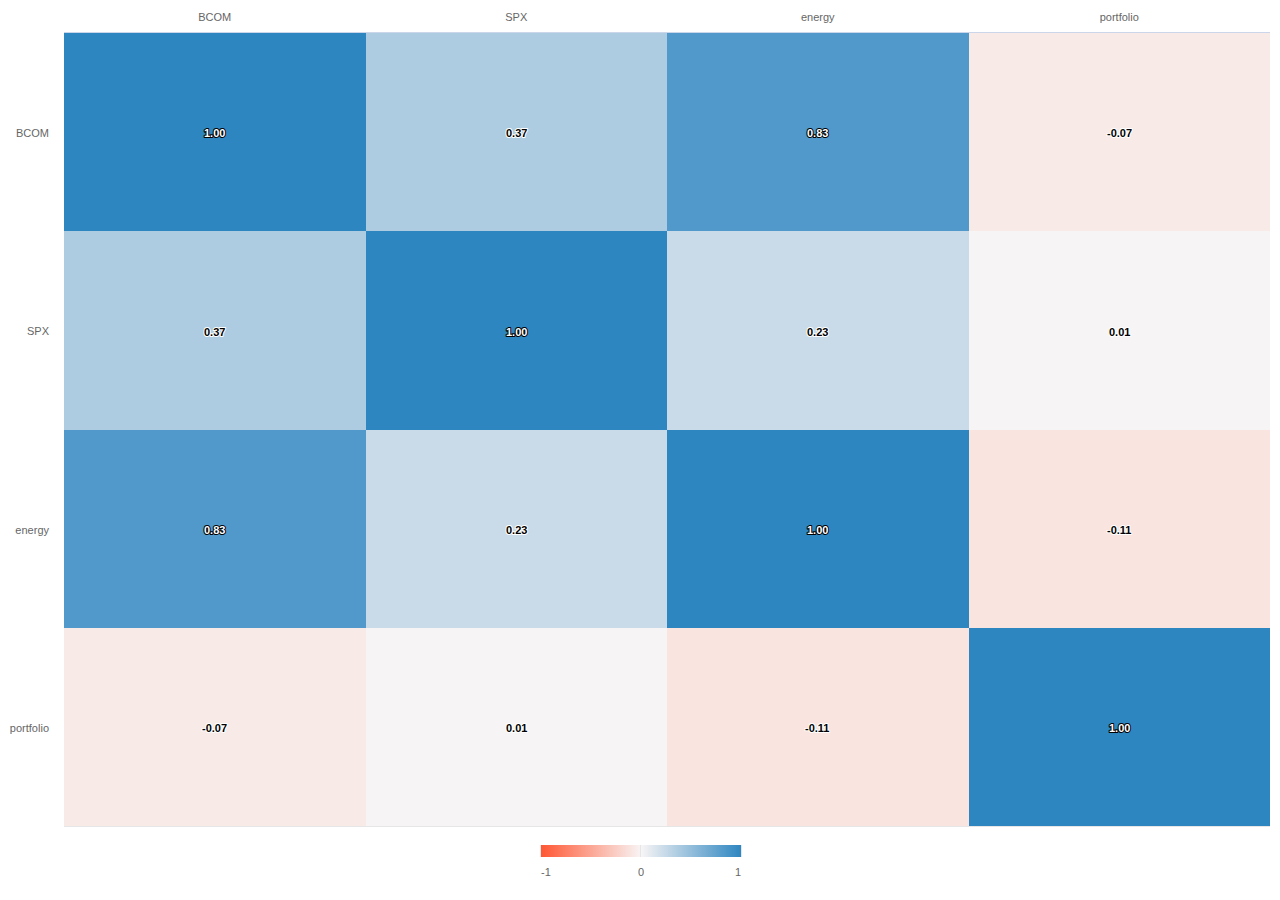
==== correlations.html @ a304d5aa "updated_site" ====
<!DOCTYPE html>
<html>
<head>
<meta charset="utf-8" />
<title>highchart</title>
<script>(function() {
  // If window.HTMLWidgets is already defined, then use it; otherwise create a
  // new object. This allows preceding code to set options that affect the
  // initialization process (though none currently exist).
  window.HTMLWidgets = window.HTMLWidgets || {};

  // See if we're running in a viewer pane. If not, we're in a web browser.
  var viewerMode = window.HTMLWidgets.viewerMode =
      /\bviewer_pane=1\b/.test(window.location);

  // See if we're running in Shiny mode. If not, it's a static document.
  // Note that static widgets can appear in both Shiny and static modes, but
  // obviously, Shiny widgets can only appear in Shiny apps/documents.
  var shinyMode = window.HTMLWidgets.shinyMode =
      typeof(window.Shiny) !== "undefined" && !!window.Shiny.outputBindings;

  // We can't count on jQuery being available, so we implement our own
  // version if necessary.
  function querySelectorAll(scope, selector) {
    if (typeof(jQuery) !== "undefined" && scope instanceof jQuery) {
      return scope.find(selector);
    }
    if (scope.querySelectorAll) {
      return scope.querySelectorAll(selector);
    }
  }

  function asArray(value) {
    if (value === null)
      return [];
    if ($.isArray(value))
      return value;
    return [value];
  }

  // Implement jQuery's extend
  function extend(target /*, ... */) {
    if (arguments.length == 1) {
      return target;
    }
    for (var i = 1; i < arguments.length; i++) {
      var source = arguments[i];
      for (var prop in source) {
        if (source.hasOwnProperty(prop)) {
          target[prop] = source[prop];
        }
      }
    }
    return target;
  }

  // IE8 doesn't support Array.forEach.
  function forEach(values, callback, thisArg) {
    if (values.forEach) {
      values.forEach(callback, thisArg);
    } else {
      for (var i = 0; i < values.length; i++) {
        callback.call(thisArg, values[i], i, values);
      }
    }
  }

  // Replaces the specified method with the return value of funcSource.
  //
  // Note that funcSource should not BE the new method, it should be a function
  // that RETURNS the new method. funcSource receives a single argument that is
  // the overridden method, it can be called from the new method. The overridden
  // method can be called like a regular function, it has the target permanently
  // bound to it so "this" will work correctly.
  function overrideMethod(target, methodName, funcSource) {
    var superFunc = target[methodName] || function() {};
    var superFuncBound = function() {
      return superFunc.apply(target, arguments);
    };
    target[methodName] = funcSource(superFuncBound);
  }

  // Add a method to delegator that, when invoked, calls
  // delegatee.methodName. If there is no such method on
  // the delegatee, but there was one on delegator before
  // delegateMethod was called, then the original version
  // is invoked instead.
  // For example:
  //
  // var a = {
  //   method1: function() { console.log('a1'); }
  //   method2: function() { console.log('a2'); }
  // };
  // var b = {
  //   method1: function() { console.log('b1'); }
  // };
  // delegateMethod(a, b, "method1");
  // delegateMethod(a, b, "method2");
  // a.method1();
  // a.method2();
  //
  // The output would be "b1", "a2".
  function delegateMethod(delegator, delegatee, methodName) {
    var inherited = delegator[methodName];
    delegator[methodName] = function() {
      var target = delegatee;
      var method = delegatee[methodName];

      // The method doesn't exist on the delegatee. Instead,
      // call the method on the delegator, if it exists.
      if (!method) {
        target = delegator;
        method = inherited;
      }

      if (method) {
        return method.apply(target, arguments);
      }
    };
  }

  // Implement a vague facsimilie of jQuery's data method
  function elementData(el, name, value) {
    if (arguments.length == 2) {
      return el["htmlwidget_data_" + name];
    } else if (arguments.length == 3) {
      el["htmlwidget_data_" + name] = value;
      return el;
    } else {
      throw new Error("Wrong number of arguments for elementData: " +
        arguments.length);
    }
  }

  // http://stackoverflow.com/questions/3446170/escape-string-for-use-in-javascript-regex
  function escapeRegExp(str) {
    return str.replace(/[\-\[\]\/\{\}\(\)\*\+\?\.\\\^\$\|]/g, "\\$&");
  }

  function hasClass(el, className) {
    var re = new RegExp("\\b" + escapeRegExp(className) + "\\b");
    return re.test(el.className);
  }

  // elements - array (or array-like object) of HTML elements
  // className - class name to test for
  // include - if true, only return elements with given className;
  //   if false, only return elements *without* given className
  function filterByClass(elements, className, include) {
    var results = [];
    for (var i = 0; i < elements.length; i++) {
      if (hasClass(elements[i], className) == include)
        results.push(elements[i]);
    }
    return results;
  }

  function on(obj, eventName, func) {
    if (obj.addEventListener) {
      obj.addEventListener(eventName, func, false);
    } else if (obj.attachEvent) {
      obj.attachEvent(eventName, func);
    }
  }

  function off(obj, eventName, func) {
    if (obj.removeEventListener)
      obj.removeEventListener(eventName, func, false);
    else if (obj.detachEvent) {
      obj.detachEvent(eventName, func);
    }
  }

  // Translate array of values to top/right/bottom/left, as usual with
  // the "padding" CSS property
  // https://developer.mozilla.org/en-US/docs/Web/CSS/padding
  function unpackPadding(value) {
    if (typeof(value) === "number")
      value = [value];
    if (value.length === 1) {
      return {top: value[0], right: value[0], bottom: value[0], left: value[0]};
    }
    if (value.length === 2) {
      return {top: value[0], right: value[1], bottom: value[0], left: value[1]};
    }
    if (value.length === 3) {
      return {top: value[0], right: value[1], bottom: value[2], left: value[1]};
    }
    if (value.length === 4) {
      return {top: value[0], right: value[1], bottom: value[2], left: value[3]};
    }
  }

  // Convert an unpacked padding object to a CSS value
  function paddingToCss(paddingObj) {
    return paddingObj.top + "px " + paddingObj.right + "px " + paddingObj.bottom + "px " + paddingObj.left + "px";
  }

  // Makes a number suitable for CSS
  function px(x) {
    if (typeof(x) === "number")
      return x + "px";
    else
      return x;
  }

  // Retrieves runtime widget sizing information for an element.
  // The return value is either null, or an object with fill, padding,
  // defaultWidth, defaultHeight fields.
  function sizingPolicy(el) {
    var sizingEl = document.querySelector("script[data-for='" + el.id + "'][type='application/htmlwidget-sizing']");
    if (!sizingEl)
      return null;
    var sp = JSON.parse(sizingEl.textContent || sizingEl.text || "{}");
    if (viewerMode) {
      return sp.viewer;
    } else {
      return sp.browser;
    }
  }

  // @param tasks Array of strings (or falsy value, in which case no-op).
  //   Each element must be a valid JavaScript expression that yields a
  //   function. Or, can be an array of objects with "code" and "data"
  //   properties; in this case, the "code" property should be a string
  //   of JS that's an expr that yields a function, and "data" should be
  //   an object that will be added as an additional argument when that
  //   function is called.
  // @param target The object that will be "this" for each function
  //   execution.
  // @param args Array of arguments to be passed to the functions. (The
  //   same arguments will be passed to all functions.)
  function evalAndRun(tasks, target, args) {
    if (tasks) {
      forEach(tasks, function(task) {
        var theseArgs = args;
        if (typeof(task) === "object") {
          theseArgs = theseArgs.concat([task.data]);
          task = task.code;
        }
        var taskFunc = tryEval(task);
        if (typeof(taskFunc) !== "function") {
          throw new Error("Task must be a function! Source:\n" + task);
        }
        taskFunc.apply(target, theseArgs);
      });
    }
  }

  // Attempt eval() both with and without enclosing in parentheses.
  // Note that enclosing coerces a function declaration into
  // an expression that eval() can parse
  // (otherwise, a SyntaxError is thrown)
  function tryEval(code) {
    var result = null;
    try {
      result = eval(code);
    } catch(error) {
      if (!error instanceof SyntaxError) {
        throw error;
      }
      try {
        result = eval("(" + code + ")");
      } catch(e) {
        if (e instanceof SyntaxError) {
          throw error;
        } else {
          throw e;
        }
      }
    }
    return result;
  }

  function initSizing(el) {
    var sizing = sizingPolicy(el);
    if (!sizing)
      return;

    var cel = document.getElementById("htmlwidget_container");
    if (!cel)
      return;

    if (typeof(sizing.padding) !== "undefined") {
      document.body.style.margin = "0";
      document.body.style.padding = paddingToCss(unpackPadding(sizing.padding));
    }

    if (sizing.fill) {
      document.body.style.overflow = "hidden";
      document.body.style.width = "100%";
      document.body.style.height = "100%";
      document.documentElement.style.width = "100%";
      document.documentElement.style.height = "100%";
      if (cel) {
        cel.style.position = "absolute";
        var pad = unpackPadding(sizing.padding);
        cel.style.top = pad.top + "px";
        cel.style.right = pad.right + "px";
        cel.style.bottom = pad.bottom + "px";
        cel.style.left = pad.left + "px";
        el.style.width = "100%";
        el.style.height = "100%";
      }

      return {
        getWidth: function() { return cel.offsetWidth; },
        getHeight: function() { return cel.offsetHeight; }
      };

    } else {
      el.style.width = px(sizing.width);
      el.style.height = px(sizing.height);

      return {
        getWidth: function() { return el.offsetWidth; },
        getHeight: function() { return el.offsetHeight; }
      };
    }
  }

  // Default implementations for methods
  var defaults = {
    find: function(scope) {
      return querySelectorAll(scope, "." + this.name);
    },
    renderError: function(el, err) {
      var $el = $(el);

      this.clearError(el);

      // Add all these error classes, as Shiny does
      var errClass = "shiny-output-error";
      if (err.type !== null) {
        // use the classes of the error condition as CSS class names
        errClass = errClass + " " + $.map(asArray(err.type), function(type) {
          return errClass + "-" + type;
        }).join(" ");
      }
      errClass = errClass + " htmlwidgets-error";

      // Is el inline or block? If inline or inline-block, just display:none it
      // and add an inline error.
      var display = $el.css("display");
      $el.data("restore-display-mode", display);

      if (display === "inline" || display === "inline-block") {
        $el.hide();
        if (err.message !== "") {
          var errorSpan = $("<span>").addClass(errClass);
          errorSpan.text(err.message);
          $el.after(errorSpan);
        }
      } else if (display === "block") {
        // If block, add an error just after the el, set visibility:none on the
        // el, and position the error to be on top of the el.
        // Mark it with a unique ID and CSS class so we can remove it later.
        $el.css("visibility", "hidden");
        if (err.message !== "") {
          var errorDiv = $("<div>").addClass(errClass).css("position", "absolute")
            .css("top", el.offsetTop)
            .css("left", el.offsetLeft)
            // setting width can push out the page size, forcing otherwise
            // unnecessary scrollbars to appear and making it impossible for
            // the element to shrink; so use max-width instead
            .css("maxWidth", el.offsetWidth)
            .css("height", el.offsetHeight);
          errorDiv.text(err.message);
          $el.after(errorDiv);

          // Really dumb way to keep the size/position of the error in sync with
          // the parent element as the window is resized or whatever.
          var intId = setInterval(function() {
            if (!errorDiv[0].parentElement) {
              clearInterval(intId);
              return;
            }
            errorDiv
              .css("top", el.offsetTop)
              .css("left", el.offsetLeft)
              .css("maxWidth", el.offsetWidth)
              .css("height", el.offsetHeight);
          }, 500);
        }
      }
    },
    clearError: function(el) {
      var $el = $(el);
      var display = $el.data("restore-display-mode");
      $el.data("restore-display-mode", null);

      if (display === "inline" || display === "inline-block") {
        if (display)
          $el.css("display", display);
        $(el.nextSibling).filter(".htmlwidgets-error").remove();
      } else if (display === "block"){
        $el.css("visibility", "inherit");
        $(el.nextSibling).filter(".htmlwidgets-error").remove();
      }
    },
    sizing: {}
  };

  // Called by widget bindings to register a new type of widget. The definition
  // object can contain the following properties:
  // - name (required) - A string indicating the binding name, which will be
  //   used by default as the CSS classname to look for.
  // - initialize (optional) - A function(el) that will be called once per
  //   widget element; if a value is returned, it will be passed as the third
  //   value to renderValue.
  // - renderValue (required) - A function(el, data, initValue) that will be
  //   called with data. Static contexts will cause this to be called once per
  //   element; Shiny apps will cause this to be called multiple times per
  //   element, as the data changes.
  window.HTMLWidgets.widget = function(definition) {
    if (!definition.name) {
      throw new Error("Widget must have a name");
    }
    if (!definition.type) {
      throw new Error("Widget must have a type");
    }
    // Currently we only support output widgets
    if (definition.type !== "output") {
      throw new Error("Unrecognized widget type '" + definition.type + "'");
    }
    // TODO: Verify that .name is a valid CSS classname

    // Support new-style instance-bound definitions. Old-style class-bound
    // definitions have one widget "object" per widget per type/class of
    // widget; the renderValue and resize methods on such widget objects
    // take el and instance arguments, because the widget object can't
    // store them. New-style instance-bound definitions have one widget
    // object per widget instance; the definition that's passed in doesn't
    // provide renderValue or resize methods at all, just the single method
    //   factory(el, width, height)
    // which returns an object that has renderValue(x) and resize(w, h).
    // This enables a far more natural programming style for the widget
    // author, who can store per-instance state using either OO-style
    // instance fields or functional-style closure variables (I guess this
    // is in contrast to what can only be called C-style pseudo-OO which is
    // what we required before).
    if (definition.factory) {
      definition = createLegacyDefinitionAdapter(definition);
    }

    if (!definition.renderValue) {
      throw new Error("Widget must have a renderValue function");
    }

    // For static rendering (non-Shiny), use a simple widget registration
    // scheme. We also use this scheme for Shiny apps/documents that also
    // contain static widgets.
    window.HTMLWidgets.widgets = window.HTMLWidgets.widgets || [];
    // Merge defaults into the definition; don't mutate the original definition.
    var staticBinding = extend({}, defaults, definition);
    overrideMethod(staticBinding, "find", function(superfunc) {
      return function(scope) {
        var results = superfunc(scope);
        // Filter out Shiny outputs, we only want the static kind
        return filterByClass(results, "html-widget-output", false);
      };
    });
    window.HTMLWidgets.widgets.push(staticBinding);

    if (shinyMode) {
      // Shiny is running. Register the definition with an output binding.
      // The definition itself will not be the output binding, instead
      // we will make an output binding object that delegates to the
      // definition. This is because we foolishly used the same method
      // name (renderValue) for htmlwidgets definition and Shiny bindings
      // but they actually have quite different semantics (the Shiny
      // bindings receive data that includes lots of metadata that it
      // strips off before calling htmlwidgets renderValue). We can't
      // just ignore the difference because in some widgets it's helpful
      // to call this.renderValue() from inside of resize(), and if
      // we're not delegating, then that call will go to the Shiny
      // version instead of the htmlwidgets version.

      // Merge defaults with definition, without mutating either.
      var bindingDef = extend({}, defaults, definition);

      // This object will be our actual Shiny binding.
      var shinyBinding = new Shiny.OutputBinding();

      // With a few exceptions, we'll want to simply use the bindingDef's
      // version of methods if they are available, otherwise fall back to
      // Shiny's defaults. NOTE: If Shiny's output bindings gain additional
      // methods in the future, and we want them to be overrideable by
      // HTMLWidget binding definitions, then we'll need to add them to this
      // list.
      delegateMethod(shinyBinding, bindingDef, "getId");
      delegateMethod(shinyBinding, bindingDef, "onValueChange");
      delegateMethod(shinyBinding, bindingDef, "onValueError");
      delegateMethod(shinyBinding, bindingDef, "renderError");
      delegateMethod(shinyBinding, bindingDef, "clearError");
      delegateMethod(shinyBinding, bindingDef, "showProgress");

      // The find, renderValue, and resize are handled differently, because we
      // want to actually decorate the behavior of the bindingDef methods.

      shinyBinding.find = function(scope) {
        var results = bindingDef.find(scope);

        // Only return elements that are Shiny outputs, not static ones
        var dynamicResults = results.filter(".html-widget-output");

        // It's possible that whatever caused Shiny to think there might be
        // new dynamic outputs, also caused there to be new static outputs.
        // Since there might be lots of different htmlwidgets bindings, we
        // schedule execution for later--no need to staticRender multiple
        // times.
        if (results.length !== dynamicResults.length)
          scheduleStaticRender();

        return dynamicResults;
      };

      // Wrap renderValue to handle initialization, which unfortunately isn't
      // supported natively by Shiny at the time of this writing.

      shinyBinding.renderValue = function(el, data) {
        Shiny.renderDependencies(data.deps);
        // Resolve strings marked as javascript literals to objects
        if (!(data.evals instanceof Array)) data.evals = [data.evals];
        for (var i = 0; data.evals && i < data.evals.length; i++) {
          window.HTMLWidgets.evaluateStringMember(data.x, data.evals[i]);
        }
        if (!bindingDef.renderOnNullValue) {
          if (data.x === null) {
            el.style.visibility = "hidden";
            return;
          } else {
            el.style.visibility = "inherit";
          }
        }
        if (!elementData(el, "initialized")) {
          initSizing(el);

          elementData(el, "initialized", true);
          if (bindingDef.initialize) {
            var result = bindingDef.initialize(el, el.offsetWidth,
              el.offsetHeight);
            elementData(el, "init_result", result);
          }
        }
        bindingDef.renderValue(el, data.x, elementData(el, "init_result"));
        evalAndRun(data.jsHooks.render, elementData(el, "init_result"), [el, data.x]);
      };

      // Only override resize if bindingDef implements it
      if (bindingDef.resize) {
        shinyBinding.resize = function(el, width, height) {
          // Shiny can call resize before initialize/renderValue have been
          // called, which doesn't make sense for widgets.
          if (elementData(el, "initialized")) {
            bindingDef.resize(el, width, height, elementData(el, "init_result"));
          }
        };
      }

      Shiny.outputBindings.register(shinyBinding, bindingDef.name);
    }
  };

  var scheduleStaticRenderTimerId = null;
  function scheduleStaticRender() {
    if (!scheduleStaticRenderTimerId) {
      scheduleStaticRenderTimerId = setTimeout(function() {
        scheduleStaticRenderTimerId = null;
        window.HTMLWidgets.staticRender();
      }, 1);
    }
  }

  // Render static widgets after the document finishes loading
  // Statically render all elements that are of this widget's class
  window.HTMLWidgets.staticRender = function() {
    var bindings = window.HTMLWidgets.widgets || [];
    forEach(bindings, function(binding) {
      var matches = binding.find(document.documentElement);
      forEach(matches, function(el) {
        var sizeObj = initSizing(el, binding);

        if (hasClass(el, "html-widget-static-bound"))
          return;
        el.className = el.className + " html-widget-static-bound";

        var initResult;
        if (binding.initialize) {
          initResult = binding.initialize(el,
            sizeObj ? sizeObj.getWidth() : el.offsetWidth,
            sizeObj ? sizeObj.getHeight() : el.offsetHeight
          );
          elementData(el, "init_result", initResult);
        }

        if (binding.resize) {
          var lastSize = {
            w: sizeObj ? sizeObj.getWidth() : el.offsetWidth,
            h: sizeObj ? sizeObj.getHeight() : el.offsetHeight
          };
          var resizeHandler = function(e) {
            var size = {
              w: sizeObj ? sizeObj.getWidth() : el.offsetWidth,
              h: sizeObj ? sizeObj.getHeight() : el.offsetHeight
            };
            if (size.w === 0 && size.h === 0)
              return;
            if (size.w === lastSize.w && size.h === lastSize.h)
              return;
            lastSize = size;
            binding.resize(el, size.w, size.h, initResult);
          };

          on(window, "resize", resizeHandler);

          // This is needed for cases where we're running in a Shiny
          // app, but the widget itself is not a Shiny output, but
          // rather a simple static widget. One example of this is
          // an rmarkdown document that has runtime:shiny and widget
          // that isn't in a render function. Shiny only knows to
          // call resize handlers for Shiny outputs, not for static
          // widgets, so we do it ourselves.
          if (window.jQuery) {
            window.jQuery(document).on(
              "shown.htmlwidgets shown.bs.tab.htmlwidgets shown.bs.collapse.htmlwidgets",
              resizeHandler
            );
            window.jQuery(document).on(
              "hidden.htmlwidgets hidden.bs.tab.htmlwidgets hidden.bs.collapse.htmlwidgets",
              resizeHandler
            );
          }

          // This is needed for the specific case of ioslides, which
          // flips slides between display:none and display:block.
          // Ideally we would not have to have ioslide-specific code
          // here, but rather have ioslides raise a generic event,
          // but the rmarkdown package just went to CRAN so the
          // window to getting that fixed may be long.
          if (window.addEventListener) {
            // It's OK to limit this to window.addEventListener
            // browsers because ioslides itself only supports
            // such browsers.
            on(document, "slideenter", resizeHandler);
            on(document, "slideleave", resizeHandler);
          }
        }

        var scriptData = document.querySelector("script[data-for='" + el.id + "'][type='application/json']");
        if (scriptData) {
          var data = JSON.parse(scriptData.textContent || scriptData.text);
          // Resolve strings marked as javascript literals to objects
          if (!(data.evals instanceof Array)) data.evals = [data.evals];
          for (var k = 0; data.evals && k < data.evals.length; k++) {
            window.HTMLWidgets.evaluateStringMember(data.x, data.evals[k]);
          }
          binding.renderValue(el, data.x, initResult);
          evalAndRun(data.jsHooks.render, initResult, [el, data.x]);
        }
      });
    });

    invokePostRenderHandlers();
  }


  function has_jQuery3() {
    if (!window.jQuery) {
      return false;
    }
    var $version = window.jQuery.fn.jquery;
    var $major_version = parseInt($version.split(".")[0]);
    return $major_version >= 3;
  }

  /*
  / Shiny 1.4 bumped jQuery from 1.x to 3.x which means jQuery's
  / on-ready handler (i.e., $(fn)) is now asyncronous (i.e., it now
  / really means $(setTimeout(fn)).
  / https://jquery.com/upgrade-guide/3.0/#breaking-change-document-ready-handlers-are-now-asynchronous
  /
  / Since Shiny uses $() to schedule initShiny, shiny>=1.4 calls initShiny
  / one tick later than it did before, which means staticRender() is
  / called renderValue() earlier than (advanced) widget authors might be expecting.
  / https://github.com/rstudio/shiny/issues/2630
  /
  / For a concrete example, leaflet has some methods (e.g., updateBounds)
  / which reference Shiny methods registered in initShiny (e.g., setInputValue).
  / Since leaflet is privy to this life-cycle, it knows to use setTimeout() to
  / delay execution of those methods (until Shiny methods are ready)
  / https://github.com/rstudio/leaflet/blob/18ec981/javascript/src/index.js#L266-L268
  /
  / Ideally widget authors wouldn't need to use this setTimeout() hack that
  / leaflet uses to call Shiny methods on a staticRender(). In the long run,
  / the logic initShiny should be broken up so that method registration happens
  / right away, but binding happens later.
  */
  function maybeStaticRenderLater() {
    if (shinyMode && has_jQuery3()) {
      window.jQuery(window.HTMLWidgets.staticRender);
    } else {
      window.HTMLWidgets.staticRender();
    }
  }

  if (document.addEventListener) {
    document.addEventListener("DOMContentLoaded", function() {
      document.removeEventListener("DOMContentLoaded", arguments.callee, false);
      maybeStaticRenderLater();
    }, false);
  } else if (document.attachEvent) {
    document.attachEvent("onreadystatechange", function() {
      if (document.readyState === "complete") {
        document.detachEvent("onreadystatechange", arguments.callee);
        maybeStaticRenderLater();
      }
    });
  }


  window.HTMLWidgets.getAttachmentUrl = function(depname, key) {
    // If no key, default to the first item
    if (typeof(key) === "undefined")
      key = 1;

    var link = document.getElementById(depname + "-" + key + "-attachment");
    if (!link) {
      throw new Error("Attachment " + depname + "/" + key + " not found in document");
    }
    return link.getAttribute("href");
  };

  window.HTMLWidgets.dataframeToD3 = function(df) {
    var names = [];
    var length;
    for (var name in df) {
        if (df.hasOwnProperty(name))
            names.push(name);
        if (typeof(df[name]) !== "object" || typeof(df[name].length) === "undefined") {
            throw new Error("All fields must be arrays");
        } else if (typeof(length) !== "undefined" && length !== df[name].length) {
            throw new Error("All fields must be arrays of the same length");
        }
        length = df[name].length;
    }
    var results = [];
    var item;
    for (var row = 0; row < length; row++) {
        item = {};
        for (var col = 0; col < names.length; col++) {
            item[names[col]] = df[names[col]][row];
        }
        results.push(item);
    }
    return results;
  };

  window.HTMLWidgets.transposeArray2D = function(array) {
      if (array.length === 0) return array;
      var newArray = array[0].map(function(col, i) {
          return array.map(function(row) {
              return row[i]
          })
      });
      return newArray;
  };
  // Split value at splitChar, but allow splitChar to be escaped
  // using escapeChar. Any other characters escaped by escapeChar
  // will be included as usual (including escapeChar itself).
  function splitWithEscape(value, splitChar, escapeChar) {
    var results = [];
    var escapeMode = false;
    var currentResult = "";
    for (var pos = 0; pos < value.length; pos++) {
      if (!escapeMode) {
        if (value[pos] === splitChar) {
          results.push(currentResult);
          currentResult = "";
        } else if (value[pos] === escapeChar) {
          escapeMode = true;
        } else {
          currentResult += value[pos];
        }
      } else {
        currentResult += value[pos];
        escapeMode = false;
      }
    }
    if (currentResult !== "") {
      results.push(currentResult);
    }
    return results;
  }
  // Function authored by Yihui/JJ Allaire
  window.HTMLWidgets.evaluateStringMember = function(o, member) {
    var parts = splitWithEscape(member, '.', '\\');
    for (var i = 0, l = parts.length; i < l; i++) {
      var part = parts[i];
      // part may be a character or 'numeric' member name
      if (o !== null && typeof o === "object" && part in o) {
        if (i == (l - 1)) { // if we are at the end of the line then evalulate
          if (typeof o[part] === "string")
            o[part] = tryEval(o[part]);
        } else { // otherwise continue to next embedded object
          o = o[part];
        }
      }
    }
  };

  // Retrieve the HTMLWidget instance (i.e. the return value of an
  // HTMLWidget binding's initialize() or factory() function)
  // associated with an element, or null if none.
  window.HTMLWidgets.getInstance = function(el) {
    return elementData(el, "init_result");
  };

  // Finds the first element in the scope that matches the selector,
  // and returns the HTMLWidget instance (i.e. the return value of
  // an HTMLWidget binding's initialize() or factory() function)
  // associated with that element, if any. If no element matches the
  // selector, or the first matching element has no HTMLWidget
  // instance associated with it, then null is returned.
  //
  // The scope argument is optional, and defaults to window.document.
  window.HTMLWidgets.find = function(scope, selector) {
    if (arguments.length == 1) {
      selector = scope;
      scope = document;
    }

    var el = scope.querySelector(selector);
    if (el === null) {
      return null;
    } else {
      return window.HTMLWidgets.getInstance(el);
    }
  };

  // Finds all elements in the scope that match the selector, and
  // returns the HTMLWidget instances (i.e. the return values of
  // an HTMLWidget binding's initialize() or factory() function)
  // associated with the elements, in an array. If elements that
  // match the selector don't have an associated HTMLWidget
  // instance, the returned array will contain nulls.
  //
  // The scope argument is optional, and defaults to window.document.
  window.HTMLWidgets.findAll = function(scope, selector) {
    if (arguments.length == 1) {
      selector = scope;
      scope = document;
    }

    var nodes = scope.querySelectorAll(selector);
    var results = [];
    for (var i = 0; i < nodes.length; i++) {
      results.push(window.HTMLWidgets.getInstance(nodes[i]));
    }
    return results;
  };

  var postRenderHandlers = [];
  function invokePostRenderHandlers() {
    while (postRenderHandlers.length) {
      var handler = postRenderHandlers.shift();
      if (handler) {
        handler();
      }
    }
  }

  // Register the given callback function to be invoked after the
  // next time static widgets are rendered.
  window.HTMLWidgets.addPostRenderHandler = function(callback) {
    postRenderHandlers.push(callback);
  };

  // Takes a new-style instance-bound definition, and returns an
  // old-style class-bound definition. This saves us from having
  // to rewrite all the logic in this file to accomodate both
  // types of definitions.
  function createLegacyDefinitionAdapter(defn) {
    var result = {
      name: defn.name,
      type: defn.type,
      initialize: function(el, width, height) {
        return defn.factory(el, width, height);
      },
      renderValue: function(el, x, instance) {
        return instance.renderValue(x);
      },
      resize: function(el, width, height, instance) {
        return instance.resize(width, height);
      }
    };

    if (defn.find)
      result.find = defn.find;
    if (defn.renderError)
      result.renderError = defn.renderError;
    if (defn.clearError)
      result.clearError = defn.clearError;

    return result;
  }
})();

</script>
<script>/*! jQuery v3.5.0 | (c) JS Foundation and other contributors | jquery.org/license */
!function(e,t){"use strict";"object"==typeof module&&"object"==typeof module.exports?module.exports=e.document?t(e,!0):function(e){if(!e.document)throw new Error("jQuery requires a window with a document");return t(e)}:t(e)}("undefined"!=typeof window?window:this,function(C,e){"use strict";var t=[],r=Object.getPrototypeOf,s=t.slice,g=t.flat?function(e){return t.flat.call(e)}:function(e){return t.concat.apply([],e)},u=t.push,i=t.indexOf,n={},o=n.toString,v=n.hasOwnProperty,a=v.toString,l=a.call(Object),y={},m=function(e){return"function"==typeof e&&"number"!=typeof e.nodeType},x=function(e){return null!=e&&e===e.window},E=C.document,c={type:!0,src:!0,nonce:!0,noModule:!0};function b(e,t,n){var r,i,o=(n=n||E).createElement("script");if(o.text=e,t)for(r in c)(i=t[r]||t.getAttribute&&t.getAttribute(r))&&o.setAttribute(r,i);n.head.appendChild(o).parentNode.removeChild(o)}function w(e){return null==e?e+"":"object"==typeof e||"function"==typeof e?n[o.call(e)]||"object":typeof e}var f="3.5.0",S=function(e,t){return new S.fn.init(e,t)};function p(e){var t=!!e&&"length"in e&&e.length,n=w(e);return!m(e)&&!x(e)&&("array"===n||0===t||"number"==typeof t&&0<t&&t-1 in e)}S.fn=S.prototype={jquery:f,constructor:S,length:0,toArray:function(){return s.call(this)},get:function(e){return null==e?s.call(this):e<0?this[e+this.length]:this[e]},pushStack:function(e){var t=S.merge(this.constructor(),e);return t.prevObject=this,t},each:function(e){return S.each(this,e)},map:function(n){return this.pushStack(S.map(this,function(e,t){return n.call(e,t,e)}))},slice:function(){return this.pushStack(s.apply(this,arguments))},first:function(){return this.eq(0)},last:function(){return this.eq(-1)},even:function(){return this.pushStack(S.grep(this,function(e,t){return(t+1)%2}))},odd:function(){return this.pushStack(S.grep(this,function(e,t){return t%2}))},eq:function(e){var t=this.length,n=+e+(e<0?t:0);return this.pushStack(0<=n&&n<t?[this[n]]:[])},end:function(){return this.prevObject||this.constructor()},push:u,sort:t.sort,splice:t.splice},S.extend=S.fn.extend=function(){var e,t,n,r,i,o,a=arguments[0]||{},s=1,u=arguments.length,l=!1;for("boolean"==typeof a&&(l=a,a=arguments[s]||{},s++),"object"==typeof a||m(a)||(a={}),s===u&&(a=this,s--);s<u;s++)if(null!=(e=arguments[s]))for(t in e)r=e[t],"__proto__"!==t&&a!==r&&(l&&r&&(S.isPlainObject(r)||(i=Array.isArray(r)))?(n=a[t],o=i&&!Array.isArray(n)?[]:i||S.isPlainObject(n)?n:{},i=!1,a[t]=S.extend(l,o,r)):void 0!==r&&(a[t]=r));return a},S.extend({expando:"jQuery"+(f+Math.random()).replace(/\D/g,""),isReady:!0,error:function(e){throw new Error(e)},noop:function(){},isPlainObject:function(e){var t,n;return!(!e||"[object Object]"!==o.call(e))&&(!(t=r(e))||"function"==typeof(n=v.call(t,"constructor")&&t.constructor)&&a.call(n)===l)},isEmptyObject:function(e){var t;for(t in e)return!1;return!0},globalEval:function(e,t,n){b(e,{nonce:t&&t.nonce},n)},each:function(e,t){var n,r=0;if(p(e)){for(n=e.length;r<n;r++)if(!1===t.call(e[r],r,e[r]))break}else for(r in e)if(!1===t.call(e[r],r,e[r]))break;return e},makeArray:function(e,t){var n=t||[];return null!=e&&(p(Object(e))?S.merge(n,"string"==typeof e?[e]:e):u.call(n,e)),n},inArray:function(e,t,n){return null==t?-1:i.call(t,e,n)},merge:function(e,t){for(var n=+t.length,r=0,i=e.length;r<n;r++)e[i++]=t[r];return e.length=i,e},grep:function(e,t,n){for(var r=[],i=0,o=e.length,a=!n;i<o;i++)!t(e[i],i)!==a&&r.push(e[i]);return r},map:function(e,t,n){var r,i,o=0,a=[];if(p(e))for(r=e.length;o<r;o++)null!=(i=t(e[o],o,n))&&a.push(i);else for(o in e)null!=(i=t(e[o],o,n))&&a.push(i);return g(a)},guid:1,support:y}),"function"==typeof Symbol&&(S.fn[Symbol.iterator]=t[Symbol.iterator]),S.each("Boolean Number String Function Array Date RegExp Object Error Symbol".split(" "),function(e,t){n["[object "+t+"]"]=t.toLowerCase()});var d=function(n){var e,d,b,o,i,h,f,g,w,u,l,T,C,a,E,v,s,c,y,S="sizzle"+1*new Date,p=n.document,k=0,r=0,m=ue(),x=ue(),A=ue(),N=ue(),D=function(e,t){return e===t&&(l=!0),0},j={}.hasOwnProperty,t=[],q=t.pop,L=t.push,H=t.push,O=t.slice,P=function(e,t){for(var n=0,r=e.length;n<r;n++)if(e[n]===t)return n;return-1},R="checked|selected|async|autofocus|autoplay|controls|defer|disabled|hidden|ismap|loop|multiple|open|readonly|required|scoped",M="[\\x20\\t\\r\\n\\f]",I="(?:\\\\[\\da-fA-F]{1,6}"+M+"?|\\\\[^\\r\\n\\f]|[\\w-]|[^\0-\\x7f])+",W="\\["+M+"*("+I+")(?:"+M+"*([*^$|!~]?=)"+M+"*(?:'((?:\\\\.|[^\\\\'])*)'|\"((?:\\\\.|[^\\\\\"])*)\"|("+I+"))|)"+M+"*\\]",F=":("+I+")(?:\\((('((?:\\\\.|[^\\\\'])*)'|\"((?:\\\\.|[^\\\\\"])*)\")|((?:\\\\.|[^\\\\()[\\]]|"+W+")*)|.*)\\)|)",B=new RegExp(M+"+","g"),$=new RegExp("^"+M+"+|((?:^|[^\\\\])(?:\\\\.)*)"+M+"+$","g"),_=new RegExp("^"+M+"*,"+M+"*"),z=new RegExp("^"+M+"*([>+~]|"+M+")"+M+"*"),U=new RegExp(M+"|>"),X=new RegExp(F),V=new RegExp("^"+I+"$"),G={ID:new RegExp("^#("+I+")"),CLASS:new RegExp("^\\.("+I+")"),TAG:new RegExp("^("+I+"|[*])"),ATTR:new RegExp("^"+W),PSEUDO:new RegExp("^"+F),CHILD:new RegExp("^:(only|first|last|nth|nth-last)-(child|of-type)(?:\\("+M+"*(even|odd|(([+-]|)(\\d*)n|)"+M+"*(?:([+-]|)"+M+"*(\\d+)|))"+M+"*\\)|)","i"),bool:new RegExp("^(?:"+R+")$","i"),needsContext:new RegExp("^"+M+"*[>+~]|:(even|odd|eq|gt|lt|nth|first|last)(?:\\("+M+"*((?:-\\d)?\\d*)"+M+"*\\)|)(?=[^-]|$)","i")},Y=/HTML$/i,Q=/^(?:input|select|textarea|button)$/i,J=/^h\d$/i,K=/^[^{]+\{\s*\[native \w/,Z=/^(?:#([\w-]+)|(\w+)|\.([\w-]+))$/,ee=/[+~]/,te=new RegExp("\\\\[\\da-fA-F]{1,6}"+M+"?|\\\\([^\\r\\n\\f])","g"),ne=function(e,t){var n="0x"+e.slice(1)-65536;return t||(n<0?String.fromCharCode(n+65536):String.fromCharCode(n>>10|55296,1023&n|56320))},re=/([\0-\x1f\x7f]|^-?\d)|^-$|[^\0-\x1f\x7f-\uFFFF\w-]/g,ie=function(e,t){return t?"\0"===e?"\ufffd":e.slice(0,-1)+"\\"+e.charCodeAt(e.length-1).toString(16)+" ":"\\"+e},oe=function(){T()},ae=be(function(e){return!0===e.disabled&&"fieldset"===e.nodeName.toLowerCase()},{dir:"parentNode",next:"legend"});try{H.apply(t=O.call(p.childNodes),p.childNodes),t[p.childNodes.length].nodeType}catch(e){H={apply:t.length?function(e,t){L.apply(e,O.call(t))}:function(e,t){var n=e.length,r=0;while(e[n++]=t[r++]);e.length=n-1}}}function se(t,e,n,r){var i,o,a,s,u,l,c,f=e&&e.ownerDocument,p=e?e.nodeType:9;if(n=n||[],"string"!=typeof t||!t||1!==p&&9!==p&&11!==p)return n;if(!r&&(T(e),e=e||C,E)){if(11!==p&&(u=Z.exec(t)))if(i=u[1]){if(9===p){if(!(a=e.getElementById(i)))return n;if(a.id===i)return n.push(a),n}else if(f&&(a=f.getElementById(i))&&y(e,a)&&a.id===i)return n.push(a),n}else{if(u[2])return H.apply(n,e.getElementsByTagName(t)),n;if((i=u[3])&&d.getElementsByClassName&&e.getElementsByClassName)return H.apply(n,e.getElementsByClassName(i)),n}if(d.qsa&&!N[t+" "]&&(!v||!v.test(t))&&(1!==p||"object"!==e.nodeName.toLowerCase())){if(c=t,f=e,1===p&&(U.test(t)||z.test(t))){(f=ee.test(t)&&ye(e.parentNode)||e)===e&&d.scope||((s=e.getAttribute("id"))?s=s.replace(re,ie):e.setAttribute("id",s=S)),o=(l=h(t)).length;while(o--)l[o]=(s?"#"+s:":scope")+" "+xe(l[o]);c=l.join(",")}try{return H.apply(n,f.querySelectorAll(c)),n}catch(e){N(t,!0)}finally{s===S&&e.removeAttribute("id")}}}return g(t.replace($,"$1"),e,n,r)}function ue(){var r=[];return function e(t,n){return r.push(t+" ")>b.cacheLength&&delete e[r.shift()],e[t+" "]=n}}function le(e){return e[S]=!0,e}function ce(e){var t=C.createElement("fieldset");try{return!!e(t)}catch(e){return!1}finally{t.parentNode&&t.parentNode.removeChild(t),t=null}}function fe(e,t){var n=e.split("|"),r=n.length;while(r--)b.attrHandle[n[r]]=t}function pe(e,t){var n=t&&e,r=n&&1===e.nodeType&&1===t.nodeType&&e.sourceIndex-t.sourceIndex;if(r)return r;if(n)while(n=n.nextSibling)if(n===t)return-1;return e?1:-1}function de(t){return function(e){return"input"===e.nodeName.toLowerCase()&&e.type===t}}function he(n){return function(e){var t=e.nodeName.toLowerCase();return("input"===t||"button"===t)&&e.type===n}}function ge(t){return function(e){return"form"in e?e.parentNode&&!1===e.disabled?"label"in e?"label"in e.parentNode?e.parentNode.disabled===t:e.disabled===t:e.isDisabled===t||e.isDisabled!==!t&&ae(e)===t:e.disabled===t:"label"in e&&e.disabled===t}}function ve(a){return le(function(o){return o=+o,le(function(e,t){var n,r=a([],e.length,o),i=r.length;while(i--)e[n=r[i]]&&(e[n]=!(t[n]=e[n]))})})}function ye(e){return e&&"undefined"!=typeof e.getElementsByTagName&&e}for(e in d=se.support={},i=se.isXML=function(e){var t=e.namespaceURI,n=(e.ownerDocument||e).documentElement;return!Y.test(t||n&&n.nodeName||"HTML")},T=se.setDocument=function(e){var t,n,r=e?e.ownerDocument||e:p;return r!=C&&9===r.nodeType&&r.documentElement&&(a=(C=r).documentElement,E=!i(C),p!=C&&(n=C.defaultView)&&n.top!==n&&(n.addEventListener?n.addEventListener("unload",oe,!1):n.attachEvent&&n.attachEvent("onunload",oe)),d.scope=ce(function(e){return a.appendChild(e).appendChild(C.createElement("div")),"undefined"!=typeof e.querySelectorAll&&!e.querySelectorAll(":scope fieldset div").length}),d.attributes=ce(function(e){return e.className="i",!e.getAttribute("className")}),d.getElementsByTagName=ce(function(e){return e.appendChild(C.createComment("")),!e.getElementsByTagName("*").length}),d.getElementsByClassName=K.test(C.getElementsByClassName),d.getById=ce(function(e){return a.appendChild(e).id=S,!C.getElementsByName||!C.getElementsByName(S).length}),d.getById?(b.filter.ID=function(e){var t=e.replace(te,ne);return function(e){return e.getAttribute("id")===t}},b.find.ID=function(e,t){if("undefined"!=typeof t.getElementById&&E){var n=t.getElementById(e);return n?[n]:[]}}):(b.filter.ID=function(e){var n=e.replace(te,ne);return function(e){var t="undefined"!=typeof e.getAttributeNode&&e.getAttributeNode("id");return t&&t.value===n}},b.find.ID=function(e,t){if("undefined"!=typeof t.getElementById&&E){var n,r,i,o=t.getElementById(e);if(o){if((n=o.getAttributeNode("id"))&&n.value===e)return[o];i=t.getElementsByName(e),r=0;while(o=i[r++])if((n=o.getAttributeNode("id"))&&n.value===e)return[o]}return[]}}),b.find.TAG=d.getElementsByTagName?function(e,t){return"undefined"!=typeof t.getElementsByTagName?t.getElementsByTagName(e):d.qsa?t.querySelectorAll(e):void 0}:function(e,t){var n,r=[],i=0,o=t.getElementsByTagName(e);if("*"===e){while(n=o[i++])1===n.nodeType&&r.push(n);return r}return o},b.find.CLASS=d.getElementsByClassName&&function(e,t){if("undefined"!=typeof t.getElementsByClassName&&E)return t.getElementsByClassName(e)},s=[],v=[],(d.qsa=K.test(C.querySelectorAll))&&(ce(function(e){var t;a.appendChild(e).innerHTML="<a id='"+S+"'></a><select id='"+S+"-\r\\' msallowcapture=''><option selected=''></option></select>",e.querySelectorAll("[msallowcapture^='']").length&&v.push("[*^$]="+M+"*(?:''|\"\")"),e.querySelectorAll("[selected]").length||v.push("\\["+M+"*(?:value|"+R+")"),e.querySelectorAll("[id~="+S+"-]").length||v.push("~="),(t=C.createElement("input")).setAttribute("name",""),e.appendChild(t),e.querySelectorAll("[name='']").length||v.push("\\["+M+"*name"+M+"*="+M+"*(?:''|\"\")"),e.querySelectorAll(":checked").length||v.push(":checked"),e.querySelectorAll("a#"+S+"+*").length||v.push(".#.+[+~]"),e.querySelectorAll("\\\f"),v.push("[\\r\\n\\f]")}),ce(function(e){e.innerHTML="<a href='' disabled='disabled'></a><select disabled='disabled'><option/></select>";var t=C.createElement("input");t.setAttribute("type","hidden"),e.appendChild(t).setAttribute("name","D"),e.querySelectorAll("[name=d]").length&&v.push("name"+M+"*[*^$|!~]?="),2!==e.querySelectorAll(":enabled").length&&v.push(":enabled",":disabled"),a.appendChild(e).disabled=!0,2!==e.querySelectorAll(":disabled").length&&v.push(":enabled",":disabled"),e.querySelectorAll("*,:x"),v.push(",.*:")})),(d.matchesSelector=K.test(c=a.matches||a.webkitMatchesSelector||a.mozMatchesSelector||a.oMatchesSelector||a.msMatchesSelector))&&ce(function(e){d.disconnectedMatch=c.call(e,"*"),c.call(e,"[s!='']:x"),s.push("!=",F)}),v=v.length&&new RegExp(v.join("|")),s=s.length&&new RegExp(s.join("|")),t=K.test(a.compareDocumentPosition),y=t||K.test(a.contains)?function(e,t){var n=9===e.nodeType?e.documentElement:e,r=t&&t.parentNode;return e===r||!(!r||1!==r.nodeType||!(n.contains?n.contains(r):e.compareDocumentPosition&&16&e.compareDocumentPosition(r)))}:function(e,t){if(t)while(t=t.parentNode)if(t===e)return!0;return!1},D=t?function(e,t){if(e===t)return l=!0,0;var n=!e.compareDocumentPosition-!t.compareDocumentPosition;return n||(1&(n=(e.ownerDocument||e)==(t.ownerDocument||t)?e.compareDocumentPosition(t):1)||!d.sortDetached&&t.compareDocumentPosition(e)===n?e==C||e.ownerDocument==p&&y(p,e)?-1:t==C||t.ownerDocument==p&&y(p,t)?1:u?P(u,e)-P(u,t):0:4&n?-1:1)}:function(e,t){if(e===t)return l=!0,0;var n,r=0,i=e.parentNode,o=t.parentNode,a=[e],s=[t];if(!i||!o)return e==C?-1:t==C?1:i?-1:o?1:u?P(u,e)-P(u,t):0;if(i===o)return pe(e,t);n=e;while(n=n.parentNode)a.unshift(n);n=t;while(n=n.parentNode)s.unshift(n);while(a[r]===s[r])r++;return r?pe(a[r],s[r]):a[r]==p?-1:s[r]==p?1:0}),C},se.matches=function(e,t){return se(e,null,null,t)},se.matchesSelector=function(e,t){if(T(e),d.matchesSelector&&E&&!N[t+" "]&&(!s||!s.test(t))&&(!v||!v.test(t)))try{var n=c.call(e,t);if(n||d.disconnectedMatch||e.document&&11!==e.document.nodeType)return n}catch(e){N(t,!0)}return 0<se(t,C,null,[e]).length},se.contains=function(e,t){return(e.ownerDocument||e)!=C&&T(e),y(e,t)},se.attr=function(e,t){(e.ownerDocument||e)!=C&&T(e);var n=b.attrHandle[t.toLowerCase()],r=n&&j.call(b.attrHandle,t.toLowerCase())?n(e,t,!E):void 0;return void 0!==r?r:d.attributes||!E?e.getAttribute(t):(r=e.getAttributeNode(t))&&r.specified?r.value:null},se.escape=function(e){return(e+"").replace(re,ie)},se.error=function(e){throw new Error("Syntax error, unrecognized expression: "+e)},se.uniqueSort=function(e){var t,n=[],r=0,i=0;if(l=!d.detectDuplicates,u=!d.sortStable&&e.slice(0),e.sort(D),l){while(t=e[i++])t===e[i]&&(r=n.push(i));while(r--)e.splice(n[r],1)}return u=null,e},o=se.getText=function(e){var t,n="",r=0,i=e.nodeType;if(i){if(1===i||9===i||11===i){if("string"==typeof e.textContent)return e.textContent;for(e=e.firstChild;e;e=e.nextSibling)n+=o(e)}else if(3===i||4===i)return e.nodeValue}else while(t=e[r++])n+=o(t);return n},(b=se.selectors={cacheLength:50,createPseudo:le,match:G,attrHandle:{},find:{},relative:{">":{dir:"parentNode",first:!0}," ":{dir:"parentNode"},"+":{dir:"previousSibling",first:!0},"~":{dir:"previousSibling"}},preFilter:{ATTR:function(e){return e[1]=e[1].replace(te,ne),e[3]=(e[3]||e[4]||e[5]||"").replace(te,ne),"~="===e[2]&&(e[3]=" "+e[3]+" "),e.slice(0,4)},CHILD:function(e){return e[1]=e[1].toLowerCase(),"nth"===e[1].slice(0,3)?(e[3]||se.error(e[0]),e[4]=+(e[4]?e[5]+(e[6]||1):2*("even"===e[3]||"odd"===e[3])),e[5]=+(e[7]+e[8]||"odd"===e[3])):e[3]&&se.error(e[0]),e},PSEUDO:function(e){var t,n=!e[6]&&e[2];return G.CHILD.test(e[0])?null:(e[3]?e[2]=e[4]||e[5]||"":n&&X.test(n)&&(t=h(n,!0))&&(t=n.indexOf(")",n.length-t)-n.length)&&(e[0]=e[0].slice(0,t),e[2]=n.slice(0,t)),e.slice(0,3))}},filter:{TAG:function(e){var t=e.replace(te,ne).toLowerCase();return"*"===e?function(){return!0}:function(e){return e.nodeName&&e.nodeName.toLowerCase()===t}},CLASS:function(e){var t=m[e+" "];return t||(t=new RegExp("(^|"+M+")"+e+"("+M+"|$)"))&&m(e,function(e){return t.test("string"==typeof e.className&&e.className||"undefined"!=typeof e.getAttribute&&e.getAttribute("class")||"")})},ATTR:function(n,r,i){return function(e){var t=se.attr(e,n);return null==t?"!="===r:!r||(t+="","="===r?t===i:"!="===r?t!==i:"^="===r?i&&0===t.indexOf(i):"*="===r?i&&-1<t.indexOf(i):"$="===r?i&&t.slice(-i.length)===i:"~="===r?-1<(" "+t.replace(B," ")+" ").indexOf(i):"|="===r&&(t===i||t.slice(0,i.length+1)===i+"-"))}},CHILD:function(h,e,t,g,v){var y="nth"!==h.slice(0,3),m="last"!==h.slice(-4),x="of-type"===e;return 1===g&&0===v?function(e){return!!e.parentNode}:function(e,t,n){var r,i,o,a,s,u,l=y!==m?"nextSibling":"previousSibling",c=e.parentNode,f=x&&e.nodeName.toLowerCase(),p=!n&&!x,d=!1;if(c){if(y){while(l){a=e;while(a=a[l])if(x?a.nodeName.toLowerCase()===f:1===a.nodeType)return!1;u=l="only"===h&&!u&&"nextSibling"}return!0}if(u=[m?c.firstChild:c.lastChild],m&&p){d=(s=(r=(i=(o=(a=c)[S]||(a[S]={}))[a.uniqueID]||(o[a.uniqueID]={}))[h]||[])[0]===k&&r[1])&&r[2],a=s&&c.childNodes[s];while(a=++s&&a&&a[l]||(d=s=0)||u.pop())if(1===a.nodeType&&++d&&a===e){i[h]=[k,s,d];break}}else if(p&&(d=s=(r=(i=(o=(a=e)[S]||(a[S]={}))[a.uniqueID]||(o[a.uniqueID]={}))[h]||[])[0]===k&&r[1]),!1===d)while(a=++s&&a&&a[l]||(d=s=0)||u.pop())if((x?a.nodeName.toLowerCase()===f:1===a.nodeType)&&++d&&(p&&((i=(o=a[S]||(a[S]={}))[a.uniqueID]||(o[a.uniqueID]={}))[h]=[k,d]),a===e))break;return(d-=v)===g||d%g==0&&0<=d/g}}},PSEUDO:function(e,o){var t,a=b.pseudos[e]||b.setFilters[e.toLowerCase()]||se.error("unsupported pseudo: "+e);return a[S]?a(o):1<a.length?(t=[e,e,"",o],b.setFilters.hasOwnProperty(e.toLowerCase())?le(function(e,t){var n,r=a(e,o),i=r.length;while(i--)e[n=P(e,r[i])]=!(t[n]=r[i])}):function(e){return a(e,0,t)}):a}},pseudos:{not:le(function(e){var r=[],i=[],s=f(e.replace($,"$1"));return s[S]?le(function(e,t,n,r){var i,o=s(e,null,r,[]),a=e.length;while(a--)(i=o[a])&&(e[a]=!(t[a]=i))}):function(e,t,n){return r[0]=e,s(r,null,n,i),r[0]=null,!i.pop()}}),has:le(function(t){return function(e){return 0<se(t,e).length}}),contains:le(function(t){return t=t.replace(te,ne),function(e){return-1<(e.textContent||o(e)).indexOf(t)}}),lang:le(function(n){return V.test(n||"")||se.error("unsupported lang: "+n),n=n.replace(te,ne).toLowerCase(),function(e){var t;do{if(t=E?e.lang:e.getAttribute("xml:lang")||e.getAttribute("lang"))return(t=t.toLowerCase())===n||0===t.indexOf(n+"-")}while((e=e.parentNode)&&1===e.nodeType);return!1}}),target:function(e){var t=n.location&&n.location.hash;return t&&t.slice(1)===e.id},root:function(e){return e===a},focus:function(e){return e===C.activeElement&&(!C.hasFocus||C.hasFocus())&&!!(e.type||e.href||~e.tabIndex)},enabled:ge(!1),disabled:ge(!0),checked:function(e){var t=e.nodeName.toLowerCase();return"input"===t&&!!e.checked||"option"===t&&!!e.selected},selected:function(e){return e.parentNode&&e.parentNode.selectedIndex,!0===e.selected},empty:function(e){for(e=e.firstChild;e;e=e.nextSibling)if(e.nodeType<6)return!1;return!0},parent:function(e){return!b.pseudos.empty(e)},header:function(e){return J.test(e.nodeName)},input:function(e){return Q.test(e.nodeName)},button:function(e){var t=e.nodeName.toLowerCase();return"input"===t&&"button"===e.type||"button"===t},text:function(e){var t;return"input"===e.nodeName.toLowerCase()&&"text"===e.type&&(null==(t=e.getAttribute("type"))||"text"===t.toLowerCase())},first:ve(function(){return[0]}),last:ve(function(e,t){return[t-1]}),eq:ve(function(e,t,n){return[n<0?n+t:n]}),even:ve(function(e,t){for(var n=0;n<t;n+=2)e.push(n);return e}),odd:ve(function(e,t){for(var n=1;n<t;n+=2)e.push(n);return e}),lt:ve(function(e,t,n){for(var r=n<0?n+t:t<n?t:n;0<=--r;)e.push(r);return e}),gt:ve(function(e,t,n){for(var r=n<0?n+t:n;++r<t;)e.push(r);return e})}}).pseudos.nth=b.pseudos.eq,{radio:!0,checkbox:!0,file:!0,password:!0,image:!0})b.pseudos[e]=de(e);for(e in{submit:!0,reset:!0})b.pseudos[e]=he(e);function me(){}function xe(e){for(var t=0,n=e.length,r="";t<n;t++)r+=e[t].value;return r}function be(s,e,t){var u=e.dir,l=e.next,c=l||u,f=t&&"parentNode"===c,p=r++;return e.first?function(e,t,n){while(e=e[u])if(1===e.nodeType||f)return s(e,t,n);return!1}:function(e,t,n){var r,i,o,a=[k,p];if(n){while(e=e[u])if((1===e.nodeType||f)&&s(e,t,n))return!0}else while(e=e[u])if(1===e.nodeType||f)if(i=(o=e[S]||(e[S]={}))[e.uniqueID]||(o[e.uniqueID]={}),l&&l===e.nodeName.toLowerCase())e=e[u]||e;else{if((r=i[c])&&r[0]===k&&r[1]===p)return a[2]=r[2];if((i[c]=a)[2]=s(e,t,n))return!0}return!1}}function we(i){return 1<i.length?function(e,t,n){var r=i.length;while(r--)if(!i[r](e,t,n))return!1;return!0}:i[0]}function Te(e,t,n,r,i){for(var o,a=[],s=0,u=e.length,l=null!=t;s<u;s++)(o=e[s])&&(n&&!n(o,r,i)||(a.push(o),l&&t.push(s)));return a}function Ce(d,h,g,v,y,e){return v&&!v[S]&&(v=Ce(v)),y&&!y[S]&&(y=Ce(y,e)),le(function(e,t,n,r){var i,o,a,s=[],u=[],l=t.length,c=e||function(e,t,n){for(var r=0,i=t.length;r<i;r++)se(e,t[r],n);return n}(h||"*",n.nodeType?[n]:n,[]),f=!d||!e&&h?c:Te(c,s,d,n,r),p=g?y||(e?d:l||v)?[]:t:f;if(g&&g(f,p,n,r),v){i=Te(p,u),v(i,[],n,r),o=i.length;while(o--)(a=i[o])&&(p[u[o]]=!(f[u[o]]=a))}if(e){if(y||d){if(y){i=[],o=p.length;while(o--)(a=p[o])&&i.push(f[o]=a);y(null,p=[],i,r)}o=p.length;while(o--)(a=p[o])&&-1<(i=y?P(e,a):s[o])&&(e[i]=!(t[i]=a))}}else p=Te(p===t?p.splice(l,p.length):p),y?y(null,t,p,r):H.apply(t,p)})}function Ee(e){for(var i,t,n,r=e.length,o=b.relative[e[0].type],a=o||b.relative[" "],s=o?1:0,u=be(function(e){return e===i},a,!0),l=be(function(e){return-1<P(i,e)},a,!0),c=[function(e,t,n){var r=!o&&(n||t!==w)||((i=t).nodeType?u(e,t,n):l(e,t,n));return i=null,r}];s<r;s++)if(t=b.relative[e[s].type])c=[be(we(c),t)];else{if((t=b.filter[e[s].type].apply(null,e[s].matches))[S]){for(n=++s;n<r;n++)if(b.relative[e[n].type])break;return Ce(1<s&&we(c),1<s&&xe(e.slice(0,s-1).concat({value:" "===e[s-2].type?"*":""})).replace($,"$1"),t,s<n&&Ee(e.slice(s,n)),n<r&&Ee(e=e.slice(n)),n<r&&xe(e))}c.push(t)}return we(c)}return me.prototype=b.filters=b.pseudos,b.setFilters=new me,h=se.tokenize=function(e,t){var n,r,i,o,a,s,u,l=x[e+" "];if(l)return t?0:l.slice(0);a=e,s=[],u=b.preFilter;while(a){for(o in n&&!(r=_.exec(a))||(r&&(a=a.slice(r[0].length)||a),s.push(i=[])),n=!1,(r=z.exec(a))&&(n=r.shift(),i.push({value:n,type:r[0].replace($," ")}),a=a.slice(n.length)),b.filter)!(r=G[o].exec(a))||u[o]&&!(r=u[o](r))||(n=r.shift(),i.push({value:n,type:o,matches:r}),a=a.slice(n.length));if(!n)break}return t?a.length:a?se.error(e):x(e,s).slice(0)},f=se.compile=function(e,t){var n,v,y,m,x,r,i=[],o=[],a=A[e+" "];if(!a){t||(t=h(e)),n=t.length;while(n--)(a=Ee(t[n]))[S]?i.push(a):o.push(a);(a=A(e,(v=o,m=0<(y=i).length,x=0<v.length,r=function(e,t,n,r,i){var o,a,s,u=0,l="0",c=e&&[],f=[],p=w,d=e||x&&b.find.TAG("*",i),h=k+=null==p?1:Math.random()||.1,g=d.length;for(i&&(w=t==C||t||i);l!==g&&null!=(o=d[l]);l++){if(x&&o){a=0,t||o.ownerDocument==C||(T(o),n=!E);while(s=v[a++])if(s(o,t||C,n)){r.push(o);break}i&&(k=h)}m&&((o=!s&&o)&&u--,e&&c.push(o))}if(u+=l,m&&l!==u){a=0;while(s=y[a++])s(c,f,t,n);if(e){if(0<u)while(l--)c[l]||f[l]||(f[l]=q.call(r));f=Te(f)}H.apply(r,f),i&&!e&&0<f.length&&1<u+y.length&&se.uniqueSort(r)}return i&&(k=h,w=p),c},m?le(r):r))).selector=e}return a},g=se.select=function(e,t,n,r){var i,o,a,s,u,l="function"==typeof e&&e,c=!r&&h(e=l.selector||e);if(n=n||[],1===c.length){if(2<(o=c[0]=c[0].slice(0)).length&&"ID"===(a=o[0]).type&&9===t.nodeType&&E&&b.relative[o[1].type]){if(!(t=(b.find.ID(a.matches[0].replace(te,ne),t)||[])[0]))return n;l&&(t=t.parentNode),e=e.slice(o.shift().value.length)}i=G.needsContext.test(e)?0:o.length;while(i--){if(a=o[i],b.relative[s=a.type])break;if((u=b.find[s])&&(r=u(a.matches[0].replace(te,ne),ee.test(o[0].type)&&ye(t.parentNode)||t))){if(o.splice(i,1),!(e=r.length&&xe(o)))return H.apply(n,r),n;break}}}return(l||f(e,c))(r,t,!E,n,!t||ee.test(e)&&ye(t.parentNode)||t),n},d.sortStable=S.split("").sort(D).join("")===S,d.detectDuplicates=!!l,T(),d.sortDetached=ce(function(e){return 1&e.compareDocumentPosition(C.createElement("fieldset"))}),ce(function(e){return e.innerHTML="<a href='#'></a>","#"===e.firstChild.getAttribute("href")})||fe("type|href|height|width",function(e,t,n){if(!n)return e.getAttribute(t,"type"===t.toLowerCase()?1:2)}),d.attributes&&ce(function(e){return e.innerHTML="<input/>",e.firstChild.setAttribute("value",""),""===e.firstChild.getAttribute("value")})||fe("value",function(e,t,n){if(!n&&"input"===e.nodeName.toLowerCase())return e.defaultValue}),ce(function(e){return null==e.getAttribute("disabled")})||fe(R,function(e,t,n){var r;if(!n)return!0===e[t]?t.toLowerCase():(r=e.getAttributeNode(t))&&r.specified?r.value:null}),se}(C);S.find=d,S.expr=d.selectors,S.expr[":"]=S.expr.pseudos,S.uniqueSort=S.unique=d.uniqueSort,S.text=d.getText,S.isXMLDoc=d.isXML,S.contains=d.contains,S.escapeSelector=d.escape;var h=function(e,t,n){var r=[],i=void 0!==n;while((e=e[t])&&9!==e.nodeType)if(1===e.nodeType){if(i&&S(e).is(n))break;r.push(e)}return r},T=function(e,t){for(var n=[];e;e=e.nextSibling)1===e.nodeType&&e!==t&&n.push(e);return n},k=S.expr.match.needsContext;function A(e,t){return e.nodeName&&e.nodeName.toLowerCase()===t.toLowerCase()}var N=/^<([a-z][^\/\0>:\x20\t\r\n\f]*)[\x20\t\r\n\f]*\/?>(?:<\/\1>|)$/i;function D(e,n,r){return m(n)?S.grep(e,function(e,t){return!!n.call(e,t,e)!==r}):n.nodeType?S.grep(e,function(e){return e===n!==r}):"string"!=typeof n?S.grep(e,function(e){return-1<i.call(n,e)!==r}):S.filter(n,e,r)}S.filter=function(e,t,n){var r=t[0];return n&&(e=":not("+e+")"),1===t.length&&1===r.nodeType?S.find.matchesSelector(r,e)?[r]:[]:S.find.matches(e,S.grep(t,function(e){return 1===e.nodeType}))},S.fn.extend({find:function(e){var t,n,r=this.length,i=this;if("string"!=typeof e)return this.pushStack(S(e).filter(function(){for(t=0;t<r;t++)if(S.contains(i[t],this))return!0}));for(n=this.pushStack([]),t=0;t<r;t++)S.find(e,i[t],n);return 1<r?S.uniqueSort(n):n},filter:function(e){return this.pushStack(D(this,e||[],!1))},not:function(e){return this.pushStack(D(this,e||[],!0))},is:function(e){return!!D(this,"string"==typeof e&&k.test(e)?S(e):e||[],!1).length}});var j,q=/^(?:\s*(<[\w\W]+>)[^>]*|#([\w-]+))$/;(S.fn.init=function(e,t,n){var r,i;if(!e)return this;if(n=n||j,"string"==typeof e){if(!(r="<"===e[0]&&">"===e[e.length-1]&&3<=e.length?[null,e,null]:q.exec(e))||!r[1]&&t)return!t||t.jquery?(t||n).find(e):this.constructor(t).find(e);if(r[1]){if(t=t instanceof S?t[0]:t,S.merge(this,S.parseHTML(r[1],t&&t.nodeType?t.ownerDocument||t:E,!0)),N.test(r[1])&&S.isPlainObject(t))for(r in t)m(this[r])?this[r](t[r]):this.attr(r,t[r]);return this}return(i=E.getElementById(r[2]))&&(this[0]=i,this.length=1),this}return e.nodeType?(this[0]=e,this.length=1,this):m(e)?void 0!==n.ready?n.ready(e):e(S):S.makeArray(e,this)}).prototype=S.fn,j=S(E);var L=/^(?:parents|prev(?:Until|All))/,H={children:!0,contents:!0,next:!0,prev:!0};function O(e,t){while((e=e[t])&&1!==e.nodeType);return e}S.fn.extend({has:function(e){var t=S(e,this),n=t.length;return this.filter(function(){for(var e=0;e<n;e++)if(S.contains(this,t[e]))return!0})},closest:function(e,t){var n,r=0,i=this.length,o=[],a="string"!=typeof e&&S(e);if(!k.test(e))for(;r<i;r++)for(n=this[r];n&&n!==t;n=n.parentNode)if(n.nodeType<11&&(a?-1<a.index(n):1===n.nodeType&&S.find.matchesSelector(n,e))){o.push(n);break}return this.pushStack(1<o.length?S.uniqueSort(o):o)},index:function(e){return e?"string"==typeof e?i.call(S(e),this[0]):i.call(this,e.jquery?e[0]:e):this[0]&&this[0].parentNode?this.first().prevAll().length:-1},add:function(e,t){return this.pushStack(S.uniqueSort(S.merge(this.get(),S(e,t))))},addBack:function(e){return this.add(null==e?this.prevObject:this.prevObject.filter(e))}}),S.each({parent:function(e){var t=e.parentNode;return t&&11!==t.nodeType?t:null},parents:function(e){return h(e,"parentNode")},parentsUntil:function(e,t,n){return h(e,"parentNode",n)},next:function(e){return O(e,"nextSibling")},prev:function(e){return O(e,"previousSibling")},nextAll:function(e){return h(e,"nextSibling")},prevAll:function(e){return h(e,"previousSibling")},nextUntil:function(e,t,n){return h(e,"nextSibling",n)},prevUntil:function(e,t,n){return h(e,"previousSibling",n)},siblings:function(e){return T((e.parentNode||{}).firstChild,e)},children:function(e){return T(e.firstChild)},contents:function(e){return null!=e.contentDocument&&r(e.contentDocument)?e.contentDocument:(A(e,"template")&&(e=e.content||e),S.merge([],e.childNodes))}},function(r,i){S.fn[r]=function(e,t){var n=S.map(this,i,e);return"Until"!==r.slice(-5)&&(t=e),t&&"string"==typeof t&&(n=S.filter(t,n)),1<this.length&&(H[r]||S.uniqueSort(n),L.test(r)&&n.reverse()),this.pushStack(n)}});var P=/[^\x20\t\r\n\f]+/g;function R(e){return e}function M(e){throw e}function I(e,t,n,r){var i;try{e&&m(i=e.promise)?i.call(e).done(t).fail(n):e&&m(i=e.then)?i.call(e,t,n):t.apply(void 0,[e].slice(r))}catch(e){n.apply(void 0,[e])}}S.Callbacks=function(r){var e,n;r="string"==typeof r?(e=r,n={},S.each(e.match(P)||[],function(e,t){n[t]=!0}),n):S.extend({},r);var i,t,o,a,s=[],u=[],l=-1,c=function(){for(a=a||r.once,o=i=!0;u.length;l=-1){t=u.shift();while(++l<s.length)!1===s[l].apply(t[0],t[1])&&r.stopOnFalse&&(l=s.length,t=!1)}r.memory||(t=!1),i=!1,a&&(s=t?[]:"")},f={add:function(){return s&&(t&&!i&&(l=s.length-1,u.push(t)),function n(e){S.each(e,function(e,t){m(t)?r.unique&&f.has(t)||s.push(t):t&&t.length&&"string"!==w(t)&&n(t)})}(arguments),t&&!i&&c()),this},remove:function(){return S.each(arguments,function(e,t){var n;while(-1<(n=S.inArray(t,s,n)))s.splice(n,1),n<=l&&l--}),this},has:function(e){return e?-1<S.inArray(e,s):0<s.length},empty:function(){return s&&(s=[]),this},disable:function(){return a=u=[],s=t="",this},disabled:function(){return!s},lock:function(){return a=u=[],t||i||(s=t=""),this},locked:function(){return!!a},fireWith:function(e,t){return a||(t=[e,(t=t||[]).slice?t.slice():t],u.push(t),i||c()),this},fire:function(){return f.fireWith(this,arguments),this},fired:function(){return!!o}};return f},S.extend({Deferred:function(e){var o=[["notify","progress",S.Callbacks("memory"),S.Callbacks("memory"),2],["resolve","done",S.Callbacks("once memory"),S.Callbacks("once memory"),0,"resolved"],["reject","fail",S.Callbacks("once memory"),S.Callbacks("once memory"),1,"rejected"]],i="pending",a={state:function(){return i},always:function(){return s.done(arguments).fail(arguments),this},"catch":function(e){return a.then(null,e)},pipe:function(){var i=arguments;return S.Deferred(function(r){S.each(o,function(e,t){var n=m(i[t[4]])&&i[t[4]];s[t[1]](function(){var e=n&&n.apply(this,arguments);e&&m(e.promise)?e.promise().progress(r.notify).done(r.resolve).fail(r.reject):r[t[0]+"With"](this,n?[e]:arguments)})}),i=null}).promise()},then:function(t,n,r){var u=0;function l(i,o,a,s){return function(){var n=this,r=arguments,e=function(){var e,t;if(!(i<u)){if((e=a.apply(n,r))===o.promise())throw new TypeError("Thenable self-resolution");t=e&&("object"==typeof e||"function"==typeof e)&&e.then,m(t)?s?t.call(e,l(u,o,R,s),l(u,o,M,s)):(u++,t.call(e,l(u,o,R,s),l(u,o,M,s),l(u,o,R,o.notifyWith))):(a!==R&&(n=void 0,r=[e]),(s||o.resolveWith)(n,r))}},t=s?e:function(){try{e()}catch(e){S.Deferred.exceptionHook&&S.Deferred.exceptionHook(e,t.stackTrace),u<=i+1&&(a!==M&&(n=void 0,r=[e]),o.rejectWith(n,r))}};i?t():(S.Deferred.getStackHook&&(t.stackTrace=S.Deferred.getStackHook()),C.setTimeout(t))}}return S.Deferred(function(e){o[0][3].add(l(0,e,m(r)?r:R,e.notifyWith)),o[1][3].add(l(0,e,m(t)?t:R)),o[2][3].add(l(0,e,m(n)?n:M))}).promise()},promise:function(e){return null!=e?S.extend(e,a):a}},s={};return S.each(o,function(e,t){var n=t[2],r=t[5];a[t[1]]=n.add,r&&n.add(function(){i=r},o[3-e][2].disable,o[3-e][3].disable,o[0][2].lock,o[0][3].lock),n.add(t[3].fire),s[t[0]]=function(){return s[t[0]+"With"](this===s?void 0:this,arguments),this},s[t[0]+"With"]=n.fireWith}),a.promise(s),e&&e.call(s,s),s},when:function(e){var n=arguments.length,t=n,r=Array(t),i=s.call(arguments),o=S.Deferred(),a=function(t){return function(e){r[t]=this,i[t]=1<arguments.length?s.call(arguments):e,--n||o.resolveWith(r,i)}};if(n<=1&&(I(e,o.done(a(t)).resolve,o.reject,!n),"pending"===o.state()||m(i[t]&&i[t].then)))return o.then();while(t--)I(i[t],a(t),o.reject);return o.promise()}});var W=/^(Eval|Internal|Range|Reference|Syntax|Type|URI)Error$/;S.Deferred.exceptionHook=function(e,t){C.console&&C.console.warn&&e&&W.test(e.name)&&C.console.warn("jQuery.Deferred exception: "+e.message,e.stack,t)},S.readyException=function(e){C.setTimeout(function(){throw e})};var F=S.Deferred();function B(){E.removeEventListener("DOMContentLoaded",B),C.removeEventListener("load",B),S.ready()}S.fn.ready=function(e){return F.then(e)["catch"](function(e){S.readyException(e)}),this},S.extend({isReady:!1,readyWait:1,ready:function(e){(!0===e?--S.readyWait:S.isReady)||(S.isReady=!0)!==e&&0<--S.readyWait||F.resolveWith(E,[S])}}),S.ready.then=F.then,"complete"===E.readyState||"loading"!==E.readyState&&!E.documentElement.doScroll?C.setTimeout(S.ready):(E.addEventListener("DOMContentLoaded",B),C.addEventListener("load",B));var $=function(e,t,n,r,i,o,a){var s=0,u=e.length,l=null==n;if("object"===w(n))for(s in i=!0,n)$(e,t,s,n[s],!0,o,a);else if(void 0!==r&&(i=!0,m(r)||(a=!0),l&&(a?(t.call(e,r),t=null):(l=t,t=function(e,t,n){return l.call(S(e),n)})),t))for(;s<u;s++)t(e[s],n,a?r:r.call(e[s],s,t(e[s],n)));return i?e:l?t.call(e):u?t(e[0],n):o},_=/^-ms-/,z=/-([a-z])/g;function U(e,t){return t.toUpperCase()}function X(e){return e.replace(_,"ms-").replace(z,U)}var V=function(e){return 1===e.nodeType||9===e.nodeType||!+e.nodeType};function G(){this.expando=S.expando+G.uid++}G.uid=1,G.prototype={cache:function(e){var t=e[this.expando];return t||(t=Object.create(null),V(e)&&(e.nodeType?e[this.expando]=t:Object.defineProperty(e,this.expando,{value:t,configurable:!0}))),t},set:function(e,t,n){var r,i=this.cache(e);if("string"==typeof t)i[X(t)]=n;else for(r in t)i[X(r)]=t[r];return i},get:function(e,t){return void 0===t?this.cache(e):e[this.expando]&&e[this.expando][X(t)]},access:function(e,t,n){return void 0===t||t&&"string"==typeof t&&void 0===n?this.get(e,t):(this.set(e,t,n),void 0!==n?n:t)},remove:function(e,t){var n,r=e[this.expando];if(void 0!==r){if(void 0!==t){n=(t=Array.isArray(t)?t.map(X):(t=X(t))in r?[t]:t.match(P)||[]).length;while(n--)delete r[t[n]]}(void 0===t||S.isEmptyObject(r))&&(e.nodeType?e[this.expando]=void 0:delete e[this.expando])}},hasData:function(e){var t=e[this.expando];return void 0!==t&&!S.isEmptyObject(t)}};var Y=new G,Q=new G,J=/^(?:\{[\w\W]*\}|\[[\w\W]*\])$/,K=/[A-Z]/g;function Z(e,t,n){var r,i;if(void 0===n&&1===e.nodeType)if(r="data-"+t.replace(K,"-$&").toLowerCase(),"string"==typeof(n=e.getAttribute(r))){try{n="true"===(i=n)||"false"!==i&&("null"===i?null:i===+i+""?+i:J.test(i)?JSON.parse(i):i)}catch(e){}Q.set(e,t,n)}else n=void 0;return n}S.extend({hasData:function(e){return Q.hasData(e)||Y.hasData(e)},data:function(e,t,n){return Q.access(e,t,n)},removeData:function(e,t){Q.remove(e,t)},_data:function(e,t,n){return Y.access(e,t,n)},_removeData:function(e,t){Y.remove(e,t)}}),S.fn.extend({data:function(n,e){var t,r,i,o=this[0],a=o&&o.attributes;if(void 0===n){if(this.length&&(i=Q.get(o),1===o.nodeType&&!Y.get(o,"hasDataAttrs"))){t=a.length;while(t--)a[t]&&0===(r=a[t].name).indexOf("data-")&&(r=X(r.slice(5)),Z(o,r,i[r]));Y.set(o,"hasDataAttrs",!0)}return i}return"object"==typeof n?this.each(function(){Q.set(this,n)}):$(this,function(e){var t;if(o&&void 0===e)return void 0!==(t=Q.get(o,n))?t:void 0!==(t=Z(o,n))?t:void 0;this.each(function(){Q.set(this,n,e)})},null,e,1<arguments.length,null,!0)},removeData:function(e){return this.each(function(){Q.remove(this,e)})}}),S.extend({queue:function(e,t,n){var r;if(e)return t=(t||"fx")+"queue",r=Y.get(e,t),n&&(!r||Array.isArray(n)?r=Y.access(e,t,S.makeArray(n)):r.push(n)),r||[]},dequeue:function(e,t){t=t||"fx";var n=S.queue(e,t),r=n.length,i=n.shift(),o=S._queueHooks(e,t);"inprogress"===i&&(i=n.shift(),r--),i&&("fx"===t&&n.unshift("inprogress"),delete o.stop,i.call(e,function(){S.dequeue(e,t)},o)),!r&&o&&o.empty.fire()},_queueHooks:function(e,t){var n=t+"queueHooks";return Y.get(e,n)||Y.access(e,n,{empty:S.Callbacks("once memory").add(function(){Y.remove(e,[t+"queue",n])})})}}),S.fn.extend({queue:function(t,n){var e=2;return"string"!=typeof t&&(n=t,t="fx",e--),arguments.length<e?S.queue(this[0],t):void 0===n?this:this.each(function(){var e=S.queue(this,t,n);S._queueHooks(this,t),"fx"===t&&"inprogress"!==e[0]&&S.dequeue(this,t)})},dequeue:function(e){return this.each(function(){S.dequeue(this,e)})},clearQueue:function(e){return this.queue(e||"fx",[])},promise:function(e,t){var n,r=1,i=S.Deferred(),o=this,a=this.length,s=function(){--r||i.resolveWith(o,[o])};"string"!=typeof e&&(t=e,e=void 0),e=e||"fx";while(a--)(n=Y.get(o[a],e+"queueHooks"))&&n.empty&&(r++,n.empty.add(s));return s(),i.promise(t)}});var ee=/[+-]?(?:\d*\.|)\d+(?:[eE][+-]?\d+|)/.source,te=new RegExp("^(?:([+-])=|)("+ee+")([a-z%]*)$","i"),ne=["Top","Right","Bottom","Left"],re=E.documentElement,ie=function(e){return S.contains(e.ownerDocument,e)},oe={composed:!0};re.getRootNode&&(ie=function(e){return S.contains(e.ownerDocument,e)||e.getRootNode(oe)===e.ownerDocument});var ae=function(e,t){return"none"===(e=t||e).style.display||""===e.style.display&&ie(e)&&"none"===S.css(e,"display")};function se(e,t,n,r){var i,o,a=20,s=r?function(){return r.cur()}:function(){return S.css(e,t,"")},u=s(),l=n&&n[3]||(S.cssNumber[t]?"":"px"),c=e.nodeType&&(S.cssNumber[t]||"px"!==l&&+u)&&te.exec(S.css(e,t));if(c&&c[3]!==l){u/=2,l=l||c[3],c=+u||1;while(a--)S.style(e,t,c+l),(1-o)*(1-(o=s()/u||.5))<=0&&(a=0),c/=o;c*=2,S.style(e,t,c+l),n=n||[]}return n&&(c=+c||+u||0,i=n[1]?c+(n[1]+1)*n[2]:+n[2],r&&(r.unit=l,r.start=c,r.end=i)),i}var ue={};function le(e,t){for(var n,r,i,o,a,s,u,l=[],c=0,f=e.length;c<f;c++)(r=e[c]).style&&(n=r.style.display,t?("none"===n&&(l[c]=Y.get(r,"display")||null,l[c]||(r.style.display="")),""===r.style.display&&ae(r)&&(l[c]=(u=a=o=void 0,a=(i=r).ownerDocument,s=i.nodeName,(u=ue[s])||(o=a.body.appendChild(a.createElement(s)),u=S.css(o,"display"),o.parentNode.removeChild(o),"none"===u&&(u="block"),ue[s]=u)))):"none"!==n&&(l[c]="none",Y.set(r,"display",n)));for(c=0;c<f;c++)null!=l[c]&&(e[c].style.display=l[c]);return e}S.fn.extend({show:function(){return le(this,!0)},hide:function(){return le(this)},toggle:function(e){return"boolean"==typeof e?e?this.show():this.hide():this.each(function(){ae(this)?S(this).show():S(this).hide()})}});var ce,fe,pe=/^(?:checkbox|radio)$/i,de=/<([a-z][^\/\0>\x20\t\r\n\f]*)/i,he=/^$|^module$|\/(?:java|ecma)script/i;ce=E.createDocumentFragment().appendChild(E.createElement("div")),(fe=E.createElement("input")).setAttribute("type","radio"),fe.setAttribute("checked","checked"),fe.setAttribute("name","t"),ce.appendChild(fe),y.checkClone=ce.cloneNode(!0).cloneNode(!0).lastChild.checked,ce.innerHTML="<textarea>x</textarea>",y.noCloneChecked=!!ce.cloneNode(!0).lastChild.defaultValue,ce.innerHTML="<option></option>",y.option=!!ce.lastChild;var ge={thead:[1,"<table>","</table>"],col:[2,"<table><colgroup>","</colgroup></table>"],tr:[2,"<table><tbody>","</tbody></table>"],td:[3,"<table><tbody><tr>","</tr></tbody></table>"],_default:[0,"",""]};function ve(e,t){var n;return n="undefined"!=typeof e.getElementsByTagName?e.getElementsByTagName(t||"*"):"undefined"!=typeof e.querySelectorAll?e.querySelectorAll(t||"*"):[],void 0===t||t&&A(e,t)?S.merge([e],n):n}function ye(e,t){for(var n=0,r=e.length;n<r;n++)Y.set(e[n],"globalEval",!t||Y.get(t[n],"globalEval"))}ge.tbody=ge.tfoot=ge.colgroup=ge.caption=ge.thead,ge.th=ge.td,y.option||(ge.optgroup=ge.option=[1,"<select multiple='multiple'>","</select>"]);var me=/<|&#?\w+;/;function xe(e,t,n,r,i){for(var o,a,s,u,l,c,f=t.createDocumentFragment(),p=[],d=0,h=e.length;d<h;d++)if((o=e[d])||0===o)if("object"===w(o))S.merge(p,o.nodeType?[o]:o);else if(me.test(o)){a=a||f.appendChild(t.createElement("div")),s=(de.exec(o)||["",""])[1].toLowerCase(),u=ge[s]||ge._default,a.innerHTML=u[1]+S.htmlPrefilter(o)+u[2],c=u[0];while(c--)a=a.lastChild;S.merge(p,a.childNodes),(a=f.firstChild).textContent=""}else p.push(t.createTextNode(o));f.textContent="",d=0;while(o=p[d++])if(r&&-1<S.inArray(o,r))i&&i.push(o);else if(l=ie(o),a=ve(f.appendChild(o),"script"),l&&ye(a),n){c=0;while(o=a[c++])he.test(o.type||"")&&n.push(o)}return f}var be=/^key/,we=/^(?:mouse|pointer|contextmenu|drag|drop)|click/,Te=/^([^.]*)(?:\.(.+)|)/;function Ce(){return!0}function Ee(){return!1}function Se(e,t){return e===function(){try{return E.activeElement}catch(e){}}()==("focus"===t)}function ke(e,t,n,r,i,o){var a,s;if("object"==typeof t){for(s in"string"!=typeof n&&(r=r||n,n=void 0),t)ke(e,s,n,r,t[s],o);return e}if(null==r&&null==i?(i=n,r=n=void 0):null==i&&("string"==typeof n?(i=r,r=void 0):(i=r,r=n,n=void 0)),!1===i)i=Ee;else if(!i)return e;return 1===o&&(a=i,(i=function(e){return S().off(e),a.apply(this,arguments)}).guid=a.guid||(a.guid=S.guid++)),e.each(function(){S.event.add(this,t,i,r,n)})}function Ae(e,i,o){o?(Y.set(e,i,!1),S.event.add(e,i,{namespace:!1,handler:function(e){var t,n,r=Y.get(this,i);if(1&e.isTrigger&&this[i]){if(r.length)(S.event.special[i]||{}).delegateType&&e.stopPropagation();else if(r=s.call(arguments),Y.set(this,i,r),t=o(this,i),this[i](),r!==(n=Y.get(this,i))||t?Y.set(this,i,!1):n={},r!==n)return e.stopImmediatePropagation(),e.preventDefault(),n.value}else r.length&&(Y.set(this,i,{value:S.event.trigger(S.extend(r[0],S.Event.prototype),r.slice(1),this)}),e.stopImmediatePropagation())}})):void 0===Y.get(e,i)&&S.event.add(e,i,Ce)}S.event={global:{},add:function(t,e,n,r,i){var o,a,s,u,l,c,f,p,d,h,g,v=Y.get(t);if(V(t)){n.handler&&(n=(o=n).handler,i=o.selector),i&&S.find.matchesSelector(re,i),n.guid||(n.guid=S.guid++),(u=v.events)||(u=v.events=Object.create(null)),(a=v.handle)||(a=v.handle=function(e){return"undefined"!=typeof S&&S.event.triggered!==e.type?S.event.dispatch.apply(t,arguments):void 0}),l=(e=(e||"").match(P)||[""]).length;while(l--)d=g=(s=Te.exec(e[l])||[])[1],h=(s[2]||"").split(".").sort(),d&&(f=S.event.special[d]||{},d=(i?f.delegateType:f.bindType)||d,f=S.event.special[d]||{},c=S.extend({type:d,origType:g,data:r,handler:n,guid:n.guid,selector:i,needsContext:i&&S.expr.match.needsContext.test(i),namespace:h.join(".")},o),(p=u[d])||((p=u[d]=[]).delegateCount=0,f.setup&&!1!==f.setup.call(t,r,h,a)||t.addEventListener&&t.addEventListener(d,a)),f.add&&(f.add.call(t,c),c.handler.guid||(c.handler.guid=n.guid)),i?p.splice(p.delegateCount++,0,c):p.push(c),S.event.global[d]=!0)}},remove:function(e,t,n,r,i){var o,a,s,u,l,c,f,p,d,h,g,v=Y.hasData(e)&&Y.get(e);if(v&&(u=v.events)){l=(t=(t||"").match(P)||[""]).length;while(l--)if(d=g=(s=Te.exec(t[l])||[])[1],h=(s[2]||"").split(".").sort(),d){f=S.event.special[d]||{},p=u[d=(r?f.delegateType:f.bindType)||d]||[],s=s[2]&&new RegExp("(^|\\.)"+h.join("\\.(?:.*\\.|)")+"(\\.|$)"),a=o=p.length;while(o--)c=p[o],!i&&g!==c.origType||n&&n.guid!==c.guid||s&&!s.test(c.namespace)||r&&r!==c.selector&&("**"!==r||!c.selector)||(p.splice(o,1),c.selector&&p.delegateCount--,f.remove&&f.remove.call(e,c));a&&!p.length&&(f.teardown&&!1!==f.teardown.call(e,h,v.handle)||S.removeEvent(e,d,v.handle),delete u[d])}else for(d in u)S.event.remove(e,d+t[l],n,r,!0);S.isEmptyObject(u)&&Y.remove(e,"handle events")}},dispatch:function(e){var t,n,r,i,o,a,s=new Array(arguments.length),u=S.event.fix(e),l=(Y.get(this,"events")||Object.create(null))[u.type]||[],c=S.event.special[u.type]||{};for(s[0]=u,t=1;t<arguments.length;t++)s[t]=arguments[t];if(u.delegateTarget=this,!c.preDispatch||!1!==c.preDispatch.call(this,u)){a=S.event.handlers.call(this,u,l),t=0;while((i=a[t++])&&!u.isPropagationStopped()){u.currentTarget=i.elem,n=0;while((o=i.handlers[n++])&&!u.isImmediatePropagationStopped())u.rnamespace&&!1!==o.namespace&&!u.rnamespace.test(o.namespace)||(u.handleObj=o,u.data=o.data,void 0!==(r=((S.event.special[o.origType]||{}).handle||o.handler).apply(i.elem,s))&&!1===(u.result=r)&&(u.preventDefault(),u.stopPropagation()))}return c.postDispatch&&c.postDispatch.call(this,u),u.result}},handlers:function(e,t){var n,r,i,o,a,s=[],u=t.delegateCount,l=e.target;if(u&&l.nodeType&&!("click"===e.type&&1<=e.button))for(;l!==this;l=l.parentNode||this)if(1===l.nodeType&&("click"!==e.type||!0!==l.disabled)){for(o=[],a={},n=0;n<u;n++)void 0===a[i=(r=t[n]).selector+" "]&&(a[i]=r.needsContext?-1<S(i,this).index(l):S.find(i,this,null,[l]).length),a[i]&&o.push(r);o.length&&s.push({elem:l,handlers:o})}return l=this,u<t.length&&s.push({elem:l,handlers:t.slice(u)}),s},addProp:function(t,e){Object.defineProperty(S.Event.prototype,t,{enumerable:!0,configurable:!0,get:m(e)?function(){if(this.originalEvent)return e(this.originalEvent)}:function(){if(this.originalEvent)return this.originalEvent[t]},set:function(e){Object.defineProperty(this,t,{enumerable:!0,configurable:!0,writable:!0,value:e})}})},fix:function(e){return e[S.expando]?e:new S.Event(e)},special:{load:{noBubble:!0},click:{setup:function(e){var t=this||e;return pe.test(t.type)&&t.click&&A(t,"input")&&Ae(t,"click",Ce),!1},trigger:function(e){var t=this||e;return pe.test(t.type)&&t.click&&A(t,"input")&&Ae(t,"click"),!0},_default:function(e){var t=e.target;return pe.test(t.type)&&t.click&&A(t,"input")&&Y.get(t,"click")||A(t,"a")}},beforeunload:{postDispatch:function(e){void 0!==e.result&&e.originalEvent&&(e.originalEvent.returnValue=e.result)}}}},S.removeEvent=function(e,t,n){e.removeEventListener&&e.removeEventListener(t,n)},S.Event=function(e,t){if(!(this instanceof S.Event))return new S.Event(e,t);e&&e.type?(this.originalEvent=e,this.type=e.type,this.isDefaultPrevented=e.defaultPrevented||void 0===e.defaultPrevented&&!1===e.returnValue?Ce:Ee,this.target=e.target&&3===e.target.nodeType?e.target.parentNode:e.target,this.currentTarget=e.currentTarget,this.relatedTarget=e.relatedTarget):this.type=e,t&&S.extend(this,t),this.timeStamp=e&&e.timeStamp||Date.now(),this[S.expando]=!0},S.Event.prototype={constructor:S.Event,isDefaultPrevented:Ee,isPropagationStopped:Ee,isImmediatePropagationStopped:Ee,isSimulated:!1,preventDefault:function(){var e=this.originalEvent;this.isDefaultPrevented=Ce,e&&!this.isSimulated&&e.preventDefault()},stopPropagation:function(){var e=this.originalEvent;this.isPropagationStopped=Ce,e&&!this.isSimulated&&e.stopPropagation()},stopImmediatePropagation:function(){var e=this.originalEvent;this.isImmediatePropagationStopped=Ce,e&&!this.isSimulated&&e.stopImmediatePropagation(),this.stopPropagation()}},S.each({altKey:!0,bubbles:!0,cancelable:!0,changedTouches:!0,ctrlKey:!0,detail:!0,eventPhase:!0,metaKey:!0,pageX:!0,pageY:!0,shiftKey:!0,view:!0,"char":!0,code:!0,charCode:!0,key:!0,keyCode:!0,button:!0,buttons:!0,clientX:!0,clientY:!0,offsetX:!0,offsetY:!0,pointerId:!0,pointerType:!0,screenX:!0,screenY:!0,targetTouches:!0,toElement:!0,touches:!0,which:function(e){var t=e.button;return null==e.which&&be.test(e.type)?null!=e.charCode?e.charCode:e.keyCode:!e.which&&void 0!==t&&we.test(e.type)?1&t?1:2&t?3:4&t?2:0:e.which}},S.event.addProp),S.each({focus:"focusin",blur:"focusout"},function(e,t){S.event.special[e]={setup:function(){return Ae(this,e,Se),!1},trigger:function(){return Ae(this,e),!0},delegateType:t}}),S.each({mouseenter:"mouseover",mouseleave:"mouseout",pointerenter:"pointerover",pointerleave:"pointerout"},function(e,i){S.event.special[e]={delegateType:i,bindType:i,handle:function(e){var t,n=e.relatedTarget,r=e.handleObj;return n&&(n===this||S.contains(this,n))||(e.type=r.origType,t=r.handler.apply(this,arguments),e.type=i),t}}}),S.fn.extend({on:function(e,t,n,r){return ke(this,e,t,n,r)},one:function(e,t,n,r){return ke(this,e,t,n,r,1)},off:function(e,t,n){var r,i;if(e&&e.preventDefault&&e.handleObj)return r=e.handleObj,S(e.delegateTarget).off(r.namespace?r.origType+"."+r.namespace:r.origType,r.selector,r.handler),this;if("object"==typeof e){for(i in e)this.off(i,t,e[i]);return this}return!1!==t&&"function"!=typeof t||(n=t,t=void 0),!1===n&&(n=Ee),this.each(function(){S.event.remove(this,e,n,t)})}});var Ne=/<script|<style|<link/i,De=/checked\s*(?:[^=]|=\s*.checked.)/i,je=/^\s*<!(?:\[CDATA\[|--)|(?:\]\]|--)>\s*$/g;function qe(e,t){return A(e,"table")&&A(11!==t.nodeType?t:t.firstChild,"tr")&&S(e).children("tbody")[0]||e}function Le(e){return e.type=(null!==e.getAttribute("type"))+"/"+e.type,e}function He(e){return"true/"===(e.type||"").slice(0,5)?e.type=e.type.slice(5):e.removeAttribute("type"),e}function Oe(e,t){var n,r,i,o,a,s;if(1===t.nodeType){if(Y.hasData(e)&&(s=Y.get(e).events))for(i in Y.remove(t,"handle events"),s)for(n=0,r=s[i].length;n<r;n++)S.event.add(t,i,s[i][n]);Q.hasData(e)&&(o=Q.access(e),a=S.extend({},o),Q.set(t,a))}}function Pe(n,r,i,o){r=g(r);var e,t,a,s,u,l,c=0,f=n.length,p=f-1,d=r[0],h=m(d);if(h||1<f&&"string"==typeof d&&!y.checkClone&&De.test(d))return n.each(function(e){var t=n.eq(e);h&&(r[0]=d.call(this,e,t.html())),Pe(t,r,i,o)});if(f&&(t=(e=xe(r,n[0].ownerDocument,!1,n,o)).firstChild,1===e.childNodes.length&&(e=t),t||o)){for(s=(a=S.map(ve(e,"script"),Le)).length;c<f;c++)u=e,c!==p&&(u=S.clone(u,!0,!0),s&&S.merge(a,ve(u,"script"))),i.call(n[c],u,c);if(s)for(l=a[a.length-1].ownerDocument,S.map(a,He),c=0;c<s;c++)u=a[c],he.test(u.type||"")&&!Y.access(u,"globalEval")&&S.contains(l,u)&&(u.src&&"module"!==(u.type||"").toLowerCase()?S._evalUrl&&!u.noModule&&S._evalUrl(u.src,{nonce:u.nonce||u.getAttribute("nonce")},l):b(u.textContent.replace(je,""),u,l))}return n}function Re(e,t,n){for(var r,i=t?S.filter(t,e):e,o=0;null!=(r=i[o]);o++)n||1!==r.nodeType||S.cleanData(ve(r)),r.parentNode&&(n&&ie(r)&&ye(ve(r,"script")),r.parentNode.removeChild(r));return e}S.extend({htmlPrefilter:function(e){return e},clone:function(e,t,n){var r,i,o,a,s,u,l,c=e.cloneNode(!0),f=ie(e);if(!(y.noCloneChecked||1!==e.nodeType&&11!==e.nodeType||S.isXMLDoc(e)))for(a=ve(c),r=0,i=(o=ve(e)).length;r<i;r++)s=o[r],u=a[r],void 0,"input"===(l=u.nodeName.toLowerCase())&&pe.test(s.type)?u.checked=s.checked:"input"!==l&&"textarea"!==l||(u.defaultValue=s.defaultValue);if(t)if(n)for(o=o||ve(e),a=a||ve(c),r=0,i=o.length;r<i;r++)Oe(o[r],a[r]);else Oe(e,c);return 0<(a=ve(c,"script")).length&&ye(a,!f&&ve(e,"script")),c},cleanData:function(e){for(var t,n,r,i=S.event.special,o=0;void 0!==(n=e[o]);o++)if(V(n)){if(t=n[Y.expando]){if(t.events)for(r in t.events)i[r]?S.event.remove(n,r):S.removeEvent(n,r,t.handle);n[Y.expando]=void 0}n[Q.expando]&&(n[Q.expando]=void 0)}}}),S.fn.extend({detach:function(e){return Re(this,e,!0)},remove:function(e){return Re(this,e)},text:function(e){return $(this,function(e){return void 0===e?S.text(this):this.empty().each(function(){1!==this.nodeType&&11!==this.nodeType&&9!==this.nodeType||(this.textContent=e)})},null,e,arguments.length)},append:function(){return Pe(this,arguments,function(e){1!==this.nodeType&&11!==this.nodeType&&9!==this.nodeType||qe(this,e).appendChild(e)})},prepend:function(){return Pe(this,arguments,function(e){if(1===this.nodeType||11===this.nodeType||9===this.nodeType){var t=qe(this,e);t.insertBefore(e,t.firstChild)}})},before:function(){return Pe(this,arguments,function(e){this.parentNode&&this.parentNode.insertBefore(e,this)})},after:function(){return Pe(this,arguments,function(e){this.parentNode&&this.parentNode.insertBefore(e,this.nextSibling)})},empty:function(){for(var e,t=0;null!=(e=this[t]);t++)1===e.nodeType&&(S.cleanData(ve(e,!1)),e.textContent="");return this},clone:function(e,t){return e=null!=e&&e,t=null==t?e:t,this.map(function(){return S.clone(this,e,t)})},html:function(e){return $(this,function(e){var t=this[0]||{},n=0,r=this.length;if(void 0===e&&1===t.nodeType)return t.innerHTML;if("string"==typeof e&&!Ne.test(e)&&!ge[(de.exec(e)||["",""])[1].toLowerCase()]){e=S.htmlPrefilter(e);try{for(;n<r;n++)1===(t=this[n]||{}).nodeType&&(S.cleanData(ve(t,!1)),t.innerHTML=e);t=0}catch(e){}}t&&this.empty().append(e)},null,e,arguments.length)},replaceWith:function(){var n=[];return Pe(this,arguments,function(e){var t=this.parentNode;S.inArray(this,n)<0&&(S.cleanData(ve(this)),t&&t.replaceChild(e,this))},n)}}),S.each({appendTo:"append",prependTo:"prepend",insertBefore:"before",insertAfter:"after",replaceAll:"replaceWith"},function(e,a){S.fn[e]=function(e){for(var t,n=[],r=S(e),i=r.length-1,o=0;o<=i;o++)t=o===i?this:this.clone(!0),S(r[o])[a](t),u.apply(n,t.get());return this.pushStack(n)}});var Me=new RegExp("^("+ee+")(?!px)[a-z%]+$","i"),Ie=function(e){var t=e.ownerDocument.defaultView;return t&&t.opener||(t=C),t.getComputedStyle(e)},We=function(e,t,n){var r,i,o={};for(i in t)o[i]=e.style[i],e.style[i]=t[i];for(i in r=n.call(e),t)e.style[i]=o[i];return r},Fe=new RegExp(ne.join("|"),"i");function Be(e,t,n){var r,i,o,a,s=e.style;return(n=n||Ie(e))&&(""!==(a=n.getPropertyValue(t)||n[t])||ie(e)||(a=S.style(e,t)),!y.pixelBoxStyles()&&Me.test(a)&&Fe.test(t)&&(r=s.width,i=s.minWidth,o=s.maxWidth,s.minWidth=s.maxWidth=s.width=a,a=n.width,s.width=r,s.minWidth=i,s.maxWidth=o)),void 0!==a?a+"":a}function $e(e,t){return{get:function(){if(!e())return(this.get=t).apply(this,arguments);delete this.get}}}!function(){function e(){if(l){u.style.cssText="position:absolute;left:-11111px;width:60px;margin-top:1px;padding:0;border:0",l.style.cssText="position:relative;display:block;box-sizing:border-box;overflow:scroll;margin:auto;border:1px;padding:1px;width:60%;top:1%",re.appendChild(u).appendChild(l);var e=C.getComputedStyle(l);n="1%"!==e.top,s=12===t(e.marginLeft),l.style.right="60%",o=36===t(e.right),r=36===t(e.width),l.style.position="absolute",i=12===t(l.offsetWidth/3),re.removeChild(u),l=null}}function t(e){return Math.round(parseFloat(e))}var n,r,i,o,a,s,u=E.createElement("div"),l=E.createElement("div");l.style&&(l.style.backgroundClip="content-box",l.cloneNode(!0).style.backgroundClip="",y.clearCloneStyle="content-box"===l.style.backgroundClip,S.extend(y,{boxSizingReliable:function(){return e(),r},pixelBoxStyles:function(){return e(),o},pixelPosition:function(){return e(),n},reliableMarginLeft:function(){return e(),s},scrollboxSize:function(){return e(),i},reliableTrDimensions:function(){var e,t,n,r;return null==a&&(e=E.createElement("table"),t=E.createElement("tr"),n=E.createElement("div"),e.style.cssText="position:absolute;left:-11111px",t.style.height="1px",n.style.height="9px",re.appendChild(e).appendChild(t).appendChild(n),r=C.getComputedStyle(t),a=3<parseInt(r.height),re.removeChild(e)),a}}))}();var _e=["Webkit","Moz","ms"],ze=E.createElement("div").style,Ue={};function Xe(e){var t=S.cssProps[e]||Ue[e];return t||(e in ze?e:Ue[e]=function(e){var t=e[0].toUpperCase()+e.slice(1),n=_e.length;while(n--)if((e=_e[n]+t)in ze)return e}(e)||e)}var Ve=/^(none|table(?!-c[ea]).+)/,Ge=/^--/,Ye={position:"absolute",visibility:"hidden",display:"block"},Qe={letterSpacing:"0",fontWeight:"400"};function Je(e,t,n){var r=te.exec(t);return r?Math.max(0,r[2]-(n||0))+(r[3]||"px"):t}function Ke(e,t,n,r,i,o){var a="width"===t?1:0,s=0,u=0;if(n===(r?"border":"content"))return 0;for(;a<4;a+=2)"margin"===n&&(u+=S.css(e,n+ne[a],!0,i)),r?("content"===n&&(u-=S.css(e,"padding"+ne[a],!0,i)),"margin"!==n&&(u-=S.css(e,"border"+ne[a]+"Width",!0,i))):(u+=S.css(e,"padding"+ne[a],!0,i),"padding"!==n?u+=S.css(e,"border"+ne[a]+"Width",!0,i):s+=S.css(e,"border"+ne[a]+"Width",!0,i));return!r&&0<=o&&(u+=Math.max(0,Math.ceil(e["offset"+t[0].toUpperCase()+t.slice(1)]-o-u-s-.5))||0),u}function Ze(e,t,n){var r=Ie(e),i=(!y.boxSizingReliable()||n)&&"border-box"===S.css(e,"boxSizing",!1,r),o=i,a=Be(e,t,r),s="offset"+t[0].toUpperCase()+t.slice(1);if(Me.test(a)){if(!n)return a;a="auto"}return(!y.boxSizingReliable()&&i||!y.reliableTrDimensions()&&A(e,"tr")||"auto"===a||!parseFloat(a)&&"inline"===S.css(e,"display",!1,r))&&e.getClientRects().length&&(i="border-box"===S.css(e,"boxSizing",!1,r),(o=s in e)&&(a=e[s])),(a=parseFloat(a)||0)+Ke(e,t,n||(i?"border":"content"),o,r,a)+"px"}function et(e,t,n,r,i){return new et.prototype.init(e,t,n,r,i)}S.extend({cssHooks:{opacity:{get:function(e,t){if(t){var n=Be(e,"opacity");return""===n?"1":n}}}},cssNumber:{animationIterationCount:!0,columnCount:!0,fillOpacity:!0,flexGrow:!0,flexShrink:!0,fontWeight:!0,gridArea:!0,gridColumn:!0,gridColumnEnd:!0,gridColumnStart:!0,gridRow:!0,gridRowEnd:!0,gridRowStart:!0,lineHeight:!0,opacity:!0,order:!0,orphans:!0,widows:!0,zIndex:!0,zoom:!0},cssProps:{},style:function(e,t,n,r){if(e&&3!==e.nodeType&&8!==e.nodeType&&e.style){var i,o,a,s=X(t),u=Ge.test(t),l=e.style;if(u||(t=Xe(s)),a=S.cssHooks[t]||S.cssHooks[s],void 0===n)return a&&"get"in a&&void 0!==(i=a.get(e,!1,r))?i:l[t];"string"===(o=typeof n)&&(i=te.exec(n))&&i[1]&&(n=se(e,t,i),o="number"),null!=n&&n==n&&("number"!==o||u||(n+=i&&i[3]||(S.cssNumber[s]?"":"px")),y.clearCloneStyle||""!==n||0!==t.indexOf("background")||(l[t]="inherit"),a&&"set"in a&&void 0===(n=a.set(e,n,r))||(u?l.setProperty(t,n):l[t]=n))}},css:function(e,t,n,r){var i,o,a,s=X(t);return Ge.test(t)||(t=Xe(s)),(a=S.cssHooks[t]||S.cssHooks[s])&&"get"in a&&(i=a.get(e,!0,n)),void 0===i&&(i=Be(e,t,r)),"normal"===i&&t in Qe&&(i=Qe[t]),""===n||n?(o=parseFloat(i),!0===n||isFinite(o)?o||0:i):i}}),S.each(["height","width"],function(e,u){S.cssHooks[u]={get:function(e,t,n){if(t)return!Ve.test(S.css(e,"display"))||e.getClientRects().length&&e.getBoundingClientRect().width?Ze(e,u,n):We(e,Ye,function(){return Ze(e,u,n)})},set:function(e,t,n){var r,i=Ie(e),o=!y.scrollboxSize()&&"absolute"===i.position,a=(o||n)&&"border-box"===S.css(e,"boxSizing",!1,i),s=n?Ke(e,u,n,a,i):0;return a&&o&&(s-=Math.ceil(e["offset"+u[0].toUpperCase()+u.slice(1)]-parseFloat(i[u])-Ke(e,u,"border",!1,i)-.5)),s&&(r=te.exec(t))&&"px"!==(r[3]||"px")&&(e.style[u]=t,t=S.css(e,u)),Je(0,t,s)}}}),S.cssHooks.marginLeft=$e(y.reliableMarginLeft,function(e,t){if(t)return(parseFloat(Be(e,"marginLeft"))||e.getBoundingClientRect().left-We(e,{marginLeft:0},function(){return e.getBoundingClientRect().left}))+"px"}),S.each({margin:"",padding:"",border:"Width"},function(i,o){S.cssHooks[i+o]={expand:function(e){for(var t=0,n={},r="string"==typeof e?e.split(" "):[e];t<4;t++)n[i+ne[t]+o]=r[t]||r[t-2]||r[0];return n}},"margin"!==i&&(S.cssHooks[i+o].set=Je)}),S.fn.extend({css:function(e,t){return $(this,function(e,t,n){var r,i,o={},a=0;if(Array.isArray(t)){for(r=Ie(e),i=t.length;a<i;a++)o[t[a]]=S.css(e,t[a],!1,r);return o}return void 0!==n?S.style(e,t,n):S.css(e,t)},e,t,1<arguments.length)}}),((S.Tween=et).prototype={constructor:et,init:function(e,t,n,r,i,o){this.elem=e,this.prop=n,this.easing=i||S.easing._default,this.options=t,this.start=this.now=this.cur(),this.end=r,this.unit=o||(S.cssNumber[n]?"":"px")},cur:function(){var e=et.propHooks[this.prop];return e&&e.get?e.get(this):et.propHooks._default.get(this)},run:function(e){var t,n=et.propHooks[this.prop];return this.options.duration?this.pos=t=S.easing[this.easing](e,this.options.duration*e,0,1,this.options.duration):this.pos=t=e,this.now=(this.end-this.start)*t+this.start,this.options.step&&this.options.step.call(this.elem,this.now,this),n&&n.set?n.set(this):et.propHooks._default.set(this),this}}).init.prototype=et.prototype,(et.propHooks={_default:{get:function(e){var t;return 1!==e.elem.nodeType||null!=e.elem[e.prop]&&null==e.elem.style[e.prop]?e.elem[e.prop]:(t=S.css(e.elem,e.prop,""))&&"auto"!==t?t:0},set:function(e){S.fx.step[e.prop]?S.fx.step[e.prop](e):1!==e.elem.nodeType||!S.cssHooks[e.prop]&&null==e.elem.style[Xe(e.prop)]?e.elem[e.prop]=e.now:S.style(e.elem,e.prop,e.now+e.unit)}}}).scrollTop=et.propHooks.scrollLeft={set:function(e){e.elem.nodeType&&e.elem.parentNode&&(e.elem[e.prop]=e.now)}},S.easing={linear:function(e){return e},swing:function(e){return.5-Math.cos(e*Math.PI)/2},_default:"swing"},S.fx=et.prototype.init,S.fx.step={};var tt,nt,rt,it,ot=/^(?:toggle|show|hide)$/,at=/queueHooks$/;function st(){nt&&(!1===E.hidden&&C.requestAnimationFrame?C.requestAnimationFrame(st):C.setTimeout(st,S.fx.interval),S.fx.tick())}function ut(){return C.setTimeout(function(){tt=void 0}),tt=Date.now()}function lt(e,t){var n,r=0,i={height:e};for(t=t?1:0;r<4;r+=2-t)i["margin"+(n=ne[r])]=i["padding"+n]=e;return t&&(i.opacity=i.width=e),i}function ct(e,t,n){for(var r,i=(ft.tweeners[t]||[]).concat(ft.tweeners["*"]),o=0,a=i.length;o<a;o++)if(r=i[o].call(n,t,e))return r}function ft(o,e,t){var n,a,r=0,i=ft.prefilters.length,s=S.Deferred().always(function(){delete u.elem}),u=function(){if(a)return!1;for(var e=tt||ut(),t=Math.max(0,l.startTime+l.duration-e),n=1-(t/l.duration||0),r=0,i=l.tweens.length;r<i;r++)l.tweens[r].run(n);return s.notifyWith(o,[l,n,t]),n<1&&i?t:(i||s.notifyWith(o,[l,1,0]),s.resolveWith(o,[l]),!1)},l=s.promise({elem:o,props:S.extend({},e),opts:S.extend(!0,{specialEasing:{},easing:S.easing._default},t),originalProperties:e,originalOptions:t,startTime:tt||ut(),duration:t.duration,tweens:[],createTween:function(e,t){var n=S.Tween(o,l.opts,e,t,l.opts.specialEasing[e]||l.opts.easing);return l.tweens.push(n),n},stop:function(e){var t=0,n=e?l.tweens.length:0;if(a)return this;for(a=!0;t<n;t++)l.tweens[t].run(1);return e?(s.notifyWith(o,[l,1,0]),s.resolveWith(o,[l,e])):s.rejectWith(o,[l,e]),this}}),c=l.props;for(!function(e,t){var n,r,i,o,a;for(n in e)if(i=t[r=X(n)],o=e[n],Array.isArray(o)&&(i=o[1],o=e[n]=o[0]),n!==r&&(e[r]=o,delete e[n]),(a=S.cssHooks[r])&&"expand"in a)for(n in o=a.expand(o),delete e[r],o)n in e||(e[n]=o[n],t[n]=i);else t[r]=i}(c,l.opts.specialEasing);r<i;r++)if(n=ft.prefilters[r].call(l,o,c,l.opts))return m(n.stop)&&(S._queueHooks(l.elem,l.opts.queue).stop=n.stop.bind(n)),n;return S.map(c,ct,l),m(l.opts.start)&&l.opts.start.call(o,l),l.progress(l.opts.progress).done(l.opts.done,l.opts.complete).fail(l.opts.fail).always(l.opts.always),S.fx.timer(S.extend(u,{elem:o,anim:l,queue:l.opts.queue})),l}S.Animation=S.extend(ft,{tweeners:{"*":[function(e,t){var n=this.createTween(e,t);return se(n.elem,e,te.exec(t),n),n}]},tweener:function(e,t){m(e)?(t=e,e=["*"]):e=e.match(P);for(var n,r=0,i=e.length;r<i;r++)n=e[r],ft.tweeners[n]=ft.tweeners[n]||[],ft.tweeners[n].unshift(t)},prefilters:[function(e,t,n){var r,i,o,a,s,u,l,c,f="width"in t||"height"in t,p=this,d={},h=e.style,g=e.nodeType&&ae(e),v=Y.get(e,"fxshow");for(r in n.queue||(null==(a=S._queueHooks(e,"fx")).unqueued&&(a.unqueued=0,s=a.empty.fire,a.empty.fire=function(){a.unqueued||s()}),a.unqueued++,p.always(function(){p.always(function(){a.unqueued--,S.queue(e,"fx").length||a.empty.fire()})})),t)if(i=t[r],ot.test(i)){if(delete t[r],o=o||"toggle"===i,i===(g?"hide":"show")){if("show"!==i||!v||void 0===v[r])continue;g=!0}d[r]=v&&v[r]||S.style(e,r)}if((u=!S.isEmptyObject(t))||!S.isEmptyObject(d))for(r in f&&1===e.nodeType&&(n.overflow=[h.overflow,h.overflowX,h.overflowY],null==(l=v&&v.display)&&(l=Y.get(e,"display")),"none"===(c=S.css(e,"display"))&&(l?c=l:(le([e],!0),l=e.style.display||l,c=S.css(e,"display"),le([e]))),("inline"===c||"inline-block"===c&&null!=l)&&"none"===S.css(e,"float")&&(u||(p.done(function(){h.display=l}),null==l&&(c=h.display,l="none"===c?"":c)),h.display="inline-block")),n.overflow&&(h.overflow="hidden",p.always(function(){h.overflow=n.overflow[0],h.overflowX=n.overflow[1],h.overflowY=n.overflow[2]})),u=!1,d)u||(v?"hidden"in v&&(g=v.hidden):v=Y.access(e,"fxshow",{display:l}),o&&(v.hidden=!g),g&&le([e],!0),p.done(function(){for(r in g||le([e]),Y.remove(e,"fxshow"),d)S.style(e,r,d[r])})),u=ct(g?v[r]:0,r,p),r in v||(v[r]=u.start,g&&(u.end=u.start,u.start=0))}],prefilter:function(e,t){t?ft.prefilters.unshift(e):ft.prefilters.push(e)}}),S.speed=function(e,t,n){var r=e&&"object"==typeof e?S.extend({},e):{complete:n||!n&&t||m(e)&&e,duration:e,easing:n&&t||t&&!m(t)&&t};return S.fx.off?r.duration=0:"number"!=typeof r.duration&&(r.duration in S.fx.speeds?r.duration=S.fx.speeds[r.duration]:r.duration=S.fx.speeds._default),null!=r.queue&&!0!==r.queue||(r.queue="fx"),r.old=r.complete,r.complete=function(){m(r.old)&&r.old.call(this),r.queue&&S.dequeue(this,r.queue)},r},S.fn.extend({fadeTo:function(e,t,n,r){return this.filter(ae).css("opacity",0).show().end().animate({opacity:t},e,n,r)},animate:function(t,e,n,r){var i=S.isEmptyObject(t),o=S.speed(e,n,r),a=function(){var e=ft(this,S.extend({},t),o);(i||Y.get(this,"finish"))&&e.stop(!0)};return a.finish=a,i||!1===o.queue?this.each(a):this.queue(o.queue,a)},stop:function(i,e,o){var a=function(e){var t=e.stop;delete e.stop,t(o)};return"string"!=typeof i&&(o=e,e=i,i=void 0),e&&this.queue(i||"fx",[]),this.each(function(){var e=!0,t=null!=i&&i+"queueHooks",n=S.timers,r=Y.get(this);if(t)r[t]&&r[t].stop&&a(r[t]);else for(t in r)r[t]&&r[t].stop&&at.test(t)&&a(r[t]);for(t=n.length;t--;)n[t].elem!==this||null!=i&&n[t].queue!==i||(n[t].anim.stop(o),e=!1,n.splice(t,1));!e&&o||S.dequeue(this,i)})},finish:function(a){return!1!==a&&(a=a||"fx"),this.each(function(){var e,t=Y.get(this),n=t[a+"queue"],r=t[a+"queueHooks"],i=S.timers,o=n?n.length:0;for(t.finish=!0,S.queue(this,a,[]),r&&r.stop&&r.stop.call(this,!0),e=i.length;e--;)i[e].elem===this&&i[e].queue===a&&(i[e].anim.stop(!0),i.splice(e,1));for(e=0;e<o;e++)n[e]&&n[e].finish&&n[e].finish.call(this);delete t.finish})}}),S.each(["toggle","show","hide"],function(e,r){var i=S.fn[r];S.fn[r]=function(e,t,n){return null==e||"boolean"==typeof e?i.apply(this,arguments):this.animate(lt(r,!0),e,t,n)}}),S.each({slideDown:lt("show"),slideUp:lt("hide"),slideToggle:lt("toggle"),fadeIn:{opacity:"show"},fadeOut:{opacity:"hide"},fadeToggle:{opacity:"toggle"}},function(e,r){S.fn[e]=function(e,t,n){return this.animate(r,e,t,n)}}),S.timers=[],S.fx.tick=function(){var e,t=0,n=S.timers;for(tt=Date.now();t<n.length;t++)(e=n[t])()||n[t]!==e||n.splice(t--,1);n.length||S.fx.stop(),tt=void 0},S.fx.timer=function(e){S.timers.push(e),S.fx.start()},S.fx.interval=13,S.fx.start=function(){nt||(nt=!0,st())},S.fx.stop=function(){nt=null},S.fx.speeds={slow:600,fast:200,_default:400},S.fn.delay=function(r,e){return r=S.fx&&S.fx.speeds[r]||r,e=e||"fx",this.queue(e,function(e,t){var n=C.setTimeout(e,r);t.stop=function(){C.clearTimeout(n)}})},rt=E.createElement("input"),it=E.createElement("select").appendChild(E.createElement("option")),rt.type="checkbox",y.checkOn=""!==rt.value,y.optSelected=it.selected,(rt=E.createElement("input")).value="t",rt.type="radio",y.radioValue="t"===rt.value;var pt,dt=S.expr.attrHandle;S.fn.extend({attr:function(e,t){return $(this,S.attr,e,t,1<arguments.length)},removeAttr:function(e){return this.each(function(){S.removeAttr(this,e)})}}),S.extend({attr:function(e,t,n){var r,i,o=e.nodeType;if(3!==o&&8!==o&&2!==o)return"undefined"==typeof e.getAttribute?S.prop(e,t,n):(1===o&&S.isXMLDoc(e)||(i=S.attrHooks[t.toLowerCase()]||(S.expr.match.bool.test(t)?pt:void 0)),void 0!==n?null===n?void S.removeAttr(e,t):i&&"set"in i&&void 0!==(r=i.set(e,n,t))?r:(e.setAttribute(t,n+""),n):i&&"get"in i&&null!==(r=i.get(e,t))?r:null==(r=S.find.attr(e,t))?void 0:r)},attrHooks:{type:{set:function(e,t){if(!y.radioValue&&"radio"===t&&A(e,"input")){var n=e.value;return e.setAttribute("type",t),n&&(e.value=n),t}}}},removeAttr:function(e,t){var n,r=0,i=t&&t.match(P);if(i&&1===e.nodeType)while(n=i[r++])e.removeAttribute(n)}}),pt={set:function(e,t,n){return!1===t?S.removeAttr(e,n):e.setAttribute(n,n),n}},S.each(S.expr.match.bool.source.match(/\w+/g),function(e,t){var a=dt[t]||S.find.attr;dt[t]=function(e,t,n){var r,i,o=t.toLowerCase();return n||(i=dt[o],dt[o]=r,r=null!=a(e,t,n)?o:null,dt[o]=i),r}});var ht=/^(?:input|select|textarea|button)$/i,gt=/^(?:a|area)$/i;function vt(e){return(e.match(P)||[]).join(" ")}function yt(e){return e.getAttribute&&e.getAttribute("class")||""}function mt(e){return Array.isArray(e)?e:"string"==typeof e&&e.match(P)||[]}S.fn.extend({prop:function(e,t){return $(this,S.prop,e,t,1<arguments.length)},removeProp:function(e){return this.each(function(){delete this[S.propFix[e]||e]})}}),S.extend({prop:function(e,t,n){var r,i,o=e.nodeType;if(3!==o&&8!==o&&2!==o)return 1===o&&S.isXMLDoc(e)||(t=S.propFix[t]||t,i=S.propHooks[t]),void 0!==n?i&&"set"in i&&void 0!==(r=i.set(e,n,t))?r:e[t]=n:i&&"get"in i&&null!==(r=i.get(e,t))?r:e[t]},propHooks:{tabIndex:{get:function(e){var t=S.find.attr(e,"tabindex");return t?parseInt(t,10):ht.test(e.nodeName)||gt.test(e.nodeName)&&e.href?0:-1}}},propFix:{"for":"htmlFor","class":"className"}}),y.optSelected||(S.propHooks.selected={get:function(e){var t=e.parentNode;return t&&t.parentNode&&t.parentNode.selectedIndex,null},set:function(e){var t=e.parentNode;t&&(t.selectedIndex,t.parentNode&&t.parentNode.selectedIndex)}}),S.each(["tabIndex","readOnly","maxLength","cellSpacing","cellPadding","rowSpan","colSpan","useMap","frameBorder","contentEditable"],function(){S.propFix[this.toLowerCase()]=this}),S.fn.extend({addClass:function(t){var e,n,r,i,o,a,s,u=0;if(m(t))return this.each(function(e){S(this).addClass(t.call(this,e,yt(this)))});if((e=mt(t)).length)while(n=this[u++])if(i=yt(n),r=1===n.nodeType&&" "+vt(i)+" "){a=0;while(o=e[a++])r.indexOf(" "+o+" ")<0&&(r+=o+" ");i!==(s=vt(r))&&n.setAttribute("class",s)}return this},removeClass:function(t){var e,n,r,i,o,a,s,u=0;if(m(t))return this.each(function(e){S(this).removeClass(t.call(this,e,yt(this)))});if(!arguments.length)return this.attr("class","");if((e=mt(t)).length)while(n=this[u++])if(i=yt(n),r=1===n.nodeType&&" "+vt(i)+" "){a=0;while(o=e[a++])while(-1<r.indexOf(" "+o+" "))r=r.replace(" "+o+" "," ");i!==(s=vt(r))&&n.setAttribute("class",s)}return this},toggleClass:function(i,t){var o=typeof i,a="string"===o||Array.isArray(i);return"boolean"==typeof t&&a?t?this.addClass(i):this.removeClass(i):m(i)?this.each(function(e){S(this).toggleClass(i.call(this,e,yt(this),t),t)}):this.each(function(){var e,t,n,r;if(a){t=0,n=S(this),r=mt(i);while(e=r[t++])n.hasClass(e)?n.removeClass(e):n.addClass(e)}else void 0!==i&&"boolean"!==o||((e=yt(this))&&Y.set(this,"__className__",e),this.setAttribute&&this.setAttribute("class",e||!1===i?"":Y.get(this,"__className__")||""))})},hasClass:function(e){var t,n,r=0;t=" "+e+" ";while(n=this[r++])if(1===n.nodeType&&-1<(" "+vt(yt(n))+" ").indexOf(t))return!0;return!1}});var xt=/\r/g;S.fn.extend({val:function(n){var r,e,i,t=this[0];return arguments.length?(i=m(n),this.each(function(e){var t;1===this.nodeType&&(null==(t=i?n.call(this,e,S(this).val()):n)?t="":"number"==typeof t?t+="":Array.isArray(t)&&(t=S.map(t,function(e){return null==e?"":e+""})),(r=S.valHooks[this.type]||S.valHooks[this.nodeName.toLowerCase()])&&"set"in r&&void 0!==r.set(this,t,"value")||(this.value=t))})):t?(r=S.valHooks[t.type]||S.valHooks[t.nodeName.toLowerCase()])&&"get"in r&&void 0!==(e=r.get(t,"value"))?e:"string"==typeof(e=t.value)?e.replace(xt,""):null==e?"":e:void 0}}),S.extend({valHooks:{option:{get:function(e){var t=S.find.attr(e,"value");return null!=t?t:vt(S.text(e))}},select:{get:function(e){var t,n,r,i=e.options,o=e.selectedIndex,a="select-one"===e.type,s=a?null:[],u=a?o+1:i.length;for(r=o<0?u:a?o:0;r<u;r++)if(((n=i[r]).selected||r===o)&&!n.disabled&&(!n.parentNode.disabled||!A(n.parentNode,"optgroup"))){if(t=S(n).val(),a)return t;s.push(t)}return s},set:function(e,t){var n,r,i=e.options,o=S.makeArray(t),a=i.length;while(a--)((r=i[a]).selected=-1<S.inArray(S.valHooks.option.get(r),o))&&(n=!0);return n||(e.selectedIndex=-1),o}}}}),S.each(["radio","checkbox"],function(){S.valHooks[this]={set:function(e,t){if(Array.isArray(t))return e.checked=-1<S.inArray(S(e).val(),t)}},y.checkOn||(S.valHooks[this].get=function(e){return null===e.getAttribute("value")?"on":e.value})}),y.focusin="onfocusin"in C;var bt=/^(?:focusinfocus|focusoutblur)$/,wt=function(e){e.stopPropagation()};S.extend(S.event,{trigger:function(e,t,n,r){var i,o,a,s,u,l,c,f,p=[n||E],d=v.call(e,"type")?e.type:e,h=v.call(e,"namespace")?e.namespace.split("."):[];if(o=f=a=n=n||E,3!==n.nodeType&&8!==n.nodeType&&!bt.test(d+S.event.triggered)&&(-1<d.indexOf(".")&&(d=(h=d.split(".")).shift(),h.sort()),u=d.indexOf(":")<0&&"on"+d,(e=e[S.expando]?e:new S.Event(d,"object"==typeof e&&e)).isTrigger=r?2:3,e.namespace=h.join("."),e.rnamespace=e.namespace?new RegExp("(^|\\.)"+h.join("\\.(?:.*\\.|)")+"(\\.|$)"):null,e.result=void 0,e.target||(e.target=n),t=null==t?[e]:S.makeArray(t,[e]),c=S.event.special[d]||{},r||!c.trigger||!1!==c.trigger.apply(n,t))){if(!r&&!c.noBubble&&!x(n)){for(s=c.delegateType||d,bt.test(s+d)||(o=o.parentNode);o;o=o.parentNode)p.push(o),a=o;a===(n.ownerDocument||E)&&p.push(a.defaultView||a.parentWindow||C)}i=0;while((o=p[i++])&&!e.isPropagationStopped())f=o,e.type=1<i?s:c.bindType||d,(l=(Y.get(o,"events")||Object.create(null))[e.type]&&Y.get(o,"handle"))&&l.apply(o,t),(l=u&&o[u])&&l.apply&&V(o)&&(e.result=l.apply(o,t),!1===e.result&&e.preventDefault());return e.type=d,r||e.isDefaultPrevented()||c._default&&!1!==c._default.apply(p.pop(),t)||!V(n)||u&&m(n[d])&&!x(n)&&((a=n[u])&&(n[u]=null),S.event.triggered=d,e.isPropagationStopped()&&f.addEventListener(d,wt),n[d](),e.isPropagationStopped()&&f.removeEventListener(d,wt),S.event.triggered=void 0,a&&(n[u]=a)),e.result}},simulate:function(e,t,n){var r=S.extend(new S.Event,n,{type:e,isSimulated:!0});S.event.trigger(r,null,t)}}),S.fn.extend({trigger:function(e,t){return this.each(function(){S.event.trigger(e,t,this)})},triggerHandler:function(e,t){var n=this[0];if(n)return S.event.trigger(e,t,n,!0)}}),y.focusin||S.each({focus:"focusin",blur:"focusout"},function(n,r){var i=function(e){S.event.simulate(r,e.target,S.event.fix(e))};S.event.special[r]={setup:function(){var e=this.ownerDocument||this.document||this,t=Y.access(e,r);t||e.addEventListener(n,i,!0),Y.access(e,r,(t||0)+1)},teardown:function(){var e=this.ownerDocument||this.document||this,t=Y.access(e,r)-1;t?Y.access(e,r,t):(e.removeEventListener(n,i,!0),Y.remove(e,r))}}});var Tt=C.location,Ct={guid:Date.now()},Et=/\?/;S.parseXML=function(e){var t;if(!e||"string"!=typeof e)return null;try{t=(new C.DOMParser).parseFromString(e,"text/xml")}catch(e){t=void 0}return t&&!t.getElementsByTagName("parsererror").length||S.error("Invalid XML: "+e),t};var St=/\[\]$/,kt=/\r?\n/g,At=/^(?:submit|button|image|reset|file)$/i,Nt=/^(?:input|select|textarea|keygen)/i;function Dt(n,e,r,i){var t;if(Array.isArray(e))S.each(e,function(e,t){r||St.test(n)?i(n,t):Dt(n+"["+("object"==typeof t&&null!=t?e:"")+"]",t,r,i)});else if(r||"object"!==w(e))i(n,e);else for(t in e)Dt(n+"["+t+"]",e[t],r,i)}S.param=function(e,t){var n,r=[],i=function(e,t){var n=m(t)?t():t;r[r.length]=encodeURIComponent(e)+"="+encodeURIComponent(null==n?"":n)};if(null==e)return"";if(Array.isArray(e)||e.jquery&&!S.isPlainObject(e))S.each(e,function(){i(this.name,this.value)});else for(n in e)Dt(n,e[n],t,i);return r.join("&")},S.fn.extend({serialize:function(){return S.param(this.serializeArray())},serializeArray:function(){return this.map(function(){var e=S.prop(this,"elements");return e?S.makeArray(e):this}).filter(function(){var e=this.type;return this.name&&!S(this).is(":disabled")&&Nt.test(this.nodeName)&&!At.test(e)&&(this.checked||!pe.test(e))}).map(function(e,t){var n=S(this).val();return null==n?null:Array.isArray(n)?S.map(n,function(e){return{name:t.name,value:e.replace(kt,"\r\n")}}):{name:t.name,value:n.replace(kt,"\r\n")}}).get()}});var jt=/%20/g,qt=/#.*$/,Lt=/([?&])_=[^&]*/,Ht=/^(.*?):[ \t]*([^\r\n]*)$/gm,Ot=/^(?:GET|HEAD)$/,Pt=/^\/\//,Rt={},Mt={},It="*/".concat("*"),Wt=E.createElement("a");function Ft(o){return function(e,t){"string"!=typeof e&&(t=e,e="*");var n,r=0,i=e.toLowerCase().match(P)||[];if(m(t))while(n=i[r++])"+"===n[0]?(n=n.slice(1)||"*",(o[n]=o[n]||[]).unshift(t)):(o[n]=o[n]||[]).push(t)}}function Bt(t,i,o,a){var s={},u=t===Mt;function l(e){var r;return s[e]=!0,S.each(t[e]||[],function(e,t){var n=t(i,o,a);return"string"!=typeof n||u||s[n]?u?!(r=n):void 0:(i.dataTypes.unshift(n),l(n),!1)}),r}return l(i.dataTypes[0])||!s["*"]&&l("*")}function $t(e,t){var n,r,i=S.ajaxSettings.flatOptions||{};for(n in t)void 0!==t[n]&&((i[n]?e:r||(r={}))[n]=t[n]);return r&&S.extend(!0,e,r),e}Wt.href=Tt.href,S.extend({active:0,lastModified:{},etag:{},ajaxSettings:{url:Tt.href,type:"GET",isLocal:/^(?:about|app|app-storage|.+-extension|file|res|widget):$/.test(Tt.protocol),global:!0,processData:!0,async:!0,contentType:"application/x-www-form-urlencoded; charset=UTF-8",accepts:{"*":It,text:"text/plain",html:"text/html",xml:"application/xml, text/xml",json:"application/json, text/javascript"},contents:{xml:/\bxml\b/,html:/\bhtml/,json:/\bjson\b/},responseFields:{xml:"responseXML",text:"responseText",json:"responseJSON"},converters:{"* text":String,"text html":!0,"text json":JSON.parse,"text xml":S.parseXML},flatOptions:{url:!0,context:!0}},ajaxSetup:function(e,t){return t?$t($t(e,S.ajaxSettings),t):$t(S.ajaxSettings,e)},ajaxPrefilter:Ft(Rt),ajaxTransport:Ft(Mt),ajax:function(e,t){"object"==typeof e&&(t=e,e=void 0),t=t||{};var c,f,p,n,d,r,h,g,i,o,v=S.ajaxSetup({},t),y=v.context||v,m=v.context&&(y.nodeType||y.jquery)?S(y):S.event,x=S.Deferred(),b=S.Callbacks("once memory"),w=v.statusCode||{},a={},s={},u="canceled",T={readyState:0,getResponseHeader:function(e){var t;if(h){if(!n){n={};while(t=Ht.exec(p))n[t[1].toLowerCase()+" "]=(n[t[1].toLowerCase()+" "]||[]).concat(t[2])}t=n[e.toLowerCase()+" "]}return null==t?null:t.join(", ")},getAllResponseHeaders:function(){return h?p:null},setRequestHeader:function(e,t){return null==h&&(e=s[e.toLowerCase()]=s[e.toLowerCase()]||e,a[e]=t),this},overrideMimeType:function(e){return null==h&&(v.mimeType=e),this},statusCode:function(e){var t;if(e)if(h)T.always(e[T.status]);else for(t in e)w[t]=[w[t],e[t]];return this},abort:function(e){var t=e||u;return c&&c.abort(t),l(0,t),this}};if(x.promise(T),v.url=((e||v.url||Tt.href)+"").replace(Pt,Tt.protocol+"//"),v.type=t.method||t.type||v.method||v.type,v.dataTypes=(v.dataType||"*").toLowerCase().match(P)||[""],null==v.crossDomain){r=E.createElement("a");try{r.href=v.url,r.href=r.href,v.crossDomain=Wt.protocol+"//"+Wt.host!=r.protocol+"//"+r.host}catch(e){v.crossDomain=!0}}if(v.data&&v.processData&&"string"!=typeof v.data&&(v.data=S.param(v.data,v.traditional)),Bt(Rt,v,t,T),h)return T;for(i in(g=S.event&&v.global)&&0==S.active++&&S.event.trigger("ajaxStart"),v.type=v.type.toUpperCase(),v.hasContent=!Ot.test(v.type),f=v.url.replace(qt,""),v.hasContent?v.data&&v.processData&&0===(v.contentType||"").indexOf("application/x-www-form-urlencoded")&&(v.data=v.data.replace(jt,"+")):(o=v.url.slice(f.length),v.data&&(v.processData||"string"==typeof v.data)&&(f+=(Et.test(f)?"&":"?")+v.data,delete v.data),!1===v.cache&&(f=f.replace(Lt,"$1"),o=(Et.test(f)?"&":"?")+"_="+Ct.guid+++o),v.url=f+o),v.ifModified&&(S.lastModified[f]&&T.setRequestHeader("If-Modified-Since",S.lastModified[f]),S.etag[f]&&T.setRequestHeader("If-None-Match",S.etag[f])),(v.data&&v.hasContent&&!1!==v.contentType||t.contentType)&&T.setRequestHeader("Content-Type",v.contentType),T.setRequestHeader("Accept",v.dataTypes[0]&&v.accepts[v.dataTypes[0]]?v.accepts[v.dataTypes[0]]+("*"!==v.dataTypes[0]?", "+It+"; q=0.01":""):v.accepts["*"]),v.headers)T.setRequestHeader(i,v.headers[i]);if(v.beforeSend&&(!1===v.beforeSend.call(y,T,v)||h))return T.abort();if(u="abort",b.add(v.complete),T.done(v.success),T.fail(v.error),c=Bt(Mt,v,t,T)){if(T.readyState=1,g&&m.trigger("ajaxSend",[T,v]),h)return T;v.async&&0<v.timeout&&(d=C.setTimeout(function(){T.abort("timeout")},v.timeout));try{h=!1,c.send(a,l)}catch(e){if(h)throw e;l(-1,e)}}else l(-1,"No Transport");function l(e,t,n,r){var i,o,a,s,u,l=t;h||(h=!0,d&&C.clearTimeout(d),c=void 0,p=r||"",T.readyState=0<e?4:0,i=200<=e&&e<300||304===e,n&&(s=function(e,t,n){var r,i,o,a,s=e.contents,u=e.dataTypes;while("*"===u[0])u.shift(),void 0===r&&(r=e.mimeType||t.getResponseHeader("Content-Type"));if(r)for(i in s)if(s[i]&&s[i].test(r)){u.unshift(i);break}if(u[0]in n)o=u[0];else{for(i in n){if(!u[0]||e.converters[i+" "+u[0]]){o=i;break}a||(a=i)}o=o||a}if(o)return o!==u[0]&&u.unshift(o),n[o]}(v,T,n)),!i&&-1<S.inArray("script",v.dataTypes)&&(v.converters["text script"]=function(){}),s=function(e,t,n,r){var i,o,a,s,u,l={},c=e.dataTypes.slice();if(c[1])for(a in e.converters)l[a.toLowerCase()]=e.converters[a];o=c.shift();while(o)if(e.responseFields[o]&&(n[e.responseFields[o]]=t),!u&&r&&e.dataFilter&&(t=e.dataFilter(t,e.dataType)),u=o,o=c.shift())if("*"===o)o=u;else if("*"!==u&&u!==o){if(!(a=l[u+" "+o]||l["* "+o]))for(i in l)if((s=i.split(" "))[1]===o&&(a=l[u+" "+s[0]]||l["* "+s[0]])){!0===a?a=l[i]:!0!==l[i]&&(o=s[0],c.unshift(s[1]));break}if(!0!==a)if(a&&e["throws"])t=a(t);else try{t=a(t)}catch(e){return{state:"parsererror",error:a?e:"No conversion from "+u+" to "+o}}}return{state:"success",data:t}}(v,s,T,i),i?(v.ifModified&&((u=T.getResponseHeader("Last-Modified"))&&(S.lastModified[f]=u),(u=T.getResponseHeader("etag"))&&(S.etag[f]=u)),204===e||"HEAD"===v.type?l="nocontent":304===e?l="notmodified":(l=s.state,o=s.data,i=!(a=s.error))):(a=l,!e&&l||(l="error",e<0&&(e=0))),T.status=e,T.statusText=(t||l)+"",i?x.resolveWith(y,[o,l,T]):x.rejectWith(y,[T,l,a]),T.statusCode(w),w=void 0,g&&m.trigger(i?"ajaxSuccess":"ajaxError",[T,v,i?o:a]),b.fireWith(y,[T,l]),g&&(m.trigger("ajaxComplete",[T,v]),--S.active||S.event.trigger("ajaxStop")))}return T},getJSON:function(e,t,n){return S.get(e,t,n,"json")},getScript:function(e,t){return S.get(e,void 0,t,"script")}}),S.each(["get","post"],function(e,i){S[i]=function(e,t,n,r){return m(t)&&(r=r||n,n=t,t=void 0),S.ajax(S.extend({url:e,type:i,dataType:r,data:t,success:n},S.isPlainObject(e)&&e))}}),S.ajaxPrefilter(function(e){var t;for(t in e.headers)"content-type"===t.toLowerCase()&&(e.contentType=e.headers[t]||"")}),S._evalUrl=function(e,t,n){return S.ajax({url:e,type:"GET",dataType:"script",cache:!0,async:!1,global:!1,converters:{"text script":function(){}},dataFilter:function(e){S.globalEval(e,t,n)}})},S.fn.extend({wrapAll:function(e){var t;return this[0]&&(m(e)&&(e=e.call(this[0])),t=S(e,this[0].ownerDocument).eq(0).clone(!0),this[0].parentNode&&t.insertBefore(this[0]),t.map(function(){var e=this;while(e.firstElementChild)e=e.firstElementChild;return e}).append(this)),this},wrapInner:function(n){return m(n)?this.each(function(e){S(this).wrapInner(n.call(this,e))}):this.each(function(){var e=S(this),t=e.contents();t.length?t.wrapAll(n):e.append(n)})},wrap:function(t){var n=m(t);return this.each(function(e){S(this).wrapAll(n?t.call(this,e):t)})},unwrap:function(e){return this.parent(e).not("body").each(function(){S(this).replaceWith(this.childNodes)}),this}}),S.expr.pseudos.hidden=function(e){return!S.expr.pseudos.visible(e)},S.expr.pseudos.visible=function(e){return!!(e.offsetWidth||e.offsetHeight||e.getClientRects().length)},S.ajaxSettings.xhr=function(){try{return new C.XMLHttpRequest}catch(e){}};var _t={0:200,1223:204},zt=S.ajaxSettings.xhr();y.cors=!!zt&&"withCredentials"in zt,y.ajax=zt=!!zt,S.ajaxTransport(function(i){var o,a;if(y.cors||zt&&!i.crossDomain)return{send:function(e,t){var n,r=i.xhr();if(r.open(i.type,i.url,i.async,i.username,i.password),i.xhrFields)for(n in i.xhrFields)r[n]=i.xhrFields[n];for(n in i.mimeType&&r.overrideMimeType&&r.overrideMimeType(i.mimeType),i.crossDomain||e["X-Requested-With"]||(e["X-Requested-With"]="XMLHttpRequest"),e)r.setRequestHeader(n,e[n]);o=function(e){return function(){o&&(o=a=r.onload=r.onerror=r.onabort=r.ontimeout=r.onreadystatechange=null,"abort"===e?r.abort():"error"===e?"number"!=typeof r.status?t(0,"error"):t(r.status,r.statusText):t(_t[r.status]||r.status,r.statusText,"text"!==(r.responseType||"text")||"string"!=typeof r.responseText?{binary:r.response}:{text:r.responseText},r.getAllResponseHeaders()))}},r.onload=o(),a=r.onerror=r.ontimeout=o("error"),void 0!==r.onabort?r.onabort=a:r.onreadystatechange=function(){4===r.readyState&&C.setTimeout(function(){o&&a()})},o=o("abort");try{r.send(i.hasContent&&i.data||null)}catch(e){if(o)throw e}},abort:function(){o&&o()}}}),S.ajaxPrefilter(function(e){e.crossDomain&&(e.contents.script=!1)}),S.ajaxSetup({accepts:{script:"text/javascript, application/javascript, application/ecmascript, application/x-ecmascript"},contents:{script:/\b(?:java|ecma)script\b/},converters:{"text script":function(e){return S.globalEval(e),e}}}),S.ajaxPrefilter("script",function(e){void 0===e.cache&&(e.cache=!1),e.crossDomain&&(e.type="GET")}),S.ajaxTransport("script",function(n){var r,i;if(n.crossDomain||n.scriptAttrs)return{send:function(e,t){r=S("<script>").attr(n.scriptAttrs||{}).prop({charset:n.scriptCharset,src:n.url}).on("load error",i=function(e){r.remove(),i=null,e&&t("error"===e.type?404:200,e.type)}),E.head.appendChild(r[0])},abort:function(){i&&i()}}});var Ut,Xt=[],Vt=/(=)\?(?=&|$)|\?\?/;S.ajaxSetup({jsonp:"callback",jsonpCallback:function(){var e=Xt.pop()||S.expando+"_"+Ct.guid++;return this[e]=!0,e}}),S.ajaxPrefilter("json jsonp",function(e,t,n){var r,i,o,a=!1!==e.jsonp&&(Vt.test(e.url)?"url":"string"==typeof e.data&&0===(e.contentType||"").indexOf("application/x-www-form-urlencoded")&&Vt.test(e.data)&&"data");if(a||"jsonp"===e.dataTypes[0])return r=e.jsonpCallback=m(e.jsonpCallback)?e.jsonpCallback():e.jsonpCallback,a?e[a]=e[a].replace(Vt,"$1"+r):!1!==e.jsonp&&(e.url+=(Et.test(e.url)?"&":"?")+e.jsonp+"="+r),e.converters["script json"]=function(){return o||S.error(r+" was not called"),o[0]},e.dataTypes[0]="json",i=C[r],C[r]=function(){o=arguments},n.always(function(){void 0===i?S(C).removeProp(r):C[r]=i,e[r]&&(e.jsonpCallback=t.jsonpCallback,Xt.push(r)),o&&m(i)&&i(o[0]),o=i=void 0}),"script"}),y.createHTMLDocument=((Ut=E.implementation.createHTMLDocument("").body).innerHTML="<form></form><form></form>",2===Ut.childNodes.length),S.parseHTML=function(e,t,n){return"string"!=typeof e?[]:("boolean"==typeof t&&(n=t,t=!1),t||(y.createHTMLDocument?((r=(t=E.implementation.createHTMLDocument("")).createElement("base")).href=E.location.href,t.head.appendChild(r)):t=E),o=!n&&[],(i=N.exec(e))?[t.createElement(i[1])]:(i=xe([e],t,o),o&&o.length&&S(o).remove(),S.merge([],i.childNodes)));var r,i,o},S.fn.load=function(e,t,n){var r,i,o,a=this,s=e.indexOf(" ");return-1<s&&(r=vt(e.slice(s)),e=e.slice(0,s)),m(t)?(n=t,t=void 0):t&&"object"==typeof t&&(i="POST"),0<a.length&&S.ajax({url:e,type:i||"GET",dataType:"html",data:t}).done(function(e){o=arguments,a.html(r?S("<div>").append(S.parseHTML(e)).find(r):e)}).always(n&&function(e,t){a.each(function(){n.apply(this,o||[e.responseText,t,e])})}),this},S.expr.pseudos.animated=function(t){return S.grep(S.timers,function(e){return t===e.elem}).length},S.offset={setOffset:function(e,t,n){var r,i,o,a,s,u,l=S.css(e,"position"),c=S(e),f={};"static"===l&&(e.style.position="relative"),s=c.offset(),o=S.css(e,"top"),u=S.css(e,"left"),("absolute"===l||"fixed"===l)&&-1<(o+u).indexOf("auto")?(a=(r=c.position()).top,i=r.left):(a=parseFloat(o)||0,i=parseFloat(u)||0),m(t)&&(t=t.call(e,n,S.extend({},s))),null!=t.top&&(f.top=t.top-s.top+a),null!=t.left&&(f.left=t.left-s.left+i),"using"in t?t.using.call(e,f):("number"==typeof f.top&&(f.top+="px"),"number"==typeof f.left&&(f.left+="px"),c.css(f))}},S.fn.extend({offset:function(t){if(arguments.length)return void 0===t?this:this.each(function(e){S.offset.setOffset(this,t,e)});var e,n,r=this[0];return r?r.getClientRects().length?(e=r.getBoundingClientRect(),n=r.ownerDocument.defaultView,{top:e.top+n.pageYOffset,left:e.left+n.pageXOffset}):{top:0,left:0}:void 0},position:function(){if(this[0]){var e,t,n,r=this[0],i={top:0,left:0};if("fixed"===S.css(r,"position"))t=r.getBoundingClientRect();else{t=this.offset(),n=r.ownerDocument,e=r.offsetParent||n.documentElement;while(e&&(e===n.body||e===n.documentElement)&&"static"===S.css(e,"position"))e=e.parentNode;e&&e!==r&&1===e.nodeType&&((i=S(e).offset()).top+=S.css(e,"borderTopWidth",!0),i.left+=S.css(e,"borderLeftWidth",!0))}return{top:t.top-i.top-S.css(r,"marginTop",!0),left:t.left-i.left-S.css(r,"marginLeft",!0)}}},offsetParent:function(){return this.map(function(){var e=this.offsetParent;while(e&&"static"===S.css(e,"position"))e=e.offsetParent;return e||re})}}),S.each({scrollLeft:"pageXOffset",scrollTop:"pageYOffset"},function(t,i){var o="pageYOffset"===i;S.fn[t]=function(e){return $(this,function(e,t,n){var r;if(x(e)?r=e:9===e.nodeType&&(r=e.defaultView),void 0===n)return r?r[i]:e[t];r?r.scrollTo(o?r.pageXOffset:n,o?n:r.pageYOffset):e[t]=n},t,e,arguments.length)}}),S.each(["top","left"],function(e,n){S.cssHooks[n]=$e(y.pixelPosition,function(e,t){if(t)return t=Be(e,n),Me.test(t)?S(e).position()[n]+"px":t})}),S.each({Height:"height",Width:"width"},function(a,s){S.each({padding:"inner"+a,content:s,"":"outer"+a},function(r,o){S.fn[o]=function(e,t){var n=arguments.length&&(r||"boolean"!=typeof e),i=r||(!0===e||!0===t?"margin":"border");return $(this,function(e,t,n){var r;return x(e)?0===o.indexOf("outer")?e["inner"+a]:e.document.documentElement["client"+a]:9===e.nodeType?(r=e.documentElement,Math.max(e.body["scroll"+a],r["scroll"+a],e.body["offset"+a],r["offset"+a],r["client"+a])):void 0===n?S.css(e,t,i):S.style(e,t,n,i)},s,n?e:void 0,n)}})}),S.each(["ajaxStart","ajaxStop","ajaxComplete","ajaxError","ajaxSuccess","ajaxSend"],function(e,t){S.fn[t]=function(e){return this.on(t,e)}}),S.fn.extend({bind:function(e,t,n){return this.on(e,null,t,n)},unbind:function(e,t){return this.off(e,null,t)},delegate:function(e,t,n,r){return this.on(t,e,n,r)},undelegate:function(e,t,n){return 1===arguments.length?this.off(e,"**"):this.off(t,e||"**",n)},hover:function(e,t){return this.mouseenter(e).mouseleave(t||e)}}),S.each("blur focus focusin focusout resize scroll click dblclick mousedown mouseup mousemove mouseover mouseout mouseenter mouseleave change select submit keydown keypress keyup contextmenu".split(" "),function(e,n){S.fn[n]=function(e,t){return 0<arguments.length?this.on(n,null,e,t):this.trigger(n)}});var Gt=/^[\s\uFEFF\xA0]+|[\s\uFEFF\xA0]+$/g;S.proxy=function(e,t){var n,r,i;if("string"==typeof t&&(n=e[t],t=e,e=n),m(e))return r=s.call(arguments,2),(i=function(){return e.apply(t||this,r.concat(s.call(arguments)))}).guid=e.guid=e.guid||S.guid++,i},S.holdReady=function(e){e?S.readyWait++:S.ready(!0)},S.isArray=Array.isArray,S.parseJSON=JSON.parse,S.nodeName=A,S.isFunction=m,S.isWindow=x,S.camelCase=X,S.type=w,S.now=Date.now,S.isNumeric=function(e){var t=S.type(e);return("number"===t||"string"===t)&&!isNaN(e-parseFloat(e))},S.trim=function(e){return null==e?"":(e+"").replace(Gt,"")},"function"==typeof define&&define.amd&&define("jquery",[],function(){return S});var Yt=C.jQuery,Qt=C.$;return S.noConflict=function(e){return C.$===S&&(C.$=Qt),e&&C.jQuery===S&&(C.jQuery=Yt),S},"undefined"==typeof e&&(C.jQuery=C.$=S),S});
</script>
<script>!function(a){if("object"==typeof exports&&"undefined"!=typeof module)module.exports=a();else if("function"==typeof define&&define.amd)define([],a);else{var b;b="undefined"!=typeof window?window:"undefined"!=typeof global?global:"undefined"!=typeof self?self:this,b.proj4=a()}}(function(){return function a(b,c,d){function e(g,h){if(!c[g]){if(!b[g]){var i="function"==typeof require&&require;if(!h&&i)return i(g,!0);if(f)return f(g,!0);var j=new Error("Cannot find module '"+g+"'");throw j.code="MODULE_NOT_FOUND",j}var k=c[g]={exports:{}};b[g][0].call(k.exports,function(a){var c=b[g][1][a];return e(c?c:a)},k,k.exports,a,b,c,d)}return c[g].exports}for(var f="function"==typeof require&&require,g=0;g<d.length;g++)e(d[g]);return e}({"./includedProjections":[function(a,b,c){var d=[a("./lib/projections/tmerc"),a("./lib/projections/utm"),a("./lib/projections/sterea"),a("./lib/projections/stere"),a("./lib/projections/somerc"),a("./lib/projections/omerc"),a("./lib/projections/lcc"),a("./lib/projections/krovak"),a("./lib/projections/cass"),a("./lib/projections/laea"),a("./lib/projections/aea"),a("./lib/projections/gnom"),a("./lib/projections/cea"),a("./lib/projections/eqc"),a("./lib/projections/poly"),a("./lib/projections/nzmg"),a("./lib/projections/mill"),a("./lib/projections/sinu"),a("./lib/projections/moll"),a("./lib/projections/eqdc"),a("./lib/projections/vandg"),a("./lib/projections/aeqd"),a("./lib/projections/ortho")];b.exports=function(proj4){d.forEach(function(a){proj4.Proj.projections.add(a)})}},{"./lib/projections/aea":40,"./lib/projections/aeqd":41,"./lib/projections/cass":42,"./lib/projections/cea":43,"./lib/projections/eqc":44,"./lib/projections/eqdc":45,"./lib/projections/gnom":47,"./lib/projections/krovak":48,"./lib/projections/laea":49,"./lib/projections/lcc":50,"./lib/projections/mill":53,"./lib/projections/moll":54,"./lib/projections/nzmg":55,"./lib/projections/omerc":56,"./lib/projections/ortho":57,"./lib/projections/poly":58,"./lib/projections/sinu":59,"./lib/projections/somerc":60,"./lib/projections/stere":61,"./lib/projections/sterea":62,"./lib/projections/tmerc":63,"./lib/projections/utm":64,"./lib/projections/vandg":65}],1:[function(a,b,c){function Point(a,b,c){if(!(this instanceof Point))return new Point(a,b,c);if(Array.isArray(a))this.x=a[0],this.y=a[1],this.z=a[2]||0;else if("object"==typeof a)this.x=a.x,this.y=a.y,this.z=a.z||0;else if("string"==typeof a&&"undefined"==typeof b){var d=a.split(",");this.x=parseFloat(d[0],10),this.y=parseFloat(d[1],10),this.z=parseFloat(d[2],10)||0}else this.x=a,this.y=b,this.z=c||0;console.warn("proj4.Point will be removed in version 3, use proj4.toPoint")}var d=a("mgrs");Point.fromMGRS=function(a){return new Point(d.toPoint(a))},Point.prototype.toMGRS=function(a){return d.forward([this.x,this.y],a)},b.exports=Point},{mgrs:68}],2:[function(a,b,c){function Projection(a,b){if(!(this instanceof Projection))return new Projection(a);b=b||function(a){if(a)throw a};var c=d(a);if("object"!=typeof c)return void b(a);var f=g(c),h=Projection.projections.get(f.projName);h?(e(this,f),e(this,h),this.init(),b(null,this)):b(a)}var d=a("./parseCode"),e=a("./extend"),f=a("./projections"),g=a("./deriveConstants");Projection.projections=f,Projection.projections.start(),b.exports=Projection},{"./deriveConstants":33,"./extend":34,"./parseCode":37,"./projections":39}],3:[function(a,b,c){b.exports=function(a,b,c){var d,e,f,g=c.x,h=c.y,i=c.z||0;for(f=0;3>f;f++)if(!b||2!==f||void 0!==c.z)switch(0===f?(d=g,e="x"):1===f?(d=h,e="y"):(d=i,e="z"),a.axis[f]){case"e":c[e]=d;break;case"w":c[e]=-d;break;case"n":c[e]=d;break;case"s":c[e]=-d;break;case"u":void 0!==c[e]&&(c.z=d);break;case"d":void 0!==c[e]&&(c.z=-d);break;default:return null}return c}},{}],4:[function(a,b,c){var d=Math.PI/2,e=a("./sign");b.exports=function(a){return Math.abs(a)<d?a:a-e(a)*Math.PI}},{"./sign":21}],5:[function(a,b,c){var d=2*Math.PI,e=3.14159265359,f=a("./sign");b.exports=function(a){return Math.abs(a)<=e?a:a-f(a)*d}},{"./sign":21}],6:[function(a,b,c){b.exports=function(a){return Math.abs(a)>1&&(a=a>1?1:-1),Math.asin(a)}},{}],7:[function(a,b,c){b.exports=function(a){return 1-.25*a*(1+a/16*(3+1.25*a))}},{}],8:[function(a,b,c){b.exports=function(a){return.375*a*(1+.25*a*(1+.46875*a))}},{}],9:[function(a,b,c){b.exports=function(a){return.05859375*a*a*(1+.75*a)}},{}],10:[function(a,b,c){b.exports=function(a){return a*a*a*(35/3072)}},{}],11:[function(a,b,c){b.exports=function(a,b,c){var d=b*c;return a/Math.sqrt(1-d*d)}},{}],12:[function(a,b,c){b.exports=function(a,b,c,d,e){var f,g;f=a/b;for(var h=0;15>h;h++)if(g=(a-(b*f-c*Math.sin(2*f)+d*Math.sin(4*f)-e*Math.sin(6*f)))/(b-2*c*Math.cos(2*f)+4*d*Math.cos(4*f)-6*e*Math.cos(6*f)),f+=g,Math.abs(g)<=1e-10)return f;return NaN}},{}],13:[function(a,b,c){var d=Math.PI/2;b.exports=function(a,b){var c=1-(1-a*a)/(2*a)*Math.log((1-a)/(1+a));if(Math.abs(Math.abs(b)-c)<1e-6)return 0>b?-1*d:d;for(var e,f,g,h,i=Math.asin(.5*b),j=0;30>j;j++)if(f=Math.sin(i),g=Math.cos(i),h=a*f,e=Math.pow(1-h*h,2)/(2*g)*(b/(1-a*a)-f/(1-h*h)+.5/a*Math.log((1-h)/(1+h))),i+=e,Math.abs(e)<=1e-10)return i;return NaN}},{}],14:[function(a,b,c){b.exports=function(a,b,c,d,e){return a*e-b*Math.sin(2*e)+c*Math.sin(4*e)-d*Math.sin(6*e)}},{}],15:[function(a,b,c){b.exports=function(a,b,c){var d=a*b;return c/Math.sqrt(1-d*d)}},{}],16:[function(a,b,c){var d=Math.PI/2;b.exports=function(a,b){for(var c,e,f=.5*a,g=d-2*Math.atan(b),h=0;15>=h;h++)if(c=a*Math.sin(g),e=d-2*Math.atan(b*Math.pow((1-c)/(1+c),f))-g,g+=e,Math.abs(e)<=1e-10)return g;return-9999}},{}],17:[function(a,b,c){var d=1,e=.25,f=.046875,g=.01953125,h=.01068115234375,i=.75,j=.46875,k=.013020833333333334,l=.007120768229166667,m=.3645833333333333,n=.005696614583333333,o=.3076171875;b.exports=function(a){var b=[];b[0]=d-a*(e+a*(f+a*(g+a*h))),b[1]=a*(i-a*(f+a*(g+a*h)));var c=a*a;return b[2]=c*(j-a*(k+a*l)),c*=a,b[3]=c*(m-a*n),b[4]=c*a*o,b}},{}],18:[function(a,b,c){var d=a("./pj_mlfn"),e=1e-10,f=20;b.exports=function(a,b,c){for(var g=1/(1-b),h=a,i=f;i;--i){var j=Math.sin(h),k=1-b*j*j;if(k=(d(h,j,Math.cos(h),c)-a)*(k*Math.sqrt(k))*g,h-=k,Math.abs(k)<e)return h}return h}},{"./pj_mlfn":19}],19:[function(a,b,c){b.exports=function(a,b,c,d){return c*=b,b*=b,d[0]*a-c*(d[1]+b*(d[2]+b*(d[3]+b*d[4])))}},{}],20:[function(a,b,c){b.exports=function(a,b){var c;return a>1e-7?(c=a*b,(1-a*a)*(b/(1-c*c)-.5/a*Math.log((1-c)/(1+c)))):2*b}},{}],21:[function(a,b,c){b.exports=function(a){return 0>a?-1:1}},{}],22:[function(a,b,c){b.exports=function(a,b){return Math.pow((1-a)/(1+a),b)}},{}],23:[function(a,b,c){b.exports=function(a){var b={x:a[0],y:a[1]};return a.length>2&&(b.z=a[2]),a.length>3&&(b.m=a[3]),b}},{}],24:[function(a,b,c){var d=Math.PI/2;b.exports=function(a,b,c){var e=a*c,f=.5*a;return e=Math.pow((1-e)/(1+e),f),Math.tan(.5*(d-b))/e}},{}],25:[function(a,b,c){c.wgs84={towgs84:"0,0,0",ellipse:"WGS84",datumName:"WGS84"},c.ch1903={towgs84:"674.374,15.056,405.346",ellipse:"bessel",datumName:"swiss"},c.ggrs87={towgs84:"-199.87,74.79,246.62",ellipse:"GRS80",datumName:"Greek_Geodetic_Reference_System_1987"},c.nad83={towgs84:"0,0,0",ellipse:"GRS80",datumName:"North_American_Datum_1983"},c.nad27={nadgrids:"@conus,@alaska,@ntv2_0.gsb,@ntv1_can.dat",ellipse:"clrk66",datumName:"North_American_Datum_1927"},c.potsdam={towgs84:"606.0,23.0,413.0",ellipse:"bessel",datumName:"Potsdam Rauenberg 1950 DHDN"},c.carthage={towgs84:"-263.0,6.0,431.0",ellipse:"clark80",datumName:"Carthage 1934 Tunisia"},c.hermannskogel={towgs84:"653.0,-212.0,449.0",ellipse:"bessel",datumName:"Hermannskogel"},c.ire65={towgs84:"482.530,-130.596,564.557,-1.042,-0.214,-0.631,8.15",ellipse:"mod_airy",datumName:"Ireland 1965"},c.rassadiran={towgs84:"-133.63,-157.5,-158.62",ellipse:"intl",datumName:"Rassadiran"},c.nzgd49={towgs84:"59.47,-5.04,187.44,0.47,-0.1,1.024,-4.5993",ellipse:"intl",datumName:"New Zealand Geodetic Datum 1949"},c.osgb36={towgs84:"446.448,-125.157,542.060,0.1502,0.2470,0.8421,-20.4894",ellipse:"airy",datumName:"Airy 1830"},c.s_jtsk={towgs84:"589,76,480",ellipse:"bessel",datumName:"S-JTSK (Ferro)"},c.beduaram={towgs84:"-106,-87,188",ellipse:"clrk80",datumName:"Beduaram"},c.gunung_segara={towgs84:"-403,684,41",ellipse:"bessel",datumName:"Gunung Segara Jakarta"},c.rnb72={towgs84:"106.869,-52.2978,103.724,-0.33657,0.456955,-1.84218,1",ellipse:"intl",datumName:"Reseau National Belge 1972"}},{}],26:[function(a,b,c){c.MERIT={a:6378137,rf:298.257,ellipseName:"MERIT 1983"},c.SGS85={a:6378136,rf:298.257,ellipseName:"Soviet Geodetic System 85"},c.GRS80={a:6378137,rf:298.257222101,ellipseName:"GRS 1980(IUGG, 1980)"},c.IAU76={a:6378140,rf:298.257,ellipseName:"IAU 1976"},c.airy={a:6377563.396,b:6356256.91,ellipseName:"Airy 1830"},c.APL4={a:6378137,rf:298.25,ellipseName:"Appl. Physics. 1965"},c.NWL9D={a:6378145,rf:298.25,ellipseName:"Naval Weapons Lab., 1965"},c.mod_airy={a:6377340.189,b:6356034.446,ellipseName:"Modified Airy"},c.andrae={a:6377104.43,rf:300,ellipseName:"Andrae 1876 (Den., Iclnd.)"},c.aust_SA={a:6378160,rf:298.25,ellipseName:"Australian Natl & S. Amer. 1969"},c.GRS67={a:6378160,rf:298.247167427,ellipseName:"GRS 67(IUGG 1967)"},c.bessel={a:6377397.155,rf:299.1528128,ellipseName:"Bessel 1841"},c.bess_nam={a:6377483.865,rf:299.1528128,ellipseName:"Bessel 1841 (Namibia)"},c.clrk66={a:6378206.4,b:6356583.8,ellipseName:"Clarke 1866"},c.clrk80={a:6378249.145,rf:293.4663,ellipseName:"Clarke 1880 mod."},c.clrk58={a:6378293.645208759,rf:294.2606763692654,ellipseName:"Clarke 1858"},c.CPM={a:6375738.7,rf:334.29,ellipseName:"Comm. des Poids et Mesures 1799"},c.delmbr={a:6376428,rf:311.5,ellipseName:"Delambre 1810 (Belgium)"},c.engelis={a:6378136.05,rf:298.2566,ellipseName:"Engelis 1985"},c.evrst30={a:6377276.345,rf:300.8017,ellipseName:"Everest 1830"},c.evrst48={a:6377304.063,rf:300.8017,ellipseName:"Everest 1948"},c.evrst56={a:6377301.243,rf:300.8017,ellipseName:"Everest 1956"},c.evrst69={a:6377295.664,rf:300.8017,ellipseName:"Everest 1969"},c.evrstSS={a:6377298.556,rf:300.8017,ellipseName:"Everest (Sabah & Sarawak)"},c.fschr60={a:6378166,rf:298.3,ellipseName:"Fischer (Mercury Datum) 1960"},c.fschr60m={a:6378155,rf:298.3,ellipseName:"Fischer 1960"},c.fschr68={a:6378150,rf:298.3,ellipseName:"Fischer 1968"},c.helmert={a:6378200,rf:298.3,ellipseName:"Helmert 1906"},c.hough={a:6378270,rf:297,ellipseName:"Hough"},c.intl={a:6378388,rf:297,ellipseName:"International 1909 (Hayford)"},c.kaula={a:6378163,rf:298.24,ellipseName:"Kaula 1961"},c.lerch={a:6378139,rf:298.257,ellipseName:"Lerch 1979"},c.mprts={a:6397300,rf:191,ellipseName:"Maupertius 1738"},c.new_intl={a:6378157.5,b:6356772.2,ellipseName:"New International 1967"},c.plessis={a:6376523,rf:6355863,ellipseName:"Plessis 1817 (France)"},c.krass={a:6378245,rf:298.3,ellipseName:"Krassovsky, 1942"},c.SEasia={a:6378155,b:6356773.3205,ellipseName:"Southeast Asia"},c.walbeck={a:6376896,b:6355834.8467,ellipseName:"Walbeck"},c.WGS60={a:6378165,rf:298.3,ellipseName:"WGS 60"},c.WGS66={a:6378145,rf:298.25,ellipseName:"WGS 66"},c.WGS7={a:6378135,rf:298.26,ellipseName:"WGS 72"},c.WGS84={a:6378137,rf:298.257223563,ellipseName:"WGS 84"},c.sphere={a:6370997,b:6370997,ellipseName:"Normal Sphere (r=6370997)"}},{}],27:[function(a,b,c){c.greenwich=0,c.lisbon=-9.131906111111,c.paris=2.337229166667,c.bogota=-74.080916666667,c.madrid=-3.687938888889,c.rome=12.452333333333,c.bern=7.439583333333,c.jakarta=106.807719444444,c.ferro=-17.666666666667,c.brussels=4.367975,c.stockholm=18.058277777778,c.athens=23.7163375,c.oslo=10.722916666667},{}],28:[function(a,b,c){c.ft={to_meter:.3048},c["us-ft"]={to_meter:1200/3937}},{}],29:[function(a,b,c){function d(a,b,c){var d;return Array.isArray(c)?(d=g(a,b,c),3===c.length?[d.x,d.y,d.z]:[d.x,d.y]):g(a,b,c)}function e(a){return a instanceof f?a:a.oProj?a.oProj:f(a)}function proj4(a,b,c){a=e(a);var f,g=!1;return"undefined"==typeof b?(b=a,a=h,g=!0):("undefined"!=typeof b.x||Array.isArray(b))&&(c=b,b=a,a=h,g=!0),b=e(b),c?d(a,b,c):(f={forward:function(c){return d(a,b,c)},inverse:function(c){return d(b,a,c)}},g&&(f.oProj=b),f)}var f=a("./Proj"),g=a("./transform"),h=f("WGS84");b.exports=proj4},{"./Proj":2,"./transform":66}],30:[function(a,b,c){var d=Math.PI/2,e=1,f=2,g=3,h=4,i=5,j=484813681109536e-20,k=1.0026,l=.3826834323650898,m=function(a){return this instanceof m?(this.datum_type=h,void(a&&(a.datumCode&&"none"===a.datumCode&&(this.datum_type=i),a.datum_params&&(this.datum_params=a.datum_params.map(parseFloat),0===this.datum_params[0]&&0===this.datum_params[1]&&0===this.datum_params[2]||(this.datum_type=e),this.datum_params.length>3&&(0===this.datum_params[3]&&0===this.datum_params[4]&&0===this.datum_params[5]&&0===this.datum_params[6]||(this.datum_type=f,this.datum_params[3]*=j,this.datum_params[4]*=j,this.datum_params[5]*=j,this.datum_params[6]=this.datum_params[6]/1e6+1))),this.datum_type=a.grids?g:this.datum_type,this.a=a.a,this.b=a.b,this.es=a.es,this.ep2=a.ep2,this.datum_type===g&&(this.grids=a.grids)))):new m(a)};m.prototype={compare_datums:function(a){return this.datum_type!==a.datum_type?!1:this.a!==a.a||Math.abs(this.es-a.es)>5e-11?!1:this.datum_type===e?this.datum_params[0]===a.datum_params[0]&&this.datum_params[1]===a.datum_params[1]&&this.datum_params[2]===a.datum_params[2]:this.datum_type===f?this.datum_params[0]===a.datum_params[0]&&this.datum_params[1]===a.datum_params[1]&&this.datum_params[2]===a.datum_params[2]&&this.datum_params[3]===a.datum_params[3]&&this.datum_params[4]===a.datum_params[4]&&this.datum_params[5]===a.datum_params[5]&&this.datum_params[6]===a.datum_params[6]:this.datum_type===g||a.datum_type===g?this.nadgrids===a.nadgrids:!0},geodetic_to_geocentric:function(a){var b,c,e,f,g,h,i,j=a.x,k=a.y,l=a.z?a.z:0,m=0;if(-d>k&&k>-1.001*d)k=-d;else if(k>d&&1.001*d>k)k=d;else if(-d>k||k>d)return null;return j>Math.PI&&(j-=2*Math.PI),g=Math.sin(k),i=Math.cos(k),h=g*g,f=this.a/Math.sqrt(1-this.es*h),b=(f+l)*i*Math.cos(j),c=(f+l)*i*Math.sin(j),e=(f*(1-this.es)+l)*g,a.x=b,a.y=c,a.z=e,m},geocentric_to_geodetic:function(a){var b,c,e,f,g,h,i,j,k,l,m,n,o,p,q,r,s,t=1e-12,u=t*t,v=30,w=a.x,x=a.y,y=a.z?a.z:0;if(o=!1,b=Math.sqrt(w*w+x*x),c=Math.sqrt(w*w+x*x+y*y),b/this.a<t){if(o=!0,q=0,c/this.a<t)return r=d,void(s=-this.b)}else q=Math.atan2(x,w);e=y/c,f=b/c,g=1/Math.sqrt(1-this.es*(2-this.es)*f*f),j=f*(1-this.es)*g,k=e*g,p=0;do p++,i=this.a/Math.sqrt(1-this.es*k*k),s=b*j+y*k-i*(1-this.es*k*k),h=this.es*i/(i+s),g=1/Math.sqrt(1-h*(2-h)*f*f),l=f*(1-h)*g,m=e*g,n=m*j-l*k,j=l,k=m;while(n*n>u&&v>p);return r=Math.atan(m/Math.abs(l)),a.x=q,a.y=r,a.z=s,a},geocentric_to_geodetic_noniter:function(a){var b,c,e,f,g,h,i,j,m,n,o,p,q,r,s,t,u,v=a.x,w=a.y,x=a.z?a.z:0;if(v=parseFloat(v),w=parseFloat(w),x=parseFloat(x),u=!1,0!==v)b=Math.atan2(w,v);else if(w>0)b=d;else if(0>w)b=-d;else if(u=!0,b=0,x>0)c=d;else{if(!(0>x))return c=d,void(e=-this.b);c=-d}return g=v*v+w*w,f=Math.sqrt(g),h=x*k,j=Math.sqrt(h*h+g),n=h/j,p=f/j,o=n*n*n,i=x+this.b*this.ep2*o,t=f-this.a*this.es*p*p*p,m=Math.sqrt(i*i+t*t),q=i/m,r=t/m,s=this.a/Math.sqrt(1-this.es*q*q),e=r>=l?f/r-s:-l>=r?f/-r-s:x/q+s*(this.es-1),u===!1&&(c=Math.atan(q/r)),a.x=b,a.y=c,a.z=e,a},geocentric_to_wgs84:function(a){if(this.datum_type===e)a.x+=this.datum_params[0],a.y+=this.datum_params[1],a.z+=this.datum_params[2];else if(this.datum_type===f){var b=this.datum_params[0],c=this.datum_params[1],d=this.datum_params[2],g=this.datum_params[3],h=this.datum_params[4],i=this.datum_params[5],j=this.datum_params[6],k=j*(a.x-i*a.y+h*a.z)+b,l=j*(i*a.x+a.y-g*a.z)+c,m=j*(-h*a.x+g*a.y+a.z)+d;a.x=k,a.y=l,a.z=m}},geocentric_from_wgs84:function(a){if(this.datum_type===e)a.x-=this.datum_params[0],a.y-=this.datum_params[1],a.z-=this.datum_params[2];else if(this.datum_type===f){var b=this.datum_params[0],c=this.datum_params[1],d=this.datum_params[2],g=this.datum_params[3],h=this.datum_params[4],i=this.datum_params[5],j=this.datum_params[6],k=(a.x-b)/j,l=(a.y-c)/j,m=(a.z-d)/j;a.x=k+i*l-h*m,a.y=-i*k+l+g*m,a.z=h*k-g*l+m}}},b.exports=m},{}],31:[function(a,b,c){var d=1,e=2,f=3,g=5,h=6378137,i=.006694379990141316;b.exports=function(a,b,c){function j(a){return a===d||a===e}var k,l,m;if(a.compare_datums(b))return c;if(a.datum_type===g||b.datum_type===g)return c;var n=a.a,o=a.es,p=b.a,q=b.es,r=a.datum_type;if(r===f)if(0===this.apply_gridshift(a,0,c))a.a=h,a.es=i;else{if(!a.datum_params)return a.a=n,a.es=a.es,c;for(k=1,l=0,m=a.datum_params.length;m>l;l++)k*=a.datum_params[l];if(0===k)return a.a=n,a.es=a.es,c;r=a.datum_params.length>3?e:d}return b.datum_type===f&&(b.a=h,b.es=i),(a.es!==b.es||a.a!==b.a||j(r)||j(b.datum_type))&&(a.geodetic_to_geocentric(c),j(a.datum_type)&&a.geocentric_to_wgs84(c),j(b.datum_type)&&b.geocentric_from_wgs84(c),b.geocentric_to_geodetic(c)),b.datum_type===f&&this.apply_gridshift(b,1,c),a.a=n,a.es=o,b.a=p,b.es=q,c}},{}],32:[function(a,b,c){function d(a){var b=this;if(2===arguments.length){var c=arguments[1];"string"==typeof c?"+"===c.charAt(0)?d[a]=f(arguments[1]):d[a]=g(arguments[1]):d[a]=c}else if(1===arguments.length){if(Array.isArray(a))return a.map(function(a){Array.isArray(a)?d.apply(b,a):d(a)});if("string"==typeof a){if(a in d)return d[a]}else"EPSG"in a?d["EPSG:"+a.EPSG]=a:"ESRI"in a?d["ESRI:"+a.ESRI]=a:"IAU2000"in a?d["IAU2000:"+a.IAU2000]=a:console.log(a);return}}var e=a("./global"),f=a("./projString"),g=a("./wkt");e(d),b.exports=d},{"./global":35,"./projString":38,"./wkt":67}],33:[function(a,b,c){var d=a("./constants/Datum"),e=a("./constants/Ellipsoid"),f=a("./extend"),g=a("./datum"),h=1e-10,i=.16666666666666666,j=.04722222222222222,k=.022156084656084655;b.exports=function(a){if(a.datumCode&&"none"!==a.datumCode){var b=d[a.datumCode];b&&(a.datum_params=b.towgs84?b.towgs84.split(","):null,a.ellps=b.ellipse,a.datumName=b.datumName?b.datumName:a.datumCode)}if(!a.a){var c=e[a.ellps]?e[a.ellps]:e.WGS84;f(a,c)}return a.rf&&!a.b&&(a.b=(1-1/a.rf)*a.a),(0===a.rf||Math.abs(a.a-a.b)<h)&&(a.sphere=!0,a.b=a.a),a.a2=a.a*a.a,a.b2=a.b*a.b,a.es=(a.a2-a.b2)/a.a2,a.e=Math.sqrt(a.es),a.R_A&&(a.a*=1-a.es*(i+a.es*(j+a.es*k)),a.a2=a.a*a.a,a.b2=a.b*a.b,a.es=0),a.ep2=(a.a2-a.b2)/a.b2,a.k0||(a.k0=1),a.axis||(a.axis="enu"),a.datum||(a.datum=g(a)),a}},{"./constants/Datum":25,"./constants/Ellipsoid":26,"./datum":30,"./extend":34}],34:[function(a,b,c){b.exports=function(a,b){a=a||{};var c,d;if(!b)return a;for(d in b)c=b[d],void 0!==c&&(a[d]=c);return a}},{}],35:[function(a,b,c){b.exports=function(a){a("EPSG:4326","+title=WGS 84 (long/lat) +proj=longlat +ellps=WGS84 +datum=WGS84 +units=degrees"),a("EPSG:4269","+title=NAD83 (long/lat) +proj=longlat +a=6378137.0 +b=6356752.31414036 +ellps=GRS80 +datum=NAD83 +units=degrees"),a("EPSG:3857","+title=WGS 84 / Pseudo-Mercator +proj=merc +a=6378137 +b=6378137 +lat_ts=0.0 +lon_0=0.0 +x_0=0.0 +y_0=0 +k=1.0 +units=m +nadgrids=@null +no_defs"),a.WGS84=a["EPSG:4326"],a["EPSG:3785"]=a["EPSG:3857"],a.GOOGLE=a["EPSG:3857"],a["EPSG:900913"]=a["EPSG:3857"],a["EPSG:102113"]=a["EPSG:3857"]}},{}],36:[function(a,b,c){var proj4=a("./core");proj4.defaultDatum="WGS84",proj4.Proj=a("./Proj"),proj4.WGS84=new proj4.Proj("WGS84"),proj4.Point=a("./Point"),proj4.toPoint=a("./common/toPoint"),proj4.defs=a("./defs"),proj4.transform=a("./transform"),proj4.mgrs=a("mgrs"),proj4.version=a("../package.json").version,a("./includedProjections")(proj4),b.exports=proj4},{"../package.json":69,"./Point":1,"./Proj":2,"./common/toPoint":23,"./core":29,"./defs":32,"./includedProjections":"./includedProjections","./transform":66,mgrs:68}],37:[function(a,b,c){function d(a){return"string"==typeof a}function e(a){return a in i}function f(a){var b=["GEOGCS","GEOCCS","PROJCS","LOCAL_CS"];return b.reduce(function(b,c){return b+1+a.indexOf(c)},0)}function g(a){return"+"===a[0]}function h(a){return d(a)?e(a)?i[a]:f(a)?j(a):g(a)?k(a):void 0:a}var i=a("./defs"),j=a("./wkt"),k=a("./projString");b.exports=h},{"./defs":32,"./projString":38,"./wkt":67}],38:[function(a,b,c){var d=.017453292519943295,e=a("./constants/PrimeMeridian"),f=a("./constants/units");b.exports=function(a){var b={},c={};a.split("+").map(function(a){return a.trim()}).filter(function(a){return a}).forEach(function(a){var b=a.split("=");b.push(!0),c[b[0].toLowerCase()]=b[1]});var g,h,i,j={proj:"projName",datum:"datumCode",rf:function(a){b.rf=parseFloat(a)},lat_0:function(a){b.lat0=a*d},lat_1:function(a){b.lat1=a*d},lat_2:function(a){b.lat2=a*d},lat_ts:function(a){b.lat_ts=a*d},lon_0:function(a){b.long0=a*d},lon_1:function(a){b.long1=a*d},lon_2:function(a){b.long2=a*d},alpha:function(a){b.alpha=parseFloat(a)*d},lonc:function(a){b.longc=a*d},x_0:function(a){b.x0=parseFloat(a)},y_0:function(a){b.y0=parseFloat(a)},k_0:function(a){b.k0=parseFloat(a)},k:function(a){b.k0=parseFloat(a)},a:function(a){b.a=parseFloat(a)},b:function(a){b.b=parseFloat(a)},r_a:function(){b.R_A=!0},zone:function(a){b.zone=parseInt(a,10)},south:function(){b.utmSouth=!0},towgs84:function(a){b.datum_params=a.split(",").map(function(a){return parseFloat(a)})},to_meter:function(a){b.to_meter=parseFloat(a)},units:function(a){b.units=a,f[a]&&(b.to_meter=f[a].to_meter)},from_greenwich:function(a){b.from_greenwich=a*d},pm:function(a){b.from_greenwich=(e[a]?e[a]:parseFloat(a))*d},nadgrids:function(a){"@null"===a?b.datumCode="none":b.nadgrids=a},axis:function(a){var c="ewnsud";3===a.length&&-1!==c.indexOf(a.substr(0,1))&&-1!==c.indexOf(a.substr(1,1))&&-1!==c.indexOf(a.substr(2,1))&&(b.axis=a)}};for(g in c)h=c[g],g in j?(i=j[g],"function"==typeof i?i(h):b[i]=h):b[g]=h;return"string"==typeof b.datumCode&&"WGS84"!==b.datumCode&&(b.datumCode=b.datumCode.toLowerCase()),b}},{"./constants/PrimeMeridian":27,"./constants/units":28}],39:[function(a,b,c){function d(a,b){var c=g.length;return a.names?(g[c]=a,a.names.forEach(function(a){f[a.toLowerCase()]=c}),this):(console.log(b),!0)}var e=[a("./projections/merc"),a("./projections/longlat")],f={},g=[];c.add=d,c.get=function(a){if(!a)return!1;var b=a.toLowerCase();return"undefined"!=typeof f[b]&&g[f[b]]?g[f[b]]:void 0},c.start=function(){e.forEach(d)}},{"./projections/longlat":51,"./projections/merc":52}],40:[function(a,b,c){var d=1e-10,e=a("../common/msfnz"),f=a("../common/qsfnz"),g=a("../common/adjust_lon"),h=a("../common/asinz");c.init=function(){Math.abs(this.lat1+this.lat2)<d||(this.temp=this.b/this.a,this.es=1-Math.pow(this.temp,2),this.e3=Math.sqrt(this.es),this.sin_po=Math.sin(this.lat1),this.cos_po=Math.cos(this.lat1),this.t1=this.sin_po,this.con=this.sin_po,this.ms1=e(this.e3,this.sin_po,this.cos_po),this.qs1=f(this.e3,this.sin_po,this.cos_po),this.sin_po=Math.sin(this.lat2),this.cos_po=Math.cos(this.lat2),this.t2=this.sin_po,this.ms2=e(this.e3,this.sin_po,this.cos_po),this.qs2=f(this.e3,this.sin_po,this.cos_po),this.sin_po=Math.sin(this.lat0),this.cos_po=Math.cos(this.lat0),this.t3=this.sin_po,this.qs0=f(this.e3,this.sin_po,this.cos_po),Math.abs(this.lat1-this.lat2)>d?this.ns0=(this.ms1*this.ms1-this.ms2*this.ms2)/(this.qs2-this.qs1):this.ns0=this.con,this.c=this.ms1*this.ms1+this.ns0*this.qs1,this.rh=this.a*Math.sqrt(this.c-this.ns0*this.qs0)/this.ns0)},c.forward=function(a){var b=a.x,c=a.y;this.sin_phi=Math.sin(c),this.cos_phi=Math.cos(c);var d=f(this.e3,this.sin_phi,this.cos_phi),e=this.a*Math.sqrt(this.c-this.ns0*d)/this.ns0,h=this.ns0*g(b-this.long0),i=e*Math.sin(h)+this.x0,j=this.rh-e*Math.cos(h)+this.y0;return a.x=i,a.y=j,a},c.inverse=function(a){var b,c,d,e,f,h;return a.x-=this.x0,a.y=this.rh-a.y+this.y0,this.ns0>=0?(b=Math.sqrt(a.x*a.x+a.y*a.y),d=1):(b=-Math.sqrt(a.x*a.x+a.y*a.y),d=-1),e=0,0!==b&&(e=Math.atan2(d*a.x,d*a.y)),d=b*this.ns0/this.a,this.sphere?h=Math.asin((this.c-d*d)/(2*this.ns0)):(c=(this.c-d*d)/this.ns0,h=this.phi1z(this.e3,c)),f=g(e/this.ns0+this.long0),a.x=f,a.y=h,a},c.phi1z=function(a,b){var c,e,f,g,i,j=h(.5*b);if(d>a)return j;for(var k=a*a,l=1;25>=l;l++)if(c=Math.sin(j),e=Math.cos(j),f=a*c,g=1-f*f,i=.5*g*g/e*(b/(1-k)-c/g+.5/a*Math.log((1-f)/(1+f))),j+=i,Math.abs(i)<=1e-7)return j;return null},c.names=["Albers_Conic_Equal_Area","Albers","aea"]},{"../common/adjust_lon":5,"../common/asinz":6,"../common/msfnz":15,"../common/qsfnz":20}],41:[function(a,b,c){var d=a("../common/adjust_lon"),e=Math.PI/2,f=1e-10,g=a("../common/mlfn"),h=a("../common/e0fn"),i=a("../common/e1fn"),j=a("../common/e2fn"),k=a("../common/e3fn"),l=a("../common/gN"),m=a("../common/asinz"),n=a("../common/imlfn");c.init=function(){this.sin_p12=Math.sin(this.lat0),this.cos_p12=Math.cos(this.lat0)},c.forward=function(a){var b,c,m,n,o,p,q,r,s,t,u,v,w,x,y,z,A,B,C,D,E,F,G,H=a.x,I=a.y,J=Math.sin(a.y),K=Math.cos(a.y),L=d(H-this.long0);return this.sphere?Math.abs(this.sin_p12-1)<=f?(a.x=this.x0+this.a*(e-I)*Math.sin(L),a.y=this.y0-this.a*(e-I)*Math.cos(L),a):Math.abs(this.sin_p12+1)<=f?(a.x=this.x0+this.a*(e+I)*Math.sin(L),a.y=this.y0+this.a*(e+I)*Math.cos(L),a):(B=this.sin_p12*J+this.cos_p12*K*Math.cos(L),z=Math.acos(B),A=z/Math.sin(z),a.x=this.x0+this.a*A*K*Math.sin(L),a.y=this.y0+this.a*A*(this.cos_p12*J-this.sin_p12*K*Math.cos(L)),a):(b=h(this.es),c=i(this.es),m=j(this.es),n=k(this.es),Math.abs(this.sin_p12-1)<=f?(o=this.a*g(b,c,m,n,e),p=this.a*g(b,c,m,n,I),a.x=this.x0+(o-p)*Math.sin(L),a.y=this.y0-(o-p)*Math.cos(L),a):Math.abs(this.sin_p12+1)<=f?(o=this.a*g(b,c,m,n,e),p=this.a*g(b,c,m,n,I),a.x=this.x0+(o+p)*Math.sin(L),a.y=this.y0+(o+p)*Math.cos(L),a):(q=J/K,r=l(this.a,this.e,this.sin_p12),s=l(this.a,this.e,J),t=Math.atan((1-this.es)*q+this.es*r*this.sin_p12/(s*K)),u=Math.atan2(Math.sin(L),this.cos_p12*Math.tan(t)-this.sin_p12*Math.cos(L)),C=0===u?Math.asin(this.cos_p12*Math.sin(t)-this.sin_p12*Math.cos(t)):Math.abs(Math.abs(u)-Math.PI)<=f?-Math.asin(this.cos_p12*Math.sin(t)-this.sin_p12*Math.cos(t)):Math.asin(Math.sin(L)*Math.cos(t)/Math.sin(u)),v=this.e*this.sin_p12/Math.sqrt(1-this.es),w=this.e*this.cos_p12*Math.cos(u)/Math.sqrt(1-this.es),x=v*w,y=w*w,D=C*C,E=D*C,F=E*C,G=F*C,z=r*C*(1-D*y*(1-y)/6+E/8*x*(1-2*y)+F/120*(y*(4-7*y)-3*v*v*(1-7*y))-G/48*x),a.x=this.x0+z*Math.sin(u),a.y=this.y0+z*Math.cos(u),a))},c.inverse=function(a){a.x-=this.x0,a.y-=this.y0;var b,c,o,p,q,r,s,t,u,v,w,x,y,z,A,B,C,D,E,F,G,H,I;if(this.sphere){if(b=Math.sqrt(a.x*a.x+a.y*a.y),b>2*e*this.a)return;return c=b/this.a,o=Math.sin(c),p=Math.cos(c),q=this.long0,Math.abs(b)<=f?r=this.lat0:(r=m(p*this.sin_p12+a.y*o*this.cos_p12/b),s=Math.abs(this.lat0)-e,q=d(Math.abs(s)<=f?this.lat0>=0?this.long0+Math.atan2(a.x,-a.y):this.long0-Math.atan2(-a.x,a.y):this.long0+Math.atan2(a.x*o,b*this.cos_p12*p-a.y*this.sin_p12*o))),a.x=q,a.y=r,a}return t=h(this.es),u=i(this.es),v=j(this.es),w=k(this.es),Math.abs(this.sin_p12-1)<=f?(x=this.a*g(t,u,v,w,e),b=Math.sqrt(a.x*a.x+a.y*a.y),y=x-b,r=n(y/this.a,t,u,v,w),q=d(this.long0+Math.atan2(a.x,-1*a.y)),a.x=q,a.y=r,a):Math.abs(this.sin_p12+1)<=f?(x=this.a*g(t,u,v,w,e),b=Math.sqrt(a.x*a.x+a.y*a.y),y=b-x,r=n(y/this.a,t,u,v,w),q=d(this.long0+Math.atan2(a.x,a.y)),a.x=q,a.y=r,a):(b=Math.sqrt(a.x*a.x+a.y*a.y),B=Math.atan2(a.x,a.y),z=l(this.a,this.e,this.sin_p12),C=Math.cos(B),D=this.e*this.cos_p12*C,E=-D*D/(1-this.es),F=3*this.es*(1-E)*this.sin_p12*this.cos_p12*C/(1-this.es),G=b/z,H=G-E*(1+E)*Math.pow(G,3)/6-F*(1+3*E)*Math.pow(G,4)/24,I=1-E*H*H/2-G*H*H*H/6,A=Math.asin(this.sin_p12*Math.cos(H)+this.cos_p12*Math.sin(H)*C),q=d(this.long0+Math.asin(Math.sin(B)*Math.sin(H)/Math.cos(A))),r=Math.atan((1-this.es*I*this.sin_p12/Math.sin(A))*Math.tan(A)/(1-this.es)),a.x=q,a.y=r,a)},c.names=["Azimuthal_Equidistant","aeqd"]},{"../common/adjust_lon":5,"../common/asinz":6,"../common/e0fn":7,"../common/e1fn":8,"../common/e2fn":9,"../common/e3fn":10,"../common/gN":11,"../common/imlfn":12,"../common/mlfn":14}],42:[function(a,b,c){var d=a("../common/mlfn"),e=a("../common/e0fn"),f=a("../common/e1fn"),g=a("../common/e2fn"),h=a("../common/e3fn"),i=a("../common/gN"),j=a("../common/adjust_lon"),k=a("../common/adjust_lat"),l=a("../common/imlfn"),m=Math.PI/2,n=1e-10;c.init=function(){this.sphere||(this.e0=e(this.es),this.e1=f(this.es),this.e2=g(this.es),this.e3=h(this.es),this.ml0=this.a*d(this.e0,this.e1,this.e2,this.e3,this.lat0))},c.forward=function(a){var b,c,e=a.x,f=a.y;if(e=j(e-this.long0),this.sphere)b=this.a*Math.asin(Math.cos(f)*Math.sin(e)),c=this.a*(Math.atan2(Math.tan(f),Math.cos(e))-this.lat0);else{var g=Math.sin(f),h=Math.cos(f),k=i(this.a,this.e,g),l=Math.tan(f)*Math.tan(f),m=e*Math.cos(f),n=m*m,o=this.es*h*h/(1-this.es),p=this.a*d(this.e0,this.e1,this.e2,this.e3,f);b=k*m*(1-n*l*(1/6-(8-l+8*o)*n/120)),c=p-this.ml0+k*g/h*n*(.5+(5-l+6*o)*n/24)}return a.x=b+this.x0,a.y=c+this.y0,a},c.inverse=function(a){a.x-=this.x0,a.y-=this.y0;var b,c,d=a.x/this.a,e=a.y/this.a;if(this.sphere){var f=e+this.lat0;b=Math.asin(Math.sin(f)*Math.cos(d)),c=Math.atan2(Math.tan(d),Math.cos(f))}else{var g=this.ml0/this.a+e,h=l(g,this.e0,this.e1,this.e2,this.e3);if(Math.abs(Math.abs(h)-m)<=n)return a.x=this.long0,a.y=m,0>e&&(a.y*=-1),a;var o=i(this.a,this.e,Math.sin(h)),p=o*o*o/this.a/this.a*(1-this.es),q=Math.pow(Math.tan(h),2),r=d*this.a/o,s=r*r;b=h-o*Math.tan(h)/p*r*r*(.5-(1+3*q)*r*r/24),c=r*(1-s*(q/3+(1+3*q)*q*s/15))/Math.cos(h)}return a.x=j(c+this.long0),a.y=k(b),a},c.names=["Cassini","Cassini_Soldner","cass"]},{"../common/adjust_lat":4,"../common/adjust_lon":5,"../common/e0fn":7,"../common/e1fn":8,"../common/e2fn":9,"../common/e3fn":10,"../common/gN":11,"../common/imlfn":12,"../common/mlfn":14}],43:[function(a,b,c){var d=a("../common/adjust_lon"),e=a("../common/qsfnz"),f=a("../common/msfnz"),g=a("../common/iqsfnz");c.init=function(){this.sphere||(this.k0=f(this.e,Math.sin(this.lat_ts),Math.cos(this.lat_ts)))},c.forward=function(a){var b,c,f=a.x,g=a.y,h=d(f-this.long0);if(this.sphere)b=this.x0+this.a*h*Math.cos(this.lat_ts),c=this.y0+this.a*Math.sin(g)/Math.cos(this.lat_ts);else{var i=e(this.e,Math.sin(g));b=this.x0+this.a*this.k0*h,c=this.y0+this.a*i*.5/this.k0}return a.x=b,a.y=c,a},c.inverse=function(a){a.x-=this.x0,a.y-=this.y0;var b,c;return this.sphere?(b=d(this.long0+a.x/this.a/Math.cos(this.lat_ts)),c=Math.asin(a.y/this.a*Math.cos(this.lat_ts))):(c=g(this.e,2*a.y*this.k0/this.a),b=d(this.long0+a.x/(this.a*this.k0))),a.x=b,a.y=c,a},c.names=["cea"]},{"../common/adjust_lon":5,"../common/iqsfnz":13,"../common/msfnz":15,"../common/qsfnz":20}],44:[function(a,b,c){var d=a("../common/adjust_lon"),e=a("../common/adjust_lat");c.init=function(){this.x0=this.x0||0,this.y0=this.y0||0,this.lat0=this.lat0||0,this.long0=this.long0||0,this.lat_ts=this.lat_ts||0,this.title=this.title||"Equidistant Cylindrical (Plate Carre)",this.rc=Math.cos(this.lat_ts)},c.forward=function(a){var b=a.x,c=a.y,f=d(b-this.long0),g=e(c-this.lat0);return a.x=this.x0+this.a*f*this.rc,a.y=this.y0+this.a*g,a},c.inverse=function(a){var b=a.x,c=a.y;return a.x=d(this.long0+(b-this.x0)/(this.a*this.rc)),a.y=e(this.lat0+(c-this.y0)/this.a),a},c.names=["Equirectangular","Equidistant_Cylindrical","eqc"]},{"../common/adjust_lat":4,"../common/adjust_lon":5}],45:[function(a,b,c){var d=a("../common/e0fn"),e=a("../common/e1fn"),f=a("../common/e2fn"),g=a("../common/e3fn"),h=a("../common/msfnz"),i=a("../common/mlfn"),j=a("../common/adjust_lon"),k=a("../common/adjust_lat"),l=a("../common/imlfn"),m=1e-10;c.init=function(){Math.abs(this.lat1+this.lat2)<m||(this.lat2=this.lat2||this.lat1,this.temp=this.b/this.a,this.es=1-Math.pow(this.temp,2),this.e=Math.sqrt(this.es),this.e0=d(this.es),this.e1=e(this.es),this.e2=f(this.es),this.e3=g(this.es),this.sinphi=Math.sin(this.lat1),this.cosphi=Math.cos(this.lat1),this.ms1=h(this.e,this.sinphi,this.cosphi),this.ml1=i(this.e0,this.e1,this.e2,this.e3,this.lat1),Math.abs(this.lat1-this.lat2)<m?this.ns=this.sinphi:(this.sinphi=Math.sin(this.lat2),this.cosphi=Math.cos(this.lat2),this.ms2=h(this.e,this.sinphi,this.cosphi),this.ml2=i(this.e0,this.e1,this.e2,this.e3,this.lat2),this.ns=(this.ms1-this.ms2)/(this.ml2-this.ml1)),this.g=this.ml1+this.ms1/this.ns,this.ml0=i(this.e0,this.e1,this.e2,this.e3,this.lat0),this.rh=this.a*(this.g-this.ml0))},c.forward=function(a){var b,c=a.x,d=a.y;if(this.sphere)b=this.a*(this.g-d);else{var e=i(this.e0,this.e1,this.e2,this.e3,d);b=this.a*(this.g-e)}var f=this.ns*j(c-this.long0),g=this.x0+b*Math.sin(f),h=this.y0+this.rh-b*Math.cos(f);return a.x=g,a.y=h,a},c.inverse=function(a){a.x-=this.x0,a.y=this.rh-a.y+this.y0;var b,c,d,e;this.ns>=0?(c=Math.sqrt(a.x*a.x+a.y*a.y),
b=1):(c=-Math.sqrt(a.x*a.x+a.y*a.y),b=-1);var f=0;if(0!==c&&(f=Math.atan2(b*a.x,b*a.y)),this.sphere)return e=j(this.long0+f/this.ns),d=k(this.g-c/this.a),a.x=e,a.y=d,a;var g=this.g-c/this.a;return d=l(g,this.e0,this.e1,this.e2,this.e3),e=j(this.long0+f/this.ns),a.x=e,a.y=d,a},c.names=["Equidistant_Conic","eqdc"]},{"../common/adjust_lat":4,"../common/adjust_lon":5,"../common/e0fn":7,"../common/e1fn":8,"../common/e2fn":9,"../common/e3fn":10,"../common/imlfn":12,"../common/mlfn":14,"../common/msfnz":15}],46:[function(a,b,c){var d=Math.PI/4,e=a("../common/srat"),f=Math.PI/2,g=20;c.init=function(){var a=Math.sin(this.lat0),b=Math.cos(this.lat0);b*=b,this.rc=Math.sqrt(1-this.es)/(1-this.es*a*a),this.C=Math.sqrt(1+this.es*b*b/(1-this.es)),this.phic0=Math.asin(a/this.C),this.ratexp=.5*this.C*this.e,this.K=Math.tan(.5*this.phic0+d)/(Math.pow(Math.tan(.5*this.lat0+d),this.C)*e(this.e*a,this.ratexp))},c.forward=function(a){var b=a.x,c=a.y;return a.y=2*Math.atan(this.K*Math.pow(Math.tan(.5*c+d),this.C)*e(this.e*Math.sin(c),this.ratexp))-f,a.x=this.C*b,a},c.inverse=function(a){for(var b=1e-14,c=a.x/this.C,h=a.y,i=Math.pow(Math.tan(.5*h+d)/this.K,1/this.C),j=g;j>0&&(h=2*Math.atan(i*e(this.e*Math.sin(a.y),-.5*this.e))-f,!(Math.abs(h-a.y)<b));--j)a.y=h;return j?(a.x=c,a.y=h,a):null},c.names=["gauss"]},{"../common/srat":22}],47:[function(a,b,c){var d=a("../common/adjust_lon"),e=1e-10,f=a("../common/asinz");c.init=function(){this.sin_p14=Math.sin(this.lat0),this.cos_p14=Math.cos(this.lat0),this.infinity_dist=1e3*this.a,this.rc=1},c.forward=function(a){var b,c,f,g,h,i,j,k,l=a.x,m=a.y;return f=d(l-this.long0),b=Math.sin(m),c=Math.cos(m),g=Math.cos(f),i=this.sin_p14*b+this.cos_p14*c*g,h=1,i>0||Math.abs(i)<=e?(j=this.x0+this.a*h*c*Math.sin(f)/i,k=this.y0+this.a*h*(this.cos_p14*b-this.sin_p14*c*g)/i):(j=this.x0+this.infinity_dist*c*Math.sin(f),k=this.y0+this.infinity_dist*(this.cos_p14*b-this.sin_p14*c*g)),a.x=j,a.y=k,a},c.inverse=function(a){var b,c,e,g,h,i;return a.x=(a.x-this.x0)/this.a,a.y=(a.y-this.y0)/this.a,a.x/=this.k0,a.y/=this.k0,(b=Math.sqrt(a.x*a.x+a.y*a.y))?(g=Math.atan2(b,this.rc),c=Math.sin(g),e=Math.cos(g),i=f(e*this.sin_p14+a.y*c*this.cos_p14/b),h=Math.atan2(a.x*c,b*this.cos_p14*e-a.y*this.sin_p14*c),h=d(this.long0+h)):(i=this.phic0,h=0),a.x=h,a.y=i,a},c.names=["gnom"]},{"../common/adjust_lon":5,"../common/asinz":6}],48:[function(a,b,c){var d=a("../common/adjust_lon");c.init=function(){this.a=6377397.155,this.es=.006674372230614,this.e=Math.sqrt(this.es),this.lat0||(this.lat0=.863937979737193),this.long0||(this.long0=.4334234309119251),this.k0||(this.k0=.9999),this.s45=.785398163397448,this.s90=2*this.s45,this.fi0=this.lat0,this.e2=this.es,this.e=Math.sqrt(this.e2),this.alfa=Math.sqrt(1+this.e2*Math.pow(Math.cos(this.fi0),4)/(1-this.e2)),this.uq=1.04216856380474,this.u0=Math.asin(Math.sin(this.fi0)/this.alfa),this.g=Math.pow((1+this.e*Math.sin(this.fi0))/(1-this.e*Math.sin(this.fi0)),this.alfa*this.e/2),this.k=Math.tan(this.u0/2+this.s45)/Math.pow(Math.tan(this.fi0/2+this.s45),this.alfa)*this.g,this.k1=this.k0,this.n0=this.a*Math.sqrt(1-this.e2)/(1-this.e2*Math.pow(Math.sin(this.fi0),2)),this.s0=1.37008346281555,this.n=Math.sin(this.s0),this.ro0=this.k1*this.n0/Math.tan(this.s0),this.ad=this.s90-this.uq},c.forward=function(a){var b,c,e,f,g,h,i,j=a.x,k=a.y,l=d(j-this.long0);return b=Math.pow((1+this.e*Math.sin(k))/(1-this.e*Math.sin(k)),this.alfa*this.e/2),c=2*(Math.atan(this.k*Math.pow(Math.tan(k/2+this.s45),this.alfa)/b)-this.s45),e=-l*this.alfa,f=Math.asin(Math.cos(this.ad)*Math.sin(c)+Math.sin(this.ad)*Math.cos(c)*Math.cos(e)),g=Math.asin(Math.cos(c)*Math.sin(e)/Math.cos(f)),h=this.n*g,i=this.ro0*Math.pow(Math.tan(this.s0/2+this.s45),this.n)/Math.pow(Math.tan(f/2+this.s45),this.n),a.y=i*Math.cos(h)/1,a.x=i*Math.sin(h)/1,this.czech||(a.y*=-1,a.x*=-1),a},c.inverse=function(a){var b,c,d,e,f,g,h,i,j=a.x;a.x=a.y,a.y=j,this.czech||(a.y*=-1,a.x*=-1),g=Math.sqrt(a.x*a.x+a.y*a.y),f=Math.atan2(a.y,a.x),e=f/Math.sin(this.s0),d=2*(Math.atan(Math.pow(this.ro0/g,1/this.n)*Math.tan(this.s0/2+this.s45))-this.s45),b=Math.asin(Math.cos(this.ad)*Math.sin(d)-Math.sin(this.ad)*Math.cos(d)*Math.cos(e)),c=Math.asin(Math.cos(d)*Math.sin(e)/Math.cos(b)),a.x=this.long0-c/this.alfa,h=b,i=0;var k=0;do a.y=2*(Math.atan(Math.pow(this.k,-1/this.alfa)*Math.pow(Math.tan(b/2+this.s45),1/this.alfa)*Math.pow((1+this.e*Math.sin(h))/(1-this.e*Math.sin(h)),this.e/2))-this.s45),Math.abs(h-a.y)<1e-10&&(i=1),h=a.y,k+=1;while(0===i&&15>k);return k>=15?null:a},c.names=["Krovak","krovak"]},{"../common/adjust_lon":5}],49:[function(a,b,c){var d=Math.PI/2,e=Math.PI/4,f=1e-10,g=a("../common/qsfnz"),h=a("../common/adjust_lon");c.S_POLE=1,c.N_POLE=2,c.EQUIT=3,c.OBLIQ=4,c.init=function(){var a=Math.abs(this.lat0);if(Math.abs(a-d)<f?this.mode=this.lat0<0?this.S_POLE:this.N_POLE:Math.abs(a)<f?this.mode=this.EQUIT:this.mode=this.OBLIQ,this.es>0){var b;switch(this.qp=g(this.e,1),this.mmf=.5/(1-this.es),this.apa=this.authset(this.es),this.mode){case this.N_POLE:this.dd=1;break;case this.S_POLE:this.dd=1;break;case this.EQUIT:this.rq=Math.sqrt(.5*this.qp),this.dd=1/this.rq,this.xmf=1,this.ymf=.5*this.qp;break;case this.OBLIQ:this.rq=Math.sqrt(.5*this.qp),b=Math.sin(this.lat0),this.sinb1=g(this.e,b)/this.qp,this.cosb1=Math.sqrt(1-this.sinb1*this.sinb1),this.dd=Math.cos(this.lat0)/(Math.sqrt(1-this.es*b*b)*this.rq*this.cosb1),this.ymf=(this.xmf=this.rq)/this.dd,this.xmf*=this.dd}}else this.mode===this.OBLIQ&&(this.sinph0=Math.sin(this.lat0),this.cosph0=Math.cos(this.lat0))},c.forward=function(a){var b,c,i,j,k,l,m,n,o,p,q=a.x,r=a.y;if(q=h(q-this.long0),this.sphere){if(k=Math.sin(r),p=Math.cos(r),i=Math.cos(q),this.mode===this.OBLIQ||this.mode===this.EQUIT){if(c=this.mode===this.EQUIT?1+p*i:1+this.sinph0*k+this.cosph0*p*i,f>=c)return null;c=Math.sqrt(2/c),b=c*p*Math.sin(q),c*=this.mode===this.EQUIT?k:this.cosph0*k-this.sinph0*p*i}else if(this.mode===this.N_POLE||this.mode===this.S_POLE){if(this.mode===this.N_POLE&&(i=-i),Math.abs(r+this.phi0)<f)return null;c=e-.5*r,c=2*(this.mode===this.S_POLE?Math.cos(c):Math.sin(c)),b=c*Math.sin(q),c*=i}}else{switch(m=0,n=0,o=0,i=Math.cos(q),j=Math.sin(q),k=Math.sin(r),l=g(this.e,k),this.mode!==this.OBLIQ&&this.mode!==this.EQUIT||(m=l/this.qp,n=Math.sqrt(1-m*m)),this.mode){case this.OBLIQ:o=1+this.sinb1*m+this.cosb1*n*i;break;case this.EQUIT:o=1+n*i;break;case this.N_POLE:o=d+r,l=this.qp-l;break;case this.S_POLE:o=r-d,l=this.qp+l}if(Math.abs(o)<f)return null;switch(this.mode){case this.OBLIQ:case this.EQUIT:o=Math.sqrt(2/o),c=this.mode===this.OBLIQ?this.ymf*o*(this.cosb1*m-this.sinb1*n*i):(o=Math.sqrt(2/(1+n*i)))*m*this.ymf,b=this.xmf*o*n*j;break;case this.N_POLE:case this.S_POLE:l>=0?(b=(o=Math.sqrt(l))*j,c=i*(this.mode===this.S_POLE?o:-o)):b=c=0}}return a.x=this.a*b+this.x0,a.y=this.a*c+this.y0,a},c.inverse=function(a){a.x-=this.x0,a.y-=this.y0;var b,c,e,g,i,j,k,l=a.x/this.a,m=a.y/this.a;if(this.sphere){var n,o=0,p=0;if(n=Math.sqrt(l*l+m*m),c=.5*n,c>1)return null;switch(c=2*Math.asin(c),this.mode!==this.OBLIQ&&this.mode!==this.EQUIT||(p=Math.sin(c),o=Math.cos(c)),this.mode){case this.EQUIT:c=Math.abs(n)<=f?0:Math.asin(m*p/n),l*=p,m=o*n;break;case this.OBLIQ:c=Math.abs(n)<=f?this.phi0:Math.asin(o*this.sinph0+m*p*this.cosph0/n),l*=p*this.cosph0,m=(o-Math.sin(c)*this.sinph0)*n;break;case this.N_POLE:m=-m,c=d-c;break;case this.S_POLE:c-=d}b=0!==m||this.mode!==this.EQUIT&&this.mode!==this.OBLIQ?Math.atan2(l,m):0}else{if(k=0,this.mode===this.OBLIQ||this.mode===this.EQUIT){if(l/=this.dd,m*=this.dd,j=Math.sqrt(l*l+m*m),f>j)return a.x=0,a.y=this.phi0,a;g=2*Math.asin(.5*j/this.rq),e=Math.cos(g),l*=g=Math.sin(g),this.mode===this.OBLIQ?(k=e*this.sinb1+m*g*this.cosb1/j,i=this.qp*k,m=j*this.cosb1*e-m*this.sinb1*g):(k=m*g/j,i=this.qp*k,m=j*e)}else if(this.mode===this.N_POLE||this.mode===this.S_POLE){if(this.mode===this.N_POLE&&(m=-m),i=l*l+m*m,!i)return a.x=0,a.y=this.phi0,a;k=1-i/this.qp,this.mode===this.S_POLE&&(k=-k)}b=Math.atan2(l,m),c=this.authlat(Math.asin(k),this.apa)}return a.x=h(this.long0+b),a.y=c,a},c.P00=.3333333333333333,c.P01=.17222222222222222,c.P02=.10257936507936508,c.P10=.06388888888888888,c.P11=.0664021164021164,c.P20=.016415012942191543,c.authset=function(a){var b,c=[];return c[0]=a*this.P00,b=a*a,c[0]+=b*this.P01,c[1]=b*this.P10,b*=a,c[0]+=b*this.P02,c[1]+=b*this.P11,c[2]=b*this.P20,c},c.authlat=function(a,b){var c=a+a;return a+b[0]*Math.sin(c)+b[1]*Math.sin(c+c)+b[2]*Math.sin(c+c+c)},c.names=["Lambert Azimuthal Equal Area","Lambert_Azimuthal_Equal_Area","laea"]},{"../common/adjust_lon":5,"../common/qsfnz":20}],50:[function(a,b,c){var d=1e-10,e=a("../common/msfnz"),f=a("../common/tsfnz"),g=Math.PI/2,h=a("../common/sign"),i=a("../common/adjust_lon"),j=a("../common/phi2z");c.init=function(){if(this.lat2||(this.lat2=this.lat1),this.k0||(this.k0=1),this.x0=this.x0||0,this.y0=this.y0||0,!(Math.abs(this.lat1+this.lat2)<d)){var a=this.b/this.a;this.e=Math.sqrt(1-a*a);var b=Math.sin(this.lat1),c=Math.cos(this.lat1),g=e(this.e,b,c),h=f(this.e,this.lat1,b),i=Math.sin(this.lat2),j=Math.cos(this.lat2),k=e(this.e,i,j),l=f(this.e,this.lat2,i),m=f(this.e,this.lat0,Math.sin(this.lat0));Math.abs(this.lat1-this.lat2)>d?this.ns=Math.log(g/k)/Math.log(h/l):this.ns=b,isNaN(this.ns)&&(this.ns=b),this.f0=g/(this.ns*Math.pow(h,this.ns)),this.rh=this.a*this.f0*Math.pow(m,this.ns),this.title||(this.title="Lambert Conformal Conic")}},c.forward=function(a){var b=a.x,c=a.y;Math.abs(2*Math.abs(c)-Math.PI)<=d&&(c=h(c)*(g-2*d));var e,j,k=Math.abs(Math.abs(c)-g);if(k>d)e=f(this.e,c,Math.sin(c)),j=this.a*this.f0*Math.pow(e,this.ns);else{if(k=c*this.ns,0>=k)return null;j=0}var l=this.ns*i(b-this.long0);return a.x=this.k0*(j*Math.sin(l))+this.x0,a.y=this.k0*(this.rh-j*Math.cos(l))+this.y0,a},c.inverse=function(a){var b,c,d,e,f,h=(a.x-this.x0)/this.k0,k=this.rh-(a.y-this.y0)/this.k0;this.ns>0?(b=Math.sqrt(h*h+k*k),c=1):(b=-Math.sqrt(h*h+k*k),c=-1);var l=0;if(0!==b&&(l=Math.atan2(c*h,c*k)),0!==b||this.ns>0){if(c=1/this.ns,d=Math.pow(b/(this.a*this.f0),c),e=j(this.e,d),-9999===e)return null}else e=-g;return f=i(l/this.ns+this.long0),a.x=f,a.y=e,a},c.names=["Lambert Tangential Conformal Conic Projection","Lambert_Conformal_Conic","Lambert_Conformal_Conic_2SP","lcc"]},{"../common/adjust_lon":5,"../common/msfnz":15,"../common/phi2z":16,"../common/sign":21,"../common/tsfnz":24}],51:[function(a,b,c){function d(a){return a}c.init=function(){},c.forward=d,c.inverse=d,c.names=["longlat","identity"]},{}],52:[function(a,b,c){var d=a("../common/msfnz"),e=Math.PI/2,f=1e-10,g=57.29577951308232,h=a("../common/adjust_lon"),i=Math.PI/4,j=a("../common/tsfnz"),k=a("../common/phi2z");c.init=function(){var a=this.b/this.a;this.es=1-a*a,"x0"in this||(this.x0=0),"y0"in this||(this.y0=0),this.e=Math.sqrt(this.es),this.lat_ts?this.sphere?this.k0=Math.cos(this.lat_ts):this.k0=d(this.e,Math.sin(this.lat_ts),Math.cos(this.lat_ts)):this.k0||(this.k?this.k0=this.k:this.k0=1)},c.forward=function(a){var b=a.x,c=a.y;if(c*g>90&&-90>c*g&&b*g>180&&-180>b*g)return null;var d,k;if(Math.abs(Math.abs(c)-e)<=f)return null;if(this.sphere)d=this.x0+this.a*this.k0*h(b-this.long0),k=this.y0+this.a*this.k0*Math.log(Math.tan(i+.5*c));else{var l=Math.sin(c),m=j(this.e,c,l);d=this.x0+this.a*this.k0*h(b-this.long0),k=this.y0-this.a*this.k0*Math.log(m)}return a.x=d,a.y=k,a},c.inverse=function(a){var b,c,d=a.x-this.x0,f=a.y-this.y0;if(this.sphere)c=e-2*Math.atan(Math.exp(-f/(this.a*this.k0)));else{var g=Math.exp(-f/(this.a*this.k0));if(c=k(this.e,g),-9999===c)return null}return b=h(this.long0+d/(this.a*this.k0)),a.x=b,a.y=c,a},c.names=["Mercator","Popular Visualisation Pseudo Mercator","Mercator_1SP","Mercator_Auxiliary_Sphere","merc"]},{"../common/adjust_lon":5,"../common/msfnz":15,"../common/phi2z":16,"../common/tsfnz":24}],53:[function(a,b,c){var d=a("../common/adjust_lon");c.init=function(){},c.forward=function(a){var b=a.x,c=a.y,e=d(b-this.long0),f=this.x0+this.a*e,g=this.y0+this.a*Math.log(Math.tan(Math.PI/4+c/2.5))*1.25;return a.x=f,a.y=g,a},c.inverse=function(a){a.x-=this.x0,a.y-=this.y0;var b=d(this.long0+a.x/this.a),c=2.5*(Math.atan(Math.exp(.8*a.y/this.a))-Math.PI/4);return a.x=b,a.y=c,a},c.names=["Miller_Cylindrical","mill"]},{"../common/adjust_lon":5}],54:[function(a,b,c){var d=a("../common/adjust_lon"),e=1e-10;c.init=function(){},c.forward=function(a){for(var b=a.x,c=a.y,f=d(b-this.long0),g=c,h=Math.PI*Math.sin(c),i=0;!0;i++){var j=-(g+Math.sin(g)-h)/(1+Math.cos(g));if(g+=j,Math.abs(j)<e)break}g/=2,Math.PI/2-Math.abs(c)<e&&(f=0);var k=.900316316158*this.a*f*Math.cos(g)+this.x0,l=1.4142135623731*this.a*Math.sin(g)+this.y0;return a.x=k,a.y=l,a},c.inverse=function(a){var b,c;a.x-=this.x0,a.y-=this.y0,c=a.y/(1.4142135623731*this.a),Math.abs(c)>.999999999999&&(c=.999999999999),b=Math.asin(c);var e=d(this.long0+a.x/(.900316316158*this.a*Math.cos(b)));e<-Math.PI&&(e=-Math.PI),e>Math.PI&&(e=Math.PI),c=(2*b+Math.sin(2*b))/Math.PI,Math.abs(c)>1&&(c=1);var f=Math.asin(c);return a.x=e,a.y=f,a},c.names=["Mollweide","moll"]},{"../common/adjust_lon":5}],55:[function(a,b,c){var d=484813681109536e-20;c.iterations=1,c.init=function(){this.A=[],this.A[1]=.6399175073,this.A[2]=-.1358797613,this.A[3]=.063294409,this.A[4]=-.02526853,this.A[5]=.0117879,this.A[6]=-.0055161,this.A[7]=.0026906,this.A[8]=-.001333,this.A[9]=67e-5,this.A[10]=-34e-5,this.B_re=[],this.B_im=[],this.B_re[1]=.7557853228,this.B_im[1]=0,this.B_re[2]=.249204646,this.B_im[2]=.003371507,this.B_re[3]=-.001541739,this.B_im[3]=.04105856,this.B_re[4]=-.10162907,this.B_im[4]=.01727609,this.B_re[5]=-.26623489,this.B_im[5]=-.36249218,this.B_re[6]=-.6870983,this.B_im[6]=-1.1651967,this.C_re=[],this.C_im=[],this.C_re[1]=1.3231270439,this.C_im[1]=0,this.C_re[2]=-.577245789,this.C_im[2]=-.007809598,this.C_re[3]=.508307513,this.C_im[3]=-.112208952,this.C_re[4]=-.15094762,this.C_im[4]=.18200602,this.C_re[5]=1.01418179,this.C_im[5]=1.64497696,this.C_re[6]=1.9660549,this.C_im[6]=2.5127645,this.D=[],this.D[1]=1.5627014243,this.D[2]=.5185406398,this.D[3]=-.03333098,this.D[4]=-.1052906,this.D[5]=-.0368594,this.D[6]=.007317,this.D[7]=.0122,this.D[8]=.00394,this.D[9]=-.0013},c.forward=function(a){var b,c=a.x,e=a.y,f=e-this.lat0,g=c-this.long0,h=f/d*1e-5,i=g,j=1,k=0;for(b=1;10>=b;b++)j*=h,k+=this.A[b]*j;var l,m,n=k,o=i,p=1,q=0,r=0,s=0;for(b=1;6>=b;b++)l=p*n-q*o,m=q*n+p*o,p=l,q=m,r=r+this.B_re[b]*p-this.B_im[b]*q,s=s+this.B_im[b]*p+this.B_re[b]*q;return a.x=s*this.a+this.x0,a.y=r*this.a+this.y0,a},c.inverse=function(a){var b,c,e,f=a.x,g=a.y,h=f-this.x0,i=g-this.y0,j=i/this.a,k=h/this.a,l=1,m=0,n=0,o=0;for(b=1;6>=b;b++)c=l*j-m*k,e=m*j+l*k,l=c,m=e,n=n+this.C_re[b]*l-this.C_im[b]*m,o=o+this.C_im[b]*l+this.C_re[b]*m;for(var p=0;p<this.iterations;p++){var q,r,s=n,t=o,u=j,v=k;for(b=2;6>=b;b++)q=s*n-t*o,r=t*n+s*o,s=q,t=r,u+=(b-1)*(this.B_re[b]*s-this.B_im[b]*t),v+=(b-1)*(this.B_im[b]*s+this.B_re[b]*t);s=1,t=0;var w=this.B_re[1],x=this.B_im[1];for(b=2;6>=b;b++)q=s*n-t*o,r=t*n+s*o,s=q,t=r,w+=b*(this.B_re[b]*s-this.B_im[b]*t),x+=b*(this.B_im[b]*s+this.B_re[b]*t);var y=w*w+x*x;n=(u*w+v*x)/y,o=(v*w-u*x)/y}var z=n,A=o,B=1,C=0;for(b=1;9>=b;b++)B*=z,C+=this.D[b]*B;var D=this.lat0+C*d*1e5,E=this.long0+A;return a.x=E,a.y=D,a},c.names=["New_Zealand_Map_Grid","nzmg"]},{}],56:[function(a,b,c){var d=a("../common/tsfnz"),e=a("../common/adjust_lon"),f=a("../common/phi2z"),g=Math.PI/2,h=Math.PI/4,i=1e-10;c.init=function(){this.no_off=this.no_off||!1,this.no_rot=this.no_rot||!1,isNaN(this.k0)&&(this.k0=1);var a=Math.sin(this.lat0),b=Math.cos(this.lat0),c=this.e*a;this.bl=Math.sqrt(1+this.es/(1-this.es)*Math.pow(b,4)),this.al=this.a*this.bl*this.k0*Math.sqrt(1-this.es)/(1-c*c);var f=d(this.e,this.lat0,a),g=this.bl/b*Math.sqrt((1-this.es)/(1-c*c));1>g*g&&(g=1);var h,i;if(isNaN(this.longc)){var j=d(this.e,this.lat1,Math.sin(this.lat1)),k=d(this.e,this.lat2,Math.sin(this.lat2));this.lat0>=0?this.el=(g+Math.sqrt(g*g-1))*Math.pow(f,this.bl):this.el=(g-Math.sqrt(g*g-1))*Math.pow(f,this.bl);var l=Math.pow(j,this.bl),m=Math.pow(k,this.bl);h=this.el/l,i=.5*(h-1/h);var n=(this.el*this.el-m*l)/(this.el*this.el+m*l),o=(m-l)/(m+l),p=e(this.long1-this.long2);this.long0=.5*(this.long1+this.long2)-Math.atan(n*Math.tan(.5*this.bl*p)/o)/this.bl,this.long0=e(this.long0);var q=e(this.long1-this.long0);this.gamma0=Math.atan(Math.sin(this.bl*q)/i),this.alpha=Math.asin(g*Math.sin(this.gamma0))}else h=this.lat0>=0?g+Math.sqrt(g*g-1):g-Math.sqrt(g*g-1),this.el=h*Math.pow(f,this.bl),i=.5*(h-1/h),this.gamma0=Math.asin(Math.sin(this.alpha)/g),this.long0=this.longc-Math.asin(i*Math.tan(this.gamma0))/this.bl;this.no_off?this.uc=0:this.lat0>=0?this.uc=this.al/this.bl*Math.atan2(Math.sqrt(g*g-1),Math.cos(this.alpha)):this.uc=-1*this.al/this.bl*Math.atan2(Math.sqrt(g*g-1),Math.cos(this.alpha))},c.forward=function(a){var b,c,f,j=a.x,k=a.y,l=e(j-this.long0);if(Math.abs(Math.abs(k)-g)<=i)f=k>0?-1:1,c=this.al/this.bl*Math.log(Math.tan(h+f*this.gamma0*.5)),b=-1*f*g*this.al/this.bl;else{var m=d(this.e,k,Math.sin(k)),n=this.el/Math.pow(m,this.bl),o=.5*(n-1/n),p=.5*(n+1/n),q=Math.sin(this.bl*l),r=(o*Math.sin(this.gamma0)-q*Math.cos(this.gamma0))/p;c=Math.abs(Math.abs(r)-1)<=i?Number.POSITIVE_INFINITY:.5*this.al*Math.log((1-r)/(1+r))/this.bl,b=Math.abs(Math.cos(this.bl*l))<=i?this.al*this.bl*l:this.al*Math.atan2(o*Math.cos(this.gamma0)+q*Math.sin(this.gamma0),Math.cos(this.bl*l))/this.bl}return this.no_rot?(a.x=this.x0+b,a.y=this.y0+c):(b-=this.uc,a.x=this.x0+c*Math.cos(this.alpha)+b*Math.sin(this.alpha),a.y=this.y0+b*Math.cos(this.alpha)-c*Math.sin(this.alpha)),a},c.inverse=function(a){var b,c;this.no_rot?(c=a.y-this.y0,b=a.x-this.x0):(c=(a.x-this.x0)*Math.cos(this.alpha)-(a.y-this.y0)*Math.sin(this.alpha),b=(a.y-this.y0)*Math.cos(this.alpha)+(a.x-this.x0)*Math.sin(this.alpha),b+=this.uc);var d=Math.exp(-1*this.bl*c/this.al),h=.5*(d-1/d),j=.5*(d+1/d),k=Math.sin(this.bl*b/this.al),l=(k*Math.cos(this.gamma0)+h*Math.sin(this.gamma0))/j,m=Math.pow(this.el/Math.sqrt((1+l)/(1-l)),1/this.bl);return Math.abs(l-1)<i?(a.x=this.long0,a.y=g):Math.abs(l+1)<i?(a.x=this.long0,a.y=-1*g):(a.y=f(this.e,m),a.x=e(this.long0-Math.atan2(h*Math.cos(this.gamma0)-k*Math.sin(this.gamma0),Math.cos(this.bl*b/this.al))/this.bl)),a},c.names=["Hotine_Oblique_Mercator","Hotine Oblique Mercator","Hotine_Oblique_Mercator_Azimuth_Natural_Origin","Hotine_Oblique_Mercator_Azimuth_Center","omerc"]},{"../common/adjust_lon":5,"../common/phi2z":16,"../common/tsfnz":24}],57:[function(a,b,c){var d=a("../common/adjust_lon"),e=1e-10,f=a("../common/asinz"),g=Math.PI/2;c.init=function(){this.sin_p14=Math.sin(this.lat0),this.cos_p14=Math.cos(this.lat0)},c.forward=function(a){var b,c,f,g,h,i,j,k,l=a.x,m=a.y;return f=d(l-this.long0),b=Math.sin(m),c=Math.cos(m),g=Math.cos(f),i=this.sin_p14*b+this.cos_p14*c*g,h=1,(i>0||Math.abs(i)<=e)&&(j=this.a*h*c*Math.sin(f),k=this.y0+this.a*h*(this.cos_p14*b-this.sin_p14*c*g)),a.x=j,a.y=k,a},c.inverse=function(a){var b,c,h,i,j,k,l;return a.x-=this.x0,a.y-=this.y0,b=Math.sqrt(a.x*a.x+a.y*a.y),c=f(b/this.a),h=Math.sin(c),i=Math.cos(c),k=this.long0,Math.abs(b)<=e?(l=this.lat0,a.x=k,a.y=l,a):(l=f(i*this.sin_p14+a.y*h*this.cos_p14/b),j=Math.abs(this.lat0)-g,Math.abs(j)<=e?(k=d(this.lat0>=0?this.long0+Math.atan2(a.x,-a.y):this.long0-Math.atan2(-a.x,a.y)),a.x=k,a.y=l,a):(k=d(this.long0+Math.atan2(a.x*h,b*this.cos_p14*i-a.y*this.sin_p14*h)),a.x=k,a.y=l,a))},c.names=["ortho"]},{"../common/adjust_lon":5,"../common/asinz":6}],58:[function(a,b,c){var d=a("../common/e0fn"),e=a("../common/e1fn"),f=a("../common/e2fn"),g=a("../common/e3fn"),h=a("../common/adjust_lon"),i=a("../common/adjust_lat"),j=a("../common/mlfn"),k=1e-10,l=a("../common/gN"),m=20;c.init=function(){this.temp=this.b/this.a,this.es=1-Math.pow(this.temp,2),this.e=Math.sqrt(this.es),this.e0=d(this.es),this.e1=e(this.es),this.e2=f(this.es),this.e3=g(this.es),this.ml0=this.a*j(this.e0,this.e1,this.e2,this.e3,this.lat0)},c.forward=function(a){var b,c,d,e=a.x,f=a.y,g=h(e-this.long0);if(d=g*Math.sin(f),this.sphere)Math.abs(f)<=k?(b=this.a*g,c=-1*this.a*this.lat0):(b=this.a*Math.sin(d)/Math.tan(f),c=this.a*(i(f-this.lat0)+(1-Math.cos(d))/Math.tan(f)));else if(Math.abs(f)<=k)b=this.a*g,c=-1*this.ml0;else{var m=l(this.a,this.e,Math.sin(f))/Math.tan(f);b=m*Math.sin(d),c=this.a*j(this.e0,this.e1,this.e2,this.e3,f)-this.ml0+m*(1-Math.cos(d))}return a.x=b+this.x0,a.y=c+this.y0,a},c.inverse=function(a){var b,c,d,e,f,g,i,l,n;if(d=a.x-this.x0,e=a.y-this.y0,this.sphere)if(Math.abs(e+this.a*this.lat0)<=k)b=h(d/this.a+this.long0),c=0;else{g=this.lat0+e/this.a,i=d*d/this.a/this.a+g*g,l=g;var o;for(f=m;f;--f)if(o=Math.tan(l),n=-1*(g*(l*o+1)-l-.5*(l*l+i)*o)/((l-g)/o-1),l+=n,Math.abs(n)<=k){c=l;break}b=h(this.long0+Math.asin(d*Math.tan(l)/this.a)/Math.sin(c))}else if(Math.abs(e+this.ml0)<=k)c=0,b=h(this.long0+d/this.a);else{g=(this.ml0+e)/this.a,i=d*d/this.a/this.a+g*g,l=g;var p,q,r,s,t;for(f=m;f;--f)if(t=this.e*Math.sin(l),p=Math.sqrt(1-t*t)*Math.tan(l),q=this.a*j(this.e0,this.e1,this.e2,this.e3,l),r=this.e0-2*this.e1*Math.cos(2*l)+4*this.e2*Math.cos(4*l)-6*this.e3*Math.cos(6*l),s=q/this.a,n=(g*(p*s+1)-s-.5*p*(s*s+i))/(this.es*Math.sin(2*l)*(s*s+i-2*g*s)/(4*p)+(g-s)*(p*r-2/Math.sin(2*l))-r),l-=n,Math.abs(n)<=k){c=l;break}p=Math.sqrt(1-this.es*Math.pow(Math.sin(c),2))*Math.tan(c),b=h(this.long0+Math.asin(d*p/this.a)/Math.sin(c))}return a.x=b,a.y=c,a},c.names=["Polyconic","poly"]},{"../common/adjust_lat":4,"../common/adjust_lon":5,"../common/e0fn":7,"../common/e1fn":8,"../common/e2fn":9,"../common/e3fn":10,"../common/gN":11,"../common/mlfn":14}],59:[function(a,b,c){var d=a("../common/adjust_lon"),e=a("../common/adjust_lat"),f=a("../common/pj_enfn"),g=20,h=a("../common/pj_mlfn"),i=a("../common/pj_inv_mlfn"),j=Math.PI/2,k=1e-10,l=a("../common/asinz");c.init=function(){this.sphere?(this.n=1,this.m=0,this.es=0,this.C_y=Math.sqrt((this.m+1)/this.n),this.C_x=this.C_y/(this.m+1)):this.en=f(this.es)},c.forward=function(a){var b,c,e=a.x,f=a.y;if(e=d(e-this.long0),this.sphere){if(this.m)for(var i=this.n*Math.sin(f),j=g;j;--j){var l=(this.m*f+Math.sin(f)-i)/(this.m+Math.cos(f));if(f-=l,Math.abs(l)<k)break}else f=1!==this.n?Math.asin(this.n*Math.sin(f)):f;b=this.a*this.C_x*e*(this.m+Math.cos(f)),c=this.a*this.C_y*f}else{var m=Math.sin(f),n=Math.cos(f);c=this.a*h(f,m,n,this.en),b=this.a*e*n/Math.sqrt(1-this.es*m*m)}return a.x=b,a.y=c,a},c.inverse=function(a){var b,c,f,g;return a.x-=this.x0,f=a.x/this.a,a.y-=this.y0,b=a.y/this.a,this.sphere?(b/=this.C_y,f/=this.C_x*(this.m+Math.cos(b)),this.m?b=l((this.m*b+Math.sin(b))/this.n):1!==this.n&&(b=l(Math.sin(b)/this.n)),f=d(f+this.long0),b=e(b)):(b=i(a.y/this.a,this.es,this.en),g=Math.abs(b),j>g?(g=Math.sin(b),c=this.long0+a.x*Math.sqrt(1-this.es*g*g)/(this.a*Math.cos(b)),f=d(c)):j>g-k&&(f=this.long0)),a.x=f,a.y=b,a},c.names=["Sinusoidal","sinu"]},{"../common/adjust_lat":4,"../common/adjust_lon":5,"../common/asinz":6,"../common/pj_enfn":17,"../common/pj_inv_mlfn":18,"../common/pj_mlfn":19}],60:[function(a,b,c){c.init=function(){var a=this.lat0;this.lambda0=this.long0;var b=Math.sin(a),c=this.a,d=this.rf,e=1/d,f=2*e-Math.pow(e,2),g=this.e=Math.sqrt(f);this.R=this.k0*c*Math.sqrt(1-f)/(1-f*Math.pow(b,2)),this.alpha=Math.sqrt(1+f/(1-f)*Math.pow(Math.cos(a),4)),this.b0=Math.asin(b/this.alpha);var h=Math.log(Math.tan(Math.PI/4+this.b0/2)),i=Math.log(Math.tan(Math.PI/4+a/2)),j=Math.log((1+g*b)/(1-g*b));this.K=h-this.alpha*i+this.alpha*g/2*j},c.forward=function(a){var b=Math.log(Math.tan(Math.PI/4-a.y/2)),c=this.e/2*Math.log((1+this.e*Math.sin(a.y))/(1-this.e*Math.sin(a.y))),d=-this.alpha*(b+c)+this.K,e=2*(Math.atan(Math.exp(d))-Math.PI/4),f=this.alpha*(a.x-this.lambda0),g=Math.atan(Math.sin(f)/(Math.sin(this.b0)*Math.tan(e)+Math.cos(this.b0)*Math.cos(f))),h=Math.asin(Math.cos(this.b0)*Math.sin(e)-Math.sin(this.b0)*Math.cos(e)*Math.cos(f));return a.y=this.R/2*Math.log((1+Math.sin(h))/(1-Math.sin(h)))+this.y0,a.x=this.R*g+this.x0,a},c.inverse=function(a){for(var b=a.x-this.x0,c=a.y-this.y0,d=b/this.R,e=2*(Math.atan(Math.exp(c/this.R))-Math.PI/4),f=Math.asin(Math.cos(this.b0)*Math.sin(e)+Math.sin(this.b0)*Math.cos(e)*Math.cos(d)),g=Math.atan(Math.sin(d)/(Math.cos(this.b0)*Math.cos(d)-Math.sin(this.b0)*Math.tan(e))),h=this.lambda0+g/this.alpha,i=0,j=f,k=-1e3,l=0;Math.abs(j-k)>1e-7;){if(++l>20)return;i=1/this.alpha*(Math.log(Math.tan(Math.PI/4+f/2))-this.K)+this.e*Math.log(Math.tan(Math.PI/4+Math.asin(this.e*Math.sin(j))/2)),k=j,j=2*Math.atan(Math.exp(i))-Math.PI/2}return a.x=h,a.y=j,a},c.names=["somerc"]},{}],61:[function(a,b,c){var d=Math.PI/2,e=1e-10,f=a("../common/sign"),g=a("../common/msfnz"),h=a("../common/tsfnz"),i=a("../common/phi2z"),j=a("../common/adjust_lon");c.ssfn_=function(a,b,c){return b*=c,Math.tan(.5*(d+a))*Math.pow((1-b)/(1+b),.5*c)},c.init=function(){this.coslat0=Math.cos(this.lat0),this.sinlat0=Math.sin(this.lat0),this.sphere?1===this.k0&&!isNaN(this.lat_ts)&&Math.abs(this.coslat0)<=e&&(this.k0=.5*(1+f(this.lat0)*Math.sin(this.lat_ts))):(Math.abs(this.coslat0)<=e&&(this.lat0>0?this.con=1:this.con=-1),this.cons=Math.sqrt(Math.pow(1+this.e,1+this.e)*Math.pow(1-this.e,1-this.e)),1===this.k0&&!isNaN(this.lat_ts)&&Math.abs(this.coslat0)<=e&&(this.k0=.5*this.cons*g(this.e,Math.sin(this.lat_ts),Math.cos(this.lat_ts))/h(this.e,this.con*this.lat_ts,this.con*Math.sin(this.lat_ts))),this.ms1=g(this.e,this.sinlat0,this.coslat0),this.X0=2*Math.atan(this.ssfn_(this.lat0,this.sinlat0,this.e))-d,this.cosX0=Math.cos(this.X0),this.sinX0=Math.sin(this.X0))},c.forward=function(a){var b,c,f,g,i,k,l=a.x,m=a.y,n=Math.sin(m),o=Math.cos(m),p=j(l-this.long0);return Math.abs(Math.abs(l-this.long0)-Math.PI)<=e&&Math.abs(m+this.lat0)<=e?(a.x=NaN,a.y=NaN,a):this.sphere?(b=2*this.k0/(1+this.sinlat0*n+this.coslat0*o*Math.cos(p)),a.x=this.a*b*o*Math.sin(p)+this.x0,a.y=this.a*b*(this.coslat0*n-this.sinlat0*o*Math.cos(p))+this.y0,a):(c=2*Math.atan(this.ssfn_(m,n,this.e))-d,g=Math.cos(c),f=Math.sin(c),Math.abs(this.coslat0)<=e?(i=h(this.e,m*this.con,this.con*n),k=2*this.a*this.k0*i/this.cons,a.x=this.x0+k*Math.sin(l-this.long0),a.y=this.y0-this.con*k*Math.cos(l-this.long0),a):(Math.abs(this.sinlat0)<e?(b=2*this.a*this.k0/(1+g*Math.cos(p)),a.y=b*f):(b=2*this.a*this.k0*this.ms1/(this.cosX0*(1+this.sinX0*f+this.cosX0*g*Math.cos(p))),a.y=b*(this.cosX0*f-this.sinX0*g*Math.cos(p))+this.y0),a.x=b*g*Math.sin(p)+this.x0,a))},c.inverse=function(a){a.x-=this.x0,a.y-=this.y0;var b,c,f,g,h,k=Math.sqrt(a.x*a.x+a.y*a.y);if(this.sphere){var l=2*Math.atan(k/(.5*this.a*this.k0));return b=this.long0,c=this.lat0,e>=k?(a.x=b,a.y=c,a):(c=Math.asin(Math.cos(l)*this.sinlat0+a.y*Math.sin(l)*this.coslat0/k),b=j(Math.abs(this.coslat0)<e?this.lat0>0?this.long0+Math.atan2(a.x,-1*a.y):this.long0+Math.atan2(a.x,a.y):this.long0+Math.atan2(a.x*Math.sin(l),k*this.coslat0*Math.cos(l)-a.y*this.sinlat0*Math.sin(l))),a.x=b,a.y=c,a)}if(Math.abs(this.coslat0)<=e){if(e>=k)return c=this.lat0,b=this.long0,a.x=b,a.y=c,a;a.x*=this.con,a.y*=this.con,f=k*this.cons/(2*this.a*this.k0),c=this.con*i(this.e,f),b=this.con*j(this.con*this.long0+Math.atan2(a.x,-1*a.y))}else g=2*Math.atan(k*this.cosX0/(2*this.a*this.k0*this.ms1)),b=this.long0,e>=k?h=this.X0:(h=Math.asin(Math.cos(g)*this.sinX0+a.y*Math.sin(g)*this.cosX0/k),b=j(this.long0+Math.atan2(a.x*Math.sin(g),k*this.cosX0*Math.cos(g)-a.y*this.sinX0*Math.sin(g)))),c=-1*i(this.e,Math.tan(.5*(d+h)));return a.x=b,a.y=c,a},c.names=["stere","Stereographic_South_Pole","Polar Stereographic (variant B)"]},{"../common/adjust_lon":5,"../common/msfnz":15,"../common/phi2z":16,"../common/sign":21,"../common/tsfnz":24}],62:[function(a,b,c){var d=a("./gauss"),e=a("../common/adjust_lon");c.init=function(){d.init.apply(this),this.rc&&(this.sinc0=Math.sin(this.phic0),this.cosc0=Math.cos(this.phic0),this.R2=2*this.rc,this.title||(this.title="Oblique Stereographic Alternative"))},c.forward=function(a){var b,c,f,g;return a.x=e(a.x-this.long0),d.forward.apply(this,[a]),b=Math.sin(a.y),c=Math.cos(a.y),f=Math.cos(a.x),g=this.k0*this.R2/(1+this.sinc0*b+this.cosc0*c*f),a.x=g*c*Math.sin(a.x),a.y=g*(this.cosc0*b-this.sinc0*c*f),a.x=this.a*a.x+this.x0,a.y=this.a*a.y+this.y0,a},c.inverse=function(a){var b,c,f,g,h;if(a.x=(a.x-this.x0)/this.a,a.y=(a.y-this.y0)/this.a,a.x/=this.k0,a.y/=this.k0,h=Math.sqrt(a.x*a.x+a.y*a.y)){var i=2*Math.atan2(h,this.R2);b=Math.sin(i),c=Math.cos(i),g=Math.asin(c*this.sinc0+a.y*b*this.cosc0/h),f=Math.atan2(a.x*b,h*this.cosc0*c-a.y*this.sinc0*b)}else g=this.phic0,f=0;return a.x=f,a.y=g,d.inverse.apply(this,[a]),a.x=e(a.x+this.long0),a},c.names=["Stereographic_North_Pole","Oblique_Stereographic","Polar_Stereographic","sterea","Oblique Stereographic Alternative"]},{"../common/adjust_lon":5,"./gauss":46}],63:[function(a,b,c){var d=a("../common/e0fn"),e=a("../common/e1fn"),f=a("../common/e2fn"),g=a("../common/e3fn"),h=a("../common/mlfn"),i=a("../common/adjust_lon"),j=Math.PI/2,k=1e-10,l=a("../common/sign"),m=a("../common/asinz");c.init=function(){this.e0=d(this.es),this.e1=e(this.es),this.e2=f(this.es),this.e3=g(this.es),this.ml0=this.a*h(this.e0,this.e1,this.e2,this.e3,this.lat0)},c.forward=function(a){var b,c,d,e=a.x,f=a.y,g=i(e-this.long0),j=Math.sin(f),k=Math.cos(f);if(this.sphere){var l=k*Math.sin(g);if(Math.abs(Math.abs(l)-1)<1e-10)return 93;c=.5*this.a*this.k0*Math.log((1+l)/(1-l)),b=Math.acos(k*Math.cos(g)/Math.sqrt(1-l*l)),0>f&&(b=-b),d=this.a*this.k0*(b-this.lat0)}else{var m=k*g,n=Math.pow(m,2),o=this.ep2*Math.pow(k,2),p=Math.tan(f),q=Math.pow(p,2);b=1-this.es*Math.pow(j,2);var r=this.a/Math.sqrt(b),s=this.a*h(this.e0,this.e1,this.e2,this.e3,f);c=this.k0*r*m*(1+n/6*(1-q+o+n/20*(5-18*q+Math.pow(q,2)+72*o-58*this.ep2)))+this.x0,d=this.k0*(s-this.ml0+r*p*(n*(.5+n/24*(5-q+9*o+4*Math.pow(o,2)+n/30*(61-58*q+Math.pow(q,2)+600*o-330*this.ep2)))))+this.y0}return a.x=c,a.y=d,a},c.inverse=function(a){var b,c,d,e,f,g,h=6;if(this.sphere){var n=Math.exp(a.x/(this.a*this.k0)),o=.5*(n-1/n),p=this.lat0+a.y/(this.a*this.k0),q=Math.cos(p);b=Math.sqrt((1-q*q)/(1+o*o)),f=m(b),0>p&&(f=-f),g=0===o&&0===q?this.long0:i(Math.atan2(o,q)+this.long0)}else{var r=a.x-this.x0,s=a.y-this.y0;for(b=(this.ml0+s/this.k0)/this.a,c=b,e=0;!0&&(d=(b+this.e1*Math.sin(2*c)-this.e2*Math.sin(4*c)+this.e3*Math.sin(6*c))/this.e0-c,c+=d,!(Math.abs(d)<=k));e++)if(e>=h)return 95;if(Math.abs(c)<j){var t=Math.sin(c),u=Math.cos(c),v=Math.tan(c),w=this.ep2*Math.pow(u,2),x=Math.pow(w,2),y=Math.pow(v,2),z=Math.pow(y,2);b=1-this.es*Math.pow(t,2);var A=this.a/Math.sqrt(b),B=A*(1-this.es)/b,C=r/(A*this.k0),D=Math.pow(C,2);f=c-A*v*D/B*(.5-D/24*(5+3*y+10*w-4*x-9*this.ep2-D/30*(61+90*y+298*w+45*z-252*this.ep2-3*x))),g=i(this.long0+C*(1-D/6*(1+2*y+w-D/20*(5-2*w+28*y-3*x+8*this.ep2+24*z)))/u)}else f=j*l(s),g=this.long0}return a.x=g,a.y=f,a},c.names=["Transverse_Mercator","Transverse Mercator","tmerc"]},{"../common/adjust_lon":5,"../common/asinz":6,"../common/e0fn":7,"../common/e1fn":8,"../common/e2fn":9,"../common/e3fn":10,"../common/mlfn":14,"../common/sign":21}],64:[function(a,b,c){var d=.017453292519943295,e=a("./tmerc");c.dependsOn="tmerc",c.init=function(){this.zone&&(this.lat0=0,this.long0=(6*Math.abs(this.zone)-183)*d,this.x0=5e5,this.y0=this.utmSouth?1e7:0,this.k0=.9996,e.init.apply(this),this.forward=e.forward,this.inverse=e.inverse)},c.names=["Universal Transverse Mercator System","utm"]},{"./tmerc":63}],65:[function(a,b,c){var d=a("../common/adjust_lon"),e=Math.PI/2,f=1e-10,g=a("../common/asinz");c.init=function(){this.R=this.a},c.forward=function(a){var b,c,h=a.x,i=a.y,j=d(h-this.long0);Math.abs(i)<=f&&(b=this.x0+this.R*j,c=this.y0);var k=g(2*Math.abs(i/Math.PI));(Math.abs(j)<=f||Math.abs(Math.abs(i)-e)<=f)&&(b=this.x0,c=i>=0?this.y0+Math.PI*this.R*Math.tan(.5*k):this.y0+Math.PI*this.R*-Math.tan(.5*k));var l=.5*Math.abs(Math.PI/j-j/Math.PI),m=l*l,n=Math.sin(k),o=Math.cos(k),p=o/(n+o-1),q=p*p,r=p*(2/n-1),s=r*r,t=Math.PI*this.R*(l*(p-s)+Math.sqrt(m*(p-s)*(p-s)-(s+m)*(q-s)))/(s+m);0>j&&(t=-t),b=this.x0+t;var u=m+p;return t=Math.PI*this.R*(r*u-l*Math.sqrt((s+m)*(m+1)-u*u))/(s+m),c=i>=0?this.y0+t:this.y0-t,a.x=b,a.y=c,a},c.inverse=function(a){var b,c,e,g,h,i,j,k,l,m,n,o,p;return a.x-=this.x0,a.y-=this.y0,n=Math.PI*this.R,e=a.x/n,g=a.y/n,h=e*e+g*g,i=-Math.abs(g)*(1+h),
j=i-2*g*g+e*e,k=-2*i+1+2*g*g+h*h,p=g*g/k+(2*j*j*j/k/k/k-9*i*j/k/k)/27,l=(i-j*j/3/k)/k,m=2*Math.sqrt(-l/3),n=3*p/l/m,Math.abs(n)>1&&(n=n>=0?1:-1),o=Math.acos(n)/3,c=a.y>=0?(-m*Math.cos(o+Math.PI/3)-j/3/k)*Math.PI:-(-m*Math.cos(o+Math.PI/3)-j/3/k)*Math.PI,b=Math.abs(e)<f?this.long0:d(this.long0+Math.PI*(h-1+Math.sqrt(1+2*(e*e-g*g)+h*h))/2/e),a.x=b,a.y=c,a},c.names=["Van_der_Grinten_I","VanDerGrinten","vandg"]},{"../common/adjust_lon":5,"../common/asinz":6}],66:[function(a,b,c){var d=.017453292519943295,e=57.29577951308232,f=1,g=2,h=a("./datum_transform"),i=a("./adjust_axis"),j=a("./Proj"),k=a("./common/toPoint");b.exports=function l(a,b,c){function m(a,b){return(a.datum.datum_type===f||a.datum.datum_type===g)&&"WGS84"!==b.datumCode}var n;return Array.isArray(c)&&(c=k(c)),a.datum&&b.datum&&(m(a,b)||m(b,a))&&(n=new j("WGS84"),l(a,n,c),a=n),"enu"!==a.axis&&i(a,!1,c),"longlat"===a.projName?(c.x*=d,c.y*=d):(a.to_meter&&(c.x*=a.to_meter,c.y*=a.to_meter),a.inverse(c)),a.from_greenwich&&(c.x+=a.from_greenwich),c=h(a.datum,b.datum,c),b.from_greenwich&&(c.x-=b.from_greenwich),"longlat"===b.projName?(c.x*=e,c.y*=e):(b.forward(c),b.to_meter&&(c.x/=b.to_meter,c.y/=b.to_meter)),"enu"!==b.axis&&i(b,!0,c),c}},{"./Proj":2,"./adjust_axis":3,"./common/toPoint":23,"./datum_transform":31}],67:[function(a,b,c){function d(a,b,c){a[b]=c.map(function(a){var b={};return e(a,b),b}).reduce(function(a,b){return j(a,b)},{})}function e(a,b){var c;return Array.isArray(a)?(c=a.shift(),"PARAMETER"===c&&(c=a.shift()),1===a.length?Array.isArray(a[0])?(b[c]={},e(a[0],b[c])):b[c]=a[0]:a.length?"TOWGS84"===c?b[c]=a:(b[c]={},["UNIT","PRIMEM","VERT_DATUM"].indexOf(c)>-1?(b[c]={name:a[0].toLowerCase(),convert:a[1]},3===a.length&&(b[c].auth=a[2])):"SPHEROID"===c?(b[c]={name:a[0],a:a[1],rf:a[2]},4===a.length&&(b[c].auth=a[3])):["GEOGCS","GEOCCS","DATUM","VERT_CS","COMPD_CS","LOCAL_CS","FITTED_CS","LOCAL_DATUM"].indexOf(c)>-1?(a[0]=["name",a[0]],d(b,c,a)):a.every(function(a){return Array.isArray(a)})?d(b,c,a):e(a,b[c])):b[c]=!0,void 0):void(b[a]=!0)}function f(a,b){var c=b[0],d=b[1];!(c in a)&&d in a&&(a[c]=a[d],3===b.length&&(a[c]=b[2](a[c])))}function g(a){return a*i}function h(a){function b(b){var c=a.to_meter||1;return parseFloat(b,10)*c}"GEOGCS"===a.type?a.projName="longlat":"LOCAL_CS"===a.type?(a.projName="identity",a.local=!0):"object"==typeof a.PROJECTION?a.projName=Object.keys(a.PROJECTION)[0]:a.projName=a.PROJECTION,a.UNIT&&(a.units=a.UNIT.name.toLowerCase(),"metre"===a.units&&(a.units="meter"),a.UNIT.convert&&("GEOGCS"===a.type?a.DATUM&&a.DATUM.SPHEROID&&(a.to_meter=parseFloat(a.UNIT.convert,10)*a.DATUM.SPHEROID.a):a.to_meter=parseFloat(a.UNIT.convert,10))),a.GEOGCS&&(a.GEOGCS.DATUM?a.datumCode=a.GEOGCS.DATUM.name.toLowerCase():a.datumCode=a.GEOGCS.name.toLowerCase(),"d_"===a.datumCode.slice(0,2)&&(a.datumCode=a.datumCode.slice(2)),"new_zealand_geodetic_datum_1949"!==a.datumCode&&"new_zealand_1949"!==a.datumCode||(a.datumCode="nzgd49"),"wgs_1984"===a.datumCode&&("Mercator_Auxiliary_Sphere"===a.PROJECTION&&(a.sphere=!0),a.datumCode="wgs84"),"_ferro"===a.datumCode.slice(-6)&&(a.datumCode=a.datumCode.slice(0,-6)),"_jakarta"===a.datumCode.slice(-8)&&(a.datumCode=a.datumCode.slice(0,-8)),~a.datumCode.indexOf("belge")&&(a.datumCode="rnb72"),a.GEOGCS.DATUM&&a.GEOGCS.DATUM.SPHEROID&&(a.ellps=a.GEOGCS.DATUM.SPHEROID.name.replace("_19","").replace(/[Cc]larke\_18/,"clrk"),"international"===a.ellps.toLowerCase().slice(0,13)&&(a.ellps="intl"),a.a=a.GEOGCS.DATUM.SPHEROID.a,a.rf=parseFloat(a.GEOGCS.DATUM.SPHEROID.rf,10)),~a.datumCode.indexOf("osgb_1936")&&(a.datumCode="osgb36")),a.b&&!isFinite(a.b)&&(a.b=a.a);var c=function(b){return f(a,b)},d=[["standard_parallel_1","Standard_Parallel_1"],["standard_parallel_2","Standard_Parallel_2"],["false_easting","False_Easting"],["false_northing","False_Northing"],["central_meridian","Central_Meridian"],["latitude_of_origin","Latitude_Of_Origin"],["latitude_of_origin","Central_Parallel"],["scale_factor","Scale_Factor"],["k0","scale_factor"],["latitude_of_center","Latitude_of_center"],["lat0","latitude_of_center",g],["longitude_of_center","Longitude_Of_Center"],["longc","longitude_of_center",g],["x0","false_easting",b],["y0","false_northing",b],["long0","central_meridian",g],["lat0","latitude_of_origin",g],["lat0","standard_parallel_1",g],["lat1","standard_parallel_1",g],["lat2","standard_parallel_2",g],["alpha","azimuth",g],["srsCode","name"]];d.forEach(c),a.long0||!a.longc||"Albers_Conic_Equal_Area"!==a.projName&&"Lambert_Azimuthal_Equal_Area"!==a.projName||(a.long0=a.longc),a.lat_ts||!a.lat1||"Stereographic_South_Pole"!==a.projName&&"Polar Stereographic (variant B)"!==a.projName||(a.lat0=g(a.lat1>0?90:-90),a.lat_ts=a.lat1)}var i=.017453292519943295,j=a("./extend");b.exports=function(a,b){var c=JSON.parse((","+a).replace(/\s*\,\s*([A-Z_0-9]+?)(\[)/g,',["$1",').slice(1).replace(/\s*\,\s*([A-Z_0-9]+?)\]/g,',"$1"]').replace(/,\["VERTCS".+/,"")),d=c.shift(),f=c.shift();c.unshift(["name",f]),c.unshift(["type",d]),c.unshift("output");var g={};return e(c,g),h(g.output),j(b,g.output)}},{"./extend":34}],68:[function(a,b,c){function d(a){return a*(Math.PI/180)}function e(a){return 180*(a/Math.PI)}function f(a){var b,c,e,f,g,i,j,k,l,m=a.lat,n=a.lon,o=6378137,p=.00669438,q=.9996,r=d(m),s=d(n);l=Math.floor((n+180)/6)+1,180===n&&(l=60),m>=56&&64>m&&n>=3&&12>n&&(l=32),m>=72&&84>m&&(n>=0&&9>n?l=31:n>=9&&21>n?l=33:n>=21&&33>n?l=35:n>=33&&42>n&&(l=37)),b=6*(l-1)-180+3,k=d(b),c=p/(1-p),e=o/Math.sqrt(1-p*Math.sin(r)*Math.sin(r)),f=Math.tan(r)*Math.tan(r),g=c*Math.cos(r)*Math.cos(r),i=Math.cos(r)*(s-k),j=o*((1-p/4-3*p*p/64-5*p*p*p/256)*r-(3*p/8+3*p*p/32+45*p*p*p/1024)*Math.sin(2*r)+(15*p*p/256+45*p*p*p/1024)*Math.sin(4*r)-35*p*p*p/3072*Math.sin(6*r));var t=q*e*(i+(1-f+g)*i*i*i/6+(5-18*f+f*f+72*g-58*c)*i*i*i*i*i/120)+5e5,u=q*(j+e*Math.tan(r)*(i*i/2+(5-f+9*g+4*g*g)*i*i*i*i/24+(61-58*f+f*f+600*g-330*c)*i*i*i*i*i*i/720));return 0>m&&(u+=1e7),{northing:Math.round(u),easting:Math.round(t),zoneNumber:l,zoneLetter:h(m)}}function g(a){var b=a.northing,c=a.easting,d=a.zoneLetter,f=a.zoneNumber;if(0>f||f>60)return null;var h,i,j,k,l,m,n,o,p,q,r=.9996,s=6378137,t=.00669438,u=(1-Math.sqrt(1-t))/(1+Math.sqrt(1-t)),v=c-5e5,w=b;"N">d&&(w-=1e7),o=6*(f-1)-180+3,h=t/(1-t),n=w/r,p=n/(s*(1-t/4-3*t*t/64-5*t*t*t/256)),q=p+(3*u/2-27*u*u*u/32)*Math.sin(2*p)+(21*u*u/16-55*u*u*u*u/32)*Math.sin(4*p)+151*u*u*u/96*Math.sin(6*p),i=s/Math.sqrt(1-t*Math.sin(q)*Math.sin(q)),j=Math.tan(q)*Math.tan(q),k=h*Math.cos(q)*Math.cos(q),l=s*(1-t)/Math.pow(1-t*Math.sin(q)*Math.sin(q),1.5),m=v/(i*r);var x=q-i*Math.tan(q)/l*(m*m/2-(5+3*j+10*k-4*k*k-9*h)*m*m*m*m/24+(61+90*j+298*k+45*j*j-252*h-3*k*k)*m*m*m*m*m*m/720);x=e(x);var y=(m-(1+2*j+k)*m*m*m/6+(5-2*k+28*j-3*k*k+8*h+24*j*j)*m*m*m*m*m/120)/Math.cos(q);y=o+e(y);var z;if(a.accuracy){var A=g({northing:a.northing+a.accuracy,easting:a.easting+a.accuracy,zoneLetter:a.zoneLetter,zoneNumber:a.zoneNumber});z={top:A.lat,right:A.lon,bottom:x,left:y}}else z={lat:x,lon:y};return z}function h(a){var b="Z";return 84>=a&&a>=72?b="X":72>a&&a>=64?b="W":64>a&&a>=56?b="V":56>a&&a>=48?b="U":48>a&&a>=40?b="T":40>a&&a>=32?b="S":32>a&&a>=24?b="R":24>a&&a>=16?b="Q":16>a&&a>=8?b="P":8>a&&a>=0?b="N":0>a&&a>=-8?b="M":-8>a&&a>=-16?b="L":-16>a&&a>=-24?b="K":-24>a&&a>=-32?b="J":-32>a&&a>=-40?b="H":-40>a&&a>=-48?b="G":-48>a&&a>=-56?b="F":-56>a&&a>=-64?b="E":-64>a&&a>=-72?b="D":-72>a&&a>=-80&&(b="C"),b}function i(a,b){var c="00000"+a.easting,d="00000"+a.northing;return a.zoneNumber+a.zoneLetter+j(a.easting,a.northing,a.zoneNumber)+c.substr(c.length-5,b)+d.substr(d.length-5,b)}function j(a,b,c){var d=k(c),e=Math.floor(a/1e5),f=Math.floor(b/1e5)%20;return l(e,f,d)}function k(a){var b=a%q;return 0===b&&(b=q),b}function l(a,b,c){var d=c-1,e=r.charCodeAt(d),f=s.charCodeAt(d),g=e+a-1,h=f+b,i=!1;g>x&&(g=g-x+t-1,i=!0),(g===u||u>e&&g>u||(g>u||u>e)&&i)&&g++,(g===v||v>e&&g>v||(g>v||v>e)&&i)&&(g++,g===u&&g++),g>x&&(g=g-x+t-1),h>w?(h=h-w+t-1,i=!0):i=!1,(h===u||u>f&&h>u||(h>u||u>f)&&i)&&h++,(h===v||v>f&&h>v||(h>v||v>f)&&i)&&(h++,h===u&&h++),h>w&&(h=h-w+t-1);var j=String.fromCharCode(g)+String.fromCharCode(h);return j}function m(a){if(a&&0===a.length)throw"MGRSPoint coverting from nothing";for(var b,c=a.length,d=null,e="",f=0;!/[A-Z]/.test(b=a.charAt(f));){if(f>=2)throw"MGRSPoint bad conversion from: "+a;e+=b,f++}var g=parseInt(e,10);if(0===f||f+3>c)throw"MGRSPoint bad conversion from: "+a;var h=a.charAt(f++);if("A">=h||"B"===h||"Y"===h||h>="Z"||"I"===h||"O"===h)throw"MGRSPoint zone letter "+h+" not handled: "+a;d=a.substring(f,f+=2);for(var i=k(g),j=n(d.charAt(0),i),l=o(d.charAt(1),i);l<p(h);)l+=2e6;var m=c-f;if(m%2!==0)throw"MGRSPoint has to have an even number \nof digits after the zone letter and two 100km letters - front \nhalf for easting meters, second half for \nnorthing meters"+a;var q,r,s,t,u,v=m/2,w=0,x=0;return v>0&&(q=1e5/Math.pow(10,v),r=a.substring(f,f+v),w=parseFloat(r)*q,s=a.substring(f+v),x=parseFloat(s)*q),t=w+j,u=x+l,{easting:t,northing:u,zoneLetter:h,zoneNumber:g,accuracy:q}}function n(a,b){for(var c=r.charCodeAt(b-1),d=1e5,e=!1;c!==a.charCodeAt(0);){if(c++,c===u&&c++,c===v&&c++,c>x){if(e)throw"Bad character: "+a;c=t,e=!0}d+=1e5}return d}function o(a,b){if(a>"V")throw"MGRSPoint given invalid Northing "+a;for(var c=s.charCodeAt(b-1),d=0,e=!1;c!==a.charCodeAt(0);){if(c++,c===u&&c++,c===v&&c++,c>w){if(e)throw"Bad character: "+a;c=t,e=!0}d+=1e5}return d}function p(a){var b;switch(a){case"C":b=11e5;break;case"D":b=2e6;break;case"E":b=28e5;break;case"F":b=37e5;break;case"G":b=46e5;break;case"H":b=55e5;break;case"J":b=64e5;break;case"K":b=73e5;break;case"L":b=82e5;break;case"M":b=91e5;break;case"N":b=0;break;case"P":b=8e5;break;case"Q":b=17e5;break;case"R":b=26e5;break;case"S":b=35e5;break;case"T":b=44e5;break;case"U":b=53e5;break;case"V":b=62e5;break;case"W":b=7e6;break;case"X":b=79e5;break;default:b=-1}if(b>=0)return b;throw"Invalid zone letter: "+a}var q=6,r="AJSAJS",s="AFAFAF",t=65,u=73,v=79,w=86,x=90;c.forward=function(a,b){return b=b||5,i(f({lat:a[1],lon:a[0]}),b)},c.inverse=function(a){var b=g(m(a.toUpperCase()));return b.lat&&b.lon?[b.lon,b.lat,b.lon,b.lat]:[b.left,b.bottom,b.right,b.top]},c.toPoint=function(a){var b=g(m(a.toUpperCase()));return b.lat&&b.lon?[b.lon,b.lat]:[(b.left+b.right)/2,(b.top+b.bottom)/2]}},{}],69:[function(a,b,c){b.exports={name:"proj4",version:"2.3.15",description:"Proj4js is a JavaScript library to transform point coordinates from one coordinate system to another, including datum transformations.",main:"lib/index.js",directories:{test:"test",doc:"docs"},scripts:{test:"./node_modules/istanbul/lib/cli.js test ./node_modules/mocha/bin/_mocha test/test.js"},repository:{type:"git",url:"git://github.com/proj4js/proj4js.git"},author:"",license:"MIT",jam:{main:"dist/proj4.js",include:["dist/proj4.js","README.md","AUTHORS","LICENSE.md"]},devDependencies:{"grunt-cli":"~0.1.13",grunt:"~0.4.2","grunt-contrib-connect":"~0.6.0","grunt-contrib-jshint":"~0.8.0",chai:"~1.8.1",mocha:"~1.17.1","grunt-mocha-phantomjs":"~0.4.0",browserify:"~12.0.1","grunt-browserify":"~4.0.1","grunt-contrib-uglify":"~0.11.1",curl:"git://github.com/cujojs/curl.git",istanbul:"~0.2.4",tin:"~0.4.0"},dependencies:{mgrs:"~0.0.2"}}},{}]},{},[36])(36)});</script>
<style type="text/css">.loading {margin-top: 10em;text-align: center;color: gray;}#play-controls {position: absolute;bottom: 0;text-align: center;min-width: 310px;max-width: 800px;margin: 0 auto;padding: 5px 0 1em 0;}#play-controls * {display: inline-block;vertical-align: middle;}#play-pause-button {color: #666666;width: 30px;height: 30px;text-align: center;font-size: 15px;cursor: pointer;border: 1px solid silver;border-radius: 3px;background: #f8f8f8;}#play-range {margin: 2.5%;width: 70%;}#play-output {color: #666666;font-family: Arial, Helvetica, sans-serif;}</style>
<script>/*
 Highcharts JS v8.1.2 (2020-06-16)

 (c) 2009-2018 Torstein Honsi

 License: www.highcharts.com/license
*/
(function(T,O){"object"===typeof module&&module.exports?(O["default"]=O,module.exports=T.document?O(T):O):"function"===typeof define&&define.amd?define("highcharts/highcharts",function(){return O(T)}):(T.Highcharts&&T.Highcharts.error(16,!0),T.Highcharts=O(T))})("undefined"!==typeof window?window:this,function(T){function O(g,c,R,y){g.hasOwnProperty(c)||(g[c]=y.apply(null,R))}var q={};O(q,"parts/Globals.js",[],function(){var g="undefined"!==typeof T?T:"undefined"!==typeof window?window:{},c=g.document,
R=g.navigator&&g.navigator.userAgent||"",y=c&&c.createElementNS&&!!c.createElementNS("http://www.w3.org/2000/svg","svg").createSVGRect,q=/(edge|msie|trident)/i.test(R)&&!g.opera,H=-1!==R.indexOf("Firefox"),D=-1!==R.indexOf("Chrome"),J=H&&4>parseInt(R.split("Firefox/")[1],10);return{product:"Highcharts",version:"8.1.2",deg2rad:2*Math.PI/360,doc:c,hasBidiBug:J,hasTouch:!!g.TouchEvent,isMS:q,isWebKit:-1!==R.indexOf("AppleWebKit"),isFirefox:H,isChrome:D,isSafari:!D&&-1!==R.indexOf("Safari"),isTouchDevice:/(Mobile|Android|Windows Phone)/.test(R),
SVG_NS:"http://www.w3.org/2000/svg",chartCount:0,seriesTypes:{},symbolSizes:{},svg:y,win:g,marginNames:["plotTop","marginRight","marginBottom","plotLeft"],noop:function(){},charts:[],dateFormats:{}}});O(q,"parts/Utilities.js",[q["parts/Globals.js"]],function(g){function c(b,h,e,z){var a=h?"Highcharts error":"Highcharts warning";32===b&&(b=a+": Deprecated member");var x=I(b),f=x?a+" #"+b+": www.highcharts.com/errors/"+b+"/":b.toString();a=function(){if(h)throw Error(f);G.console&&-1===c.messages.indexOf(f)&&
console.log(f)};if("undefined"!==typeof z){var d="";x&&(f+="?");W(z,function(b,h){d+="\n - "+h+": "+b;x&&(f+=encodeURI(h)+"="+encodeURI(b))});f+=d}e?da(e,"displayError",{code:b,message:f,params:z},a):a();c.messages.push(f)}function R(){var b,h=arguments,e={},z=function(b,h){"object"!==typeof b&&(b={});W(h,function(e,a){!y(e,!0)||C(e)||r(e)?b[a]=h[a]:b[a]=z(b[a]||{},e)});return b};!0===h[0]&&(e=h[1],h=Array.prototype.slice.call(h,2));var a=h.length;for(b=0;b<a;b++)e=z(e,h[b]);return e}function y(b,
h){return!!b&&"object"===typeof b&&(!h||!n(b))}function q(b,h,e){var a;K(h)?m(e)?b.setAttribute(h,e):b&&b.getAttribute&&((a=b.getAttribute(h))||"class"!==h||(a=b.getAttribute(h+"Name"))):W(h,function(h,e){b.setAttribute(e,h)});return a}function H(){for(var b=arguments,h=b.length,e=0;e<h;e++){var a=b[e];if("undefined"!==typeof a&&null!==a)return a}}function D(b,h){if(!b)return h;var e=b.split(".").reverse();if(1===e.length)return h[b];for(b=e.pop();"undefined"!==typeof b&&"undefined"!==typeof h&&null!==
h;)h=h[b],b=e.pop();return h}g.timers=[];var J=g.charts,t=g.doc,G=g.win;(c||(c={})).messages=[];g.error=c;var L=function(){function b(b,h,e){this.options=h;this.elem=b;this.prop=e}b.prototype.dSetter=function(){var b=this.paths,h=b&&b[0];b=b&&b[1];var e=[],a=this.now||0;if(1!==a&&h&&b)if(h.length===b.length&&1>a)for(var z=0;z<b.length;z++){for(var x=h[z],f=b[z],d=[],k=0;k<f.length;k++){var N=x[k],l=f[k];d[k]="number"===typeof N&&"number"===typeof l&&("A"!==f[0]||4!==k&&5!==k)?N+a*(l-N):l}e.push(d)}else e=
b;else e=this.toD||[];this.elem.attr("d",e,void 0,!0)};b.prototype.update=function(){var b=this.elem,h=this.prop,e=this.now,a=this.options.step;if(this[h+"Setter"])this[h+"Setter"]();else b.attr?b.element&&b.attr(h,e,null,!0):b.style[h]=e+this.unit;a&&a.call(b,e,this)};b.prototype.run=function(b,h,e){var a=this,z=a.options,x=function(b){return x.stopped?!1:a.step(b)},f=G.requestAnimationFrame||function(b){setTimeout(b,13)},d=function(){for(var b=0;b<g.timers.length;b++)g.timers[b]()||g.timers.splice(b--,
1);g.timers.length&&f(d)};b!==h||this.elem["forceAnimate:"+this.prop]?(this.startTime=+new Date,this.start=b,this.end=h,this.unit=e,this.now=this.start,this.pos=0,x.elem=this.elem,x.prop=this.prop,x()&&1===g.timers.push(x)&&f(d)):(delete z.curAnim[this.prop],z.complete&&0===Object.keys(z.curAnim).length&&z.complete.call(this.elem))};b.prototype.step=function(b){var h=+new Date,e=this.options,a=this.elem,z=e.complete,x=e.duration,f=e.curAnim;if(a.attr&&!a.element)b=!1;else if(b||h>=x+this.startTime){this.now=
this.end;this.pos=1;this.update();var d=f[this.prop]=!0;W(f,function(b){!0!==b&&(d=!1)});d&&z&&z.call(a);b=!1}else this.pos=e.easing((h-this.startTime)/x),this.now=this.start+(this.end-this.start)*this.pos,this.update(),b=!0;return b};b.prototype.initPath=function(b,h,e){function a(b,h){for(;b.length<u;){var e=b[0],a=h[u-b.length];a&&"M"===e[0]&&(b[0]="C"===a[0]?["C",e[1],e[2],e[1],e[2],e[1],e[2]]:["L",e[1],e[2]]);b.unshift(e);d&&b.push(b[b.length-1])}}function z(b,h){for(;b.length<u;)if(h=b[b.length/
k-1].slice(),"C"===h[0]&&(h[1]=h[5],h[2]=h[6]),d){var e=b[b.length/k].slice();b.splice(b.length/2,0,h,e)}else b.push(h)}var x=b.startX,f=b.endX;h=h&&h.slice();e=e.slice();var d=b.isArea,k=d?2:1;if(!h)return[e,e];if(x&&f){for(b=0;b<x.length;b++)if(x[b]===f[0]){var N=b;break}else if(x[0]===f[f.length-x.length+b]){N=b;var l=!0;break}else if(x[x.length-1]===f[f.length-x.length+b]){N=x.length-b;break}"undefined"===typeof N&&(h=[])}if(h.length&&I(N)){var u=e.length+N*k;l?(a(h,e),z(e,h)):(a(e,h),z(h,e))}return[h,
e]};b.prototype.fillSetter=function(){b.prototype.strokeSetter.apply(this,arguments)};b.prototype.strokeSetter=function(){this.elem.attr(this.prop,g.color(this.start).tweenTo(g.color(this.end),this.pos),null,!0)};return b}();g.Fx=L;g.merge=R;var v=g.pInt=function(b,h){return parseInt(b,h||10)},K=g.isString=function(b){return"string"===typeof b},n=g.isArray=function(b){b=Object.prototype.toString.call(b);return"[object Array]"===b||"[object Array Iterator]"===b};g.isObject=y;var r=g.isDOMElement=function(b){return y(b)&&
"number"===typeof b.nodeType},C=g.isClass=function(b){var h=b&&b.constructor;return!(!y(b,!0)||r(b)||!h||!h.name||"Object"===h.name)},I=g.isNumber=function(b){return"number"===typeof b&&!isNaN(b)&&Infinity>b&&-Infinity<b},p=g.erase=function(b,h){for(var e=b.length;e--;)if(b[e]===h){b.splice(e,1);break}},m=g.defined=function(b){return"undefined"!==typeof b&&null!==b};g.attr=q;var d=g.splat=function(b){return n(b)?b:[b]},l=g.syncTimeout=function(b,h,e){if(0<h)return setTimeout(b,h,e);b.call(0,e);return-1},
k=g.clearTimeout=function(b){m(b)&&clearTimeout(b)},f=g.extend=function(b,h){var e;b||(b={});for(e in h)b[e]=h[e];return b};g.pick=H;var a=g.css=function(b,h){g.isMS&&!g.svg&&h&&"undefined"!==typeof h.opacity&&(h.filter="alpha(opacity="+100*h.opacity+")");f(b.style,h)},A=g.createElement=function(b,h,e,z,x){b=t.createElement(b);h&&f(b,h);x&&a(b,{padding:"0",border:"none",margin:"0"});e&&a(b,e);z&&z.appendChild(b);return b},u=g.extendClass=function(b,h){var e=function(){};e.prototype=new b;f(e.prototype,
h);return e},E=g.pad=function(b,h,e){return Array((h||2)+1-String(b).replace("-","").length).join(e||"0")+b},P=g.relativeLength=function(b,h,e){return/%$/.test(b)?h*parseFloat(b)/100+(e||0):parseFloat(b)},w=g.wrap=function(b,h,e){var a=b[h];b[h]=function(){var b=Array.prototype.slice.call(arguments),h=arguments,z=this;z.proceed=function(){a.apply(z,arguments.length?arguments:h)};b.unshift(a);b=e.apply(this,b);z.proceed=null;return b}},M=g.format=function(b,h,e){var a="{",z=!1,x=[],f=/f$/,d=/\.([0-9])/,
k=g.defaultOptions.lang,N=e&&e.time||g.time;for(e=e&&e.numberFormatter||Y;b;){var l=b.indexOf(a);if(-1===l)break;var u=b.slice(0,l);if(z){u=u.split(":");a=D(u.shift()||"",h);if(u.length&&"number"===typeof a)if(u=u.join(":"),f.test(u)){var m=parseInt((u.match(d)||["","-1"])[1],10);null!==a&&(a=e(a,m,k.decimalPoint,-1<u.indexOf(",")?k.thousandsSep:""))}else a=N.dateFormat(u,a);x.push(a)}else x.push(u);b=b.slice(l+1);a=(z=!z)?"}":"{"}x.push(b);return x.join("")},F=g.getMagnitude=function(b){return Math.pow(10,
Math.floor(Math.log(b)/Math.LN10))},Q=g.normalizeTickInterval=function(b,h,e,a,z){var x=b;e=H(e,1);var f=b/e;h||(h=z?[1,1.2,1.5,2,2.5,3,4,5,6,8,10]:[1,2,2.5,5,10],!1===a&&(1===e?h=h.filter(function(b){return 0===b%1}):.1>=e&&(h=[1/e])));for(a=0;a<h.length&&!(x=h[a],z&&x*e>=b||!z&&f<=(h[a]+(h[a+1]||h[a]))/2);a++);return x=N(x*e,-Math.round(Math.log(.001)/Math.LN10))},e=g.stableSort=function(b,h){var e=b.length,a,z;for(z=0;z<e;z++)b[z].safeI=z;b.sort(function(b,e){a=h(b,e);return 0===a?b.safeI-e.safeI:
a});for(z=0;z<e;z++)delete b[z].safeI},b=g.arrayMin=function(b){for(var h=b.length,e=b[0];h--;)b[h]<e&&(e=b[h]);return e},h=g.arrayMax=function(b){for(var h=b.length,e=b[0];h--;)b[h]>e&&(e=b[h]);return e},z=g.destroyObjectProperties=function(b,h){W(b,function(e,a){e&&e!==h&&e.destroy&&e.destroy();delete b[a]})},x=g.discardElement=function(b){var h=g.garbageBin;h||(h=A("div"));b&&h.appendChild(b);h.innerHTML=""},N=g.correctFloat=function(b,h){return parseFloat(b.toPrecision(h||14))},aa=g.setAnimation=
function(b,h){h.renderer.globalAnimation=H(b,h.options.chart.animation,!0)},Z=g.animObject=function(b){return y(b)?R(b):{duration:b?500:0}},V=g.timeUnits={millisecond:1,second:1E3,minute:6E4,hour:36E5,day:864E5,week:6048E5,month:24192E5,year:314496E5},Y=g.numberFormat=function(b,h,e,a){b=+b||0;h=+h;var z=g.defaultOptions.lang,x=(b.toString().split(".")[1]||"").split("e")[0].length,f=b.toString().split("e");if(-1===h)h=Math.min(x,20);else if(!I(h))h=2;else if(h&&f[1]&&0>f[1]){var d=h+ +f[1];0<=d?(f[0]=
(+f[0]).toExponential(d).split("e")[0],h=d):(f[0]=f[0].split(".")[0]||0,b=20>h?(f[0]*Math.pow(10,f[1])).toFixed(h):0,f[1]=0)}var k=(Math.abs(f[1]?f[0]:b)+Math.pow(10,-Math.max(h,x)-1)).toFixed(h);x=String(v(k));d=3<x.length?x.length%3:0;e=H(e,z.decimalPoint);a=H(a,z.thousandsSep);b=(0>b?"-":"")+(d?x.substr(0,d)+a:"");b+=x.substr(d).replace(/(\d{3})(?=\d)/g,"$1"+a);h&&(b+=e+k.slice(-h));f[1]&&0!==+b&&(b+="e"+f[1]);return b};Math.easeInOutSine=function(b){return-.5*(Math.cos(Math.PI*b)-1)};var ba=g.getStyle=
function(b,h,e){if("width"===h)return h=Math.min(b.offsetWidth,b.scrollWidth),e=b.getBoundingClientRect&&b.getBoundingClientRect().width,e<h&&e>=h-1&&(h=Math.floor(e)),Math.max(0,h-g.getStyle(b,"padding-left")-g.getStyle(b,"padding-right"));if("height"===h)return Math.max(0,Math.min(b.offsetHeight,b.scrollHeight)-g.getStyle(b,"padding-top")-g.getStyle(b,"padding-bottom"));G.getComputedStyle||c(27,!0);if(b=G.getComputedStyle(b,void 0))b=b.getPropertyValue(h),H(e,"opacity"!==h)&&(b=v(b));return b},
U=g.inArray=function(b,h,e){c(32,!1,void 0,{"Highcharts.inArray":"use Array.indexOf"});return h.indexOf(b,e)},X=g.find=Array.prototype.find?function(b,h){return b.find(h)}:function(b,h){var e,a=b.length;for(e=0;e<a;e++)if(h(b[e],e))return b[e]};g.keys=function(b){c(32,!1,void 0,{"Highcharts.keys":"use Object.keys"});return Object.keys(b)};var ia=g.offset=function(b){var h=t.documentElement;b=b.parentElement||b.parentNode?b.getBoundingClientRect():{top:0,left:0};return{top:b.top+(G.pageYOffset||h.scrollTop)-
(h.clientTop||0),left:b.left+(G.pageXOffset||h.scrollLeft)-(h.clientLeft||0)}},S=g.stop=function(b,h){for(var e=g.timers.length;e--;)g.timers[e].elem!==b||h&&h!==g.timers[e].prop||(g.timers[e].stopped=!0)},W=g.objectEach=function(b,h,e){for(var a in b)Object.hasOwnProperty.call(b,a)&&h.call(e||b[a],b[a],a,b)};W({map:"map",each:"forEach",grep:"filter",reduce:"reduce",some:"some"},function(b,h){g[h]=function(e){var a;c(32,!1,void 0,(a={},a["Highcharts."+h]="use Array."+b,a));return Array.prototype[b].apply(e,
[].slice.call(arguments,1))}});var ja=g.addEvent=function(b,h,e,a){void 0===a&&(a={});var z=b.addEventListener||g.addEventListenerPolyfill;var x="function"===typeof b&&b.prototype?b.prototype.protoEvents=b.prototype.protoEvents||{}:b.hcEvents=b.hcEvents||{};g.Point&&b instanceof g.Point&&b.series&&b.series.chart&&(b.series.chart.runTrackerClick=!0);z&&z.call(b,h,e,!1);x[h]||(x[h]=[]);x[h].push({fn:e,order:"number"===typeof a.order?a.order:Infinity});x[h].sort(function(b,h){return b.order-h.order});
return function(){ea(b,h,e)}},ea=g.removeEvent=function(b,h,e){function a(h,e){var a=b.removeEventListener||g.removeEventListenerPolyfill;a&&a.call(b,h,e,!1)}function z(e){var z;if(b.nodeName){if(h){var x={};x[h]=!0}else x=e;W(x,function(b,h){if(e[h])for(z=e[h].length;z--;)a(h,e[h][z].fn)})}}var x;["protoEvents","hcEvents"].forEach(function(f,d){var k=(d=d?b:b.prototype)&&d[f];k&&(h?(x=k[h]||[],e?(k[h]=x.filter(function(b){return e!==b.fn}),a(h,e)):(z(k),k[h]=[])):(z(k),d[f]={}))})},da=g.fireEvent=
function(b,h,e,a){var z;e=e||{};if(t.createEvent&&(b.dispatchEvent||b.fireEvent)){var x=t.createEvent("Events");x.initEvent(h,!0,!0);f(x,e);b.dispatchEvent?b.dispatchEvent(x):b.fireEvent(h,x)}else e.target||f(e,{preventDefault:function(){e.defaultPrevented=!0},target:b,type:h}),function(h,a){void 0===h&&(h=[]);void 0===a&&(a=[]);var x=0,f=0,d=h.length+a.length;for(z=0;z<d;z++)!1===(h[x]?a[f]?h[x].order<=a[f].order?h[x++]:a[f++]:h[x++]:a[f++]).fn.call(b,e)&&e.preventDefault()}(b.protoEvents&&b.protoEvents[h],
b.hcEvents&&b.hcEvents[h]);a&&!e.defaultPrevented&&a.call(b,e)},ka=g.animate=function(b,h,e){var a,z="",x,f;if(!y(e)){var d=arguments;e={duration:d[2],easing:d[3],complete:d[4]}}I(e.duration)||(e.duration=400);e.easing="function"===typeof e.easing?e.easing:Math[e.easing]||Math.easeInOutSine;e.curAnim=R(h);W(h,function(d,k){S(b,k);f=new L(b,e,k);x=null;"d"===k&&n(h.d)?(f.paths=f.initPath(b,b.pathArray,h.d),f.toD=h.d,a=0,x=1):b.attr?a=b.attr(k):(a=parseFloat(ba(b,k))||0,"opacity"!==k&&(z="px"));x||
(x=d);x&&x.match&&x.match("px")&&(x=x.replace(/px/g,""));f.run(a,x,z)})},la=g.seriesType=function(b,h,e,a,x){var z=fa(),f=g.seriesTypes;z.plotOptions[b]=R(z.plotOptions[h],e);f[b]=u(f[h]||function(){},a);f[b].prototype.type=b;x&&(f[b].prototype.pointClass=u(g.Point,x));return f[b]},ca,ha=g.uniqueKey=function(){var b=Math.random().toString(36).substring(2,9)+"-",h=0;return function(){return"highcharts-"+(ca?"":b)+h++}}(),ma=g.useSerialIds=function(b){return ca=H(b,ca)},O=g.isFunction=function(b){return"function"===
typeof b},fa=g.getOptions=function(){return g.defaultOptions},na=g.setOptions=function(b){g.defaultOptions=R(!0,g.defaultOptions,b);(b.time||b.global)&&g.time.update(R(g.defaultOptions.global,g.defaultOptions.time,b.global,b.time));return g.defaultOptions};G.jQuery&&(G.jQuery.fn.highcharts=function(){var b=[].slice.call(arguments);if(this[0])return b[0]?(new (g[K(b[0])?b.shift():"Chart"])(this[0],b[0],b[1]),this):J[q(this[0],"data-highcharts-chart")]});return{Fx:g.Fx,addEvent:ja,animate:ka,animObject:Z,
arrayMax:h,arrayMin:b,attr:q,clamp:function(b,h,e){return b>h?b<e?b:e:h},clearTimeout:k,correctFloat:N,createElement:A,css:a,defined:m,destroyObjectProperties:z,discardElement:x,erase:p,error:c,extend:f,extendClass:u,find:X,fireEvent:da,format:M,getMagnitude:F,getNestedProperty:D,getOptions:fa,getStyle:ba,inArray:U,isArray:n,isClass:C,isDOMElement:r,isFunction:O,isNumber:I,isObject:y,isString:K,merge:R,normalizeTickInterval:Q,numberFormat:Y,objectEach:W,offset:ia,pad:E,pick:H,pInt:v,relativeLength:P,
removeEvent:ea,seriesType:la,setAnimation:aa,setOptions:na,splat:d,stableSort:e,stop:S,syncTimeout:l,timeUnits:V,uniqueKey:ha,useSerialIds:ma,wrap:w}});O(q,"parts/Color.js",[q["parts/Globals.js"],q["parts/Utilities.js"]],function(g,c){var R=c.isNumber,y=c.merge,q=c.pInt;c=function(){function c(g){this.parsers=[{regex:/rgba\(\s*([0-9]{1,3})\s*,\s*([0-9]{1,3})\s*,\s*([0-9]{1,3})\s*,\s*([0-9]?(?:\.[0-9]+)?)\s*\)/,parse:function(c){return[q(c[1]),q(c[2]),q(c[3]),parseFloat(c[4],10)]}},{regex:/rgb\(\s*([0-9]{1,3})\s*,\s*([0-9]{1,3})\s*,\s*([0-9]{1,3})\s*\)/,
parse:function(c){return[q(c[1]),q(c[2]),q(c[3]),1]}}];this.rgba=[];if(!(this instanceof c))return new c(g);this.init(g)}c.parse=function(g){return new c(g)};c.prototype.init=function(g){var J,t;if((this.input=g=c.names[g&&g.toLowerCase?g.toLowerCase():""]||g)&&g.stops)this.stops=g.stops.map(function(v){return new c(v[1])});else{if(g&&g.charAt&&"#"===g.charAt()){var G=g.length;g=parseInt(g.substr(1),16);7===G?J=[(g&16711680)>>16,(g&65280)>>8,g&255,1]:4===G&&(J=[(g&3840)>>4|(g&3840)>>8,(g&240)>>4|
g&240,(g&15)<<4|g&15,1])}if(!J)for(t=this.parsers.length;t--&&!J;){var L=this.parsers[t];(G=L.regex.exec(g))&&(J=L.parse(G))}}this.rgba=J||[]};c.prototype.get=function(c){var g=this.input,t=this.rgba;if("undefined"!==typeof this.stops){var G=y(g);G.stops=[].concat(G.stops);this.stops.forEach(function(g,v){G.stops[v]=[G.stops[v][0],g.get(c)]})}else G=t&&R(t[0])?"rgb"===c||!c&&1===t[3]?"rgb("+t[0]+","+t[1]+","+t[2]+")":"a"===c?t[3]:"rgba("+t.join(",")+")":g;return G};c.prototype.brighten=function(c){var g,
t=this.rgba;if(this.stops)this.stops.forEach(function(g){g.brighten(c)});else if(R(c)&&0!==c)for(g=0;3>g;g++)t[g]+=q(255*c),0>t[g]&&(t[g]=0),255<t[g]&&(t[g]=255);return this};c.prototype.setOpacity=function(c){this.rgba[3]=c;return this};c.prototype.tweenTo=function(c,g){var t=this.rgba,G=c.rgba;G.length&&t&&t.length?(c=1!==G[3]||1!==t[3],g=(c?"rgba(":"rgb(")+Math.round(G[0]+(t[0]-G[0])*(1-g))+","+Math.round(G[1]+(t[1]-G[1])*(1-g))+","+Math.round(G[2]+(t[2]-G[2])*(1-g))+(c?","+(G[3]+(t[3]-G[3])*(1-
g)):"")+")"):g=c.input||"none";return g};c.names={white:"#ffffff",black:"#000000"};return c}();g.Color=c;g.color=c.parse;return g.Color});O(q,"parts/SVGElement.js",[q["parts/Color.js"],q["parts/Globals.js"],q["parts/Utilities.js"]],function(g,c,q){var y=c.deg2rad,B=c.doc,H=c.hasTouch,D=c.isFirefox,J=c.noop,t=c.svg,G=c.SVG_NS,L=c.win,v=q.animate,K=q.animObject,n=q.attr,r=q.createElement,C=q.css,I=q.defined,p=q.erase,m=q.extend,d=q.fireEvent,l=q.isArray,k=q.isFunction,f=q.isNumber,a=q.isString,A=q.merge,
u=q.objectEach,E=q.pick,P=q.pInt,w=q.stop,M=q.uniqueKey;"";q=function(){function F(){this.height=this.element=void 0;this.opacity=1;this.renderer=void 0;this.SVG_NS=G;this.symbolCustomAttribs="x y width height r start end innerR anchorX anchorY rounded".split(" ");this.width=void 0}F.prototype._defaultGetter=function(a){a=E(this[a+"Value"],this[a],this.element?this.element.getAttribute(a):null,0);/^[\-0-9\.]+$/.test(a)&&(a=parseFloat(a));return a};F.prototype._defaultSetter=function(a,e,b){b.setAttribute(e,
a)};F.prototype.add=function(a){var e=this.renderer,b=this.element;a&&(this.parentGroup=a);this.parentInverted=a&&a.inverted;"undefined"!==typeof this.textStr&&"text"===this.element.nodeName&&e.buildText(this);this.added=!0;if(!a||a.handleZ||this.zIndex)var h=this.zIndexSetter();h||(a?a.element:e.box).appendChild(b);if(this.onAdd)this.onAdd();return this};F.prototype.addClass=function(a,e){var b=e?"":this.attr("class")||"";a=(a||"").split(/ /g).reduce(function(h,e){-1===b.indexOf(e)&&h.push(e);return h},
b?[b]:[]).join(" ");a!==b&&this.attr("class",a);return this};F.prototype.afterSetters=function(){this.doTransform&&(this.updateTransform(),this.doTransform=!1)};F.prototype.align=function(f,e,b){var h,z={};var x=this.renderer;var d=x.alignedObjects;var k,l;if(f){if(this.alignOptions=f,this.alignByTranslate=e,!b||a(b))this.alignTo=h=b||"renderer",p(d,this),d.push(this),b=void 0}else f=this.alignOptions,e=this.alignByTranslate,h=this.alignTo;b=E(b,x[h],x);h=f.align;x=f.verticalAlign;d=(b.x||0)+(f.x||
0);var u=(b.y||0)+(f.y||0);"right"===h?k=1:"center"===h&&(k=2);k&&(d+=(b.width-(f.width||0))/k);z[e?"translateX":"x"]=Math.round(d);"bottom"===x?l=1:"middle"===x&&(l=2);l&&(u+=(b.height-(f.height||0))/l);z[e?"translateY":"y"]=Math.round(u);this[this.placed?"animate":"attr"](z);this.placed=!0;this.alignAttr=z;return this};F.prototype.alignSetter=function(a){var e={left:"start",center:"middle",right:"end"};e[a]&&(this.alignValue=a,this.element.setAttribute("text-anchor",e[a]))};F.prototype.animate=
function(a,e,b){var h=K(E(e,this.renderer.globalAnimation,!0));E(B.hidden,B.msHidden,B.webkitHidden,!1)&&(h.duration=0);0!==h.duration?(b&&(h.complete=b),v(this,a,h)):(this.attr(a,void 0,b),u(a,function(b,e){h.step&&h.step.call(this,b,{prop:e,pos:1})},this));return this};F.prototype.applyTextOutline=function(a){var e=this.element,b;-1!==a.indexOf("contrast")&&(a=a.replace(/contrast/g,this.renderer.getContrast(e.style.fill)));a=a.split(" ");var h=a[a.length-1];if((b=a[0])&&"none"!==b&&c.svg){this.fakeTS=
!0;a=[].slice.call(e.getElementsByTagName("tspan"));this.ySetter=this.xSetter;b=b.replace(/(^[\d\.]+)(.*?)$/g,function(b,h,e){return 2*h+e});this.removeTextOutline(a);var z=e.textContent?/^[\u0591-\u065F\u066A-\u07FF\uFB1D-\uFDFD\uFE70-\uFEFC]/.test(e.textContent):!1;var x=e.firstChild;a.forEach(function(a,f){0===f&&(a.setAttribute("x",e.getAttribute("x")),f=e.getAttribute("y"),a.setAttribute("y",f||0),null===f&&e.setAttribute("y",0));f=a.cloneNode(!0);n(z&&!D?a:f,{"class":"highcharts-text-outline",
fill:h,stroke:h,"stroke-width":b,"stroke-linejoin":"round"});e.insertBefore(f,x)});z&&D&&a[0]&&(a=a[0].cloneNode(!0),a.textContent=" ",e.insertBefore(a,x))}};F.prototype.attr=function(a,e,b,h){var z=this.element,x,f=this,d,k,l=this.symbolCustomAttribs;if("string"===typeof a&&"undefined"!==typeof e){var m=a;a={};a[m]=e}"string"===typeof a?f=(this[a+"Getter"]||this._defaultGetter).call(this,a,z):(u(a,function(b,e){d=!1;h||w(this,e);this.symbolName&&-1!==l.indexOf(e)&&(x||(this.symbolAttr(a),x=!0),d=
!0);!this.rotation||"x"!==e&&"y"!==e||(this.doTransform=!0);d||(k=this[e+"Setter"]||this._defaultSetter,k.call(this,b,e,z),!this.styledMode&&this.shadows&&/^(width|height|visibility|x|y|d|transform|cx|cy|r)$/.test(e)&&this.updateShadows(e,b,k))},this),this.afterSetters());b&&b.call(this);return f};F.prototype.clip=function(a){return this.attr("clip-path",a?"url("+this.renderer.url+"#"+a.id+")":"none")};F.prototype.crisp=function(a,e){e=e||a.strokeWidth||0;var b=Math.round(e)%2/2;a.x=Math.floor(a.x||
this.x||0)+b;a.y=Math.floor(a.y||this.y||0)+b;a.width=Math.floor((a.width||this.width||0)-2*b);a.height=Math.floor((a.height||this.height||0)-2*b);I(a.strokeWidth)&&(a.strokeWidth=e);return a};F.prototype.complexColor=function(a,e,b){var h=this.renderer,z,x,f,k,m,p,w,C,Q,r,E=[],S;d(this.renderer,"complexColor",{args:arguments},function(){a.radialGradient?x="radialGradient":a.linearGradient&&(x="linearGradient");if(x){f=a[x];m=h.gradients;p=a.stops;Q=b.radialReference;l(f)&&(a[x]=f={x1:f[0],y1:f[1],
x2:f[2],y2:f[3],gradientUnits:"userSpaceOnUse"});"radialGradient"===x&&Q&&!I(f.gradientUnits)&&(k=f,f=A(f,h.getRadialAttr(Q,k),{gradientUnits:"userSpaceOnUse"}));u(f,function(b,h){"id"!==h&&E.push(h,b)});u(p,function(b){E.push(b)});E=E.join(",");if(m[E])r=m[E].attr("id");else{f.id=r=M();var d=m[E]=h.createElement(x).attr(f).add(h.defs);d.radAttr=k;d.stops=[];p.forEach(function(b){0===b[1].indexOf("rgba")?(z=g.parse(b[1]),w=z.get("rgb"),C=z.get("a")):(w=b[1],C=1);b=h.createElement("stop").attr({offset:b[0],
"stop-color":w,"stop-opacity":C}).add(d);d.stops.push(b)})}S="url("+h.url+"#"+r+")";b.setAttribute(e,S);b.gradient=E;a.toString=function(){return S}}})};F.prototype.css=function(a){var e=this.styles,b={},h=this.element,z="",x=!e,f=["textOutline","textOverflow","width"];a&&a.color&&(a.fill=a.color);e&&u(a,function(h,a){e&&e[a]!==h&&(b[a]=h,x=!0)});if(x){e&&(a=m(e,b));if(a)if(null===a.width||"auto"===a.width)delete this.textWidth;else if("text"===h.nodeName.toLowerCase()&&a.width)var d=this.textWidth=
P(a.width);this.styles=a;d&&!t&&this.renderer.forExport&&delete a.width;if(h.namespaceURI===this.SVG_NS){var k=function(b,h){return"-"+h.toLowerCase()};u(a,function(b,h){-1===f.indexOf(h)&&(z+=h.replace(/([A-Z])/g,k)+":"+b+";")});z&&n(h,"style",z)}else C(h,a);this.added&&("text"===this.element.nodeName&&this.renderer.buildText(this),a&&a.textOutline&&this.applyTextOutline(a.textOutline))}return this};F.prototype.dashstyleSetter=function(a){var e=this["stroke-width"];"inherit"===e&&(e=1);if(a=a&&a.toLowerCase()){var b=
a.replace("shortdashdotdot","3,1,1,1,1,1,").replace("shortdashdot","3,1,1,1").replace("shortdot","1,1,").replace("shortdash","3,1,").replace("longdash","8,3,").replace(/dot/g,"1,3,").replace("dash","4,3,").replace(/,$/,"").split(",");for(a=b.length;a--;)b[a]=""+P(b[a])*E(e,NaN);a=b.join(",").replace(/NaN/g,"none");this.element.setAttribute("stroke-dasharray",a)}};F.prototype.destroy=function(){var a=this,e=a.element||{},b=a.renderer,h=b.isSVG&&"SPAN"===e.nodeName&&a.parentGroup||void 0,z=e.ownerSVGElement;
e.onclick=e.onmouseout=e.onmouseover=e.onmousemove=e.point=null;w(a);if(a.clipPath&&z){var x=a.clipPath;[].forEach.call(z.querySelectorAll("[clip-path],[CLIP-PATH]"),function(b){-1<b.getAttribute("clip-path").indexOf(x.element.id)&&b.removeAttribute("clip-path")});a.clipPath=x.destroy()}if(a.stops){for(z=0;z<a.stops.length;z++)a.stops[z].destroy();a.stops.length=0;a.stops=void 0}a.safeRemoveChild(e);for(b.styledMode||a.destroyShadows();h&&h.div&&0===h.div.childNodes.length;)e=h.parentGroup,a.safeRemoveChild(h.div),
delete h.div,h=e;a.alignTo&&p(b.alignedObjects,a);u(a,function(b,h){a[h]&&a[h].parentGroup===a&&a[h].destroy&&a[h].destroy();delete a[h]})};F.prototype.destroyShadows=function(){(this.shadows||[]).forEach(function(a){this.safeRemoveChild(a)},this);this.shadows=void 0};F.prototype.destroyTextPath=function(a,e){var b=a.getElementsByTagName("text")[0];if(b){if(b.removeAttribute("dx"),b.removeAttribute("dy"),e.element.setAttribute("id",""),this.textPathWrapper&&b.getElementsByTagName("textPath").length){for(a=
this.textPathWrapper.element.childNodes;a.length;)b.appendChild(a[0]);b.removeChild(this.textPathWrapper.element)}}else if(a.getAttribute("dx")||a.getAttribute("dy"))a.removeAttribute("dx"),a.removeAttribute("dy");this.textPathWrapper&&(this.textPathWrapper=this.textPathWrapper.destroy())};F.prototype.dSetter=function(a,e,b){l(a)&&("string"===typeof a[0]&&(a=this.renderer.pathToSegments(a)),this.pathArray=a,a=a.reduce(function(b,a,e){return a&&a.join?(e?b+" ":"")+a.join(" "):(a||"").toString()},""));
/(NaN| {2}|^$)/.test(a)&&(a="M 0 0");this[e]!==a&&(b.setAttribute(e,a),this[e]=a)};F.prototype.fadeOut=function(a){var e=this;e.animate({opacity:0},{duration:E(a,150),complete:function(){e.attr({y:-9999}).hide()}})};F.prototype.fillSetter=function(a,e,b){"string"===typeof a?b.setAttribute(e,a):a&&this.complexColor(a,e,b)};F.prototype.getBBox=function(a,e){var b,h=this.renderer,z=this.element,x=this.styles,f=this.textStr,d=h.cache,l=h.cacheKeys,u=z.namespaceURI===this.SVG_NS;e=E(e,this.rotation,0);
var A=h.styledMode?z&&F.prototype.getStyle.call(z,"font-size"):x&&x.fontSize;if(I(f)){var p=f.toString();-1===p.indexOf("<")&&(p=p.replace(/[0-9]/g,"0"));p+=["",e,A,this.textWidth,x&&x.textOverflow,x&&x.fontWeight].join()}p&&!a&&(b=d[p]);if(!b){if(u||h.forExport){try{var w=this.fakeTS&&function(b){[].forEach.call(z.querySelectorAll(".highcharts-text-outline"),function(h){h.style.display=b})};k(w)&&w("none");b=z.getBBox?m({},z.getBBox()):{width:z.offsetWidth,height:z.offsetHeight};k(w)&&w("")}catch(X){""}if(!b||
0>b.width)b={width:0,height:0}}else b=this.htmlGetBBox();h.isSVG&&(a=b.width,h=b.height,u&&(b.height=h={"11px,17":14,"13px,20":16}[x&&x.fontSize+","+Math.round(h)]||h),e&&(x=e*y,b.width=Math.abs(h*Math.sin(x))+Math.abs(a*Math.cos(x)),b.height=Math.abs(h*Math.cos(x))+Math.abs(a*Math.sin(x))));if(p&&0<b.height){for(;250<l.length;)delete d[l.shift()];d[p]||l.push(p);d[p]=b}}return b};F.prototype.getStyle=function(a){return L.getComputedStyle(this.element||this,"").getPropertyValue(a)};F.prototype.hasClass=
function(a){return-1!==(""+this.attr("class")).split(" ").indexOf(a)};F.prototype.hide=function(a){a?this.attr({y:-9999}):this.attr({visibility:"hidden"});return this};F.prototype.htmlGetBBox=function(){return{height:0,width:0,x:0,y:0}};F.prototype.init=function(a,e){this.element="span"===e?r(e):B.createElementNS(this.SVG_NS,e);this.renderer=a;d(this,"afterInit")};F.prototype.invert=function(a){this.inverted=a;this.updateTransform();return this};F.prototype.on=function(a,e){var b,h,z=this.element,
x;H&&"click"===a?(z.ontouchstart=function(a){b=a.touches[0].clientX;h=a.touches[0].clientY},z.ontouchend=function(a){b&&4<=Math.sqrt(Math.pow(b-a.changedTouches[0].clientX,2)+Math.pow(h-a.changedTouches[0].clientY,2))||e.call(z,a);x=!0;a.preventDefault()},z.onclick=function(b){x||e.call(z,b)}):z["on"+a]=e;return this};F.prototype.opacitySetter=function(a,e,b){this[e]=a;b.setAttribute(e,a)};F.prototype.removeClass=function(f){return this.attr("class",(""+this.attr("class")).replace(a(f)?new RegExp("(^| )"+
f+"( |$)"):f," ").replace(/ +/g," ").trim())};F.prototype.removeTextOutline=function(a){for(var e=a.length,b;e--;)b=a[e],"highcharts-text-outline"===b.getAttribute("class")&&p(a,this.element.removeChild(b))};F.prototype.safeRemoveChild=function(a){var e=a.parentNode;e&&e.removeChild(a)};F.prototype.setRadialReference=function(a){var e=this.element.gradient&&this.renderer.gradients[this.element.gradient];this.element.radialReference=a;e&&e.radAttr&&e.animate(this.renderer.getRadialAttr(a,e.radAttr));
return this};F.prototype.setTextPath=function(a,e){var b=this.element,h={textAnchor:"text-anchor"},z=!1,x=this.textPathWrapper,d=!x;e=A(!0,{enabled:!0,attributes:{dy:-5,startOffset:"50%",textAnchor:"middle"}},e);var k=e.attributes;if(a&&e&&e.enabled){x&&null===x.element.parentNode?(d=!0,x=x.destroy()):x&&this.removeTextOutline.call(x.parentGroup,[].slice.call(b.getElementsByTagName("tspan")));this.options&&this.options.padding&&(k.dx=-this.options.padding);x||(this.textPathWrapper=x=this.renderer.createElement("textPath"),
z=!0);var l=x.element;(e=a.element.getAttribute("id"))||a.element.setAttribute("id",e=M());if(d)for(a=b.getElementsByTagName("tspan");a.length;)a[0].setAttribute("y",0),f(k.dx)&&a[0].setAttribute("x",-k.dx),l.appendChild(a[0]);z&&x&&x.add({element:this.text?this.text.element:b});l.setAttributeNS("http://www.w3.org/1999/xlink","href",this.renderer.url+"#"+e);I(k.dy)&&(l.parentNode.setAttribute("dy",k.dy),delete k.dy);I(k.dx)&&(l.parentNode.setAttribute("dx",k.dx),delete k.dx);u(k,function(b,a){l.setAttribute(h[a]||
a,b)});b.removeAttribute("transform");this.removeTextOutline.call(x,[].slice.call(b.getElementsByTagName("tspan")));this.text&&!this.renderer.styledMode&&this.attr({fill:"none","stroke-width":0});this.applyTextOutline=this.updateTransform=J}else x&&(delete this.updateTransform,delete this.applyTextOutline,this.destroyTextPath(b,a),this.updateTransform(),this.options&&this.options.rotation&&this.applyTextOutline(this.options.style.textOutline));return this};F.prototype.shadow=function(a,e,b){var h=
[],z=this.element,x=!1,f=this.oldShadowOptions;var d={color:"#000000",offsetX:1,offsetY:1,opacity:.15,width:3};var k;!0===a?k=d:"object"===typeof a&&(k=m(d,a));k&&(k&&f&&u(k,function(b,h){b!==f[h]&&(x=!0)}),x&&this.destroyShadows(),this.oldShadowOptions=k);if(!k)this.destroyShadows();else if(!this.shadows){var l=k.opacity/k.width;var A=this.parentInverted?"translate(-1,-1)":"translate("+k.offsetX+", "+k.offsetY+")";for(d=1;d<=k.width;d++){var p=z.cloneNode(!1);var w=2*k.width+1-2*d;n(p,{stroke:a.color||
"#000000","stroke-opacity":l*d,"stroke-width":w,transform:A,fill:"none"});p.setAttribute("class",(p.getAttribute("class")||"")+" highcharts-shadow");b&&(n(p,"height",Math.max(n(p,"height")-w,0)),p.cutHeight=w);e?e.element.appendChild(p):z.parentNode&&z.parentNode.insertBefore(p,z);h.push(p)}this.shadows=h}return this};F.prototype.show=function(a){return this.attr({visibility:a?"inherit":"visible"})};F.prototype.strokeSetter=function(a,e,b){this[e]=a;this.stroke&&this["stroke-width"]?(F.prototype.fillSetter.call(this,
this.stroke,"stroke",b),b.setAttribute("stroke-width",this["stroke-width"]),this.hasStroke=!0):"stroke-width"===e&&0===a&&this.hasStroke?(b.removeAttribute("stroke"),this.hasStroke=!1):this.renderer.styledMode&&this["stroke-width"]&&(b.setAttribute("stroke-width",this["stroke-width"]),this.hasStroke=!0)};F.prototype.strokeWidth=function(){if(!this.renderer.styledMode)return this["stroke-width"]||0;var a=this.getStyle("stroke-width"),e=0;if(a.indexOf("px")===a.length-2)e=P(a);else if(""!==a){var b=
B.createElementNS(G,"rect");n(b,{width:a,"stroke-width":0});this.element.parentNode.appendChild(b);e=b.getBBox().width;b.parentNode.removeChild(b)}return e};F.prototype.symbolAttr=function(a){var e=this;"x y r start end width height innerR anchorX anchorY clockwise".split(" ").forEach(function(b){e[b]=E(a[b],e[b])});e.attr({d:e.renderer.symbols[e.symbolName](e.x,e.y,e.width,e.height,e)})};F.prototype.textSetter=function(a){a!==this.textStr&&(delete this.textPxLength,this.textStr=a,this.added&&this.renderer.buildText(this))};
F.prototype.titleSetter=function(a){var e=this.element.getElementsByTagName("title")[0];e||(e=B.createElementNS(this.SVG_NS,"title"),this.element.appendChild(e));e.firstChild&&e.removeChild(e.firstChild);e.appendChild(B.createTextNode(String(E(a,"")).replace(/<[^>]*>/g,"").replace(/&lt;/g,"<").replace(/&gt;/g,">")))};F.prototype.toFront=function(){var a=this.element;a.parentNode.appendChild(a);return this};F.prototype.translate=function(a,e){return this.attr({translateX:a,translateY:e})};F.prototype.updateShadows=
function(a,e,b){var h=this.shadows;if(h)for(var z=h.length;z--;)b.call(h[z],"height"===a?Math.max(e-(h[z].cutHeight||0),0):"d"===a?this.d:e,a,h[z])};F.prototype.updateTransform=function(){var a=this.translateX||0,e=this.translateY||0,b=this.scaleX,h=this.scaleY,z=this.inverted,x=this.rotation,f=this.matrix,d=this.element;z&&(a+=this.width,e+=this.height);a=["translate("+a+","+e+")"];I(f)&&a.push("matrix("+f.join(",")+")");z?a.push("rotate(90) scale(-1,1)"):x&&a.push("rotate("+x+" "+E(this.rotationOriginX,
d.getAttribute("x"),0)+" "+E(this.rotationOriginY,d.getAttribute("y")||0)+")");(I(b)||I(h))&&a.push("scale("+E(b,1)+" "+E(h,1)+")");a.length&&d.setAttribute("transform",a.join(" "))};F.prototype.visibilitySetter=function(a,e,b){"inherit"===a?b.removeAttribute(e):this[e]!==a&&b.setAttribute(e,a);this[e]=a};F.prototype.xGetter=function(a){"circle"===this.element.nodeName&&("x"===a?a="cx":"y"===a&&(a="cy"));return this._defaultGetter(a)};F.prototype.zIndexSetter=function(a,e){var b=this.renderer,h=this.parentGroup,
z=(h||b).element||b.box,x=this.element,f=!1;b=z===b.box;var d=this.added;var k;I(a)?(x.setAttribute("data-z-index",a),a=+a,this[e]===a&&(d=!1)):I(this[e])&&x.removeAttribute("data-z-index");this[e]=a;if(d){(a=this.zIndex)&&h&&(h.handleZ=!0);e=z.childNodes;for(k=e.length-1;0<=k&&!f;k--){h=e[k];d=h.getAttribute("data-z-index");var l=!I(d);if(h!==x)if(0>a&&l&&!b&&!k)z.insertBefore(x,e[k]),f=!0;else if(P(d)<=a||l&&(!I(a)||0<=a))z.insertBefore(x,e[k+1]||null),f=!0}f||(z.insertBefore(x,e[b?3:0]||null),
f=!0)}return f};return F}();q.prototype["stroke-widthSetter"]=q.prototype.strokeSetter;q.prototype.yGetter=q.prototype.xGetter;q.prototype.matrixSetter=q.prototype.rotationOriginXSetter=q.prototype.rotationOriginYSetter=q.prototype.rotationSetter=q.prototype.scaleXSetter=q.prototype.scaleYSetter=q.prototype.translateXSetter=q.prototype.translateYSetter=q.prototype.verticalAlignSetter=function(a,f){this[f]=a;this.doTransform=!0};c.SVGElement=q;return c.SVGElement});O(q,"parts/SVGLabel.js",[q["parts/SVGElement.js"],
q["parts/Utilities.js"]],function(g,c){var q=this&&this.__extends||function(){var c=function(g,L){c=Object.setPrototypeOf||{__proto__:[]}instanceof Array&&function(c,g){c.__proto__=g}||function(c,g){for(var n in g)g.hasOwnProperty(n)&&(c[n]=g[n])};return c(g,L)};return function(g,L){function v(){this.constructor=g}c(g,L);g.prototype=null===L?Object.create(L):(v.prototype=L.prototype,new v)}}(),y=c.defined,B=c.extend,H=c.isNumber,D=c.merge,J=c.removeEvent;return function(c){function t(g,v,K,n,r,C,
I,p,m,d){var l=c.call(this)||this;l.init(g,"g");l.textStr=v;l.x=K;l.y=n;l.anchorX=C;l.anchorY=I;l.baseline=m;l.className=d;"button"!==d&&l.addClass("highcharts-label");d&&l.addClass("highcharts-"+d);l.text=g.text("",0,0,p).attr({zIndex:1});if("string"===typeof r){var k=/^url\((.*?)\)$/.test(r);if(l.renderer.symbols[r]||k)l.symbolKey=r}l.bBox=t.emptyBBox;l.padding=3;l.paddingLeft=0;l.baselineOffset=0;l.needsBox=g.styledMode||k;l.deferredAttr={};l.alignFactor=0;return l}q(t,c);t.prototype.alignSetter=
function(c){c={left:0,center:.5,right:1}[c];c!==this.alignFactor&&(this.alignFactor=c,this.bBox&&H(this.xSetting)&&this.attr({x:this.xSetting}))};t.prototype.anchorXSetter=function(c,g){this.anchorX=c;this.boxAttr(g,Math.round(c)-this.getCrispAdjust()-this.xSetting)};t.prototype.anchorYSetter=function(c,g){this.anchorY=c;this.boxAttr(g,c-this.ySetting)};t.prototype.boxAttr=function(c,g){this.box?this.box.attr(c,g):this.deferredAttr[c]=g};t.prototype.css=function(c){if(c){var v={};c=D(c);t.textProps.forEach(function(n){"undefined"!==
typeof c[n]&&(v[n]=c[n],delete c[n])});this.text.css(v);var L="fontSize"in v||"fontWeight"in v;if("width"in v||L)this.updateBoxSize(),L&&this.updateTextPadding()}return g.prototype.css.call(this,c)};t.prototype.destroy=function(){J(this.element,"mouseenter");J(this.element,"mouseleave");this.text&&this.text.destroy();this.box&&(this.box=this.box.destroy());g.prototype.destroy.call(this)};t.prototype.fillSetter=function(c,g){c&&(this.needsBox=!0);this.fill=c;this.boxAttr(g,c)};t.prototype.getBBox=
function(){var c=this.bBox,g=this.padding;return{width:c.width+2*g,height:c.height+2*g,x:c.x-g,y:c.y-g}};t.prototype.getCrispAdjust=function(){return this.renderer.styledMode&&this.box?this.box.strokeWidth()%2/2:(this["stroke-width"]?parseInt(this["stroke-width"],10):0)%2/2};t.prototype.heightSetter=function(c){this.heightSetting=c};t.prototype.on=function(c,v){var t=this,n=t.text,r=n&&"SPAN"===n.element.tagName?n:void 0;if(r){var C=function(C){("mouseenter"===c||"mouseleave"===c)&&C.relatedTarget instanceof
Element&&(t.element.contains(C.relatedTarget)||r.element.contains(C.relatedTarget))||v.call(t.element,C)};r.on(c,C)}g.prototype.on.call(t,c,C||v);return t};t.prototype.onAdd=function(){var c=this.textStr;this.text.add(this);this.attr({text:y(c)?c:"",x:this.x,y:this.y});this.box&&y(this.anchorX)&&this.attr({anchorX:this.anchorX,anchorY:this.anchorY})};t.prototype.paddingSetter=function(c){y(c)&&c!==this.padding&&(this.padding=c,this.updateTextPadding())};t.prototype.paddingLeftSetter=function(c){y(c)&&
c!==this.paddingLeft&&(this.paddingLeft=c,this.updateTextPadding())};t.prototype.rSetter=function(c,g){this.boxAttr(g,c)};t.prototype.shadow=function(c){c&&!this.renderer.styledMode&&(this.updateBoxSize(),this.box&&this.box.shadow(c));return this};t.prototype.strokeSetter=function(c,g){this.stroke=c;this.boxAttr(g,c)};t.prototype["stroke-widthSetter"]=function(c,g){c&&(this.needsBox=!0);this["stroke-width"]=c;this.boxAttr(g,c)};t.prototype["text-alignSetter"]=function(c){this.textAlign=c};t.prototype.textSetter=
function(c){"undefined"!==typeof c&&this.text.attr({text:c});this.updateBoxSize();this.updateTextPadding()};t.prototype.updateBoxSize=function(){var c=this.text.element.style,g={},G=this.padding,n=this.paddingLeft,r=H(this.widthSetting)&&H(this.heightSetting)&&!this.textAlign||!y(this.text.textStr)?t.emptyBBox:this.text.getBBox();this.width=(this.widthSetting||r.width||0)+2*G+n;this.height=(this.heightSetting||r.height||0)+2*G;this.baselineOffset=G+Math.min(this.renderer.fontMetrics(c&&c.fontSize,
this.text).b,r.height||Infinity);this.needsBox&&(this.box||(c=this.box=this.symbolKey?this.renderer.symbol(this.symbolKey):this.renderer.rect(),c.addClass(("button"===this.className?"":"highcharts-label-box")+(this.className?" highcharts-"+this.className+"-box":"")),c.add(this),c=this.getCrispAdjust(),g.x=c,g.y=(this.baseline?-this.baselineOffset:0)+c),g.width=Math.round(this.width),g.height=Math.round(this.height),this.box.attr(B(g,this.deferredAttr)),this.deferredAttr={});this.bBox=r};t.prototype.updateTextPadding=
function(){var c=this.text,g=this.baseline?0:this.baselineOffset,t=this.paddingLeft+this.padding;y(this.widthSetting)&&this.bBox&&("center"===this.textAlign||"right"===this.textAlign)&&(t+={center:.5,right:1}[this.textAlign]*(this.widthSetting-this.bBox.width));if(t!==c.x||g!==c.y)c.attr("x",t),c.hasBoxWidthChanged&&(this.bBox=c.getBBox(!0),this.updateBoxSize()),"undefined"!==typeof g&&c.attr("y",g);c.x=t;c.y=g};t.prototype.widthSetter=function(c){this.widthSetting=H(c)?c:void 0};t.prototype.xSetter=
function(c){this.x=c;this.alignFactor&&(c-=this.alignFactor*((this.widthSetting||this.bBox.width)+2*this.padding),this["forceAnimate:x"]=!0);this.xSetting=Math.round(c);this.attr("translateX",this.xSetting)};t.prototype.ySetter=function(c){this.ySetting=this.y=Math.round(c);this.attr("translateY",this.ySetting)};t.emptyBBox={width:0,height:0,x:0,y:0};t.textProps="color cursor direction fontFamily fontSize fontStyle fontWeight lineHeight textAlign textDecoration textOutline textOverflow width".split(" ");
return t}(g)});O(q,"parts/SVGRenderer.js",[q["parts/Color.js"],q["parts/Globals.js"],q["parts/SVGElement.js"],q["parts/SVGLabel.js"],q["parts/Utilities.js"]],function(g,c,q,y,B){var H=B.addEvent,D=B.attr,J=B.createElement,t=B.css,G=B.defined,L=B.destroyObjectProperties,v=B.extend,K=B.isArray,n=B.isNumber,r=B.isObject,C=B.isString,I=B.merge,p=B.objectEach,m=B.pick,d=B.pInt,l=B.splat,k=B.uniqueKey,f=c.charts,a=c.deg2rad,A=c.doc,u=c.isFirefox,E=c.isMS,P=c.isWebKit;B=c.noop;var w=c.svg,M=c.SVG_NS,F=c.symbolSizes,
Q=c.win,e=function(){function b(b,a,e,f,d,k,l){this.width=this.url=this.style=this.isSVG=this.imgCount=this.height=this.gradients=this.globalAnimation=this.defs=this.chartIndex=this.cacheKeys=this.cache=this.boxWrapper=this.box=this.alignedObjects=void 0;this.init(b,a,e,f,d,k,l)}b.prototype.init=function(b,a,e,f,d,k,l){var h=this.createElement("svg").attr({version:"1.1","class":"highcharts-root"});l||h.css(this.getStyle(f));f=h.element;b.appendChild(f);D(b,"dir","ltr");-1===b.innerHTML.indexOf("xmlns")&&
D(f,"xmlns",this.SVG_NS);this.isSVG=!0;this.box=f;this.boxWrapper=h;this.alignedObjects=[];this.url=(u||P)&&A.getElementsByTagName("base").length?Q.location.href.split("#")[0].replace(/<[^>]*>/g,"").replace(/([\('\)])/g,"\\$1").replace(/ /g,"%20"):"";this.createElement("desc").add().element.appendChild(A.createTextNode("Created with Highcharts 8.1.2"));this.defs=this.createElement("defs").add();this.allowHTML=k;this.forExport=d;this.styledMode=l;this.gradients={};this.cache={};this.cacheKeys=[];this.imgCount=
0;this.setSize(a,e,!1);var x;u&&b.getBoundingClientRect&&(a=function(){t(b,{left:0,top:0});x=b.getBoundingClientRect();t(b,{left:Math.ceil(x.left)-x.left+"px",top:Math.ceil(x.top)-x.top+"px"})},a(),this.unSubPixelFix=H(Q,"resize",a))};b.prototype.definition=function(b){function h(b,e){var f;l(b).forEach(function(b){var x=a.createElement(b.tagName),z={};p(b,function(b,h){"tagName"!==h&&"children"!==h&&"textContent"!==h&&(z[h]=b)});x.attr(z);x.add(e||a.defs);b.textContent&&x.element.appendChild(A.createTextNode(b.textContent));
h(b.children||[],x);f=x});return f}var a=this;return h(b)};b.prototype.getStyle=function(b){return this.style=v({fontFamily:'"Lucida Grande", "Lucida Sans Unicode", Arial, Helvetica, sans-serif',fontSize:"12px"},b)};b.prototype.setStyle=function(b){this.boxWrapper.css(this.getStyle(b))};b.prototype.isHidden=function(){return!this.boxWrapper.getBBox().width};b.prototype.destroy=function(){var b=this.defs;this.box=null;this.boxWrapper=this.boxWrapper.destroy();L(this.gradients||{});this.gradients=null;
b&&(this.defs=b.destroy());this.unSubPixelFix&&this.unSubPixelFix();return this.alignedObjects=null};b.prototype.createElement=function(b){var h=new this.Element;h.init(this,b);return h};b.prototype.getRadialAttr=function(b,a){return{cx:b[0]-b[2]/2+a.cx*b[2],cy:b[1]-b[2]/2+a.cy*b[2],r:a.r*b[2]}};b.prototype.truncate=function(b,a,e,f,d,k,l){var h=this,x=b.rotation,z,u=f?1:0,N=(e||f).length,m=N,p=[],w=function(b){a.firstChild&&a.removeChild(a.firstChild);b&&a.appendChild(A.createTextNode(b))},c=function(x,
z){z=z||x;if("undefined"===typeof p[z])if(a.getSubStringLength)try{p[z]=d+a.getSubStringLength(0,f?z+1:z)}catch(ha){""}else h.getSpanWidth&&(w(l(e||f,x)),p[z]=d+h.getSpanWidth(b,a));return p[z]},C;b.rotation=0;var r=c(a.textContent.length);if(C=d+r>k){for(;u<=N;)m=Math.ceil((u+N)/2),f&&(z=l(f,m)),r=c(m,z&&z.length-1),u===N?u=N+1:r>k?N=m-1:u=m;0===N?w(""):e&&N===e.length-1||w(z||l(e||f,m))}f&&f.splice(0,m);b.actualWidth=r;b.rotation=x;return C};b.prototype.buildText=function(b){var h=b.element,a=this,
e=a.forExport,f=m(b.textStr,"").toString(),k=-1!==f.indexOf("<"),l=h.childNodes,u,c=D(h,"x"),r=b.styles,E=b.textWidth,n=r&&r.lineHeight,S=r&&r.textOutline,g=r&&"ellipsis"===r.textOverflow,I=r&&"nowrap"===r.whiteSpace,F=r&&r.fontSize,P,v=l.length;r=E&&!b.added&&this.box;var G=function(b){var e;a.styledMode||(e=/(px|em)$/.test(b&&b.style.fontSize)?b.style.fontSize:F||a.style.fontSize||12);return n?d(n):a.fontMetrics(e,b.getAttribute("style")?b:h).h},Q=function(b,h){p(a.escapes,function(a,e){h&&-1!==
h.indexOf(a)||(b=b.toString().replace(new RegExp(a,"g"),e))});return b},q=function(b,h){var a=b.indexOf("<");b=b.substring(a,b.indexOf(">")-a);a=b.indexOf(h+"=");if(-1!==a&&(a=a+h.length+1,h=b.charAt(a),'"'===h||"'"===h))return b=b.substring(a+1),b.substring(0,b.indexOf(h))},K=/<br.*?>/g;var J=[f,g,I,n,S,F,E].join();if(J!==b.textCache){for(b.textCache=J;v--;)h.removeChild(l[v]);k||S||g||E||-1!==f.indexOf(" ")&&(!I||K.test(f))?(r&&r.appendChild(h),k?(f=a.styledMode?f.replace(/<(b|strong)>/g,'<span class="highcharts-strong">').replace(/<(i|em)>/g,
'<span class="highcharts-emphasized">'):f.replace(/<(b|strong)>/g,'<span style="font-weight:bold">').replace(/<(i|em)>/g,'<span style="font-style:italic">'),f=f.replace(/<a/g,"<span").replace(/<\/(b|strong|i|em|a)>/g,"</span>").split(K)):f=[f],f=f.filter(function(b){return""!==b}),f.forEach(function(f,x){var z=0,d=0;f=f.replace(/^\s+|\s+$/g,"").replace(/<span/g,"|||<span").replace(/<\/span>/g,"</span>|||");var k=f.split("|||");k.forEach(function(f){if(""!==f||1===k.length){var l={},N=A.createElementNS(a.SVG_NS,
"tspan"),m,p;(m=q(f,"class"))&&D(N,"class",m);if(m=q(f,"style"))m=m.replace(/(;| |^)color([ :])/,"$1fill$2"),D(N,"style",m);if((p=q(f,"href"))&&!e&&-1===p.split(":")[0].toLowerCase().indexOf("javascript")){var C=A.createElementNS(a.SVG_NS,"a");D(C,"href",p);D(N,"class","highcharts-anchor");C.appendChild(N);a.styledMode||t(N,{cursor:"pointer"})}f=Q(f.replace(/<[a-zA-Z\/](.|\n)*?>/g,"")||" ");if(" "!==f){N.appendChild(A.createTextNode(f));z?l.dx=0:x&&null!==c&&(l.x=c);D(N,l);h.appendChild(C||N);!z&&
P&&(!w&&e&&t(N,{display:"block"}),D(N,"dy",G(N)));if(E){var r=f.replace(/([^\^])-/g,"$1- ").split(" ");l=!I&&(1<k.length||x||1<r.length);C=0;p=G(N);if(g)u=a.truncate(b,N,f,void 0,0,Math.max(0,E-parseInt(F||12,10)),function(b,h){return b.substring(0,h)+"\u2026"});else if(l)for(;r.length;)r.length&&!I&&0<C&&(N=A.createElementNS(M,"tspan"),D(N,{dy:p,x:c}),m&&D(N,"style",m),N.appendChild(A.createTextNode(r.join(" ").replace(/- /g,"-"))),h.appendChild(N)),a.truncate(b,N,null,r,0===C?d:0,E,function(b,h){return r.slice(0,
h).join(" ").replace(/- /g,"-")}),d=b.actualWidth,C++}z++}}});P=P||h.childNodes.length}),g&&u&&b.attr("title",Q(b.textStr||"",["&lt;","&gt;"])),r&&r.removeChild(h),C(S)&&b.applyTextOutline&&b.applyTextOutline(S)):h.appendChild(A.createTextNode(Q(f)))}};b.prototype.getContrast=function(b){b=g.parse(b).rgba;b[0]*=1;b[1]*=1.2;b[2]*=.5;return 459<b[0]+b[1]+b[2]?"#000000":"#FFFFFF"};b.prototype.button=function(b,a,e,f,d,k,l,u,m,p){var h=this.label(b,a,e,m,void 0,void 0,p,void 0,"button"),x=0,z=this.styledMode;
b=d&&d.style||{};d&&d.style&&delete d.style;h.attr(I({padding:8,r:2},d));if(!z){d=I({fill:"#f7f7f7",stroke:"#cccccc","stroke-width":1,style:{color:"#333333",cursor:"pointer",fontWeight:"normal"}},{style:b},d);var N=d.style;delete d.style;k=I(d,{fill:"#e6e6e6"},k);var A=k.style;delete k.style;l=I(d,{fill:"#e6ebf5",style:{color:"#000000",fontWeight:"bold"}},l);var w=l.style;delete l.style;u=I(d,{style:{color:"#cccccc"}},u);var c=u.style;delete u.style}H(h.element,E?"mouseover":"mouseenter",function(){3!==
x&&h.setState(1)});H(h.element,E?"mouseout":"mouseleave",function(){3!==x&&h.setState(x)});h.setState=function(b){1!==b&&(h.state=x=b);h.removeClass(/highcharts-button-(normal|hover|pressed|disabled)/).addClass("highcharts-button-"+["normal","hover","pressed","disabled"][b||0]);z||h.attr([d,k,l,u][b||0]).css([N,A,w,c][b||0])};z||h.attr(d).css(v({cursor:"default"},N));return h.on("click",function(b){3!==x&&f.call(h,b)})};b.prototype.crispLine=function(b,a,e){void 0===e&&(e="round");var h=b[0],f=b[1];
h[1]===f[1]&&(h[1]=f[1]=Math[e](h[1])-a%2/2);h[2]===f[2]&&(h[2]=f[2]=Math[e](h[2])+a%2/2);return b};b.prototype.path=function(b){var h=this.styledMode?{}:{fill:"none"};K(b)?h.d=b:r(b)&&v(h,b);return this.createElement("path").attr(h)};b.prototype.circle=function(b,a,e){b=r(b)?b:"undefined"===typeof b?{}:{x:b,y:a,r:e};a=this.createElement("circle");a.xSetter=a.ySetter=function(b,h,a){a.setAttribute("c"+h,b)};return a.attr(b)};b.prototype.arc=function(b,a,e,f,d,k){r(b)?(f=b,a=f.y,e=f.r,b=f.x):f={innerR:f,
start:d,end:k};b=this.symbol("arc",b,a,e,e,f);b.r=e;return b};b.prototype.rect=function(b,a,e,f,d,k){d=r(b)?b.r:d;var h=this.createElement("rect");b=r(b)?b:"undefined"===typeof b?{}:{x:b,y:a,width:Math.max(e,0),height:Math.max(f,0)};this.styledMode||("undefined"!==typeof k&&(b.strokeWidth=k,b=h.crisp(b)),b.fill="none");d&&(b.r=d);h.rSetter=function(b,a,e){h.r=b;D(e,{rx:b,ry:b})};h.rGetter=function(){return h.r};return h.attr(b)};b.prototype.setSize=function(b,a,e){var h=this.alignedObjects,f=h.length;
this.width=b;this.height=a;for(this.boxWrapper.animate({width:b,height:a},{step:function(){this.attr({viewBox:"0 0 "+this.attr("width")+" "+this.attr("height")})},duration:m(e,!0)?void 0:0});f--;)h[f].align()};b.prototype.g=function(b){var h=this.createElement("g");return b?h.attr({"class":"highcharts-"+b}):h};b.prototype.image=function(b,a,e,f,d,k){var h={preserveAspectRatio:"none"},x=function(b,h){b.setAttributeNS?b.setAttributeNS("http://www.w3.org/1999/xlink","href",h):b.setAttribute("hc-svg-href",
h)},z=function(h){x(l.element,b);k.call(l,h)};1<arguments.length&&v(h,{x:a,y:e,width:f,height:d});var l=this.createElement("image").attr(h);k?(x(l.element,"[data-uri]"),h=new Q.Image,H(h,"load",z),h.src=b,h.complete&&z({})):x(l.element,b);return l};b.prototype.symbol=function(b,a,e,d,k,l){var h=this,x=/^url\((.*?)\)$/,z=x.test(b),u=!z&&(this.symbols[b]?b:"circle"),N=u&&this.symbols[u],p;if(N){"number"===typeof a&&(p=N.call(this.symbols,
Math.round(a||0),Math.round(e||0),d||0,k||0,l));var w=this.path(p);h.styledMode||w.attr("fill","none");v(w,{symbolName:u,x:a,y:e,width:d,height:k});l&&v(w,l)}else if(z){var c=b.match(x)[1];w=this.image(c);w.imgwidth=m(F[c]&&F[c].width,l&&l.width);w.imgheight=m(F[c]&&F[c].height,l&&l.height);var C=function(){w.attr({width:w.width,height:w.height})};["width","height"].forEach(function(b){w[b+"Setter"]=function(b,h){var a={},e=this["img"+h],f="width"===h?"translateX":"translateY";this[h]=b;G(e)&&(l&&
"within"===l.backgroundSize&&this.width&&this.height&&(e=Math.round(e*Math.min(this.width/this.imgwidth,this.height/this.imgheight))),this.element&&this.element.setAttribute(h,e),this.alignByTranslate||(a[f]=((this[h]||0)-e)/2,this.attr(a)))}});G(a)&&w.attr({x:a,y:e});w.isImg=!0;G(w.imgwidth)&&G(w.imgheight)?C():(w.attr({width:0,height:0}),J("img",{onload:function(){var b=f[h.chartIndex];0===this.width&&(t(this,{position:"absolute",top:"-999em"}),A.body.appendChild(this));F[c]={width:this.width,height:this.height};
w.imgwidth=this.width;w.imgheight=this.height;w.element&&C();this.parentNode&&this.parentNode.removeChild(this);h.imgCount--;if(!h.imgCount&&b&&!b.hasLoaded)b.onload()},src:c}),this.imgCount++)}return w};b.prototype.clipRect=function(b,a,e,f){var h=k()+"-",x=this.createElement("clipPath").attr({id:h}).add(this.defs);b=this.rect(b,a,e,f,0).add(x);b.id=h;b.clipPath=x;b.count=0;return b};b.prototype.text=function(b,a,e,f){var h={};if(f&&(this.allowHTML||!this.forExport))return this.html(b,a,e);h.x=Math.round(a||
0);e&&(h.y=Math.round(e));G(b)&&(h.text=b);b=this.createElement("text").attr(h);f||(b.xSetter=function(b,h,a){var e=a.getElementsByTagName("tspan"),f=a.getAttribute(h),x;for(x=0;x<e.length;x++){var d=e[x];d.getAttribute(h)===f&&d.setAttribute(h,b)}a.setAttribute(h,b)});return b};b.prototype.fontMetrics=function(b,a){b=!this.styledMode&&/px/.test(b)||!Q.getComputedStyle?b||a&&a.style&&a.style.fontSize||this.style&&this.style.fontSize:a&&q.prototype.getStyle.call(a,"font-size");b=/px/.test(b)?d(b):
12;a=24>b?b+3:Math.round(1.2*b);return{h:a,b:Math.round(.8*a),f:b}};b.prototype.rotCorr=function(b,e,f){var h=b;e&&f&&(h=Math.max(h*Math.cos(e*a),4));return{x:-b/3*Math.sin(e*a),y:h}};b.prototype.pathToSegments=function(b){for(var h=[],a=[],e={A:8,C:7,H:2,L:3,M:3,Q:5,S:5,T:3,V:2},f=0;f<b.length;f++)C(a[0])&&n(b[f])&&a.length===e[a[0].toUpperCase()]&&b.splice(f,0,a[0].replace("M","L").replace("m","l")),"string"===typeof b[f]&&(a.length&&h.push(a.slice(0)),a.length=0),a.push(b[f]);h.push(a.slice(0));
return h};b.prototype.label=function(b,a,e,f,d,k,l,u,m){return new y(this,b,a,e,f,d,k,l,u,m)};return b}();e.prototype.Element=q;e.prototype.SVG_NS=M;e.prototype.draw=B;e.prototype.escapes={"&":"&amp;","<":"&lt;",">":"&gt;","'":"&#39;",'"':"&quot;"};e.prototype.symbols={circle:function(b,h,a,e){return this.arc(b+a/2,h+e/2,a/2,e/2,{start:.5*Math.PI,end:2.5*Math.PI,open:!1})},square:function(b,h,a,e){return[["M",b,h],["L",b+a,h],["L",b+a,h+e],["L",b,h+e],["Z"]]},triangle:function(b,h,a,e){return[["M",
b+a/2,h],["L",b+a,h+e],["L",b,h+e],["Z"]]},"triangle-down":function(b,h,a,e){return[["M",b,h],["L",b+a,h],["L",b+a/2,h+e],["Z"]]},diamond:function(b,h,a,e){return[["M",b+a/2,h],["L",b+a,h+e/2],["L",b+a/2,h+e],["L",b,h+e/2],["Z"]]},arc:function(b,h,a,e,f){var d=[];if(f){var x=f.start||0,k=f.end||0,z=f.r||a;a=f.r||e||a;var l=.001>Math.abs(k-x-2*Math.PI);k-=.001;e=f.innerR;l=m(f.open,l);var u=Math.cos(x),p=Math.sin(x),N=Math.cos(k),A=Math.sin(k);x=m(f.longArc,.001>k-x-Math.PI?0:1);d.push(["M",b+z*u,
h+a*p],["A",z,a,0,x,m(f.clockwise,1),b+z*N,h+a*A]);G(e)&&d.push(l?["M",b+e*N,h+e*A]:["L",b+e*N,h+e*A],["A",e,e,0,x,G(f.clockwise)?1-f.clockwise:0,b+e*u,h+e*p]);l||d.push(["Z"])}return d},callout:function(b,h,a,e,f){var d=Math.min(f&&f.r||0,a,e),k=d+6,x=f&&f.anchorX||0;f=f&&f.anchorY||0;var z=[["M",b+d,h],["L",b+a-d,h],["C",b+a,h,b+a,h,b+a,h+d],["L",b+a,h+e-d],["C",b+a,h+e,b+a,h+e,b+a-d,h+e],["L",b+d,h+e],["C",b,h+e,b,h+e,b,h+e-d],["L",b,h+d],["C",b,h,b,h,b+d,h]];x&&x>a?f>h+k&&f<h+e-k?z.splice(3,1,
["L",b+a,f-6],["L",b+a+6,f],["L",b+a,f+6],["L",b+a,h+e-d]):z.splice(3,1,["L",b+a,e/2],["L",x,f],["L",b+a,e/2],["L",b+a,h+e-d]):x&&0>x?f>h+k&&f<h+e-k?z.splice(7,1,["L",b,f+6],["L",b-6,f],["L",b,f-6],["L",b,h+d]):z.splice(7,1,["L",b,e/2],["L",x,f],["L",b,e/2],["L",b,h+d]):f&&f>e&&x>b+k&&x<b+a-k?z.splice(5,1,["L",x+6,h+e],["L",x,h+e+6],["L",x-6,h+e],["L",b+d,h+e]):f&&0>f&&x>b+k&&x<b+a-k&&z.splice(1,1,["L",x-6,h],["L",x,h-6],["L",x+6,h],["L",a-d,h]);return z}};c.SVGRenderer=e;c.Renderer=c.SVGRenderer;
return c.Renderer});O(q,"parts/Html.js",[q["parts/Globals.js"],q["parts/SVGElement.js"],q["parts/SVGRenderer.js"],q["parts/Utilities.js"]],function(g,c,q,y){var B=y.attr,H=y.createElement,D=y.css,J=y.defined,t=y.extend,G=y.pick,L=y.pInt,v=g.isFirefox,K=g.isMS,n=g.isWebKit,r=g.win;t(c.prototype,{htmlCss:function(c){var r="SPAN"===this.element.tagName&&c&&"width"in c,p=G(r&&c.width,void 0);if(r){delete c.width;this.textWidth=p;var m=!0}c&&"ellipsis"===c.textOverflow&&(c.whiteSpace="nowrap",c.overflow=
"hidden");this.styles=t(this.styles,c);D(this.element,c);m&&this.htmlUpdateTransform();return this},htmlGetBBox:function(){var c=this.element;return{x:c.offsetLeft,y:c.offsetTop,width:c.offsetWidth,height:c.offsetHeight}},htmlUpdateTransform:function(){if(this.added){var c=this.renderer,r=this.element,p=this.translateX||0,m=this.translateY||0,d=this.x||0,l=this.y||0,k=this.textAlign||"left",f={left:0,center:.5,right:1}[k],a=this.styles,A=a&&a.whiteSpace;D(r,{marginLeft:p,marginTop:m});!c.styledMode&&
this.shadows&&this.shadows.forEach(function(a){D(a,{marginLeft:p+1,marginTop:m+1})});this.inverted&&[].forEach.call(r.childNodes,function(a){c.invertChild(a,r)});if("SPAN"===r.tagName){a=this.rotation;var u=this.textWidth&&L(this.textWidth),E=[a,k,r.innerHTML,this.textWidth,this.textAlign].join(),n;(n=u!==this.oldTextWidth)&&!(n=u>this.oldTextWidth)&&((n=this.textPxLength)||(D(r,{width:"",whiteSpace:A||"nowrap"}),n=r.offsetWidth),n=n>u);n&&(/[ \-]/.test(r.textContent||r.innerText)||"ellipsis"===r.style.textOverflow)?
(D(r,{width:u+"px",display:"block",whiteSpace:A||"normal"}),this.oldTextWidth=u,this.hasBoxWidthChanged=!0):this.hasBoxWidthChanged=!1;E!==this.cTT&&(A=c.fontMetrics(r.style.fontSize,r).b,!J(a)||a===(this.oldRotation||0)&&k===this.oldAlign||this.setSpanRotation(a,f,A),this.getSpanCorrection(!J(a)&&this.textPxLength||r.offsetWidth,A,f,a,k));D(r,{left:d+(this.xCorr||0)+"px",top:l+(this.yCorr||0)+"px"});this.cTT=E;this.oldRotation=a;this.oldAlign=k}}else this.alignOnAdd=!0},setSpanRotation:function(c,
r,p){var m={},d=this.renderer.getTransformKey();m[d]=m.transform="rotate("+c+"deg)";m[d+(v?"Origin":"-origin")]=m.transformOrigin=100*r+"% "+p+"px";D(this.element,m)},getSpanCorrection:function(c,r,p){this.xCorr=-c*p;this.yCorr=-r}});t(q.prototype,{getTransformKey:function(){return K&&!/Edge/.test(r.navigator.userAgent)?"-ms-transform":n?"-webkit-transform":v?"MozTransform":r.opera?"-o-transform":""},html:function(r,n,p){var m=this.createElement("span"),d=m.element,l=m.renderer,k=l.isSVG,f=function(a,
f){["opacity","visibility"].forEach(function(d){a[d+"Setter"]=function(k,l,u){var m=a.div?a.div.style:f;c.prototype[d+"Setter"].call(this,k,l,u);m&&(m[l]=k)}});a.addedSetters=!0};m.textSetter=function(a){a!==d.innerHTML&&(delete this.bBox,delete this.oldTextWidth);this.textStr=a;d.innerHTML=G(a,"");m.doTransform=!0};k&&f(m,m.element.style);m.xSetter=m.ySetter=m.alignSetter=m.rotationSetter=function(a,f){"align"===f&&(f="textAlign");m[f]=a;m.doTransform=!0};m.afterSetters=function(){this.doTransform&&
(this.htmlUpdateTransform(),this.doTransform=!1)};m.attr({text:r,x:Math.round(n),y:Math.round(p)}).css({position:"absolute"});l.styledMode||m.css({fontFamily:this.style.fontFamily,fontSize:this.style.fontSize});d.style.whiteSpace="nowrap";m.css=m.htmlCss;k&&(m.add=function(a){var k=l.box.parentNode,u=[];if(this.parentGroup=a){var p=a.div;if(!p){for(;a;)u.push(a),a=a.parentGroup;u.reverse().forEach(function(a){function d(f,e){a[e]=f;"translateX"===e?A.left=f+"px":A.top=f+"px";a.doTransform=!0}var l=
B(a.element,"class");p=a.div=a.div||H("div",l?{className:l}:void 0,{position:"absolute",left:(a.translateX||0)+"px",top:(a.translateY||0)+"px",display:a.display,opacity:a.opacity,pointerEvents:a.styles&&a.styles.pointerEvents},p||k);var A=p.style;t(a,{classSetter:function(a){return function(e){this.element.setAttribute("class",e);a.className=e}}(p),on:function(){u[0].div&&m.on.apply({element:u[0].div},arguments);return a},translateXSetter:d,translateYSetter:d});a.addedSetters||f(a)})}}else p=k;p.appendChild(d);
m.added=!0;m.alignOnAdd&&m.htmlUpdateTransform();return m});return m}})});O(q,"parts/Tick.js",[q["parts/Globals.js"],q["parts/Utilities.js"]],function(g,c){var q=c.clamp,y=c.correctFloat,B=c.defined,H=c.destroyObjectProperties,D=c.extend,J=c.fireEvent,t=c.isNumber,G=c.merge,L=c.objectEach,v=c.pick,K=g.deg2rad;c=function(){function c(c,C,n,p,m){this.isNewLabel=this.isNew=!0;this.axis=c;this.pos=C;this.type=n||"";this.parameters=m||{};this.tickmarkOffset=this.parameters.tickmarkOffset;this.options=
this.parameters.options;J(this,"init");n||p||this.addLabel()}c.prototype.addLabel=function(){var c=this,C=c.axis,n=C.options,p=C.chart,m=C.categories,d=C.logarithmic,l=C.names,k=c.pos,f=v(c.options&&c.options.labels,n.labels),a=C.tickPositions,A=k===a[0],u=k===a[a.length-1];l=this.parameters.category||(m?v(m[k],l[k],k):k);var E=c.label;m=(!f.step||1===f.step)&&1===C.tickInterval;a=a.info;var g,w;if(C.dateTime&&a){var M=p.time.resolveDTLFormat(n.dateTimeLabelFormats[!n.grid&&a.higherRanks[k]||a.unitName]);
var F=M.main}c.isFirst=A;c.isLast=u;c.formatCtx={axis:C,chart:p,isFirst:A,isLast:u,dateTimeLabelFormat:F,tickPositionInfo:a,value:d?y(d.lin2log(l)):l,pos:k};n=C.labelFormatter.call(c.formatCtx,this.formatCtx);if(w=M&&M.list)c.shortenLabel=function(){for(g=0;g<w.length;g++)if(E.attr({text:C.labelFormatter.call(D(c.formatCtx,{dateTimeLabelFormat:w[g]}))}),E.getBBox().width<C.getSlotWidth(c)-2*v(f.padding,5))return;E.attr({text:""})};m&&C._addedPlotLB&&C.isXAxis&&c.moveLabel(n,f);B(E)||c.movedLabel?
E&&E.textStr!==n&&!m&&(!E.textWidth||f.style&&f.style.width||E.styles.width||E.css({width:null}),E.attr({text:n}),E.textPxLength=E.getBBox().width):(c.label=E=c.createLabel({x:0,y:0},n,f),c.rotation=0)};c.prototype.createLabel=function(c,C,n){var p=this.axis,m=p.chart;if(c=B(C)&&n.enabled?m.renderer.text(C,c.x,c.y,n.useHTML).add(p.labelGroup):null)m.styledMode||c.css(G(n.style)),c.textPxLength=c.getBBox().width;return c};c.prototype.destroy=function(){H(this,this.axis)};c.prototype.getPosition=function(c,
C,n,p){var m=this.axis,d=m.chart,l=p&&d.oldChartHeight||d.chartHeight;c={x:c?y(m.translate(C+n,null,null,p)+m.transB):m.left+m.offset+(m.opposite?(p&&d.oldChartWidth||d.chartWidth)-m.right-m.left:0),y:c?l-m.bottom+m.offset-(m.opposite?m.height:0):y(l-m.translate(C+n,null,null,p)-m.transB)};c.y=q(c.y,-1E5,1E5);J(this,"afterGetPosition",{pos:c});return c};c.prototype.getLabelPosition=function(c,C,n,p,m,d,l,k){var f=this.axis,a=f.transA,A=f.isLinked&&f.linkedParent?f.linkedParent.reversed:f.reversed,
u=f.staggerLines,r=f.tickRotCorr||{x:0,y:0},g=m.y,w=p||f.reserveSpaceDefault?0:-f.labelOffset*("center"===f.labelAlign?.5:1),M={};B(g)||(g=0===f.side?n.rotation?-8:-n.getBBox().height:2===f.side?r.y+8:Math.cos(n.rotation*K)*(r.y-n.getBBox(!1,0).height/2));c=c+m.x+w+r.x-(d&&p?d*a*(A?-1:1):0);C=C+g-(d&&!p?d*a*(A?1:-1):0);u&&(n=l/(k||1)%u,f.opposite&&(n=u-n-1),C+=f.labelOffset/u*n);M.x=c;M.y=Math.round(C);J(this,"afterGetLabelPosition",{pos:M,tickmarkOffset:d,index:l});return M};c.prototype.getLabelSize=
function(){return this.label?this.label.getBBox()[this.axis.horiz?"height":"width"]:0};c.prototype.getMarkPath=function(c,C,n,p,m,d){return d.crispLine([["M",c,C],["L",c+(m?0:-n),C+(m?n:0)]],p)};c.prototype.handleOverflow=function(c){var r=this.axis,n=r.options.labels,p=c.x,m=r.chart.chartWidth,d=r.chart.spacing,l=v(r.labelLeft,Math.min(r.pos,d[3]));d=v(r.labelRight,Math.max(r.isRadial?0:r.pos+r.len,m-d[1]));var k=this.label,f=this.rotation,a={left:0,center:.5,right:1}[r.labelAlign||k.attr("align")],
A=k.getBBox().width,u=r.getSlotWidth(this),E=u,g=1,w,M={};if(f||"justify"!==v(n.overflow,"justify"))0>f&&p-a*A<l?w=Math.round(p/Math.cos(f*K)-l):0<f&&p+a*A>d&&(w=Math.round((m-p)/Math.cos(f*K)));else if(m=p+(1-a)*A,p-a*A<l?E=c.x+E*(1-a)-l:m>d&&(E=d-c.x+E*a,g=-1),E=Math.min(u,E),E<u&&"center"===r.labelAlign&&(c.x+=g*(u-E-a*(u-Math.min(A,E)))),A>E||r.autoRotation&&(k.styles||{}).width)w=E;w&&(this.shortenLabel?this.shortenLabel():(M.width=Math.floor(w)+"px",(n.style||{}).textOverflow||(M.textOverflow=
"ellipsis"),k.css(M)))};c.prototype.moveLabel=function(c,C){var r=this,p=r.label,m=!1,d=r.axis,l=d.reversed,k=d.chart.inverted;p&&p.textStr===c?(r.movedLabel=p,m=!0,delete r.label):L(d.ticks,function(a){m||a.isNew||a===r||!a.label||a.label.textStr!==c||(r.movedLabel=a.label,m=!0,a.labelPos=r.movedLabel.xy,delete a.label)});if(!m&&(r.labelPos||p)){var f=r.labelPos||p.xy;p=k?f.x:l?0:d.width+d.left;d=k?l?d.width+d.left:0:f.y;r.movedLabel=r.createLabel({x:p,y:d},c,C);r.movedLabel&&r.movedLabel.attr({opacity:0})}};
c.prototype.render=function(c,C,n){var p=this.axis,m=p.horiz,d=this.pos,l=v(this.tickmarkOffset,p.tickmarkOffset);d=this.getPosition(m,d,l,C);l=d.x;var k=d.y;p=m&&l===p.pos+p.len||!m&&k===p.pos?-1:1;n=v(n,1);this.isActive=!0;this.renderGridLine(C,n,p);this.renderMark(d,n,p);this.renderLabel(d,C,n,c);this.isNew=!1;J(this,"afterRender")};c.prototype.renderGridLine=function(c,C,n){var p=this.axis,m=p.options,d=this.gridLine,l={},k=this.pos,f=this.type,a=v(this.tickmarkOffset,p.tickmarkOffset),A=p.chart.renderer,
u=f?f+"Grid":"grid",r=m[u+"LineWidth"],g=m[u+"LineColor"];m=m[u+"LineDashStyle"];d||(p.chart.styledMode||(l.stroke=g,l["stroke-width"]=r,m&&(l.dashstyle=m)),f||(l.zIndex=1),c&&(C=0),this.gridLine=d=A.path().attr(l).addClass("highcharts-"+(f?f+"-":"")+"grid-line").add(p.gridGroup));if(d&&(n=p.getPlotLinePath({value:k+a,lineWidth:d.strokeWidth()*n,force:"pass",old:c})))d[c||this.isNew?"attr":"animate"]({d:n,opacity:C})};c.prototype.renderMark=function(c,n,g){var p=this.axis,m=p.options,d=p.chart.renderer,
l=this.type,k=l?l+"Tick":"tick",f=p.tickSize(k),a=this.mark,A=!a,u=c.x;c=c.y;var r=v(m[k+"Width"],!l&&p.isXAxis?1:0);m=m[k+"Color"];f&&(p.opposite&&(f[0]=-f[0]),A&&(this.mark=a=d.path().addClass("highcharts-"+(l?l+"-":"")+"tick").add(p.axisGroup),p.chart.styledMode||a.attr({stroke:m,"stroke-width":r})),a[A?"attr":"animate"]({d:this.getMarkPath(u,c,f[0],a.strokeWidth()*g,p.horiz,d),opacity:n}))};c.prototype.renderLabel=function(c,n,g,p){var m=this.axis,d=m.horiz,l=m.options,k=this.label,f=l.labels,
a=f.step;m=v(this.tickmarkOffset,m.tickmarkOffset);var A=!0,u=c.x;c=c.y;k&&t(u)&&(k.xy=c=this.getLabelPosition(u,c,k,d,f,m,p,a),this.isFirst&&!this.isLast&&!v(l.showFirstLabel,1)||this.isLast&&!this.isFirst&&!v(l.showLastLabel,1)?A=!1:!d||f.step||f.rotation||n||0===g||this.handleOverflow(c),a&&p%a&&(A=!1),A&&t(c.y)?(c.opacity=g,k[this.isNewLabel?"attr":"animate"](c),this.isNewLabel=!1):(k.attr("y",-9999),this.isNewLabel=!0))};c.prototype.replaceMovedLabel=function(){var c=this.label,n=this.axis,g=
n.reversed,p=this.axis.chart.inverted;if(c&&!this.isNew){var m=p?c.xy.x:g?n.left:n.width+n.left;g=p?g?n.width+n.top:n.top:c.xy.y;c.animate({x:m,y:g,opacity:0},void 0,c.destroy);delete this.label}n.isDirty=!0;this.label=this.movedLabel;delete this.movedLabel};return c}();g.Tick=c;return g.Tick});O(q,"parts/Time.js",[q["parts/Globals.js"],q["parts/Utilities.js"]],function(g,c){var q=c.defined,y=c.error,B=c.extend,H=c.isObject,D=c.merge,J=c.objectEach,t=c.pad,G=c.pick,L=c.splat,v=c.timeUnits,K=g.win;
c=function(){function c(c){this.options={};this.variableTimezone=this.useUTC=!1;this.Date=K.Date;this.getTimezoneOffset=this.timezoneOffsetFunction();this.update(c)}c.prototype.get=function(c,n){if(this.variableTimezone||this.timezoneOffset){var r=n.getTime(),p=r-this.getTimezoneOffset(n);n.setTime(p);c=n["getUTC"+c]();n.setTime(r);return c}return this.useUTC?n["getUTC"+c]():n["get"+c]()};c.prototype.set=function(c,n,g){if(this.variableTimezone||this.timezoneOffset){if("Milliseconds"===c||"Seconds"===
c||"Minutes"===c)return n["setUTC"+c](g);var p=this.getTimezoneOffset(n);p=n.getTime()-p;n.setTime(p);n["setUTC"+c](g);c=this.getTimezoneOffset(n);p=n.getTime()+c;return n.setTime(p)}return this.useUTC?n["setUTC"+c](g):n["set"+c](g)};c.prototype.update=function(c){var n=G(c&&c.useUTC,!0);this.options=c=D(!0,this.options||{},c);this.Date=c.Date||K.Date||Date;this.timezoneOffset=(this.useUTC=n)&&c.timezoneOffset;this.getTimezoneOffset=this.timezoneOffsetFunction();this.variableTimezone=!(n&&!c.getTimezoneOffset&&
!c.timezone)};c.prototype.makeTime=function(c,n,t,p,m,d){if(this.useUTC){var l=this.Date.UTC.apply(0,arguments);var k=this.getTimezoneOffset(l);l+=k;var f=this.getTimezoneOffset(l);k!==f?l+=f-k:k-36E5!==this.getTimezoneOffset(l-36E5)||g.isSafari||(l-=36E5)}else l=(new this.Date(c,n,G(t,1),G(p,0),G(m,0),G(d,0))).getTime();return l};c.prototype.timezoneOffsetFunction=function(){var c=this,n=this.options,g=K.moment;if(!this.useUTC)return function(c){return 6E4*(new Date(c.toString())).getTimezoneOffset()};
if(n.timezone){if(g)return function(c){return 6E4*-g.tz(c,n.timezone).utcOffset()};y(25)}return this.useUTC&&n.getTimezoneOffset?function(c){return 6E4*n.getTimezoneOffset(c.valueOf())}:function(){return 6E4*(c.timezoneOffset||0)}};c.prototype.dateFormat=function(c,n,v){var p;if(!q(n)||isNaN(n))return(null===(p=g.defaultOptions.lang)||void 0===p?void 0:p.invalidDate)||"";c=G(c,"%Y-%m-%d %H:%M:%S");var m=this;p=new this.Date(n);var d=this.get("Hours",p),l=this.get("Day",p),k=this.get("Date",p),f=this.get("Month",
p),a=this.get("FullYear",p),A=g.defaultOptions.lang,u=null===A||void 0===A?void 0:A.weekdays,E=null===A||void 0===A?void 0:A.shortWeekdays;p=B({a:E?E[l]:u[l].substr(0,3),A:u[l],d:t(k),e:t(k,2," "),w:l,b:A.shortMonths[f],B:A.months[f],m:t(f+1),o:f+1,y:a.toString().substr(2,2),Y:a,H:t(d),k:d,I:t(d%12||12),l:d%12||12,M:t(this.get("Minutes",p)),p:12>d?"AM":"PM",P:12>d?"am":"pm",S:t(p.getSeconds()),L:t(Math.floor(n%1E3),3)},g.dateFormats);J(p,function(a,f){for(;-1!==c.indexOf("%"+f);)c=c.replace("%"+f,
"function"===typeof a?a.call(m,n):a)});return v?c.substr(0,1).toUpperCase()+c.substr(1):c};c.prototype.resolveDTLFormat=function(c){return H(c,!0)?c:(c=L(c),{main:c[0],from:c[1],to:c[2]})};c.prototype.getTimeTicks=function(c,n,g,p){var m=this,d=[],l={};var k=new m.Date(n);var f=c.unitRange,a=c.count||1,A;p=G(p,1);if(q(n)){m.set("Milliseconds",k,f>=v.second?0:a*Math.floor(m.get("Milliseconds",k)/a));f>=v.second&&m.set("Seconds",k,f>=v.minute?0:a*Math.floor(m.get("Seconds",k)/a));f>=v.minute&&m.set("Minutes",
k,f>=v.hour?0:a*Math.floor(m.get("Minutes",k)/a));f>=v.hour&&m.set("Hours",k,f>=v.day?0:a*Math.floor(m.get("Hours",k)/a));f>=v.day&&m.set("Date",k,f>=v.month?1:Math.max(1,a*Math.floor(m.get("Date",k)/a)));if(f>=v.month){m.set("Month",k,f>=v.year?0:a*Math.floor(m.get("Month",k)/a));var u=m.get("FullYear",k)}f>=v.year&&m.set("FullYear",k,u-u%a);f===v.week&&(u=m.get("Day",k),m.set("Date",k,m.get("Date",k)-u+p+(u<p?-7:0)));u=m.get("FullYear",k);p=m.get("Month",k);var E=m.get("Date",k),r=m.get("Hours",
k);n=k.getTime();m.variableTimezone&&(A=g-n>4*v.month||m.getTimezoneOffset(n)!==m.getTimezoneOffset(g));n=k.getTime();for(k=1;n<g;)d.push(n),n=f===v.year?m.makeTime(u+k*a,0):f===v.month?m.makeTime(u,p+k*a):!A||f!==v.day&&f!==v.week?A&&f===v.hour&&1<a?m.makeTime(u,p,E,r+k*a):n+f*a:m.makeTime(u,p,E+k*a*(f===v.day?1:7)),k++;d.push(n);f<=v.hour&&1E4>d.length&&d.forEach(function(a){0===a%18E5&&"000000000"===m.dateFormat("%H%M%S%L",a)&&(l[a]="day")})}d.info=B(c,{higherRanks:l,totalRange:f*a});return d};
return c}();g.Time=c;return g.Time});O(q,"parts/Options.js",[q["parts/Globals.js"],q["parts/Time.js"],q["parts/Color.js"],q["parts/Utilities.js"]],function(g,c,q,y){q=q.parse;y=y.merge;g.defaultOptions={colors:"#7cb5ec #434348 #90ed7d #f7a35c #8085e9 #f15c80 #e4d354 #2b908f #f45b5b #91e8e1".split(" "),symbols:["circle","diamond","square","triangle","triangle-down"],lang:{loading:"Loading...",months:"January February March April May June July August September October November December".split(" "),
shortMonths:"Jan Feb Mar Apr May Jun Jul Aug Sep Oct Nov Dec".split(" "),weekdays:"Sunday Monday Tuesday Wednesday Thursday Friday Saturday".split(" "),decimalPoint:".",numericSymbols:"kMGTPE".split(""),resetZoom:"Reset zoom",resetZoomTitle:"Reset zoom level 1:1",thousandsSep:" "},global:{},time:{Date:void 0,getTimezoneOffset:void 0,timezone:void 0,timezoneOffset:0,useUTC:!0},chart:{styledMode:!1,borderRadius:0,colorCount:10,defaultSeriesType:"line",ignoreHiddenSeries:!0,spacing:[10,10,15,10],resetZoomButton:{theme:{zIndex:6},
position:{align:"right",x:-10,y:10}},width:null,height:null,borderColor:"#335cad",backgroundColor:"#ffffff",plotBorderColor:"#cccccc"},title:{text:"Chart title",align:"center",margin:15,widthAdjust:-44},subtitle:{text:"",align:"center",widthAdjust:-44},caption:{margin:15,text:"",align:"left",verticalAlign:"bottom"},plotOptions:{},labels:{style:{position:"absolute",color:"#333333"}},legend:{enabled:!0,align:"center",alignColumns:!0,layout:"horizontal",labelFormatter:function(){return this.name},borderColor:"#999999",
borderRadius:0,navigation:{activeColor:"#003399",inactiveColor:"#cccccc"},itemStyle:{color:"#333333",cursor:"pointer",fontSize:"12px",fontWeight:"bold",textOverflow:"ellipsis"},itemHoverStyle:{color:"#000000"},itemHiddenStyle:{color:"#cccccc"},shadow:!1,itemCheckboxStyle:{position:"absolute",width:"13px",height:"13px"},squareSymbol:!0,symbolPadding:5,verticalAlign:"bottom",x:0,y:0,title:{style:{fontWeight:"bold"}}},loading:{labelStyle:{fontWeight:"bold",position:"relative",top:"45%"},style:{position:"absolute",
backgroundColor:"#ffffff",opacity:.5,textAlign:"center"}},tooltip:{enabled:!0,animation:g.svg,borderRadius:3,dateTimeLabelFormats:{millisecond:"%A, %b %e, %H:%M:%S.%L",second:"%A, %b %e, %H:%M:%S",minute:"%A, %b %e, %H:%M",hour:"%A, %b %e, %H:%M",day:"%A, %b %e, %Y",week:"Week from %A, %b %e, %Y",month:"%B %Y",year:"%Y"},footerFormat:"",padding:8,snap:g.isTouchDevice?25:10,headerFormat:'<span style="font-size: 10px">{point.key}</span><br/>',pointFormat:'<span style="color:{point.color}">\u25cf</span> {series.name}: <b>{point.y}</b><br/>',
backgroundColor:q("#f7f7f7").setOpacity(.85).get(),borderWidth:1,shadow:!0,style:{color:"#333333",cursor:"default",fontSize:"12px",whiteSpace:"nowrap"}},credits:{enabled:!0,href:"https://www.highcharts.com?credits",position:{align:"right",x:-10,verticalAlign:"bottom",y:-5},style:{cursor:"pointer",color:"#999999",fontSize:"9px"},text:"Highcharts.com"}};"";g.time=new c(y(g.defaultOptions.global,g.defaultOptions.time));g.dateFormat=function(c,q,y){return g.time.dateFormat(c,q,y)};return{dateFormat:g.dateFormat,
defaultOptions:g.defaultOptions,time:g.time}});O(q,"parts/Axis.js",[q["parts/Color.js"],q["parts/Globals.js"],q["parts/Tick.js"],q["parts/Utilities.js"],q["parts/Options.js"]],function(g,c,q,y,B){var H=y.addEvent,D=y.animObject,J=y.arrayMax,t=y.arrayMin,G=y.clamp,L=y.correctFloat,v=y.defined,K=y.destroyObjectProperties,n=y.error,r=y.extend,C=y.fireEvent,I=y.format,p=y.getMagnitude,m=y.isArray,d=y.isFunction,l=y.isNumber,k=y.isString,f=y.merge,a=y.normalizeTickInterval,A=y.objectEach,u=y.pick,E=y.relativeLength,
P=y.removeEvent,w=y.splat,M=y.syncTimeout,F=B.defaultOptions,Q=c.deg2rad;y=function(){function e(b,a){this.zoomEnabled=this.width=this.visible=this.userOptions=this.translationSlope=this.transB=this.transA=this.top=this.ticks=this.tickRotCorr=this.tickPositions=this.tickmarkOffset=this.tickInterval=this.tickAmount=this.side=this.series=this.right=this.positiveValuesOnly=this.pos=this.pointRangePadding=this.pointRange=this.plotLinesAndBandsGroups=this.plotLinesAndBands=this.paddedTicks=this.overlap=
this.options=this.oldMin=this.oldMax=this.offset=this.names=this.minPixelPadding=this.minorTicks=this.minorTickInterval=this.min=this.maxLabelLength=this.max=this.len=this.left=this.labelFormatter=this.labelEdge=this.isLinked=this.height=this.hasVisibleSeries=this.hasNames=this.coll=this.closestPointRange=this.chart=this.categories=this.bottom=this.alternateBands=void 0;this.init(b,a)}e.prototype.init=function(b,a){var h=a.isX,e=this;e.chart=b;e.horiz=b.inverted&&!e.isZAxis?!h:h;e.isXAxis=h;e.coll=
e.coll||(h?"xAxis":"yAxis");C(this,"init",{userOptions:a});e.opposite=a.opposite;e.side=a.side||(e.horiz?e.opposite?0:2:e.opposite?1:3);e.setOptions(a);var f=this.options,k=f.type;e.labelFormatter=f.labels.formatter||e.defaultLabelFormatter;e.userOptions=a;e.minPixelPadding=0;e.reversed=f.reversed;e.visible=!1!==f.visible;e.zoomEnabled=!1!==f.zoomEnabled;e.hasNames="category"===k||!0===f.categories;e.categories=f.categories||e.hasNames;e.names||(e.names=[],e.names.keys={});e.plotLinesAndBandsGroups=
{};e.positiveValuesOnly=!(!e.logarithmic||f.allowNegativeLog);e.isLinked=v(f.linkedTo);e.ticks={};e.labelEdge=[];e.minorTicks={};e.plotLinesAndBands=[];e.alternateBands={};e.len=0;e.minRange=e.userMinRange=f.minRange||f.maxZoom;e.range=f.range;e.offset=f.offset||0;e.max=null;e.min=null;e.crosshair=u(f.crosshair,w(b.options.tooltip.crosshairs)[h?0:1],!1);a=e.options.events;-1===b.axes.indexOf(e)&&(h?b.axes.splice(b.xAxis.length,0,e):b.axes.push(e),b[e.coll].push(e));e.series=e.series||[];b.inverted&&
!e.isZAxis&&h&&"undefined"===typeof e.reversed&&(e.reversed=!0);e.labelRotation=e.options.labels.rotation;A(a,function(b,a){d(b)&&H(e,a,b)});C(this,"afterInit")};e.prototype.setOptions=function(b){this.options=f(e.defaultOptions,"yAxis"===this.coll&&e.defaultYAxisOptions,[e.defaultTopAxisOptions,e.defaultRightAxisOptions,e.defaultBottomAxisOptions,e.defaultLeftAxisOptions][this.side],f(F[this.coll],b));C(this,"afterSetOptions",{userOptions:b})};e.prototype.defaultLabelFormatter=function(){var b=this.axis,
a=l(this.value)?this.value:NaN,e=b.chart.time,f=b.categories,d=this.dateTimeLabelFormat,k=F.lang,c=k.numericSymbols;k=k.numericSymbolMagnitude||1E3;var u=c&&c.length,m=b.options.labels.format;b=b.logarithmic?Math.abs(a):b.tickInterval;var p=this.chart,A=p.numberFormatter;if(m)var w=I(m,this,p);else if(f)w=""+this.value;else if(d)w=e.dateFormat(d,a);else if(u&&1E3<=b)for(;u--&&"undefined"===typeof w;)e=Math.pow(k,u+1),b>=e&&0===10*a%e&&null!==c[u]&&0!==a&&(w=A(a/e,-1)+c[u]);"undefined"===typeof w&&
(w=1E4<=Math.abs(a)?A(a,-1):A(a,-1,void 0,""));return w};e.prototype.getSeriesExtremes=function(){var b=this,a=b.chart,e;C(this,"getSeriesExtremes",null,function(){b.hasVisibleSeries=!1;b.dataMin=b.dataMax=b.threshold=null;b.softThreshold=!b.isXAxis;b.stacking&&b.stacking.buildStacks();b.series.forEach(function(h){if(h.visible||!a.options.chart.ignoreHiddenSeries){var f=h.options,d=f.threshold;b.hasVisibleSeries=!0;b.positiveValuesOnly&&0>=d&&(d=null);if(b.isXAxis){if(f=h.xData,f.length){e=h.getXExtremes(f);
var k=e.min;var x=e.max;l(k)||k instanceof Date||(f=f.filter(l),e=h.getXExtremes(f),k=e.min,x=e.max);f.length&&(b.dataMin=Math.min(u(b.dataMin,k),k),b.dataMax=Math.max(u(b.dataMax,x),x))}}else if(h=h.applyExtremes(),l(h.dataMin)&&(k=h.dataMin,b.dataMin=Math.min(u(b.dataMin,k),k)),l(h.dataMax)&&(x=h.dataMax,b.dataMax=Math.max(u(b.dataMax,x),x)),v(d)&&(b.threshold=d),!f.softThreshold||b.positiveValuesOnly)b.softThreshold=!1}})});C(this,"afterGetSeriesExtremes")};e.prototype.translate=function(b,a,e,
f,d,k){var h=this.linkedParent||this,x=1,z=0,c=f?h.oldTransA:h.transA;f=f?h.oldMin:h.min;var u=h.minPixelPadding;d=(h.isOrdinal||h.brokenAxis&&h.brokenAxis.hasBreaks||h.logarithmic&&d)&&h.lin2val;c||(c=h.transA);e&&(x*=-1,z=h.len);h.reversed&&(x*=-1,z-=x*(h.sector||h.len));a?(b=(b*x+z-u)/c+f,d&&(b=h.lin2val(b))):(d&&(b=h.val2lin(b)),b=l(f)?x*(b-f)*c+z+x*u+(l(k)?c*k:0):void 0);return b};e.prototype.toPixels=function(b,a){return this.translate(b,!1,!this.horiz,null,!0)+(a?0:this.pos)};e.prototype.toValue=
function(b,a){return this.translate(b-(a?0:this.pos),!0,!this.horiz,null,!0)};e.prototype.getPlotLinePath=function(b){function a(b,a,h){if("pass"!==w&&b<a||b>h)w?b=G(b,a,h):t=!0;return b}var e=this,f=e.chart,d=e.left,k=e.top,c=b.old,m=b.value,p=b.translatedValue,A=b.lineWidth,w=b.force,n,g,E,r,M=c&&f.oldChartHeight||f.chartHeight,F=c&&f.oldChartWidth||f.chartWidth,t,v=e.transB;b={value:m,lineWidth:A,old:c,force:w,acrossPanes:b.acrossPanes,translatedValue:p};C(this,"getPlotLinePath",b,function(b){p=
u(p,e.translate(m,null,null,c));p=G(p,-1E5,1E5);n=E=Math.round(p+v);g=r=Math.round(M-p-v);l(p)?e.horiz?(g=k,r=M-e.bottom,n=E=a(n,d,d+e.width)):(n=d,E=F-e.right,g=r=a(g,k,k+e.height)):(t=!0,w=!1);b.path=t&&!w?null:f.renderer.crispLine([["M",n,g],["L",E,r]],A||1)});return b.path};e.prototype.getLinearTickPositions=function(b,a,e){var h=L(Math.floor(a/b)*b);e=L(Math.ceil(e/b)*b);var f=[],d;L(h+b)===h&&(d=20);if(this.single)return[a];for(a=h;a<=e;){f.push(a);a=L(a+b,d);if(a===k)break;var k=a}return f};
e.prototype.getMinorTickInterval=function(){var b=this.options;return!0===b.minorTicks?u(b.minorTickInterval,"auto"):!1===b.minorTicks?null:b.minorTickInterval};e.prototype.getMinorTickPositions=function(){var b=this.options,a=this.tickPositions,e=this.minorTickInterval,f=[],d=this.pointRangePadding||0,k=this.min-d;d=this.max+d;var c=d-k;if(c&&c/e<this.len/3){var l=this.logarithmic;if(l)this.paddedTicks.forEach(function(b,a,h){a&&f.push.apply(f,l.getLogTickPositions(e,h[a-1],h[a],!0))});else if(this.dateTime&&
"auto"===this.getMinorTickInterval())f=f.concat(this.getTimeTicks(this.dateTime.normalizeTimeTickInterval(e),k,d,b.startOfWeek));else for(b=k+(a[0]-k)%e;b<=d&&b!==f[0];b+=e)f.push(b)}0!==f.length&&this.trimTicks(f);return f};e.prototype.adjustForMinRange=function(){var b=this.options,a=this.min,e=this.max,f=this.logarithmic,d,k,c,l,m;this.isXAxis&&"undefined"===typeof this.minRange&&!f&&(v(b.min)||v(b.max)?this.minRange=null:(this.series.forEach(function(b){l=b.xData;for(k=m=b.xIncrement?1:l.length-
1;0<k;k--)if(c=l[k]-l[k-1],"undefined"===typeof d||c<d)d=c}),this.minRange=Math.min(5*d,this.dataMax-this.dataMin)));if(e-a<this.minRange){var p=this.dataMax-this.dataMin>=this.minRange;var A=this.minRange;var w=(A-e+a)/2;w=[a-w,u(b.min,a-w)];p&&(w[2]=this.logarithmic?this.logarithmic.log2lin(this.dataMin):this.dataMin);a=J(w);e=[a+A,u(b.max,a+A)];p&&(e[2]=f?f.log2lin(this.dataMax):this.dataMax);e=t(e);e-a<A&&(w[0]=e-A,w[1]=u(b.min,e-A),a=J(w))}this.min=a;this.max=e};e.prototype.getClosest=function(){var b;
this.categories?b=1:this.series.forEach(function(a){var h=a.closestPointRange,e=a.visible||!a.chart.options.chart.ignoreHiddenSeries;!a.noSharedTooltip&&v(h)&&e&&(b=v(b)?Math.min(b,h):h)});return b};e.prototype.nameToX=function(b){var a=m(this.categories),e=a?this.categories:this.names,f=b.options.x;b.series.requireSorting=!1;v(f)||(f=!1===this.options.uniqueNames?b.series.autoIncrement():a?e.indexOf(b.name):u(e.keys[b.name],-1));if(-1===f){if(!a)var d=e.length}else d=f;"undefined"!==typeof d&&(this.names[d]=
b.name,this.names.keys[b.name]=d);return d};e.prototype.updateNames=function(){var b=this,a=this.names;0<a.length&&(Object.keys(a.keys).forEach(function(b){delete a.keys[b]}),a.length=0,this.minRange=this.userMinRange,(this.series||[]).forEach(function(a){a.xIncrement=null;if(!a.points||a.isDirtyData)b.max=Math.max(b.max,a.xData.length-1),a.processData(),a.generatePoints();a.data.forEach(function(h,e){if(h&&h.options&&"undefined"!==typeof h.name){var f=b.nameToX(h);"undefined"!==typeof f&&f!==h.x&&
(h.x=f,a.xData[e]=f)}})}))};e.prototype.setAxisTranslation=function(b){var a=this,e=a.max-a.min,f=a.axisPointRange||0,d=0,c=0,l=a.linkedParent,m=!!a.categories,p=a.transA,A=a.isXAxis;if(A||m||f){var w=a.getClosest();l?(d=l.minPointOffset,c=l.pointRangePadding):a.series.forEach(function(b){var h=m?1:A?u(b.options.pointRange,w,0):a.axisPointRange||0,e=b.options.pointPlacement;f=Math.max(f,h);if(!a.single||m)b=b.is("xrange")?!A:A,d=Math.max(d,b&&k(e)?0:h/2),c=Math.max(c,b&&"on"===e?0:h)});l=a.ordinal&&
a.ordinal.slope&&w?a.ordinal.slope/w:1;a.minPointOffset=d*=l;a.pointRangePadding=c*=l;a.pointRange=Math.min(f,a.single&&m?1:e);A&&(a.closestPointRange=w)}b&&(a.oldTransA=p);a.translationSlope=a.transA=p=a.staticScale||a.len/(e+c||1);a.transB=a.horiz?a.left:a.bottom;a.minPixelPadding=p*d;C(this,"afterSetAxisTranslation")};e.prototype.minFromRange=function(){return this.max-this.range};e.prototype.setTickInterval=function(b){var h=this,e=h.chart,f=h.logarithmic,d=h.options,k=h.isXAxis,c=h.isLinked,
m=d.maxPadding,A=d.minPadding,w=d.tickInterval,g=d.tickPixelInterval,E=h.categories,r=l(h.threshold)?h.threshold:null,S=h.softThreshold;h.dateTime||E||c||this.getTickAmount();var M=u(h.userMin,d.min);var F=u(h.userMax,d.max);if(c){h.linkedParent=e[h.coll][d.linkedTo];var t=h.linkedParent.getExtremes();h.min=u(t.min,t.dataMin);h.max=u(t.max,t.dataMax);d.type!==h.linkedParent.options.type&&n(11,1,e)}else{if(!S&&v(r))if(h.dataMin>=r)t=r,A=0;else if(h.dataMax<=r){var P=r;m=0}h.min=u(M,t,h.dataMin);h.max=
u(F,P,h.dataMax)}f&&(h.positiveValuesOnly&&!b&&0>=Math.min(h.min,u(h.dataMin,h.min))&&n(10,1,e),h.min=L(f.log2lin(h.min),16),h.max=L(f.log2lin(h.max),16));h.range&&v(h.max)&&(h.userMin=h.min=M=Math.max(h.dataMin,h.minFromRange()),h.userMax=F=h.max,h.range=null);C(h,"foundExtremes");h.beforePadding&&h.beforePadding();h.adjustForMinRange();!(E||h.axisPointRange||h.stacking&&h.stacking.usePercentage||c)&&v(h.min)&&v(h.max)&&(e=h.max-h.min)&&(!v(M)&&A&&(h.min-=e*A),!v(F)&&m&&(h.max+=e*m));l(h.userMin)||
(l(d.softMin)&&d.softMin<h.min&&(h.min=M=d.softMin),l(d.floor)&&(h.min=Math.max(h.min,d.floor)));l(h.userMax)||(l(d.softMax)&&d.softMax>h.max&&(h.max=F=d.softMax),l(d.ceiling)&&(h.max=Math.min(h.max,d.ceiling)));S&&v(h.dataMin)&&(r=r||0,!v(M)&&h.min<r&&h.dataMin>=r?h.min=h.options.minRange?Math.min(r,h.max-h.minRange):r:!v(F)&&h.max>r&&h.dataMax<=r&&(h.max=h.options.minRange?Math.max(r,h.min+h.minRange):r));h.tickInterval=h.min===h.max||"undefined"===typeof h.min||"undefined"===typeof h.max?1:c&&
!w&&g===h.linkedParent.options.tickPixelInterval?w=h.linkedParent.tickInterval:u(w,this.tickAmount?(h.max-h.min)/Math.max(this.tickAmount-1,1):void 0,E?1:(h.max-h.min)*g/Math.max(h.len,g));k&&!b&&h.series.forEach(function(b){b.processData(h.min!==h.oldMin||h.max!==h.oldMax)});h.setAxisTranslation(!0);C(this,"initialAxisTranslation");h.pointRange&&!w&&(h.tickInterval=Math.max(h.pointRange,h.tickInterval));b=u(d.minTickInterval,h.dateTime&&!h.series.some(function(b){return b.noSharedTooltip})?h.closestPointRange:
0);!w&&h.tickInterval<b&&(h.tickInterval=b);h.dateTime||h.logarithmic||w||(h.tickInterval=a(h.tickInterval,void 0,p(h.tickInterval),u(d.allowDecimals,.5>h.tickInterval||void 0!==this.tickAmount),!!this.tickAmount));this.tickAmount||(h.tickInterval=h.unsquish());this.setTickPositions()};e.prototype.setTickPositions=function(){var b=this.options,a=b.tickPositions;var e=this.getMinorTickInterval();var f=b.tickPositioner,d=this.hasVerticalPanning(),k="colorAxis"===this.coll,c=(k||!d)&&b.startOnTick;d=
(k||!d)&&b.endOnTick;this.tickmarkOffset=this.categories&&"between"===b.tickmarkPlacement&&1===this.tickInterval?.5:0;this.minorTickInterval="auto"===e&&this.tickInterval?this.tickInterval/5:e;this.single=this.min===this.max&&v(this.min)&&!this.tickAmount&&(parseInt(this.min,10)===this.min||!1!==b.allowDecimals);this.tickPositions=e=a&&a.slice();!e&&(this.ordinal&&this.ordinal.positions||!((this.max-this.min)/this.tickInterval>Math.max(2*this.len,200))?e=this.dateTime?this.getTimeTicks(this.dateTime.normalizeTimeTickInterval(this.tickInterval,
b.units),this.min,this.max,b.startOfWeek,this.ordinal&&this.ordinal.positions,this.closestPointRange,!0):this.logarithmic?this.logarithmic.getLogTickPositions(this.tickInterval,this.min,this.max):this.getLinearTickPositions(this.tickInterval,this.min,this.max):(e=[this.min,this.max],n(19,!1,this.chart)),e.length>this.len&&(e=[e[0],e.pop()],e[0]===e[1]&&(e.length=1)),this.tickPositions=e,f&&(f=f.apply(this,[this.min,this.max])))&&(this.tickPositions=e=f);this.paddedTicks=e.slice(0);this.trimTicks(e,
c,d);this.isLinked||(this.single&&2>e.length&&!this.categories&&!this.series.some(function(b){return b.is("heatmap")&&"between"===b.options.pointPlacement})&&(this.min-=.5,this.max+=.5),a||f||this.adjustTickAmount());C(this,"afterSetTickPositions")};e.prototype.trimTicks=function(b,a,e){var h=b[0],f=b[b.length-1],d=!this.isOrdinal&&this.minPointOffset||0;C(this,"trimTicks");if(!this.isLinked){if(a&&-Infinity!==h)this.min=h;else for(;this.min-d>b[0];)b.shift();if(e)this.max=f;else for(;this.max+d<
b[b.length-1];)b.pop();0===b.length&&v(h)&&!this.options.tickPositions&&b.push((f+h)/2)}};e.prototype.alignToOthers=function(){var b={},a,e=this.options;!1===this.chart.options.chart.alignTicks||!1===e.alignTicks||!1===e.startOnTick||!1===e.endOnTick||this.logarithmic||this.chart[this.coll].forEach(function(h){var e=h.options;e=[h.horiz?e.left:e.top,e.width,e.height,e.pane].join();h.series.length&&(b[e]?a=!0:b[e]=1)});return a};e.prototype.getTickAmount=function(){var b=this.options,a=b.tickAmount,
e=b.tickPixelInterval;!v(b.tickInterval)&&!a&&this.len<e&&!this.isRadial&&!this.logarithmic&&b.startOnTick&&b.endOnTick&&(a=2);!a&&this.alignToOthers()&&(a=Math.ceil(this.len/e)+1);4>a&&(this.finalTickAmt=a,a=5);this.tickAmount=a};e.prototype.adjustTickAmount=function(){var b=this.options,a=this.tickInterval,e=this.tickPositions,f=this.tickAmount,d=this.finalTickAmt,k=e&&e.length,c=u(this.threshold,this.softThreshold?0:null),l;if(this.hasData()){if(k<f){for(l=this.min;e.length<f;)e.length%2||l===
c?e.push(L(e[e.length-1]+a)):e.unshift(L(e[0]-a));this.transA*=(k-1)/(f-1);this.min=b.startOnTick?e[0]:Math.min(this.min,e[0]);this.max=b.endOnTick?e[e.length-1]:Math.max(this.max,e[e.length-1])}else k>f&&(this.tickInterval*=2,this.setTickPositions());if(v(d)){for(a=b=e.length;a--;)(3===d&&1===a%2||2>=d&&0<a&&a<b-1)&&e.splice(a,1);this.finalTickAmt=void 0}}};e.prototype.setScale=function(){var b,a=!1,e=!1;this.series.forEach(function(b){var h;a=a||b.isDirtyData||b.isDirty;e=e||(null===(h=b.xAxis)||
void 0===h?void 0:h.isDirty)||!1});this.oldMin=this.min;this.oldMax=this.max;this.oldAxisLength=this.len;this.setAxisSize();(b=this.len!==this.oldAxisLength)||a||e||this.isLinked||this.forceRedraw||this.userMin!==this.oldUserMin||this.userMax!==this.oldUserMax||this.alignToOthers()?(this.stacking&&this.stacking.resetStacks(),this.forceRedraw=!1,this.getSeriesExtremes(),this.setTickInterval(),this.oldUserMin=this.userMin,this.oldUserMax=this.userMax,this.isDirty||(this.isDirty=b||this.min!==this.oldMin||
this.max!==this.oldMax)):this.stacking&&this.stacking.cleanStacks();a&&this.panningState&&(this.panningState.isDirty=!0);C(this,"afterSetScale")};e.prototype.setExtremes=function(b,a,e,f,d){var h=this,k=h.chart;e=u(e,!0);h.series.forEach(function(b){delete b.kdTree});d=r(d,{min:b,max:a});C(h,"setExtremes",d,function(){h.userMin=b;h.userMax=a;h.eventArgs=d;e&&k.redraw(f)})};e.prototype.zoom=function(b,a){var e=this,h=this.dataMin,f=this.dataMax,d=this.options,k=Math.min(h,u(d.min,h)),c=Math.max(f,
u(d.max,f));b={newMin:b,newMax:a};C(this,"zoom",b,function(b){var a=b.newMin,d=b.newMax;if(a!==e.min||d!==e.max)e.allowZoomOutside||(v(h)&&(a<k&&(a=k),a>c&&(a=c)),v(f)&&(d<k&&(d=k),d>c&&(d=c))),e.displayBtn="undefined"!==typeof a||"undefined"!==typeof d,e.setExtremes(a,d,!1,void 0,{trigger:"zoom"});b.zoomed=!0});return b.zoomed};e.prototype.setAxisSize=function(){var b=this.chart,a=this.options,e=a.offsets||[0,0,0,0],f=this.horiz,d=this.width=Math.round(E(u(a.width,b.plotWidth-e[3]+e[1]),b.plotWidth)),
k=this.height=Math.round(E(u(a.height,b.plotHeight-e[0]+e[2]),b.plotHeight)),c=this.top=Math.round(E(u(a.top,b.plotTop+e[0]),b.plotHeight,b.plotTop));a=this.left=Math.round(E(u(a.left,b.plotLeft+e[3]),b.plotWidth,b.plotLeft));this.bottom=b.chartHeight-k-c;this.right=b.chartWidth-d-a;this.len=Math.max(f?d:k,0);this.pos=f?a:c};e.prototype.getExtremes=function(){var b=this.logarithmic;return{min:b?L(b.lin2log(this.min)):this.min,max:b?L(b.lin2log(this.max)):this.max,dataMin:this.dataMin,dataMax:this.dataMax,
userMin:this.userMin,userMax:this.userMax}};e.prototype.getThreshold=function(b){var a=this.logarithmic,e=a?a.lin2log(this.min):this.min;a=a?a.lin2log(this.max):this.max;null===b||-Infinity===b?b=e:Infinity===b?b=a:e>b?b=e:a<b&&(b=a);return this.translate(b,0,1,0,1)};e.prototype.autoLabelAlign=function(b){var a=(u(b,0)-90*this.side+720)%360;b={align:"center"};C(this,"autoLabelAlign",b,function(b){15<a&&165>a?b.align="right":195<a&&345>a&&(b.align="left")});return b.align};e.prototype.tickSize=function(b){var a=
this.options,e=a["tick"===b?"tickLength":"minorTickLength"],f=u(a["tick"===b?"tickWidth":"minorTickWidth"],"tick"===b&&this.isXAxis&&!this.categories?1:0);if(f&&e){"inside"===a[b+"Position"]&&(e=-e);var d=[e,f]}b={tickSize:d};C(this,"afterTickSize",b);return b.tickSize};e.prototype.labelMetrics=function(){var b=this.tickPositions&&this.tickPositions[0]||0;return this.chart.renderer.fontMetrics(this.options.labels.style&&this.options.labels.style.fontSize,this.ticks[b]&&this.ticks[b].label)};e.prototype.unsquish=
function(){var b=this.options.labels,a=this.horiz,e=this.tickInterval,f=e,d=this.len/(((this.categories?1:0)+this.max-this.min)/e),k,c=b.rotation,l=this.labelMetrics(),m,p=Number.MAX_VALUE,A,w=this.max-this.min,n=function(b){var a=b/(d||1);a=1<a?Math.ceil(a):1;a*e>w&&Infinity!==b&&Infinity!==d&&w&&(a=Math.ceil(w/e));return L(a*e)};a?(A=!b.staggerLines&&!b.step&&(v(c)?[c]:d<u(b.autoRotationLimit,80)&&b.autoRotation))&&A.forEach(function(b){if(b===c||b&&-90<=b&&90>=b){m=n(Math.abs(l.h/Math.sin(Q*b)));
var a=m+Math.abs(b/360);a<p&&(p=a,k=b,f=m)}}):b.step||(f=n(l.h));this.autoRotation=A;this.labelRotation=u(k,c);return f};e.prototype.getSlotWidth=function(b){var a,e=this.chart,f=this.horiz,d=this.options.labels,k=Math.max(this.tickPositions.length-(this.categories?0:1),1),c=e.margin[3];if(b&&l(b.slotWidth))return b.slotWidth;if(f&&d&&2>(d.step||0))return d.rotation?0:(this.staggerLines||1)*this.len/k;if(!f){b=null===(a=null===d||void 0===d?void 0:d.style)||void 0===a?void 0:a.width;if(void 0!==b)return parseInt(b,
10);if(c)return c-e.spacing[3]}return.33*e.chartWidth};e.prototype.renderUnsquish=function(){var b=this.chart,a=b.renderer,e=this.tickPositions,f=this.ticks,d=this.options.labels,c=d&&d.style||{},l=this.horiz,u=this.getSlotWidth(),m=Math.max(1,Math.round(u-2*(d.padding||5))),p={},A=this.labelMetrics(),w=d.style&&d.style.textOverflow,n=0;k(d.rotation)||(p.rotation=d.rotation||0);e.forEach(function(b){b=f[b];b.movedLabel&&b.replaceMovedLabel();b&&b.label&&b.label.textPxLength>n&&(n=b.label.textPxLength)});
this.maxLabelLength=n;if(this.autoRotation)n>m&&n>A.h?p.rotation=this.labelRotation:this.labelRotation=0;else if(u){var g=m;if(!w){var E="clip";for(m=e.length;!l&&m--;){var r=e[m];if(r=f[r].label)r.styles&&"ellipsis"===r.styles.textOverflow?r.css({textOverflow:"clip"}):r.textPxLength>u&&r.css({width:u+"px"}),r.getBBox().height>this.len/e.length-(A.h-A.f)&&(r.specificTextOverflow="ellipsis")}}}p.rotation&&(g=n>.5*b.chartHeight?.33*b.chartHeight:n,w||(E="ellipsis"));if(this.labelAlign=d.align||this.autoLabelAlign(this.labelRotation))p.align=
this.labelAlign;e.forEach(function(b){var a=(b=f[b])&&b.label,e=c.width,h={};a&&(a.attr(p),b.shortenLabel?b.shortenLabel():g&&!e&&"nowrap"!==c.whiteSpace&&(g<a.textPxLength||"SPAN"===a.element.tagName)?(h.width=g+"px",w||(h.textOverflow=a.specificTextOverflow||E),a.css(h)):a.styles&&a.styles.width&&!h.width&&!e&&a.css({width:null}),delete a.specificTextOverflow,b.rotation=p.rotation)},this);this.tickRotCorr=a.rotCorr(A.b,this.labelRotation||0,0!==this.side)};e.prototype.hasData=function(){return this.series.some(function(b){return b.hasData()})||
this.options.showEmpty&&v(this.min)&&v(this.max)};e.prototype.addTitle=function(b){var a=this.chart.renderer,e=this.horiz,d=this.opposite,k=this.options.title,c,l=this.chart.styledMode;this.axisTitle||((c=k.textAlign)||(c=(e?{low:"left",middle:"center",high:"right"}:{low:d?"right":"left",middle:"center",high:d?"left":"right"})[k.align]),this.axisTitle=a.text(k.text,0,0,k.useHTML).attr({zIndex:7,rotation:k.rotation||0,align:c}).addClass("highcharts-axis-title"),l||this.axisTitle.css(f(k.style)),this.axisTitle.add(this.axisGroup),
this.axisTitle.isNew=!0);l||k.style.width||this.isRadial||this.axisTitle.css({width:this.len+"px"});this.axisTitle[b?"show":"hide"](b)};e.prototype.generateTick=function(b){var a=this.ticks;a[b]?a[b].addLabel():a[b]=new q(this,b)};e.prototype.getOffset=function(){var b=this,a=b.chart,e=a.renderer,f=b.options,d=b.tickPositions,k=b.ticks,c=b.horiz,l=b.side,m=a.inverted&&!b.isZAxis?[1,0,3,2][l]:l,p,w=0,n=0,g=f.title,E=f.labels,r=0,M=a.axisOffset;a=a.clipOffset;var F=[-1,1,1,-1][l],t=f.className,P=b.axisParent;
var I=b.hasData();b.showAxis=p=I||u(f.showEmpty,!0);b.staggerLines=b.horiz&&E.staggerLines;b.axisGroup||(b.gridGroup=e.g("grid").attr({zIndex:f.gridZIndex||1}).addClass("highcharts-"+this.coll.toLowerCase()+"-grid "+(t||"")).add(P),b.axisGroup=e.g("axis").attr({zIndex:f.zIndex||2}).addClass("highcharts-"+this.coll.toLowerCase()+" "+(t||"")).add(P),b.labelGroup=e.g("axis-labels").attr({zIndex:E.zIndex||7}).addClass("highcharts-"+b.coll.toLowerCase()+"-labels "+(t||"")).add(P));I||b.isLinked?(d.forEach(function(a,
e){b.generateTick(a,e)}),b.renderUnsquish(),b.reserveSpaceDefault=0===l||2===l||{1:"left",3:"right"}[l]===b.labelAlign,u(E.reserveSpace,"center"===b.labelAlign?!0:null,b.reserveSpaceDefault)&&d.forEach(function(b){r=Math.max(k[b].getLabelSize(),r)}),b.staggerLines&&(r*=b.staggerLines),b.labelOffset=r*(b.opposite?-1:1)):A(k,function(b,a){b.destroy();delete k[a]});if(g&&g.text&&!1!==g.enabled&&(b.addTitle(p),p&&!1!==g.reserveSpace)){b.titleOffset=w=b.axisTitle.getBBox()[c?"height":"width"];var q=g.offset;
n=v(q)?0:u(g.margin,c?5:10)}b.renderLine();b.offset=F*u(f.offset,M[l]?M[l]+(f.margin||0):0);b.tickRotCorr=b.tickRotCorr||{x:0,y:0};e=0===l?-b.labelMetrics().h:2===l?b.tickRotCorr.y:0;n=Math.abs(r)+n;r&&(n=n-e+F*(c?u(E.y,b.tickRotCorr.y+8*F):E.x));b.axisTitleMargin=u(q,n);b.getMaxLabelDimensions&&(b.maxLabelDimensions=b.getMaxLabelDimensions(k,d));c=this.tickSize("tick");M[l]=Math.max(M[l],b.axisTitleMargin+w+F*b.offset,n,d&&d.length&&c?c[0]+F*b.offset:0);f=f.offset?0:2*Math.floor(b.axisLine.strokeWidth()/
2);a[m]=Math.max(a[m],f);C(this,"afterGetOffset")};e.prototype.getLinePath=function(b){var a=this.chart,e=this.opposite,f=this.offset,d=this.horiz,k=this.left+(e?this.width:0)+f;f=a.chartHeight-this.bottom-(e?this.height:0)+f;e&&(b*=-1);return a.renderer.crispLine([["M",d?this.left:k,d?f:this.top],["L",d?a.chartWidth-this.right:k,d?f:a.chartHeight-this.bottom]],b)};e.prototype.renderLine=function(){this.axisLine||(this.axisLine=this.chart.renderer.path().addClass("highcharts-axis-line").add(this.axisGroup),
this.chart.styledMode||this.axisLine.attr({stroke:this.options.lineColor,"stroke-width":this.options.lineWidth,zIndex:7}))};e.prototype.getTitlePosition=function(){var b=this.horiz,a=this.left,e=this.top,f=this.len,d=this.options.title,k=b?a:e,c=this.opposite,l=this.offset,u=d.x||0,m=d.y||0,p=this.axisTitle,A=this.chart.renderer.fontMetrics(d.style&&d.style.fontSize,p);p=Math.max(p.getBBox(null,0).height-A.h-1,0);f={low:k+(b?0:f),middle:k+f/2,high:k+(b?f:0)}[d.align];a=(b?e+this.height:a)+(b?1:-1)*
(c?-1:1)*this.axisTitleMargin+[-p,p,A.f,-p][this.side];b={x:b?f+u:a+(c?this.width:0)+l+u,y:b?a+m-(c?this.height:0)+l:f+m};C(this,"afterGetTitlePosition",{titlePosition:b});return b};e.prototype.renderMinorTick=function(b){var a=this.chart.hasRendered&&l(this.oldMin),e=this.minorTicks;e[b]||(e[b]=new q(this,b,"minor"));a&&e[b].isNew&&e[b].render(null,!0);e[b].render(null,!1,1)};e.prototype.renderTick=function(b,a){var e=this.isLinked,h=this.ticks,f=this.chart.hasRendered&&l(this.oldMin);if(!e||b>=
this.min&&b<=this.max)h[b]||(h[b]=new q(this,b)),f&&h[b].isNew&&h[b].render(a,!0,-1),h[b].render(a)};e.prototype.render=function(){var b=this,a=b.chart,e=b.logarithmic,f=b.options,d=b.isLinked,k=b.tickPositions,u=b.axisTitle,m=b.ticks,p=b.minorTicks,w=b.alternateBands,n=f.stackLabels,g=f.alternateGridColor,E=b.tickmarkOffset,r=b.axisLine,F=b.showAxis,t=D(a.renderer.globalAnimation),v,P;b.labelEdge.length=0;b.overlap=!1;[m,p,w].forEach(function(b){A(b,function(b){b.isActive=!1})});if(b.hasData()||
d)b.minorTickInterval&&!b.categories&&b.getMinorTickPositions().forEach(function(a){b.renderMinorTick(a)}),k.length&&(k.forEach(function(a,e){b.renderTick(a,e)}),E&&(0===b.min||b.single)&&(m[-1]||(m[-1]=new q(b,-1,null,!0)),m[-1].render(-1))),g&&k.forEach(function(h,f){P="undefined"!==typeof k[f+1]?k[f+1]+E:b.max-E;0===f%2&&h<b.max&&P<=b.max+(a.polar?-E:E)&&(w[h]||(w[h]=new c.PlotLineOrBand(b)),v=h+E,w[h].options={from:e?e.lin2log(v):v,to:e?e.lin2log(P):P,color:g,className:"highcharts-alternate-grid"},
w[h].render(),w[h].isActive=!0)}),b._addedPlotLB||((f.plotLines||[]).concat(f.plotBands||[]).forEach(function(a){b.addPlotBandOrLine(a)}),b._addedPlotLB=!0);[m,p,w].forEach(function(b){var e,h=[],f=t.duration;A(b,function(b,a){b.isActive||(b.render(a,!1,0),b.isActive=!1,h.push(a))});M(function(){for(e=h.length;e--;)b[h[e]]&&!b[h[e]].isActive&&(b[h[e]].destroy(),delete b[h[e]])},b!==w&&a.hasRendered&&f?f:0)});r&&(r[r.isPlaced?"animate":"attr"]({d:this.getLinePath(r.strokeWidth())}),r.isPlaced=!0,r[F?
"show":"hide"](F));u&&F&&(f=b.getTitlePosition(),l(f.y)?(u[u.isNew?"attr":"animate"](f),u.isNew=!1):(u.attr("y",-9999),u.isNew=!0));n&&n.enabled&&b.stacking&&b.stacking.renderStackTotals();b.isDirty=!1;C(this,"afterRender")};e.prototype.redraw=function(){this.visible&&(this.render(),this.plotLinesAndBands.forEach(function(b){b.render()}));this.series.forEach(function(b){b.isDirty=!0})};e.prototype.getKeepProps=function(){return this.keepProps||e.keepProps};e.prototype.destroy=function(b){var a=this,
e=a.plotLinesAndBands,f;C(this,"destroy",{keepEvents:b});b||P(a);[a.ticks,a.minorTicks,a.alternateBands].forEach(function(b){K(b)});if(e)for(b=e.length;b--;)e[b].destroy();"axisLine axisTitle axisGroup gridGroup labelGroup cross scrollbar".split(" ").forEach(function(b){a[b]&&(a[b]=a[b].destroy())});for(f in a.plotLinesAndBandsGroups)a.plotLinesAndBandsGroups[f]=a.plotLinesAndBandsGroups[f].destroy();A(a,function(b,e){-1===a.getKeepProps().indexOf(e)&&delete a[e]})};e.prototype.drawCrosshair=function(b,
a){var e=this.crosshair,h=u(e.snap,!0),f,d=this.cross,k=this.chart;C(this,"drawCrosshair",{e:b,point:a});b||(b=this.cross&&this.cross.e);if(this.crosshair&&!1!==(v(a)||!h)){h?v(a)&&(f=u("colorAxis"!==this.coll?a.crosshairPos:null,this.isXAxis?a.plotX:this.len-a.plotY)):f=b&&(this.horiz?b.chartX-this.pos:this.len-b.chartY+this.pos);if(v(f)){var c={value:a&&(this.isXAxis?a.x:u(a.stackY,a.y)),translatedValue:f};k.polar&&r(c,{isCrosshair:!0,chartX:b&&b.chartX,chartY:b&&b.chartY,point:a});c=this.getPlotLinePath(c)||
null}if(!v(c)){this.hideCrosshair();return}h=this.categories&&!this.isRadial;d||(this.cross=d=k.renderer.path().addClass("highcharts-crosshair highcharts-crosshair-"+(h?"category ":"thin ")+e.className).attr({zIndex:u(e.zIndex,2)}).add(),k.styledMode||(d.attr({stroke:e.color||(h?g.parse("#ccd6eb").setOpacity(.25).get():"#cccccc"),"stroke-width":u(e.width,1)}).css({"pointer-events":"none"}),e.dashStyle&&d.attr({dashstyle:e.dashStyle})));d.show().attr({d:c});h&&!e.width&&d.attr({"stroke-width":this.transA});
this.cross.e=b}else this.hideCrosshair();C(this,"afterDrawCrosshair",{e:b,point:a})};e.prototype.hideCrosshair=function(){this.cross&&this.cross.hide();C(this,"afterHideCrosshair")};e.prototype.hasVerticalPanning=function(){var b,a;return/y/.test((null===(a=null===(b=this.chart.options.chart)||void 0===b?void 0:b.panning)||void 0===a?void 0:a.type)||"")};e.defaultOptions={dateTimeLabelFormats:{millisecond:{main:"%H:%M:%S.%L",range:!1},second:{main:"%H:%M:%S",range:!1},minute:{main:"%H:%M",range:!1},
hour:{main:"%H:%M",range:!1},day:{main:"%e. %b"},week:{main:"%e. %b"},month:{main:"%b '%y"},year:{main:"%Y"}},endOnTick:!1,labels:{enabled:!0,indentation:10,x:0,style:{color:"#666666",cursor:"default",fontSize:"11px"}},maxPadding:.01,minorTickLength:2,minorTickPosition:"outside",minPadding:.01,showEmpty:!0,startOfWeek:1,startOnTick:!1,tickLength:10,tickPixelInterval:100,tickmarkPlacement:"between",tickPosition:"outside",title:{align:"middle",style:{color:"#666666"}},type:"linear",minorGridLineColor:"#f2f2f2",
minorGridLineWidth:1,minorTickColor:"#999999",lineColor:"#ccd6eb",lineWidth:1,gridLineColor:"#e6e6e6",tickColor:"#ccd6eb"};e.defaultYAxisOptions={endOnTick:!0,maxPadding:.05,minPadding:.05,tickPixelInterval:72,showLastLabel:!0,labels:{x:-8},startOnTick:!0,title:{rotation:270,text:"Values"},stackLabels:{allowOverlap:!1,enabled:!1,crop:!0,overflow:"justify",formatter:function(){var b=this.axis.chart.numberFormatter;return b(this.total,-1)},style:{color:"#000000",fontSize:"11px",fontWeight:"bold",textOutline:"1px contrast"}},
gridLineWidth:1,lineWidth:0};e.defaultLeftAxisOptions={labels:{x:-15},title:{rotation:270}};e.defaultRightAxisOptions={labels:{x:15},title:{rotation:90}};e.defaultBottomAxisOptions={labels:{autoRotation:[-45],x:0},margin:15,title:{rotation:0}};e.defaultTopAxisOptions={labels:{autoRotation:[-45],x:0},margin:15,title:{rotation:0}};e.keepProps="extKey hcEvents names series userMax userMin".split(" ");return e}();c.Axis=y;return c.Axis});O(q,"parts/DateTimeAxis.js",[q["parts/Axis.js"],q["parts/Utilities.js"]],
function(g,c){var q=c.addEvent,y=c.getMagnitude,B=c.normalizeTickInterval,H=c.timeUnits,D=function(){function c(c){this.axis=c}c.prototype.normalizeTimeTickInterval=function(c,g){var t=g||[["millisecond",[1,2,5,10,20,25,50,100,200,500]],["second",[1,2,5,10,15,30]],["minute",[1,2,5,10,15,30]],["hour",[1,2,3,4,6,8,12]],["day",[1,2]],["week",[1,2]],["month",[1,2,3,4,6]],["year",null]];g=t[t.length-1];var v=H[g[0]],q=g[1],n;for(n=0;n<t.length&&!(g=t[n],v=H[g[0]],q=g[1],t[n+1]&&c<=(v*q[q.length-1]+H[t[n+
1][0]])/2);n++);v===H.year&&c<5*v&&(q=[1,2,5]);c=B(c/v,q,"year"===g[0]?Math.max(y(c/v),1):1);return{unitRange:v,count:c,unitName:g[0]}};return c}();c=function(){function c(){}c.compose=function(c){c.keepProps.push("dateTime");c.prototype.getTimeTicks=function(){return this.chart.time.getTimeTicks.apply(this.chart.time,arguments)};q(c,"init",function(c){"datetime"!==c.userOptions.type?this.dateTime=void 0:this.dateTime||(this.dateTime=new D(this))})};c.AdditionsClass=D;return c}();c.compose(g);return c});
O(q,"parts/LogarithmicAxis.js",[q["parts/Axis.js"],q["parts/Utilities.js"]],function(g,c){var q=c.addEvent,y=c.getMagnitude,B=c.normalizeTickInterval,H=c.pick,D=function(){function c(c){this.axis=c}c.prototype.getLogTickPositions=function(c,g,q,v){var t=this.axis,n=t.len,r=t.options,C=[];v||(this.minorAutoInterval=void 0);if(.5<=c)c=Math.round(c),C=t.getLinearTickPositions(c,g,q);else if(.08<=c){r=Math.floor(g);var I,p;for(n=.3<c?[1,2,4]:.15<c?[1,2,4,6,8]:[1,2,3,4,5,6,7,8,9];r<q+1&&!p;r++){var m=
n.length;for(I=0;I<m&&!p;I++){var d=this.log2lin(this.lin2log(r)*n[I]);d>g&&(!v||l<=q)&&"undefined"!==typeof l&&C.push(l);l>q&&(p=!0);var l=d}}}else g=this.lin2log(g),q=this.lin2log(q),c=v?t.getMinorTickInterval():r.tickInterval,c=H("auto"===c?null:c,this.minorAutoInterval,r.tickPixelInterval/(v?5:1)*(q-g)/((v?n/t.tickPositions.length:n)||1)),c=B(c,void 0,y(c)),C=t.getLinearTickPositions(c,g,q).map(this.log2lin),v||(this.minorAutoInterval=c/5);v||(t.tickInterval=c);return C};c.prototype.lin2log=function(c){return Math.pow(10,
c)};c.prototype.log2lin=function(c){return Math.log(c)/Math.LN10};return c}();c=function(){function c(){}c.compose=function(c){c.keepProps.push("logarithmic");var g=c.prototype,t=D.prototype;g.log2lin=t.log2lin;g.lin2log=t.lin2log;q(c,"init",function(c){var g=this.logarithmic;"logarithmic"!==c.userOptions.type?this.logarithmic=void 0:(g||(g=this.logarithmic=new D(this)),this.log2lin!==g.log2lin&&(g.log2lin=this.log2lin.bind(this)),this.lin2log!==g.lin2log&&(g.lin2log=this.lin2log.bind(this)))});q(c,
"afterInit",function(){var c=this.logarithmic;c&&(this.lin2val=function(g){return c.lin2log(g)},this.val2lin=function(g){return c.log2lin(g)})})};return c}();c.compose(g);return c});O(q,"parts/PlotLineOrBand.js",[q["parts/Axis.js"],q["parts/Globals.js"],q["parts/Utilities.js"]],function(g,c,q){var y=q.arrayMax,B=q.arrayMin,H=q.defined,D=q.destroyObjectProperties,J=q.erase,t=q.extend,G=q.merge,L=q.objectEach,v=q.pick,K=function(){function n(c,n){this.axis=c;n&&(this.options=n,this.id=n.id)}n.prototype.render=
function(){c.fireEvent(this,"render");var n=this,g=n.axis,t=g.horiz,p=g.logarithmic,m=n.options,d=m.label,l=n.label,k=m.to,f=m.from,a=m.value,A=H(f)&&H(k),u=H(a),E=n.svgElem,P=!E,w=[],M=m.color,F=v(m.zIndex,0),q=m.events;w={"class":"highcharts-plot-"+(A?"band ":"line ")+(m.className||"")};var e={},b=g.chart.renderer,h=A?"bands":"lines";p&&(f=p.log2lin(f),k=p.log2lin(k),a=p.log2lin(a));g.chart.styledMode||(u?(w.stroke=M||"#999999",w["stroke-width"]=v(m.width,1),m.dashStyle&&(w.dashstyle=m.dashStyle)):
A&&(w.fill=M||"#e6ebf5",m.borderWidth&&(w.stroke=m.borderColor,w["stroke-width"]=m.borderWidth)));e.zIndex=F;h+="-"+F;(p=g.plotLinesAndBandsGroups[h])||(g.plotLinesAndBandsGroups[h]=p=b.g("plot-"+h).attr(e).add());P&&(n.svgElem=E=b.path().attr(w).add(p));if(u)w=g.getPlotLinePath({value:a,lineWidth:E.strokeWidth(),acrossPanes:m.acrossPanes});else if(A)w=g.getPlotBandPath(f,k,m);else return;!n.eventsAdded&&q&&(L(q,function(b,a){E.on(a,function(b){q[a].apply(n,[b])})}),n.eventsAdded=!0);(P||!E.d)&&w&&
w.length?E.attr({d:w}):E&&(w?(E.show(!0),E.animate({d:w})):E.d&&(E.hide(),l&&(n.label=l=l.destroy())));d&&(H(d.text)||H(d.formatter))&&w&&w.length&&0<g.width&&0<g.height&&!w.isFlat?(d=G({align:t&&A&&"center",x:t?!A&&4:10,verticalAlign:!t&&A&&"middle",y:t?A?16:10:A?6:-4,rotation:t&&!A&&90},d),this.renderLabel(d,w,A,F)):l&&l.hide();return n};n.prototype.renderLabel=function(c,n,g,p){var m=this.label,d=this.axis.chart.renderer;m||(m={align:c.textAlign||c.align,rotation:c.rotation,"class":"highcharts-plot-"+
(g?"band":"line")+"-label "+(c.className||"")},m.zIndex=p,p=this.getLabelText(c),this.label=m=d.text(p,0,0,c.useHTML).attr(m).add(),this.axis.chart.styledMode||m.css(c.style));d=n.xBounds||[n[0][1],n[1][1],g?n[2][1]:n[0][1]];n=n.yBounds||[n[0][2],n[1][2],g?n[2][2]:n[0][2]];g=B(d);p=B(n);m.align(c,!1,{x:g,y:p,width:y(d)-g,height:y(n)-p});m.show(!0)};n.prototype.getLabelText=function(c){return H(c.formatter)?c.formatter.call(this):c.text};n.prototype.destroy=function(){J(this.axis.plotLinesAndBands,
this);delete this.axis;D(this)};return n}();t(g.prototype,{getPlotBandPath:function(c,g){var n=this.getPlotLinePath({value:g,force:!0,acrossPanes:this.options.acrossPanes}),r=this.getPlotLinePath({value:c,force:!0,acrossPanes:this.options.acrossPanes}),p=[],m=this.horiz,d=1;c=c<this.min&&g<this.min||c>this.max&&g>this.max;if(r&&n){if(c){var l=r.toString()===n.toString();d=0}for(c=0;c<r.length;c+=2){g=r[c];var k=r[c+1],f=n[c],a=n[c+1];"M"!==g[0]&&"L"!==g[0]||"M"!==k[0]&&"L"!==k[0]||"M"!==f[0]&&"L"!==
f[0]||"M"!==a[0]&&"L"!==a[0]||(m&&f[1]===g[1]?(f[1]+=d,a[1]+=d):m||f[2]!==g[2]||(f[2]+=d,a[2]+=d),p.push(["M",g[1],g[2]],["L",k[1],k[2]],["L",a[1],a[2]],["L",f[1],f[2]],["Z"]));p.isFlat=l}}return p},addPlotBand:function(c){return this.addPlotBandOrLine(c,"plotBands")},addPlotLine:function(c){return this.addPlotBandOrLine(c,"plotLines")},addPlotBandOrLine:function(c,g){var n=(new K(this,c)).render(),r=this.userOptions;if(n){if(g){var p=r[g]||[];p.push(c);r[g]=p}this.plotLinesAndBands.push(n);this._addedPlotLB=
!0}return n},removePlotBandOrLine:function(c){for(var n=this.plotLinesAndBands,g=this.options,t=this.userOptions,p=n.length;p--;)n[p].id===c&&n[p].destroy();[g.plotLines||[],t.plotLines||[],g.plotBands||[],t.plotBands||[]].forEach(function(m){for(p=m.length;p--;)(m[p]||{}).id===c&&J(m,m[p])})},removePlotBand:function(c){this.removePlotBandOrLine(c)},removePlotLine:function(c){this.removePlotBandOrLine(c)}});c.PlotLineOrBand=K;return c.PlotLineOrBand});O(q,"parts/Tooltip.js",[q["parts/Globals.js"],
q["parts/Utilities.js"]],function(g,c){var q=g.doc,y=c.clamp,B=c.css,H=c.defined,D=c.discardElement,J=c.extend,t=c.fireEvent,G=c.format,L=c.isNumber,v=c.isString,K=c.merge,n=c.pick,r=c.splat,C=c.syncTimeout,I=c.timeUnits;"";var p=function(){function m(d,c){this.container=void 0;this.crosshairs=[];this.distance=0;this.isHidden=!0;this.isSticky=!1;this.now={};this.options={};this.outside=!1;this.chart=d;this.init(d,c)}m.prototype.applyFilter=function(){var d=this.chart;d.renderer.definition({tagName:"filter",
id:"drop-shadow-"+d.index,opacity:.5,children:[{tagName:"feGaussianBlur","in":"SourceAlpha",stdDeviation:1},{tagName:"feOffset",dx:1,dy:1},{tagName:"feComponentTransfer",children:[{tagName:"feFuncA",type:"linear",slope:.3}]},{tagName:"feMerge",children:[{tagName:"feMergeNode"},{tagName:"feMergeNode","in":"SourceGraphic"}]}]});d.renderer.definition({tagName:"style",textContent:".highcharts-tooltip-"+d.index+"{filter:url(#drop-shadow-"+d.index+")}"})};m.prototype.bodyFormatter=function(d){return d.map(function(d){var k=
d.series.tooltipOptions;return(k[(d.point.formatPrefix||"point")+"Formatter"]||d.point.tooltipFormatter).call(d.point,k[(d.point.formatPrefix||"point")+"Format"]||"")})};m.prototype.cleanSplit=function(d){this.chart.series.forEach(function(c){var k=c&&c.tt;k&&(!k.isActive||d?c.tt=k.destroy():k.isActive=!1)})};m.prototype.defaultFormatter=function(d){var c=this.points||r(this);var k=[d.tooltipFooterHeaderFormatter(c[0])];k=k.concat(d.bodyFormatter(c));k.push(d.tooltipFooterHeaderFormatter(c[0],!0));
return k};m.prototype.destroy=function(){this.label&&(this.label=this.label.destroy());this.split&&this.tt&&(this.cleanSplit(this.chart,!0),this.tt=this.tt.destroy());this.renderer&&(this.renderer=this.renderer.destroy(),D(this.container));c.clearTimeout(this.hideTimer);c.clearTimeout(this.tooltipTimeout)};m.prototype.getAnchor=function(d,c){var k=this.chart,f=k.pointer,a=k.inverted,l=k.plotTop,u=k.plotLeft,m=0,p=0,w,n;d=r(d);this.followPointer&&c?("undefined"===typeof c.chartX&&(c=f.normalize(c)),
d=[c.chartX-u,c.chartY-l]):d[0].tooltipPos?d=d[0].tooltipPos:(d.forEach(function(f){w=f.series.yAxis;n=f.series.xAxis;m+=f.plotX+(!a&&n?n.left-u:0);p+=(f.plotLow?(f.plotLow+f.plotHigh)/2:f.plotY)+(!a&&w?w.top-l:0)}),m/=d.length,p/=d.length,d=[a?k.plotWidth-p:m,this.shared&&!a&&1<d.length&&c?c.chartY-l:a?k.plotHeight-m:p]);return d.map(Math.round)};m.prototype.getDateFormat=function(d,c,k,f){var a=this.chart.time,l=a.dateFormat("%m-%d %H:%M:%S.%L",c),u={millisecond:15,second:12,minute:9,hour:6,day:3},
m="millisecond";for(p in I){if(d===I.week&&+a.dateFormat("%w",c)===k&&"00:00:00.000"===l.substr(6)){var p="week";break}if(I[p]>d){p=m;break}if(u[p]&&l.substr(u[p])!=="01-01 00:00:00.000".substr(u[p]))break;"week"!==p&&(m=p)}if(p)var w=a.resolveDTLFormat(f[p]).main;return w};m.prototype.getLabel=function(){var d,c,k=this,f=this.chart.renderer,a=this.chart.styledMode,m=this.options,u="tooltip"+(H(m.className)?" "+m.className:""),p=(null===(d=m.style)||void 0===d?void 0:d.pointerEvents)||(!this.followPointer&&
m.stickOnContact?"auto":"none"),n;d=function(){k.inContact=!0};var w=function(){var a=k.chart.hoverSeries;k.inContact=!1;if(a&&a.onMouseOut)a.onMouseOut()};if(!this.label){this.outside&&(this.container=n=g.doc.createElement("div"),n.className="highcharts-tooltip-container",B(n,{position:"absolute",top:"1px",pointerEvents:p,zIndex:3}),g.doc.body.appendChild(n),this.renderer=f=new g.Renderer(n,0,0,null===(c=this.chart.options.chart)||void 0===c?void 0:c.style,void 0,void 0,f.styledMode));this.split?
this.label=f.g(u):(this.label=f.label("",0,0,m.shape||"callout",null,null,m.useHTML,null,u).attr({padding:m.padding,r:m.borderRadius}),a||this.label.attr({fill:m.backgroundColor,"stroke-width":m.borderWidth}).css(m.style).css({pointerEvents:p}).shadow(m.shadow));a&&(this.applyFilter(),this.label.addClass("highcharts-tooltip-"+this.chart.index));if(k.outside&&!k.split){var r=this.label,F=r.xSetter,t=r.ySetter;r.xSetter=function(a){F.call(r,k.distance);n.style.left=a+"px"};r.ySetter=function(a){t.call(r,
k.distance);n.style.top=a+"px"}}this.label.on("mouseenter",d).on("mouseleave",w).attr({zIndex:8}).add()}return this.label};m.prototype.getPosition=function(d,c,k){var f=this.chart,a=this.distance,l={},m=f.inverted&&k.h||0,p,g=this.outside,w=g?q.documentElement.clientWidth-2*a:f.chartWidth,r=g?Math.max(q.body.scrollHeight,q.documentElement.scrollHeight,q.body.offsetHeight,q.documentElement.offsetHeight,q.documentElement.clientHeight):f.chartHeight,F=f.pointer.getChartPosition(),t=f.containerScaling,
e=function(b){return t?b*t.scaleX:b},b=function(b){return t?b*t.scaleY:b},h=function(h){var l="x"===h;return[h,l?w:r,l?d:c].concat(g?[l?e(d):b(c),l?F.left-a+e(k.plotX+f.plotLeft):F.top-a+b(k.plotY+f.plotTop),0,l?w:r]:[l?d:c,l?k.plotX+f.plotLeft:k.plotY+f.plotTop,l?f.plotLeft:f.plotTop,l?f.plotLeft+f.plotWidth:f.plotTop+f.plotHeight])},z=h("y"),x=h("x"),C=!this.followPointer&&n(k.ttBelow,!f.inverted===!!k.negative),v=function(h,f,d,c,k,u,p){var x="y"===h?b(a):e(a),w=(d-c)/2,n=c<k-a,A=k+a+c<f,g=k-x-
d+w;k=k+x-w;if(C&&A)l[h]=k;else if(!C&&n)l[h]=g;else if(n)l[h]=Math.min(p-c,0>g-m?g:g-m);else if(A)l[h]=Math.max(u,k+m+d>f?k:k+m);else return!1},I=function(b,e,h,f,d){var c;d<a||d>e-a?c=!1:l[b]=d<h/2?1:d>e-f/2?e-f-2:d-h/2;return c},V=function(b){var a=z;z=x;x=a;p=b},G=function(){!1!==v.apply(0,z)?!1!==I.apply(0,x)||p||(V(!0),G()):p?l.x=l.y=0:(V(!0),G())};(f.inverted||1<this.len)&&V();G();return l};m.prototype.getXDateFormat=function(d,c,k){c=c.dateTimeLabelFormats;var f=k&&k.closestPointRange;return(f?
this.getDateFormat(f,d.x,k.options.startOfWeek,c):c.day)||c.year};m.prototype.hide=function(d){var l=this;c.clearTimeout(this.hideTimer);d=n(d,this.options.hideDelay,500);this.isHidden||(this.hideTimer=C(function(){l.getLabel().fadeOut(d?void 0:d);l.isHidden=!0},d))};m.prototype.init=function(d,c){this.chart=d;this.options=c;this.crosshairs=[];this.now={x:0,y:0};this.isHidden=!0;this.split=c.split&&!d.inverted&&!d.polar;this.shared=c.shared||this.split;this.outside=n(c.outside,!(!d.scrollablePixelsX&&
!d.scrollablePixelsY))};m.prototype.isStickyOnContact=function(){return!(this.followPointer||!this.options.stickOnContact||!this.inContact)};m.prototype.move=function(d,l,k,f){var a=this,m=a.now,u=!1!==a.options.animation&&!a.isHidden&&(1<Math.abs(d-m.x)||1<Math.abs(l-m.y)),p=a.followPointer||1<a.len;J(m,{x:u?(2*m.x+d)/3:d,y:u?(m.y+l)/2:l,anchorX:p?void 0:u?(2*m.anchorX+k)/3:k,anchorY:p?void 0:u?(m.anchorY+f)/2:f});a.getLabel().attr(m);a.drawTracker();u&&(c.clearTimeout(this.tooltipTimeout),this.tooltipTimeout=
setTimeout(function(){a&&a.move(d,l,k,f)},32))};m.prototype.refresh=function(d,l){var k=this.chart,f=this.options,a=d,m={},u=[],p=f.formatter||this.defaultFormatter;m=this.shared;var g=k.styledMode;if(f.enabled){c.clearTimeout(this.hideTimer);this.followPointer=r(a)[0].series.tooltipOptions.followPointer;var w=this.getAnchor(a,l);l=w[0];var M=w[1];!m||a.series&&a.series.noSharedTooltip?m=a.getLabelConfig():(k.pointer.applyInactiveState(a),a.forEach(function(a){a.setState("hover");u.push(a.getLabelConfig())}),
m={x:a[0].category,y:a[0].y},m.points=u,a=a[0]);this.len=u.length;k=p.call(m,this);p=a.series;this.distance=n(p.tooltipOptions.distance,16);!1===k?this.hide():(this.split?this.renderSplit(k,r(d)):(d=this.getLabel(),f.style.width&&!g||d.css({width:this.chart.spacingBox.width+"px"}),d.attr({text:k&&k.join?k.join(""):k}),d.removeClass(/highcharts-color-[\d]+/g).addClass("highcharts-color-"+n(a.colorIndex,p.colorIndex)),g||d.attr({stroke:f.borderColor||a.color||p.color||"#666666"}),this.updatePosition({plotX:l,
plotY:M,negative:a.negative,ttBelow:a.ttBelow,h:w[2]||0})),this.isHidden&&this.label&&this.label.attr({opacity:1}).show(),this.isHidden=!1);t(this,"refresh")}};m.prototype.renderSplit=function(d,c){function k(b,a,e,h,f){void 0===f&&(f=!0);e?(a=V?0:D,b=y(b-h/2,q.left,q.right-h)):(a-=G,b=f?b-h-z:b+z,b=y(b,f?b:q.left,q.right));return{x:b,y:a}}var f=this,a=f.chart,l=f.chart,m=l.plotHeight,p=l.plotLeft,r=l.plotTop,w=l.pointer,M=l.renderer,F=l.scrollablePixelsY,t=void 0===F?0:F;F=l.scrollingContainer;F=
void 0===F?{scrollLeft:0,scrollTop:0}:F;var e=F.scrollLeft,b=F.scrollTop,h=l.styledMode,z=f.distance,x=f.options,C=f.options.positioner,q={left:e,right:e+l.chartWidth,top:b,bottom:b+l.chartHeight},I=f.getLabel(),V=!(!a.xAxis[0]||!a.xAxis[0].opposite),G=r+b,K=0,D=m-t;v(d)&&(d=[!1,d]);d=d.slice(0,c.length+1).reduce(function(a,e,d){if(!1!==e&&""!==e){d=c[d-1]||{isHeader:!0,plotX:c[0].plotX,plotY:m,series:{}};var l=d.isHeader,u=l?f:d.series,w=u.tt,g=d.isHeader;var A=d.series;var E="highcharts-color-"+
n(d.colorIndex,A.colorIndex,"none");w||(w={padding:x.padding,r:x.borderRadius},h||(w.fill=x.backgroundColor,w["stroke-width"]=x.borderWidth),w=M.label("",0,0,x[g?"headerShape":"shape"]||"callout",void 0,void 0,x.useHTML).addClass((g?"highcharts-tooltip-header ":"")+"highcharts-tooltip-box "+E).attr(w).add(I));w.isActive=!0;w.attr({text:e});h||w.css(x.style).shadow(x.shadow).attr({stroke:x.borderColor||d.color||A.color||"#333333"});e=u.tt=w;g=e.getBBox();u=g.width+e.strokeWidth();l&&(K=g.height,D+=
K,V&&(G-=K));A=d.plotX;A=void 0===A?0:A;E=d.plotY;E=void 0===E?0:E;var F=d.series;if(d.isHeader){A=p+A;var S=r+m/2}else w=F.xAxis,F=F.yAxis,A=w.pos+y(A,-z,w.len+z),F.pos+E>=b+r&&F.pos+E<=b+r+m-t&&(S=F.pos+E);A=y(A,q.left-z,q.right+z);"number"===typeof S?(g=g.height+1,E=C?C.call(f,u,g,d):k(A,S,l,u),a.push({align:C?0:void 0,anchorX:A,anchorY:S,boxWidth:u,point:d,rank:n(E.rank,l?1:0),size:g,target:E.y,tt:e,x:E.x})):e.isActive=!1}return a},[]);!C&&d.some(function(b){return b.x<q.left})&&(d=d.map(function(b){var a=
k(b.anchorX,b.anchorY,b.point.isHeader,b.boxWidth,!1);return J(b,{target:a.y,x:a.x})}));f.cleanSplit();g.distribute(d,D);d.forEach(function(b){var a=b.pos;b.tt.attr({visibility:"undefined"===typeof a?"hidden":"inherit",x:b.x,y:a+G,anchorX:b.anchorX,anchorY:b.anchorY})});d=f.container;a=f.renderer;f.outside&&d&&a&&(l=I.getBBox(),a.setSize(l.width+l.x,l.height+l.y,!1),w=w.getChartPosition(),d.style.left=w.left+"px",d.style.top=w.top+"px")};m.prototype.drawTracker=function(){if(this.followPointer||!this.options.stickOnContact)this.tracker&&
this.tracker.destroy();else{var d=this.chart,c=this.label,k=d.hoverPoint;if(c&&k){var f={x:0,y:0,width:0,height:0};k=this.getAnchor(k);var a=c.getBBox();k[0]+=d.plotLeft-c.translateX;k[1]+=d.plotTop-c.translateY;f.x=Math.min(0,k[0]);f.y=Math.min(0,k[1]);f.width=0>k[0]?Math.max(Math.abs(k[0]),a.width-k[0]):Math.max(Math.abs(k[0]),a.width);f.height=0>k[1]?Math.max(Math.abs(k[1]),a.height-Math.abs(k[1])):Math.max(Math.abs(k[1]),a.height);this.tracker?this.tracker.attr(f):(this.tracker=c.renderer.rect(f).addClass("highcharts-tracker").add(c),
d.styledMode||this.tracker.attr({fill:"rgba(0,0,0,0)"}))}}};m.prototype.styledModeFormat=function(d){return d.replace('style="font-size: 10px"','class="highcharts-header"').replace(/style="color:{(point|series)\.color}"/g,'class="highcharts-color-{$1.colorIndex}"')};m.prototype.tooltipFooterHeaderFormatter=function(d,c){var k=c?"footer":"header",f=d.series,a=f.tooltipOptions,l=a.xDateFormat,m=f.xAxis,p=m&&"datetime"===m.options.type&&L(d.key),n=a[k+"Format"];c={isFooter:c,labelConfig:d};t(this,"headerFormatter",
c,function(c){p&&!l&&(l=this.getXDateFormat(d,a,m));p&&l&&(d.point&&d.point.tooltipDateKeys||["key"]).forEach(function(a){n=n.replace("{point."+a+"}","{point."+a+":"+l+"}")});f.chart.styledMode&&(n=this.styledModeFormat(n));c.text=G(n,{point:d,series:f},this.chart)});return c.text};m.prototype.update=function(d){this.destroy();K(!0,this.chart.options.tooltip.userOptions,d);this.init(this.chart,K(!0,this.options,d))};m.prototype.updatePosition=function(d){var c=this.chart,k=c.pointer,f=this.getLabel(),
a=d.plotX+c.plotLeft,m=d.plotY+c.plotTop;k=k.getChartPosition();d=(this.options.positioner||this.getPosition).call(this,f.width,f.height,d);if(this.outside){var p=(this.options.borderWidth||0)+2*this.distance;this.renderer.setSize(f.width+p,f.height+p,!1);if(c=c.containerScaling)B(this.container,{transform:"scale("+c.scaleX+", "+c.scaleY+")"}),a*=c.scaleX,m*=c.scaleY;a+=k.left-d.x;m+=k.top-d.y}this.move(Math.round(d.x),Math.round(d.y||0),a,m)};return m}();g.Tooltip=p;return g.Tooltip});O(q,"parts/Pointer.js",
[q["parts/Color.js"],q["parts/Globals.js"],q["parts/Tooltip.js"],q["parts/Utilities.js"]],function(g,c,q,y){var B=g.parse,H=c.charts,D=c.noop,J=y.addEvent,t=y.attr,G=y.css,L=y.defined,v=y.extend,K=y.find,n=y.fireEvent,r=y.isNumber,C=y.isObject,I=y.objectEach,p=y.offset,m=y.pick,d=y.splat;"";g=function(){function l(d,f){this.lastValidTouch={};this.pinchDown=[];this.runChartClick=!1;this.chart=d;this.hasDragged=!1;this.options=f;this.unbindContainerMouseLeave=function(){};this.init(d,f)}l.prototype.applyInactiveState=
function(d){var f=[],a;(d||[]).forEach(function(d){a=d.series;f.push(a);a.linkedParent&&f.push(a.linkedParent);a.linkedSeries&&(f=f.concat(a.linkedSeries));a.navigatorSeries&&f.push(a.navigatorSeries)});this.chart.series.forEach(function(a){-1===f.indexOf(a)?a.setState("inactive",!0):a.options.inactiveOtherPoints&&a.setAllPointsToState("inactive")})};l.prototype.destroy=function(){var d=this;"undefined"!==typeof d.unDocMouseMove&&d.unDocMouseMove();this.unbindContainerMouseLeave();c.chartCount||(c.unbindDocumentMouseUp&&
(c.unbindDocumentMouseUp=c.unbindDocumentMouseUp()),c.unbindDocumentTouchEnd&&(c.unbindDocumentTouchEnd=c.unbindDocumentTouchEnd()));clearInterval(d.tooltipTimeout);I(d,function(f,a){d[a]=void 0})};l.prototype.drag=function(d){var f=this.chart,a=f.options.chart,c=d.chartX,k=d.chartY,l=this.zoomHor,m=this.zoomVert,p=f.plotLeft,n=f.plotTop,g=f.plotWidth,r=f.plotHeight,e=this.selectionMarker,b=this.mouseDownX||0,h=this.mouseDownY||0,z=C(a.panning)?a.panning&&a.panning.enabled:a.panning,x=a.panKey&&d[a.panKey+
"Key"];if(!e||!e.touch)if(c<p?c=p:c>p+g&&(c=p+g),k<n?k=n:k>n+r&&(k=n+r),this.hasDragged=Math.sqrt(Math.pow(b-c,2)+Math.pow(h-k,2)),10<this.hasDragged){var t=f.isInsidePlot(b-p,h-n);f.hasCartesianSeries&&(this.zoomX||this.zoomY)&&t&&!x&&!e&&(this.selectionMarker=e=f.renderer.rect(p,n,l?1:g,m?1:r,0).attr({"class":"highcharts-selection-marker",zIndex:7}).add(),f.styledMode||e.attr({fill:a.selectionMarkerFill||B("#335cad").setOpacity(.25).get()}));e&&l&&(c-=b,e.attr({width:Math.abs(c),x:(0<c?0:c)+b}));
e&&m&&(c=k-h,e.attr({height:Math.abs(c),y:(0<c?0:c)+h}));t&&!e&&z&&f.pan(d,a.panning)}};l.prototype.dragStart=function(d){var f=this.chart;f.mouseIsDown=d.type;f.cancelClick=!1;f.mouseDownX=this.mouseDownX=d.chartX;f.mouseDownY=this.mouseDownY=d.chartY};l.prototype.drop=function(d){var f=this,a=this.chart,c=this.hasPinched;if(this.selectionMarker){var k={originalEvent:d,xAxis:[],yAxis:[]},l=this.selectionMarker,m=l.attr?l.attr("x"):l.x,p=l.attr?l.attr("y"):l.y,g=l.attr?l.attr("width"):l.width,F=l.attr?
l.attr("height"):l.height,t;if(this.hasDragged||c)a.axes.forEach(function(a){if(a.zoomEnabled&&L(a.min)&&(c||f[{xAxis:"zoomX",yAxis:"zoomY"}[a.coll]])&&r(m)&&r(p)){var b=a.horiz,e="touchend"===d.type?a.minPixelPadding:0,l=a.toValue((b?m:p)+e);b=a.toValue((b?m+g:p+F)-e);k[a.coll].push({axis:a,min:Math.min(l,b),max:Math.max(l,b)});t=!0}}),t&&n(a,"selection",k,function(e){a.zoom(v(e,c?{animation:!1}:null))});r(a.index)&&(this.selectionMarker=this.selectionMarker.destroy());c&&this.scaleGroups()}a&&r(a.index)&&
(G(a.container,{cursor:a._cursor}),a.cancelClick=10<this.hasDragged,a.mouseIsDown=this.hasDragged=this.hasPinched=!1,this.pinchDown=[])};l.prototype.findNearestKDPoint=function(d,f,a){var c=this.chart,k=c.hoverPoint;c=c.tooltip;if(k&&c&&c.isStickyOnContact())return k;var l;d.forEach(function(d){var c=!(d.noSharedTooltip&&f)&&0>d.options.findNearestPointBy.indexOf("y");d=d.searchPoint(a,c);if((c=C(d,!0))&&!(c=!C(l,!0))){c=l.distX-d.distX;var k=l.dist-d.dist,m=(d.series.group&&d.series.group.zIndex)-
(l.series.group&&l.series.group.zIndex);c=0<(0!==c&&f?c:0!==k?k:0!==m?m:l.series.index>d.series.index?-1:1)}c&&(l=d)});return l};l.prototype.getChartCoordinatesFromPoint=function(d,f){var a=d.series,c=a.xAxis;a=a.yAxis;var k=m(d.clientX,d.plotX),l=d.shapeArgs;if(c&&a)return f?{chartX:c.len+c.pos-k,chartY:a.len+a.pos-d.plotY}:{chartX:k+c.pos,chartY:d.plotY+a.pos};if(l&&l.x&&l.y)return{chartX:l.x,chartY:l.y}};l.prototype.getChartPosition=function(){return this.chartPosition||(this.chartPosition=p(this.chart.container))};
l.prototype.getCoordinates=function(d){var f={xAxis:[],yAxis:[]};this.chart.axes.forEach(function(a){f[a.isXAxis?"xAxis":"yAxis"].push({axis:a,value:a.toValue(d[a.horiz?"chartX":"chartY"])})});return f};l.prototype.getHoverData=function(d,f,a,c,l,p){var k,u=[];c=!(!c||!d);var g=f&&!f.stickyTracking,A={chartX:p?p.chartX:void 0,chartY:p?p.chartY:void 0,shared:l};n(this,"beforeGetHoverData",A);g=g?[f]:a.filter(function(a){return A.filter?A.filter(a):a.visible&&!(!l&&a.directTouch)&&m(a.options.enableMouseTracking,
!0)&&a.stickyTracking});f=(k=c||!p?d:this.findNearestKDPoint(g,l,p))&&k.series;k&&(l&&!f.noSharedTooltip?(g=a.filter(function(a){return A.filter?A.filter(a):a.visible&&!(!l&&a.directTouch)&&m(a.options.enableMouseTracking,!0)&&!a.noSharedTooltip}),g.forEach(function(a){var e=K(a.points,function(b){return b.x===k.x&&!b.isNull});C(e)&&(a.chart.isBoosting&&(e=a.getPoint(e)),u.push(e))})):u.push(k));A={hoverPoint:k};n(this,"afterGetHoverData",A);return{hoverPoint:A.hoverPoint,hoverSeries:f,hoverPoints:u}};
l.prototype.getPointFromEvent=function(d){d=d.target;for(var f;d&&!f;)f=d.point,d=d.parentNode;return f};l.prototype.onTrackerMouseOut=function(d){d=d.relatedTarget||d.toElement;var f=this.chart.hoverSeries;this.isDirectTouch=!1;if(!(!f||!d||f.stickyTracking||this.inClass(d,"highcharts-tooltip")||this.inClass(d,"highcharts-series-"+f.index)&&this.inClass(d,"highcharts-tracker")))f.onMouseOut()};l.prototype.inClass=function(d,f){for(var a;d;){if(a=t(d,"class")){if(-1!==a.indexOf(f))return!0;if(-1!==
a.indexOf("highcharts-container"))return!1}d=d.parentNode}};l.prototype.init=function(d,f){this.options=f;this.chart=d;this.runChartClick=f.chart.events&&!!f.chart.events.click;this.pinchDown=[];this.lastValidTouch={};q&&(d.tooltip=new q(d,f.tooltip),this.followTouchMove=m(f.tooltip.followTouchMove,!0));this.setDOMEvents()};l.prototype.normalize=function(d,f){var a=d.touches,c=a?a.length?a.item(0):m(a.changedTouches,d.changedTouches)[0]:d;f||(f=this.getChartPosition());a=c.pageX-f.left;f=c.pageY-
f.top;if(c=this.chart.containerScaling)a/=c.scaleX,f/=c.scaleY;return v(d,{chartX:Math.round(a),chartY:Math.round(f)})};l.prototype.onContainerClick=function(d){var f=this.chart,a=f.hoverPoint;d=this.normalize(d);var c=f.plotLeft,k=f.plotTop;f.cancelClick||(a&&this.inClass(d.target,"highcharts-tracker")?(n(a.series,"click",v(d,{point:a})),f.hoverPoint&&a.firePointEvent("click",d)):(v(d,this.getCoordinates(d)),f.isInsidePlot(d.chartX-c,d.chartY-k)&&n(f,"click",d)))};l.prototype.onContainerMouseDown=
function(d){d=this.normalize(d);if(c.isFirefox&&0!==d.button)this.onContainerMouseMove(d);if("undefined"===typeof d.button||1===((d.buttons||d.button)&1))this.zoomOption(d),this.dragStart(d)};l.prototype.onContainerMouseLeave=function(d){var f=H[m(c.hoverChartIndex,-1)],a=this.chart.tooltip;d=this.normalize(d);f&&(d.relatedTarget||d.toElement)&&(f.pointer.reset(),f.pointer.chartPosition=void 0);a&&!a.isHidden&&this.reset()};l.prototype.onContainerMouseMove=function(d){var f=this.chart;d=this.normalize(d);
this.setHoverChartIndex();d.preventDefault||(d.returnValue=!1);"mousedown"===f.mouseIsDown&&this.drag(d);f.openMenu||!this.inClass(d.target,"highcharts-tracker")&&!f.isInsidePlot(d.chartX-f.plotLeft,d.chartY-f.plotTop)||this.runPointActions(d)};l.prototype.onDocumentTouchEnd=function(d){H[c.hoverChartIndex]&&H[c.hoverChartIndex].pointer.drop(d)};l.prototype.onContainerTouchMove=function(d){this.touch(d)};l.prototype.onContainerTouchStart=function(d){this.zoomOption(d);this.touch(d,!0)};l.prototype.onDocumentMouseMove=
function(d){var f=this.chart,a=this.chartPosition;d=this.normalize(d,a);var c=f.tooltip;!a||c&&c.isStickyOnContact()||f.isInsidePlot(d.chartX-f.plotLeft,d.chartY-f.plotTop)||this.inClass(d.target,"highcharts-tracker")||this.reset()};l.prototype.onDocumentMouseUp=function(d){var f=H[m(c.hoverChartIndex,-1)];f&&f.pointer.drop(d)};l.prototype.pinch=function(d){var f=this,a=f.chart,c=f.pinchDown,k=d.touches||[],l=k.length,p=f.lastValidTouch,n=f.hasZoom,g=f.selectionMarker,r={},t=1===l&&(f.inClass(d.target,
"highcharts-tracker")&&a.runTrackerClick||f.runChartClick),e={};1<l&&(f.initiated=!0);n&&f.initiated&&!t&&d.preventDefault();[].map.call(k,function(b){return f.normalize(b)});"touchstart"===d.type?([].forEach.call(k,function(b,a){c[a]={chartX:b.chartX,chartY:b.chartY}}),p.x=[c[0].chartX,c[1]&&c[1].chartX],p.y=[c[0].chartY,c[1]&&c[1].chartY],a.axes.forEach(function(b){if(b.zoomEnabled){var e=a.bounds[b.horiz?"h":"v"],f=b.minPixelPadding,d=b.toPixels(Math.min(m(b.options.min,b.dataMin),b.dataMin)),
c=b.toPixels(Math.max(m(b.options.max,b.dataMax),b.dataMax)),k=Math.max(d,c);e.min=Math.min(b.pos,Math.min(d,c)-f);e.max=Math.max(b.pos+b.len,k+f)}}),f.res=!0):f.followTouchMove&&1===l?this.runPointActions(f.normalize(d)):c.length&&(g||(f.selectionMarker=g=v({destroy:D,touch:!0},a.plotBox)),f.pinchTranslate(c,k,r,g,e,p),f.hasPinched=n,f.scaleGroups(r,e),f.res&&(f.res=!1,this.reset(!1,0)))};l.prototype.pinchTranslate=function(d,f,a,c,l,m){this.zoomHor&&this.pinchTranslateDirection(!0,d,f,a,c,l,m);
this.zoomVert&&this.pinchTranslateDirection(!1,d,f,a,c,l,m)};l.prototype.pinchTranslateDirection=function(d,f,a,c,l,m,p,n){var k=this.chart,u=d?"x":"y",g=d?"X":"Y",e="chart"+g,b=d?"width":"height",h=k["plot"+(d?"Left":"Top")],w,x,A=n||1,r=k.inverted,E=k.bounds[d?"h":"v"],t=1===f.length,C=f[0][e],v=a[0][e],q=!t&&f[1][e],I=!t&&a[1][e];a=function(){"number"===typeof I&&20<Math.abs(C-q)&&(A=n||Math.abs(v-I)/Math.abs(C-q));x=(h-v)/A+C;w=k["plot"+(d?"Width":"Height")]/A};a();f=x;if(f<E.min){f=E.min;var P=
!0}else f+w>E.max&&(f=E.max-w,P=!0);P?(v-=.8*(v-p[u][0]),"number"===typeof I&&(I-=.8*(I-p[u][1])),a()):p[u]=[v,I];r||(m[u]=x-h,m[b]=w);m=r?1/A:A;l[b]=w;l[u]=f;c[r?d?"scaleY":"scaleX":"scale"+g]=A;c["translate"+g]=m*h+(v-m*C)};l.prototype.reset=function(c,f){var a=this.chart,k=a.hoverSeries,l=a.hoverPoint,m=a.hoverPoints,p=a.tooltip,n=p&&p.shared?m:l;c&&n&&d(n).forEach(function(a){a.series.isCartesian&&"undefined"===typeof a.plotX&&(c=!1)});if(c)p&&n&&d(n).length&&(p.refresh(n),p.shared&&m?m.forEach(function(a){a.setState(a.state,
!0);a.series.isCartesian&&(a.series.xAxis.crosshair&&a.series.xAxis.drawCrosshair(null,a),a.series.yAxis.crosshair&&a.series.yAxis.drawCrosshair(null,a))}):l&&(l.setState(l.state,!0),a.axes.forEach(function(a){a.crosshair&&l.series[a.coll]===a&&a.drawCrosshair(null,l)})));else{if(l)l.onMouseOut();m&&m.forEach(function(a){a.setState()});if(k)k.onMouseOut();p&&p.hide(f);this.unDocMouseMove&&(this.unDocMouseMove=this.unDocMouseMove());a.axes.forEach(function(a){a.hideCrosshair()});this.hoverX=a.hoverPoints=
a.hoverPoint=null}};l.prototype.runPointActions=function(d,f){var a=this.chart,k=a.tooltip&&a.tooltip.options.enabled?a.tooltip:void 0,l=k?k.shared:!1,p=f||a.hoverPoint,n=p&&p.series||a.hoverSeries;n=this.getHoverData(p,n,a.series,(!d||"touchmove"!==d.type)&&(!!f||n&&n.directTouch&&this.isDirectTouch),l,d);p=n.hoverPoint;var g=n.hoverPoints;f=(n=n.hoverSeries)&&n.tooltipOptions.followPointer;l=l&&n&&!n.noSharedTooltip;if(p&&(p!==a.hoverPoint||k&&k.isHidden)){(a.hoverPoints||[]).forEach(function(a){-1===
g.indexOf(a)&&a.setState()});if(a.hoverSeries!==n)n.onMouseOver();this.applyInactiveState(g);(g||[]).forEach(function(a){a.setState("hover")});a.hoverPoint&&a.hoverPoint.firePointEvent("mouseOut");if(!p.series)return;a.hoverPoints=g;a.hoverPoint=p;p.firePointEvent("mouseOver");k&&k.refresh(l?g:p,d)}else f&&k&&!k.isHidden&&(p=k.getAnchor([{}],d),k.updatePosition({plotX:p[0],plotY:p[1]}));this.unDocMouseMove||(this.unDocMouseMove=J(a.container.ownerDocument,"mousemove",function(a){var f=H[c.hoverChartIndex];
if(f)f.pointer.onDocumentMouseMove(a)}));a.axes.forEach(function(f){var c=m((f.crosshair||{}).snap,!0),k;c&&((k=a.hoverPoint)&&k.series[f.coll]===f||(k=K(g,function(a){return a.series[f.coll]===f})));k||!c?f.drawCrosshair(d,k):f.hideCrosshair()})};l.prototype.scaleGroups=function(d,f){var a=this.chart,c;a.series.forEach(function(k){c=d||k.getPlotBox();k.xAxis&&k.xAxis.zoomEnabled&&k.group&&(k.group.attr(c),k.markerGroup&&(k.markerGroup.attr(c),k.markerGroup.clip(f?a.clipRect:null)),k.dataLabelsGroup&&
k.dataLabelsGroup.attr(c))});a.clipRect.attr(f||a.clipBox)};l.prototype.setDOMEvents=function(){var d=this.chart.container,f=d.ownerDocument;d.onmousedown=this.onContainerMouseDown.bind(this);d.onmousemove=this.onContainerMouseMove.bind(this);d.onclick=this.onContainerClick.bind(this);this.unbindContainerMouseLeave=J(d,"mouseleave",this.onContainerMouseLeave.bind(this));c.unbindDocumentMouseUp||(c.unbindDocumentMouseUp=J(f,"mouseup",this.onDocumentMouseUp.bind(this)));c.hasTouch&&(J(d,"touchstart",
this.onContainerTouchStart.bind(this)),J(d,"touchmove",this.onContainerTouchMove.bind(this)),c.unbindDocumentTouchEnd||(c.unbindDocumentTouchEnd=J(f,"touchend",this.onDocumentTouchEnd.bind(this))))};l.prototype.setHoverChartIndex=function(){var d=this.chart,f=c.charts[m(c.hoverChartIndex,-1)];if(f&&f!==d)f.pointer.onContainerMouseLeave({relatedTarget:!0});f&&f.mouseIsDown||(c.hoverChartIndex=d.index)};l.prototype.touch=function(d,f){var a=this.chart,c;this.setHoverChartIndex();if(1===d.touches.length)if(d=
this.normalize(d),(c=a.isInsidePlot(d.chartX-a.plotLeft,d.chartY-a.plotTop))&&!a.openMenu){f&&this.runPointActions(d);if("touchmove"===d.type){f=this.pinchDown;var k=f[0]?4<=Math.sqrt(Math.pow(f[0].chartX-d.chartX,2)+Math.pow(f[0].chartY-d.chartY,2)):!1}m(k,!0)&&this.pinch(d)}else f&&this.reset();else 2===d.touches.length&&this.pinch(d)};l.prototype.zoomOption=function(d){var f=this.chart,a=f.options.chart,c=a.zoomType||"";f=f.inverted;/touch/.test(d.type)&&(c=m(a.pinchType,c));this.zoomX=d=/x/.test(c);
this.zoomY=c=/y/.test(c);this.zoomHor=d&&!f||c&&f;this.zoomVert=c&&!f||d&&f;this.hasZoom=d||c};return l}();return c.Pointer=g});O(q,"parts/MSPointer.js",[q["parts/Globals.js"],q["parts/Pointer.js"],q["parts/Utilities.js"]],function(g,c,q){function y(){var c=[];c.item=function(c){return this[c]};v(n,function(n){c.push({pageX:n.pageX,pageY:n.pageY,target:n.target})});return c}function B(c,n,p,m){"touch"!==c.pointerType&&c.pointerType!==c.MSPOINTER_TYPE_TOUCH||!D[g.hoverChartIndex]||(m(c),m=D[g.hoverChartIndex].pointer,
m[n]({type:p,target:c.currentTarget,preventDefault:t,touches:y()}))}var H=this&&this.__extends||function(){var c=function(n,p){c=Object.setPrototypeOf||{__proto__:[]}instanceof Array&&function(c,d){c.__proto__=d}||function(c,d){for(var l in d)d.hasOwnProperty(l)&&(c[l]=d[l])};return c(n,p)};return function(n,p){function m(){this.constructor=n}c(n,p);n.prototype=null===p?Object.create(p):(m.prototype=p.prototype,new m)}}(),D=g.charts,J=g.doc,t=g.noop,G=q.addEvent,L=q.css,v=q.objectEach,K=q.removeEvent,
n={},r=!!g.win.PointerEvent;return function(c){function g(){return null!==c&&c.apply(this,arguments)||this}H(g,c);g.prototype.batchMSEvents=function(c){c(this.chart.container,r?"pointerdown":"MSPointerDown",this.onContainerPointerDown);c(this.chart.container,r?"pointermove":"MSPointerMove",this.onContainerPointerMove);c(J,r?"pointerup":"MSPointerUp",this.onDocumentPointerUp)};g.prototype.destroy=function(){this.batchMSEvents(K);c.prototype.destroy.call(this)};g.prototype.init=function(p,m){c.prototype.init.call(this,
p,m);this.hasZoom&&L(p.container,{"-ms-touch-action":"none","touch-action":"none"})};g.prototype.onContainerPointerDown=function(c){B(c,"onContainerTouchStart","touchstart",function(c){n[c.pointerId]={pageX:c.pageX,pageY:c.pageY,target:c.currentTarget}})};g.prototype.onContainerPointerMove=function(c){B(c,"onContainerTouchMove","touchmove",function(c){n[c.pointerId]={pageX:c.pageX,pageY:c.pageY};n[c.pointerId].target||(n[c.pointerId].target=c.currentTarget)})};g.prototype.onDocumentPointerUp=function(c){B(c,
"onDocumentTouchEnd","touchend",function(c){delete n[c.pointerId]})};g.prototype.setDOMEvents=function(){c.prototype.setDOMEvents.call(this);(this.hasZoom||this.followTouchMove)&&this.batchMSEvents(G)};return g}(c)});O(q,"parts/Legend.js",[q["parts/Globals.js"],q["parts/Utilities.js"]],function(g,c){var q=c.addEvent,y=c.animObject,B=c.css,H=c.defined,D=c.discardElement,J=c.find,t=c.fireEvent,G=c.format,L=c.isNumber,v=c.merge,K=c.pick,n=c.relativeLength,r=c.setAnimation,C=c.stableSort,I=c.syncTimeout;
c=c.wrap;var p=g.isFirefox,m=g.marginNames,d=g.win,l=function(){function d(d,a){this.allItems=[];this.contentGroup=this.box=void 0;this.display=!1;this.group=void 0;this.offsetWidth=this.maxLegendWidth=this.maxItemWidth=this.legendWidth=this.legendHeight=this.lastLineHeight=this.lastItemY=this.itemY=this.itemX=this.itemMarginTop=this.itemMarginBottom=this.itemHeight=this.initialItemY=0;this.options={};this.padding=0;this.pages=[];this.proximate=!1;this.scrollGroup=void 0;this.widthOption=this.totalItemWidth=
this.titleHeight=this.symbolWidth=this.symbolHeight=0;this.chart=d;this.init(d,a)}d.prototype.init=function(d,a){this.chart=d;this.setOptions(a);a.enabled&&(this.render(),q(this.chart,"endResize",function(){this.legend.positionCheckboxes()}),this.proximate?this.unchartrender=q(this.chart,"render",function(){this.legend.proximatePositions();this.legend.positionItems()}):this.unchartrender&&this.unchartrender())};d.prototype.setOptions=function(d){var a=K(d.padding,8);this.options=d;this.chart.styledMode||
(this.itemStyle=d.itemStyle,this.itemHiddenStyle=v(this.itemStyle,d.itemHiddenStyle));this.itemMarginTop=d.itemMarginTop||0;this.itemMarginBottom=d.itemMarginBottom||0;this.padding=a;this.initialItemY=a-5;this.symbolWidth=K(d.symbolWidth,16);this.pages=[];this.proximate="proximate"===d.layout&&!this.chart.inverted;this.baseline=void 0};d.prototype.update=function(d,a){var f=this.chart;this.setOptions(v(!0,this.options,d));this.destroy();f.isDirtyLegend=f.isDirtyBox=!0;K(a,!0)&&f.redraw();t(this,"afterUpdate")};
d.prototype.colorizeItem=function(d,a){d.legendGroup[a?"removeClass":"addClass"]("highcharts-legend-item-hidden");if(!this.chart.styledMode){var f=this.options,c=d.legendItem,l=d.legendLine,k=d.legendSymbol,m=this.itemHiddenStyle.color;f=a?f.itemStyle.color:m;var p=a?d.color||m:m,n=d.options&&d.options.marker,g={fill:p};c&&c.css({fill:f,color:f});l&&l.attr({stroke:p});k&&(n&&k.isMarker&&(g=d.pointAttribs(),a||(g.stroke=g.fill=m)),k.attr(g))}t(this,"afterColorizeItem",{item:d,visible:a})};d.prototype.positionItems=
function(){this.allItems.forEach(this.positionItem,this);this.chart.isResizing||this.positionCheckboxes()};d.prototype.positionItem=function(d){var a=this,f=this.options,c=f.symbolPadding,k=!f.rtl,l=d._legendItemPos;f=l[0];l=l[1];var m=d.checkbox,p=d.legendGroup;p&&p.element&&(c={translateX:k?f:this.legendWidth-f-2*c-4,translateY:l},k=function(){t(a,"afterPositionItem",{item:d})},H(p.translateY)?p.animate(c,{complete:k}):(p.attr(c),k()));m&&(m.x=f,m.y=l)};d.prototype.destroyItem=function(d){var a=
d.checkbox;["legendItem","legendLine","legendSymbol","legendGroup"].forEach(function(a){d[a]&&(d[a]=d[a].destroy())});a&&D(d.checkbox)};d.prototype.destroy=function(){function d(a){this[a]&&(this[a]=this[a].destroy())}this.getAllItems().forEach(function(a){["legendItem","legendGroup"].forEach(d,a)});"clipRect up down pager nav box title group".split(" ").forEach(d,this);this.display=null};d.prototype.positionCheckboxes=function(){var d=this.group&&this.group.alignAttr,a=this.clipHeight||this.legendHeight,
c=this.titleHeight;if(d){var l=d.translateY;this.allItems.forEach(function(f){var k=f.checkbox;if(k){var m=l+c+k.y+(this.scrollOffset||0)+3;B(k,{left:d.translateX+f.checkboxOffset+k.x-20+"px",top:m+"px",display:this.proximate||m>l-6&&m<l+a-6?"":"none"})}},this)}};d.prototype.renderTitle=function(){var d=this.options,a=this.padding,c=d.title,k=0;c.text&&(this.title||(this.title=this.chart.renderer.label(c.text,a-3,a-4,null,null,null,d.useHTML,null,"legend-title").attr({zIndex:1}),this.chart.styledMode||
this.title.css(c.style),this.title.add(this.group)),c.width||this.title.css({width:this.maxLegendWidth+"px"}),d=this.title.getBBox(),k=d.height,this.offsetWidth=d.width,this.contentGroup.attr({translateY:k}));this.titleHeight=k};d.prototype.setText=function(d){var a=this.options;d.legendItem.attr({text:a.labelFormat?G(a.labelFormat,d,this.chart):a.labelFormatter.call(d)})};d.prototype.renderItem=function(d){var a=this.chart,f=a.renderer,c=this.options,k=this.symbolWidth,l=c.symbolPadding,m=this.itemStyle,
p=this.itemHiddenStyle,n="horizontal"===c.layout?K(c.itemDistance,20):0,g=!c.rtl,e=d.legendItem,b=!d.series,h=!b&&d.series.drawLegendSymbol?d.series:d,z=h.options;z=this.createCheckboxForItem&&z&&z.showCheckbox;n=k+l+n+(z?20:0);var x=c.useHTML,r=d.options.className;e||(d.legendGroup=f.g("legend-item").addClass("highcharts-"+h.type+"-series highcharts-color-"+d.colorIndex+(r?" "+r:"")+(b?" highcharts-series-"+d.index:"")).attr({zIndex:1}).add(this.scrollGroup),d.legendItem=e=f.text("",g?k+l:-l,this.baseline||
0,x),a.styledMode||e.css(v(d.visible?m:p)),e.attr({align:g?"left":"right",zIndex:2}).add(d.legendGroup),this.baseline||(this.fontMetrics=f.fontMetrics(a.styledMode?12:m.fontSize,e),this.baseline=this.fontMetrics.f+3+this.itemMarginTop,e.attr("y",this.baseline)),this.symbolHeight=c.symbolHeight||this.fontMetrics.f,h.drawLegendSymbol(this,d),this.setItemEvents&&this.setItemEvents(d,e,x));z&&!d.checkbox&&this.createCheckboxForItem&&this.createCheckboxForItem(d);this.colorizeItem(d,d.visible);!a.styledMode&&
m.width||e.css({width:(c.itemWidth||this.widthOption||a.spacingBox.width)-n+"px"});this.setText(d);a=e.getBBox();d.itemWidth=d.checkboxOffset=c.itemWidth||d.legendItemWidth||a.width+n;this.maxItemWidth=Math.max(this.maxItemWidth,d.itemWidth);this.totalItemWidth+=d.itemWidth;this.itemHeight=d.itemHeight=Math.round(d.legendItemHeight||a.height||this.symbolHeight)};d.prototype.layoutItem=function(d){var a=this.options,f=this.padding,c="horizontal"===a.layout,k=d.itemHeight,l=this.itemMarginBottom,m=
this.itemMarginTop,p=c?K(a.itemDistance,20):0,n=this.maxLegendWidth;a=a.alignColumns&&this.totalItemWidth>n?this.maxItemWidth:d.itemWidth;c&&this.itemX-f+a>n&&(this.itemX=f,this.lastLineHeight&&(this.itemY+=m+this.lastLineHeight+l),this.lastLineHeight=0);this.lastItemY=m+this.itemY+l;this.lastLineHeight=Math.max(k,this.lastLineHeight);d._legendItemPos=[this.itemX,this.itemY];c?this.itemX+=a:(this.itemY+=m+k+l,this.lastLineHeight=k);this.offsetWidth=this.widthOption||Math.max((c?this.itemX-f-(d.checkbox?
0:p):a)+f,this.offsetWidth)};d.prototype.getAllItems=function(){var d=[];this.chart.series.forEach(function(a){var f=a&&a.options;a&&K(f.showInLegend,H(f.linkedTo)?!1:void 0,!0)&&(d=d.concat(a.legendItems||("point"===f.legendType?a.data:a)))});t(this,"afterGetAllItems",{allItems:d});return d};d.prototype.getAlignment=function(){var d=this.options;return this.proximate?d.align.charAt(0)+"tv":d.floating?"":d.align.charAt(0)+d.verticalAlign.charAt(0)+d.layout.charAt(0)};d.prototype.adjustMargins=function(d,
a){var c=this.chart,f=this.options,k=this.getAlignment();k&&[/(lth|ct|rth)/,/(rtv|rm|rbv)/,/(rbh|cb|lbh)/,/(lbv|lm|ltv)/].forEach(function(l,p){l.test(k)&&!H(d[p])&&(c[m[p]]=Math.max(c[m[p]],c.legend[(p+1)%2?"legendHeight":"legendWidth"]+[1,-1,-1,1][p]*f[p%2?"x":"y"]+K(f.margin,12)+a[p]+(c.titleOffset[p]||0)))})};d.prototype.proximatePositions=function(){var d=this.chart,a=[],c="left"===this.options.align;this.allItems.forEach(function(f){var k=c;if(f.yAxis&&f.points){f.xAxis.options.reversed&&(k=
!k);var l=J(k?f.points:f.points.slice(0).reverse(),function(a){return L(a.plotY)});k=this.itemMarginTop+f.legendItem.getBBox().height+this.itemMarginBottom;var m=f.yAxis.top-d.plotTop;f.visible?(l=l?l.plotY:f.yAxis.height,l+=m-.3*k):l=m+f.yAxis.height;a.push({target:l,size:k,item:f})}},this);g.distribute(a,d.plotHeight);a.forEach(function(a){a.item._legendItemPos[1]=d.plotTop-d.spacing[0]+a.pos})};d.prototype.render=function(){var d=this.chart,a=d.renderer,c=this.group,k=this.box,l=this.options,m=
this.padding;this.itemX=m;this.itemY=this.initialItemY;this.lastItemY=this.offsetWidth=0;this.widthOption=n(l.width,d.spacingBox.width-m);var p=d.spacingBox.width-2*m-l.x;-1<["rm","lm"].indexOf(this.getAlignment().substring(0,2))&&(p/=2);this.maxLegendWidth=this.widthOption||p;c||(this.group=c=a.g("legend").attr({zIndex:7}).add(),this.contentGroup=a.g().attr({zIndex:1}).add(c),this.scrollGroup=a.g().add(this.contentGroup));this.renderTitle();var g=this.getAllItems();C(g,function(a,e){return(a.options&&
a.options.legendIndex||0)-(e.options&&e.options.legendIndex||0)});l.reversed&&g.reverse();this.allItems=g;this.display=p=!!g.length;this.itemHeight=this.totalItemWidth=this.maxItemWidth=this.lastLineHeight=0;g.forEach(this.renderItem,this);g.forEach(this.layoutItem,this);g=(this.widthOption||this.offsetWidth)+m;var r=this.lastItemY+this.lastLineHeight+this.titleHeight;r=this.handleOverflow(r);r+=m;k||(this.box=k=a.rect().addClass("highcharts-legend-box").attr({r:l.borderRadius}).add(c),k.isNew=!0);
d.styledMode||k.attr({stroke:l.borderColor,"stroke-width":l.borderWidth||0,fill:l.backgroundColor||"none"}).shadow(l.shadow);0<g&&0<r&&(k[k.isNew?"attr":"animate"](k.crisp.call({},{x:0,y:0,width:g,height:r},k.strokeWidth())),k.isNew=!1);k[p?"show":"hide"]();d.styledMode&&"none"===c.getStyle("display")&&(g=r=0);this.legendWidth=g;this.legendHeight=r;p&&this.align();this.proximate||this.positionItems();t(this,"afterRender")};d.prototype.align=function(d){void 0===d&&(d=this.chart.spacingBox);var a=
this.chart,c=this.options,f=d.y;/(lth|ct|rth)/.test(this.getAlignment())&&0<a.titleOffset[0]?f+=a.titleOffset[0]:/(lbh|cb|rbh)/.test(this.getAlignment())&&0<a.titleOffset[2]&&(f-=a.titleOffset[2]);f!==d.y&&(d=v(d,{y:f}));this.group.align(v(c,{width:this.legendWidth,height:this.legendHeight,verticalAlign:this.proximate?"top":c.verticalAlign}),!0,d)};d.prototype.handleOverflow=function(d){var a=this,c=this.chart,f=c.renderer,k=this.options,l=k.y,m=this.padding;l=c.spacingBox.height+("top"===k.verticalAlign?
-l:l)-m;var p=k.maxHeight,n,g=this.clipRect,e=k.navigation,b=K(e.animation,!0),h=e.arrowSize||12,z=this.nav,x=this.pages,r,t=this.allItems,v=function(b){"number"===typeof b?g.attr({height:b}):g&&(a.clipRect=g.destroy(),a.contentGroup.clip());a.contentGroup.div&&(a.contentGroup.div.style.clip=b?"rect("+m+"px,9999px,"+(m+b)+"px,0)":"auto")},q=function(b){a[b]=f.circle(0,0,1.3*h).translate(h/2,h/2).add(z);c.styledMode||a[b].attr("fill","rgba(0,0,0,0.0001)");return a[b]};"horizontal"!==k.layout||"middle"===
k.verticalAlign||k.floating||(l/=2);p&&(l=Math.min(l,p));x.length=0;d>l&&!1!==e.enabled?(this.clipHeight=n=Math.max(l-20-this.titleHeight-m,0),this.currentPage=K(this.currentPage,1),this.fullHeight=d,t.forEach(function(b,a){var e=b._legendItemPos[1],d=Math.round(b.legendItem.getBBox().height),h=x.length;if(!h||e-x[h-1]>n&&(r||e)!==x[h-1])x.push(r||e),h++;b.pageIx=h-1;r&&(t[a-1].pageIx=h-1);a===t.length-1&&e+d-x[h-1]>n&&e!==r&&(x.push(e),b.pageIx=h);e!==r&&(r=e)}),g||(g=a.clipRect=f.clipRect(0,m,9999,
0),a.contentGroup.clip(g)),v(n),z||(this.nav=z=f.g().attr({zIndex:1}).add(this.group),this.up=f.symbol("triangle",0,0,h,h).add(z),q("upTracker").on("click",function(){a.scroll(-1,b)}),this.pager=f.text("",15,10).addClass("highcharts-legend-navigation"),c.styledMode||this.pager.css(e.style),this.pager.add(z),this.down=f.symbol("triangle-down",0,0,h,h).add(z),q("downTracker").on("click",function(){a.scroll(1,b)})),a.scroll(0),d=l):z&&(v(),this.nav=z.destroy(),this.scrollGroup.attr({translateY:1}),this.clipHeight=
0);return d};d.prototype.scroll=function(d,a){var c=this,f=this.chart,k=this.pages,l=k.length,m=this.currentPage+d;d=this.clipHeight;var p=this.options.navigation,n=this.pager,g=this.padding;m>l&&(m=l);0<m&&("undefined"!==typeof a&&r(a,f),this.nav.attr({translateX:g,translateY:d+this.padding+7+this.titleHeight,visibility:"visible"}),[this.up,this.upTracker].forEach(function(a){a.attr({"class":1===m?"highcharts-legend-nav-inactive":"highcharts-legend-nav-active"})}),n.attr({text:m+"/"+l}),[this.down,
this.downTracker].forEach(function(a){a.attr({x:18+this.pager.getBBox().width,"class":m===l?"highcharts-legend-nav-inactive":"highcharts-legend-nav-active"})},this),f.styledMode||(this.up.attr({fill:1===m?p.inactiveColor:p.activeColor}),this.upTracker.css({cursor:1===m?"default":"pointer"}),this.down.attr({fill:m===l?p.inactiveColor:p.activeColor}),this.downTracker.css({cursor:m===l?"default":"pointer"})),this.scrollOffset=-k[m-1]+this.initialItemY,this.scrollGroup.animate({translateY:this.scrollOffset}),
this.currentPage=m,this.positionCheckboxes(),a=y(K(a,f.renderer.globalAnimation,!0)),I(function(){t(c,"afterScroll",{currentPage:m})},a.duration||0))};return d}();(/Trident\/7\.0/.test(d.navigator&&d.navigator.userAgent)||p)&&c(l.prototype,"positionItem",function(d,c){var a=this,f=function(){c._legendItemPos&&d.call(a,c)};f();a.bubbleLegend||setTimeout(f)});g.Legend=l;return g.Legend});O(q,"parts/Chart.js",[q["parts/Axis.js"],q["parts/Globals.js"],q["parts/Legend.js"],q["parts/MSPointer.js"],q["parts/Options.js"],
q["parts/Pointer.js"],q["parts/Time.js"],q["parts/Utilities.js"]],function(g,c,q,y,B,H,D,J){var t=c.charts,G=c.doc,L=c.seriesTypes,v=c.win,K=B.defaultOptions,n=J.addEvent,r=J.animate,C=J.animObject,I=J.attr,p=J.createElement,m=J.css,d=J.defined,l=J.discardElement,k=J.erase,f=J.error,a=J.extend,A=J.find,u=J.fireEvent,E=J.getStyle,P=J.isArray,w=J.isFunction,M=J.isNumber,F=J.isObject,Q=J.isString,e=J.merge,b=J.numberFormat,h=J.objectEach,z=J.pick,x=J.pInt,N=J.relativeLength,aa=J.removeEvent,Z=J.setAnimation,
V=J.splat,Y=J.syncTimeout,ba=J.uniqueKey,U=c.marginNames,X=function(){function B(b,a,e){this.yAxis=this.xAxis=this.userOptions=this.titleOffset=this.time=this.symbolCounter=this.spacingBox=this.spacing=this.series=this.renderTo=this.renderer=this.pointer=this.pointCount=this.plotWidth=this.plotTop=this.plotLeft=this.plotHeight=this.plotBox=this.options=this.numberFormatter=this.margin=this.legend=this.labelCollectors=this.isResizing=this.index=this.container=this.colorCounter=this.clipBox=this.chartWidth=
this.chartHeight=this.bounds=this.axisOffset=this.axes=void 0;this.getArgs(b,a,e)}B.prototype.getArgs=function(b,a,e){Q(b)||b.nodeName?(this.renderTo=b,this.init(a,e)):this.init(b,a)};B.prototype.init=function(a,d){var f,l=a.series,k=a.plotOptions||{};u(this,"init",{args:arguments},function(){a.series=null;f=e(K,a);var m=f.chart||{};h(f.plotOptions,function(b,a){F(b)&&(b.tooltip=k[a]&&e(k[a].tooltip)||void 0)});f.tooltip.userOptions=a.chart&&a.chart.forExport&&a.tooltip.userOptions||a.tooltip;f.series=
a.series=l;this.userOptions=a;var p=m.events;this.margin=[];this.spacing=[];this.bounds={h:{},v:{}};this.labelCollectors=[];this.callback=d;this.isResizing=0;this.options=f;this.axes=[];this.series=[];this.time=a.time&&Object.keys(a.time).length?new D(a.time):c.time;this.numberFormatter=m.numberFormatter||b;this.styledMode=m.styledMode;this.hasCartesianSeries=m.showAxes;var g=this;g.index=t.length;t.push(g);c.chartCount++;p&&h(p,function(b,a){w(b)&&n(g,a,b)});g.xAxis=[];g.yAxis=[];g.pointCount=g.colorCounter=
g.symbolCounter=0;u(g,"afterInit");g.firstRender()})};B.prototype.initSeries=function(b){var a=this.options.chart;a=b.type||a.type||a.defaultSeriesType;var e=L[a];e||f(17,!0,this,{missingModuleFor:a});a=new e;a.init(this,b);return a};B.prototype.setSeriesData=function(){this.getSeriesOrderByLinks().forEach(function(b){b.points||b.data||!b.enabledDataSorting||b.setData(b.options.data,!1)})};B.prototype.getSeriesOrderByLinks=function(){return this.series.concat().sort(function(b,a){return b.linkedSeries.length||
a.linkedSeries.length?a.linkedSeries.length-b.linkedSeries.length:0})};B.prototype.orderSeries=function(b){var a=this.series;for(b=b||0;b<a.length;b++)a[b]&&(a[b].index=b,a[b].name=a[b].getName())};B.prototype.isInsidePlot=function(b,a,e){var d=e?a:b;b=e?b:a;d={x:d,y:b,isInsidePlot:0<=d&&d<=this.plotWidth&&0<=b&&b<=this.plotHeight};u(this,"afterIsInsidePlot",d);return d.isInsidePlot};B.prototype.redraw=function(b){u(this,"beforeRedraw");var e=this,d=e.axes,h=e.series,c=e.pointer,f=e.legend,l=e.userOptions.legend,
k=e.isDirtyLegend,m=e.hasCartesianSeries,p=e.isDirtyBox,g=e.renderer,n=g.isHidden(),x=[];e.setResponsive&&e.setResponsive(!1);Z(e.hasRendered?b:!1,e);n&&e.temporaryDisplay();e.layOutTitles();for(b=h.length;b--;){var z=h[b];if(z.options.stacking){var w=!0;if(z.isDirty){var r=!0;break}}}if(r)for(b=h.length;b--;)z=h[b],z.options.stacking&&(z.isDirty=!0);h.forEach(function(b){b.isDirty&&("point"===b.options.legendType?(b.updateTotals&&b.updateTotals(),k=!0):l&&(l.labelFormatter||l.labelFormat)&&(k=!0));
b.isDirtyData&&u(b,"updatedData")});k&&f&&f.options.enabled&&(f.render(),e.isDirtyLegend=!1);w&&e.getStacks();m&&d.forEach(function(b){e.isResizing&&M(b.min)||(b.updateNames(),b.setScale())});e.getMargins();m&&(d.forEach(function(b){b.isDirty&&(p=!0)}),d.forEach(function(b){var e=b.min+","+b.max;b.extKey!==e&&(b.extKey=e,x.push(function(){u(b,"afterSetExtremes",a(b.eventArgs,b.getExtremes()));delete b.eventArgs}));(p||w)&&b.redraw()}));p&&e.drawChartBox();u(e,"predraw");h.forEach(function(b){(p||
b.isDirty)&&b.visible&&b.redraw();b.isDirtyData=!1});c&&c.reset(!0);g.draw();u(e,"redraw");u(e,"render");n&&e.temporaryDisplay(!0);x.forEach(function(b){b.call()})};B.prototype.get=function(b){function a(a){return a.id===b||a.options&&a.options.id===b}var e=this.series,d;var h=A(this.axes,a)||A(this.series,a);for(d=0;!h&&d<e.length;d++)h=A(e[d].points||[],a);return h};B.prototype.getAxes=function(){var b=this,a=this.options,e=a.xAxis=V(a.xAxis||{});a=a.yAxis=V(a.yAxis||{});u(this,"getAxes");e.forEach(function(b,
a){b.index=a;b.isX=!0});a.forEach(function(b,a){b.index=a});e.concat(a).forEach(function(a){new g(b,a)});u(this,"afterGetAxes")};B.prototype.getSelectedPoints=function(){var b=[];this.series.forEach(function(a){b=b.concat(a.getPointsCollection().filter(function(b){return z(b.selectedStaging,b.selected)}))});return b};B.prototype.getSelectedSeries=function(){return this.series.filter(function(b){return b.selected})};B.prototype.setTitle=function(b,a,e){this.applyDescription("title",b);this.applyDescription("subtitle",
a);this.applyDescription("caption",void 0);this.layOutTitles(e)};B.prototype.applyDescription=function(b,a){var d=this,h="title"===b?{color:"#333333",fontSize:this.options.isStock?"16px":"18px"}:{color:"#666666"};h=this.options[b]=e(!this.styledMode&&{style:h},this.options[b],a);var c=this[b];c&&a&&(this[b]=c=c.destroy());h&&!c&&(c=this.renderer.text(h.text,0,0,h.useHTML).attr({align:h.align,"class":"highcharts-"+b,zIndex:h.zIndex||4}).add(),c.update=function(a){d[{title:"setTitle",subtitle:"setSubtitle",
caption:"setCaption"}[b]](a)},this.styledMode||c.css(h.style),this[b]=c)};B.prototype.layOutTitles=function(b){var e=[0,0,0],d=this.renderer,h=this.spacingBox;["title","subtitle","caption"].forEach(function(b){var c=this[b],f=this.options[b],l=f.verticalAlign||"top";b="title"===b?-3:"top"===l?e[0]+2:0;if(c){if(!this.styledMode)var k=f.style.fontSize;k=d.fontMetrics(k,c).b;c.css({width:(f.width||h.width+(f.widthAdjust||0))+"px"});var m=Math.round(c.getBBox(f.useHTML).height);c.align(a({y:"bottom"===
l?k:b+k,height:m},f),!1,"spacingBox");f.floating||("top"===l?e[0]=Math.ceil(e[0]+m):"bottom"===l&&(e[2]=Math.ceil(e[2]+m)))}},this);e[0]&&"top"===(this.options.title.verticalAlign||"top")&&(e[0]+=this.options.title.margin);e[2]&&"bottom"===this.options.caption.verticalAlign&&(e[2]+=this.options.caption.margin);var c=!this.titleOffset||this.titleOffset.join(",")!==e.join(",");this.titleOffset=e;u(this,"afterLayOutTitles");!this.isDirtyBox&&c&&(this.isDirtyBox=this.isDirtyLegend=c,this.hasRendered&&
z(b,!0)&&this.isDirtyBox&&this.redraw())};B.prototype.getChartSize=function(){var b=this.options.chart,a=b.width;b=b.height;var e=this.renderTo;d(a)||(this.containerWidth=E(e,"width"));d(b)||(this.containerHeight=E(e,"height"));this.chartWidth=Math.max(0,a||this.containerWidth||600);this.chartHeight=Math.max(0,N(b,this.chartWidth)||(1<this.containerHeight?this.containerHeight:400))};B.prototype.temporaryDisplay=function(b){var a=this.renderTo;if(b)for(;a&&a.style;)a.hcOrigStyle&&(m(a,a.hcOrigStyle),
delete a.hcOrigStyle),a.hcOrigDetached&&(G.body.removeChild(a),a.hcOrigDetached=!1),a=a.parentNode;else for(;a&&a.style;){G.body.contains(a)||a.parentNode||(a.hcOrigDetached=!0,G.body.appendChild(a));if("none"===E(a,"display",!1)||a.hcOricDetached)a.hcOrigStyle={display:a.style.display,height:a.style.height,overflow:a.style.overflow},b={display:"block",overflow:"hidden"},a!==this.renderTo&&(b.height=0),m(a,b),a.offsetWidth||a.style.setProperty("display","block","important");a=a.parentNode;if(a===
G.body)break}};B.prototype.setClassName=function(b){this.container.className="highcharts-container "+(b||"")};B.prototype.getContainer=function(){var b=this.options,e=b.chart;var d=this.renderTo;var h=ba(),l,k;d||(this.renderTo=d=e.renderTo);Q(d)&&(this.renderTo=d=G.getElementById(d));d||f(13,!0,this);var g=x(I(d,"data-highcharts-chart"));M(g)&&t[g]&&t[g].hasRendered&&t[g].destroy();I(d,"data-highcharts-chart",this.index);d.innerHTML="";e.skipClone||d.offsetWidth||this.temporaryDisplay();this.getChartSize();
g=this.chartWidth;var n=this.chartHeight;m(d,{overflow:"hidden"});this.styledMode||(l=a({position:"relative",overflow:"hidden",width:g+"px",height:n+"px",textAlign:"left",lineHeight:"normal",zIndex:0,"-webkit-tap-highlight-color":"rgba(0,0,0,0)",userSelect:"none"},e.style));this.container=d=p("div",{id:h},l,d);this._cursor=d.style.cursor;this.renderer=new (c[e.renderer]||c.Renderer)(d,g,n,null,e.forExport,b.exporting&&b.exporting.allowHTML,this.styledMode);Z(void 0,this);this.setClassName(e.className);
if(this.styledMode)for(k in b.defs)this.renderer.definition(b.defs[k]);else this.renderer.setStyle(e.style);this.renderer.chartIndex=this.index;u(this,"afterGetContainer")};B.prototype.getMargins=function(b){var a=this.spacing,e=this.margin,h=this.titleOffset;this.resetMargins();h[0]&&!d(e[0])&&(this.plotTop=Math.max(this.plotTop,h[0]+a[0]));h[2]&&!d(e[2])&&(this.marginBottom=Math.max(this.marginBottom,h[2]+a[2]));this.legend&&this.legend.display&&this.legend.adjustMargins(e,a);u(this,"getMargins");
b||this.getAxisMargins()};B.prototype.getAxisMargins=function(){var b=this,a=b.axisOffset=[0,0,0,0],e=b.colorAxis,h=b.margin,c=function(b){b.forEach(function(b){b.visible&&b.getOffset()})};b.hasCartesianSeries?c(b.axes):e&&e.length&&c(e);U.forEach(function(e,c){d(h[c])||(b[e]+=a[c])});b.setChartSize()};B.prototype.reflow=function(b){var a=this,e=a.options.chart,h=a.renderTo,c=d(e.width)&&d(e.height),f=e.width||E(h,"width");e=e.height||E(h,"height");h=b?b.target:v;if(!c&&!a.isPrinting&&f&&e&&(h===
v||h===G)){if(f!==a.containerWidth||e!==a.containerHeight)J.clearTimeout(a.reflowTimeout),a.reflowTimeout=Y(function(){a.container&&a.setSize(void 0,void 0,!1)},b?100:0);a.containerWidth=f;a.containerHeight=e}};B.prototype.setReflow=function(b){var a=this;!1===b||this.unbindReflow?!1===b&&this.unbindReflow&&(this.unbindReflow=this.unbindReflow()):(this.unbindReflow=n(v,"resize",function(b){a.options&&a.reflow(b)}),n(this,"destroy",this.unbindReflow))};B.prototype.setSize=function(b,a,e){var d=this,
h=d.renderer;d.isResizing+=1;Z(e,d);e=h.globalAnimation;d.oldChartHeight=d.chartHeight;d.oldChartWidth=d.chartWidth;"undefined"!==typeof b&&(d.options.chart.width=b);"undefined"!==typeof a&&(d.options.chart.height=a);d.getChartSize();d.styledMode||(e?r:m)(d.container,{width:d.chartWidth+"px",height:d.chartHeight+"px"},e);d.setChartSize(!0);h.setSize(d.chartWidth,d.chartHeight,e);d.axes.forEach(function(b){b.isDirty=!0;b.setScale()});d.isDirtyLegend=!0;d.isDirtyBox=!0;d.layOutTitles();d.getMargins();
d.redraw(e);d.oldChartHeight=null;u(d,"resize");Y(function(){d&&u(d,"endResize",null,function(){--d.isResizing})},C(e).duration||0)};B.prototype.setChartSize=function(b){var a=this.inverted,e=this.renderer,d=this.chartWidth,h=this.chartHeight,c=this.options.chart,f=this.spacing,l=this.clipOffset,k,m,p,g;this.plotLeft=k=Math.round(this.plotLeft);this.plotTop=m=Math.round(this.plotTop);this.plotWidth=p=Math.max(0,Math.round(d-k-this.marginRight));this.plotHeight=g=Math.max(0,Math.round(h-m-this.marginBottom));
this.plotSizeX=a?g:p;this.plotSizeY=a?p:g;this.plotBorderWidth=c.plotBorderWidth||0;this.spacingBox=e.spacingBox={x:f[3],y:f[0],width:d-f[3]-f[1],height:h-f[0]-f[2]};this.plotBox=e.plotBox={x:k,y:m,width:p,height:g};d=2*Math.floor(this.plotBorderWidth/2);a=Math.ceil(Math.max(d,l[3])/2);e=Math.ceil(Math.max(d,l[0])/2);this.clipBox={x:a,y:e,width:Math.floor(this.plotSizeX-Math.max(d,l[1])/2-a),height:Math.max(0,Math.floor(this.plotSizeY-Math.max(d,l[2])/2-e))};b||this.axes.forEach(function(b){b.setAxisSize();
b.setAxisTranslation()});u(this,"afterSetChartSize",{skipAxes:b})};B.prototype.resetMargins=function(){u(this,"resetMargins");var b=this,a=b.options.chart;["margin","spacing"].forEach(function(e){var d=a[e],h=F(d)?d:[d,d,d,d];["Top","Right","Bottom","Left"].forEach(function(d,c){b[e][c]=z(a[e+d],h[c])})});U.forEach(function(a,e){b[a]=z(b.margin[e],b.spacing[e])});b.axisOffset=[0,0,0,0];b.clipOffset=[0,0,0,0]};B.prototype.drawChartBox=function(){var b=this.options.chart,a=this.renderer,e=this.chartWidth,
d=this.chartHeight,h=this.chartBackground,c=this.plotBackground,f=this.plotBorder,l=this.styledMode,k=this.plotBGImage,m=b.backgroundColor,p=b.plotBackgroundColor,g=b.plotBackgroundImage,n,x=this.plotLeft,z=this.plotTop,w=this.plotWidth,r=this.plotHeight,t=this.plotBox,A=this.clipRect,v=this.clipBox,q="animate";h||(this.chartBackground=h=a.rect().addClass("highcharts-background").add(),q="attr");if(l)var C=n=h.strokeWidth();else{C=b.borderWidth||0;n=C+(b.shadow?8:0);m={fill:m||"none"};if(C||h["stroke-width"])m.stroke=
b.borderColor,m["stroke-width"]=C;h.attr(m).shadow(b.shadow)}h[q]({x:n/2,y:n/2,width:e-n-C%2,height:d-n-C%2,r:b.borderRadius});q="animate";c||(q="attr",this.plotBackground=c=a.rect().addClass("highcharts-plot-background").add());c[q](t);l||(c.attr({fill:p||"none"}).shadow(b.plotShadow),g&&(k?(g!==k.attr("href")&&k.attr("href",g),k.animate(t)):this.plotBGImage=a.image(g,x,z,w,r).add()));A?A.animate({width:v.width,height:v.height}):this.clipRect=a.clipRect(v);q="animate";f||(q="attr",this.plotBorder=
f=a.rect().addClass("highcharts-plot-border").attr({zIndex:1}).add());l||f.attr({stroke:b.plotBorderColor,"stroke-width":b.plotBorderWidth||0,fill:"none"});f[q](f.crisp({x:x,y:z,width:w,height:r},-f.strokeWidth()));this.isDirtyBox=!1;u(this,"afterDrawChartBox")};B.prototype.propFromSeries=function(){var b=this,a=b.options.chart,e,d=b.options.series,h,c;["inverted","angular","polar"].forEach(function(f){e=L[a.type||a.defaultSeriesType];c=a[f]||e&&e.prototype[f];for(h=d&&d.length;!c&&h--;)(e=L[d[h].type])&&
e.prototype[f]&&(c=!0);b[f]=c})};B.prototype.linkSeries=function(){var b=this,a=b.series;a.forEach(function(b){b.linkedSeries.length=0});a.forEach(function(a){var e=a.options.linkedTo;Q(e)&&(e=":previous"===e?b.series[a.index-1]:b.get(e))&&e.linkedParent!==a&&(e.linkedSeries.push(a),a.linkedParent=e,e.enabledDataSorting&&a.setDataSortingOptions(),a.visible=z(a.options.visible,e.options.visible,a.visible))});u(this,"afterLinkSeries")};B.prototype.renderSeries=function(){this.series.forEach(function(b){b.translate();
b.render()})};B.prototype.renderLabels=function(){var b=this,e=b.options.labels;e.items&&e.items.forEach(function(d){var h=a(e.style,d.style),c=x(h.left)+b.plotLeft,f=x(h.top)+b.plotTop+12;delete h.left;delete h.top;b.renderer.text(d.html,c,f).attr({zIndex:2}).css(h).add()})};B.prototype.render=function(){var b=this.axes,a=this.colorAxis,e=this.renderer,d=this.options,h=0,c=function(b){b.forEach(function(b){b.visible&&b.render()})};this.setTitle();this.legend=new q(this,d.legend);this.getStacks&&
this.getStacks();this.getMargins(!0);this.setChartSize();d=this.plotWidth;b.some(function(b){if(b.horiz&&b.visible&&b.options.labels.enabled&&b.series.length)return h=21,!0});var f=this.plotHeight=Math.max(this.plotHeight-h,0);b.forEach(function(b){b.setScale()});this.getAxisMargins();var l=1.1<d/this.plotWidth;var k=1.05<f/this.plotHeight;if(l||k)b.forEach(function(b){(b.horiz&&l||!b.horiz&&k)&&b.setTickInterval(!0)}),this.getMargins();this.drawChartBox();this.hasCartesianSeries?c(b):a&&a.length&&
c(a);this.seriesGroup||(this.seriesGroup=e.g("series-group").attr({zIndex:3}).add());this.renderSeries();this.renderLabels();this.addCredits();this.setResponsive&&this.setResponsive();this.updateContainerScaling();this.hasRendered=!0};B.prototype.addCredits=function(b){var a=this,d=e(!0,this.options.credits,b);d.enabled&&!this.credits&&(this.credits=this.renderer.text(d.text+(this.mapCredits||""),0,0).addClass("highcharts-credits").on("click",function(){d.href&&(v.location.href=d.href)}).attr({align:d.position.align,
zIndex:8}),a.styledMode||this.credits.css(d.style),this.credits.add().align(d.position),this.credits.update=function(b){a.credits=a.credits.destroy();a.addCredits(b)})};B.prototype.updateContainerScaling=function(){var b=this.container;if(2<b.offsetWidth&&2<b.offsetHeight&&b.getBoundingClientRect){var a=b.getBoundingClientRect(),e=a.width/b.offsetWidth;b=a.height/b.offsetHeight;1!==e||1!==b?this.containerScaling={scaleX:e,scaleY:b}:delete this.containerScaling}};B.prototype.destroy=function(){var b=
this,a=b.axes,e=b.series,d=b.container,f,m=d&&d.parentNode;u(b,"destroy");b.renderer.forExport?k(t,b):t[b.index]=void 0;c.chartCount--;b.renderTo.removeAttribute("data-highcharts-chart");aa(b);for(f=a.length;f--;)a[f]=a[f].destroy();this.scroller&&this.scroller.destroy&&this.scroller.destroy();for(f=e.length;f--;)e[f]=e[f].destroy();"title subtitle chartBackground plotBackground plotBGImage plotBorder seriesGroup clipRect credits pointer rangeSelector legend resetZoomButton tooltip renderer".split(" ").forEach(function(a){var e=
b[a];e&&e.destroy&&(b[a]=e.destroy())});d&&(d.innerHTML="",aa(d),m&&l(d));h(b,function(a,e){delete b[e]})};B.prototype.firstRender=function(){var b=this,a=b.options;if(!b.isReadyToRender||b.isReadyToRender()){b.getContainer();b.resetMargins();b.setChartSize();b.propFromSeries();b.getAxes();(P(a.series)?a.series:[]).forEach(function(a){b.initSeries(a)});b.linkSeries();b.setSeriesData();u(b,"beforeRender");H&&(b.pointer=c.hasTouch||!v.PointerEvent&&!v.MSPointerEvent?new H(b,a):new y(b,a));b.render();
if(!b.renderer.imgCount&&!b.hasLoaded)b.onload();b.temporaryDisplay(!0)}};B.prototype.onload=function(){this.callbacks.concat([this.callback]).forEach(function(b){b&&"undefined"!==typeof this.index&&b.apply(this,[this])},this);u(this,"load");u(this,"render");d(this.index)&&this.setReflow(this.options.chart.reflow);this.hasLoaded=!0};return B}();X.prototype.callbacks=[];c.chart=function(b,a,e){return new X(b,a,e)};return c.Chart=X});O(q,"parts/ScrollablePlotArea.js",[q["parts/Chart.js"],q["parts/Globals.js"],
q["parts/Utilities.js"]],function(g,c,q){var y=q.addEvent,B=q.createElement,H=q.pick,D=q.stop;"";y(g,"afterSetChartSize",function(g){var t=this.options.chart.scrollablePlotArea,q=t&&t.minWidth;t=t&&t.minHeight;if(!this.renderer.forExport){if(q){if(this.scrollablePixelsX=q=Math.max(0,q-this.chartWidth)){this.plotWidth+=q;this.inverted?(this.clipBox.height+=q,this.plotBox.height+=q):(this.clipBox.width+=q,this.plotBox.width+=q);var y={1:{name:"right",value:q}}}}else t&&(this.scrollablePixelsY=q=Math.max(0,
t-this.chartHeight))&&(this.plotHeight+=q,this.inverted?(this.clipBox.width+=q,this.plotBox.width+=q):(this.clipBox.height+=q,this.plotBox.height+=q),y={2:{name:"bottom",value:q}});y&&!g.skipAxes&&this.axes.forEach(function(g){y[g.side]?g.getPlotLinePath=function(){var t=y[g.side].name,n=this[t];this[t]=n-y[g.side].value;var r=c.Axis.prototype.getPlotLinePath.apply(this,arguments);this[t]=n;return r}:(g.setAxisSize(),g.setAxisTranslation())})}});y(g,"render",function(){this.scrollablePixelsX||this.scrollablePixelsY?
(this.setUpScrolling&&this.setUpScrolling(),this.applyFixed()):this.fixedDiv&&this.applyFixed()});g.prototype.setUpScrolling=function(){var c=this,g={WebkitOverflowScrolling:"touch",overflowX:"hidden",overflowY:"hidden"};this.scrollablePixelsX&&(g.overflowX="auto");this.scrollablePixelsY&&(g.overflowY="auto");this.scrollingContainer=B("div",{className:"highcharts-scrolling"},g,this.renderTo);y(this.scrollingContainer,"scroll",function(){c.pointer&&delete c.pointer.chartPosition});this.innerContainer=
B("div",{className:"highcharts-inner-container"},null,this.scrollingContainer);this.innerContainer.appendChild(this.container);this.setUpScrolling=null};g.prototype.moveFixedElements=function(){var c=this.container,g=this.fixedRenderer,q=".highcharts-contextbutton .highcharts-credits .highcharts-legend .highcharts-legend-checkbox .highcharts-navigator-series .highcharts-navigator-xaxis .highcharts-navigator-yaxis .highcharts-navigator .highcharts-reset-zoom .highcharts-scrollbar .highcharts-subtitle .highcharts-title".split(" "),
y;this.scrollablePixelsX&&!this.inverted?y=".highcharts-yaxis":this.scrollablePixelsX&&this.inverted?y=".highcharts-xaxis":this.scrollablePixelsY&&!this.inverted?y=".highcharts-xaxis":this.scrollablePixelsY&&this.inverted&&(y=".highcharts-yaxis");q.push(y,y+"-labels");q.forEach(function(t){[].forEach.call(c.querySelectorAll(t),function(c){(c.namespaceURI===g.SVG_NS?g.box:g.box.parentNode).appendChild(c);c.style.pointerEvents="auto"})})};g.prototype.applyFixed=function(){var g,t,q=!this.fixedDiv,L=
this.options.chart.scrollablePlotArea;q?(this.fixedDiv=B("div",{className:"highcharts-fixed"},{position:"absolute",overflow:"hidden",pointerEvents:"none",zIndex:2},null,!0),this.renderTo.insertBefore(this.fixedDiv,this.renderTo.firstChild),this.renderTo.style.overflow="visible",this.fixedRenderer=t=new c.Renderer(this.fixedDiv,this.chartWidth,this.chartHeight,null===(g=this.options.chart)||void 0===g?void 0:g.style),this.scrollableMask=t.path().attr({fill:this.options.chart.backgroundColor||"#fff",
"fill-opacity":H(L.opacity,.85),zIndex:-1}).addClass("highcharts-scrollable-mask").add(),this.moveFixedElements(),y(this,"afterShowResetZoom",this.moveFixedElements),y(this,"afterLayOutTitles",this.moveFixedElements)):this.fixedRenderer.setSize(this.chartWidth,this.chartHeight);g=this.chartWidth+(this.scrollablePixelsX||0);t=this.chartHeight+(this.scrollablePixelsY||0);D(this.container);this.container.style.width=g+"px";this.container.style.height=t+"px";this.renderer.boxWrapper.attr({width:g,height:t,
viewBox:[0,0,g,t].join(" ")});this.chartBackground.attr({width:g,height:t});this.scrollingContainer.style.height=this.chartHeight+"px";q&&(L.scrollPositionX&&(this.scrollingContainer.scrollLeft=this.scrollablePixelsX*L.scrollPositionX),L.scrollPositionY&&(this.scrollingContainer.scrollTop=this.scrollablePixelsY*L.scrollPositionY));t=this.axisOffset;q=this.plotTop-t[0]-1;L=this.plotLeft-t[3]-1;g=this.plotTop+this.plotHeight+t[2]+1;t=this.plotLeft+this.plotWidth+t[1]+1;var v=this.plotLeft+this.plotWidth-
(this.scrollablePixelsX||0),K=this.plotTop+this.plotHeight-(this.scrollablePixelsY||0);q=this.scrollablePixelsX?[["M",0,q],["L",this.plotLeft-1,q],["L",this.plotLeft-1,g],["L",0,g],["Z"],["M",v,q],["L",this.chartWidth,q],["L",this.chartWidth,g],["L",v,g],["Z"]]:this.scrollablePixelsY?[["M",L,0],["L",L,this.plotTop-1],["L",t,this.plotTop-1],["L",t,0],["Z"],["M",L,K],["L",L,this.chartHeight],["L",t,this.chartHeight],["L",t,K],["Z"]]:[["M",0,0]];"adjustHeight"!==this.redrawTrigger&&this.scrollableMask.attr({d:q})}});
O(q,"parts/StackingAxis.js",[q["parts/Utilities.js"]],function(g){var c=g.addEvent,q=g.destroyObjectProperties,y=g.fireEvent,B=g.objectEach,H=g.pick,D=function(){function c(c){this.oldStacks={};this.stacks={};this.stacksTouched=0;this.axis=c}c.prototype.buildStacks=function(){var c=this.axis,g=c.series,q=H(c.options.reversedStacks,!0),v=g.length,D;if(!c.isXAxis){this.usePercentage=!1;for(D=v;D--;){var n=g[q?D:v-D-1];n.setStackedPoints();n.setGroupedPoints()}for(D=0;D<v;D++)g[D].modifyStacks();y(c,
"afterBuildStacks")}};c.prototype.cleanStacks=function(){if(!this.axis.isXAxis){if(this.oldStacks)var c=this.stacks=this.oldStacks;B(c,function(c){B(c,function(c){c.cumulative=c.total})})}};c.prototype.resetStacks=function(){var c=this,g=c.stacks;c.axis.isXAxis||B(g,function(g){B(g,function(q,t){q.touched<c.stacksTouched?(q.destroy(),delete g[t]):(q.total=null,q.cumulative=null)})})};c.prototype.renderStackTotals=function(){var c=this.axis.chart,g=c.renderer,q=this.stacks,v=this.stackTotalGroup=this.stackTotalGroup||
g.g("stack-labels").attr({visibility:"visible",zIndex:6}).add();v.translate(c.plotLeft,c.plotTop);B(q,function(c){B(c,function(c){c.render(v)})})};return c}();return function(){function g(){}g.compose=function(q){c(q,"init",g.onInit);c(q,"destroy",g.onDestroy)};g.onDestroy=function(){var c=this.stacking;if(c){var g=c.stacks;B(g,function(c,t){q(c);g[t]=null});c&&c.stackTotalGroup&&c.stackTotalGroup.destroy()}};g.onInit=function(){this.stacking||(this.stacking=new D(this))};return g}()});O(q,"mixins/legend-symbol.js",
[q["parts/Globals.js"],q["parts/Utilities.js"]],function(g,c){var q=c.merge,y=c.pick;g.LegendSymbolMixin={drawRectangle:function(c,g){var q=c.symbolHeight,B=c.options.squareSymbol;g.legendSymbol=this.chart.renderer.rect(B?(c.symbolWidth-q)/2:0,c.baseline-q+1,B?q:c.symbolWidth,q,y(c.options.symbolRadius,q/2)).addClass("highcharts-point").attr({zIndex:3}).add(g.legendGroup)},drawLineMarker:function(c){var g=this.options,D=g.marker,B=c.symbolWidth,t=c.symbolHeight,G=t/2,L=this.chart.renderer,v=this.legendGroup;
c=c.baseline-Math.round(.3*c.fontMetrics.b);var K={};this.chart.styledMode||(K={"stroke-width":g.lineWidth||0},g.dashStyle&&(K.dashstyle=g.dashStyle));this.legendLine=L.path(["M",0,c,"L",B,c]).addClass("highcharts-graph").attr(K).add(v);D&&!1!==D.enabled&&B&&(g=Math.min(y(D.radius,G),G),0===this.symbol.indexOf("url")&&(D=q(D,{width:t,height:t}),g=0),this.legendSymbol=D=L.symbol(this.symbol,B/2-g,c-g,2*g,2*g,D).addClass("highcharts-point").add(v),D.isMarker=!0)}};return g.LegendSymbolMixin});O(q,"parts/Point.js",
[q["parts/Globals.js"],q["parts/Utilities.js"]],function(g,c){var q=c.animObject,y=c.defined,B=c.erase,H=c.extend,D=c.fireEvent,J=c.format,t=c.getNestedProperty,G=c.isArray,L=c.isNumber,v=c.isObject,K=c.syncTimeout,n=c.pick,r=c.removeEvent,C=c.uniqueKey;"";c=function(){function c(){this.colorIndex=this.category=void 0;this.formatPrefix="point";this.id=void 0;this.isNull=!1;this.percentage=this.options=this.name=void 0;this.selected=!1;this.total=this.series=void 0;this.visible=!0;this.x=void 0}c.prototype.animateBeforeDestroy=
function(){var c=this,m={x:c.startXPos,opacity:0},d,l=c.getGraphicalProps();l.singular.forEach(function(l){d="dataLabel"===l;c[l]=c[l].animate(d?{x:c[l].startXPos,y:c[l].startYPos,opacity:0}:m)});l.plural.forEach(function(d){c[d].forEach(function(d){d.element&&d.animate(H({x:c.startXPos},d.startYPos?{x:d.startXPos,y:d.startYPos}:{}))})})};c.prototype.applyOptions=function(p,m){var d=this.series,l=d.options.pointValKey||d.pointValKey;p=c.prototype.optionsToObject.call(this,p);H(this,p);this.options=
this.options?H(this.options,p):p;p.group&&delete this.group;p.dataLabels&&delete this.dataLabels;l&&(this.y=c.prototype.getNestedProperty.call(this,l));this.formatPrefix=(this.isNull=n(this.isValid&&!this.isValid(),null===this.x||!L(this.y)))?"null":"point";this.selected&&(this.state="select");"name"in this&&"undefined"===typeof m&&d.xAxis&&d.xAxis.hasNames&&(this.x=d.xAxis.nameToX(this));"undefined"===typeof this.x&&d&&(this.x="undefined"===typeof m?d.autoIncrement(this):m);return this};c.prototype.destroy=
function(){function c(){if(m.graphic||m.dataLabel||m.dataLabels)r(m),m.destroyElements();for(a in m)m[a]=null}var m=this,d=m.series,l=d.chart;d=d.options.dataSorting;var k=l.hoverPoints,f=q(m.series.chart.renderer.globalAnimation),a;m.legendItem&&l.legend.destroyItem(m);k&&(m.setState(),B(k,m),k.length||(l.hoverPoints=null));if(m===l.hoverPoint)m.onMouseOut();d&&d.enabled?(this.animateBeforeDestroy(),K(c,f.duration)):c();l.pointCount--};c.prototype.destroyElements=function(c){var m=this;c=m.getGraphicalProps(c);
c.singular.forEach(function(d){m[d]=m[d].destroy()});c.plural.forEach(function(d){m[d].forEach(function(d){d.element&&d.destroy()});delete m[d]})};c.prototype.firePointEvent=function(c,m,d){var l=this,k=this.series.options;(k.point.events[c]||l.options&&l.options.events&&l.options.events[c])&&l.importEvents();"click"===c&&k.allowPointSelect&&(d=function(d){l.select&&l.select(null,d.ctrlKey||d.metaKey||d.shiftKey)});D(l,c,m,d)};c.prototype.getClassName=function(){return"highcharts-point"+(this.selected?
" highcharts-point-select":"")+(this.negative?" highcharts-negative":"")+(this.isNull?" highcharts-null-point":"")+("undefined"!==typeof this.colorIndex?" highcharts-color-"+this.colorIndex:"")+(this.options.className?" "+this.options.className:"")+(this.zone&&this.zone.className?" "+this.zone.className.replace("highcharts-negative",""):"")};c.prototype.getGraphicalProps=function(c){var m=this,d=[],l,k={singular:[],plural:[]};c=c||{graphic:1,dataLabel:1};c.graphic&&d.push("graphic","shadowGroup");
c.dataLabel&&d.push("dataLabel","dataLabelUpper","connector");for(l=d.length;l--;){var f=d[l];m[f]&&k.singular.push(f)}["dataLabel","connector"].forEach(function(a){var d=a+"s";c[a]&&m[d]&&k.plural.push(d)});return k};c.prototype.getLabelConfig=function(){return{x:this.category,y:this.y,color:this.color,colorIndex:this.colorIndex,key:this.name||this.category,series:this.series,point:this,percentage:this.percentage,total:this.total||this.stackTotal}};c.prototype.getNestedProperty=function(c){if(c)return 0===
c.indexOf("custom.")?t(c,this.options):this[c]};c.prototype.getZone=function(){var c=this.series,m=c.zones;c=c.zoneAxis||"y";var d=0,l;for(l=m[d];this[c]>=l.value;)l=m[++d];this.nonZonedColor||(this.nonZonedColor=this.color);this.color=l&&l.color&&!this.options.color?l.color:this.nonZonedColor;return l};c.prototype.hasNewShapeType=function(){return(this.graphic&&(this.graphic.symbolName||this.graphic.element.nodeName))!==this.shapeType};c.prototype.init=function(c,m,d){this.series=c;this.applyOptions(m,
d);this.id=y(this.id)?this.id:C();this.resolveColor();c.chart.pointCount++;D(this,"afterInit");return this};c.prototype.optionsToObject=function(g){var m={},d=this.series,l=d.options.keys,k=l||d.pointArrayMap||["y"],f=k.length,a=0,p=0;if(L(g)||null===g)m[k[0]]=g;else if(G(g))for(!l&&g.length>f&&(d=typeof g[0],"string"===d?m.name=g[0]:"number"===d&&(m.x=g[0]),a++);p<f;)l&&"undefined"===typeof g[a]||(0<k[p].indexOf(".")?c.prototype.setNestedProperty(m,g[a],k[p]):m[k[p]]=g[a]),a++,p++;else"object"===
typeof g&&(m=g,g.dataLabels&&(d._hasPointLabels=!0),g.marker&&(d._hasPointMarkers=!0));return m};c.prototype.resolveColor=function(){var c=this.series;var m=c.chart.options.chart.colorCount;var d=c.chart.styledMode;delete this.nonZonedColor;d||this.options.color||(this.color=c.color);c.options.colorByPoint?(d||(m=c.options.colors||c.chart.options.colors,this.color=this.color||m[c.colorCounter],m=m.length),d=c.colorCounter,c.colorCounter++,c.colorCounter===m&&(c.colorCounter=0)):d=c.colorIndex;this.colorIndex=
n(this.colorIndex,d)};c.prototype.setNestedProperty=function(c,m,d){d.split(".").reduce(function(d,c,f,a){d[c]=a.length-1===f?m:v(d[c],!0)?d[c]:{};return d[c]},c);return c};c.prototype.tooltipFormatter=function(c){var m=this.series,d=m.tooltipOptions,l=n(d.valueDecimals,""),k=d.valuePrefix||"",f=d.valueSuffix||"";m.chart.styledMode&&(c=m.chart.tooltip.styledModeFormat(c));(m.pointArrayMap||["y"]).forEach(function(a){a="{point."+a;if(k||f)c=c.replace(RegExp(a+"}","g"),k+a+"}"+f);c=c.replace(RegExp(a+
"}","g"),a+":,."+l+"f}")});return J(c,{point:this,series:this.series},m.chart)};return c}();return g.Point=c});O(q,"parts/Series.js",[q["parts/Globals.js"],q["mixins/legend-symbol.js"],q["parts/Options.js"],q["parts/Point.js"],q["parts/SVGElement.js"],q["parts/Utilities.js"]],function(g,c,q,y,B,H){var D=q.defaultOptions,J=H.addEvent,t=H.animObject,G=H.arrayMax,L=H.arrayMin,v=H.clamp,K=H.correctFloat,n=H.defined,r=H.erase,C=H.error,I=H.extend,p=H.find,m=H.fireEvent,d=H.getNestedProperty,l=H.isArray,
k=H.isFunction,f=H.isNumber,a=H.isString,A=H.merge,u=H.objectEach,E=H.pick,P=H.removeEvent;q=H.seriesType;var w=H.splat,M=H.syncTimeout;"";var F=g.seriesTypes,Q=g.win;g.Series=q("line",null,{lineWidth:2,allowPointSelect:!1,crisp:!0,showCheckbox:!1,animation:{duration:1E3},events:{},marker:{enabledThreshold:2,lineColor:"#ffffff",lineWidth:0,radius:4,states:{normal:{animation:!0},hover:{animation:{duration:50},enabled:!0,radiusPlus:2,lineWidthPlus:1},select:{fillColor:"#cccccc",lineColor:"#000000",
lineWidth:2}}},point:{events:{}},dataLabels:{align:"center",formatter:function(){var a=this.series.chart.numberFormatter;return"number"!==typeof this.y?"":a(this.y,-1)},padding:5,style:{fontSize:"11px",fontWeight:"bold",color:"contrast",textOutline:"1px contrast"},verticalAlign:"bottom",x:0,y:0},cropThreshold:300,opacity:1,pointRange:0,softThreshold:!0,states:{normal:{animation:!0},hover:{animation:{duration:50},lineWidthPlus:1,marker:{},halo:{size:10,opacity:.25}},select:{animation:{duration:0}},
inactive:{animation:{duration:50},opacity:.2}},stickyTracking:!0,turboThreshold:1E3,findNearestPointBy:"x"},{axisTypes:["xAxis","yAxis"],coll:"series",colorCounter:0,cropShoulder:1,directTouch:!1,eventsToUnbind:[],isCartesian:!0,parallelArrays:["x","y"],pointClass:y,requireSorting:!0,sorted:!0,init:function(a,b){m(this,"init",{options:b});var e=this,d=a.series,c;this.eventOptions=this.eventOptions||{};e.chart=a;e.options=b=e.setOptions(b);e.linkedSeries=[];e.bindAxes();I(e,{name:b.name,state:"",visible:!1!==
b.visible,selected:!0===b.selected});var f=b.events;u(f,function(b,a){k(b)&&e.eventOptions[a]!==b&&(k(e.eventOptions[a])&&P(e,a,e.eventOptions[a]),e.eventOptions[a]=b,J(e,a,b))});if(f&&f.click||b.point&&b.point.events&&b.point.events.click||b.allowPointSelect)a.runTrackerClick=!0;e.getColor();e.getSymbol();e.parallelArrays.forEach(function(b){e[b+"Data"]||(e[b+"Data"]=[])});e.isCartesian&&(a.hasCartesianSeries=!0);d.length&&(c=d[d.length-1]);e._i=E(c&&c._i,-1)+1;e.opacity=e.options.opacity;a.orderSeries(this.insert(d));
b.dataSorting&&b.dataSorting.enabled?e.setDataSortingOptions():e.points||e.data||e.setData(b.data,!1);m(this,"afterInit")},is:function(a){return F[a]&&this instanceof F[a]},insert:function(a){var b=this.options.index,e;if(f(b)){for(e=a.length;e--;)if(b>=E(a[e].options.index,a[e]._i)){a.splice(e+1,0,this);break}-1===e&&a.unshift(this);e+=1}else a.push(this);return E(e,a.length-1)},bindAxes:function(){var a=this,b=a.options,d=a.chart,c;m(this,"bindAxes",null,function(){(a.axisTypes||[]).forEach(function(e){d[e].forEach(function(d){c=
d.options;if(b[e]===c.index||"undefined"!==typeof b[e]&&b[e]===c.id||"undefined"===typeof b[e]&&0===c.index)a.insert(d.series),a[e]=d,d.isDirty=!0});a[e]||a.optionalAxis===e||C(18,!0,d)})});m(this,"afterBindAxes")},updateParallelArrays:function(a,b){var e=a.series,d=arguments,c=f(b)?function(d){var c="y"===d&&e.toYData?e.toYData(a):a[d];e[d+"Data"][b]=c}:function(a){Array.prototype[b].apply(e[a+"Data"],Array.prototype.slice.call(d,2))};e.parallelArrays.forEach(c)},hasData:function(){return this.visible&&
"undefined"!==typeof this.dataMax&&"undefined"!==typeof this.dataMin||this.visible&&this.yData&&0<this.yData.length},autoIncrement:function(){var a=this.options,b=this.xIncrement,d,c=a.pointIntervalUnit,f=this.chart.time;b=E(b,a.pointStart,0);this.pointInterval=d=E(this.pointInterval,a.pointInterval,1);c&&(a=new f.Date(b),"day"===c?f.set("Date",a,f.get("Date",a)+d):"month"===c?f.set("Month",a,f.get("Month",a)+d):"year"===c&&f.set("FullYear",a,f.get("FullYear",a)+d),d=a.getTime()-b);this.xIncrement=
b+d;return b},setDataSortingOptions:function(){var a=this.options;I(this,{requireSorting:!1,sorted:!1,enabledDataSorting:!0,allowDG:!1});n(a.pointRange)||(a.pointRange=1)},setOptions:function(a){var b=this.chart,e=b.options,d=e.plotOptions,c=b.userOptions||{};a=A(a);b=b.styledMode;var f={plotOptions:d,userOptions:a};m(this,"setOptions",f);var l=f.plotOptions[this.type],k=c.plotOptions||{};this.userOptions=f.userOptions;c=A(l,d.series,c.plotOptions&&c.plotOptions[this.type],a);this.tooltipOptions=
A(D.tooltip,D.plotOptions.series&&D.plotOptions.series.tooltip,D.plotOptions[this.type].tooltip,e.tooltip.userOptions,d.series&&d.series.tooltip,d[this.type].tooltip,a.tooltip);this.stickyTracking=E(a.stickyTracking,k[this.type]&&k[this.type].stickyTracking,k.series&&k.series.stickyTracking,this.tooltipOptions.shared&&!this.noSharedTooltip?!0:c.stickyTracking);null===l.marker&&delete c.marker;this.zoneAxis=c.zoneAxis;e=this.zones=(c.zones||[]).slice();!c.negativeColor&&!c.negativeFillColor||c.zones||
(d={value:c[this.zoneAxis+"Threshold"]||c.threshold||0,className:"highcharts-negative"},b||(d.color=c.negativeColor,d.fillColor=c.negativeFillColor),e.push(d));e.length&&n(e[e.length-1].value)&&e.push(b?{}:{color:this.color,fillColor:this.fillColor});m(this,"afterSetOptions",{options:c});return c},getName:function(){return E(this.options.name,"Series "+(this.index+1))},getCyclic:function(a,b,d){var e=this.chart,c=this.userOptions,h=a+"Index",f=a+"Counter",l=d?d.length:E(e.options.chart[a+"Count"],
e[a+"Count"]);if(!b){var k=E(c[h],c["_"+h]);n(k)||(e.series.length||(e[f]=0),c["_"+h]=k=e[f]%l,e[f]+=1);d&&(b=d[k])}"undefined"!==typeof k&&(this[h]=k);this[a]=b},getColor:function(){this.chart.styledMode?this.getCyclic("color"):this.options.colorByPoint?this.options.color=null:this.getCyclic("color",this.options.color||D.plotOptions[this.type].color,this.chart.options.colors)},getPointsCollection:function(){return(this.hasGroupedData?this.points:this.data)||[]},getSymbol:function(){this.getCyclic("symbol",
this.options.marker.symbol,this.chart.options.symbols)},findPointIndex:function(a,b){var e=a.id,d=a.x,c=this.points,l,k=this.options.dataSorting;if(e)var m=this.chart.get(e);else if(this.linkedParent||this.enabledDataSorting){var g=k&&k.matchByName?"name":"index";m=p(c,function(b){return!b.touched&&b[g]===a[g]});if(!m)return}if(m){var n=m&&m.index;"undefined"!==typeof n&&(l=!0)}"undefined"===typeof n&&f(d)&&(n=this.xData.indexOf(d,b));-1!==n&&"undefined"!==typeof n&&this.cropped&&(n=n>=this.cropStart?
n-this.cropStart:n);!l&&c[n]&&c[n].touched&&(n=void 0);return n},drawLegendSymbol:c.drawLineMarker,updateData:function(a,b){var e=this.options,d=e.dataSorting,c=this.points,l=[],k,m,g,p=this.requireSorting,u=a.length===c.length,w=!0;this.xIncrement=null;a.forEach(function(b,a){var h=n(b)&&this.pointClass.prototype.optionsToObject.call({series:this},b)||{};var m=h.x;if(h.id||f(m)){if(m=this.findPointIndex(h,g),-1===m||"undefined"===typeof m?l.push(b):c[m]&&b!==e.data[m]?(c[m].update(b,!1,null,!1),
c[m].touched=!0,p&&(g=m+1)):c[m]&&(c[m].touched=!0),!u||a!==m||d&&d.enabled||this.hasDerivedData)k=!0}else l.push(b)},this);if(k)for(a=c.length;a--;)(m=c[a])&&!m.touched&&m.remove&&m.remove(!1,b);else!u||d&&d.enabled?w=!1:(a.forEach(function(b,a){c[a].update&&b!==c[a].y&&c[a].update(b,!1,null,!1)}),l.length=0);c.forEach(function(b){b&&(b.touched=!1)});if(!w)return!1;l.forEach(function(b){this.addPoint(b,!1,null,null,!1)},this);null===this.xIncrement&&this.xData&&this.xData.length&&(this.xIncrement=
G(this.xData),this.autoIncrement());return!0},setData:function(e,b,d,c){var h=this,k=h.points,m=k&&k.length||0,g,p=h.options,n=h.chart,u=p.dataSorting,w=null,z=h.xAxis;w=p.turboThreshold;var r=this.xData,q=this.yData,A=(g=h.pointArrayMap)&&g.length,t=p.keys,v=0,F=1,M;e=e||[];g=e.length;b=E(b,!0);u&&u.enabled&&(e=this.sortData(e));!1!==c&&g&&m&&!h.cropped&&!h.hasGroupedData&&h.visible&&!h.isSeriesBoosting&&(M=this.updateData(e,d));if(!M){h.xIncrement=null;h.colorCounter=0;this.parallelArrays.forEach(function(b){h[b+
"Data"].length=0});if(w&&g>w)if(w=h.getFirstValidPoint(e),f(w))for(d=0;d<g;d++)r[d]=this.autoIncrement(),q[d]=e[d];else if(l(w))if(A)for(d=0;d<g;d++)c=e[d],r[d]=c[0],q[d]=c.slice(1,A+1);else for(t&&(v=t.indexOf("x"),F=t.indexOf("y"),v=0<=v?v:0,F=0<=F?F:1),d=0;d<g;d++)c=e[d],r[d]=c[v],q[d]=c[F];else C(12,!1,n);else for(d=0;d<g;d++)"undefined"!==typeof e[d]&&(c={series:h},h.pointClass.prototype.applyOptions.apply(c,[e[d]]),h.updateParallelArrays(c,d));q&&a(q[0])&&C(14,!0,n);h.data=[];h.options.data=
h.userOptions.data=e;for(d=m;d--;)k[d]&&k[d].destroy&&k[d].destroy();z&&(z.minRange=z.userMinRange);h.isDirty=n.isDirtyBox=!0;h.isDirtyData=!!k;d=!1}"point"===p.legendType&&(this.processData(),this.generatePoints());b&&n.redraw(d)},sortData:function(a){var b=this,e=b.options.dataSorting.sortKey||"y",c=function(b,a){return n(a)&&b.pointClass.prototype.optionsToObject.call({series:b},a)||{}};a.forEach(function(e,d){a[d]=c(b,e);a[d].index=d},this);a.concat().sort(function(b,a){b=d(e,b);a=d(e,a);return a<
b?-1:a>b?1:0}).forEach(function(b,a){b.x=a},this);b.linkedSeries&&b.linkedSeries.forEach(function(b){var e=b.options,d=e.data;e.dataSorting&&e.dataSorting.enabled||!d||(d.forEach(function(e,h){d[h]=c(b,e);a[h]&&(d[h].x=a[h].x,d[h].index=h)}),b.setData(d,!1))});return a},getProcessedData:function(a){var b=this.xData,e=this.yData,d=b.length;var c=0;var f=this.xAxis,l=this.options;var k=l.cropThreshold;var m=a||this.getExtremesFromAll||l.getExtremesFromAll,g=this.isCartesian;a=f&&f.val2lin;l=!(!f||!f.logarithmic);
var p=this.requireSorting;if(f){f=f.getExtremes();var n=f.min;var w=f.max}if(g&&this.sorted&&!m&&(!k||d>k||this.forceCrop))if(b[d-1]<n||b[0]>w)b=[],e=[];else if(this.yData&&(b[0]<n||b[d-1]>w)){c=this.cropData(this.xData,this.yData,n,w);b=c.xData;e=c.yData;c=c.start;var u=!0}for(k=b.length||1;--k;)if(d=l?a(b[k])-a(b[k-1]):b[k]-b[k-1],0<d&&("undefined"===typeof r||d<r))var r=d;else 0>d&&p&&(C(15,!1,this.chart),p=!1);return{xData:b,yData:e,cropped:u,cropStart:c,closestPointRange:r}},processData:function(a){var b=
this.xAxis;if(this.isCartesian&&!this.isDirty&&!b.isDirty&&!this.yAxis.isDirty&&!a)return!1;a=this.getProcessedData();this.cropped=a.cropped;this.cropStart=a.cropStart;this.processedXData=a.xData;this.processedYData=a.yData;this.closestPointRange=this.basePointRange=a.closestPointRange},cropData:function(a,b,d,c,f){var e=a.length,h=0,k=e,l;f=E(f,this.cropShoulder);for(l=0;l<e;l++)if(a[l]>=d){h=Math.max(0,l-f);break}for(d=l;d<e;d++)if(a[d]>c){k=d+f;break}return{xData:a.slice(h,k),yData:b.slice(h,k),
start:h,end:k}},generatePoints:function(){var a=this.options,b=a.data,d=this.data,c,f=this.processedXData,k=this.processedYData,l=this.pointClass,g=f.length,p=this.cropStart||0,n=this.hasGroupedData;a=a.keys;var u=[],r;d||n||(d=[],d.length=b.length,d=this.data=d);a&&n&&(this.options.keys=!1);for(r=0;r<g;r++){var q=p+r;if(n){var A=(new l).init(this,[f[r]].concat(w(k[r])));A.dataGroup=this.groupMap[r];A.dataGroup.options&&(A.options=A.dataGroup.options,I(A,A.dataGroup.options),delete A.dataLabels)}else(A=
d[q])||"undefined"===typeof b[q]||(d[q]=A=(new l).init(this,b[q],f[r]));A&&(A.index=q,u[r]=A)}this.options.keys=a;if(d&&(g!==(c=d.length)||n))for(r=0;r<c;r++)r!==p||n||(r+=g),d[r]&&(d[r].destroyElements(),d[r].plotX=void 0);this.data=d;this.points=u;m(this,"afterGeneratePoints")},getXExtremes:function(a){return{min:L(a),max:G(a)}},getExtremes:function(a,b){var d=this.xAxis,e=this.yAxis,c=this.processedXData||this.xData,k=[],g=0,p=0;var n=0;var w=this.requireSorting?this.cropShoulder:0,u=e?e.positiveValuesOnly:
!1,r;a=a||this.stackedYData||this.processedYData||[];e=a.length;d&&(n=d.getExtremes(),p=n.min,n=n.max);for(r=0;r<e;r++){var q=c[r];var A=a[r];var t=(f(A)||l(A))&&(A.length||0<A||!u);q=b||this.getExtremesFromAll||this.options.getExtremesFromAll||this.cropped||!d||(c[r+w]||q)>=p&&(c[r-w]||q)<=n;if(t&&q)if(t=A.length)for(;t--;)f(A[t])&&(k[g++]=A[t]);else k[g++]=A}a={dataMin:L(k),dataMax:G(k)};m(this,"afterGetExtremes",{dataExtremes:a});return a},applyExtremes:function(){var a=this.getExtremes();this.dataMin=
a.dataMin;this.dataMax=a.dataMax;return a},getFirstValidPoint:function(a){for(var b=null,d=a.length,e=0;null===b&&e<d;)b=a[e],e++;return b},translate:function(){this.processedXData||this.processData();this.generatePoints();var a=this.options,b=a.stacking,d=this.xAxis,c=d.categories,k=this.enabledDataSorting,g=this.yAxis,p=this.points,w=p.length,u=!!this.modifyValue,r,q=this.pointPlacementToXValue(),A=!!q,t=a.threshold,C=a.startFromThreshold?t:0,F,M=this.zoneAxis||"y",y=Number.MAX_VALUE;for(r=0;r<
w;r++){var I=p[r],D=I.x,B=I.y,G=I.low,P=b&&g.stacking&&g.stacking.stacks[(this.negStacks&&B<(C?0:t)?"-":"")+this.stackKey];g.positiveValuesOnly&&null!==B&&0>=B&&(I.isNull=!0);I.plotX=F=K(v(d.translate(D,0,0,0,1,q,"flags"===this.type),-1E5,1E5));if(b&&this.visible&&P&&P[D]){var H=this.getStackIndicator(H,D,this.index);if(!I.isNull){var Q=P[D];var J=Q.points[H.key]}}l(J)&&(G=J[0],B=J[1],G===C&&H.key===P[D].base&&(G=E(f(t)&&t,g.min)),g.positiveValuesOnly&&0>=G&&(G=null),I.total=I.stackTotal=Q.total,
I.percentage=Q.total&&I.y/Q.total*100,I.stackY=B,this.irregularWidths||Q.setOffset(this.pointXOffset||0,this.barW||0));I.yBottom=n(G)?v(g.translate(G,0,1,0,1),-1E5,1E5):null;u&&(B=this.modifyValue(B,I));I.plotY="number"===typeof B&&Infinity!==B?v(g.translate(B,0,1,0,1),-1E5,1E5):void 0;I.isInside=this.isPointInside(I);I.clientX=A?K(d.translate(D,0,0,0,1,q)):F;I.negative=I[M]<(a[M+"Threshold"]||t||0);I.category=c&&"undefined"!==typeof c[I.x]?c[I.x]:I.x;if(!I.isNull&&!1!==I.visible){"undefined"!==typeof L&&
(y=Math.min(y,Math.abs(F-L)));var L=F}I.zone=this.zones.length&&I.getZone();!I.graphic&&this.group&&k&&(I.isNew=!0)}this.closestPointRangePx=y;m(this,"afterTranslate")},getValidPoints:function(a,b,d){var e=this.chart;return(a||this.points||[]).filter(function(a){return b&&!e.isInsidePlot(a.plotX,a.plotY,e.inverted)?!1:!1!==a.visible&&(d||!a.isNull)})},getClipBox:function(a,b){var d=this.options,e=this.chart,c=e.inverted,f=this.xAxis,k=f&&this.yAxis,l=e.options.chart.scrollablePlotArea||{};a&&!1===
d.clip&&k?a=c?{y:-e.chartWidth+k.len+k.pos,height:e.chartWidth,width:e.chartHeight,x:-e.chartHeight+f.len+f.pos}:{y:-k.pos,height:e.chartHeight,width:e.chartWidth,x:-f.pos}:(a=this.clipBox||e.clipBox,b&&(a.width=e.plotSizeX,a.x=(e.scrollablePixelsX||0)*(l.scrollPositionX||0)));return b?{width:a.width,x:a.x}:a},setClip:function(a){var b=this.chart,d=this.options,e=b.renderer,c=b.inverted,f=this.clipBox,k=this.getClipBox(a),l=this.sharedClipKey||["_sharedClip",a&&a.duration,a&&a.easing,k.height,d.xAxis,
d.yAxis].join(),m=b[l],g=b[l+"m"];a&&(k.width=0,c&&(k.x=b.plotHeight+(!1!==d.clip?0:b.plotTop)));m?b.hasLoaded||m.attr(k):(a&&(b[l+"m"]=g=e.clipRect(c?b.plotSizeX+99:-99,c?-b.plotLeft:-b.plotTop,99,c?b.chartWidth:b.chartHeight)),b[l]=m=e.clipRect(k),m.count={length:0});a&&!m.count[this.index]&&(m.count[this.index]=!0,m.count.length+=1);if(!1!==d.clip||a)this.group.clip(a||f?m:b.clipRect),this.markerGroup.clip(g),this.sharedClipKey=l;a||(m.count[this.index]&&(delete m.count[this.index],--m.count.length),
0===m.count.length&&l&&b[l]&&(f||(b[l]=b[l].destroy()),b[l+"m"]&&(b[l+"m"]=b[l+"m"].destroy())))},animate:function(a){var b=this.chart,d=t(this.options.animation);if(!b.hasRendered)if(a)this.setClip(d);else{var e=this.sharedClipKey;a=b[e];var c=this.getClipBox(d,!0);a&&a.animate(c,d);b[e+"m"]&&b[e+"m"].animate({width:c.width+99,x:c.x-(b.inverted?0:99)},d)}},afterAnimate:function(){this.setClip();m(this,"afterAnimate");this.finishedAnimating=!0},drawPoints:function(){var a=this.points,b=this.chart,
d,c,f=this.options.marker,k=this[this.specialGroup]||this.markerGroup,l=this.xAxis,m=E(f.enabled,!l||l.isRadial?!0:null,this.closestPointRangePx>=f.enabledThreshold*f.radius);if(!1!==f.enabled||this._hasPointMarkers)for(d=0;d<a.length;d++){var g=a[d];var p=(c=g.graphic)?"animate":"attr";var n=g.marker||{};var w=!!g.marker;if((m&&"undefined"===typeof n.enabled||n.enabled)&&!g.isNull&&!1!==g.visible){var u=E(n.symbol,this.symbol);var r=this.markerAttribs(g,g.selected&&"select");this.enabledDataSorting&&
(g.startXPos=l.reversed?-r.width:l.width);var q=!1!==g.isInside;c?c[q?"show":"hide"](q).animate(r):q&&(0<r.width||g.hasImage)&&(g.graphic=c=b.renderer.symbol(u,r.x,r.y,r.width,r.height,w?n:f).add(k),this.enabledDataSorting&&b.hasRendered&&(c.attr({x:g.startXPos}),p="animate"));c&&"animate"===p&&c[q?"show":"hide"](q).animate(r);if(c&&!b.styledMode)c[p](this.pointAttribs(g,g.selected&&"select"));c&&c.addClass(g.getClassName(),!0)}else c&&(g.graphic=c.destroy())}},markerAttribs:function(a,b){var d=this.options,
e=d.marker,c=a.marker||{},f=c.symbol||e.symbol,k=E(c.radius,e.radius);b&&(e=e.states[b],b=c.states&&c.states[b],k=E(b&&b.radius,e&&e.radius,k+(e&&e.radiusPlus||0)));a.hasImage=f&&0===f.indexOf("url");a.hasImage&&(k=0);a={x:d.crisp?Math.floor(a.plotX)-k:a.plotX-k,y:a.plotY-k};k&&(a.width=a.height=2*k);return a},pointAttribs:function(a,b){var d=this.options.marker,e=a&&a.options,c=e&&e.marker||{},f=this.color,k=e&&e.color,l=a&&a.color;e=E(c.lineWidth,d.lineWidth);var m=a&&a.zone&&a.zone.color;a=1;f=
k||m||l||f;k=c.fillColor||d.fillColor||f;f=c.lineColor||d.lineColor||f;b=b||"normal";d=d.states[b];b=c.states&&c.states[b]||{};e=E(b.lineWidth,d.lineWidth,e+E(b.lineWidthPlus,d.lineWidthPlus,0));k=b.fillColor||d.fillColor||k;f=b.lineColor||d.lineColor||f;a=E(b.opacity,d.opacity,a);return{stroke:f,"stroke-width":e,fill:k,opacity:a}},destroy:function(a){var b=this,d=b.chart,e=/AppleWebKit\/533/.test(Q.navigator.userAgent),c,f,k=b.data||[],l,g;m(b,"destroy");this.removeEvents(a);(b.axisTypes||[]).forEach(function(a){(g=
b[a])&&g.series&&(r(g.series,b),g.isDirty=g.forceRedraw=!0)});b.legendItem&&b.chart.legend.destroyItem(b);for(f=k.length;f--;)(l=k[f])&&l.destroy&&l.destroy();b.points=null;H.clearTimeout(b.animationTimeout);u(b,function(b,a){b instanceof B&&!b.survive&&(c=e&&"group"===a?"hide":"destroy",b[c]())});d.hoverSeries===b&&(d.hoverSeries=null);r(d.series,b);d.orderSeries();u(b,function(d,e){a&&"hcEvents"===e||delete b[e]})},getGraphPath:function(a,b,d){var e=this,c=e.options,f=c.step,h,k=[],l=[],m;a=a||
e.points;(h=a.reversed)&&a.reverse();(f={right:1,center:2}[f]||f&&3)&&h&&(f=4-f);a=this.getValidPoints(a,!1,!(c.connectNulls&&!b&&!d));a.forEach(function(h,g){var p=h.plotX,r=h.plotY,w=a[g-1];(h.leftCliff||w&&w.rightCliff)&&!d&&(m=!0);h.isNull&&!n(b)&&0<g?m=!c.connectNulls:h.isNull&&!b?m=!0:(0===g||m?g=[["M",h.plotX,h.plotY]]:e.getPointSpline?g=[e.getPointSpline(a,h,g)]:f?(g=1===f?[["L",w.plotX,r]]:2===f?[["L",(w.plotX+p)/2,w.plotY],["L",(w.plotX+p)/2,r]]:[["L",p,w.plotY]],g.push(["L",p,r])):g=[["L",
p,r]],l.push(h.x),f&&(l.push(h.x),2===f&&l.push(h.x)),k.push.apply(k,g),m=!1)});k.xMap=l;return e.graphPath=k},drawGraph:function(){var a=this,b=this.options,d=(this.gappedPath||this.getGraphPath).call(this),c=this.chart.styledMode,f=[["graph","highcharts-graph"]];c||f[0].push(b.lineColor||this.color||"#cccccc",b.dashStyle);f=a.getZonesGraphs(f);f.forEach(function(e,f){var h=e[0],k=a[h],l=k?"animate":"attr";k?(k.endX=a.preventGraphAnimation?null:d.xMap,k.animate({d:d})):d.length&&(a[h]=k=a.chart.renderer.path(d).addClass(e[1]).attr({zIndex:1}).add(a.group));
k&&!c&&(h={stroke:e[2],"stroke-width":b.lineWidth,fill:a.fillGraph&&a.color||"none"},e[3]?h.dashstyle=e[3]:"square"!==b.linecap&&(h["stroke-linecap"]=h["stroke-linejoin"]="round"),k[l](h).shadow(2>f&&b.shadow));k&&(k.startX=d.xMap,k.isArea=d.isArea)})},getZonesGraphs:function(a){this.zones.forEach(function(b,d){d=["zone-graph-"+d,"highcharts-graph highcharts-zone-graph-"+d+" "+(b.className||"")];this.chart.styledMode||d.push(b.color||this.color,b.dashStyle||this.options.dashStyle);a.push(d)},this);
return a},applyZones:function(){var a=this,b=this.chart,d=b.renderer,c=this.zones,f,k,l=this.clips||[],m,g=this.graph,p=this.area,n=Math.max(b.chartWidth,b.chartHeight),r=this[(this.zoneAxis||"y")+"Axis"],w=b.inverted,u,q,A,t=!1,C,F;if(c.length&&(g||p)&&r&&"undefined"!==typeof r.min){var M=r.reversed;var I=r.horiz;g&&!this.showLine&&g.hide();p&&p.hide();var y=r.getExtremes();c.forEach(function(e,c){f=M?I?b.plotWidth:0:I?0:r.toPixels(y.min)||0;f=v(E(k,f),0,n);k=v(Math.round(r.toPixels(E(e.value,y.max),
!0)||0),0,n);t&&(f=k=r.toPixels(y.max));u=Math.abs(f-k);q=Math.min(f,k);A=Math.max(f,k);r.isXAxis?(m={x:w?A:q,y:0,width:u,height:n},I||(m.x=b.plotHeight-m.x)):(m={x:0,y:w?A:q,width:n,height:u},I&&(m.y=b.plotWidth-m.y));w&&d.isVML&&(m=r.isXAxis?{x:0,y:M?q:A,height:m.width,width:b.chartWidth}:{x:m.y-b.plotLeft-b.spacingBox.x,y:0,width:m.height,height:b.chartHeight});l[c]?l[c].animate(m):l[c]=d.clipRect(m);C=a["zone-area-"+c];F=a["zone-graph-"+c];g&&F&&F.clip(l[c]);p&&C&&C.clip(l[c]);t=e.value>y.max;
a.resetZones&&0===k&&(k=void 0)});this.clips=l}else a.visible&&(g&&g.show(!0),p&&p.show(!0))},invertGroups:function(a){function b(){["group","markerGroup"].forEach(function(b){d[b]&&(e.renderer.isVML&&d[b].attr({width:d.yAxis.len,height:d.xAxis.len}),d[b].width=d.yAxis.len,d[b].height=d.xAxis.len,d[b].invert(d.isRadialSeries?!1:a))})}var d=this,e=d.chart;d.xAxis&&(d.eventsToUnbind.push(J(e,"resize",b)),b(),d.invertGroups=b)},plotGroup:function(a,b,d,c,f){var e=this[a],h=!e;d={visibility:d,zIndex:c||
.1};"undefined"===typeof this.opacity||this.chart.styledMode||(d.opacity=this.opacity);h&&(this[a]=e=this.chart.renderer.g().add(f));e.addClass("highcharts-"+b+" highcharts-series-"+this.index+" highcharts-"+this.type+"-series "+(n(this.colorIndex)?"highcharts-color-"+this.colorIndex+" ":"")+(this.options.className||"")+(e.hasClass("highcharts-tracker")?" highcharts-tracker":""),!0);e.attr(d)[h?"attr":"animate"](this.getPlotBox());return e},getPlotBox:function(){var a=this.chart,b=this.xAxis,d=this.yAxis;
a.inverted&&(b=d,d=this.xAxis);return{translateX:b?b.left:a.plotLeft,translateY:d?d.top:a.plotTop,scaleX:1,scaleY:1}},removeEvents:function(a){a?this.eventsToUnbind.length&&(this.eventsToUnbind.forEach(function(b){b()}),this.eventsToUnbind.length=0):P(this)},render:function(){var a=this,b=a.chart,d=a.options,c=!a.finishedAnimating&&b.renderer.isSVG&&t(d.animation).duration,f=a.visible?"inherit":"hidden",k=d.zIndex,l=a.hasRendered,g=b.seriesGroup,p=b.inverted;m(this,"render");var n=a.plotGroup("group",
"series",f,k,g);a.markerGroup=a.plotGroup("markerGroup","markers",f,k,g);c&&a.animate&&a.animate(!0);n.inverted=a.isCartesian||a.invertable?p:!1;a.drawGraph&&(a.drawGraph(),a.applyZones());a.visible&&a.drawPoints();a.drawDataLabels&&a.drawDataLabels();a.redrawPoints&&a.redrawPoints();a.drawTracker&&!1!==a.options.enableMouseTracking&&a.drawTracker();a.invertGroups(p);!1===d.clip||a.sharedClipKey||l||n.clip(b.clipRect);c&&a.animate&&a.animate();l||(a.animationTimeout=M(function(){a.afterAnimate()},
c||0));a.isDirty=!1;a.hasRendered=!0;m(a,"afterRender")},redraw:function(){var a=this.chart,b=this.isDirty||this.isDirtyData,d=this.group,c=this.xAxis,f=this.yAxis;d&&(a.inverted&&d.attr({width:a.plotWidth,height:a.plotHeight}),d.animate({translateX:E(c&&c.left,a.plotLeft),translateY:E(f&&f.top,a.plotTop)}));this.translate();this.render();b&&delete this.kdTree},kdAxisArray:["clientX","plotY"],searchPoint:function(a,b){var d=this.xAxis,e=this.yAxis,c=this.chart.inverted;return this.searchKDTree({clientX:c?
d.len-a.chartY+d.pos:a.chartX-d.pos,plotY:c?e.len-a.chartX+e.pos:a.chartY-e.pos},b,a)},buildKDTree:function(a){function b(a,e,c){var f;if(f=a&&a.length){var h=d.kdAxisArray[e%c];a.sort(function(a,b){return a[h]-b[h]});f=Math.floor(f/2);return{point:a[f],left:b(a.slice(0,f),e+1,c),right:b(a.slice(f+1),e+1,c)}}}this.buildingKdTree=!0;var d=this,e=-1<d.options.findNearestPointBy.indexOf("y")?2:1;delete d.kdTree;M(function(){d.kdTree=b(d.getValidPoints(null,!d.directTouch),e,e);d.buildingKdTree=!1},d.options.kdNow||
a&&"touchstart"===a.type?0:1)},searchKDTree:function(a,b,d){function e(a,b,d,l){var m=b.point,g=c.kdAxisArray[d%l],p=m;var r=n(a[f])&&n(m[f])?Math.pow(a[f]-m[f],2):null;var w=n(a[h])&&n(m[h])?Math.pow(a[h]-m[h],2):null;w=(r||0)+(w||0);m.dist=n(w)?Math.sqrt(w):Number.MAX_VALUE;m.distX=n(r)?Math.sqrt(r):Number.MAX_VALUE;g=a[g]-m[g];w=0>g?"left":"right";r=0>g?"right":"left";b[w]&&(w=e(a,b[w],d+1,l),p=w[k]<p[k]?w:m);b[r]&&Math.sqrt(g*g)<p[k]&&(a=e(a,b[r],d+1,l),p=a[k]<p[k]?a:p);return p}var c=this,f=
this.kdAxisArray[0],h=this.kdAxisArray[1],k=b?"distX":"dist";b=-1<c.options.findNearestPointBy.indexOf("y")?2:1;this.kdTree||this.buildingKdTree||this.buildKDTree(d);if(this.kdTree)return e(a,this.kdTree,b,b)},pointPlacementToXValue:function(){var a=this.options,b=a.pointRange,d=this.xAxis;a=a.pointPlacement;"between"===a&&(a=d.reversed?-.5:.5);return f(a)?a*E(b,d.pointRange):0},isPointInside:function(a){return"undefined"!==typeof a.plotY&&"undefined"!==typeof a.plotX&&0<=a.plotY&&a.plotY<=this.yAxis.len&&
0<=a.plotX&&a.plotX<=this.xAxis.len}});""});O(q,"parts/Stacking.js",[q["parts/Axis.js"],q["parts/Chart.js"],q["parts/Globals.js"],q["parts/StackingAxis.js"],q["parts/Utilities.js"]],function(g,c,q,y,B){var H=B.correctFloat,D=B.defined,J=B.destroyObjectProperties,t=B.format,G=B.isNumber,L=B.pick;"";var v=q.Series,K=function(){function c(c,g,n,p,m){var d=c.chart.inverted;this.axis=c;this.isNegative=n;this.options=g=g||{};this.x=p;this.total=null;this.points={};this.hasValidPoints=!1;this.stack=m;this.rightCliff=
this.leftCliff=0;this.alignOptions={align:g.align||(d?n?"left":"right":"center"),verticalAlign:g.verticalAlign||(d?"middle":n?"bottom":"top"),y:g.y,x:g.x};this.textAlign=g.textAlign||(d?n?"right":"left":"center")}c.prototype.destroy=function(){J(this,this.axis)};c.prototype.render=function(c){var g=this.axis.chart,n=this.options,p=n.format;p=p?t(p,this,g):n.formatter.call(this);this.label?this.label.attr({text:p,visibility:"hidden"}):(this.label=g.renderer.label(p,null,null,n.shape,null,null,n.useHTML,
!1,"stack-labels"),p={r:n.borderRadius||0,text:p,rotation:n.rotation,padding:L(n.padding,5),visibility:"hidden"},g.styledMode||(p.fill=n.backgroundColor,p.stroke=n.borderColor,p["stroke-width"]=n.borderWidth,this.label.css(n.style)),this.label.attr(p),this.label.added||this.label.add(c));this.label.labelrank=g.plotHeight};c.prototype.setOffset=function(c,g,n,p,m){var d=this.axis,l=d.chart;p=d.translate(d.stacking.usePercentage?100:p?p:this.total,0,0,0,1);n=d.translate(n?n:0);n=D(p)&&Math.abs(p-n);
c=L(m,l.xAxis[0].translate(this.x))+c;d=D(p)&&this.getStackBox(l,this,c,p,g,n,d);g=this.label;n=this.isNegative;c="justify"===L(this.options.overflow,"justify");var k=this.textAlign;g&&d&&(m=g.getBBox(),p=g.padding,k="left"===k?l.inverted?-p:p:"right"===k?m.width:l.inverted&&"center"===k?m.width/2:l.inverted?n?m.width+p:-p:m.width/2,n=l.inverted?m.height/2:n?-p:m.height,this.alignOptions.x=L(this.options.x,0),this.alignOptions.y=L(this.options.y,0),d.x-=k,d.y-=n,g.align(this.alignOptions,null,d),
l.isInsidePlot(g.alignAttr.x+k-this.alignOptions.x,g.alignAttr.y+n-this.alignOptions.y)?g.show():(g.alignAttr.y=-9999,c=!1),c&&v.prototype.justifyDataLabel.call(this.axis,g,this.alignOptions,g.alignAttr,m,d),g.attr({x:g.alignAttr.x,y:g.alignAttr.y}),L(!c&&this.options.crop,!0)&&((l=G(g.x)&&G(g.y)&&l.isInsidePlot(g.x-p+g.width,g.y)&&l.isInsidePlot(g.x+p,g.y))||g.hide()))};c.prototype.getStackBox=function(c,g,n,p,m,d,l){var k=g.axis.reversed,f=c.inverted,a=l.height+l.pos-(f?c.plotLeft:c.plotTop);g=
g.isNegative&&!k||!g.isNegative&&k;return{x:f?g?p-l.right:p-d+l.pos-c.plotLeft:n+c.xAxis[0].transB-c.plotLeft,y:f?l.height-n-m:g?a-p-d:a-p,width:f?d:m,height:f?m:d}};return c}();c.prototype.getStacks=function(){var c=this,g=c.inverted;c.yAxis.forEach(function(c){c.stacking&&c.stacking.stacks&&c.hasVisibleSeries&&(c.stacking.oldStacks=c.stacking.stacks)});c.series.forEach(function(n){var r=n.xAxis&&n.xAxis.options||{};!n.options.stacking||!0!==n.visible&&!1!==c.options.chart.ignoreHiddenSeries||(n.stackKey=
[n.type,L(n.options.stack,""),g?r.top:r.left,g?r.height:r.width].join())})};y.compose(g);v.prototype.setGroupedPoints=function(){this.options.centerInCategory&&(this.is("column")||this.is("columnrange"))&&!this.options.stacking&&1<this.chart.series.length&&v.prototype.setStackedPoints.call(this,"group")};v.prototype.setStackedPoints=function(c){var g=c||this.options.stacking;if(g&&(!0===this.visible||!1===this.chart.options.chart.ignoreHiddenSeries)){var n=this.processedXData,q=this.processedYData,
p=[],m=q.length,d=this.options,l=d.threshold,k=L(d.startFromThreshold&&l,0);d=d.stack;c=c?this.type+","+g:this.stackKey;var f="-"+c,a=this.negStacks,A=this.yAxis,u=A.stacking.stacks,t=A.stacking.oldStacks,v,w;A.stacking.stacksTouched+=1;for(w=0;w<m;w++){var M=n[w];var F=q[w];var y=this.getStackIndicator(y,M,this.index);var e=y.key;var b=(v=a&&F<(k?0:l))?f:c;u[b]||(u[b]={});u[b][M]||(t[b]&&t[b][M]?(u[b][M]=t[b][M],u[b][M].total=null):u[b][M]=new K(A,A.options.stackLabels,v,M,d));b=u[b][M];null!==F?
(b.points[e]=b.points[this.index]=[L(b.cumulative,k)],D(b.cumulative)||(b.base=e),b.touched=A.stacking.stacksTouched,0<y.index&&!1===this.singleStacks&&(b.points[e][0]=b.points[this.index+","+M+",0"][0])):b.points[e]=b.points[this.index]=null;"percent"===g?(v=v?c:f,a&&u[v]&&u[v][M]?(v=u[v][M],b.total=v.total=Math.max(v.total,b.total)+Math.abs(F)||0):b.total=H(b.total+(Math.abs(F)||0))):"group"===g?null!==F&&(b.total=(b.total||0)+1):b.total=H(b.total+(F||0));b.cumulative="group"===g?(b.total||1)-1:
L(b.cumulative,k)+(F||0);null!==F&&(b.points[e].push(b.cumulative),p[w]=b.cumulative,b.hasValidPoints=!0)}"percent"===g&&(A.stacking.usePercentage=!0);"group"!==g&&(this.stackedYData=p);A.stacking.oldStacks={}}};v.prototype.modifyStacks=function(){var c=this,g=c.stackKey,q=c.yAxis.stacking.stacks,t=c.processedXData,p,m=c.options.stacking;c[m+"Stacker"]&&[g,"-"+g].forEach(function(d){for(var l=t.length,k,f;l--;)if(k=t[l],p=c.getStackIndicator(p,k,c.index,d),f=(k=q[d]&&q[d][k])&&k.points[p.key])c[m+
"Stacker"](f,k,l)})};v.prototype.percentStacker=function(c,g,q){g=g.total?100/g.total:0;c[0]=H(c[0]*g);c[1]=H(c[1]*g);this.stackedYData[q]=c[1]};v.prototype.getStackIndicator=function(c,g,q,t){!D(c)||c.x!==g||t&&c.key!==t?c={x:g,index:0,key:t}:c.index++;c.key=[q,g,c.index].join();return c};q.StackItem=K;return q.StackItem});O(q,"parts/Dynamics.js",[q["parts/Axis.js"],q["parts/Chart.js"],q["parts/Globals.js"],q["parts/Options.js"],q["parts/Point.js"],q["parts/Time.js"],q["parts/Utilities.js"]],function(g,
c,q,y,B,H,D){var J=y.time,t=D.addEvent,G=D.animate,L=D.createElement,v=D.css,K=D.defined,n=D.erase,r=D.error,C=D.extend,I=D.fireEvent,p=D.isArray,m=D.isNumber,d=D.isObject,l=D.isString,k=D.merge,f=D.objectEach,a=D.pick,A=D.relativeLength,u=D.setAnimation,E=D.splat;y=q.Series;var P=q.seriesTypes;q.cleanRecursively=function(a,c){var k={};f(a,function(f,e){if(d(a[e],!0)&&!a.nodeType&&c[e])f=q.cleanRecursively(a[e],c[e]),Object.keys(f).length&&(k[e]=f);else if(d(a[e])||a[e]!==c[e])k[e]=a[e]});return k};
C(c.prototype,{addSeries:function(d,c,f){var k,e=this;d&&(c=a(c,!0),I(e,"addSeries",{options:d},function(){k=e.initSeries(d);e.isDirtyLegend=!0;e.linkSeries();k.enabledDataSorting&&k.setData(d.data,!1);I(e,"afterAddSeries",{series:k});c&&e.redraw(f)}));return k},addAxis:function(a,d,c,f){return this.createAxis(d?"xAxis":"yAxis",{axis:a,redraw:c,animation:f})},addColorAxis:function(a,d,c){return this.createAxis("colorAxis",{axis:a,redraw:d,animation:c})},createAxis:function(d,c){var f=this.options,
l="colorAxis"===d,e=c.redraw,b=c.animation;c=k(c.axis,{index:this[d].length,isX:"xAxis"===d});var h=l?new q.ColorAxis(this,c):new g(this,c);f[d]=E(f[d]||{});f[d].push(c);l&&(this.isDirtyLegend=!0,this.axes.forEach(function(a){a.series=[]}),this.series.forEach(function(a){a.bindAxes();a.isDirtyData=!0}));a(e,!0)&&this.redraw(b);return h},showLoading:function(d){var c=this,f=c.options,k=c.loadingDiv,e=f.loading,b=function(){k&&v(k,{left:c.plotLeft+"px",top:c.plotTop+"px",width:c.plotWidth+"px",height:c.plotHeight+
"px"})};k||(c.loadingDiv=k=L("div",{className:"highcharts-loading highcharts-loading-hidden"},null,c.container),c.loadingSpan=L("span",{className:"highcharts-loading-inner"},null,k),t(c,"redraw",b));k.className="highcharts-loading";c.loadingSpan.innerHTML=a(d,f.lang.loading,"");c.styledMode||(v(k,C(e.style,{zIndex:10})),v(c.loadingSpan,e.labelStyle),c.loadingShown||(v(k,{opacity:0,display:""}),G(k,{opacity:e.style.opacity||.5},{duration:e.showDuration||0})));c.loadingShown=!0;b()},hideLoading:function(){var a=
this.options,d=this.loadingDiv;d&&(d.className="highcharts-loading highcharts-loading-hidden",this.styledMode||G(d,{opacity:0},{duration:a.loading.hideDuration||100,complete:function(){v(d,{display:"none"})}}));this.loadingShown=!1},propsRequireDirtyBox:"backgroundColor borderColor borderWidth borderRadius plotBackgroundColor plotBackgroundImage plotBorderColor plotBorderWidth plotShadow shadow".split(" "),propsRequireReflow:"margin marginTop marginRight marginBottom marginLeft spacing spacingTop spacingRight spacingBottom spacingLeft".split(" "),
propsRequireUpdateSeries:"chart.inverted chart.polar chart.ignoreHiddenSeries chart.type colors plotOptions time tooltip".split(" "),collectionsWithUpdate:["xAxis","yAxis","zAxis","series"],update:function(d,c,g,p){var e=this,b={credits:"addCredits",title:"setTitle",subtitle:"setSubtitle",caption:"setCaption"},h,n,u,r=d.isResponsiveOptions,w=[];I(e,"update",{options:d});r||e.setResponsive(!1,!0);d=q.cleanRecursively(d,e.options);k(!0,e.userOptions,d);if(h=d.chart){k(!0,e.options.chart,h);"className"in
h&&e.setClassName(h.className);"reflow"in h&&e.setReflow(h.reflow);if("inverted"in h||"polar"in h||"type"in h){e.propFromSeries();var t=!0}"alignTicks"in h&&(t=!0);f(h,function(a,b){-1!==e.propsRequireUpdateSeries.indexOf("chart."+b)&&(n=!0);-1!==e.propsRequireDirtyBox.indexOf(b)&&(e.isDirtyBox=!0);-1!==e.propsRequireReflow.indexOf(b)&&(r?e.isDirtyBox=!0:u=!0)});!e.styledMode&&"style"in h&&e.renderer.setStyle(h.style)}!e.styledMode&&d.colors&&(this.options.colors=d.colors);d.plotOptions&&k(!0,this.options.plotOptions,
d.plotOptions);d.time&&this.time===J&&(this.time=new H(d.time));f(d,function(a,d){if(e[d]&&"function"===typeof e[d].update)e[d].update(a,!1);else if("function"===typeof e[b[d]])e[b[d]](a);"chart"!==d&&-1!==e.propsRequireUpdateSeries.indexOf(d)&&(n=!0)});this.collectionsWithUpdate.forEach(function(b){if(d[b]){if("series"===b){var c=[];e[b].forEach(function(b,d){b.options.isInternal||c.push(a(b.options.index,d))})}E(d[b]).forEach(function(a,d){var f=K(a.id),h;f&&(h=e.get(a.id));h||(h=e[b][c?c[d]:d])&&
f&&K(h.options.id)&&(h=void 0);h&&h.coll===b&&(h.update(a,!1),g&&(h.touched=!0));!h&&g&&e.collectionsWithInit[b]&&(e.collectionsWithInit[b][0].apply(e,[a].concat(e.collectionsWithInit[b][1]||[]).concat([!1])).touched=!0)});g&&e[b].forEach(function(a){a.touched||a.options.isInternal?delete a.touched:w.push(a)})}});w.forEach(function(a){a.remove&&a.remove(!1)});t&&e.axes.forEach(function(a){a.update({},!1)});n&&e.getSeriesOrderByLinks().forEach(function(a){a.chart&&a.update({},!1)},this);d.loading&&
k(!0,e.options.loading,d.loading);t=h&&h.width;h=h&&h.height;l(h)&&(h=A(h,t||e.chartWidth));u||m(t)&&t!==e.chartWidth||m(h)&&h!==e.chartHeight?e.setSize(t,h,p):a(c,!0)&&e.redraw(p);I(e,"afterUpdate",{options:d,redraw:c,animation:p})},setSubtitle:function(a,d){this.applyDescription("subtitle",a);this.layOutTitles(d)},setCaption:function(a,d){this.applyDescription("caption",a);this.layOutTitles(d)}});c.prototype.collectionsWithInit={xAxis:[c.prototype.addAxis,[!0]],yAxis:[c.prototype.addAxis,[!1]],
series:[c.prototype.addSeries]};C(B.prototype,{update:function(c,f,k,l){function e(){b.applyOptions(c);var e=g&&b.hasDummyGraphic;e=null===b.y?!e:e;g&&e&&(b.graphic=g.destroy(),delete b.hasDummyGraphic);d(c,!0)&&(g&&g.element&&c&&c.marker&&"undefined"!==typeof c.marker.symbol&&(b.graphic=g.destroy()),c&&c.dataLabels&&b.dataLabel&&(b.dataLabel=b.dataLabel.destroy()),b.connector&&(b.connector=b.connector.destroy()));m=b.index;h.updateParallelArrays(b,m);n.data[m]=d(n.data[m],!0)||d(c,!0)?b.options:
a(c,n.data[m]);h.isDirty=h.isDirtyData=!0;!h.fixedBox&&h.hasCartesianSeries&&(p.isDirtyBox=!0);"point"===n.legendType&&(p.isDirtyLegend=!0);f&&p.redraw(k)}var b=this,h=b.series,g=b.graphic,m,p=h.chart,n=h.options;f=a(f,!0);!1===l?e():b.firePointEvent("update",{options:c},e)},remove:function(a,d){this.series.removePoint(this.series.data.indexOf(this),a,d)}});C(y.prototype,{addPoint:function(d,c,f,k,e){var b=this.options,h=this.data,l=this.chart,g=this.xAxis;g=g&&g.hasNames&&g.names;var m=b.data,p=
this.xData,n;c=a(c,!0);var u={series:this};this.pointClass.prototype.applyOptions.apply(u,[d]);var r=u.x;var w=p.length;if(this.requireSorting&&r<p[w-1])for(n=!0;w&&p[w-1]>r;)w--;this.updateParallelArrays(u,"splice",w,0,0);this.updateParallelArrays(u,w);g&&u.name&&(g[r]=u.name);m.splice(w,0,d);n&&(this.data.splice(w,0,null),this.processData());"point"===b.legendType&&this.generatePoints();f&&(h[0]&&h[0].remove?h[0].remove(!1):(h.shift(),this.updateParallelArrays(u,"shift"),m.shift()));!1!==e&&I(this,
"addPoint",{point:u});this.isDirtyData=this.isDirty=!0;c&&l.redraw(k)},removePoint:function(d,c,f){var k=this,e=k.data,b=e[d],h=k.points,l=k.chart,g=function(){h&&h.length===e.length&&h.splice(d,1);e.splice(d,1);k.options.data.splice(d,1);k.updateParallelArrays(b||{series:k},"splice",d,1);b&&b.destroy();k.isDirty=!0;k.isDirtyData=!0;c&&l.redraw()};u(f,l);c=a(c,!0);b?b.firePointEvent("remove",null,g):g()},remove:function(d,c,f,k){function e(){b.destroy(k);b.remove=null;h.isDirtyLegend=h.isDirtyBox=
!0;h.linkSeries();a(d,!0)&&h.redraw(c)}var b=this,h=b.chart;!1!==f?I(b,"remove",null,e):e()},update:function(d,c){d=q.cleanRecursively(d,this.userOptions);I(this,"update",{options:d});var f=this,l=f.chart,e=f.userOptions,b=f.initialType||f.type,h=d.type||e.type||l.options.chart.type,g=!(this.hasDerivedData||d.dataGrouping||h&&h!==this.type||"undefined"!==typeof d.pointStart||d.pointInterval||d.pointIntervalUnit||d.keys),m=P[b].prototype,p,n=["eventOptions","navigatorSeries","baseSeries"],u=f.finishedAnimating&&
{animation:!1},w={};g&&(n.push("data","isDirtyData","points","processedXData","processedYData","xIncrement","cropped","_hasPointMarkers","_hasPointLabels","mapMap","mapData","minY","maxY","minX","maxX"),!1!==d.visible&&n.push("area","graph"),f.parallelArrays.forEach(function(a){n.push(a+"Data")}),d.data&&(d.dataSorting&&C(f.options.dataSorting,d.dataSorting),this.setData(d.data,!1)));d=k(e,u,{index:"undefined"===typeof e.index?f.index:e.index,pointStart:a(e.pointStart,f.xData[0])},!g&&{data:f.options.data},
d);g&&d.data&&(d.data=f.options.data);n=["group","markerGroup","dataLabelsGroup","transformGroup"].concat(n);n.forEach(function(a){n[a]=f[a];delete f[a]});f.remove(!1,null,!1,!0);for(p in m)f[p]=void 0;P[h||b]?C(f,P[h||b].prototype):r(17,!0,l,{missingModuleFor:h||b});n.forEach(function(a){f[a]=n[a]});f.init(l,d);if(g&&this.points){var A=f.options;!1===A.visible?(w.graphic=1,w.dataLabel=1):f._hasPointLabels||(d=A.marker,e=A.dataLabels,d&&(!1===d.enabled||"symbol"in d)&&(w.graphic=1),e&&!1===e.enabled&&
(w.dataLabel=1));this.points.forEach(function(a){a&&a.series&&(a.resolveColor(),Object.keys(w).length&&a.destroyElements(w),!1===A.showInLegend&&a.legendItem&&l.legend.destroyItem(a))},this)}f.initialType=b;l.linkSeries();I(this,"afterUpdate");a(c,!0)&&l.redraw(g?void 0:!1)},setName:function(a){this.name=this.options.name=this.userOptions.name=a;this.chart.isDirtyLegend=!0}});C(g.prototype,{update:function(d,c){var l=this.chart,g=d&&d.events||{};d=k(this.userOptions,d);l.options[this.coll].indexOf&&
(l.options[this.coll][l.options[this.coll].indexOf(this.userOptions)]=d);f(l.options[this.coll].events,function(a,b){"undefined"===typeof g[b]&&(g[b]=void 0)});this.destroy(!0);this.init(l,C(d,{events:g}));l.isDirtyBox=!0;a(c,!0)&&l.redraw()},remove:function(d){for(var c=this.chart,f=this.coll,k=this.series,e=k.length;e--;)k[e]&&k[e].remove(!1);n(c.axes,this);n(c[f],this);p(c.options[f])?c.options[f].splice(this.options.index,1):delete c.options[f];c[f].forEach(function(a,d){a.options.index=a.userOptions.index=
d});this.destroy();c.isDirtyBox=!0;a(d,!0)&&c.redraw()},setTitle:function(a,d){this.update({title:a},d)},setCategories:function(a,d){this.update({categories:a},d)}})});O(q,"parts/AreaSeries.js",[q["parts/Globals.js"],q["parts/Color.js"],q["mixins/legend-symbol.js"],q["parts/Utilities.js"]],function(g,c,q,y){var B=c.parse,H=y.objectEach,D=y.pick;c=y.seriesType;var J=g.Series;c("area","line",{softThreshold:!1,threshold:0},{singleStacks:!1,getStackPoints:function(c){var g=[],q=[],t=this.xAxis,y=this.yAxis,
n=y.stacking.stacks[this.stackKey],r={},C=this.index,I=y.series,p=I.length,m=D(y.options.reversedStacks,!0)?1:-1,d;c=c||this.points;if(this.options.stacking){for(d=0;d<c.length;d++)c[d].leftNull=c[d].rightNull=void 0,r[c[d].x]=c[d];H(n,function(d,c){null!==d.total&&q.push(c)});q.sort(function(d,c){return d-c});var l=I.map(function(d){return d.visible});q.forEach(function(c,f){var a=0,k,u;if(r[c]&&!r[c].isNull)g.push(r[c]),[-1,1].forEach(function(a){var g=1===a?"rightNull":"leftNull",w=0,A=n[q[f+a]];
if(A)for(d=C;0<=d&&d<p;)k=A.points[d],k||(d===C?r[c][g]=!0:l[d]&&(u=n[c].points[d])&&(w-=u[1]-u[0])),d+=m;r[c][1===a?"rightCliff":"leftCliff"]=w});else{for(d=C;0<=d&&d<p;){if(k=n[c].points[d]){a=k[1];break}d+=m}a=y.translate(a,0,1,0,1);g.push({isNull:!0,plotX:t.translate(c,0,0,0,1),x:c,plotY:a,yBottom:a})}})}return g},getGraphPath:function(c){var g=J.prototype.getGraphPath,q=this.options,t=q.stacking,y=this.yAxis,n,r=[],C=[],I=this.index,p=y.stacking.stacks[this.stackKey],m=q.threshold,d=Math.round(y.getThreshold(q.threshold));
q=D(q.connectNulls,"percent"===t);var l=function(a,k,l){var g=c[a];a=t&&p[g.x].points[I];var n=g[l+"Null"]||0;l=g[l+"Cliff"]||0;g=!0;if(l||n){var u=(n?a[0]:a[1])+l;var q=a[0]+l;g=!!n}else!t&&c[k]&&c[k].isNull&&(u=q=m);"undefined"!==typeof u&&(C.push({plotX:f,plotY:null===u?d:y.getThreshold(u),isNull:g,isCliff:!0}),r.push({plotX:f,plotY:null===q?d:y.getThreshold(q),doCurve:!1}))};c=c||this.points;t&&(c=this.getStackPoints(c));for(n=0;n<c.length;n++){t||(c[n].leftCliff=c[n].rightCliff=c[n].leftNull=
c[n].rightNull=void 0);var k=c[n].isNull;var f=D(c[n].rectPlotX,c[n].plotX);var a=D(c[n].yBottom,d);if(!k||q)q||l(n,n-1,"left"),k&&!t&&q||(C.push(c[n]),r.push({x:n,plotX:f,plotY:a})),q||l(n,n+1,"right")}n=g.call(this,C,!0,!0);r.reversed=!0;k=g.call(this,r,!0,!0);(a=k[0])&&"M"===a[0]&&(k[0]=["L",a[1],a[2]]);k=n.concat(k);g=g.call(this,C,!1,q);k.xMap=n.xMap;this.areaPath=k;return g},drawGraph:function(){this.areaPath=[];J.prototype.drawGraph.apply(this);var c=this,g=this.areaPath,q=this.options,v=[["area",
"highcharts-area",this.color,q.fillColor]];this.zones.forEach(function(g,n){v.push(["zone-area-"+n,"highcharts-area highcharts-zone-area-"+n+" "+g.className,g.color||c.color,g.fillColor||q.fillColor])});v.forEach(function(t){var n=t[0],r=c[n],v=r?"animate":"attr",y={};r?(r.endX=c.preventGraphAnimation?null:g.xMap,r.animate({d:g})):(y.zIndex=0,r=c[n]=c.chart.renderer.path(g).addClass(t[1]).add(c.group),r.isArea=!0);c.chart.styledMode||(y.fill=D(t[3],B(t[2]).setOpacity(D(q.fillOpacity,.75)).get()));
r[v](y);r.startX=g.xMap;r.shiftUnit=q.step?2:1})},drawLegendSymbol:q.drawRectangle});""});O(q,"parts/SplineSeries.js",[q["parts/Utilities.js"]],function(g){var c=g.pick;g=g.seriesType;g("spline","line",{},{getPointSpline:function(g,q,B){var y=q.plotX||0,D=q.plotY||0,J=g[B-1];B=g[B+1];if(J&&!J.isNull&&!1!==J.doCurve&&!q.isCliff&&B&&!B.isNull&&!1!==B.doCurve&&!q.isCliff){g=J.plotY||0;var t=B.plotX||0;B=B.plotY||0;var G=0;var L=(1.5*y+(J.plotX||0))/2.5;var v=(1.5*D+g)/2.5;t=(1.5*y+t)/2.5;var K=(1.5*
D+B)/2.5;t!==L&&(G=(K-v)*(t-y)/(t-L)+D-K);v+=G;K+=G;v>g&&v>D?(v=Math.max(g,D),K=2*D-v):v<g&&v<D&&(v=Math.min(g,D),K=2*D-v);K>B&&K>D?(K=Math.max(B,D),v=2*D-K):K<B&&K<D&&(K=Math.min(B,D),v=2*D-K);q.rightContX=t;q.rightContY=K}q=["C",c(J.rightContX,J.plotX,0),c(J.rightContY,J.plotY,0),c(L,y,0),c(v,D,0),y,D];J.rightContX=J.rightContY=void 0;return q}});""});O(q,"parts/AreaSplineSeries.js",[q["parts/Globals.js"],q["mixins/legend-symbol.js"],q["parts/Options.js"],q["parts/Utilities.js"]],function(g,c,q,
y){y=y.seriesType;g=g.seriesTypes.area.prototype;y("areaspline","spline",q.defaultOptions.plotOptions.area,{getStackPoints:g.getStackPoints,getGraphPath:g.getGraphPath,drawGraph:g.drawGraph,drawLegendSymbol:c.drawRectangle});""});O(q,"parts/ColumnSeries.js",[q["parts/Globals.js"],q["parts/Color.js"],q["mixins/legend-symbol.js"],q["parts/Utilities.js"]],function(g,c,q,y){"";var B=c.parse,H=y.animObject,D=y.clamp,J=y.defined,t=y.extend,G=y.isNumber,L=y.merge,v=y.pick;c=y.seriesType;var K=g.Series;c("column",
"line",{borderRadius:0,centerInCategory:!1,groupPadding:.2,marker:null,pointPadding:.1,minPointLength:0,cropThreshold:50,pointRange:null,states:{hover:{halo:!1,brightness:.1},select:{color:"#cccccc",borderColor:"#000000"}},dataLabels:{align:void 0,verticalAlign:void 0,y:void 0},softThreshold:!1,startFromThreshold:!0,stickyTracking:!1,tooltip:{distance:6},threshold:0,borderColor:"#ffffff"},{cropShoulder:0,directTouch:!0,trackerGroups:["group","dataLabelsGroup"],negStacks:!0,init:function(){K.prototype.init.apply(this,
arguments);var c=this,g=c.chart;g.hasRendered&&g.series.forEach(function(g){g.type===c.type&&(g.isDirty=!0)})},getColumnMetrics:function(){var c=this,g=c.options,q=c.xAxis,t=c.yAxis,p=q.options.reversedStacks;p=q.reversed&&!p||!q.reversed&&p;var m,d={},l=0;!1===g.grouping?l=1:c.chart.series.forEach(function(a){var f=a.yAxis,k=a.options;if(a.type===c.type&&(a.visible||!c.chart.options.chart.ignoreHiddenSeries)&&t.len===f.len&&t.pos===f.pos){if(k.stacking&&"group"!==k.stacking){m=a.stackKey;"undefined"===
typeof d[m]&&(d[m]=l++);var g=d[m]}else!1!==k.grouping&&(g=l++);a.columnIndex=g}});var k=Math.min(Math.abs(q.transA)*(q.ordinal&&q.ordinal.slope||g.pointRange||q.closestPointRange||q.tickInterval||1),q.len),f=k*g.groupPadding,a=(k-2*f)/(l||1);g=Math.min(g.maxPointWidth||q.len,v(g.pointWidth,a*(1-2*g.pointPadding)));c.columnMetrics={width:g,offset:(a-g)/2+(f+((c.columnIndex||0)+(p?1:0))*a-k/2)*(p?-1:1),paddedWidth:a,columnCount:l};return c.columnMetrics},crispCol:function(c,g,q,t){var p=this.chart,
m=this.borderWidth,d=-(m%2?.5:0);m=m%2?.5:1;p.inverted&&p.renderer.isVML&&(m+=1);this.options.crisp&&(q=Math.round(c+q)+d,c=Math.round(c)+d,q-=c);t=Math.round(g+t)+m;d=.5>=Math.abs(g)&&.5<t;g=Math.round(g)+m;t-=g;d&&t&&(--g,t+=1);return{x:c,y:g,width:q,height:t}},adjustForMissingColumns:function(c,q,t,v){var p=this,m=this.options.stacking;if(!t.isNull&&1<v.columnCount){var d=0,l=0;Highcharts.objectEach(this.yAxis.stacking&&this.yAxis.stacking.stacks,function(c){if("number"===typeof t.x&&(c=c[t.x.toString()])){var f=
c.points[p.index],a=c.total;m?(f&&(d=l),c.hasValidPoints&&l++):g.isArray(f)&&(d=f[1],l=a||0)}});c=(t.plotX||0)+((l-1)*v.paddedWidth+q)/2-q-d*v.paddedWidth}return c},translate:function(){var c=this,g=c.chart,q=c.options,t=c.dense=2>c.closestPointRange*c.xAxis.transA;t=c.borderWidth=v(q.borderWidth,t?0:1);var p=c.xAxis,m=c.yAxis,d=q.threshold,l=c.translatedThreshold=m.getThreshold(d),k=v(q.minPointLength,5),f=c.getColumnMetrics(),a=f.width,A=c.barW=Math.max(a,1+2*t),u=c.pointXOffset=f.offset,E=c.dataMin,
y=c.dataMax;g.inverted&&(l-=.5);q.pointPadding&&(A=Math.ceil(A));K.prototype.translate.apply(c);c.points.forEach(function(n){var r=v(n.yBottom,l),w=999+Math.abs(r),t=a,e=n.plotX||0;w=D(n.plotY,-w,m.len+w);var b=e+u,h=A,z=Math.min(w,r),x=Math.max(w,r)-z;if(k&&Math.abs(x)<k){x=k;var C=!m.reversed&&!n.negative||m.reversed&&n.negative;G(d)&&G(y)&&n.y===d&&y<=d&&(m.min||0)<d&&E!==y&&(C=!C);z=Math.abs(z-l)>k?r-k:l-(C?k:0)}J(n.options.pointWidth)&&(t=h=Math.ceil(n.options.pointWidth),b-=Math.round((t-a)/
2));q.centerInCategory&&(b=c.adjustForMissingColumns(b,t,n,f));n.barX=b;n.pointWidth=t;n.tooltipPos=g.inverted?[m.len+m.pos-g.plotLeft-w,p.len+p.pos-g.plotTop-(e||0)-u-h/2,x]:[b+h/2,w+m.pos-g.plotTop,x];n.shapeType=c.pointClass.prototype.shapeType||"rect";n.shapeArgs=c.crispCol.apply(c,n.isNull?[b,l,h,0]:[b,z,h,x])})},getSymbol:g.noop,drawLegendSymbol:q.drawRectangle,drawGraph:function(){this.group[this.dense?"addClass":"removeClass"]("highcharts-dense-data")},pointAttribs:function(c,g){var n=this.options,
q=this.pointAttrToOptions||{};var p=q.stroke||"borderColor";var m=q["stroke-width"]||"borderWidth",d=c&&c.color||this.color,l=c&&c[p]||n[p]||this.color||d,k=c&&c[m]||n[m]||this[m]||0;q=c&&c.options.dashStyle||n.dashStyle;var f=v(c&&c.opacity,n.opacity,1);if(c&&this.zones.length){var a=c.getZone();d=c.options.color||a&&(a.color||c.nonZonedColor)||this.color;a&&(l=a.borderColor||l,q=a.dashStyle||q,k=a.borderWidth||k)}g&&c&&(c=L(n.states[g],c.options.states&&c.options.states[g]||{}),g=c.brightness,d=
c.color||"undefined"!==typeof g&&B(d).brighten(c.brightness).get()||d,l=c[p]||l,k=c[m]||k,q=c.dashStyle||q,f=v(c.opacity,f));p={fill:d,stroke:l,"stroke-width":k,opacity:f};q&&(p.dashstyle=q);return p},drawPoints:function(){var c=this,g=this.chart,q=c.options,t=g.renderer,p=q.animationLimit||250,m;c.points.forEach(function(d){var l=d.graphic,k=!!l,f=l&&g.pointCount<p?"animate":"attr";if(G(d.plotY)&&null!==d.y){m=d.shapeArgs;l&&d.hasNewShapeType()&&(l=l.destroy());c.enabledDataSorting&&(d.startXPos=
c.xAxis.reversed?-(m?m.width:0):c.xAxis.width);l||(d.graphic=l=t[d.shapeType](m).add(d.group||c.group))&&c.enabledDataSorting&&g.hasRendered&&g.pointCount<p&&(l.attr({x:d.startXPos}),k=!0,f="animate");if(l&&k)l[f](L(m));if(q.borderRadius)l[f]({r:q.borderRadius});g.styledMode||l[f](c.pointAttribs(d,d.selected&&"select")).shadow(!1!==d.allowShadow&&q.shadow,null,q.stacking&&!q.borderRadius);l.addClass(d.getClassName(),!0)}else l&&(d.graphic=l.destroy())})},animate:function(c){var g=this,n=this.yAxis,
q=g.options,p=this.chart.inverted,m={},d=p?"translateX":"translateY";if(c)m.scaleY=.001,c=D(n.toPixels(q.threshold),n.pos,n.pos+n.len),p?m.translateX=c-n.len:m.translateY=c,g.clipBox&&g.setClip(),g.group.attr(m);else{var l=g.group.attr(d);g.group.animate({scaleY:1},t(H(g.options.animation),{step:function(c,f){g.group&&(m[d]=l+f.pos*(n.pos-l),g.group.attr(m))}}))}},remove:function(){var c=this,g=c.chart;g.hasRendered&&g.series.forEach(function(g){g.type===c.type&&(g.isDirty=!0)});K.prototype.remove.apply(c,
arguments)}});""});O(q,"parts/BarSeries.js",[q["parts/Utilities.js"]],function(g){g=g.seriesType;g("bar","column",null,{inverted:!0});""});O(q,"parts/ScatterSeries.js",[q["parts/Globals.js"],q["parts/Utilities.js"]],function(g,c){var q=c.addEvent;c=c.seriesType;var y=g.Series;c("scatter","line",{lineWidth:0,findNearestPointBy:"xy",jitter:{x:0,y:0},marker:{enabled:!0},tooltip:{headerFormat:'<span style="color:{point.color}">\u25cf</span> <span style="font-size: 10px"> {series.name}</span><br/>',pointFormat:"x: <b>{point.x}</b><br/>y: <b>{point.y}</b><br/>"}},
{sorted:!1,requireSorting:!1,noSharedTooltip:!0,trackerGroups:["group","markerGroup","dataLabelsGroup"],takeOrdinalPosition:!1,drawGraph:function(){this.options.lineWidth&&y.prototype.drawGraph.call(this)},applyJitter:function(){var c=this,g=this.options.jitter,q=this.points.length;g&&this.points.forEach(function(y,t){["x","y"].forEach(function(D,B){var v="plot"+D.toUpperCase();if(g[D]&&!y.isNull){var G=c[D+"Axis"];var n=g[D]*G.transA;if(G&&!G.isLog){var r=Math.max(0,y[v]-n);G=Math.min(G.len,y[v]+
n);B=1E4*Math.sin(t+B*q);y[v]=r+(G-r)*(B-Math.floor(B));"x"===D&&(y.clientX=y.plotX)}}})})}});q(y,"afterTranslate",function(){this.applyJitter&&this.applyJitter()});""});O(q,"mixins/centered-series.js",[q["parts/Globals.js"],q["parts/Utilities.js"]],function(g,c){var q=c.isNumber,y=c.pick,B=c.relativeLength,H=g.deg2rad;g.CenteredSeriesMixin={getCenter:function(){var c=this.options,q=this.chart,t=2*(c.slicedOffset||0),G=q.plotWidth-2*t,H=q.plotHeight-2*t,v=c.center,K=Math.min(G,H),n=c.size,r=c.innerSize||
0;"string"===typeof n&&(n=parseFloat(n));"string"===typeof r&&(r=parseFloat(r));c=[y(v[0],"50%"),y(v[1],"50%"),y(n&&0>n?void 0:c.size,"100%"),y(r&&0>r?void 0:c.innerSize||0,"0%")];!q.angular||this instanceof g.Series||(c[3]=0);for(v=0;4>v;++v)n=c[v],q=2>v||2===v&&/%$/.test(n),c[v]=B(n,[G,H,K,c[2]][v])+(q?t:0);c[3]>c[2]&&(c[3]=c[2]);return c},getStartAndEndRadians:function(c,g){c=q(c)?c:0;g=q(g)&&g>c&&360>g-c?g:c+360;return{start:H*(c+-90),end:H*(g+-90)}}}});O(q,"parts/PieSeries.js",[q["parts/Globals.js"],
q["mixins/legend-symbol.js"],q["parts/Point.js"],q["parts/Utilities.js"]],function(g,c,q,y){var B=y.addEvent,H=y.clamp,D=y.defined,J=y.fireEvent,t=y.isNumber,G=y.merge,L=y.pick,v=y.relativeLength,K=y.seriesType,n=y.setAnimation;y=g.CenteredSeriesMixin;var r=y.getStartAndEndRadians,C=g.noop,I=g.Series;K("pie","line",{center:[null,null],clip:!1,colorByPoint:!0,dataLabels:{allowOverlap:!0,connectorPadding:5,connectorShape:"fixedOffset",crookDistance:"70%",distance:30,enabled:!0,formatter:function(){return this.point.isNull?
void 0:this.point.name},softConnector:!0,x:0},fillColor:void 0,ignoreHiddenPoint:!0,inactiveOtherPoints:!0,legendType:"point",marker:null,size:null,showInLegend:!1,slicedOffset:10,stickyTracking:!1,tooltip:{followPointer:!0},borderColor:"#ffffff",borderWidth:1,lineWidth:void 0,states:{hover:{brightness:.1}}},{isCartesian:!1,requireSorting:!1,directTouch:!0,noSharedTooltip:!0,trackerGroups:["group","dataLabelsGroup"],axisTypes:[],pointAttribs:g.seriesTypes.column.prototype.pointAttribs,animate:function(c){var g=
this,d=g.points,l=g.startAngleRad;c||d.forEach(function(d){var c=d.graphic,a=d.shapeArgs;c&&a&&(c.attr({r:L(d.startR,g.center&&g.center[3]/2),start:l,end:l}),c.animate({r:a.r,start:a.start,end:a.end},g.options.animation))})},hasData:function(){return!!this.processedXData.length},updateTotals:function(){var c,g=0,d=this.points,l=d.length,k=this.options.ignoreHiddenPoint;for(c=0;c<l;c++){var f=d[c];g+=k&&!f.visible?0:f.isNull?0:f.y}this.total=g;for(c=0;c<l;c++)f=d[c],f.percentage=0<g&&(f.visible||!k)?
f.y/g*100:0,f.total=g},generatePoints:function(){I.prototype.generatePoints.call(this);this.updateTotals()},getX:function(c,g,d){var l=this.center,k=this.radii?this.radii[d.index]:l[2]/2;c=Math.asin(H((c-l[1])/(k+d.labelDistance),-1,1));return l[0]+(g?-1:1)*Math.cos(c)*(k+d.labelDistance)+(0<d.labelDistance?(g?-1:1)*this.options.dataLabels.padding:0)},translate:function(c){this.generatePoints();var g=0,d=this.options,l=d.slicedOffset,k=l+(d.borderWidth||0),f=r(d.startAngle,d.endAngle),a=this.startAngleRad=
f.start;f=(this.endAngleRad=f.end)-a;var p=this.points,n=d.dataLabels.distance;d=d.ignoreHiddenPoint;var q,t=p.length;c||(this.center=c=this.getCenter());for(q=0;q<t;q++){var w=p[q];var y=a+g*f;if(!d||w.visible)g+=w.percentage/100;var F=a+g*f;w.shapeType="arc";w.shapeArgs={x:c[0],y:c[1],r:c[2]/2,innerR:c[3]/2,start:Math.round(1E3*y)/1E3,end:Math.round(1E3*F)/1E3};w.labelDistance=L(w.options.dataLabels&&w.options.dataLabels.distance,n);w.labelDistance=v(w.labelDistance,w.shapeArgs.r);this.maxLabelDistance=
Math.max(this.maxLabelDistance||0,w.labelDistance);F=(F+y)/2;F>1.5*Math.PI?F-=2*Math.PI:F<-Math.PI/2&&(F+=2*Math.PI);w.slicedTranslation={translateX:Math.round(Math.cos(F)*l),translateY:Math.round(Math.sin(F)*l)};var C=Math.cos(F)*c[2]/2;var e=Math.sin(F)*c[2]/2;w.tooltipPos=[c[0]+.7*C,c[1]+.7*e];w.half=F<-Math.PI/2||F>Math.PI/2?1:0;w.angle=F;y=Math.min(k,w.labelDistance/5);w.labelPosition={natural:{x:c[0]+C+Math.cos(F)*w.labelDistance,y:c[1]+e+Math.sin(F)*w.labelDistance},"final":{},alignment:0>
w.labelDistance?"center":w.half?"right":"left",connectorPosition:{breakAt:{x:c[0]+C+Math.cos(F)*y,y:c[1]+e+Math.sin(F)*y},touchingSliceAt:{x:c[0]+C,y:c[1]+e}}}}J(this,"afterTranslate")},drawEmpty:function(){var c=this.startAngleRad,g=this.endAngleRad,d=this.options;if(0===this.total){var l=this.center[0];var k=this.center[1];this.graph||(this.graph=this.chart.renderer.arc(l,k,this.center[1]/2,0,c,g).addClass("highcharts-empty-series").add(this.group));this.graph.attr({d:Highcharts.SVGRenderer.prototype.symbols.arc(l,
k,this.center[2]/2,0,{start:c,end:g,innerR:this.center[3]/2})});this.chart.styledMode||this.graph.attr({"stroke-width":d.borderWidth,fill:d.fillColor||"none",stroke:d.color||"#cccccc"})}else this.graph&&(this.graph=this.graph.destroy())},redrawPoints:function(){var c=this,g=c.chart,d=g.renderer,l,k,f,a,n=c.options.shadow;this.drawEmpty();!n||c.shadowGroup||g.styledMode||(c.shadowGroup=d.g("shadow").attr({zIndex:-1}).add(c.group));c.points.forEach(function(m){var p={};k=m.graphic;if(!m.isNull&&k){a=
m.shapeArgs;l=m.getTranslate();if(!g.styledMode){var q=m.shadowGroup;n&&!q&&(q=m.shadowGroup=d.g("shadow").add(c.shadowGroup));q&&q.attr(l);f=c.pointAttribs(m,m.selected&&"select")}m.delayedRendering?(k.setRadialReference(c.center).attr(a).attr(l),g.styledMode||k.attr(f).attr({"stroke-linejoin":"round"}).shadow(n,q),m.delayedRendering=!1):(k.setRadialReference(c.center),g.styledMode||G(!0,p,f),G(!0,p,a,l),k.animate(p));k.attr({visibility:m.visible?"inherit":"hidden"});k.addClass(m.getClassName())}else k&&
(m.graphic=k.destroy())})},drawPoints:function(){var c=this.chart.renderer;this.points.forEach(function(g){g.graphic&&g.hasNewShapeType()&&(g.graphic=g.graphic.destroy());g.graphic||(g.graphic=c[g.shapeType](g.shapeArgs).add(g.series.group),g.delayedRendering=!0)})},searchPoint:C,sortByAngle:function(c,g){c.sort(function(c,l){return"undefined"!==typeof c.angle&&(l.angle-c.angle)*g})},drawLegendSymbol:c.drawRectangle,getCenter:y.getCenter,getSymbol:C,drawGraph:null},{init:function(){q.prototype.init.apply(this,
arguments);var c=this;c.name=L(c.name,"Slice");var g=function(d){c.slice("select"===d.type)};B(c,"select",g);B(c,"unselect",g);return c},isValid:function(){return t(this.y)&&0<=this.y},setVisible:function(c,g){var d=this,l=d.series,k=l.chart,f=l.options.ignoreHiddenPoint;g=L(g,f);c!==d.visible&&(d.visible=d.options.visible=c="undefined"===typeof c?!d.visible:c,l.options.data[l.data.indexOf(d)]=d.options,["graphic","dataLabel","connector","shadowGroup"].forEach(function(a){if(d[a])d[a][c?"show":"hide"](!0)}),
d.legendItem&&k.legend.colorizeItem(d,c),c||"hover"!==d.state||d.setState(""),f&&(l.isDirty=!0),g&&k.redraw())},slice:function(c,g,d){var l=this.series;n(d,l.chart);L(g,!0);this.sliced=this.options.sliced=D(c)?c:!this.sliced;l.options.data[l.data.indexOf(this)]=this.options;this.graphic&&this.graphic.animate(this.getTranslate());this.shadowGroup&&this.shadowGroup.animate(this.getTranslate())},getTranslate:function(){return this.sliced?this.slicedTranslation:{translateX:0,translateY:0}},haloPath:function(c){var g=
this.shapeArgs;return this.sliced||!this.visible?[]:this.series.chart.renderer.symbols.arc(g.x,g.y,g.r+c,g.r+c,{innerR:g.r-1,start:g.start,end:g.end})},connectorShapes:{fixedOffset:function(c,g,d){var l=g.breakAt;g=g.touchingSliceAt;return[["M",c.x,c.y],d.softConnector?["C",c.x+("left"===c.alignment?-5:5),c.y,2*l.x-g.x,2*l.y-g.y,l.x,l.y]:["L",l.x,l.y],["L",g.x,g.y]]},straight:function(c,g){g=g.touchingSliceAt;return[["M",c.x,c.y],["L",g.x,g.y]]},crookedLine:function(c,g,d){g=g.touchingSliceAt;var l=
this.series,k=l.center[0],f=l.chart.plotWidth,a=l.chart.plotLeft;l=c.alignment;var m=this.shapeArgs.r;d=v(d.crookDistance,1);f="left"===l?k+m+(f+a-k-m)*(1-d):a+(k-m)*d;d=["L",f,c.y];k=!0;if("left"===l?f>c.x||f<g.x:f<c.x||f>g.x)k=!1;c=[["M",c.x,c.y]];k&&c.push(d);c.push(["L",g.x,g.y]);return c}},getConnectorPath:function(){var c=this.labelPosition,g=this.series.options.dataLabels,d=g.connectorShape,l=this.connectorShapes;l[d]&&(d=l[d]);return d.call(this,{x:c.final.x,y:c.final.y,alignment:c.alignment},
c.connectorPosition,g)}});""});O(q,"parts/DataLabels.js",[q["parts/Globals.js"],q["parts/Utilities.js"]],function(g,c){var q=g.noop,y=g.seriesTypes,B=c.animObject,H=c.arrayMax,D=c.clamp,J=c.defined,t=c.extend,G=c.fireEvent,L=c.format,v=c.isArray,K=c.merge,n=c.objectEach,r=c.pick,C=c.relativeLength,I=c.splat,p=c.stableSort,m=g.Series;g.distribute=function(c,l,k){function d(a,c){return a.target-c.target}var a,m=!0,n=c,q=[];var t=0;var w=n.reducedLen||l;for(a=c.length;a--;)t+=c[a].size;if(t>w){p(c,function(a,
c){return(c.rank||0)-(a.rank||0)});for(t=a=0;t<=w;)t+=c[a].size,a++;q=c.splice(a-1,c.length)}p(c,d);for(c=c.map(function(a){return{size:a.size,targets:[a.target],align:r(a.align,.5)}});m;){for(a=c.length;a--;)m=c[a],t=(Math.min.apply(0,m.targets)+Math.max.apply(0,m.targets))/2,m.pos=D(t-m.size*m.align,0,l-m.size);a=c.length;for(m=!1;a--;)0<a&&c[a-1].pos+c[a-1].size>c[a].pos&&(c[a-1].size+=c[a].size,c[a-1].targets=c[a-1].targets.concat(c[a].targets),c[a-1].align=.5,c[a-1].pos+c[a-1].size>l&&(c[a-1].pos=
l-c[a-1].size),c.splice(a,1),m=!0)}n.push.apply(n,q);a=0;c.some(function(c){var d=0;if(c.targets.some(function(){n[a].pos=c.pos+d;if("undefined"!==typeof k&&Math.abs(n[a].pos-n[a].target)>k)return n.slice(0,a+1).forEach(function(a){delete a.pos}),n.reducedLen=(n.reducedLen||l)-.1*l,n.reducedLen>.1*l&&g.distribute(n,l,k),!0;d+=n[a].size;a++}))return!0});p(n,d)};m.prototype.drawDataLabels=function(){function c(a,c){var b=c.filter;return b?(c=b.operator,a=a[b.property],b=b.value,">"===c&&a>b||"<"===
c&&a<b||">="===c&&a>=b||"<="===c&&a<=b||"=="===c&&a==b||"==="===c&&a===b?!0:!1):!0}function g(a,c){var b=[],d;if(v(a)&&!v(c))b=a.map(function(a){return K(a,c)});else if(v(c)&&!v(a))b=c.map(function(b){return K(a,b)});else if(v(a)||v(c))for(d=Math.max(a.length,c.length);d--;)b[d]=K(a[d],c[d]);else b=K(a,c);return b}var k=this,f=k.chart,a=k.options,m=a.dataLabels,p=k.points,q,t=k.hasRendered||0,w=B(a.animation).duration,y=Math.min(w,200),F=!f.renderer.forExport&&r(m.defer,0<y),C=f.renderer;m=g(g(f.options.plotOptions&&
f.options.plotOptions.series&&f.options.plotOptions.series.dataLabels,f.options.plotOptions&&f.options.plotOptions[k.type]&&f.options.plotOptions[k.type].dataLabels),m);G(this,"drawDataLabels");if(v(m)||m.enabled||k._hasPointLabels){var e=k.plotGroup("dataLabelsGroup","data-labels",F&&!t?"hidden":"inherit",m.zIndex||6);F&&(e.attr({opacity:+t}),t||setTimeout(function(){var b=k.dataLabelsGroup;b&&(k.visible&&e.show(!0),b[a.animation?"animate":"attr"]({opacity:1},{duration:y}))},w-y));p.forEach(function(b){q=
I(g(m,b.dlOptions||b.options&&b.options.dataLabels));q.forEach(function(d,g){var h=d.enabled&&(!b.isNull||b.dataLabelOnNull)&&c(b,d),l=b.dataLabels?b.dataLabels[g]:b.dataLabel,m=b.connectors?b.connectors[g]:b.connector,p=r(d.distance,b.labelDistance),q=!l;if(h){var u=b.getLabelConfig();var w=r(d[b.formatPrefix+"Format"],d.format);u=J(w)?L(w,u,f):(d[b.formatPrefix+"Formatter"]||d.formatter).call(u,d);w=d.style;var t=d.rotation;f.styledMode||(w.color=r(d.color,w.color,k.color,"#000000"),"contrast"===
w.color?(b.contrastColor=C.getContrast(b.color||k.color),w.color=!J(p)&&d.inside||0>p||a.stacking?b.contrastColor:"#000000"):delete b.contrastColor,a.cursor&&(w.cursor=a.cursor));var A={r:d.borderRadius||0,rotation:t,padding:d.padding,zIndex:1};f.styledMode||(A.fill=d.backgroundColor,A.stroke=d.borderColor,A["stroke-width"]=d.borderWidth);n(A,function(a,b){"undefined"===typeof a&&delete A[b]})}!l||h&&J(u)?h&&J(u)&&(l?A.text=u:(b.dataLabels=b.dataLabels||[],l=b.dataLabels[g]=t?C.text(u,0,-9999,d.useHTML).addClass("highcharts-data-label"):
C.label(u,0,-9999,d.shape,null,null,d.useHTML,null,"data-label"),g||(b.dataLabel=l),l.addClass(" highcharts-data-label-color-"+b.colorIndex+" "+(d.className||"")+(d.useHTML?" highcharts-tracker":""))),l.options=d,l.attr(A),f.styledMode||l.css(w).shadow(d.shadow),l.added||l.add(e),d.textPath&&!d.useHTML&&(l.setTextPath(b.getDataLabelPath&&b.getDataLabelPath(l)||b.graphic,d.textPath),b.dataLabelPath&&!d.textPath.enabled&&(b.dataLabelPath=b.dataLabelPath.destroy())),k.alignDataLabel(b,l,d,null,q)):(b.dataLabel=
b.dataLabel&&b.dataLabel.destroy(),b.dataLabels&&(1===b.dataLabels.length?delete b.dataLabels:delete b.dataLabels[g]),g||delete b.dataLabel,m&&(b.connector=b.connector.destroy(),b.connectors&&(1===b.connectors.length?delete b.connectors:delete b.connectors[g])))})})}G(this,"afterDrawDataLabels")};m.prototype.alignDataLabel=function(c,g,k,f,a){var d=this,l=this.chart,m=this.isCartesian&&l.inverted,n=this.enabledDataSorting,p=r(c.dlBox&&c.dlBox.centerX,c.plotX,-9999),q=r(c.plotY,-9999),v=g.getBBox(),
y=k.rotation,e=k.align,b=l.isInsidePlot(p,Math.round(q),m),h="justify"===r(k.overflow,n?"none":"justify"),z=this.visible&&!1!==c.visible&&(c.series.forceDL||n&&!h||b||k.inside&&f&&l.isInsidePlot(p,m?f.x+1:f.y+f.height-1,m));var x=function(e){n&&d.xAxis&&!h&&d.setDataLabelStartPos(c,g,a,b,e)};if(z){var C=l.renderer.fontMetrics(l.styledMode?void 0:k.style.fontSize,g).b;f=t({x:m?this.yAxis.len-q:p,y:Math.round(m?this.xAxis.len-p:q),width:0,height:0},f);t(k,{width:v.width,height:v.height});y?(h=!1,p=
l.renderer.rotCorr(C,y),p={x:f.x+(k.x||0)+f.width/2+p.x,y:f.y+(k.y||0)+{top:0,middle:.5,bottom:1}[k.verticalAlign]*f.height},x(p),g[a?"attr":"animate"](p).attr({align:e}),x=(y+720)%360,x=180<x&&360>x,"left"===e?p.y-=x?v.height:0:"center"===e?(p.x-=v.width/2,p.y-=v.height/2):"right"===e&&(p.x-=v.width,p.y-=x?0:v.height),g.placed=!0,g.alignAttr=p):(x(f),g.align(k,null,f),p=g.alignAttr);h&&0<=f.height?this.justifyDataLabel(g,k,p,v,f,a):r(k.crop,!0)&&(z=l.isInsidePlot(p.x,p.y)&&l.isInsidePlot(p.x+v.width,
p.y+v.height));if(k.shape&&!y)g[a?"attr":"animate"]({anchorX:m?l.plotWidth-c.plotY:c.plotX,anchorY:m?l.plotHeight-c.plotX:c.plotY})}a&&n&&(g.placed=!1);z||n&&!h||(g.hide(!0),g.placed=!1)};m.prototype.setDataLabelStartPos=function(c,g,k,f,a){var d=this.chart,l=d.inverted,m=this.xAxis,n=m.reversed,p=l?g.height/2:g.width/2;c=(c=c.pointWidth)?c/2:0;m=l?a.x:n?-p-c:m.width-p+c;a=l?n?this.yAxis.height-p+c:-p-c:a.y;g.startXPos=m;g.startYPos=a;f?"hidden"===g.visibility&&(g.show(),g.attr({opacity:0}).animate({opacity:1})):
g.attr({opacity:1}).animate({opacity:0},void 0,g.hide);d.hasRendered&&(k&&g.attr({x:g.startXPos,y:g.startYPos}),g.placed=!0)};m.prototype.justifyDataLabel=function(c,g,k,f,a,m){var d=this.chart,l=g.align,n=g.verticalAlign,p=c.box?0:c.padding||0,q=g.x;q=void 0===q?0:q;var r=g.y;var t=void 0===r?0:r;r=k.x+p;if(0>r){"right"===l&&0<=q?(g.align="left",g.inside=!0):q-=r;var e=!0}r=k.x+f.width-p;r>d.plotWidth&&("left"===l&&0>=q?(g.align="right",g.inside=!0):q+=d.plotWidth-r,e=!0);r=k.y+p;0>r&&("bottom"===
n&&0<=t?(g.verticalAlign="top",g.inside=!0):t-=r,e=!0);r=k.y+f.height-p;r>d.plotHeight&&("top"===n&&0>=t?(g.verticalAlign="bottom",g.inside=!0):t+=d.plotHeight-r,e=!0);e&&(g.x=q,g.y=t,c.placed=!m,c.align(g,void 0,a));return e};y.pie&&(y.pie.prototype.dataLabelPositioners={radialDistributionY:function(c){return c.top+c.distributeBox.pos},radialDistributionX:function(c,g,k,f){return c.getX(k<g.top+2||k>g.bottom-2?f:k,g.half,g)},justify:function(c,g,k){return k[0]+(c.half?-1:1)*(g+c.labelDistance)},
alignToPlotEdges:function(c,g,k,f){c=c.getBBox().width;return g?c+f:k-c-f},alignToConnectors:function(c,g,k,f){var a=0,d;c.forEach(function(c){d=c.dataLabel.getBBox().width;d>a&&(a=d)});return g?a+f:k-a-f}},y.pie.prototype.drawDataLabels=function(){var c=this,l=c.data,k,f=c.chart,a=c.options.dataLabels||{},n=a.connectorPadding,p,q=f.plotWidth,t=f.plotHeight,w=f.plotLeft,v=Math.round(f.chartWidth/3),y,C=c.center,e=C[2]/2,b=C[1],h,z,x,B,D=[[],[]],G,I,L,O,U=[0,0,0,0],R=c.dataLabelPositioners,T;c.visible&&
(a.enabled||c._hasPointLabels)&&(l.forEach(function(a){a.dataLabel&&a.visible&&a.dataLabel.shortened&&(a.dataLabel.attr({width:"auto"}).css({width:"auto",textOverflow:"clip"}),a.dataLabel.shortened=!1)}),m.prototype.drawDataLabels.apply(c),l.forEach(function(b){b.dataLabel&&(b.visible?(D[b.half].push(b),b.dataLabel._pos=null,!J(a.style.width)&&!J(b.options.dataLabels&&b.options.dataLabels.style&&b.options.dataLabels.style.width)&&b.dataLabel.getBBox().width>v&&(b.dataLabel.css({width:Math.round(.7*
v)+"px"}),b.dataLabel.shortened=!0)):(b.dataLabel=b.dataLabel.destroy(),b.dataLabels&&1===b.dataLabels.length&&delete b.dataLabels))}),D.forEach(function(d,l){var m=d.length,p=[],u;if(m){c.sortByAngle(d,l-.5);if(0<c.maxLabelDistance){var v=Math.max(0,b-e-c.maxLabelDistance);var A=Math.min(b+e+c.maxLabelDistance,f.plotHeight);d.forEach(function(a){0<a.labelDistance&&a.dataLabel&&(a.top=Math.max(0,b-e-a.labelDistance),a.bottom=Math.min(b+e+a.labelDistance,f.plotHeight),u=a.dataLabel.getBBox().height||
21,a.distributeBox={target:a.labelPosition.natural.y-a.top+u/2,size:u,rank:a.y},p.push(a.distributeBox))});v=A+u-v;g.distribute(p,v,v/5)}for(O=0;O<m;O++){k=d[O];x=k.labelPosition;h=k.dataLabel;L=!1===k.visible?"hidden":"inherit";I=v=x.natural.y;p&&J(k.distributeBox)&&("undefined"===typeof k.distributeBox.pos?L="hidden":(B=k.distributeBox.size,I=R.radialDistributionY(k)));delete k.positionIndex;if(a.justify)G=R.justify(k,e,C);else switch(a.alignTo){case "connectors":G=R.alignToConnectors(d,l,q,w);
break;case "plotEdges":G=R.alignToPlotEdges(h,l,q,w);break;default:G=R.radialDistributionX(c,k,I,v)}h._attr={visibility:L,align:x.alignment};T=k.options.dataLabels||{};h._pos={x:G+r(T.x,a.x)+({left:n,right:-n}[x.alignment]||0),y:I+r(T.y,a.y)-10};x.final.x=G;x.final.y=I;r(a.crop,!0)&&(z=h.getBBox().width,v=null,G-z<n&&1===l?(v=Math.round(z-G+n),U[3]=Math.max(v,U[3])):G+z>q-n&&0===l&&(v=Math.round(G+z-q+n),U[1]=Math.max(v,U[1])),0>I-B/2?U[0]=Math.max(Math.round(-I+B/2),U[0]):I+B/2>t&&(U[2]=Math.max(Math.round(I+
B/2-t),U[2])),h.sideOverflow=v)}}}),0===H(U)||this.verifyDataLabelOverflow(U))&&(this.placeDataLabels(),this.points.forEach(function(b){T=K(a,b.options.dataLabels);if(p=r(T.connectorWidth,1)){var d;y=b.connector;if((h=b.dataLabel)&&h._pos&&b.visible&&0<b.labelDistance){L=h._attr.visibility;if(d=!y)b.connector=y=f.renderer.path().addClass("highcharts-data-label-connector  highcharts-color-"+b.colorIndex+(b.className?" "+b.className:"")).add(c.dataLabelsGroup),f.styledMode||y.attr({"stroke-width":p,
stroke:T.connectorColor||b.color||"#666666"});y[d?"attr":"animate"]({d:b.getConnectorPath()});y.attr("visibility",L)}else y&&(b.connector=y.destroy())}}))},y.pie.prototype.placeDataLabels=function(){this.points.forEach(function(c){var d=c.dataLabel,g;d&&c.visible&&((g=d._pos)?(d.sideOverflow&&(d._attr.width=Math.max(d.getBBox().width-d.sideOverflow,0),d.css({width:d._attr.width+"px",textOverflow:(this.options.dataLabels.style||{}).textOverflow||"ellipsis"}),d.shortened=!0),d.attr(d._attr),d[d.moved?
"animate":"attr"](g),d.moved=!0):d&&d.attr({y:-9999}));delete c.distributeBox},this)},y.pie.prototype.alignDataLabel=q,y.pie.prototype.verifyDataLabelOverflow=function(c){var d=this.center,g=this.options,f=g.center,a=g.minSize||80,m=null!==g.size;if(!m){if(null!==f[0])var n=Math.max(d[2]-Math.max(c[1],c[3]),a);else n=Math.max(d[2]-c[1]-c[3],a),d[0]+=(c[3]-c[1])/2;null!==f[1]?n=D(n,a,d[2]-Math.max(c[0],c[2])):(n=D(n,a,d[2]-c[0]-c[2]),d[1]+=(c[0]-c[2])/2);n<d[2]?(d[2]=n,d[3]=Math.min(C(g.innerSize||
0,n),n),this.translate(d),this.drawDataLabels&&this.drawDataLabels()):m=!0}return m});y.column&&(y.column.prototype.alignDataLabel=function(c,g,k,f,a){var d=this.chart.inverted,l=c.series,n=c.dlBox||c.shapeArgs,p=r(c.below,c.plotY>r(this.translatedThreshold,l.yAxis.len)),q=r(k.inside,!!this.options.stacking);n&&(f=K(n),0>f.y&&(f.height+=f.y,f.y=0),n=f.y+f.height-l.yAxis.len,0<n&&n<f.height&&(f.height-=n),d&&(f={x:l.yAxis.len-f.y-f.height,y:l.xAxis.len-f.x-f.width,width:f.height,height:f.width}),q||
(d?(f.x+=p?0:f.width,f.width=0):(f.y+=p?f.height:0,f.height=0)));k.align=r(k.align,!d||q?"center":p?"right":"left");k.verticalAlign=r(k.verticalAlign,d||q?"middle":p?"top":"bottom");m.prototype.alignDataLabel.call(this,c,g,k,f,a);k.inside&&c.contrastColor&&g.css({color:c.contrastColor})})});O(q,"modules/overlapping-datalabels.src.js",[q["parts/Chart.js"],q["parts/Utilities.js"]],function(g,c){var q=c.addEvent,y=c.fireEvent,B=c.isArray,H=c.isNumber,D=c.objectEach,J=c.pick;q(g,"render",function(){var c=
[];(this.labelCollectors||[]).forEach(function(g){c=c.concat(g())});(this.yAxis||[]).forEach(function(g){g.stacking&&g.options.stackLabels&&!g.options.stackLabels.allowOverlap&&D(g.stacking.stacks,function(g){D(g,function(g){c.push(g.label)})})});(this.series||[]).forEach(function(g){var q=g.options.dataLabels;g.visible&&(!1!==q.enabled||g._hasPointLabels)&&(g.nodes||g.points).forEach(function(g){g.visible&&(B(g.dataLabels)?g.dataLabels:g.dataLabel?[g.dataLabel]:[]).forEach(function(q){var n=q.options;
q.labelrank=J(n.labelrank,g.labelrank,g.shapeArgs&&g.shapeArgs.height);n.allowOverlap||c.push(q)})})});this.hideOverlappingLabels(c)});g.prototype.hideOverlappingLabels=function(c){var g=this,q=c.length,t=g.renderer,B,n,r,C=!1;var D=function(c){var d,g=c.box?0:c.padding||0,f=d=0,a;if(c&&(!c.alignAttr||c.placed)){var m=c.alignAttr||{x:c.attr("x"),y:c.attr("y")};var n=c.parentGroup;c.width||(d=c.getBBox(),c.width=d.width,c.height=d.height,d=t.fontMetrics(null,c.element).h);var p=c.width-2*g;(a={left:"0",
center:"0.5",right:"1"}[c.alignValue])?f=+a*p:H(c.x)&&Math.round(c.x)!==c.translateX&&(f=c.x-c.translateX);return{x:m.x+(n.translateX||0)+g-f,y:m.y+(n.translateY||0)+g-d,width:c.width-2*g,height:c.height-2*g}}};for(n=0;n<q;n++)if(B=c[n])B.oldOpacity=B.opacity,B.newOpacity=1,B.absoluteBox=D(B);c.sort(function(c,g){return(g.labelrank||0)-(c.labelrank||0)});for(n=0;n<q;n++){var p=(D=c[n])&&D.absoluteBox;for(B=n+1;B<q;++B){var m=(r=c[B])&&r.absoluteBox;!p||!m||D===r||0===D.newOpacity||0===r.newOpacity||
m.x>p.x+p.width||m.x+m.width<p.x||m.y>p.y+p.height||m.y+m.height<p.y||((D.labelrank<r.labelrank?D:r).newOpacity=0)}}c.forEach(function(c){if(c){var d=c.newOpacity;c.oldOpacity!==d&&(c.alignAttr&&c.placed?(c[d?"removeClass":"addClass"]("highcharts-data-label-hidden"),C=!0,c.alignAttr.opacity=d,c[c.isOld?"animate":"attr"](c.alignAttr,null,function(){g.styledMode||c.css({pointerEvents:d?"auto":"none"});c.visibility=d?"inherit":"hidden";c.placed=!!d}),y(g,"afterHideOverlappingLabel")):c.attr({opacity:d}));
c.isOld=!0}});C&&y(g,"afterHideAllOverlappingLabels")}});O(q,"parts/Interaction.js",[q["parts/Chart.js"],q["parts/Globals.js"],q["parts/Legend.js"],q["parts/Options.js"],q["parts/Point.js"],q["parts/Utilities.js"]],function(g,c,q,y,B,H){var D=y.defaultOptions,J=H.addEvent,t=H.createElement,G=H.css,L=H.defined,v=H.extend,K=H.fireEvent,n=H.isArray,r=H.isFunction,C=H.isNumber,I=H.isObject,p=H.merge,m=H.objectEach,d=H.pick,l=c.hasTouch;y=c.Series;H=c.seriesTypes;var k=c.svg;var f=c.TrackerMixin={drawTrackerPoint:function(){var a=
this,c=a.chart,d=c.pointer,f=function(a){var c=d.getPointFromEvent(a);"undefined"!==typeof c&&(d.isDirectTouch=!0,c.onMouseOver(a))},g;a.points.forEach(function(a){g=n(a.dataLabels)?a.dataLabels:a.dataLabel?[a.dataLabel]:[];a.graphic&&(a.graphic.element.point=a);g.forEach(function(c){c.div?c.div.point=a:c.element.point=a})});a._hasTracking||(a.trackerGroups.forEach(function(g){if(a[g]){a[g].addClass("highcharts-tracker").on("mouseover",f).on("mouseout",function(a){d.onTrackerMouseOut(a)});if(l)a[g].on("touchstart",
f);!c.styledMode&&a.options.cursor&&a[g].css(G).css({cursor:a.options.cursor})}}),a._hasTracking=!0);K(this,"afterDrawTracker")},drawTrackerGraph:function(){var a=this,c=a.options,d=c.trackByArea,f=[].concat(d?a.areaPath:a.graphPath),g=a.chart,m=g.pointer,n=g.renderer,p=g.options.tooltip.snap,q=a.tracker,e=function(b){if(g.hoverSeries!==a)a.onMouseOver()},b="rgba(192,192,192,"+(k?.0001:.002)+")";q?q.attr({d:f}):a.graph&&(a.tracker=n.path(f).attr({visibility:a.visible?"visible":"hidden",zIndex:2}).addClass(d?
"highcharts-tracker-area":"highcharts-tracker-line").add(a.group),g.styledMode||a.tracker.attr({"stroke-linecap":"round","stroke-linejoin":"round",stroke:b,fill:d?b:"none","stroke-width":a.graph.strokeWidth()+(d?0:2*p)}),[a.tracker,a.markerGroup].forEach(function(a){a.addClass("highcharts-tracker").on("mouseover",e).on("mouseout",function(a){m.onTrackerMouseOut(a)});c.cursor&&!g.styledMode&&a.css({cursor:c.cursor});if(l)a.on("touchstart",e)}));K(this,"afterDrawTracker")}};H.column&&(H.column.prototype.drawTracker=
f.drawTrackerPoint);H.pie&&(H.pie.prototype.drawTracker=f.drawTrackerPoint);H.scatter&&(H.scatter.prototype.drawTracker=f.drawTrackerPoint);v(q.prototype,{setItemEvents:function(a,c,d){var f=this,g=f.chart.renderer.boxWrapper,k=a instanceof B,l="highcharts-legend-"+(k?"point":"series")+"-active",m=f.chart.styledMode;(d?[c,a.legendSymbol]:[a.legendGroup]).forEach(function(d){if(d)d.on("mouseover",function(){a.visible&&f.allItems.forEach(function(c){a!==c&&c.setState("inactive",!k)});a.setState("hover");
a.visible&&g.addClass(l);m||c.css(f.options.itemHoverStyle)}).on("mouseout",function(){f.chart.styledMode||c.css(p(a.visible?f.itemStyle:f.itemHiddenStyle));f.allItems.forEach(function(c){a!==c&&c.setState("",!k)});g.removeClass(l);a.setState()}).on("click",function(c){var b=function(){a.setVisible&&a.setVisible();f.allItems.forEach(function(b){a!==b&&b.setState(a.visible?"inactive":"",!k)})};g.removeClass(l);c={browserEvent:c};a.firePointEvent?a.firePointEvent("legendItemClick",c,b):K(a,"legendItemClick",
c,b)})})},createCheckboxForItem:function(a){a.checkbox=t("input",{type:"checkbox",className:"highcharts-legend-checkbox",checked:a.selected,defaultChecked:a.selected},this.options.itemCheckboxStyle,this.chart.container);J(a.checkbox,"click",function(c){K(a.series||a,"checkboxClick",{checked:c.target.checked,item:a},function(){a.select()})})}});v(g.prototype,{showResetZoom:function(){function a(){c.zoomOut()}var c=this,d=D.lang,f=c.options.chart.resetZoomButton,g=f.theme,k=g.states,l="chart"===f.relativeTo||
"spaceBox"===f.relativeTo?null:"plotBox";K(this,"beforeShowResetZoom",null,function(){c.resetZoomButton=c.renderer.button(d.resetZoom,null,null,a,g,k&&k.hover).attr({align:f.position.align,title:d.resetZoomTitle}).addClass("highcharts-reset-zoom").add().align(f.position,!1,l)});K(this,"afterShowResetZoom")},zoomOut:function(){K(this,"selection",{resetSelection:!0},this.zoom)},zoom:function(a){var c=this,f,g=c.pointer,k=!1,l=c.inverted?g.mouseDownX:g.mouseDownY;!a||a.resetSelection?(c.axes.forEach(function(a){f=
a.zoom()}),g.initiated=!1):a.xAxis.concat(a.yAxis).forEach(function(a){var d=a.axis,e=c.inverted?d.left:d.top,b=c.inverted?e+d.width:e+d.height,h=d.isXAxis,m=!1;if(!h&&l>=e&&l<=b||h||!L(l))m=!0;g[h?"zoomX":"zoomY"]&&m&&(f=d.zoom(a.min,a.max),d.displayBtn&&(k=!0))});var m=c.resetZoomButton;k&&!m?c.showResetZoom():!k&&I(m)&&(c.resetZoomButton=m.destroy());f&&c.redraw(d(c.options.chart.animation,a&&a.animation,100>c.pointCount))},pan:function(a,d){var f=this,g=f.hoverPoints,k=f.options.chart,l=f.options.mapNavigation&&
f.options.mapNavigation.enabled,m;d="object"===typeof d?d:{enabled:d,type:"x"};k&&k.panning&&(k.panning=d);var n=d.type;K(this,"pan",{originalEvent:a},function(){g&&g.forEach(function(a){a.setState()});var d=[1];"xy"===n?d=[1,0]:"y"===n&&(d=[0]);d.forEach(function(d){var b=f[d?"xAxis":"yAxis"][0],e=b.horiz,g=a[e?"chartX":"chartY"];e=e?"mouseDownX":"mouseDownY";var k=f[e],p=(b.pointRange||0)/2,q=b.reversed&&!f.inverted||!b.reversed&&f.inverted?-1:1,r=b.getExtremes(),u=b.toValue(k-g,!0)+p*q;q=b.toValue(k+
b.len-g,!0)-p*q;var t=q<u;k=t?q:u;u=t?u:q;var w=b.hasVerticalPanning(),v=b.panningState;b.series.forEach(function(a){if(w&&!d&&(!v||v.isDirty)){var b=a.getProcessedData(!0);a=a.getExtremes(b.yData,!0);v||(v={startMin:Number.MAX_VALUE,startMax:-Number.MAX_VALUE});C(a.dataMin)&&C(a.dataMax)&&(v.startMin=Math.min(a.dataMin,v.startMin),v.startMax=Math.max(a.dataMax,v.startMax))}});q=Math.min(c.pick(null===v||void 0===v?void 0:v.startMin,r.dataMin),p?r.min:b.toValue(b.toPixels(r.min)-b.minPixelPadding));
p=Math.max(c.pick(null===v||void 0===v?void 0:v.startMax,r.dataMax),p?r.max:b.toValue(b.toPixels(r.max)+b.minPixelPadding));b.panningState=v;b.isOrdinal||(t=q-k,0<t&&(u+=t,k=q),t=u-p,0<t&&(u=p,k-=t),b.series.length&&k!==r.min&&u!==r.max&&k>=q&&u<=p&&(b.setExtremes(k,u,!1,!1,{trigger:"pan"}),f.resetZoomButton||l||k===q||u===p||!n.match("y")||(f.showResetZoom(),b.displayBtn=!1),m=!0),f[e]=g)});m&&f.redraw(!1);G(f.container,{cursor:"move"})})}});v(B.prototype,{select:function(a,c){var f=this,g=f.series,
k=g.chart;this.selectedStaging=a=d(a,!f.selected);f.firePointEvent(a?"select":"unselect",{accumulate:c},function(){f.selected=f.options.selected=a;g.options.data[g.data.indexOf(f)]=f.options;f.setState(a&&"select");c||k.getSelectedPoints().forEach(function(a){var c=a.series;a.selected&&a!==f&&(a.selected=a.options.selected=!1,c.options.data[c.data.indexOf(a)]=a.options,a.setState(k.hoverPoints&&c.options.inactiveOtherPoints?"inactive":""),a.firePointEvent("unselect"))})});delete this.selectedStaging},
onMouseOver:function(a){var c=this.series.chart,d=c.pointer;a=a?d.normalize(a):d.getChartCoordinatesFromPoint(this,c.inverted);d.runPointActions(a,this)},onMouseOut:function(){var a=this.series.chart;this.firePointEvent("mouseOut");this.series.options.inactiveOtherPoints||(a.hoverPoints||[]).forEach(function(a){a.setState()});a.hoverPoints=a.hoverPoint=null},importEvents:function(){if(!this.hasImportedEvents){var a=this,c=p(a.series.options.point,a.options).events;a.events=c;m(c,function(c,d){r(c)&&
J(a,d,c)});this.hasImportedEvents=!0}},setState:function(a,c){var f=this.series,g=this.state,k=f.options.states[a||"normal"]||{},l=D.plotOptions[f.type].marker&&f.options.marker,m=l&&!1===l.enabled,n=l&&l.states&&l.states[a||"normal"]||{},p=!1===n.enabled,e=f.stateMarkerGraphic,b=this.marker||{},h=f.chart,q=f.halo,r,t=l&&f.markerAttribs;a=a||"";if(!(a===this.state&&!c||this.selected&&"select"!==a||!1===k.enabled||a&&(p||m&&!1===n.enabled)||a&&b.states&&b.states[a]&&!1===b.states[a].enabled)){this.state=
a;t&&(r=f.markerAttribs(this,a));if(this.graphic){g&&this.graphic.removeClass("highcharts-point-"+g);a&&this.graphic.addClass("highcharts-point-"+a);if(!h.styledMode){var y=f.pointAttribs(this,a);var A=d(h.options.chart.animation,k.animation);f.options.inactiveOtherPoints&&y.opacity&&((this.dataLabels||[]).forEach(function(a){a&&a.animate({opacity:y.opacity},A)}),this.connector&&this.connector.animate({opacity:y.opacity},A));this.graphic.animate(y,A)}r&&this.graphic.animate(r,d(h.options.chart.animation,
n.animation,l.animation));e&&e.hide()}else{if(a&&n){g=b.symbol||f.symbol;e&&e.currentSymbol!==g&&(e=e.destroy());if(r)if(e)e[c?"animate":"attr"]({x:r.x,y:r.y});else g&&(f.stateMarkerGraphic=e=h.renderer.symbol(g,r.x,r.y,r.width,r.height).add(f.markerGroup),e.currentSymbol=g);!h.styledMode&&e&&e.attr(f.pointAttribs(this,a))}e&&(e[a&&this.isInside?"show":"hide"](),e.element.point=this)}a=k.halo;k=(e=this.graphic||e)&&e.visibility||"inherit";a&&a.size&&e&&"hidden"!==k&&!this.isCluster?(q||(f.halo=q=
h.renderer.path().add(e.parentGroup)),q.show()[c?"animate":"attr"]({d:this.haloPath(a.size)}),q.attr({"class":"highcharts-halo highcharts-color-"+d(this.colorIndex,f.colorIndex)+(this.className?" "+this.className:""),visibility:k,zIndex:-1}),q.point=this,h.styledMode||q.attr(v({fill:this.color||f.color,"fill-opacity":a.opacity},a.attributes))):q&&q.point&&q.point.haloPath&&q.animate({d:q.point.haloPath(0)},null,q.hide);K(this,"afterSetState")}},haloPath:function(a){return this.series.chart.renderer.symbols.circle(Math.floor(this.plotX)-
a,this.plotY-a,2*a,2*a)}});v(y.prototype,{onMouseOver:function(){var a=this.chart,c=a.hoverSeries;a.pointer.setHoverChartIndex();if(c&&c!==this)c.onMouseOut();this.options.events.mouseOver&&K(this,"mouseOver");this.setState("hover");a.hoverSeries=this},onMouseOut:function(){var a=this.options,c=this.chart,d=c.tooltip,f=c.hoverPoint;c.hoverSeries=null;if(f)f.onMouseOut();this&&a.events.mouseOut&&K(this,"mouseOut");!d||this.stickyTracking||d.shared&&!this.noSharedTooltip||d.hide();c.series.forEach(function(a){a.setState("",
!0)})},setState:function(a,c){var f=this,g=f.options,k=f.graph,l=g.inactiveOtherPoints,m=g.states,n=g.lineWidth,p=g.opacity,e=d(m[a||"normal"]&&m[a||"normal"].animation,f.chart.options.chart.animation);g=0;a=a||"";if(f.state!==a&&([f.group,f.markerGroup,f.dataLabelsGroup].forEach(function(b){b&&(f.state&&b.removeClass("highcharts-series-"+f.state),a&&b.addClass("highcharts-series-"+a))}),f.state=a,!f.chart.styledMode)){if(m[a]&&!1===m[a].enabled)return;a&&(n=m[a].lineWidth||n+(m[a].lineWidthPlus||
0),p=d(m[a].opacity,p));if(k&&!k.dashstyle)for(m={"stroke-width":n},k.animate(m,e);f["zone-graph-"+g];)f["zone-graph-"+g].attr(m),g+=1;l||[f.group,f.markerGroup,f.dataLabelsGroup,f.labelBySeries].forEach(function(a){a&&a.animate({opacity:p},e)})}c&&l&&f.points&&f.setAllPointsToState(a)},setAllPointsToState:function(a){this.points.forEach(function(c){c.setState&&c.setState(a)})},setVisible:function(a,c){var d=this,f=d.chart,g=d.legendItem,k=f.options.chart.ignoreHiddenSeries,l=d.visible;var m=(d.visible=
a=d.options.visible=d.userOptions.visible="undefined"===typeof a?!l:a)?"show":"hide";["group","dataLabelsGroup","markerGroup","tracker","tt"].forEach(function(a){if(d[a])d[a][m]()});if(f.hoverSeries===d||(f.hoverPoint&&f.hoverPoint.series)===d)d.onMouseOut();g&&f.legend.colorizeItem(d,a);d.isDirty=!0;d.options.stacking&&f.series.forEach(function(a){a.options.stacking&&a.visible&&(a.isDirty=!0)});d.linkedSeries.forEach(function(c){c.setVisible(a,!1)});k&&(f.isDirtyBox=!0);K(d,m);!1!==c&&f.redraw()},
show:function(){this.setVisible(!0)},hide:function(){this.setVisible(!1)},select:function(a){this.selected=a=this.options.selected="undefined"===typeof a?!this.selected:a;this.checkbox&&(this.checkbox.checked=a);K(this,a?"select":"unselect")},drawTracker:f.drawTrackerGraph})});O(q,"parts/Responsive.js",[q["parts/Chart.js"],q["parts/Utilities.js"]],function(g,c){var q=c.find,y=c.isArray,B=c.isObject,H=c.merge,D=c.objectEach,J=c.pick,t=c.splat,G=c.uniqueKey;g.prototype.setResponsive=function(c,g){var t=
this.options.responsive,n=[],r=this.currentResponsive;!g&&t&&t.rules&&t.rules.forEach(function(c){"undefined"===typeof c._id&&(c._id=G());this.matchResponsiveRule(c,n)},this);g=H.apply(0,n.map(function(c){return q(t.rules,function(g){return g._id===c}).chartOptions}));g.isResponsiveOptions=!0;n=n.toString()||void 0;n!==(r&&r.ruleIds)&&(r&&this.update(r.undoOptions,c,!0),n?(r=this.currentOptions(g),r.isResponsiveOptions=!0,this.currentResponsive={ruleIds:n,mergedOptions:g,undoOptions:r},this.update(g,
c,!0)):this.currentResponsive=void 0)};g.prototype.matchResponsiveRule=function(c,g){var q=c.condition;(q.callback||function(){return this.chartWidth<=J(q.maxWidth,Number.MAX_VALUE)&&this.chartHeight<=J(q.maxHeight,Number.MAX_VALUE)&&this.chartWidth>=J(q.minWidth,0)&&this.chartHeight>=J(q.minHeight,0)}).call(this)&&g.push(c._id)};g.prototype.currentOptions=function(c){function g(c,n,v,p){var m;D(c,function(c,l){if(!p&&-1<q.collectionsWithUpdate.indexOf(l))for(c=t(c),v[l]=[],m=0;m<Math.max(c.length,
n[l].length);m++)n[l][m]&&(void 0===c[m]?v[l][m]=n[l][m]:(v[l][m]={},g(c[m],n[l][m],v[l][m],p+1)));else B(c)?(v[l]=y(c)?[]:{},g(c,n[l]||{},v[l],p+1)):v[l]="undefined"===typeof n[l]?null:n[l]})}var q=this,n={};g(c,this.options,n,0);return n}});O(q,"masters/highcharts.src.js",[q["parts/Globals.js"]],function(g){return g});q["masters/highcharts.src.js"]._modules=q;return q["masters/highcharts.src.js"]});
//# sourceMappingURL=highcharts.js.map</script>
<script>/*
 Highcharts JS v8.1.2 (2020-06-16)

 3D features for Highcharts JS

 License: www.highcharts.com/license
*/
(function(b){"object"===typeof module&&module.exports?(b["default"]=b,module.exports=b):"function"===typeof define&&define.amd?define("highcharts/highcharts-3d",["highcharts"],function(F){b(F);b.Highcharts=F;return b}):b("undefined"!==typeof Highcharts?Highcharts:void 0)})(function(b){function F(b,t,l,d){b.hasOwnProperty(t)||(b[t]=d.apply(null,l))}b=b?b._modules:{};F(b,"parts-3d/Math.js",[b["parts/Globals.js"],b["parts/Utilities.js"]],function(b,t){var l=t.pick,d=b.deg2rad;b.perspective3D=function(d,
n,q){n=0<q&&q<Number.POSITIVE_INFINITY?q/(d.z+n.z+q):1;return{x:d.x*n,y:d.y*n}};b.perspective=function(w,n,q,D){var m=n.options.chart.options3d,u=l(D,q?n.inverted:!1),g={x:n.plotWidth/2,y:n.plotHeight/2,z:m.depth/2,vd:l(m.depth,1)*l(m.viewDistance,0)},p=n.scale3d||1;D=d*m.beta*(u?-1:1);m=d*m.alpha*(u?-1:1);var t=Math.cos(m),y=Math.cos(-D),a=Math.sin(m),k=Math.sin(-D);q||(g.x+=n.plotLeft,g.y+=n.plotTop);return w.map(function(x){var c=(u?x.y:x.x)-g.x;var h=(u?x.x:x.y)-g.y;x=(x.z||0)-g.z;c={x:y*c-k*
x,y:-a*k*c+t*h-y*a*x,z:t*k*c+a*h+t*y*x};h=b.perspective3D(c,g,g.vd);h.x=h.x*p+g.x;h.y=h.y*p+g.y;h.z=c.z*p+g.z;return{x:u?h.y:h.x,y:u?h.x:h.y,z:h.z}})};b.pointCameraDistance=function(d,n){var q=n.options.chart.options3d,b=n.plotWidth/2;n=n.plotHeight/2;q=l(q.depth,1)*l(q.viewDistance,0)+q.depth;return Math.sqrt(Math.pow(b-l(d.plotX,d.x),2)+Math.pow(n-l(d.plotY,d.y),2)+Math.pow(q-l(d.plotZ,d.z),2))};b.shapeArea=function(d){var n=0,q;for(q=0;q<d.length;q++){var b=(q+1)%d.length;n+=d[q].x*d[b].y-d[b].x*
d[q].y}return n/2};b.shapeArea3d=function(d,n,q){return b.shapeArea(b.perspective(d,n,q))}});F(b,"parts-3d/SVGRenderer.js",[b["parts/Color.js"],b["parts/Globals.js"],b["parts/SVGElement.js"],b["parts/SVGRenderer.js"],b["parts/Utilities.js"]],function(b,t,l,d,w){function n(a,k,e,K,c,I,h,r){var f=[],v=I-c;return I>c&&I-c>Math.PI/2+.0001?(f=f.concat(n(a,k,e,K,c,c+Math.PI/2,h,r)),f=f.concat(n(a,k,e,K,c+Math.PI/2,I,h,r))):I<c&&c-I>Math.PI/2+.0001?(f=f.concat(n(a,k,e,K,c,c-Math.PI/2,h,r)),f=f.concat(n(a,
k,e,K,c-Math.PI/2,I,h,r))):[["C",a+e*Math.cos(c)-e*J*v*Math.sin(c)+h,k+K*Math.sin(c)+K*J*v*Math.cos(c)+r,a+e*Math.cos(I)+e*J*v*Math.sin(I)+h,k+K*Math.sin(I)-K*J*v*Math.cos(I)+r,a+e*Math.cos(I)+h,k+K*Math.sin(I)+r]]}var q=b.parse,D=w.animObject,m=w.defined,u=w.extend,g=w.merge,p=w.objectEach,E=w.pick,y=Math.cos,a=Math.PI,k=Math.sin,x=t.charts,c=t.deg2rad,h=t.perspective;var J=4*(Math.sqrt(2)-1)/3/(a/2);d.prototype.toLinePath=function(a,c){var e=[];a.forEach(function(a){e.push(["L",a.x,a.y])});a.length&&
(e[0][0]="M",c&&e.push(["Z"]));return e};d.prototype.toLineSegments=function(a){var f=[],e=!0;a.forEach(function(a){f.push(e?["M",a.x,a.y]:["L",a.x,a.y]);e=!e});return f};d.prototype.face3d=function(a){var f=this,e=this.createElement("path");e.vertexes=[];e.insidePlotArea=!1;e.enabled=!0;e.attr=function(a){if("object"===typeof a&&(m(a.enabled)||m(a.vertexes)||m(a.insidePlotArea))){this.enabled=E(a.enabled,this.enabled);this.vertexes=E(a.vertexes,this.vertexes);this.insidePlotArea=E(a.insidePlotArea,
this.insidePlotArea);delete a.enabled;delete a.vertexes;delete a.insidePlotArea;var e=h(this.vertexes,x[f.chartIndex],this.insidePlotArea),c=f.toLinePath(e,!0);e=t.shapeArea(e);e=this.enabled&&0<e?"visible":"hidden";a.d=c;a.visibility=e}return l.prototype.attr.apply(this,arguments)};e.animate=function(a){if("object"===typeof a&&(m(a.enabled)||m(a.vertexes)||m(a.insidePlotArea))){this.enabled=E(a.enabled,this.enabled);this.vertexes=E(a.vertexes,this.vertexes);this.insidePlotArea=E(a.insidePlotArea,
this.insidePlotArea);delete a.enabled;delete a.vertexes;delete a.insidePlotArea;var e=h(this.vertexes,x[f.chartIndex],this.insidePlotArea),c=f.toLinePath(e,!0);e=t.shapeArea(e);e=this.enabled&&0<e?"visible":"hidden";a.d=c;this.attr("visibility",e)}return l.prototype.animate.apply(this,arguments)};return e.attr(a)};d.prototype.polyhedron=function(a){var f=this,e=this.g(),c=e.destroy;this.styledMode||e.attr({"stroke-linejoin":"round"});e.faces=[];e.destroy=function(){for(var a=0;a<e.faces.length;a++)e.faces[a].destroy();
return c.call(this)};e.attr=function(a,c,k,r){if("object"===typeof a&&m(a.faces)){for(;e.faces.length>a.faces.length;)e.faces.pop().destroy();for(;e.faces.length<a.faces.length;)e.faces.push(f.face3d().add(e));for(var h=0;h<a.faces.length;h++)f.styledMode&&delete a.faces[h].fill,e.faces[h].attr(a.faces[h],null,k,r);delete a.faces}return l.prototype.attr.apply(this,arguments)};e.animate=function(a,c,k){if(a&&a.faces){for(;e.faces.length>a.faces.length;)e.faces.pop().destroy();for(;e.faces.length<a.faces.length;)e.faces.push(f.face3d().add(e));
for(var r=0;r<a.faces.length;r++)e.faces[r].animate(a.faces[r],c,k);delete a.faces}return l.prototype.animate.apply(this,arguments)};return e.attr(a)};b={initArgs:function(a){var f=this,e=f.renderer,c=e[f.pathType+"Path"](a),k=c.zIndexes;f.parts.forEach(function(a){f[a]=e.path(c[a]).attr({"class":"highcharts-3d-"+a,zIndex:k[a]||0}).add(f)});f.attr({"stroke-linejoin":"round",zIndex:k.group});f.originalDestroy=f.destroy;f.destroy=f.destroyParts;f.forcedSides=c.forcedSides},singleSetterForParts:function(a,
c,e,k,h,d){var f={};k=[null,null,k||"attr",h,d];var r=e&&e.zIndexes;e?(r&&r.group&&this.attr({zIndex:r.group}),p(e,function(c,v){f[v]={};f[v][a]=c;r&&(f[v].zIndex=e.zIndexes[v]||0)}),k[1]=f):(f[a]=c,k[0]=f);return this.processParts.apply(this,k)},processParts:function(a,c,e,k,h){var f=this;f.parts.forEach(function(d){c&&(a=E(c[d],!1));if(!1!==a)f[d][e](a,k,h)});return f},destroyParts:function(){this.processParts(null,null,"destroy");return this.originalDestroy()}};var M=g(b,{parts:["front","top",
"side"],pathType:"cuboid",attr:function(a,c,e,k){if("string"===typeof a&&"undefined"!==typeof c){var f=a;a={};a[f]=c}return a.shapeArgs||m(a.x)?this.singleSetterForParts("d",null,this.renderer[this.pathType+"Path"](a.shapeArgs||a)):l.prototype.attr.call(this,a,void 0,e,k)},animate:function(a,c,e){if(m(a.x)&&m(a.y)){a=this.renderer[this.pathType+"Path"](a);var f=a.forcedSides;this.singleSetterForParts("d",null,a,"animate",c,e);this.attr({zIndex:a.zIndexes.group});f!==this.forcedSides&&(this.forcedSides=
f,M.fillSetter.call(this,this.fill))}else l.prototype.animate.call(this,a,c,e);return this},fillSetter:function(a){this.forcedSides=this.forcedSides||[];this.singleSetterForParts("fill",null,{front:a,top:q(a).brighten(0<=this.forcedSides.indexOf("top")?0:.1).get(),side:q(a).brighten(0<=this.forcedSides.indexOf("side")?0:-.1).get()});this.color=this.fill=a;return this}});d.prototype.elements3d={base:b,cuboid:M};d.prototype.element3d=function(a,c){var e=this.g();u(e,this.elements3d[a]);e.initArgs(c);
return e};d.prototype.cuboid=function(a){return this.element3d("cuboid",a)};d.prototype.cuboidPath=function(a){function c(a){return 0===y&&1<a&&6>a?{x:B[a].x,y:B[a].y+10,z:B[a].z}:B[0].x===B[7].x&&4<=a?{x:B[a].x+10,y:B[a].y,z:B[a].z}:0===G&&2>a||5<a?{x:B[a].x,y:B[a].y,z:B[a].z+10}:B[a]}function e(a){return B[a]}var f=a.x,k=a.y,d=a.z||0,y=a.height,r=a.width,G=a.depth,v=x[this.chartIndex],z=v.options.chart.options3d.alpha,H=0,B=[{x:f,y:k,z:d},{x:f+r,y:k,z:d},{x:f+r,y:k+y,z:d},{x:f,y:k+y,z:d},{x:f,y:k+
y,z:d+G},{x:f+r,y:k+y,z:d+G},{x:f+r,y:k,z:d+G},{x:f,y:k,z:d+G}],N=[];B=h(B,v,a.insidePlotArea);var A=function(a,v,f){var k=[[],-1],r=a.map(e),z=v.map(e);a=a.map(c);v=v.map(c);0>t.shapeArea(r)?k=[r,0]:0>t.shapeArea(z)?k=[z,1]:f&&(N.push(f),k=0>t.shapeArea(a)?[r,0]:0>t.shapeArea(v)?[z,1]:[r,0]);return k};var C=A([3,2,1,0],[7,6,5,4],"front");a=C[0];var b=C[1];C=A([1,6,7,0],[4,5,2,3],"top");r=C[0];var n=C[1];C=A([1,2,5,6],[0,7,4,3],"side");A=C[0];C=C[1];1===C?H+=1E6*(v.plotWidth-f):C||(H+=1E6*f);H+=10*
(!n||0<=z&&180>=z||360>z&&357.5<z?v.plotHeight-k:10+k);1===b?H+=100*d:b||(H+=100*(1E3-d));return{front:this.toLinePath(a,!0),top:this.toLinePath(r,!0),side:this.toLinePath(A,!0),zIndexes:{group:Math.round(H)},forcedSides:N,isFront:b,isTop:n}};d.prototype.arc3d=function(a){function k(a){var e=!1,k={},c;a=g(a);for(c in a)-1!==h.indexOf(c)&&(k[c]=a[c],delete a[c],e=!0);return e?[k,a]:!1}var e=this.g(),f=e.renderer,h="x y r innerR start end depth".split(" ");a=g(a);a.alpha=(a.alpha||0)*c;a.beta=(a.beta||
0)*c;e.top=f.path();e.side1=f.path();e.side2=f.path();e.inn=f.path();e.out=f.path();e.onAdd=function(){var a=e.parentGroup,c=e.attr("class");e.top.add(e);["out","inn","side1","side2"].forEach(function(k){e[k].attr({"class":c+" highcharts-3d-side"}).add(a)})};["addClass","removeClass"].forEach(function(a){e[a]=function(){var c=arguments;["top","out","inn","side1","side2"].forEach(function(k){e[k][a].apply(e[k],c)})}});e.setPaths=function(a){var k=e.renderer.arc3dPath(a),c=100*k.zTop;e.attribs=a;e.top.attr({d:k.top,
zIndex:k.zTop});e.inn.attr({d:k.inn,zIndex:k.zInn});e.out.attr({d:k.out,zIndex:k.zOut});e.side1.attr({d:k.side1,zIndex:k.zSide1});e.side2.attr({d:k.side2,zIndex:k.zSide2});e.zIndex=c;e.attr({zIndex:c});a.center&&(e.top.setRadialReference(a.center),delete a.center)};e.setPaths(a);e.fillSetter=function(a){var e=q(a).brighten(-.1).get();this.fill=a;this.side1.attr({fill:e});this.side2.attr({fill:e});this.inn.attr({fill:e});this.out.attr({fill:e});this.top.attr({fill:a});return this};["opacity","translateX",
"translateY","visibility"].forEach(function(a){e[a+"Setter"]=function(a,k){e[k]=a;["out","inn","side1","side2","top"].forEach(function(c){e[c].attr(k,a)})}});e.attr=function(a){var c;if("object"===typeof a&&(c=k(a))){var f=c[0];arguments[0]=c[1];u(e.attribs,f);e.setPaths(e.attribs)}return l.prototype.attr.apply(e,arguments)};e.animate=function(a,c,f){var r=this.attribs,v="data-"+Math.random().toString(26).substring(2,9);delete a.center;delete a.z;delete a.alpha;delete a.beta;var z=D(E(c,this.renderer.globalAnimation));
if(z.duration){c=k(a);e[v]=0;a[v]=1;e[v+"Setter"]=t.noop;if(c){var h=c[0];z.step=function(a,e){function c(a){return r[a]+(E(h[a],r[a])-r[a])*e.pos}e.prop===v&&e.elem.setPaths(g(r,{x:c("x"),y:c("y"),r:c("r"),innerR:c("innerR"),start:c("start"),end:c("end"),depth:c("depth")}))}}c=z}return l.prototype.animate.call(this,a,c,f)};e.destroy=function(){this.top.destroy();this.out.destroy();this.inn.destroy();this.side1.destroy();this.side2.destroy();return l.prototype.destroy.call(this)};e.hide=function(){this.top.hide();
this.out.hide();this.inn.hide();this.side1.hide();this.side2.hide()};e.show=function(a){this.top.show(a);this.out.show(a);this.inn.show(a);this.side1.show(a);this.side2.show(a)};return e};d.prototype.arc3dPath=function(c){function f(a){a%=2*Math.PI;a>Math.PI&&(a=2*Math.PI-a);return a}var e=c.x,h=c.y,d=c.start,x=c.end-.00001,b=c.r,r=c.innerR||0,G=c.depth||0,v=c.alpha,z=c.beta,H=Math.cos(d),B=Math.sin(d);c=Math.cos(x);var q=Math.sin(x),A=b*Math.cos(z);b*=Math.cos(v);var C=r*Math.cos(z),p=r*Math.cos(v);
r=G*Math.sin(z);var m=G*Math.sin(v);G=[["M",e+A*H,h+b*B]];G=G.concat(n(e,h,A,b,d,x,0,0));G.push(["L",e+C*c,h+p*q]);G=G.concat(n(e,h,C,p,x,d,0,0));G.push(["Z"]);var u=0<z?Math.PI/2:0;z=0<v?0:Math.PI/2;u=d>-u?d:x>-u?-u:d;var g=x<a-z?x:d<a-z?a-z:x,l=2*a-z;v=[["M",e+A*y(u),h+b*k(u)]];v=v.concat(n(e,h,A,b,u,g,0,0));x>l&&d<l?(v.push(["L",e+A*y(g)+r,h+b*k(g)+m]),v=v.concat(n(e,h,A,b,g,l,r,m)),v.push(["L",e+A*y(l),h+b*k(l)]),v=v.concat(n(e,h,A,b,l,x,0,0)),v.push(["L",e+A*y(x)+r,h+b*k(x)+m]),v=v.concat(n(e,
h,A,b,x,l,r,m)),v.push(["L",e+A*y(l),h+b*k(l)]),v=v.concat(n(e,h,A,b,l,g,0,0))):x>a-z&&d<a-z&&(v.push(["L",e+A*Math.cos(g)+r,h+b*Math.sin(g)+m]),v=v.concat(n(e,h,A,b,g,x,r,m)),v.push(["L",e+A*Math.cos(x),h+b*Math.sin(x)]),v=v.concat(n(e,h,A,b,x,g,0,0)));v.push(["L",e+A*Math.cos(g)+r,h+b*Math.sin(g)+m]);v=v.concat(n(e,h,A,b,g,u,r,m));v.push(["Z"]);z=[["M",e+C*H,h+p*B]];z=z.concat(n(e,h,C,p,d,x,0,0));z.push(["L",e+C*Math.cos(x)+r,h+p*Math.sin(x)+m]);z=z.concat(n(e,h,C,p,x,d,r,m));z.push(["Z"]);H=[["M",
e+A*H,h+b*B],["L",e+A*H+r,h+b*B+m],["L",e+C*H+r,h+p*B+m],["L",e+C*H,h+p*B],["Z"]];e=[["M",e+A*c,h+b*q],["L",e+A*c+r,h+b*q+m],["L",e+C*c+r,h+p*q+m],["L",e+C*c,h+p*q],["Z"]];q=Math.atan2(m,-r);h=Math.abs(x+q);c=Math.abs(d+q);d=Math.abs((d+x)/2+q);h=f(h);c=f(c);d=f(d);d*=1E5;x=1E5*c;h*=1E5;return{top:G,zTop:1E5*Math.PI+1,out:v,zOut:Math.max(d,x,h),inn:z,zInn:Math.max(d,x,h),side1:H,zSide1:.99*h,side2:e,zSide2:.99*x}}});F(b,"parts-3d/Tick3D.js",[b["parts/Utilities.js"]],function(b){var t=b.addEvent,l=
b.extend,d=b.wrap;return function(){function b(){}b.compose=function(n){t(n,"afterGetLabelPosition",b.onAfterGetLabelPosition);d(n.prototype,"getMarkPath",b.wrapGetMarkPath)};b.onAfterGetLabelPosition=function(d){var b=this.axis.axis3D;b&&l(d.pos,b.fix3dPosition(d.pos))};b.wrapGetMarkPath=function(d){var b=this.axis.axis3D,n=d.apply(this,[].slice.call(arguments,1));if(b){var m=n[0],u=n[1];if("M"===m[0]&&"L"===u[0])return b=[b.fix3dPosition({x:m[1],y:m[2],z:0}),b.fix3dPosition({x:u[1],y:u[2],z:0})],
this.axis.chart.renderer.toLineSegments(b)}return n};return b}()});F(b,"parts-3d/Axis3D.js",[b["parts/Globals.js"],b["parts/Tick.js"],b["parts-3d/Tick3D.js"],b["parts/Utilities.js"]],function(b,t,l,d){var w=d.addEvent,n=d.merge,q=d.pick,D=d.wrap,m=b.deg2rad,u=b.perspective,g=b.perspective3D,p=b.shapeArea,E=function(){function d(a){this.axis=a}d.prototype.fix3dPosition=function(a,k){var d=this.axis,c=d.chart;if("colorAxis"===d.coll||!c.chart3d||!c.is3d())return a;var h=m*c.options.chart.options3d.alpha,
b=m*c.options.chart.options3d.beta,y=q(k&&d.options.title.position3d,d.options.labels.position3d);k=q(k&&d.options.title.skew3d,d.options.labels.skew3d);var f=c.chart3d.frame3d,g=c.plotLeft,e=c.plotWidth+g,n=c.plotTop,l=c.plotHeight+n;c=!1;var t=0,w=0,r={x:0,y:1,z:0};a=d.axis3D.swapZ({x:a.x,y:a.y,z:0});if(d.isZAxis)if(d.opposite){if(null===f.axes.z.top)return{};w=a.y-n;a.x=f.axes.z.top.x;a.y=f.axes.z.top.y;g=f.axes.z.top.xDir;c=!f.top.frontFacing}else{if(null===f.axes.z.bottom)return{};w=a.y-l;a.x=
f.axes.z.bottom.x;a.y=f.axes.z.bottom.y;g=f.axes.z.bottom.xDir;c=!f.bottom.frontFacing}else if(d.horiz)if(d.opposite){if(null===f.axes.x.top)return{};w=a.y-n;a.y=f.axes.x.top.y;a.z=f.axes.x.top.z;g=f.axes.x.top.xDir;c=!f.top.frontFacing}else{if(null===f.axes.x.bottom)return{};w=a.y-l;a.y=f.axes.x.bottom.y;a.z=f.axes.x.bottom.z;g=f.axes.x.bottom.xDir;c=!f.bottom.frontFacing}else if(d.opposite){if(null===f.axes.y.right)return{};t=a.x-e;a.x=f.axes.y.right.x;a.z=f.axes.y.right.z;g=f.axes.y.right.xDir;
g={x:g.z,y:g.y,z:-g.x}}else{if(null===f.axes.y.left)return{};t=a.x-g;a.x=f.axes.y.left.x;a.z=f.axes.y.left.z;g=f.axes.y.left.xDir}"chart"!==y&&("flap"===y?d.horiz?(b=Math.sin(h),h=Math.cos(h),d.opposite&&(b=-b),c&&(b=-b),r={x:g.z*b,y:h,z:-g.x*b}):g={x:Math.cos(b),y:0,z:Math.sin(b)}:"ortho"===y?d.horiz?(r=Math.cos(h),y=Math.sin(b)*r,h=-Math.sin(h),b=-r*Math.cos(b),r={x:g.y*b-g.z*h,y:g.z*y-g.x*b,z:g.x*h-g.y*y},h=1/Math.sqrt(r.x*r.x+r.y*r.y+r.z*r.z),c&&(h=-h),r={x:h*r.x,y:h*r.y,z:h*r.z}):g={x:Math.cos(b),
y:0,z:Math.sin(b)}:d.horiz?r={x:Math.sin(b)*Math.sin(h),y:Math.cos(h),z:-Math.cos(b)*Math.sin(h)}:g={x:Math.cos(b),y:0,z:Math.sin(b)});a.x+=t*g.x+w*r.x;a.y+=t*g.y+w*r.y;a.z+=t*g.z+w*r.z;c=u([a],d.chart)[0];k&&(0>p(u([a,{x:a.x+g.x,y:a.y+g.y,z:a.z+g.z},{x:a.x+r.x,y:a.y+r.y,z:a.z+r.z}],d.chart))&&(g={x:-g.x,y:-g.y,z:-g.z}),a=u([{x:a.x,y:a.y,z:a.z},{x:a.x+g.x,y:a.y+g.y,z:a.z+g.z},{x:a.x+r.x,y:a.y+r.y,z:a.z+r.z}],d.chart),c.matrix=[a[1].x-a[0].x,a[1].y-a[0].y,a[2].x-a[0].x,a[2].y-a[0].y,c.x,c.y],c.matrix[4]-=
c.x*c.matrix[0]+c.y*c.matrix[2],c.matrix[5]-=c.x*c.matrix[1]+c.y*c.matrix[3]);return c};d.prototype.swapZ=function(a,k){var d=this.axis;return d.isZAxis?(k=k?0:d.chart.plotLeft,{x:k+a.z,y:a.y,z:a.x-k}):a};return d}();return function(){function d(){}d.compose=function(a){n(!0,a.defaultOptions,d.defaultOptions);a.keepProps.push("axis3D");w(a,"init",d.onInit);w(a,"afterSetOptions",d.onAfterSetOptions);w(a,"drawCrosshair",d.onDrawCrosshair);w(a,"destroy",d.onDestroy);a=a.prototype;D(a,"getLinePath",d.wrapGetLinePath);
D(a,"getPlotBandPath",d.wrapGetPlotBandPath);D(a,"getPlotLinePath",d.wrapGetPlotLinePath);D(a,"getSlotWidth",d.wrapGetSlotWidth);D(a,"getTitlePosition",d.wrapGetTitlePosition);l.compose(t)};d.onAfterSetOptions=function(){var a=this.chart,d=this.options;a.is3d&&a.is3d()&&"colorAxis"!==this.coll&&(d.tickWidth=q(d.tickWidth,0),d.gridLineWidth=q(d.gridLineWidth,1))};d.onDestroy=function(){["backFrame","bottomFrame","sideFrame"].forEach(function(a){this[a]&&(this[a]=this[a].destroy())},this)};d.onDrawCrosshair=
function(a){this.chart.is3d()&&"colorAxis"!==this.coll&&a.point&&(a.point.crosshairPos=this.isXAxis?a.point.axisXpos:this.len-a.point.axisYpos)};d.onInit=function(){this.axis3D||(this.axis3D=new E(this))};d.wrapGetLinePath=function(a){return this.chart.is3d()&&"colorAxis"!==this.coll?[]:a.apply(this,[].slice.call(arguments,1))};d.wrapGetPlotBandPath=function(a){if(!this.chart.is3d()||"colorAxis"===this.coll)return a.apply(this,[].slice.call(arguments,1));var d=arguments,b=d[2],c=[];d=this.getPlotLinePath({value:d[1]});
b=this.getPlotLinePath({value:b});if(d&&b)for(var h=0;h<d.length;h+=2){var g=d[h],p=d[h+1],f=b[h],m=b[h+1];"M"===g[0]&&"L"===p[0]&&"M"===f[0]&&"L"===m[0]&&c.push(g,p,m,["L",f[1],f[2]],["Z"])}return c};d.wrapGetPlotLinePath=function(a){var d=this.axis3D,b=this.chart,c=a.apply(this,[].slice.call(arguments,1));if("colorAxis"===this.coll||!b.chart3d||!b.is3d()||null===c)return c;var h=b.options.chart.options3d,g=this.isZAxis?b.plotWidth:h.depth;h=b.chart3d.frame3d;var p=c[0],f=c[1];c=[];"M"===p[0]&&"L"===
f[0]&&(d=[d.swapZ({x:p[1],y:p[2],z:0}),d.swapZ({x:p[1],y:p[2],z:g}),d.swapZ({x:f[1],y:f[2],z:0}),d.swapZ({x:f[1],y:f[2],z:g})],this.horiz?(this.isZAxis?(h.left.visible&&c.push(d[0],d[2]),h.right.visible&&c.push(d[1],d[3])):(h.front.visible&&c.push(d[0],d[2]),h.back.visible&&c.push(d[1],d[3])),h.top.visible&&c.push(d[0],d[1]),h.bottom.visible&&c.push(d[2],d[3])):(h.front.visible&&c.push(d[0],d[2]),h.back.visible&&c.push(d[1],d[3]),h.left.visible&&c.push(d[0],d[1]),h.right.visible&&c.push(d[2],d[3])),
c=u(c,this.chart,!1));return b.renderer.toLineSegments(c)};d.wrapGetSlotWidth=function(a,d){var b=this.chart,c=this.ticks,h=this.gridGroup;if(this.categories&&b.frameShapes&&b.is3d()&&h&&d&&d.label){h=h.element.childNodes[0].getBBox();var k=b.frameShapes.left.getBBox(),p=b.options.chart.options3d;b={x:b.plotWidth/2,y:b.plotHeight/2,z:p.depth/2,vd:q(p.depth,1)*q(p.viewDistance,0)};var f,m;p=d.pos;var e=c[p-1];c=c[p+1];0!==p&&e&&e.label.xy&&(f=g({x:e.label.xy.x,y:e.label.xy.y,z:null},b,b.vd));c&&c.label.xy&&
(m=g({x:c.label.xy.x,y:c.label.xy.y,z:null},b,b.vd));c={x:d.label.xy.x,y:d.label.xy.y,z:null};c=g(c,b,b.vd);return Math.abs(f?c.x-f.x:m?m.x-c.x:h.x-k.x)}return a.apply(this,[].slice.call(arguments,1))};d.wrapGetTitlePosition=function(a){var d=a.apply(this,[].slice.call(arguments,1));return this.axis3D?this.axis3D.fix3dPosition(d,!0):d};d.defaultOptions={labels:{position3d:"offset",skew3d:!1},title:{position3d:null,skew3d:null}};return d}()});F(b,"parts-3d/ZAxis.js",[b["parts/Axis.js"],b["parts/Utilities.js"]],
function(b,t){var l=this&&this.__extends||function(){var d=function(b,p){d=Object.setPrototypeOf||{__proto__:[]}instanceof Array&&function(d,b){d.__proto__=b}||function(d,b){for(var a in b)b.hasOwnProperty(a)&&(d[a]=b[a])};return d(b,p)};return function(b,p){function g(){this.constructor=b}d(b,p);b.prototype=null===p?Object.create(p):(g.prototype=p.prototype,new g)}}(),d=t.addEvent,w=t.merge,n=t.pick,q=t.splat,D=function(){function b(){}b.compose=function(g){d(g,"afterGetAxes",b.onAfterGetAxes);g=
g.prototype;g.addZAxis=b.wrapAddZAxis;g.collectionsWithInit.zAxis=[g.addZAxis];g.collectionsWithUpdate.push("zAxis")};b.onAfterGetAxes=function(){var d=this,b=this.options;b=b.zAxis=q(b.zAxis||{});d.is3d()&&(d.zAxis=[],b.forEach(function(b,g){b.index=g;b.isX=!0;d.addZAxis(b).setScale()}))};b.wrapAddZAxis=function(d){return new m(this,d)};return b}(),m=function(d){function b(b,g){b=d.call(this,b,g)||this;b.isZAxis=!0;return b}l(b,d);b.prototype.getSeriesExtremes=function(){var d=this,b=d.chart;d.hasVisibleSeries=
!1;d.dataMin=d.dataMax=d.ignoreMinPadding=d.ignoreMaxPadding=void 0;d.stacking&&d.stacking.buildStacks();d.series.forEach(function(g){!g.visible&&b.options.chart&&b.options.chart.ignoreHiddenSeries||(d.hasVisibleSeries=!0,g=g.zData,g.length&&(d.dataMin=Math.min(n(d.dataMin,g[0]),Math.min.apply(null,g)),d.dataMax=Math.max(n(d.dataMax,g[0]),Math.max.apply(null,g))))})};b.prototype.setAxisSize=function(){var b=this.chart;d.prototype.setAxisSize.call(this);this.width=this.len=b.options.chart&&b.options.chart.options3d&&
b.options.chart.options3d.depth||0;this.right=b.chartWidth-this.width-this.left};b.prototype.setOptions=function(b){b=w({offset:0,lineWidth:0},b);d.prototype.setOptions.call(this,b);this.coll="zAxis"};b.ZChartComposition=D;return b}(b);return m});F(b,"parts-3d/Chart3D.js",[b["parts/Axis.js"],b["parts-3d/Axis3D.js"],b["parts/Chart.js"],b["parts/Globals.js"],b["parts/Options.js"],b["parts/Utilities.js"],b["parts-3d/ZAxis.js"]],function(b,t,l,d,w,n,q){var D=w.defaultOptions,m=n.addEvent;w=n.Fx;var u=
n.isArray,g=n.merge,p=n.pick,E=n.wrap,y=d.perspective,a;(function(a){function b(a){this.is3d()&&"scatter"===a.options.type&&(a.options.type="scatter3d")}function c(){if(this.chart3d&&this.is3d()){var a=this.renderer,b=this.options.chart.options3d,c=this.chart3d.get3dFrame(),e=this.plotLeft,h=this.plotLeft+this.plotWidth,f=this.plotTop,k=this.plotTop+this.plotHeight;b=b.depth;var g=e-(c.left.visible?c.left.size:0),m=h+(c.right.visible?c.right.size:0),n=f-(c.top.visible?c.top.size:0),q=k+(c.bottom.visible?
c.bottom.size:0),l=0-(c.front.visible?c.front.size:0),p=b+(c.back.visible?c.back.size:0),y=this.hasRendered?"animate":"attr";this.chart3d.frame3d=c;this.frameShapes||(this.frameShapes={bottom:a.polyhedron().add(),top:a.polyhedron().add(),left:a.polyhedron().add(),right:a.polyhedron().add(),back:a.polyhedron().add(),front:a.polyhedron().add()});this.frameShapes.bottom[y]({"class":"highcharts-3d-frame highcharts-3d-frame-bottom",zIndex:c.bottom.frontFacing?-1E3:1E3,faces:[{fill:d.color(c.bottom.color).brighten(.1).get(),
vertexes:[{x:g,y:q,z:l},{x:m,y:q,z:l},{x:m,y:q,z:p},{x:g,y:q,z:p}],enabled:c.bottom.visible},{fill:d.color(c.bottom.color).brighten(.1).get(),vertexes:[{x:e,y:k,z:b},{x:h,y:k,z:b},{x:h,y:k,z:0},{x:e,y:k,z:0}],enabled:c.bottom.visible},{fill:d.color(c.bottom.color).brighten(-.1).get(),vertexes:[{x:g,y:q,z:l},{x:g,y:q,z:p},{x:e,y:k,z:b},{x:e,y:k,z:0}],enabled:c.bottom.visible&&!c.left.visible},{fill:d.color(c.bottom.color).brighten(-.1).get(),vertexes:[{x:m,y:q,z:p},{x:m,y:q,z:l},{x:h,y:k,z:0},{x:h,
y:k,z:b}],enabled:c.bottom.visible&&!c.right.visible},{fill:d.color(c.bottom.color).get(),vertexes:[{x:m,y:q,z:l},{x:g,y:q,z:l},{x:e,y:k,z:0},{x:h,y:k,z:0}],enabled:c.bottom.visible&&!c.front.visible},{fill:d.color(c.bottom.color).get(),vertexes:[{x:g,y:q,z:p},{x:m,y:q,z:p},{x:h,y:k,z:b},{x:e,y:k,z:b}],enabled:c.bottom.visible&&!c.back.visible}]});this.frameShapes.top[y]({"class":"highcharts-3d-frame highcharts-3d-frame-top",zIndex:c.top.frontFacing?-1E3:1E3,faces:[{fill:d.color(c.top.color).brighten(.1).get(),
vertexes:[{x:g,y:n,z:p},{x:m,y:n,z:p},{x:m,y:n,z:l},{x:g,y:n,z:l}],enabled:c.top.visible},{fill:d.color(c.top.color).brighten(.1).get(),vertexes:[{x:e,y:f,z:0},{x:h,y:f,z:0},{x:h,y:f,z:b},{x:e,y:f,z:b}],enabled:c.top.visible},{fill:d.color(c.top.color).brighten(-.1).get(),vertexes:[{x:g,y:n,z:p},{x:g,y:n,z:l},{x:e,y:f,z:0},{x:e,y:f,z:b}],enabled:c.top.visible&&!c.left.visible},{fill:d.color(c.top.color).brighten(-.1).get(),vertexes:[{x:m,y:n,z:l},{x:m,y:n,z:p},{x:h,y:f,z:b},{x:h,y:f,z:0}],enabled:c.top.visible&&
!c.right.visible},{fill:d.color(c.top.color).get(),vertexes:[{x:g,y:n,z:l},{x:m,y:n,z:l},{x:h,y:f,z:0},{x:e,y:f,z:0}],enabled:c.top.visible&&!c.front.visible},{fill:d.color(c.top.color).get(),vertexes:[{x:m,y:n,z:p},{x:g,y:n,z:p},{x:e,y:f,z:b},{x:h,y:f,z:b}],enabled:c.top.visible&&!c.back.visible}]});this.frameShapes.left[y]({"class":"highcharts-3d-frame highcharts-3d-frame-left",zIndex:c.left.frontFacing?-1E3:1E3,faces:[{fill:d.color(c.left.color).brighten(.1).get(),vertexes:[{x:g,y:q,z:l},{x:e,
y:k,z:0},{x:e,y:k,z:b},{x:g,y:q,z:p}],enabled:c.left.visible&&!c.bottom.visible},{fill:d.color(c.left.color).brighten(.1).get(),vertexes:[{x:g,y:n,z:p},{x:e,y:f,z:b},{x:e,y:f,z:0},{x:g,y:n,z:l}],enabled:c.left.visible&&!c.top.visible},{fill:d.color(c.left.color).brighten(-.1).get(),vertexes:[{x:g,y:q,z:p},{x:g,y:n,z:p},{x:g,y:n,z:l},{x:g,y:q,z:l}],enabled:c.left.visible},{fill:d.color(c.left.color).brighten(-.1).get(),vertexes:[{x:e,y:f,z:b},{x:e,y:k,z:b},{x:e,y:k,z:0},{x:e,y:f,z:0}],enabled:c.left.visible},
{fill:d.color(c.left.color).get(),vertexes:[{x:g,y:q,z:l},{x:g,y:n,z:l},{x:e,y:f,z:0},{x:e,y:k,z:0}],enabled:c.left.visible&&!c.front.visible},{fill:d.color(c.left.color).get(),vertexes:[{x:g,y:n,z:p},{x:g,y:q,z:p},{x:e,y:k,z:b},{x:e,y:f,z:b}],enabled:c.left.visible&&!c.back.visible}]});this.frameShapes.right[y]({"class":"highcharts-3d-frame highcharts-3d-frame-right",zIndex:c.right.frontFacing?-1E3:1E3,faces:[{fill:d.color(c.right.color).brighten(.1).get(),vertexes:[{x:m,y:q,z:p},{x:h,y:k,z:b},{x:h,
y:k,z:0},{x:m,y:q,z:l}],enabled:c.right.visible&&!c.bottom.visible},{fill:d.color(c.right.color).brighten(.1).get(),vertexes:[{x:m,y:n,z:l},{x:h,y:f,z:0},{x:h,y:f,z:b},{x:m,y:n,z:p}],enabled:c.right.visible&&!c.top.visible},{fill:d.color(c.right.color).brighten(-.1).get(),vertexes:[{x:h,y:f,z:0},{x:h,y:k,z:0},{x:h,y:k,z:b},{x:h,y:f,z:b}],enabled:c.right.visible},{fill:d.color(c.right.color).brighten(-.1).get(),vertexes:[{x:m,y:q,z:l},{x:m,y:n,z:l},{x:m,y:n,z:p},{x:m,y:q,z:p}],enabled:c.right.visible},
{fill:d.color(c.right.color).get(),vertexes:[{x:m,y:n,z:l},{x:m,y:q,z:l},{x:h,y:k,z:0},{x:h,y:f,z:0}],enabled:c.right.visible&&!c.front.visible},{fill:d.color(c.right.color).get(),vertexes:[{x:m,y:q,z:p},{x:m,y:n,z:p},{x:h,y:f,z:b},{x:h,y:k,z:b}],enabled:c.right.visible&&!c.back.visible}]});this.frameShapes.back[y]({"class":"highcharts-3d-frame highcharts-3d-frame-back",zIndex:c.back.frontFacing?-1E3:1E3,faces:[{fill:d.color(c.back.color).brighten(.1).get(),vertexes:[{x:m,y:q,z:p},{x:g,y:q,z:p},{x:e,
y:k,z:b},{x:h,y:k,z:b}],enabled:c.back.visible&&!c.bottom.visible},{fill:d.color(c.back.color).brighten(.1).get(),vertexes:[{x:g,y:n,z:p},{x:m,y:n,z:p},{x:h,y:f,z:b},{x:e,y:f,z:b}],enabled:c.back.visible&&!c.top.visible},{fill:d.color(c.back.color).brighten(-.1).get(),vertexes:[{x:g,y:q,z:p},{x:g,y:n,z:p},{x:e,y:f,z:b},{x:e,y:k,z:b}],enabled:c.back.visible&&!c.left.visible},{fill:d.color(c.back.color).brighten(-.1).get(),vertexes:[{x:m,y:n,z:p},{x:m,y:q,z:p},{x:h,y:k,z:b},{x:h,y:f,z:b}],enabled:c.back.visible&&
!c.right.visible},{fill:d.color(c.back.color).get(),vertexes:[{x:e,y:f,z:b},{x:h,y:f,z:b},{x:h,y:k,z:b},{x:e,y:k,z:b}],enabled:c.back.visible},{fill:d.color(c.back.color).get(),vertexes:[{x:g,y:q,z:p},{x:m,y:q,z:p},{x:m,y:n,z:p},{x:g,y:n,z:p}],enabled:c.back.visible}]});this.frameShapes.front[y]({"class":"highcharts-3d-frame highcharts-3d-frame-front",zIndex:c.front.frontFacing?-1E3:1E3,faces:[{fill:d.color(c.front.color).brighten(.1).get(),vertexes:[{x:g,y:q,z:l},{x:m,y:q,z:l},{x:h,y:k,z:0},{x:e,
y:k,z:0}],enabled:c.front.visible&&!c.bottom.visible},{fill:d.color(c.front.color).brighten(.1).get(),vertexes:[{x:m,y:n,z:l},{x:g,y:n,z:l},{x:e,y:f,z:0},{x:h,y:f,z:0}],enabled:c.front.visible&&!c.top.visible},{fill:d.color(c.front.color).brighten(-.1).get(),vertexes:[{x:g,y:n,z:l},{x:g,y:q,z:l},{x:e,y:k,z:0},{x:e,y:f,z:0}],enabled:c.front.visible&&!c.left.visible},{fill:d.color(c.front.color).brighten(-.1).get(),vertexes:[{x:m,y:q,z:l},{x:m,y:n,z:l},{x:h,y:f,z:0},{x:h,y:k,z:0}],enabled:c.front.visible&&
!c.right.visible},{fill:d.color(c.front.color).get(),vertexes:[{x:h,y:f,z:0},{x:e,y:f,z:0},{x:e,y:k,z:0},{x:h,y:k,z:0}],enabled:c.front.visible},{fill:d.color(c.front.color).get(),vertexes:[{x:m,y:q,z:l},{x:g,y:q,z:l},{x:g,y:n,z:l},{x:m,y:n,z:l}],enabled:c.front.visible}]})}}function h(){this.styledMode&&(this.renderer.definition({tagName:"style",textContent:".highcharts-3d-top{filter: url(#highcharts-brighter)}\n.highcharts-3d-side{filter: url(#highcharts-darker)}\n"}),[{name:"darker",slope:.6},
{name:"brighter",slope:1.4}].forEach(function(a){this.renderer.definition({tagName:"filter",id:"highcharts-"+a.name,children:[{tagName:"feComponentTransfer",children:[{tagName:"feFuncR",type:"linear",slope:a.slope},{tagName:"feFuncG",type:"linear",slope:a.slope},{tagName:"feFuncB",type:"linear",slope:a.slope}]}]})},this))}function k(){var a=this.options;this.is3d()&&(a.series||[]).forEach(function(c){"scatter"===(c.type||a.chart.type||a.chart.defaultSeriesType)&&(c.type="scatter3d")})}function n(){var a=
this.options.chart.options3d;if(this.chart3d&&this.is3d()){a&&(a.alpha=a.alpha%360+(0<=a.alpha?0:360),a.beta=a.beta%360+(0<=a.beta?0:360));var c=this.inverted,b=this.clipBox,d=this.margin;b[c?"y":"x"]=-(d[3]||0);b[c?"x":"y"]=-(d[0]||0);b[c?"height":"width"]=this.chartWidth+(d[3]||0)+(d[1]||0);b[c?"width":"height"]=this.chartHeight+(d[0]||0)+(d[2]||0);this.scale3d=1;!0===a.fitToPlot&&(this.scale3d=this.chart3d.getScale(a.depth));this.chart3d.frame3d=this.chart3d.get3dFrame()}}function f(){this.is3d()&&
(this.isDirtyBox=!0)}function q(){this.chart3d&&this.is3d()&&(this.chart3d.frame3d=this.chart3d.get3dFrame())}function e(){this.chart3d||(this.chart3d=new L(this))}function l(a){return this.is3d()||a.apply(this,[].slice.call(arguments,1))}function w(a){var c=this.series.length;if(this.is3d())for(;c--;)a=this.series[c],a.translate(),a.render();else a.call(this)}function t(a){a.apply(this,[].slice.call(arguments,1));this.is3d()&&(this.container.className+=" highcharts-3d-chart")}var L=function(){function a(a){this.frame3d=
void 0;this.chart=a}a.prototype.get3dFrame=function(){var a=this.chart,c=a.options.chart.options3d,b=c.frame,e=a.plotLeft,h=a.plotLeft+a.plotWidth,f=a.plotTop,k=a.plotTop+a.plotHeight,g=c.depth,m=function(c){c=d.shapeArea3d(c,a);return.5<c?1:-.5>c?-1:0},n=m([{x:e,y:k,z:g},{x:h,y:k,z:g},{x:h,y:k,z:0},{x:e,y:k,z:0}]),q=m([{x:e,y:f,z:0},{x:h,y:f,z:0},{x:h,y:f,z:g},{x:e,y:f,z:g}]),l=m([{x:e,y:f,z:0},{x:e,y:f,z:g},{x:e,y:k,z:g},{x:e,y:k,z:0}]),r=m([{x:h,y:f,z:g},{x:h,y:f,z:0},{x:h,y:k,z:0},{x:h,y:k,z:g}]),
x=m([{x:e,y:k,z:0},{x:h,y:k,z:0},{x:h,y:f,z:0},{x:e,y:f,z:0}]);m=m([{x:e,y:f,z:g},{x:h,y:f,z:g},{x:h,y:k,z:g},{x:e,y:k,z:g}]);var u=!1,w=!1,t=!1,D=!1;[].concat(a.xAxis,a.yAxis,a.zAxis).forEach(function(a){a&&(a.horiz?a.opposite?w=!0:u=!0:a.opposite?D=!0:t=!0)});var J=function(a,c,b){for(var d=["size","color","visible"],e={},h=0;h<d.length;h++)for(var f=d[h],k=0;k<a.length;k++)if("object"===typeof a[k]){var g=a[k][f];if("undefined"!==typeof g&&null!==g){e[f]=g;break}}a=b;!0===e.visible||!1===e.visible?
a=e.visible:"auto"===e.visible&&(a=0<c);return{size:p(e.size,1),color:p(e.color,"none"),frontFacing:0<c,visible:a}};b={axes:{},bottom:J([b.bottom,b.top,b],n,u),top:J([b.top,b.bottom,b],q,w),left:J([b.left,b.right,b.side,b],l,t),right:J([b.right,b.left,b.side,b],r,D),back:J([b.back,b.front,b],m,!0),front:J([b.front,b.back,b],x,!1)};"auto"===c.axisLabelPosition?(r=function(a,c){return a.visible!==c.visible||a.visible&&c.visible&&a.frontFacing!==c.frontFacing},c=[],r(b.left,b.front)&&c.push({y:(f+k)/
2,x:e,z:0,xDir:{x:1,y:0,z:0}}),r(b.left,b.back)&&c.push({y:(f+k)/2,x:e,z:g,xDir:{x:0,y:0,z:-1}}),r(b.right,b.front)&&c.push({y:(f+k)/2,x:h,z:0,xDir:{x:0,y:0,z:1}}),r(b.right,b.back)&&c.push({y:(f+k)/2,x:h,z:g,xDir:{x:-1,y:0,z:0}}),n=[],r(b.bottom,b.front)&&n.push({x:(e+h)/2,y:k,z:0,xDir:{x:1,y:0,z:0}}),r(b.bottom,b.back)&&n.push({x:(e+h)/2,y:k,z:g,xDir:{x:-1,y:0,z:0}}),q=[],r(b.top,b.front)&&q.push({x:(e+h)/2,y:f,z:0,xDir:{x:1,y:0,z:0}}),r(b.top,b.back)&&q.push({x:(e+h)/2,y:f,z:g,xDir:{x:-1,y:0,z:0}}),
l=[],r(b.bottom,b.left)&&l.push({z:(0+g)/2,y:k,x:e,xDir:{x:0,y:0,z:-1}}),r(b.bottom,b.right)&&l.push({z:(0+g)/2,y:k,x:h,xDir:{x:0,y:0,z:1}}),k=[],r(b.top,b.left)&&k.push({z:(0+g)/2,y:f,x:e,xDir:{x:0,y:0,z:-1}}),r(b.top,b.right)&&k.push({z:(0+g)/2,y:f,x:h,xDir:{x:0,y:0,z:1}}),e=function(c,b,d){if(0===c.length)return null;if(1===c.length)return c[0];for(var e=0,h=y(c,a,!1),f=1;f<h.length;f++)d*h[f][b]>d*h[e][b]?e=f:d*h[f][b]===d*h[e][b]&&h[f].z<h[e].z&&(e=f);return c[e]},b.axes={y:{left:e(c,"x",-1),
right:e(c,"x",1)},x:{top:e(q,"y",-1),bottom:e(n,"y",1)},z:{top:e(k,"y",-1),bottom:e(l,"y",1)}}):b.axes={y:{left:{x:e,z:0,xDir:{x:1,y:0,z:0}},right:{x:h,z:0,xDir:{x:0,y:0,z:1}}},x:{top:{y:f,z:0,xDir:{x:1,y:0,z:0}},bottom:{y:k,z:0,xDir:{x:1,y:0,z:0}}},z:{top:{x:t?h:e,y:f,xDir:t?{x:0,y:0,z:1}:{x:0,y:0,z:-1}},bottom:{x:t?h:e,y:k,xDir:t?{x:0,y:0,z:1}:{x:0,y:0,z:-1}}}};return b};a.prototype.getScale=function(a){var c=this.chart,b=c.plotLeft,d=c.plotWidth+b,e=c.plotTop,h=c.plotHeight+e,f=b+c.plotWidth/2,
k=e+c.plotHeight/2,g=Number.MAX_VALUE,m=-Number.MAX_VALUE,n=Number.MAX_VALUE,q=-Number.MAX_VALUE,l=1;var p=[{x:b,y:e,z:0},{x:b,y:e,z:a}];[0,1].forEach(function(a){p.push({x:d,y:p[a].y,z:p[a].z})});[0,1,2,3].forEach(function(a){p.push({x:p[a].x,y:h,z:p[a].z})});p=y(p,c,!1);p.forEach(function(a){g=Math.min(g,a.x);m=Math.max(m,a.x);n=Math.min(n,a.y);q=Math.max(q,a.y)});b>g&&(l=Math.min(l,1-Math.abs((b+f)/(g+f))%1));d<m&&(l=Math.min(l,(d-f)/(m-f)));e>n&&(l=0>n?Math.min(l,(e+k)/(-n+e+k)):Math.min(l,1-
(e+k)/(n+k)%1));h<q&&(l=Math.min(l,Math.abs((h-k)/(q-k))));return l};return a}();a.Composition=L;a.defaultOptions={chart:{options3d:{enabled:!1,alpha:0,beta:0,depth:100,fitToPlot:!0,viewDistance:25,axisLabelPosition:null,frame:{visible:"default",size:1,bottom:{},top:{},left:{},right:{},back:{},front:{}}}}};a.compose=function(p,y){var r=p.prototype;y=y.prototype;r.is3d=function(){return this.options.chart.options3d&&this.options.chart.options3d.enabled};r.propsRequireDirtyBox.push("chart.options3d");
r.propsRequireUpdateSeries.push("chart.options3d");y.matrixSetter=function(){if(1>this.pos&&(u(this.start)||u(this.end))){var a=this.start||[1,0,0,1,0,0],c=this.end||[1,0,0,1,0,0];var b=[];for(var d=0;6>d;d++)b.push(this.pos*c[d]+(1-this.pos)*a[d])}else b=this.end;this.elem.attr(this.prop,b,null,!0)};g(!0,D,a.defaultOptions);m(p,"init",e);m(p,"addSeries",b);m(p,"afterDrawChartBox",c);m(p,"afterGetContainer",h);m(p,"afterInit",k);m(p,"afterSetChartSize",n);m(p,"beforeRedraw",f);m(p,"beforeRender",
q);E(d.Chart.prototype,"isInsidePlot",l);E(p,"renderSeries",w);E(p,"setClassName",t)}})(a||(a={}));a.compose(l,w);q.ZChartComposition.compose(l);t.compose(b);"";return a});F(b,"parts-3d/Series.js",[b["parts/Globals.js"],b["parts/Utilities.js"]],function(b,t){var l=t.addEvent,d=t.pick,w=b.perspective;l(b.Series,"afterTranslate",function(){this.chart.is3d()&&this.translate3dPoints()});b.Series.prototype.translate3dPoints=function(){var b=this.chart,l=d(this.zAxis,b.options.zAxis[0]),t=[],m;for(m=0;m<
this.data.length;m++){var u=this.data[m];if(l&&l.translate){var g=l.logarithmic&&l.val2lin?l.val2lin(u.z):u.z;u.plotZ=l.translate(g);u.isInside=u.isInside?g>=l.min&&g<=l.max:!1}else u.plotZ=0;u.axisXpos=u.plotX;u.axisYpos=u.plotY;u.axisZpos=u.plotZ;t.push({x:u.plotX,y:u.plotY,z:u.plotZ})}b=w(t,b,!0);for(m=0;m<this.data.length;m++)u=this.data[m],l=b[m],u.plotX=l.x,u.plotY=l.y,u.plotZ=l.z}});F(b,"parts-3d/Column.js",[b["parts/Globals.js"],b["parts/Stacking.js"],b["parts/Utilities.js"]],function(b,t,
l){function d(b,a){var d=b.series,g={},c,h=1;d.forEach(function(b){c=m(b.options.stack,a?0:d.length-1-b.index);g[c]?g[c].series.push(b):(g[c]={series:[b],position:h},h++)});g.totalStacks=h+1;return g}function w(b){var a=b.apply(this,[].slice.call(arguments,1));this.chart.is3d&&this.chart.is3d()&&(a.stroke=this.options.edgeColor||a.fill,a["stroke-width"]=m(this.options.edgeWidth,1));return a}function n(b,a,d){var k=this.chart.is3d&&this.chart.is3d();k&&(this.options.inactiveOtherPoints=!0);b.call(this,
a,d);k&&(this.options.inactiveOtherPoints=!1)}function q(b){for(var a=[],d=1;d<arguments.length;d++)a[d-1]=arguments[d];return this.series.chart.is3d()?this.graphic&&"g"!==this.graphic.element.nodeName:b.apply(this,a)}var D=l.addEvent,m=l.pick;l=l.wrap;var u=b.perspective,g=b.Series,p=b.seriesTypes,E=b.svg;l(p.column.prototype,"translate",function(b){b.apply(this,[].slice.call(arguments,1));this.chart.is3d()&&this.translate3dShapes()});l(b.Series.prototype,"justifyDataLabel",function(b){return arguments[2].outside3dPlot?
!1:b.apply(this,[].slice.call(arguments,1))});p.column.prototype.translate3dPoints=function(){};p.column.prototype.translate3dShapes=function(){var b=this,a=b.chart,d=b.options,g=d.depth,c=(d.stacking?d.stack||0:b.index)*(g+(d.groupZPadding||1)),h=b.borderWidth%2?.5:0,l;a.inverted&&!b.yAxis.reversed&&(h*=-1);!1!==d.grouping&&(c=0);c+=d.groupZPadding||1;b.data.forEach(function(d){d.outside3dPlot=null;if(null!==d.y){var f=d.shapeArgs,k=d.tooltipPos,e;[["x","width"],["y","height"]].forEach(function(a){e=
f[a[0]]-h;0>e&&(f[a[1]]+=f[a[0]]+h,f[a[0]]=-h,e=0);e+f[a[1]]>b[a[0]+"Axis"].len&&0!==f[a[1]]&&(f[a[1]]=b[a[0]+"Axis"].len-f[a[0]]);if(0!==f[a[1]]&&(f[a[0]]>=b[a[0]+"Axis"].len||f[a[0]]+f[a[1]]<=h)){for(var c in f)f[c]=0;d.outside3dPlot=!0}});"rect"===d.shapeType&&(d.shapeType="cuboid");f.z=c;f.depth=g;f.insidePlotArea=!0;l={x:f.x+f.width/2,y:f.y,z:c+g/2};a.inverted&&(l.x=f.height,l.y=d.clientX);d.plot3d=u([l],a,!0,!1)[0];k=u([{x:k[0],y:k[1],z:c+g/2}],a,!0,!1)[0];d.tooltipPos=[k.x,k.y]}});b.z=c};l(p.column.prototype,
"animate",function(b){if(this.chart.is3d()){var a=arguments[1],d=this.yAxis,g=this,c=this.yAxis.reversed;E&&(a?g.data.forEach(function(a){null!==a.y&&(a.height=a.shapeArgs.height,a.shapey=a.shapeArgs.y,a.shapeArgs.height=1,c||(a.shapeArgs.y=a.stackY?a.plotY+d.translate(a.stackY):a.plotY+(a.negative?-a.height:a.height)))}):(g.data.forEach(function(a){null!==a.y&&(a.shapeArgs.height=a.height,a.shapeArgs.y=a.shapey,a.graphic&&a.graphic.animate(a.shapeArgs,g.options.animation))}),this.drawDataLabels()))}else b.apply(this,
[].slice.call(arguments,1))});l(p.column.prototype,"plotGroup",function(b,a,d,g,c,h){"dataLabelsGroup"!==a&&this.chart.is3d()&&(this[a]&&delete this[a],h&&(this.chart.columnGroup||(this.chart.columnGroup=this.chart.renderer.g("columnGroup").add(h)),this[a]=this.chart.columnGroup,this.chart.columnGroup.attr(this.getPlotBox()),this[a].survive=!0,"group"===a||"markerGroup"===a))&&(arguments[3]="visible");return b.apply(this,Array.prototype.slice.call(arguments,1))});l(p.column.prototype,"setVisible",
function(b,a){var d=this,g;d.chart.is3d()&&d.data.forEach(function(b){g=(b.visible=b.options.visible=a="undefined"===typeof a?!m(d.visible,b.visible):a)?"visible":"hidden";d.options.data[d.data.indexOf(b)]=b.options;b.graphic&&b.graphic.attr({visibility:g})});b.apply(this,Array.prototype.slice.call(arguments,1))});p.column.prototype.handle3dGrouping=!0;D(g,"afterInit",function(){if(this.chart.is3d()&&this.handle3dGrouping){var b=this.options,a=b.grouping,g=b.stacking,l=m(this.yAxis.options.reversedStacks,
!0),c=0;if("undefined"===typeof a||a){a=d(this.chart,g);c=b.stack||0;for(g=0;g<a[c].series.length&&a[c].series[g]!==this;g++);c=10*(a.totalStacks-a[c].position)+(l?g:-g);this.xAxis.reversed||(c=10*a.totalStacks-c)}b.depth=b.depth||25;this.z=this.z||0;b.zIndex=c}});l(p.column.prototype,"pointAttribs",w);l(p.column.prototype,"setState",n);l(p.column.prototype.pointClass.prototype,"hasNewShapeType",q);p.columnrange&&(l(p.columnrange.prototype,"pointAttribs",w),l(p.columnrange.prototype,"setState",n),
l(p.columnrange.prototype.pointClass.prototype,"hasNewShapeType",q),p.columnrange.prototype.plotGroup=p.column.prototype.plotGroup,p.columnrange.prototype.setVisible=p.column.prototype.setVisible);l(g.prototype,"alignDataLabel",function(b,a,d,g,c){var h=this.chart;g.outside3dPlot=a.outside3dPlot;if(h.is3d()&&this.is("column")){var k=this.options,l=m(g.inside,!!this.options.stacking),f=h.options.chart.options3d,n=a.pointWidth/2||0;k={x:c.x+n,y:c.y,z:this.z+k.depth/2};h.inverted&&(l&&(c.width=0,k.x+=
a.shapeArgs.height/2),90<=f.alpha&&270>=f.alpha&&(k.y+=a.shapeArgs.width));k=u([k],h,!0,!1)[0];c.x=k.x-n;c.y=a.outside3dPlot?-9E9:k.y}b.apply(this,[].slice.call(arguments,1))});l(t.prototype,"getStackBox",function(b,a,d,g,c,h,l,m){var f=b.apply(this,[].slice.call(arguments,1));if(a.is3d()&&d.base){var k=+d.base.split(",")[0],e=a.series[k];k=a.options.chart.options3d;e&&e instanceof p.column&&(e={x:f.x+(a.inverted?l:h/2),y:f.y,z:e.options.depth/2},a.inverted&&(f.width=0,90<=k.alpha&&270>=k.alpha&&
(e.y+=h)),e=u([e],a,!0,!1)[0],f.x=e.x-h/2,f.y=e.y)}return f})});F(b,"parts-3d/Pie.js",[b["parts/Globals.js"],b["parts/Utilities.js"]],function(b,t){var l=t.pick;t=t.wrap;var d=b.deg2rad,w=b.seriesTypes,n=b.svg;t(w.pie.prototype,"translate",function(b){b.apply(this,[].slice.call(arguments,1));if(this.chart.is3d()){var l=this,m=l.options,n=m.depth||0,g=l.chart.options.chart.options3d,p=g.alpha,q=g.beta,t=m.stacking?(m.stack||0)*n:l._i*n;t+=n/2;!1!==m.grouping&&(t=0);l.data.forEach(function(a){var b=
a.shapeArgs;a.shapeType="arc3d";b.z=t;b.depth=.75*n;b.alpha=p;b.beta=q;b.center=l.center;b=(b.end+b.start)/2;a.slicedTranslation={translateX:Math.round(Math.cos(b)*m.slicedOffset*Math.cos(p*d)),translateY:Math.round(Math.sin(b)*m.slicedOffset*Math.cos(p*d))}})}});t(w.pie.prototype.pointClass.prototype,"haloPath",function(b){var d=arguments;return this.series.chart.is3d()?[]:b.call(this,d[1])});t(w.pie.prototype,"pointAttribs",function(b,d,m){b=b.call(this,d,m);m=this.options;this.chart.is3d()&&!this.chart.styledMode&&
(b.stroke=m.edgeColor||d.color||this.color,b["stroke-width"]=l(m.edgeWidth,1));return b});t(w.pie.prototype,"drawDataLabels",function(b){if(this.chart.is3d()){var l=this.chart.options.chart.options3d;this.data.forEach(function(b){var m=b.shapeArgs,g=m.r,n=(m.start+m.end)/2;b=b.labelPosition;var q=b.connectorPosition,t=-g*(1-Math.cos((m.alpha||l.alpha)*d))*Math.sin(n),a=g*(Math.cos((m.beta||l.beta)*d)-1)*Math.cos(n);[b.natural,q.breakAt,q.touchingSliceAt].forEach(function(b){b.x+=a;b.y+=t})})}b.apply(this,
[].slice.call(arguments,1))});t(w.pie.prototype,"addPoint",function(b){b.apply(this,[].slice.call(arguments,1));this.chart.is3d()&&this.update(this.userOptions,!0)});t(w.pie.prototype,"animate",function(b){if(this.chart.is3d()){var d=arguments[1],m=this.options.animation,q=this.center,g=this.group,p=this.markerGroup;n&&(!0===m&&(m={}),d?(g.oldtranslateX=l(g.oldtranslateX,g.translateX),g.oldtranslateY=l(g.oldtranslateY,g.translateY),d={translateX:q[0],translateY:q[1],scaleX:.001,scaleY:.001},g.attr(d),
p&&(p.attrSetters=g.attrSetters,p.attr(d))):(d={translateX:g.oldtranslateX,translateY:g.oldtranslateY,scaleX:1,scaleY:1},g.animate(d,m),p&&p.animate(d,m)))}else b.apply(this,[].slice.call(arguments,1))})});F(b,"parts-3d/Scatter.js",[b["parts/Globals.js"],b["parts/Point.js"],b["parts/Utilities.js"]],function(b,t,l){l=l.seriesType;var d=b.seriesTypes;l("scatter3d","scatter",{tooltip:{pointFormat:"x: <b>{point.x}</b><br/>y: <b>{point.y}</b><br/>z: <b>{point.z}</b><br/>"}},{pointAttribs:function(l){var n=
d.scatter.prototype.pointAttribs.apply(this,arguments);this.chart.is3d()&&l&&(n.zIndex=b.pointCameraDistance(l,this.chart));return n},axisTypes:["xAxis","yAxis","zAxis"],pointArrayMap:["x","y","z"],parallelArrays:["x","y","z"],directTouch:!0},{applyOptions:function(){t.prototype.applyOptions.apply(this,arguments);"undefined"===typeof this.z&&(this.z=0);return this}});""});F(b,"parts-3d/VMLAxis3D.js",[b["parts/Utilities.js"]],function(b){var t=b.addEvent,l=function(){return function(b){this.axis=b}}();
return function(){function b(){}b.compose=function(d){d.keepProps.push("vml");t(d,"init",b.onInit);t(d,"render",b.onRender)};b.onInit=function(){this.vml||(this.vml=new l(this))};b.onRender=function(){var b=this.vml;b.sideFrame&&(b.sideFrame.css({zIndex:0}),b.sideFrame.front.attr({fill:b.sideFrame.color}));b.bottomFrame&&(b.bottomFrame.css({zIndex:1}),b.bottomFrame.front.attr({fill:b.bottomFrame.color}));b.backFrame&&(b.backFrame.css({zIndex:0}),b.backFrame.front.attr({fill:b.backFrame.color}))};
return b}()});F(b,"parts-3d/VMLRenderer.js",[b["parts/Axis.js"],b["parts/Globals.js"],b["parts/SVGRenderer.js"],b["parts/Utilities.js"],b["parts-3d/VMLAxis3D.js"]],function(b,t,l,d,w){d=d.setOptions;var n=t.VMLRenderer;n&&(d({animate:!1}),n.prototype.face3d=l.prototype.face3d,n.prototype.polyhedron=l.prototype.polyhedron,n.prototype.elements3d=l.prototype.elements3d,n.prototype.element3d=l.prototype.element3d,n.prototype.cuboid=l.prototype.cuboid,n.prototype.cuboidPath=l.prototype.cuboidPath,n.prototype.toLinePath=
l.prototype.toLinePath,n.prototype.toLineSegments=l.prototype.toLineSegments,n.prototype.arc3d=function(b){b=l.prototype.arc3d.call(this,b);b.css({zIndex:b.zIndex});return b},t.VMLRenderer.prototype.arc3dPath=l.prototype.arc3dPath,w.compose(b))});F(b,"masters/highcharts-3d.src.js",[],function(){})});
//# sourceMappingURL=highcharts-3d.js.map</script>
<script>/*
 Highcharts JS v8.1.2 (2020-06-16)

 (c) 2009-2018 Torstein Honsi

 License: www.highcharts.com/license
*/
(function(f){"object"===typeof module&&module.exports?(f["default"]=f,module.exports=f):"function"===typeof define&&define.amd?define("highcharts/highcharts-more",["highcharts"],function(C){f(C);f.Highcharts=C;return f}):f("undefined"!==typeof Highcharts?Highcharts:void 0)})(function(f){function C(f,a,b,e){f.hasOwnProperty(a)||(f[a]=e.apply(null,b))}f=f?f._modules:{};C(f,"parts-more/Pane.js",[f["parts/Chart.js"],f["parts/Globals.js"],f["parts/Pointer.js"],f["parts/Utilities.js"]],function(f,a,b,e){function h(l,
c,p){return Math.sqrt(Math.pow(l-p[0],2)+Math.pow(c-p[1],2))<p[2]/2}var q=e.addEvent,t=e.extend,x=e.merge,B=e.pick,z=e.splat,c=a.CenteredSeriesMixin;f.prototype.collectionsWithUpdate.push("pane");e=function(){function l(l,c){this.options=this.chart=this.center=this.background=void 0;this.coll="pane";this.defaultOptions={center:["50%","50%"],size:"85%",innerSize:"0%",startAngle:0};this.defaultBackgroundOptions={shape:"circle",borderWidth:1,borderColor:"#cccccc",backgroundColor:{linearGradient:{x1:0,
y1:0,x2:0,y2:1},stops:[[0,"#ffffff"],[1,"#e6e6e6"]]},from:-Number.MAX_VALUE,innerRadius:0,to:Number.MAX_VALUE,outerRadius:"105%"};this.init(l,c)}l.prototype.init=function(l,c){this.chart=c;this.background=[];c.pane.push(this);this.setOptions(l)};l.prototype.setOptions=function(l){this.options=x(this.defaultOptions,this.chart.angular?{background:{}}:void 0,l)};l.prototype.render=function(){var l=this.options,c=this.options.background,a=this.chart.renderer;this.group||(this.group=a.g("pane-group").attr({zIndex:l.zIndex||
0}).add());this.updateCenter();if(c)for(c=z(c),l=Math.max(c.length,this.background.length||0),a=0;a<l;a++)c[a]&&this.axis?this.renderBackground(x(this.defaultBackgroundOptions,c[a]),a):this.background[a]&&(this.background[a]=this.background[a].destroy(),this.background.splice(a,1))};l.prototype.renderBackground=function(l,c){var a="animate",p={"class":"highcharts-pane "+(l.className||"")};this.chart.styledMode||t(p,{fill:l.backgroundColor,stroke:l.borderColor,"stroke-width":l.borderWidth});this.background[c]||
(this.background[c]=this.chart.renderer.path().add(this.group),a="attr");this.background[c][a]({d:this.axis.getPlotBandPath(l.from,l.to,l)}).attr(p)};l.prototype.updateCenter=function(l){this.center=(l||this.axis||{}).center=c.getCenter.call(this)};l.prototype.update=function(l,c){x(!0,this.options,l);x(!0,this.chart.options.pane,l);this.setOptions(this.options);this.render();this.chart.axes.forEach(function(l){l.pane===this&&(l.pane=null,l.update({},c))},this)};return l}();a.Chart.prototype.getHoverPane=
function(l){var c=this,a;l&&c.pane.forEach(function(p){var e=l.chartX-c.plotLeft,m=l.chartY-c.plotTop;h(c.inverted?m:e,c.inverted?e:m,p.center)&&(a=p)});return a};q(f,"afterIsInsidePlot",function(l){this.polar&&(l.isInsidePlot=this.pane.some(function(c){return h(l.x,l.y,c.center)}))});q(b,"beforeGetHoverData",function(l){var c=this.chart;c.polar&&(c.hoverPane=c.getHoverPane(l),l.filter=function(a){return a.visible&&!(!l.shared&&a.directTouch)&&B(a.options.enableMouseTracking,!0)&&(!c.hoverPane||a.xAxis.pane===
c.hoverPane)})});q(b,"afterGetHoverData",function(c){var l=this.chart;c.hoverPoint&&c.hoverPoint.plotX&&c.hoverPoint.plotY&&l.hoverPane&&!h(c.hoverPoint.plotX,c.hoverPoint.plotY,l.hoverPane.center)&&(c.hoverPoint=void 0)});a.Pane=e;return a.Pane});C(f,"parts-more/HiddenAxis.js",[],function(){return function(){function f(){}f.init=function(a){a.getOffset=function(){};a.redraw=function(){this.isDirty=!1};a.render=function(){this.isDirty=!1};a.createLabelCollector=function(){return function(){}};a.setScale=
function(){};a.setCategories=function(){};a.setTitle=function(){};a.isHidden=!0};return f}()});C(f,"parts-more/RadialAxis.js",[f["parts/Axis.js"],f["parts/Tick.js"],f["parts-more/HiddenAxis.js"],f["parts/Utilities.js"]],function(f,a,b,e){var h=e.addEvent,q=e.correctFloat,t=e.defined,x=e.extend,B=e.fireEvent,z=e.merge,c=e.pick,l=e.relativeLength,w=e.wrap;e=function(){function a(){}a.init=function(a){var h=f.prototype;a.setOptions=function(m){m=this.options=z(a.constructor.defaultOptions,this.defaultPolarOptions,
m);m.plotBands||(m.plotBands=[]);B(this,"afterSetOptions")};a.getOffset=function(){h.getOffset.call(this);this.chart.axisOffset[this.side]=0};a.getLinePath=function(m,n,d){m=this.pane.center;var g=this.chart,k=c(n,m[2]/2-this.offset);"undefined"===typeof d&&(d=this.horiz?0:this.center&&-this.center[3]/2);d&&(k+=d);this.isCircular||"undefined"!==typeof n?(n=this.chart.renderer.symbols.arc(this.left+m[0],this.top+m[1],k,k,{start:this.startAngleRad,end:this.endAngleRad,open:!0,innerR:0}),n.xBounds=[this.left+
m[0]],n.yBounds=[this.top+m[1]-k]):(n=this.postTranslate(this.angleRad,k),n=[["M",this.center[0]+g.plotLeft,this.center[1]+g.plotTop],["L",n.x,n.y]]);return n};a.setAxisTranslation=function(){h.setAxisTranslation.call(this);this.center&&(this.transA=this.isCircular?(this.endAngleRad-this.startAngleRad)/(this.max-this.min||1):(this.center[2]-this.center[3])/2/(this.max-this.min||1),this.minPixelPadding=this.isXAxis?this.transA*this.minPointOffset:0)};a.beforeSetTickPositions=function(){this.autoConnect=
this.isCircular&&"undefined"===typeof c(this.userMax,this.options.max)&&q(this.endAngleRad-this.startAngleRad)===q(2*Math.PI);!this.isCircular&&this.chart.inverted&&this.max++;this.autoConnect&&(this.max+=this.categories&&1||this.pointRange||this.closestPointRange||0)};a.setAxisSize=function(){h.setAxisSize.call(this);if(this.isRadial){this.pane.updateCenter(this);var m=this.center=x([],this.pane.center);if(this.isCircular)this.sector=this.endAngleRad-this.startAngleRad;else{var n=this.postTranslate(this.angleRad,
m[3]/2);m[0]=n.x-this.chart.plotLeft;m[1]=n.y-this.chart.plotTop}this.len=this.width=this.height=(m[2]-m[3])*c(this.sector,1)/2}};a.getPosition=function(m,n){m=this.translate(m);return this.postTranslate(this.isCircular?m:this.angleRad,c(this.isCircular?n:0>m?0:m,this.center[2]/2)-this.offset)};a.postTranslate=function(m,n){var d=this.chart,g=this.center;m=this.startAngleRad+m;return{x:d.plotLeft+g[0]+Math.cos(m)*n,y:d.plotTop+g[1]+Math.sin(m)*n}};a.getPlotBandPath=function(m,n,d){var g=function(d){if("string"===
typeof d){var g=parseInt(d,10);D.test(d)&&(g=g*A/100);return g}return d},k=this.center,u=this.startAngleRad,A=k[2]/2,r=Math.min(this.offset,0),D=/%$/;var l=this.isCircular;var a=c(g(d.outerRadius),A),h=g(d.innerRadius);g=c(g(d.thickness),10);if("polygon"===this.options.gridLineInterpolation)r=this.getPlotLinePath({value:m}).concat(this.getPlotLinePath({value:n,reverse:!0}));else{m=Math.max(m,this.min);n=Math.min(n,this.max);m=this.translate(m);n=this.translate(n);l||(a=m||0,h=n||0);if("circle"!==
d.shape&&l)d=u+(m||0),u+=n||0;else{d=-Math.PI/2;u=1.5*Math.PI;var p=!0}a-=r;r=this.chart.renderer.symbols.arc(this.left+k[0],this.top+k[1],a,a,{start:Math.min(d,u),end:Math.max(d,u),innerR:c(h,a-(g-r)),open:p});l&&(l=(u+d)/2,p=this.left+k[0]+k[2]/2*Math.cos(l),r.xBounds=l>-Math.PI/2&&l<Math.PI/2?[p,this.chart.plotWidth]:[0,p],r.yBounds=[this.top+k[1]+k[2]/2*Math.sin(l)],r.yBounds[0]+=l>-Math.PI&&0>l||l>Math.PI?-10:10)}return r};a.getCrosshairPosition=function(m,n,d){var g=m.value,k=this.pane.center;
if(this.isCircular){if(t(g))m.point&&(u=m.point.shapeArgs||{},u.start&&(g=this.chart.inverted?this.translate(m.point.rectPlotY,!0):m.point.x));else{var u=m.chartX||0;var A=m.chartY||0;g=this.translate(Math.atan2(A-d,u-n)-this.startAngleRad,!0)}m=this.getPosition(g);u=m.x;A=m.y}else t(g)||(u=m.chartX,A=m.chartY),t(u)&&t(A)&&(d=k[1]+this.chart.plotTop,g=this.translate(Math.min(Math.sqrt(Math.pow(u-n,2)+Math.pow(A-d,2)),k[2]/2)-k[3]/2,!0));return[g,u||0,A||0]};a.getPlotLinePath=function(m){var n=this,
d=n.pane.center,g=n.chart,k=g.inverted,u=m.value,A=m.reverse,r=n.getPosition(u),c=n.pane.options.background?n.pane.options.background[0]||n.pane.options.background:{},a=c.innerRadius||"0%",h=c.outerRadius||"100%";c=d[0]+g.plotLeft;var p=d[1]+g.plotTop,e=r.x,b=r.y,w=n.height;r=d[3]/2;var q;m.isCrosshair&&(b=this.getCrosshairPosition(m,c,p),u=b[0],e=b[1],b=b[2]);if(n.isCircular)u=Math.sqrt(Math.pow(e-c,2)+Math.pow(b-p,2)),A="string"===typeof a?l(a,1):a/u,g="string"===typeof h?l(h,1):h/u,d&&r&&(u=r/
u,A<u&&(A=u),g<u&&(g=u)),d=[["M",c+A*(e-c),p-A*(p-b)],["L",e-(1-g)*(e-c),b+(1-g)*(p-b)]];else if((u=n.translate(u))&&(0>u||u>w)&&(u=0),"circle"===n.options.gridLineInterpolation)d=n.getLinePath(0,u,r);else if(d=[],g[k?"yAxis":"xAxis"].forEach(function(d){d.pane===n.pane&&(q=d)}),q)for(c=q.tickPositions,q.autoConnect&&(c=c.concat([c[0]])),A&&(c=c.slice().reverse()),u&&(u+=r),e=0;e<c.length;e++)p=q.getPosition(c[e],u),d.push(e?["L",p.x,p.y]:["M",p.x,p.y]);return d};a.getTitlePosition=function(){var c=
this.center,n=this.chart,d=this.options.title;return{x:n.plotLeft+c[0]+(d.x||0),y:n.plotTop+c[1]-{high:.5,middle:.25,low:0}[d.align]*c[2]+(d.y||0)}};a.createLabelCollector=function(){var c=this;return function(){if(c.isRadial&&c.tickPositions&&!0!==c.options.labels.allowOverlap)return c.tickPositions.map(function(n){return c.ticks[n]&&c.ticks[n].label}).filter(function(n){return!!n})}}};a.compose=function(p,e){h(p,"init",function(c){var n=this.chart,d=n.inverted,g=n.angular,k=n.polar,u=this.isXAxis,
A=this.coll,r=g&&u,l,m=n.options;c=c.userOptions.pane||0;c=this.pane=n.pane&&n.pane[c];if("colorAxis"===A)this.isRadial=!1;else{if(g){if(r?b.init(this):a.init(this),l=!u)this.defaultPolarOptions=a.defaultRadialGaugeOptions}else k&&(a.init(this),this.defaultPolarOptions=(l=this.horiz)?a.defaultCircularOptions:z("xAxis"===A?p.defaultOptions:p.defaultYAxisOptions,a.defaultRadialOptions),d&&"yAxis"===A&&(this.defaultPolarOptions.stackLabels=p.defaultYAxisOptions.stackLabels));g||k?(this.isRadial=!0,m.chart.zoomType=
null,this.labelCollector||(this.labelCollector=this.createLabelCollector()),this.labelCollector&&n.labelCollectors.push(this.labelCollector)):this.isRadial=!1;c&&l&&(c.axis=this);this.isCircular=l}});h(p,"afterInit",function(){var l=this.chart,n=this.options,d=this.pane,g=d&&d.options;l.angular&&this.isXAxis||!d||!l.angular&&!l.polar||(this.angleRad=(n.angle||0)*Math.PI/180,this.startAngleRad=(g.startAngle-90)*Math.PI/180,this.endAngleRad=(c(g.endAngle,g.startAngle+360)-90)*Math.PI/180,this.offset=
n.offset||0)});h(p,"autoLabelAlign",function(c){this.isRadial&&(c.align=void 0,c.preventDefault())});h(p,"destroy",function(){if(this.chart&&this.chart.labelCollectors){var c=this.labelCollector?this.chart.labelCollectors.indexOf(this.labelCollector):-1;0<=c&&this.chart.labelCollectors.splice(c,1)}});h(p,"initialAxisTranslation",function(){this.isRadial&&this.beforeSetTickPositions()});h(e,"afterGetPosition",function(c){this.axis.getPosition&&x(c.pos,this.axis.getPosition(this.pos))});h(e,"afterGetLabelPosition",
function(a){var n=this.axis,d=this.label;if(d){var g=d.getBBox(),k=n.options.labels,u=k.y,A=20,r=k.align,m=(n.translate(this.pos)+n.startAngleRad+Math.PI/2)/Math.PI*180%360,p=Math.round(m),h="end",e=0>p?p+360:p,b=e,w=0,q=0,v=null===k.y?.3*-g.height:0;if(n.isRadial){var y=n.getPosition(this.pos,n.center[2]/2+l(c(k.distance,-25),n.center[2]/2,-n.center[2]/2));"auto"===k.rotation?d.attr({rotation:m}):null===u&&(u=n.chart.renderer.fontMetrics(d.styles&&d.styles.fontSize).b-g.height/2);null===r&&(n.isCircular?
(g.width>n.len*n.tickInterval/(n.max-n.min)&&(A=0),r=m>A&&m<180-A?"left":m>180+A&&m<360-A?"right":"center"):r="center",d.attr({align:r}));if("auto"===r&&2===n.tickPositions.length&&n.isCircular){90<e&&180>e?e=180-e:270<e&&360>=e&&(e=540-e);180<b&&360>=b&&(b=360-b);if(n.pane.options.startAngle===p||n.pane.options.startAngle===p+360||n.pane.options.startAngle===p-360)h="start";r=-90<=p&&90>=p||-360<=p&&-270>=p||270<=p&&360>=p?"start"===h?"right":"left":"start"===h?"left":"right";70<b&&110>b&&(r="center");
15>e||180<=e&&195>e?w=.3*g.height:15<=e&&35>=e?w="start"===h?0:.75*g.height:195<=e&&215>=e?w="start"===h?.75*g.height:0:35<e&&90>=e?w="start"===h?.25*-g.height:g.height:215<e&&270>=e&&(w="start"===h?g.height:.25*-g.height);15>b?q="start"===h?.15*-g.height:.15*g.height:165<b&&180>=b&&(q="start"===h?.15*g.height:.15*-g.height);d.attr({align:r});d.translate(q,w+v)}a.pos.x=y.x+k.x;a.pos.y=y.y+u}}});w(e.prototype,"getMarkPath",function(c,n,d,g,k,u,A){var r=this.axis;r.isRadial?(c=r.getPosition(this.pos,
r.center[2]/2+g),n=["M",n,d,"L",c.x,c.y]):n=c.call(this,n,d,g,k,u,A);return n})};a.defaultCircularOptions={gridLineWidth:1,labels:{align:null,distance:15,x:0,y:null,style:{textOverflow:"none"}},maxPadding:0,minPadding:0,showLastLabel:!1,tickLength:0};a.defaultRadialGaugeOptions={labels:{align:"center",x:0,y:null},minorGridLineWidth:0,minorTickInterval:"auto",minorTickLength:10,minorTickPosition:"inside",minorTickWidth:1,tickLength:10,tickPosition:"inside",tickWidth:2,title:{rotation:0},zIndex:2};
a.defaultRadialOptions={gridLineInterpolation:"circle",gridLineWidth:1,labels:{align:"right",x:-3,y:-2},showLastLabel:!1,title:{x:4,text:null,rotation:90}};return a}();e.compose(f,a);return e});C(f,"parts-more/AreaRangeSeries.js",[f["parts/Globals.js"],f["parts/Point.js"],f["parts/Utilities.js"]],function(f,a,b){var e=b.defined,h=b.extend,q=b.isArray,t=b.isNumber,x=b.pick;b=b.seriesType;var B=f.seriesTypes,z=f.Series.prototype,c=a.prototype;b("arearange","area",{lineWidth:1,threshold:null,tooltip:{pointFormat:'<span style="color:{series.color}">\u25cf</span> {series.name}: <b>{point.low}</b> - <b>{point.high}</b><br/>'},
trackByArea:!0,dataLabels:{align:void 0,verticalAlign:void 0,xLow:0,xHigh:0,yLow:0,yHigh:0}},{pointArrayMap:["low","high"],pointValKey:"low",deferTranslatePolar:!0,toYData:function(c){return[c.low,c.high]},highToXY:function(c){var l=this.chart,a=this.xAxis.postTranslate(c.rectPlotX,this.yAxis.len-c.plotHigh);c.plotHighX=a.x-l.plotLeft;c.plotHigh=a.y-l.plotTop;c.plotLowX=c.plotX},translate:function(){var c=this,a=c.yAxis,p=!!c.modifyValue;B.area.prototype.translate.apply(c);c.points.forEach(function(l){var e=
l.high,m=l.plotY;l.isNull?l.plotY=null:(l.plotLow=m,l.plotHigh=a.translate(p?c.modifyValue(e,l):e,0,1,0,1),p&&(l.yBottom=l.plotHigh))});this.chart.polar&&this.points.forEach(function(l){c.highToXY(l);l.tooltipPos=[(l.plotHighX+l.plotLowX)/2,(l.plotHigh+l.plotLow)/2]})},getGraphPath:function(c){var a=[],l=[],e,h=B.area.prototype.getGraphPath;var m=this.options;var n=this.chart.polar&&!1!==m.connectEnds,d=m.connectNulls,g=m.step;c=c||this.points;for(e=c.length;e--;){var k=c[e];k.isNull||n||d||c[e+1]&&
!c[e+1].isNull||l.push({plotX:k.plotX,plotY:k.plotY,doCurve:!1});var u={polarPlotY:k.polarPlotY,rectPlotX:k.rectPlotX,yBottom:k.yBottom,plotX:x(k.plotHighX,k.plotX),plotY:k.plotHigh,isNull:k.isNull};l.push(u);a.push(u);k.isNull||n||d||c[e-1]&&!c[e-1].isNull||l.push({plotX:k.plotX,plotY:k.plotY,doCurve:!1})}c=h.call(this,c);g&&(!0===g&&(g="left"),m.step={left:"right",center:"center",right:"left"}[g]);a=h.call(this,a);l=h.call(this,l);m.step=g;m=[].concat(c,a);!this.chart.polar&&l[0]&&"M"===l[0][0]&&
(l[0]=["L",l[0][1],l[0][2]]);this.graphPath=m;this.areaPath=c.concat(l);m.isArea=!0;m.xMap=c.xMap;this.areaPath.xMap=c.xMap;return m},drawDataLabels:function(){var c=this.points,a=c.length,e,b=[],f=this.options.dataLabels,m,n=this.chart.inverted;if(q(f))if(1<f.length){var d=f[0];var g=f[1]}else d=f[0],g={enabled:!1};else d=h({},f),d.x=f.xHigh,d.y=f.yHigh,g=h({},f),g.x=f.xLow,g.y=f.yLow;if(d.enabled||this._hasPointLabels){for(e=a;e--;)if(m=c[e]){var k=d.inside?m.plotHigh<m.plotLow:m.plotHigh>m.plotLow;
m.y=m.high;m._plotY=m.plotY;m.plotY=m.plotHigh;b[e]=m.dataLabel;m.dataLabel=m.dataLabelUpper;m.below=k;n?d.align||(d.align=k?"right":"left"):d.verticalAlign||(d.verticalAlign=k?"top":"bottom")}this.options.dataLabels=d;z.drawDataLabels&&z.drawDataLabels.apply(this,arguments);for(e=a;e--;)if(m=c[e])m.dataLabelUpper=m.dataLabel,m.dataLabel=b[e],delete m.dataLabels,m.y=m.low,m.plotY=m._plotY}if(g.enabled||this._hasPointLabels){for(e=a;e--;)if(m=c[e])k=g.inside?m.plotHigh<m.plotLow:m.plotHigh>m.plotLow,
m.below=!k,n?g.align||(g.align=k?"left":"right"):g.verticalAlign||(g.verticalAlign=k?"bottom":"top");this.options.dataLabels=g;z.drawDataLabels&&z.drawDataLabels.apply(this,arguments)}if(d.enabled)for(e=a;e--;)if(m=c[e])m.dataLabels=[m.dataLabelUpper,m.dataLabel].filter(function(d){return!!d});this.options.dataLabels=f},alignDataLabel:function(){B.column.prototype.alignDataLabel.apply(this,arguments)},drawPoints:function(){var c=this.points.length,a;z.drawPoints.apply(this,arguments);for(a=0;a<c;){var b=
this.points[a];b.origProps={plotY:b.plotY,plotX:b.plotX,isInside:b.isInside,negative:b.negative,zone:b.zone,y:b.y};b.lowerGraphic=b.graphic;b.graphic=b.upperGraphic;b.plotY=b.plotHigh;e(b.plotHighX)&&(b.plotX=b.plotHighX);b.y=b.high;b.negative=b.high<(this.options.threshold||0);b.zone=this.zones.length&&b.getZone();this.chart.polar||(b.isInside=b.isTopInside="undefined"!==typeof b.plotY&&0<=b.plotY&&b.plotY<=this.yAxis.len&&0<=b.plotX&&b.plotX<=this.xAxis.len);a++}z.drawPoints.apply(this,arguments);
for(a=0;a<c;)b=this.points[a],b.upperGraphic=b.graphic,b.graphic=b.lowerGraphic,h(b,b.origProps),delete b.origProps,a++},setStackedPoints:f.noop},{setState:function(){var a=this.state,b=this.series,h=b.chart.polar;e(this.plotHigh)||(this.plotHigh=b.yAxis.toPixels(this.high,!0));e(this.plotLow)||(this.plotLow=this.plotY=b.yAxis.toPixels(this.low,!0));b.stateMarkerGraphic&&(b.lowerStateMarkerGraphic=b.stateMarkerGraphic,b.stateMarkerGraphic=b.upperStateMarkerGraphic);this.graphic=this.upperGraphic;
this.plotY=this.plotHigh;h&&(this.plotX=this.plotHighX);c.setState.apply(this,arguments);this.state=a;this.plotY=this.plotLow;this.graphic=this.lowerGraphic;h&&(this.plotX=this.plotLowX);b.stateMarkerGraphic&&(b.upperStateMarkerGraphic=b.stateMarkerGraphic,b.stateMarkerGraphic=b.lowerStateMarkerGraphic,b.lowerStateMarkerGraphic=void 0);c.setState.apply(this,arguments)},haloPath:function(){var a=this.series.chart.polar,b=[];this.plotY=this.plotLow;a&&(this.plotX=this.plotLowX);this.isInside&&(b=c.haloPath.apply(this,
arguments));this.plotY=this.plotHigh;a&&(this.plotX=this.plotHighX);this.isTopInside&&(b=b.concat(c.haloPath.apply(this,arguments)));return b},destroyElements:function(){["lowerGraphic","upperGraphic"].forEach(function(c){this[c]&&(this[c]=this[c].destroy())},this);this.graphic=null;return c.destroyElements.apply(this,arguments)},isValid:function(){return t(this.low)&&t(this.high)}});""});C(f,"parts-more/AreaSplineRangeSeries.js",[f["parts/Globals.js"],f["parts/Utilities.js"]],function(f,a){a=a.seriesType;
a("areasplinerange","arearange",null,{getPointSpline:f.seriesTypes.spline.prototype.getPointSpline});""});C(f,"parts-more/ColumnRangeSeries.js",[f["parts/Globals.js"],f["parts/Options.js"],f["parts/Utilities.js"]],function(f,a,b){a=a.defaultOptions;var e=b.clamp,h=b.merge,q=b.pick;b=b.seriesType;var t=f.noop,x=f.seriesTypes.column.prototype;b("columnrange","arearange",h(a.plotOptions.column,a.plotOptions.arearange,{pointRange:null,marker:null,states:{hover:{halo:!1}}}),{translate:function(){var a=
this,b=a.yAxis,c=a.xAxis,l=c.startAngleRad,h,p=a.chart,f=a.xAxis.isRadial,t=Math.max(p.chartWidth,p.chartHeight)+999,m;x.translate.apply(a);a.points.forEach(function(n){var d=n.shapeArgs,g=a.options.minPointLength;n.plotHigh=m=e(b.translate(n.high,0,1,0,1),-t,t);n.plotLow=e(n.plotY,-t,t);var k=m;var u=q(n.rectPlotY,n.plotY)-m;Math.abs(u)<g?(g-=u,u+=g,k-=g/2):0>u&&(u*=-1,k-=u);f?(h=n.barX+l,n.shapeType="arc",n.shapeArgs=a.polarArc(k+u,k,h,h+n.pointWidth)):(d.height=u,d.y=k,n.tooltipPos=p.inverted?
[b.len+b.pos-p.plotLeft-k-u/2,c.len+c.pos-p.plotTop-d.x-d.width/2,u]:[c.left-p.plotLeft+d.x+d.width/2,b.pos-p.plotTop+k+u/2,u])})},directTouch:!0,trackerGroups:["group","dataLabelsGroup"],drawGraph:t,getSymbol:t,crispCol:function(){return x.crispCol.apply(this,arguments)},drawPoints:function(){return x.drawPoints.apply(this,arguments)},drawTracker:function(){return x.drawTracker.apply(this,arguments)},getColumnMetrics:function(){return x.getColumnMetrics.apply(this,arguments)},pointAttribs:function(){return x.pointAttribs.apply(this,
arguments)},animate:function(){return x.animate.apply(this,arguments)},polarArc:function(){return x.polarArc.apply(this,arguments)},translate3dPoints:function(){return x.translate3dPoints.apply(this,arguments)},translate3dShapes:function(){return x.translate3dShapes.apply(this,arguments)}},{setState:x.pointClass.prototype.setState});""});C(f,"parts-more/ColumnPyramidSeries.js",[f["parts/Globals.js"],f["parts/Utilities.js"]],function(f,a){var b=a.clamp,e=a.pick;a=a.seriesType;var h=f.seriesTypes.column.prototype;
a("columnpyramid","column",{},{translate:function(){var a=this,f=a.chart,x=a.options,B=a.dense=2>a.closestPointRange*a.xAxis.transA;B=a.borderWidth=e(x.borderWidth,B?0:1);var z=a.yAxis,c=x.threshold,l=a.translatedThreshold=z.getThreshold(c),w=e(x.minPointLength,5),p=a.getColumnMetrics(),y=p.width,v=a.barW=Math.max(y,1+2*B),m=a.pointXOffset=p.offset;f.inverted&&(l-=.5);x.pointPadding&&(v=Math.ceil(v));h.translate.apply(a);a.points.forEach(function(n){var d=e(n.yBottom,l),g=999+Math.abs(d),k=b(n.plotY,
-g,z.len+g);g=n.plotX+m;var u=v/2,A=Math.min(k,d);d=Math.max(k,d)-A;var r;n.barX=g;n.pointWidth=y;n.tooltipPos=f.inverted?[z.len+z.pos-f.plotLeft-k,a.xAxis.len-g-u,d]:[g+u,k+z.pos-f.plotTop,d];k=c+(n.total||n.y);"percent"===x.stacking&&(k=c+(0>n.y)?-100:100);k=z.toPixels(k,!0);var D=(r=f.plotHeight-k-(f.plotHeight-l))?u*(A-k)/r:0;var h=r?u*(A+d-k)/r:0;r=g-D+u;D=g+D+u;var p=g+h+u;h=g-h+u;var q=A-w;var E=A+d;0>n.y&&(q=A,E=A+d+w);f.inverted&&(p=f.plotWidth-A,r=k-(f.plotWidth-l),D=u*(k-p)/r,h=u*(k-(p-
d))/r,r=g+u+D,D=r-2*D,p=g-h+u,h=g+h+u,q=A,E=A+d-w,0>n.y&&(E=A+d+w));n.shapeType="path";n.shapeArgs={x:r,y:q,width:D-r,height:d,d:[["M",r,q],["L",D,q],["L",p,E],["L",h,E],["Z"]]}})}});""});C(f,"parts-more/GaugeSeries.js",[f["parts/Globals.js"],f["parts/Utilities.js"]],function(f,a){var b=a.clamp,e=a.isNumber,h=a.merge,q=a.pick,t=a.pInt;a=a.seriesType;var x=f.Series,B=f.TrackerMixin;a("gauge","line",{dataLabels:{borderColor:"#cccccc",borderRadius:3,borderWidth:1,crop:!1,defer:!1,enabled:!0,verticalAlign:"top",
y:15,zIndex:2},dial:{},pivot:{},tooltip:{headerFormat:""},showInLegend:!1},{angular:!0,directTouch:!0,drawGraph:f.noop,fixedBox:!0,forceDL:!0,noSharedTooltip:!0,trackerGroups:["group","dataLabelsGroup"],translate:function(){var a=this.yAxis,c=this.options,l=a.center;this.generatePoints();this.points.forEach(function(f){var p=h(c.dial,f.dial),w=t(q(p.radius,"80%"))*l[2]/200,v=t(q(p.baseLength,"70%"))*w/100,m=t(q(p.rearLength,"10%"))*w/100,n=p.baseWidth||3,d=p.topWidth||1,g=c.overshoot,k=a.startAngleRad+
a.translate(f.y,null,null,null,!0);if(e(g)||!1===c.wrap)g=e(g)?g/180*Math.PI:0,k=b(k,a.startAngleRad-g,a.endAngleRad+g);k=180*k/Math.PI;f.shapeType="path";f.shapeArgs={d:p.path||[["M",-m,-n/2],["L",v,-n/2],["L",w,-d/2],["L",w,d/2],["L",v,n/2],["L",-m,n/2],["Z"]],translateX:l[0],translateY:l[1],rotation:k};f.plotX=l[0];f.plotY=l[1]})},drawPoints:function(){var a=this,c=a.chart,b=a.yAxis.center,e=a.pivot,f=a.options,t=f.pivot,v=c.renderer;a.points.forEach(function(b){var n=b.graphic,d=b.shapeArgs,g=
d.d,k=h(f.dial,b.dial);n?(n.animate(d),d.d=g):b.graphic=v[b.shapeType](d).attr({rotation:d.rotation,zIndex:1}).addClass("highcharts-dial").add(a.group);if(!c.styledMode)b.graphic[n?"animate":"attr"]({stroke:k.borderColor||"none","stroke-width":k.borderWidth||0,fill:k.backgroundColor||"#000000"})});e?e.animate({translateX:b[0],translateY:b[1]}):(a.pivot=v.circle(0,0,q(t.radius,5)).attr({zIndex:2}).addClass("highcharts-pivot").translate(b[0],b[1]).add(a.group),c.styledMode||a.pivot.attr({"stroke-width":t.borderWidth||
0,stroke:t.borderColor||"#cccccc",fill:t.backgroundColor||"#000000"}))},animate:function(a){var c=this;a||c.points.forEach(function(a){var b=a.graphic;b&&(b.attr({rotation:180*c.yAxis.startAngleRad/Math.PI}),b.animate({rotation:a.shapeArgs.rotation},c.options.animation))})},render:function(){this.group=this.plotGroup("group","series",this.visible?"visible":"hidden",this.options.zIndex,this.chart.seriesGroup);x.prototype.render.call(this);this.group.clip(this.chart.clipRect)},setData:function(a,c){x.prototype.setData.call(this,
a,!1);this.processData();this.generatePoints();q(c,!0)&&this.chart.redraw()},hasData:function(){return!!this.points.length},drawTracker:B&&B.drawTrackerPoint},{setState:function(a){this.state=a}});""});C(f,"parts-more/BoxPlotSeries.js",[f["parts/Globals.js"],f["parts/Utilities.js"]],function(f,a){var b=a.pick;a=a.seriesType;var e=f.noop,h=f.seriesTypes;a("boxplot","column",{threshold:null,tooltip:{pointFormat:'<span style="color:{point.color}">\u25cf</span> <b> {series.name}</b><br/>Maximum: {point.high}<br/>Upper quartile: {point.q3}<br/>Median: {point.median}<br/>Lower quartile: {point.q1}<br/>Minimum: {point.low}<br/>'},
whiskerLength:"50%",fillColor:"#ffffff",lineWidth:1,medianWidth:2,whiskerWidth:2},{pointArrayMap:["low","q1","median","q3","high"],toYData:function(a){return[a.low,a.q1,a.median,a.q3,a.high]},pointValKey:"high",pointAttribs:function(){return{}},drawDataLabels:e,translate:function(){var a=this.yAxis,b=this.pointArrayMap;h.column.prototype.translate.apply(this);this.points.forEach(function(e){b.forEach(function(b){null!==e[b]&&(e[b+"Plot"]=a.translate(e[b],0,1,0,1))});e.plotHigh=e.highPlot})},drawPoints:function(){var a=
this,e=a.options,h=a.chart,f=h.renderer,z,c,l,w,p,y,v=0,m,n,d,g,k=!1!==a.doQuartiles,u,A=a.options.whiskerLength;a.points.forEach(function(r){var D=r.graphic,I=D?"animate":"attr",q=r.shapeArgs,G={},E={},F={},H={},t=r.color||a.color;"undefined"!==typeof r.plotY&&(m=Math.round(q.width),n=Math.floor(q.x),d=n+m,g=Math.round(m/2),z=Math.floor(k?r.q1Plot:r.lowPlot),c=Math.floor(k?r.q3Plot:r.lowPlot),l=Math.floor(r.highPlot),w=Math.floor(r.lowPlot),D||(r.graphic=D=f.g("point").add(a.group),r.stem=f.path().addClass("highcharts-boxplot-stem").add(D),
A&&(r.whiskers=f.path().addClass("highcharts-boxplot-whisker").add(D)),k&&(r.box=f.path(void 0).addClass("highcharts-boxplot-box").add(D)),r.medianShape=f.path(void 0).addClass("highcharts-boxplot-median").add(D)),h.styledMode||(E.stroke=r.stemColor||e.stemColor||t,E["stroke-width"]=b(r.stemWidth,e.stemWidth,e.lineWidth),E.dashstyle=r.stemDashStyle||e.stemDashStyle||e.dashStyle,r.stem.attr(E),A&&(F.stroke=r.whiskerColor||e.whiskerColor||t,F["stroke-width"]=b(r.whiskerWidth,e.whiskerWidth,e.lineWidth),
F.dashstyle=r.whiskerDashStyle||e.whiskerDashStyle||e.dashStyle,r.whiskers.attr(F)),k&&(G.fill=r.fillColor||e.fillColor||t,G.stroke=e.lineColor||t,G["stroke-width"]=e.lineWidth||0,G.dashstyle=r.boxDashStyle||e.boxDashStyle||e.dashStyle,r.box.attr(G)),H.stroke=r.medianColor||e.medianColor||t,H["stroke-width"]=b(r.medianWidth,e.medianWidth,e.lineWidth),H.dashstyle=r.medianDashStyle||e.medianDashStyle||e.dashStyle,r.medianShape.attr(H)),y=r.stem.strokeWidth()%2/2,v=n+g+y,D=[["M",v,c],["L",v,l],["M",
v,z],["L",v,w]],r.stem[I]({d:D}),k&&(y=r.box.strokeWidth()%2/2,z=Math.floor(z)+y,c=Math.floor(c)+y,n+=y,d+=y,D=[["M",n,c],["L",n,z],["L",d,z],["L",d,c],["L",n,c],["Z"]],r.box[I]({d:D})),A&&(y=r.whiskers.strokeWidth()%2/2,l+=y,w+=y,u=/%$/.test(A)?g*parseFloat(A)/100:A/2,D=[["M",v-u,l],["L",v+u,l],["M",v-u,w],["L",v+u,w]],r.whiskers[I]({d:D})),p=Math.round(r.medianPlot),y=r.medianShape.strokeWidth()%2/2,p+=y,D=[["M",n,p],["L",d,p]],r.medianShape[I]({d:D}))})},setStackedPoints:e});""});C(f,"parts-more/ErrorBarSeries.js",
[f["parts/Globals.js"],f["parts/Utilities.js"]],function(f,a){a=a.seriesType;var b=f.noop,e=f.seriesTypes;a("errorbar","boxplot",{color:"#000000",grouping:!1,linkedTo:":previous",tooltip:{pointFormat:'<span style="color:{point.color}">\u25cf</span> {series.name}: <b>{point.low}</b> - <b>{point.high}</b><br/>'},whiskerWidth:null},{type:"errorbar",pointArrayMap:["low","high"],toYData:function(a){return[a.low,a.high]},pointValKey:"high",doQuartiles:!1,drawDataLabels:e.arearange?function(){var a=this.pointValKey;
e.arearange.prototype.drawDataLabels.call(this);this.data.forEach(function(b){b.y=b[a]})}:b,getColumnMetrics:function(){return this.linkedParent&&this.linkedParent.columnMetrics||e.column.prototype.getColumnMetrics.call(this)}});""});C(f,"parts-more/WaterfallSeries.js",[f["parts/Axis.js"],f["parts/Chart.js"],f["parts/Globals.js"],f["parts/Point.js"],f["parts/Stacking.js"],f["parts/Utilities.js"]],function(f,a,b,e,h,q){var t=q.addEvent,x=q.arrayMax,B=q.arrayMin,z=q.correctFloat,c=q.isNumber,l=q.objectEach,
w=q.pick;q=q.seriesType;var p=b.Series,y=b.seriesTypes,v;(function(a){function c(){var d=this.waterfall.stacks;d&&(d.changed=!1,delete d.alreadyChanged)}function d(){var d=this.options.stackLabels;d&&d.enabled&&this.waterfall.stacks&&this.waterfall.renderStackTotals()}function g(){for(var d=this.axes,g=this.series,k=g.length;k--;)g[k].options.stacking&&(d.forEach(function(d){d.isXAxis||(d.waterfall.stacks.changed=!0)}),k=0)}function k(){this.waterfall||(this.waterfall=new u(this))}var u=function(){function d(d){this.axis=
d;this.stacks={changed:!1}}d.prototype.renderStackTotals=function(){var d=this.axis,g=d.waterfall.stacks,k=d.stacking&&d.stacking.stackTotalGroup,a=new h(d,d.options.stackLabels,!1,0,void 0);this.dummyStackItem=a;l(g,function(d){l(d,function(d){a.total=d.stackTotal;d.label&&(a.label=d.label);h.prototype.render.call(a,k);d.label=a.label;delete a.label})});a.total=null};return d}();a.Composition=u;a.compose=function(a,r){t(a,"init",k);t(a,"afterBuildStacks",c);t(a,"afterRender",d);t(r,"beforeRedraw",
g)}})(v||(v={}));q("waterfall","column",{dataLabels:{inside:!0},lineWidth:1,lineColor:"#333333",dashStyle:"Dot",borderColor:"#333333",states:{hover:{lineWidthPlus:0}}},{pointValKey:"y",showLine:!0,generatePoints:function(){var a;y.column.prototype.generatePoints.apply(this);var c=0;for(a=this.points.length;c<a;c++){var d=this.points[c];var g=this.processedYData[c];if(d.isIntermediateSum||d.isSum)d.y=z(g)}},translate:function(){var a=this.options,c=this.yAxis,d,g=w(a.minPointLength,5),k=g/2,u=a.threshold,
A=a.stacking,r=c.waterfall.stacks[this.stackKey];y.column.prototype.translate.apply(this);var b=d=u;var e=this.points;var l=0;for(a=e.length;l<a;l++){var h=e[l];var f=this.processedYData[l];var p=h.shapeArgs;var q=[0,f];var v=h.y;if(A){if(r){q=r[l];if("overlap"===A){var t=q.stackState[q.stateIndex--];t=0<=v?t:t-v;Object.hasOwnProperty.call(q,"absolutePos")&&delete q.absolutePos;Object.hasOwnProperty.call(q,"absoluteNeg")&&delete q.absoluteNeg}else 0<=v?(t=q.threshold+q.posTotal,q.posTotal-=v):(t=
q.threshold+q.negTotal,q.negTotal-=v,t-=v),!q.posTotal&&Object.hasOwnProperty.call(q,"absolutePos")&&(q.posTotal=q.absolutePos,delete q.absolutePos),!q.negTotal&&Object.hasOwnProperty.call(q,"absoluteNeg")&&(q.negTotal=q.absoluteNeg,delete q.absoluteNeg);h.isSum||(q.connectorThreshold=q.threshold+q.stackTotal);c.reversed?(f=0<=v?t-v:t+v,v=t):(f=t,v=t-v);h.below=f<=w(u,0);p.y=c.translate(f,0,1,0,1);p.height=Math.abs(p.y-c.translate(v,0,1,0,1))}if(v=c.waterfall.dummyStackItem)v.x=l,v.label=r[l].label,
v.setOffset(this.pointXOffset||0,this.barW||0,this.stackedYNeg[l],this.stackedYPos[l])}else t=Math.max(b,b+v)+q[0],p.y=c.translate(t,0,1,0,1),h.isSum?(p.y=c.translate(q[1],0,1,0,1),p.height=Math.min(c.translate(q[0],0,1,0,1),c.len)-p.y):h.isIntermediateSum?(0<=v?(f=q[1]+d,v=d):(f=d,v=q[1]+d),c.reversed&&(f^=v,v^=f,f^=v),p.y=c.translate(f,0,1,0,1),p.height=Math.abs(p.y-Math.min(c.translate(v,0,1,0,1),c.len)),d+=q[1]):(p.height=0<f?c.translate(b,0,1,0,1)-p.y:c.translate(b,0,1,0,1)-c.translate(b-f,0,
1,0,1),b+=f,h.below=b<w(u,0)),0>p.height&&(p.y+=p.height,p.height*=-1);h.plotY=p.y=Math.round(p.y)-this.borderWidth%2/2;p.height=Math.max(Math.round(p.height),.001);h.yBottom=p.y+p.height;p.height<=g&&!h.isNull?(p.height=g,p.y-=k,h.plotY=p.y,h.minPointLengthOffset=0>h.y?-k:k):(h.isNull&&(p.width=0),h.minPointLengthOffset=0);p=h.plotY+(h.negative?p.height:0);this.chart.inverted?h.tooltipPos[0]=c.len-p:h.tooltipPos[1]=p}},processData:function(a){var c=this.options,d=this.yData,g=c.data,k=d.length,u=
c.threshold||0,b,r,e,l,h;for(h=r=b=e=l=0;h<k;h++){var m=d[h];var f=g&&g[h]?g[h]:{};"sum"===m||f.isSum?d[h]=z(r):"intermediateSum"===m||f.isIntermediateSum?(d[h]=z(b),b=0):(r+=m,b+=m);e=Math.min(r,e);l=Math.max(r,l)}p.prototype.processData.call(this,a);c.stacking||(this.dataMin=e+u,this.dataMax=l)},toYData:function(c){return c.isSum?"sum":c.isIntermediateSum?"intermediateSum":c.y},updateParallelArrays:function(c,a){p.prototype.updateParallelArrays.call(this,c,a);if("sum"===this.yData[0]||"intermediateSum"===
this.yData[0])this.yData[0]=null},pointAttribs:function(c,a){var d=this.options.upColor;d&&!c.options.color&&(c.color=0<c.y?d:null);c=y.column.prototype.pointAttribs.call(this,c,a);delete c.dashstyle;return c},getGraphPath:function(){return[["M",0,0]]},getCrispPath:function(){var c=this.data,a=this.yAxis,d=c.length,g=Math.round(this.graph.strokeWidth())%2/2,k=Math.round(this.borderWidth)%2/2,u=this.xAxis.reversed,b=this.yAxis.reversed,r=this.options.stacking,e=[],h;for(h=1;h<d;h++){var l=c[h].shapeArgs;
var f=c[h-1];var p=c[h-1].shapeArgs;var q=a.waterfall.stacks[this.stackKey];var v=0<f.y?-p.height:0;q&&p&&l&&(q=q[h-1],r?(q=q.connectorThreshold,v=Math.round(a.translate(q,0,1,0,1)+(b?v:0))-g):v=p.y+f.minPointLengthOffset+k-g,e.push(["M",(p.x||0)+(u?0:p.width||0),v],["L",(l.x||0)+(u?l.width||0:0),v]));!r&&e.length&&p&&(0>f.y&&!b||0<f.y&&b)&&(e[e.length-2][2]+=p.height,e[e.length-1][2]+=p.height)}return e},drawGraph:function(){p.prototype.drawGraph.call(this);this.graph.attr({d:this.getCrispPath()})},
setStackedPoints:function(){function c(d,g,k,c){if(B)for(k;k<B;k++)w.stackState[k]+=c;else w.stackState[0]=d,B=w.stackState.length;w.stackState.push(w.stackState[B-1]+g)}var a=this.options,d=this.yAxis.waterfall.stacks,g=a.threshold,k=g||0,u=k,b=this.stackKey,r=this.xData,e=r.length,h,l,f;this.yAxis.stacking.usePercentage=!1;var p=l=f=k;if(this.visible||!this.chart.options.chart.ignoreHiddenSeries){var q=d.changed;(h=d.alreadyChanged)&&0>h.indexOf(b)&&(q=!0);d[b]||(d[b]={});h=d[b];for(var v=0;v<e;v++){var t=
r[v];if(!h[t]||q)h[t]={negTotal:0,posTotal:0,stackTotal:0,threshold:0,stateIndex:0,stackState:[],label:q&&h[t]?h[t].label:void 0};var w=h[t];var y=this.yData[v];0<=y?w.posTotal+=y:w.negTotal+=y;var z=a.data[v];t=w.absolutePos=w.posTotal;var x=w.absoluteNeg=w.negTotal;w.stackTotal=t+x;var B=w.stackState.length;z&&z.isIntermediateSum?(c(f,l,0,f),f=l,l=g,k^=u,u^=k,k^=u):z&&z.isSum?(c(g,p,B),k=g):(c(k,y,0,p),z&&(p+=y,l+=y));w.stateIndex++;w.threshold=k;k+=w.stackTotal}d.changed=!1;d.alreadyChanged||(d.alreadyChanged=
[]);d.alreadyChanged.push(b)}},getExtremes:function(){var c=this.options.stacking;if(c){var a=this.yAxis;a=a.waterfall.stacks;var d=this.stackedYNeg=[];var g=this.stackedYPos=[];"overlap"===c?l(a[this.stackKey],function(k){d.push(B(k.stackState));g.push(x(k.stackState))}):l(a[this.stackKey],function(k){d.push(k.negTotal+k.threshold);g.push(k.posTotal+k.threshold)});return{dataMin:B(d),dataMax:x(g)}}return{dataMin:this.dataMin,dataMax:this.dataMax}}},{getClassName:function(){var c=e.prototype.getClassName.call(this);
this.isSum?c+=" highcharts-sum":this.isIntermediateSum&&(c+=" highcharts-intermediate-sum");return c},isValid:function(){return c(this.y)||this.isSum||!!this.isIntermediateSum}});"";v.compose(f,a);return v});C(f,"parts-more/PolygonSeries.js",[f["parts/Globals.js"],f["mixins/legend-symbol.js"],f["parts/Utilities.js"]],function(f,a,b){b=b.seriesType;var e=f.Series,h=f.seriesTypes;b("polygon","scatter",{marker:{enabled:!1,states:{hover:{enabled:!1}}},stickyTracking:!1,tooltip:{followPointer:!0,pointFormat:""},
trackByArea:!0},{type:"polygon",getGraphPath:function(){for(var a=e.prototype.getGraphPath.call(this),b=a.length+1;b--;)(b===a.length||"M"===a[b][0])&&0<b&&a.splice(b,0,["Z"]);return this.areaPath=a},drawGraph:function(){this.options.fillColor=this.color;h.area.prototype.drawGraph.call(this)},drawLegendSymbol:a.drawRectangle,drawTracker:e.prototype.drawTracker,setStackedPoints:f.noop});""});C(f,"parts-more/BubbleLegend.js",[f["parts/Chart.js"],f["parts/Color.js"],f["parts/Globals.js"],f["parts/Legend.js"],
f["parts/Utilities.js"]],function(f,a,b,e,h){var q=a.parse;a=h.addEvent;var t=h.arrayMax,x=h.arrayMin,B=h.isNumber,z=h.merge,c=h.objectEach,l=h.pick,w=h.setOptions,p=h.stableSort,y=h.wrap;"";var v=b.Series,m=b.noop;w({legend:{bubbleLegend:{borderColor:void 0,borderWidth:2,className:void 0,color:void 0,connectorClassName:void 0,connectorColor:void 0,connectorDistance:60,connectorWidth:1,enabled:!1,labels:{className:void 0,allowOverlap:!1,format:"",formatter:void 0,align:"right",style:{fontSize:10,
color:void 0},x:0,y:0},maxSize:60,minSize:10,legendIndex:0,ranges:{value:void 0,borderColor:void 0,color:void 0,connectorColor:void 0},sizeBy:"area",sizeByAbsoluteValue:!1,zIndex:1,zThreshold:0}}});w=function(){function a(d,g){this.options=this.symbols=this.visible=this.ranges=this.movementX=this.maxLabel=this.legendSymbol=this.legendItemWidth=this.legendItemHeight=this.legendItem=this.legendGroup=this.legend=this.fontMetrics=this.chart=void 0;this.setState=m;this.init(d,g)}a.prototype.init=function(d,
g){this.options=d;this.visible=!0;this.chart=g.chart;this.legend=g};a.prototype.addToLegend=function(d){d.splice(this.options.legendIndex,0,this)};a.prototype.drawLegendSymbol=function(d){var g=this.chart,k=this.options,a=l(d.options.itemDistance,20),c=k.ranges;var r=k.connectorDistance;this.fontMetrics=g.renderer.fontMetrics(k.labels.style.fontSize.toString()+"px");c&&c.length&&B(c[0].value)?(p(c,function(d,g){return g.value-d.value}),this.ranges=c,this.setOptions(),this.render(),g=this.getMaxLabelSize(),
c=this.ranges[0].radius,d=2*c,r=r-c+g.width,r=0<r?r:0,this.maxLabel=g,this.movementX="left"===k.labels.align?r:0,this.legendItemWidth=d+r+a,this.legendItemHeight=d+this.fontMetrics.h/2):d.options.bubbleLegend.autoRanges=!0};a.prototype.setOptions=function(){var d=this.ranges,g=this.options,k=this.chart.series[g.seriesIndex],c=this.legend.baseline,a={"z-index":g.zIndex,"stroke-width":g.borderWidth},r={"z-index":g.zIndex,"stroke-width":g.connectorWidth},b=this.getLabelStyles(),e=k.options.marker.fillOpacity,
h=this.chart.styledMode;d.forEach(function(u,A){h||(a.stroke=l(u.borderColor,g.borderColor,k.color),a.fill=l(u.color,g.color,1!==e?q(k.color).setOpacity(e).get("rgba"):k.color),r.stroke=l(u.connectorColor,g.connectorColor,k.color));d[A].radius=this.getRangeRadius(u.value);d[A]=z(d[A],{center:d[0].radius-d[A].radius+c});h||z(!0,d[A],{bubbleStyle:z(!1,a),connectorStyle:z(!1,r),labelStyle:b})},this)};a.prototype.getLabelStyles=function(){var d=this.options,g={},k="left"===d.labels.align,a=this.legend.options.rtl;
c(d.labels.style,function(d,k){"color"!==k&&"fontSize"!==k&&"z-index"!==k&&(g[k]=d)});return z(!1,g,{"font-size":d.labels.style.fontSize,fill:l(d.labels.style.color,"#000000"),"z-index":d.zIndex,align:a||k?"right":"left"})};a.prototype.getRangeRadius=function(d){var g=this.options;return this.chart.series[this.options.seriesIndex].getRadius.call(this,g.ranges[g.ranges.length-1].value,g.ranges[0].value,g.minSize,g.maxSize,d)};a.prototype.render=function(){var d=this.chart.renderer,g=this.options.zThreshold;
this.symbols||(this.symbols={connectors:[],bubbleItems:[],labels:[]});this.legendSymbol=d.g("bubble-legend");this.legendItem=d.g("bubble-legend-item");this.legendSymbol.translateX=0;this.legendSymbol.translateY=0;this.ranges.forEach(function(d){d.value>=g&&this.renderRange(d)},this);this.legendSymbol.add(this.legendItem);this.legendItem.add(this.legendGroup);this.hideOverlappingLabels()};a.prototype.renderRange=function(d){var g=this.options,k=g.labels,a=this.chart.renderer,c=this.symbols,r=c.labels,
b=d.center,e=Math.abs(d.radius),h=g.connectorDistance||0,l=k.align,n=k.style.fontSize;h=this.legend.options.rtl||"left"===l?-h:h;k=g.connectorWidth;var f=this.ranges[0].radius||0,p=b-e-g.borderWidth/2+k/2;n=n/2-(this.fontMetrics.h-n)/2;var m=a.styledMode;"center"===l&&(h=0,g.connectorDistance=0,d.labelStyle.align="center");l=p+g.labels.y;var q=f+h+g.labels.x;c.bubbleItems.push(a.circle(f,b+((p%1?1:.5)-(k%2?0:.5)),e).attr(m?{}:d.bubbleStyle).addClass((m?"highcharts-color-"+this.options.seriesIndex+
" ":"")+"highcharts-bubble-legend-symbol "+(g.className||"")).add(this.legendSymbol));c.connectors.push(a.path(a.crispLine([["M",f,p],["L",f+h,p]],g.connectorWidth)).attr(m?{}:d.connectorStyle).addClass((m?"highcharts-color-"+this.options.seriesIndex+" ":"")+"highcharts-bubble-legend-connectors "+(g.connectorClassName||"")).add(this.legendSymbol));d=a.text(this.formatLabel(d),q,l+n).attr(m?{}:d.labelStyle).addClass("highcharts-bubble-legend-labels "+(g.labels.className||"")).add(this.legendSymbol);
r.push(d);d.placed=!0;d.alignAttr={x:q,y:l+n}};a.prototype.getMaxLabelSize=function(){var d,g;this.symbols.labels.forEach(function(k){g=k.getBBox(!0);d=d?g.width>d.width?g:d:g});return d||{}};a.prototype.formatLabel=function(d){var g=this.options,k=g.labels.formatter;g=g.labels.format;var a=this.chart.numberFormatter;return g?h.format(g,d):k?k.call(d):a(d.value,1)};a.prototype.hideOverlappingLabels=function(){var d=this.chart,g=this.symbols;!this.options.labels.allowOverlap&&g&&(d.hideOverlappingLabels(g.labels),
g.labels.forEach(function(d,a){d.newOpacity?d.newOpacity!==d.oldOpacity&&g.connectors[a].show():g.connectors[a].hide()}))};a.prototype.getRanges=function(){var d=this.legend.bubbleLegend,g=d.options.ranges,k,a=Number.MAX_VALUE,c=-Number.MAX_VALUE;d.chart.series.forEach(function(d){d.isBubble&&!d.ignoreSeries&&(k=d.zData.filter(B),k.length&&(a=l(d.options.zMin,Math.min(a,Math.max(x(k),!1===d.options.displayNegative?d.options.zThreshold:-Number.MAX_VALUE))),c=l(d.options.zMax,Math.max(c,t(k)))))});
var b=a===c?[{value:c}]:[{value:a},{value:(a+c)/2},{value:c,autoRanges:!0}];g.length&&g[0].radius&&b.reverse();b.forEach(function(d,k){g&&g[k]&&(b[k]=z(!1,g[k],d))});return b};a.prototype.predictBubbleSizes=function(){var d=this.chart,g=this.fontMetrics,k=d.legend.options,a="horizontal"===k.layout,c=a?d.legend.lastLineHeight:0,b=d.plotSizeX,e=d.plotSizeY,h=d.series[this.options.seriesIndex];d=Math.ceil(h.minPxSize);var l=Math.ceil(h.maxPxSize);h=h.options.maxSize;var n=Math.min(e,b);if(k.floating||
!/%$/.test(h))g=l;else if(h=parseFloat(h),g=(n+c-g.h/2)*h/100/(h/100+1),a&&e-g>=b||!a&&b-g>=e)g=l;return[d,Math.ceil(g)]};a.prototype.updateRanges=function(d,g){var k=this.legend.options.bubbleLegend;k.minSize=d;k.maxSize=g;k.ranges=this.getRanges()};a.prototype.correctSizes=function(){var d=this.legend,g=this.chart.series[this.options.seriesIndex];1<Math.abs(Math.ceil(g.maxPxSize)-this.options.maxSize)&&(this.updateRanges(this.options.minSize,g.maxPxSize),d.render())};return a}();a(e,"afterGetAllItems",
function(a){var d=this.bubbleLegend,g=this.options,k=g.bubbleLegend,c=this.chart.getVisibleBubbleSeriesIndex();d&&d.ranges&&d.ranges.length&&(k.ranges.length&&(k.autoRanges=!!k.ranges[0].autoRanges),this.destroyItem(d));0<=c&&g.enabled&&k.enabled&&(k.seriesIndex=c,this.bubbleLegend=new b.BubbleLegend(k,this),this.bubbleLegend.addToLegend(a.allItems))});f.prototype.getVisibleBubbleSeriesIndex=function(){for(var a=this.series,d=0;d<a.length;){if(a[d]&&a[d].isBubble&&a[d].visible&&a[d].zData.length)return d;
d++}return-1};e.prototype.getLinesHeights=function(){var a=this.allItems,d=[],g=a.length,k,c=0;for(k=0;k<g;k++)if(a[k].legendItemHeight&&(a[k].itemHeight=a[k].legendItemHeight),a[k]===a[g-1]||a[k+1]&&a[k]._legendItemPos[1]!==a[k+1]._legendItemPos[1]){d.push({height:0});var b=d[d.length-1];for(c;c<=k;c++)a[c].itemHeight>b.height&&(b.height=a[c].itemHeight);b.step=k}return d};e.prototype.retranslateItems=function(a){var d,g,k,c=this.options.rtl,b=0;this.allItems.forEach(function(r,e){d=r.legendGroup.translateX;
g=r._legendItemPos[1];if((k=r.movementX)||c&&r.ranges)k=c?d-r.options.maxSize/2:d+k,r.legendGroup.attr({translateX:k});e>a[b].step&&b++;r.legendGroup.attr({translateY:Math.round(g+a[b].height/2)});r._legendItemPos[1]=g+a[b].height/2})};a(v,"legendItemClick",function(){var a=this.chart,d=this.visible,g=this.chart.legend;g&&g.bubbleLegend&&(this.visible=!d,this.ignoreSeries=d,a=0<=a.getVisibleBubbleSeriesIndex(),g.bubbleLegend.visible!==a&&(g.update({bubbleLegend:{enabled:a}}),g.bubbleLegend.visible=
a),this.visible=d)});y(f.prototype,"drawChartBox",function(a,d,g){var k=this.legend,b=0<=this.getVisibleBubbleSeriesIndex();if(k&&k.options.enabled&&k.bubbleLegend&&k.options.bubbleLegend.autoRanges&&b){var e=k.bubbleLegend.options;b=k.bubbleLegend.predictBubbleSizes();k.bubbleLegend.updateRanges(b[0],b[1]);e.placed||(k.group.placed=!1,k.allItems.forEach(function(d){d.legendGroup.translateY=null}));k.render();this.getMargins();this.axes.forEach(function(d){d.visible&&d.render();e.placed||(d.setScale(),
d.updateNames(),c(d.ticks,function(d){d.isNew=!0;d.isNewLabel=!0}))});e.placed=!0;this.getMargins();a.call(this,d,g);k.bubbleLegend.correctSizes();k.retranslateItems(k.getLinesHeights())}else a.call(this,d,g),k&&k.options.enabled&&k.bubbleLegend&&(k.render(),k.retranslateItems(k.getLinesHeights()))});b.BubbleLegend=w;return b.BubbleLegend});C(f,"parts-more/BubbleSeries.js",[f["parts/Globals.js"],f["parts/Color.js"],f["parts/Point.js"],f["parts/Utilities.js"]],function(f,a,b,e){var h=a.parse,q=e.arrayMax,
t=e.arrayMin,x=e.clamp,B=e.extend,z=e.isNumber,c=e.pick,l=e.pInt;a=e.seriesType;e=f.Axis;var w=f.noop,p=f.Series,y=f.seriesTypes;a("bubble","scatter",{dataLabels:{formatter:function(){return this.point.z},inside:!0,verticalAlign:"middle"},animationLimit:250,marker:{lineColor:null,lineWidth:1,fillOpacity:.5,radius:null,states:{hover:{radiusPlus:0}},symbol:"circle"},minSize:8,maxSize:"20%",softThreshold:!1,states:{hover:{halo:{size:5}}},tooltip:{pointFormat:"({point.x}, {point.y}), Size: {point.z}"},
turboThreshold:0,zThreshold:0,zoneAxis:"z"},{pointArrayMap:["y","z"],parallelArrays:["x","y","z"],trackerGroups:["group","dataLabelsGroup"],specialGroup:"group",bubblePadding:!0,zoneAxis:"z",directTouch:!0,isBubble:!0,pointAttribs:function(a,c){var b=this.options.marker.fillOpacity;a=p.prototype.pointAttribs.call(this,a,c);1!==b&&(a.fill=h(a.fill).setOpacity(b).get("rgba"));return a},getRadii:function(a,c,b){var d=this.zData,g=this.yData,k=b.minPxSize,e=b.maxPxSize,h=[];var r=0;for(b=d.length;r<b;r++){var l=
d[r];h.push(this.getRadius(a,c,k,e,l,g[r]))}this.radii=h},getRadius:function(a,c,b,d,g,k){var e=this.options,h="width"!==e.sizeBy,r=e.zThreshold,l=c-a,f=.5;if(null===k||null===g)return null;if(z(g)){e.sizeByAbsoluteValue&&(g=Math.abs(g-r),l=Math.max(c-r,Math.abs(a-r)),a=0);if(g<a)return b/2-1;0<l&&(f=(g-a)/l)}h&&0<=f&&(f=Math.sqrt(f));return Math.ceil(b+f*(d-b))/2},animate:function(a){!a&&this.points.length<this.options.animationLimit&&this.points.forEach(function(a){var c=a.graphic;c&&c.width&&(this.hasRendered||
c.attr({x:a.plotX,y:a.plotY,width:1,height:1}),c.animate(this.markerAttribs(a),this.options.animation))},this)},hasData:function(){return!!this.processedXData.length},translate:function(){var a,c=this.data,b=this.radii;y.scatter.prototype.translate.call(this);for(a=c.length;a--;){var d=c[a];var g=b?b[a]:0;z(g)&&g>=this.minPxSize/2?(d.marker=B(d.marker,{radius:g,width:2*g,height:2*g}),d.dlBox={x:d.plotX-g,y:d.plotY-g,width:2*g,height:2*g}):d.shapeArgs=d.plotY=d.dlBox=void 0}},alignDataLabel:y.column.prototype.alignDataLabel,
buildKDTree:w,applyZones:w},{haloPath:function(a){return b.prototype.haloPath.call(this,0===a?0:(this.marker?this.marker.radius||0:0)+a)},ttBelow:!1});e.prototype.beforePadding=function(){var a=this,b=this.len,e=this.chart,d=0,g=b,k=this.isXAxis,h=k?"xData":"yData",f=this.min,r={},p=Math.min(e.plotWidth,e.plotHeight),w=Number.MAX_VALUE,y=-Number.MAX_VALUE,B=this.max-f,E=b/B,F=[];this.series.forEach(function(d){var g=d.options;!d.bubblePadding||!d.visible&&e.options.chart.ignoreHiddenSeries||(a.allowZoomOutside=
!0,F.push(d),k&&(["minSize","maxSize"].forEach(function(d){var a=g[d],c=/%$/.test(a);a=l(a);r[d]=c?p*a/100:a}),d.minPxSize=r.minSize,d.maxPxSize=Math.max(r.maxSize,r.minSize),d=d.zData.filter(z),d.length&&(w=c(g.zMin,x(t(d),!1===g.displayNegative?g.zThreshold:-Number.MAX_VALUE,w)),y=c(g.zMax,Math.max(y,q(d))))))});F.forEach(function(c){var b=c[h],e=b.length;k&&c.getRadii(w,y,c);if(0<B)for(;e--;)if(z(b[e])&&a.dataMin<=b[e]&&b[e]<=a.max){var r=c.radii?c.radii[e]:0;d=Math.min((b[e]-f)*E-r,d);g=Math.max((b[e]-
f)*E+r,g)}});F.length&&0<B&&!this.logarithmic&&(g-=b,E*=(b+Math.max(0,d)-Math.min(g,b))/b,[["min","userMin",d],["max","userMax",g]].forEach(function(d){"undefined"===typeof c(a.options[d[0]],a[d[1]])&&(a[d[0]]+=d[2]/E)}))};""});C(f,"modules/networkgraph/integrations.js",[f["parts/Globals.js"]],function(f){f.networkgraphIntegrations={verlet:{attractiveForceFunction:function(a,b){return(b-a)/a},repulsiveForceFunction:function(a,b){return(b-a)/a*(b>a?1:0)},barycenter:function(){var a=this.options.gravitationalConstant,
b=this.barycenter.xFactor,e=this.barycenter.yFactor;b=(b-(this.box.left+this.box.width)/2)*a;e=(e-(this.box.top+this.box.height)/2)*a;this.nodes.forEach(function(a){a.fixedPosition||(a.plotX-=b/a.mass/a.degree,a.plotY-=e/a.mass/a.degree)})},repulsive:function(a,b,e){b=b*this.diffTemperature/a.mass/a.degree;a.fixedPosition||(a.plotX+=e.x*b,a.plotY+=e.y*b)},attractive:function(a,b,e){var h=a.getMass(),f=-e.x*b*this.diffTemperature;b=-e.y*b*this.diffTemperature;a.fromNode.fixedPosition||(a.fromNode.plotX-=
f*h.fromNode/a.fromNode.degree,a.fromNode.plotY-=b*h.fromNode/a.fromNode.degree);a.toNode.fixedPosition||(a.toNode.plotX+=f*h.toNode/a.toNode.degree,a.toNode.plotY+=b*h.toNode/a.toNode.degree)},integrate:function(a,b){var e=-a.options.friction,h=a.options.maxSpeed,f=(b.plotX+b.dispX-b.prevX)*e;e*=b.plotY+b.dispY-b.prevY;var t=Math.abs,x=t(f)/(f||1);t=t(e)/(e||1);f=x*Math.min(h,Math.abs(f));e=t*Math.min(h,Math.abs(e));b.prevX=b.plotX+b.dispX;b.prevY=b.plotY+b.dispY;b.plotX+=f;b.plotY+=e;b.temperature=
a.vectorLength({x:f,y:e})},getK:function(a){return Math.pow(a.box.width*a.box.height/a.nodes.length,.5)}},euler:{attractiveForceFunction:function(a,b){return a*a/b},repulsiveForceFunction:function(a,b){return b*b/a},barycenter:function(){var a=this.options.gravitationalConstant,b=this.barycenter.xFactor,e=this.barycenter.yFactor;this.nodes.forEach(function(h){if(!h.fixedPosition){var f=h.getDegree();f*=1+f/2;h.dispX+=(b-h.plotX)*a*f/h.degree;h.dispY+=(e-h.plotY)*a*f/h.degree}})},repulsive:function(a,
b,e,h){a.dispX+=e.x/h*b/a.degree;a.dispY+=e.y/h*b/a.degree},attractive:function(a,b,e,h){var f=a.getMass(),t=e.x/h*b;b*=e.y/h;a.fromNode.fixedPosition||(a.fromNode.dispX-=t*f.fromNode/a.fromNode.degree,a.fromNode.dispY-=b*f.fromNode/a.fromNode.degree);a.toNode.fixedPosition||(a.toNode.dispX+=t*f.toNode/a.toNode.degree,a.toNode.dispY+=b*f.toNode/a.toNode.degree)},integrate:function(a,b){b.dispX+=b.dispX*a.options.friction;b.dispY+=b.dispY*a.options.friction;var e=b.temperature=a.vectorLength({x:b.dispX,
y:b.dispY});0!==e&&(b.plotX+=b.dispX/e*Math.min(Math.abs(b.dispX),a.temperature),b.plotY+=b.dispY/e*Math.min(Math.abs(b.dispY),a.temperature))},getK:function(a){return Math.pow(a.box.width*a.box.height/a.nodes.length,.3)}}}});C(f,"modules/networkgraph/QuadTree.js",[f["parts/Globals.js"],f["parts/Utilities.js"]],function(f,a){a=a.extend;var b=f.QuadTreeNode=function(a){this.box=a;this.boxSize=Math.min(a.width,a.height);this.nodes=[];this.body=this.isInternal=!1;this.isEmpty=!0};a(b.prototype,{insert:function(a,
h){this.isInternal?this.nodes[this.getBoxPosition(a)].insert(a,h-1):(this.isEmpty=!1,this.body?h?(this.isInternal=!0,this.divideBox(),!0!==this.body&&(this.nodes[this.getBoxPosition(this.body)].insert(this.body,h-1),this.body=!0),this.nodes[this.getBoxPosition(a)].insert(a,h-1)):(h=new b({top:a.plotX,left:a.plotY,width:.1,height:.1}),h.body=a,h.isInternal=!1,this.nodes.push(h)):(this.isInternal=!1,this.body=a))},updateMassAndCenter:function(){var a=0,b=0,f=0;this.isInternal?(this.nodes.forEach(function(e){e.isEmpty||
(a+=e.mass,b+=e.plotX*e.mass,f+=e.plotY*e.mass)}),b/=a,f/=a):this.body&&(a=this.body.mass,b=this.body.plotX,f=this.body.plotY);this.mass=a;this.plotX=b;this.plotY=f},divideBox:function(){var a=this.box.width/2,h=this.box.height/2;this.nodes[0]=new b({left:this.box.left,top:this.box.top,width:a,height:h});this.nodes[1]=new b({left:this.box.left+a,top:this.box.top,width:a,height:h});this.nodes[2]=new b({left:this.box.left+a,top:this.box.top+h,width:a,height:h});this.nodes[3]=new b({left:this.box.left,
top:this.box.top+h,width:a,height:h})},getBoxPosition:function(a){var b=a.plotY<this.box.top+this.box.height/2;return a.plotX<this.box.left+this.box.width/2?b?0:3:b?1:2}});f=f.QuadTree=function(a,h,f,t){this.box={left:a,top:h,width:f,height:t};this.maxDepth=25;this.root=new b(this.box,"0");this.root.isInternal=!0;this.root.isRoot=!0;this.root.divideBox()};a(f.prototype,{insertNodes:function(a){a.forEach(function(a){this.root.insert(a,this.maxDepth)},this)},visitNodeRecursive:function(a,b,f){var e;
a||(a=this.root);a===this.root&&b&&(e=b(a));!1!==e&&(a.nodes.forEach(function(a){if(a.isInternal){b&&(e=b(a));if(!1===e)return;this.visitNodeRecursive(a,b,f)}else a.body&&b&&b(a.body);f&&f(a)},this),a===this.root&&f&&f(a))},calculateMassAndCenter:function(){this.visitNodeRecursive(null,null,function(a){a.updateMassAndCenter()})}})});C(f,"modules/networkgraph/layouts.js",[f["parts/Chart.js"],f["parts/Globals.js"],f["parts/Utilities.js"]],function(f,a,b){var e=b.addEvent,h=b.clamp,q=b.defined,t=b.extend,
x=b.isFunction,B=b.pick,z=b.setAnimation;a.layouts={"reingold-fruchterman":function(){}};t(a.layouts["reingold-fruchterman"].prototype,{init:function(c){this.options=c;this.nodes=[];this.links=[];this.series=[];this.box={x:0,y:0,width:0,height:0};this.setInitialRendering(!0);this.integration=a.networkgraphIntegrations[c.integration];this.enableSimulation=c.enableSimulation;this.attractiveForce=B(c.attractiveForce,this.integration.attractiveForceFunction);this.repulsiveForce=B(c.repulsiveForce,this.integration.repulsiveForceFunction);
this.approximation=c.approximation},updateSimulation:function(a){this.enableSimulation=B(a,this.options.enableSimulation)},start:function(){var a=this.series,b=this.options;this.currentStep=0;this.forces=a[0]&&a[0].forces||[];this.chart=a[0]&&a[0].chart;this.initialRendering&&(this.initPositions(),a.forEach(function(a){a.finishedAnimating=!0;a.render()}));this.setK();this.resetSimulation(b);this.enableSimulation&&this.step()},step:function(){var c=this,b=this.series;c.currentStep++;"barnes-hut"===
c.approximation&&(c.createQuadTree(),c.quadTree.calculateMassAndCenter());c.forces.forEach(function(a){c[a+"Forces"](c.temperature)});c.applyLimits(c.temperature);c.temperature=c.coolDown(c.startTemperature,c.diffTemperature,c.currentStep);c.prevSystemTemperature=c.systemTemperature;c.systemTemperature=c.getSystemTemperature();c.enableSimulation&&(b.forEach(function(a){a.chart&&a.render()}),c.maxIterations--&&isFinite(c.temperature)&&!c.isStable()?(c.simulation&&a.win.cancelAnimationFrame(c.simulation),
c.simulation=a.win.requestAnimationFrame(function(){c.step()})):c.simulation=!1)},stop:function(){this.simulation&&a.win.cancelAnimationFrame(this.simulation)},setArea:function(a,b,e,f){this.box={left:a,top:b,width:e,height:f}},setK:function(){this.k=this.options.linkLength||this.integration.getK(this)},addElementsToCollection:function(a,b){a.forEach(function(a){-1===b.indexOf(a)&&b.push(a)})},removeElementFromCollection:function(a,b){a=b.indexOf(a);-1!==a&&b.splice(a,1)},clear:function(){this.nodes.length=
0;this.links.length=0;this.series.length=0;this.resetSimulation()},resetSimulation:function(){this.forcedStop=!1;this.systemTemperature=0;this.setMaxIterations();this.setTemperature();this.setDiffTemperature()},restartSimulation:function(){this.simulation?this.resetSimulation():(this.setInitialRendering(!1),this.enableSimulation?this.start():this.setMaxIterations(1),this.chart&&this.chart.redraw(),this.setInitialRendering(!0))},setMaxIterations:function(a){this.maxIterations=B(a,this.options.maxIterations)},
setTemperature:function(){this.temperature=this.startTemperature=Math.sqrt(this.nodes.length)},setDiffTemperature:function(){this.diffTemperature=this.startTemperature/(this.options.maxIterations+1)},setInitialRendering:function(a){this.initialRendering=a},createQuadTree:function(){this.quadTree=new a.QuadTree(this.box.left,this.box.top,this.box.width,this.box.height);this.quadTree.insertNodes(this.nodes)},initPositions:function(){var a=this.options.initialPositions;x(a)?(a.call(this),this.nodes.forEach(function(a){q(a.prevX)||
(a.prevX=a.plotX);q(a.prevY)||(a.prevY=a.plotY);a.dispX=0;a.dispY=0})):"circle"===a?this.setCircularPositions():this.setRandomPositions()},setCircularPositions:function(){function a(d){d.linksFrom.forEach(function(d){m[d.toNode.id]||(m[d.toNode.id]=!0,q.push(d.toNode),a(d.toNode))})}var b=this.box,e=this.nodes,f=2*Math.PI/(e.length+1),h=e.filter(function(a){return 0===a.linksTo.length}),q=[],m={},n=this.options.initialPositionRadius;h.forEach(function(d){q.push(d);a(d)});q.length?e.forEach(function(a){-1===
q.indexOf(a)&&q.push(a)}):q=e;q.forEach(function(a,g){a.plotX=a.prevX=B(a.plotX,b.width/2+n*Math.cos(g*f));a.plotY=a.prevY=B(a.plotY,b.height/2+n*Math.sin(g*f));a.dispX=0;a.dispY=0})},setRandomPositions:function(){function a(a){a=a*a/Math.PI;return a-=Math.floor(a)}var b=this.box,e=this.nodes,f=e.length+1;e.forEach(function(c,e){c.plotX=c.prevX=B(c.plotX,b.width*a(e));c.plotY=c.prevY=B(c.plotY,b.height*a(f+e));c.dispX=0;c.dispY=0})},force:function(a){this.integration[a].apply(this,Array.prototype.slice.call(arguments,
1))},barycenterForces:function(){this.getBarycenter();this.force("barycenter")},getBarycenter:function(){var a=0,b=0,e=0;this.nodes.forEach(function(c){b+=c.plotX*c.mass;e+=c.plotY*c.mass;a+=c.mass});return this.barycenter={x:b,y:e,xFactor:b/a,yFactor:e/a}},barnesHutApproximation:function(a,b){var c=this.getDistXY(a,b),e=this.vectorLength(c);if(a!==b&&0!==e)if(b.isInternal)if(b.boxSize/e<this.options.theta&&0!==e){var f=this.repulsiveForce(e,this.k);this.force("repulsive",a,f*b.mass,c,e);var h=!1}else h=
!0;else f=this.repulsiveForce(e,this.k),this.force("repulsive",a,f*b.mass,c,e);return h},repulsiveForces:function(){var a=this;"barnes-hut"===a.approximation?a.nodes.forEach(function(c){a.quadTree.visitNodeRecursive(null,function(b){return a.barnesHutApproximation(c,b)})}):a.nodes.forEach(function(c){a.nodes.forEach(function(b){if(c!==b&&!c.fixedPosition){var e=a.getDistXY(c,b);var f=a.vectorLength(e);if(0!==f){var h=a.repulsiveForce(f,a.k);a.force("repulsive",c,h*b.mass,e,f)}}})})},attractiveForces:function(){var a=
this,b,e,f;a.links.forEach(function(c){c.fromNode&&c.toNode&&(b=a.getDistXY(c.fromNode,c.toNode),e=a.vectorLength(b),0!==e&&(f=a.attractiveForce(e,a.k),a.force("attractive",c,f,b,e)))})},applyLimits:function(){var a=this;a.nodes.forEach(function(c){c.fixedPosition||(a.integration.integrate(a,c),a.applyLimitBox(c,a.box),c.dispX=0,c.dispY=0)})},applyLimitBox:function(a,b){var c=a.radius;a.plotX=h(a.plotX,b.left+c,b.width-c);a.plotY=h(a.plotY,b.top+c,b.height-c)},coolDown:function(a,b,e){return a-b*
e},isStable:function(){return.00001>Math.abs(this.systemTemperature-this.prevSystemTemperature)||0>=this.temperature},getSystemTemperature:function(){return this.nodes.reduce(function(a,b){return a+b.temperature},0)},vectorLength:function(a){return Math.sqrt(a.x*a.x+a.y*a.y)},getDistR:function(a,b){a=this.getDistXY(a,b);return this.vectorLength(a)},getDistXY:function(a,b){var c=a.plotX-b.plotX;a=a.plotY-b.plotY;return{x:c,y:a,absX:Math.abs(c),absY:Math.abs(a)}}});e(f,"predraw",function(){this.graphLayoutsLookup&&
this.graphLayoutsLookup.forEach(function(a){a.stop()})});e(f,"render",function(){function a(a){a.maxIterations--&&isFinite(a.temperature)&&!a.isStable()&&!a.enableSimulation&&(a.beforeStep&&a.beforeStep(),a.step(),e=!1,b=!0)}var b=!1;if(this.graphLayoutsLookup){z(!1,this);for(this.graphLayoutsLookup.forEach(function(a){a.start()});!e;){var e=!0;this.graphLayoutsLookup.forEach(a)}b&&this.series.forEach(function(a){a&&a.layout&&a.render()})}});e(f,"beforePrint",function(){this.graphLayoutsLookup&&(this.graphLayoutsLookup.forEach(function(a){a.updateSimulation(!1)}),
this.redraw())});e(f,"afterPrint",function(){this.graphLayoutsLookup&&this.graphLayoutsLookup.forEach(function(a){a.updateSimulation()});this.redraw()})});C(f,"modules/networkgraph/draggable-nodes.js",[f["parts/Chart.js"],f["parts/Globals.js"],f["parts/Utilities.js"]],function(f,a,b){var e=b.addEvent;a.dragNodesMixin={onMouseDown:function(a,b){b=this.chart.pointer.normalize(b);a.fixedPosition={chartX:b.chartX,chartY:b.chartY,plotX:a.plotX,plotY:a.plotY};a.inDragMode=!0},onMouseMove:function(a,b){if(a.fixedPosition&&
a.inDragMode){var e=this.chart;b=e.pointer.normalize(b);var f=a.fixedPosition.chartX-b.chartX,h=a.fixedPosition.chartY-b.chartY;b=e.graphLayoutsLookup;if(5<Math.abs(f)||5<Math.abs(h))f=a.fixedPosition.plotX-f,h=a.fixedPosition.plotY-h,e.isInsidePlot(f,h)&&(a.plotX=f,a.plotY=h,a.hasDragged=!0,this.redrawHalo(a),b.forEach(function(a){a.restartSimulation()}))}},onMouseUp:function(a,b){a.fixedPosition&&a.hasDragged&&(this.layout.enableSimulation?this.layout.start():this.chart.redraw(),a.inDragMode=a.hasDragged=
!1,this.options.fixedDraggable||delete a.fixedPosition)},redrawHalo:function(a){a&&this.halo&&this.halo.attr({d:a.haloPath(this.options.states.hover.halo.size)})}};e(f,"load",function(){var a=this,b,f,x;a.container&&(b=e(a.container,"mousedown",function(b){var h=a.hoverPoint;h&&h.series&&h.series.hasDraggableNodes&&h.series.options.draggable&&(h.series.onMouseDown(h,b),f=e(a.container,"mousemove",function(a){return h&&h.series&&h.series.onMouseMove(h,a)}),x=e(a.container.ownerDocument,"mouseup",function(a){f();
x();return h&&h.series&&h.series.onMouseUp(h,a)}))}));e(a,"destroy",function(){b()})})});C(f,"parts-more/PackedBubbleSeries.js",[f["parts/Chart.js"],f["parts/Color.js"],f["parts/Globals.js"],f["parts/Point.js"],f["parts/Utilities.js"]],function(f,a,b,e,h){var q=a.parse,t=h.addEvent,x=h.clamp,B=h.defined,z=h.extend;a=h.extendClass;var c=h.fireEvent,l=h.isArray,w=h.isNumber,p=h.merge,y=h.pick;h=h.seriesType;var v=b.Series,m=b.layouts["reingold-fruchterman"],n=b.dragNodesMixin;f.prototype.getSelectedParentNodes=
function(){var a=[];this.series.forEach(function(d){d.parentNode&&d.parentNode.selected&&a.push(d.parentNode)});return a};b.networkgraphIntegrations.packedbubble={repulsiveForceFunction:function(a,g,b,c){return Math.min(a,(b.marker.radius+c.marker.radius)/2)},barycenter:function(){var a=this,g=a.options.gravitationalConstant,b=a.box,c=a.nodes,e,f;c.forEach(function(d){a.options.splitSeries&&!d.isParentNode?(e=d.series.parentNode.plotX,f=d.series.parentNode.plotY):(e=b.width/2,f=b.height/2);d.fixedPosition||
(d.plotX-=(d.plotX-e)*g/(d.mass*Math.sqrt(c.length)),d.plotY-=(d.plotY-f)*g/(d.mass*Math.sqrt(c.length)))})},repulsive:function(a,g,b,c){var d=g*this.diffTemperature/a.mass/a.degree;g=b.x*d;b=b.y*d;a.fixedPosition||(a.plotX+=g,a.plotY+=b);c.fixedPosition||(c.plotX-=g,c.plotY-=b)},integrate:b.networkgraphIntegrations.verlet.integrate,getK:b.noop};b.layouts.packedbubble=a(m,{beforeStep:function(){this.options.marker&&this.series.forEach(function(a){a&&a.calculateParentRadius()})},setCircularPositions:function(){var a=
this,g=a.box,b=a.nodes,c=2*Math.PI/(b.length+1),e,f,h=a.options.initialPositionRadius;b.forEach(function(d,b){a.options.splitSeries&&!d.isParentNode?(e=d.series.parentNode.plotX,f=d.series.parentNode.plotY):(e=g.width/2,f=g.height/2);d.plotX=d.prevX=y(d.plotX,e+h*Math.cos(d.index||b*c));d.plotY=d.prevY=y(d.plotY,f+h*Math.sin(d.index||b*c));d.dispX=0;d.dispY=0})},repulsiveForces:function(){var a=this,g,b,c,e=a.options.bubblePadding;a.nodes.forEach(function(d){d.degree=d.mass;d.neighbours=0;a.nodes.forEach(function(k){g=
0;d===k||d.fixedPosition||!a.options.seriesInteraction&&d.series!==k.series||(c=a.getDistXY(d,k),b=a.vectorLength(c)-(d.marker.radius+k.marker.radius+e),0>b&&(d.degree+=.01,d.neighbours++,g=a.repulsiveForce(-b/Math.sqrt(d.neighbours),a.k,d,k)),a.force("repulsive",d,g*k.mass,c,k,b))})})},applyLimitBox:function(a){if(this.options.splitSeries&&!a.isParentNode&&this.options.parentNodeLimit){var d=this.getDistXY(a,a.series.parentNode);var b=a.series.parentNodeRadius-a.marker.radius-this.vectorLength(d);
0>b&&b>-2*a.marker.radius&&(a.plotX-=.01*d.x,a.plotY-=.01*d.y)}m.prototype.applyLimitBox.apply(this,arguments)}});h("packedbubble","bubble",{minSize:"10%",maxSize:"50%",sizeBy:"area",zoneAxis:"y",crisp:!1,tooltip:{pointFormat:"Value: {point.value}"},draggable:!0,useSimulation:!0,parentNode:{allowPointSelect:!1},dataLabels:{formatter:function(){return this.point.value},parentNodeFormatter:function(){return this.name},parentNodeTextPath:{enabled:!0},padding:0,style:{transition:"opacity 2000ms"}},layoutAlgorithm:{initialPositions:"circle",
initialPositionRadius:20,bubblePadding:5,parentNodeLimit:!1,seriesInteraction:!0,dragBetweenSeries:!1,parentNodeOptions:{maxIterations:400,gravitationalConstant:.03,maxSpeed:50,initialPositionRadius:100,seriesInteraction:!0,marker:{fillColor:null,fillOpacity:1,lineWidth:1,lineColor:null,symbol:"circle"}},enableSimulation:!0,type:"packedbubble",integration:"packedbubble",maxIterations:1E3,splitSeries:!1,maxSpeed:5,gravitationalConstant:.01,friction:-.981}},{hasDraggableNodes:!0,forces:["barycenter",
"repulsive"],pointArrayMap:["value"],trackerGroups:["group","dataLabelsGroup","parentNodesGroup"],pointValKey:"value",isCartesian:!1,requireSorting:!1,directTouch:!0,axisTypes:[],noSharedTooltip:!0,searchPoint:b.noop,accumulateAllPoints:function(a){var d=a.chart,b=[],c,e;for(c=0;c<d.series.length;c++)if(a=d.series[c],a.is("packedbubble")&&a.visible||!d.options.chart.ignoreHiddenSeries)for(e=0;e<a.yData.length;e++)b.push([null,null,a.yData[e],a.index,e,{id:e,marker:{radius:0}}]);return b},init:function(){v.prototype.init.apply(this,
arguments);t(this,"updatedData",function(){this.chart.series.forEach(function(a){a.type===this.type&&(a.isDirty=!0)},this)});return this},render:function(){var a=[];v.prototype.render.apply(this,arguments);this.options.dataLabels.allowOverlap||(this.data.forEach(function(d){l(d.dataLabels)&&d.dataLabels.forEach(function(d){a.push(d)})}),this.options.useSimulation&&this.chart.hideOverlappingLabels(a))},setVisible:function(){var a=this;v.prototype.setVisible.apply(a,arguments);a.parentNodeLayout&&a.graph?
a.visible?(a.graph.show(),a.parentNode.dataLabel&&a.parentNode.dataLabel.show()):(a.graph.hide(),a.parentNodeLayout.removeElementFromCollection(a.parentNode,a.parentNodeLayout.nodes),a.parentNode.dataLabel&&a.parentNode.dataLabel.hide()):a.layout&&(a.visible?a.layout.addElementsToCollection(a.points,a.layout.nodes):a.points.forEach(function(d){a.layout.removeElementFromCollection(d,a.layout.nodes)}))},drawDataLabels:function(){var a=this.options.dataLabels.textPath,b=this.points;v.prototype.drawDataLabels.apply(this,
arguments);this.parentNode&&(this.parentNode.formatPrefix="parentNode",this.points=[this.parentNode],this.options.dataLabels.textPath=this.options.dataLabels.parentNodeTextPath,v.prototype.drawDataLabels.apply(this,arguments),this.points=b,this.options.dataLabels.textPath=a)},seriesBox:function(){var a=this.chart,b=Math.max,c=Math.min,e,f=[a.plotLeft,a.plotLeft+a.plotWidth,a.plotTop,a.plotTop+a.plotHeight];this.data.forEach(function(a){B(a.plotX)&&B(a.plotY)&&a.marker.radius&&(e=a.marker.radius,f[0]=
c(f[0],a.plotX-e),f[1]=b(f[1],a.plotX+e),f[2]=c(f[2],a.plotY-e),f[3]=b(f[3],a.plotY+e))});return w(f.width/f.height)?f:null},calculateParentRadius:function(){var a=this.seriesBox();this.parentNodeRadius=x(Math.sqrt(2*this.parentNodeMass/Math.PI)+20,20,a?Math.max(Math.sqrt(Math.pow(a.width,2)+Math.pow(a.height,2))/2+20,20):Math.sqrt(2*this.parentNodeMass/Math.PI)+20);this.parentNode&&(this.parentNode.marker.radius=this.parentNode.radius=this.parentNodeRadius)},drawGraph:function(){if(this.layout&&
this.layout.options.splitSeries){var a=this.chart,b=this.layout.options.parentNodeOptions.marker;b={fill:b.fillColor||q(this.color).brighten(.4).get(),opacity:b.fillOpacity,stroke:b.lineColor||this.color,"stroke-width":b.lineWidth};var c=this.visible?"inherit":"hidden";this.parentNodesGroup||(this.parentNodesGroup=this.plotGroup("parentNodesGroup","parentNode",c,.1,a.seriesGroup),this.group.attr({zIndex:2}));this.calculateParentRadius();c=p({x:this.parentNode.plotX-this.parentNodeRadius,y:this.parentNode.plotY-
this.parentNodeRadius,width:2*this.parentNodeRadius,height:2*this.parentNodeRadius},b);this.parentNode.graphic||(this.graph=this.parentNode.graphic=a.renderer.symbol(b.symbol).add(this.parentNodesGroup));this.parentNode.graphic.attr(c)}},createParentNodes:function(){var a=this,b=a.chart,c=a.parentNodeLayout,e,f=a.parentNode,h=a.pointClass;a.parentNodeMass=0;a.points.forEach(function(d){a.parentNodeMass+=Math.PI*Math.pow(d.marker.radius,2)});a.calculateParentRadius();c.nodes.forEach(function(d){d.seriesIndex===
a.index&&(e=!0)});c.setArea(0,0,b.plotWidth,b.plotHeight);e||(f||(f=(new h).init(this,{mass:a.parentNodeRadius/2,marker:{radius:a.parentNodeRadius},dataLabels:{inside:!1},dataLabelOnNull:!0,degree:a.parentNodeRadius,isParentNode:!0,seriesIndex:a.index})),a.parentNode&&(f.plotX=a.parentNode.plotX,f.plotY=a.parentNode.plotY),a.parentNode=f,c.addElementsToCollection([a],c.series),c.addElementsToCollection([f],c.nodes))},drawTracker:function(){var a=this.parentNode;b.TrackerMixin.drawTrackerPoint.call(this);
if(a){var g=l(a.dataLabels)?a.dataLabels:a.dataLabel?[a.dataLabel]:[];a.graphic&&(a.graphic.element.point=a);g.forEach(function(d){d.div?d.div.point=a:d.element.point=a})}},addSeriesLayout:function(){var a=this.options.layoutAlgorithm,g=this.chart.graphLayoutsStorage,c=this.chart.graphLayoutsLookup,e=p(a,a.parentNodeOptions,{enableSimulation:this.layout.options.enableSimulation});var f=g[a.type+"-series"];f||(g[a.type+"-series"]=f=new b.layouts[a.type],f.init(e),c.splice(f.index,0,f));this.parentNodeLayout=
f;this.createParentNodes()},addLayout:function(){var a=this.options.layoutAlgorithm,g=this.chart.graphLayoutsStorage,c=this.chart.graphLayoutsLookup,e=this.chart.options.chart;g||(this.chart.graphLayoutsStorage=g={},this.chart.graphLayoutsLookup=c=[]);var f=g[a.type];f||(a.enableSimulation=B(e.forExport)?!e.forExport:a.enableSimulation,g[a.type]=f=new b.layouts[a.type],f.init(a),c.splice(f.index,0,f));this.layout=f;this.points.forEach(function(a){a.mass=2;a.degree=1;a.collisionNmb=1});f.setArea(0,
0,this.chart.plotWidth,this.chart.plotHeight);f.addElementsToCollection([this],f.series);f.addElementsToCollection(this.points,f.nodes)},deferLayout:function(){var a=this.options.layoutAlgorithm;this.visible&&(this.addLayout(),a.splitSeries&&this.addSeriesLayout())},translate:function(){var a=this.chart,b=this.data,k=this.index,e,f=this.options.useSimulation;this.processedXData=this.xData;this.generatePoints();B(a.allDataPoints)||(a.allDataPoints=this.accumulateAllPoints(this),this.getPointRadius());
if(f)var h=a.allDataPoints;else h=this.placeBubbles(a.allDataPoints),this.options.draggable=!1;for(e=0;e<h.length;e++)if(h[e][3]===k){var l=b[h[e][4]];var m=h[e][2];f||(l.plotX=h[e][0]-a.plotLeft+a.diffX,l.plotY=h[e][1]-a.plotTop+a.diffY);l.marker=z(l.marker,{radius:m,width:2*m,height:2*m});l.radius=m}f&&this.deferLayout();c(this,"afterTranslate")},checkOverlap:function(a,b){var d=a[0]-b[0],g=a[1]-b[1];return-.001>Math.sqrt(d*d+g*g)-Math.abs(a[2]+b[2])},positionBubble:function(a,b,c){var d=Math.sqrt,
g=Math.asin,k=Math.acos,e=Math.pow,f=Math.abs;d=d(e(a[0]-b[0],2)+e(a[1]-b[1],2));k=k((e(d,2)+e(c[2]+b[2],2)-e(c[2]+a[2],2))/(2*(c[2]+b[2])*d));g=g(f(a[0]-b[0])/d);a=(0>a[1]-b[1]?0:Math.PI)+k+g*(0>(a[0]-b[0])*(a[1]-b[1])?1:-1);return[b[0]+(b[2]+c[2])*Math.sin(a),b[1]-(b[2]+c[2])*Math.cos(a),c[2],c[3],c[4]]},placeBubbles:function(a){var b=this.checkOverlap,d=this.positionBubble,c=[],e=1,f=0,h=0;var l=[];var m;a=a.sort(function(a,b){return b[2]-a[2]});if(a.length){c.push([[0,0,a[0][2],a[0][3],a[0][4]]]);
if(1<a.length)for(c.push([[0,0-a[1][2]-a[0][2],a[1][2],a[1][3],a[1][4]]]),m=2;m<a.length;m++)a[m][2]=a[m][2]||1,l=d(c[e][f],c[e-1][h],a[m]),b(l,c[e][0])?(c.push([]),h=0,c[e+1].push(d(c[e][f],c[e][0],a[m])),e++,f=0):1<e&&c[e-1][h+1]&&b(l,c[e-1][h+1])?(h++,c[e].push(d(c[e][f],c[e-1][h],a[m])),f++):(f++,c[e].push(l));this.chart.stages=c;this.chart.rawPositions=[].concat.apply([],c);this.resizeRadius();l=this.chart.rawPositions}return l},resizeRadius:function(){var a=this.chart,b=a.rawPositions,c=Math.min,
e=Math.max,f=a.plotLeft,h=a.plotTop,l=a.plotHeight,m=a.plotWidth,n,p,q;var t=n=Number.POSITIVE_INFINITY;var v=p=Number.NEGATIVE_INFINITY;for(q=0;q<b.length;q++){var w=b[q][2];t=c(t,b[q][0]-w);v=e(v,b[q][0]+w);n=c(n,b[q][1]-w);p=e(p,b[q][1]+w)}q=[v-t,p-n];c=c.apply([],[(m-f)/q[0],(l-h)/q[1]]);if(1e-10<Math.abs(c-1)){for(q=0;q<b.length;q++)b[q][2]*=c;this.placeBubbles(b)}else a.diffY=l/2+h-n-(p-n)/2,a.diffX=m/2+f-t-(v-t)/2},calculateZExtremes:function(){var a=this.options.zMin,b=this.options.zMax,c=
Infinity,e=-Infinity;if(a&&b)return[a,b];this.chart.series.forEach(function(a){a.yData.forEach(function(a){B(a)&&(a>e&&(e=a),a<c&&(c=a))})});a=y(a,c);b=y(b,e);return[a,b]},getPointRadius:function(){var a=this,b=a.chart,c=a.options,e=c.useSimulation,f=Math.min(b.plotWidth,b.plotHeight),h={},l=[],m=b.allDataPoints,n,p,q,t;["minSize","maxSize"].forEach(function(a){var b=parseInt(c[a],10),d=/%$/.test(c[a]);h[a]=d?f*b/100:b*Math.sqrt(m.length)});b.minRadius=n=h.minSize/Math.sqrt(m.length);b.maxRadius=
p=h.maxSize/Math.sqrt(m.length);var v=e?a.calculateZExtremes():[n,p];(m||[]).forEach(function(b,c){q=e?x(b[2],v[0],v[1]):b[2];t=a.getRadius(v[0],v[1],n,p,q);0===t&&(t=null);m[c][2]=t;l.push(t)});a.radii=l},redrawHalo:n.redrawHalo,onMouseDown:n.onMouseDown,onMouseMove:n.onMouseMove,onMouseUp:function(a){if(a.fixedPosition&&!a.removed){var b,c,d=this.layout,e=this.parentNodeLayout;e&&d.options.dragBetweenSeries&&e.nodes.forEach(function(g){a&&a.marker&&g!==a.series.parentNode&&(b=d.getDistXY(a,g),c=
d.vectorLength(b)-g.marker.radius-a.marker.radius,0>c&&(g.series.addPoint(p(a.options,{plotX:a.plotX,plotY:a.plotY}),!1),d.removeElementFromCollection(a,d.nodes),a.remove()))});n.onMouseUp.apply(this,arguments)}},destroy:function(){this.chart.graphLayoutsLookup&&this.chart.graphLayoutsLookup.forEach(function(a){a.removeElementFromCollection(this,a.series)},this);this.parentNode&&(this.parentNodeLayout.removeElementFromCollection(this.parentNode,this.parentNodeLayout.nodes),this.parentNode.dataLabel&&
(this.parentNode.dataLabel=this.parentNode.dataLabel.destroy()));b.Series.prototype.destroy.apply(this,arguments)},alignDataLabel:b.Series.prototype.alignDataLabel},{destroy:function(){this.series.layout&&this.series.layout.removeElementFromCollection(this,this.series.layout.nodes);return e.prototype.destroy.apply(this,arguments)},firePointEvent:function(a,b,c){var d=this.series.options;if(this.isParentNode&&d.parentNode){var g=d.allowPointSelect;d.allowPointSelect=d.parentNode.allowPointSelect;e.prototype.firePointEvent.apply(this,
arguments);d.allowPointSelect=g}else e.prototype.firePointEvent.apply(this,arguments)},select:function(a,c){var d=this.series.chart;this.isParentNode?(d.getSelectedPoints=d.getSelectedParentNodes,e.prototype.select.apply(this,arguments),d.getSelectedPoints=b.Chart.prototype.getSelectedPoints):e.prototype.select.apply(this,arguments)}});t(f,"beforeRedraw",function(){this.allDataPoints&&delete this.allDataPoints});""});C(f,"parts-more/Polar.js",[f["parts/Chart.js"],f["parts/Globals.js"],f["parts-more/Pane.js"],
f["parts/Pointer.js"],f["parts/SVGRenderer.js"],f["parts/Utilities.js"]],function(f,a,b,e,h,q){var t=q.addEvent,x=q.animObject,B=q.defined,z=q.find,c=q.isNumber,l=q.pick,w=q.splat,p=q.uniqueKey,y=q.wrap,v=a.Series,m=a.seriesTypes,n=v.prototype;e=e.prototype;n.searchPointByAngle=function(a){var b=this.chart,c=this.xAxis.pane.center;return this.searchKDTree({clientX:180+-180/Math.PI*Math.atan2(a.chartX-c[0]-b.plotLeft,a.chartY-c[1]-b.plotTop)})};n.getConnectors=function(a,b,c,d){var g=d?1:0;var e=0<=
b&&b<=a.length-1?b:0>b?a.length-1+b:0;b=0>e-1?a.length-(1+g):e-1;g=e+1>a.length-1?g:e+1;var f=a[b];g=a[g];var k=f.plotX;f=f.plotY;var h=g.plotX;var l=g.plotY;g=a[e].plotX;e=a[e].plotY;k=(1.5*g+k)/2.5;f=(1.5*e+f)/2.5;h=(1.5*g+h)/2.5;var m=(1.5*e+l)/2.5;l=Math.sqrt(Math.pow(k-g,2)+Math.pow(f-e,2));var n=Math.sqrt(Math.pow(h-g,2)+Math.pow(m-e,2));k=Math.atan2(f-e,k-g);m=Math.PI/2+(k+Math.atan2(m-e,h-g))/2;Math.abs(k-m)>Math.PI/2&&(m-=Math.PI);k=g+Math.cos(m)*l;f=e+Math.sin(m)*l;h=g+Math.cos(Math.PI+
m)*n;m=e+Math.sin(Math.PI+m)*n;g={rightContX:h,rightContY:m,leftContX:k,leftContY:f,plotX:g,plotY:e};c&&(g.prevPointCont=this.getConnectors(a,b,!1,d));return g};n.toXY=function(a){var b=this.chart,c=this.xAxis;var d=this.yAxis;var e=a.plotX,g=a.plotY,f=a.series,h=b.inverted,l=a.y,m=h?e:d.len-g;h&&f&&!f.isRadialBar&&(a.plotY=g="number"===typeof l?d.translate(l)||0:0);a.rectPlotX=e;a.rectPlotY=g;d.center&&(m+=d.center[3]/2);d=h?d.postTranslate(g,m):c.postTranslate(e,m);a.plotX=a.polarPlotX=d.x-b.plotLeft;
a.plotY=a.polarPlotY=d.y-b.plotTop;this.kdByAngle?(b=(e/Math.PI*180+c.pane.options.startAngle)%360,0>b&&(b+=360),a.clientX=b):a.clientX=a.plotX};m.spline&&(y(m.spline.prototype,"getPointSpline",function(a,b,c,d){this.chart.polar?d?(a=this.getConnectors(b,d,!0,this.connectEnds),a=["C",a.prevPointCont.rightContX,a.prevPointCont.rightContY,a.leftContX,a.leftContY,a.plotX,a.plotY]):a=["M",c.plotX,c.plotY]:a=a.call(this,b,c,d);return a}),m.areasplinerange&&(m.areasplinerange.prototype.getPointSpline=m.spline.prototype.getPointSpline));
t(v,"afterTranslate",function(){var b=this.chart;if(b.polar&&this.xAxis){(this.kdByAngle=b.tooltip&&b.tooltip.shared)?this.searchPoint=this.searchPointByAngle:this.options.findNearestPointBy="xy";if(!this.preventPostTranslate)for(var c=this.points,d=c.length;d--;)this.toXY(c[d]),!b.hasParallelCoordinates&&!this.yAxis.reversed&&c[d].y<this.yAxis.min&&(c[d].isNull=!0);this.hasClipCircleSetter||(this.hasClipCircleSetter=!!this.eventsToUnbind.push(t(this,"afterRender",function(){if(b.polar){var c=this.yAxis.pane.center;
this.clipCircle?this.clipCircle.animate({x:c[0],y:c[1],r:c[2]/2,innerR:c[3]/2}):this.clipCircle=b.renderer.clipCircle(c[0],c[1],c[2]/2,c[3]/2);this.group.clip(this.clipCircle);this.setClip=a.noop}})))}},{order:2});y(n,"getGraphPath",function(a,b){var c=this,d;if(this.chart.polar){b=b||this.points;for(d=0;d<b.length;d++)if(!b[d].isNull){var e=d;break}if(!1!==this.options.connectEnds&&"undefined"!==typeof e){this.connectEnds=!0;b.splice(b.length,0,b[e]);var g=!0}b.forEach(function(a){"undefined"===
typeof a.polarPlotY&&c.toXY(a)})}d=a.apply(this,[].slice.call(arguments,1));g&&b.pop();return d});var d=function(b,c){var d=this,e=this.chart,f=this.options.animation,g=this.group,k=this.markerGroup,h=this.xAxis.center,m=e.plotLeft,n=e.plotTop,p,q,t,v;if(e.polar)if(d.isRadialBar)c||(d.startAngleRad=l(d.translatedThreshold,d.xAxis.startAngleRad),a.seriesTypes.pie.prototype.animate.call(d,c));else{if(e.renderer.isSVG)if(f=x(f),d.is("column")){if(!c){var w=h[3]/2;d.points.forEach(function(a){p=a.graphic;
t=(q=a.shapeArgs)&&q.r;v=q&&q.innerR;p&&q&&(p.attr({r:w,innerR:w}),p.animate({r:t,innerR:v},d.options.animation))})}}else c?(b={translateX:h[0]+m,translateY:h[1]+n,scaleX:.001,scaleY:.001},g.attr(b),k&&k.attr(b)):(b={translateX:m,translateY:n,scaleX:1,scaleY:1},g.animate(b,f),k&&k.animate(b,f))}else b.call(this,c)};y(n,"animate",d);m.column&&(v=m.arearange.prototype,m=m.column.prototype,m.polarArc=function(a,b,c,d){var e=this.xAxis.center,f=this.yAxis.len,g=e[3]/2;b=f-b+g;a=f-l(a,f)+g;this.yAxis.reversed&&
(0>b&&(b=g),0>a&&(a=g));return{x:e[0],y:e[1],r:b,innerR:a,start:c,end:d}},y(m,"animate",d),y(m,"translate",function(a){var b=this.options,d=b.stacking,e=this.chart,f=this.xAxis,g=this.yAxis,h=g.reversed,l=g.center,m=f.startAngleRad,n=f.endAngleRad-m;this.preventPostTranslate=!0;a.call(this);if(f.isRadial){a=this.points;f=a.length;var p=g.translate(g.min);var t=g.translate(g.max);b=b.threshold||0;if(e.inverted&&c(b)){var v=g.translate(b);B(v)&&(0>v?v=0:v>n&&(v=n),this.translatedThreshold=v+m)}for(;f--;){b=
a[f];var w=b.barX;var z=b.x;var y=b.y;b.shapeType="arc";if(e.inverted){b.plotY=g.translate(y);if(d&&g.stacking){if(y=g.stacking.stacks[(0>y?"-":"")+this.stackKey],this.visible&&y&&y[z]&&!b.isNull){var x=y[z].points[this.getStackIndicator(void 0,z,this.index).key];var C=g.translate(x[0]);x=g.translate(x[1]);B(C)&&(C=q.clamp(C,0,n))}}else C=v,x=b.plotY;C>x&&(x=[C,C=x][0]);if(!h)if(C<p)C=p;else if(x>t)x=t;else{if(x<p||C>t)C=x=0}else if(x>p)x=p;else if(C<t)C=t;else if(C>p||x<t)C=x=n;g.min>g.max&&(C=x=
h?n:0);C+=m;x+=m;l&&(b.barX=w+=l[3]/2);z=Math.max(w,0);y=Math.max(w+b.pointWidth,0);b.shapeArgs={x:l&&l[0],y:l&&l[1],r:y,innerR:z,start:C,end:x};b.opacity=C===x?0:void 0;b.plotY=(B(this.translatedThreshold)&&(C<this.translatedThreshold?C:x))-m}else C=w+m,b.shapeArgs=this.polarArc(b.yBottom,b.plotY,C,C+b.pointWidth);this.toXY(b);e.inverted?(w=g.postTranslate(b.rectPlotY,w+b.pointWidth/2),b.tooltipPos=[w.x-e.plotLeft,w.y-e.plotTop]):b.tooltipPos=[b.plotX,b.plotY];l&&(b.ttBelow=b.plotY>l[1])}}}),m.findAlignments=
function(a,b){null===b.align&&(b.align=20<a&&160>a?"left":200<a&&340>a?"right":"center");null===b.verticalAlign&&(b.verticalAlign=45>a||315<a?"bottom":135<a&&225>a?"top":"middle");return b},v&&(v.findAlignments=m.findAlignments),y(m,"alignDataLabel",function(a,b,c,d,e,f){var g=this.chart,h=l(d.inside,!!this.options.stacking);g.polar?(a=b.rectPlotX/Math.PI*180,g.inverted?(this.forceDL=g.isInsidePlot(b.plotX,Math.round(b.plotY),!1),h&&b.shapeArgs?(e=b.shapeArgs,e=this.yAxis.postTranslate((e.start+e.end)/
2-this.xAxis.startAngleRad,b.barX+b.pointWidth/2),e={x:e.x-g.plotLeft,y:e.y-g.plotTop}):b.tooltipPos&&(e={x:b.tooltipPos[0],y:b.tooltipPos[1]}),d.align=l(d.align,"center"),d.verticalAlign=l(d.verticalAlign,"middle")):this.findAlignments&&(d=this.findAlignments(a,d)),n.alignDataLabel.call(this,b,c,d,e,f),this.isRadialBar&&b.shapeArgs&&b.shapeArgs.start===b.shapeArgs.end&&c.hide(!0)):a.call(this,b,c,d,e,f)}));y(e,"getCoordinates",function(a,b){var c=this.chart,d={xAxis:[],yAxis:[]};c.polar?c.axes.forEach(function(a){var e=
a.isXAxis,f=a.center;if("colorAxis"!==a.coll){var g=b.chartX-f[0]-c.plotLeft;f=b.chartY-f[1]-c.plotTop;d[e?"xAxis":"yAxis"].push({axis:a,value:a.translate(e?Math.PI-Math.atan2(g,f):Math.sqrt(Math.pow(g,2)+Math.pow(f,2)),!0)})}}):d=a.call(this,b);return d});h.prototype.clipCircle=function(a,b,c,d){var e=p(),f=this.createElement("clipPath").attr({id:e}).add(this.defs);a=d?this.arc(a,b,c,d,0,2*Math.PI).add(f):this.circle(a,b,c).add(f);a.id=e;a.clipPath=f;return a};t(f,"getAxes",function(){this.pane||
(this.pane=[]);w(this.options.pane).forEach(function(a){new b(a,this)},this)});t(f,"afterDrawChartBox",function(){this.pane.forEach(function(a){a.render()})});t(a.Series,"afterInit",function(){var a=this.chart;a.inverted&&a.polar&&(this.isRadialSeries=!0,this.is("column")&&(this.isRadialBar=!0))});y(f.prototype,"get",function(a,b){return z(this.pane,function(a){return a.options.id===b})||a.call(this,b)})});C(f,"masters/highcharts-more.src.js",[],function(){})});
//# sourceMappingURL=highcharts-more.js.map</script>
<script>/*
 Highstock JS v8.1.2 (2020-06-16)

 Highstock as a plugin for Highcharts

 (c) 2010-2019 Torstein Honsi

 License: www.highcharts.com/license
*/
(function(l){"object"===typeof module&&module.exports?(l["default"]=l,module.exports=l):"function"===typeof define&&define.amd?define("highcharts/modules/stock",["highcharts"],function(K){l(K);l.Highcharts=K;return l}):l("undefined"!==typeof Highcharts?Highcharts:void 0)})(function(l){function K(l,u,B,t){l.hasOwnProperty(u)||(l[u]=t.apply(null,B))}l=l?l._modules:{};K(l,"parts/NavigatorAxis.js",[l["parts/Globals.js"],l["parts/Utilities.js"]],function(l,u){var B=l.isTouchDevice,t=u.addEvent,E=u.correctFloat,
e=u.defined,x=u.isNumber,q=u.pick,c=function(){function c(c){this.axis=c}c.prototype.destroy=function(){this.axis=void 0};c.prototype.toFixedRange=function(c,v,C,z){var A=this.axis,n=A.chart;n=n&&n.fixedRange;var a=(A.pointRange||0)/2;c=q(C,A.translate(c,!0,!A.horiz));v=q(z,A.translate(v,!0,!A.horiz));A=n&&(v-c)/n;e(C)||(c=E(c+a));e(z)||(v=E(v-a));.7<A&&1.3>A&&(z?c=v-n:v=c+n);x(c)&&x(v)||(c=v=void 0);return{min:c,max:v}};return c}();return function(){function q(){}q.compose=function(q){q.keepProps.push("navigatorAxis");
t(q,"init",function(){this.navigatorAxis||(this.navigatorAxis=new c(this))});t(q,"zoom",function(c){var q=this.chart.options,z=q.navigator,A=this.navigatorAxis,n=q.chart.pinchType,a=q.rangeSelector;q=q.chart.zoomType;this.isXAxis&&(z&&z.enabled||a&&a.enabled)&&("y"===q?c.zoomed=!1:(!B&&"xy"===q||B&&"xy"===n)&&this.options.range&&(z=A.previousZoom,e(c.newMin)?A.previousZoom=[this.min,this.max]:z&&(c.newMin=z[0],c.newMax=z[1],A.previousZoom=void 0)));"undefined"!==typeof c.zoomed&&c.preventDefault()})};
q.AdditionsClass=c;return q}()});K(l,"parts/ScrollbarAxis.js",[l["parts/Globals.js"],l["parts/Utilities.js"]],function(l,u){var B=u.addEvent,t=u.defined,E=u.pick;return function(){function e(){}e.compose=function(e,q){B(e,"afterInit",function(){var c=this;c.options&&c.options.scrollbar&&c.options.scrollbar.enabled&&(c.options.scrollbar.vertical=!c.horiz,c.options.startOnTick=c.options.endOnTick=!1,c.scrollbar=new q(c.chart.renderer,c.options.scrollbar,c.chart),B(c.scrollbar,"changed",function(q){var e=
E(c.options&&c.options.min,c.min),v=E(c.options&&c.options.max,c.max),C=t(c.dataMin)?Math.min(e,c.min,c.dataMin):e,z=(t(c.dataMax)?Math.max(v,c.max,c.dataMax):v)-C;t(e)&&t(v)&&(c.horiz&&!c.reversed||!c.horiz&&c.reversed?(e=C+z*this.to,C+=z*this.from):(e=C+z*(1-this.from),C+=z*(1-this.to)),E(this.options.liveRedraw,l.svg&&!l.isTouchDevice&&!this.chart.isBoosting)||"mouseup"===q.DOMType||!t(q.DOMType)?c.setExtremes(C,e,!0,"mousemove"!==q.DOMType,q):this.setRange(this.from,this.to))}))});B(e,"afterRender",
function(){var c=Math.min(E(this.options.min,this.min),this.min,E(this.dataMin,this.min)),q=Math.max(E(this.options.max,this.max),this.max,E(this.dataMax,this.max)),e=this.scrollbar,l=this.axisTitleMargin+(this.titleOffset||0),C=this.chart.scrollbarsOffsets,z=this.options.margin||0;e&&(this.horiz?(this.opposite||(C[1]+=l),e.position(this.left,this.top+this.height+2+C[1]-(this.opposite?z:0),this.width,this.height),this.opposite||(C[1]+=z),l=1):(this.opposite&&(C[0]+=l),e.position(this.left+this.width+
2+C[0]-(this.opposite?0:z),this.top,this.width,this.height),this.opposite&&(C[0]+=z),l=0),C[l]+=e.size+e.options.margin,isNaN(c)||isNaN(q)||!t(this.min)||!t(this.max)||this.min===this.max?e.setRange(0,1):(C=(this.min-c)/(q-c),c=(this.max-c)/(q-c),this.horiz&&!this.reversed||!this.horiz&&this.reversed?e.setRange(C,c):e.setRange(1-c,1-C)))});B(e,"afterGetOffset",function(){var c=this.horiz?2:1,e=this.scrollbar;e&&(this.chart.scrollbarsOffsets=[0,0],this.chart.axisOffset[c]+=e.size+e.options.margin)})};
return e}()});K(l,"parts/Scrollbar.js",[l["parts/Axis.js"],l["parts/Globals.js"],l["parts/ScrollbarAxis.js"],l["parts/Utilities.js"],l["parts/Options.js"]],function(l,u,B,t,E){var e=t.addEvent,x=t.correctFloat,q=t.defined,c=t.destroyObjectProperties,v=t.fireEvent,J=t.merge,G=t.pick,C=t.removeEvent;t=E.defaultOptions;var z=u.hasTouch,A=u.isTouchDevice,n=u.swapXY=function(a,h){h&&a.forEach(function(g){for(var h=g.length,a,m=0;m<h;m+=2)a=g[m+1],"number"===typeof a&&(g[m+1]=g[m+2],g[m+2]=a)});return a};
E=function(){function a(h,g,a){this._events=[];this.from=this.chartY=this.chartX=0;this.scrollbar=this.group=void 0;this.scrollbarButtons=[];this.scrollbarGroup=void 0;this.scrollbarLeft=0;this.scrollbarRifles=void 0;this.scrollbarStrokeWidth=1;this.to=this.size=this.scrollbarTop=0;this.track=void 0;this.trackBorderWidth=1;this.userOptions={};this.y=this.x=0;this.chart=a;this.options=g;this.renderer=a.renderer;this.init(h,g,a)}a.prototype.addEvents=function(){var h=this.options.inverted?[1,0]:[0,
1],g=this.scrollbarButtons,a=this.scrollbarGroup.element,n=this.track.element,m=this.mouseDownHandler.bind(this),k=this.mouseMoveHandler.bind(this),d=this.mouseUpHandler.bind(this);h=[[g[h[0]].element,"click",this.buttonToMinClick.bind(this)],[g[h[1]].element,"click",this.buttonToMaxClick.bind(this)],[n,"click",this.trackClick.bind(this)],[a,"mousedown",m],[a.ownerDocument,"mousemove",k],[a.ownerDocument,"mouseup",d]];z&&h.push([a,"touchstart",m],[a.ownerDocument,"touchmove",k],[a.ownerDocument,"touchend",
d]);h.forEach(function(d){e.apply(null,d)});this._events=h};a.prototype.buttonToMaxClick=function(h){var g=(this.to-this.from)*G(this.options.step,.2);this.updatePosition(this.from+g,this.to+g);v(this,"changed",{from:this.from,to:this.to,trigger:"scrollbar",DOMEvent:h})};a.prototype.buttonToMinClick=function(h){var g=x(this.to-this.from)*G(this.options.step,.2);this.updatePosition(x(this.from-g),x(this.to-g));v(this,"changed",{from:this.from,to:this.to,trigger:"scrollbar",DOMEvent:h})};a.prototype.cursorToScrollbarPosition=
function(h){var g=this.options;g=g.minWidth>this.calculatedWidth?g.minWidth:0;return{chartX:(h.chartX-this.x-this.xOffset)/(this.barWidth-g),chartY:(h.chartY-this.y-this.yOffset)/(this.barWidth-g)}};a.prototype.destroy=function(){var h=this.chart.scroller;this.removeEvents();["track","scrollbarRifles","scrollbar","scrollbarGroup","group"].forEach(function(g){this[g]&&this[g].destroy&&(this[g]=this[g].destroy())},this);h&&this===h.scrollbar&&(h.scrollbar=null,c(h.scrollbarButtons))};a.prototype.drawScrollbarButton=
function(h){var g=this.renderer,a=this.scrollbarButtons,c=this.options,m=this.size;var k=g.g().add(this.group);a.push(k);k=g.rect().addClass("highcharts-scrollbar-button").add(k);this.chart.styledMode||k.attr({stroke:c.buttonBorderColor,"stroke-width":c.buttonBorderWidth,fill:c.buttonBackgroundColor});k.attr(k.crisp({x:-.5,y:-.5,width:m+1,height:m+1,r:c.buttonBorderRadius},k.strokeWidth()));k=g.path(n([["M",m/2+(h?-1:1),m/2-3],["L",m/2+(h?-1:1),m/2+3],["L",m/2+(h?2:-2),m/2]],c.vertical)).addClass("highcharts-scrollbar-arrow").add(a[h]);
this.chart.styledMode||k.attr({fill:c.buttonArrowColor})};a.prototype.init=function(h,g,I){this.scrollbarButtons=[];this.renderer=h;this.userOptions=g;this.options=J(a.defaultOptions,g);this.chart=I;this.size=G(this.options.size,this.options.height);g.enabled&&(this.render(),this.addEvents())};a.prototype.mouseDownHandler=function(h){h=this.chart.pointer.normalize(h);h=this.cursorToScrollbarPosition(h);this.chartX=h.chartX;this.chartY=h.chartY;this.initPositions=[this.from,this.to];this.grabbedCenter=
!0};a.prototype.mouseMoveHandler=function(h){var g=this.chart.pointer.normalize(h),a=this.options.vertical?"chartY":"chartX",c=this.initPositions||[];!this.grabbedCenter||h.touches&&0===h.touches[0][a]||(g=this.cursorToScrollbarPosition(g)[a],a=this[a],a=g-a,this.hasDragged=!0,this.updatePosition(c[0]+a,c[1]+a),this.hasDragged&&v(this,"changed",{from:this.from,to:this.to,trigger:"scrollbar",DOMType:h.type,DOMEvent:h}))};a.prototype.mouseUpHandler=function(a){this.hasDragged&&v(this,"changed",{from:this.from,
to:this.to,trigger:"scrollbar",DOMType:a.type,DOMEvent:a});this.grabbedCenter=this.hasDragged=this.chartX=this.chartY=null};a.prototype.position=function(a,g,c,n){var h=this.options.vertical,k=0,d=this.rendered?"animate":"attr";this.x=a;this.y=g+this.trackBorderWidth;this.width=c;this.xOffset=this.height=n;this.yOffset=k;h?(this.width=this.yOffset=c=k=this.size,this.xOffset=g=0,this.barWidth=n-2*c,this.x=a+=this.options.margin):(this.height=this.xOffset=n=g=this.size,this.barWidth=c-2*n,this.y+=this.options.margin);
this.group[d]({translateX:a,translateY:this.y});this.track[d]({width:c,height:n});this.scrollbarButtons[1][d]({translateX:h?0:c-g,translateY:h?n-k:0})};a.prototype.removeEvents=function(){this._events.forEach(function(a){C.apply(null,a)});this._events.length=0};a.prototype.render=function(){var a=this.renderer,g=this.options,c=this.size,e=this.chart.styledMode,m;this.group=m=a.g("scrollbar").attr({zIndex:g.zIndex,translateY:-99999}).add();this.track=a.rect().addClass("highcharts-scrollbar-track").attr({x:0,
r:g.trackBorderRadius||0,height:c,width:c}).add(m);e||this.track.attr({fill:g.trackBackgroundColor,stroke:g.trackBorderColor,"stroke-width":g.trackBorderWidth});this.trackBorderWidth=this.track.strokeWidth();this.track.attr({y:-this.trackBorderWidth%2/2});this.scrollbarGroup=a.g().add(m);this.scrollbar=a.rect().addClass("highcharts-scrollbar-thumb").attr({height:c,width:c,r:g.barBorderRadius||0}).add(this.scrollbarGroup);this.scrollbarRifles=a.path(n([["M",-3,c/4],["L",-3,2*c/3],["M",0,c/4],["L",
0,2*c/3],["M",3,c/4],["L",3,2*c/3]],g.vertical)).addClass("highcharts-scrollbar-rifles").add(this.scrollbarGroup);e||(this.scrollbar.attr({fill:g.barBackgroundColor,stroke:g.barBorderColor,"stroke-width":g.barBorderWidth}),this.scrollbarRifles.attr({stroke:g.rifleColor,"stroke-width":1}));this.scrollbarStrokeWidth=this.scrollbar.strokeWidth();this.scrollbarGroup.translate(-this.scrollbarStrokeWidth%2/2,-this.scrollbarStrokeWidth%2/2);this.drawScrollbarButton(0);this.drawScrollbarButton(1)};a.prototype.setRange=
function(a,g){var h=this.options,c=h.vertical,m=h.minWidth,k=this.barWidth,d,p=!this.rendered||this.hasDragged||this.chart.navigator&&this.chart.navigator.hasDragged?"attr":"animate";if(q(k)){a=Math.max(a,0);var r=Math.ceil(k*a);this.calculatedWidth=d=x(k*Math.min(g,1)-r);d<m&&(r=(k-m+d)*a,d=m);m=Math.floor(r+this.xOffset+this.yOffset);k=d/2-.5;this.from=a;this.to=g;c?(this.scrollbarGroup[p]({translateY:m}),this.scrollbar[p]({height:d}),this.scrollbarRifles[p]({translateY:k}),this.scrollbarTop=m,
this.scrollbarLeft=0):(this.scrollbarGroup[p]({translateX:m}),this.scrollbar[p]({width:d}),this.scrollbarRifles[p]({translateX:k}),this.scrollbarLeft=m,this.scrollbarTop=0);12>=d?this.scrollbarRifles.hide():this.scrollbarRifles.show(!0);!1===h.showFull&&(0>=a&&1<=g?this.group.hide():this.group.show());this.rendered=!0}};a.prototype.trackClick=function(a){var g=this.chart.pointer.normalize(a),h=this.to-this.from,c=this.y+this.scrollbarTop,m=this.x+this.scrollbarLeft;this.options.vertical&&g.chartY>
c||!this.options.vertical&&g.chartX>m?this.updatePosition(this.from+h,this.to+h):this.updatePosition(this.from-h,this.to-h);v(this,"changed",{from:this.from,to:this.to,trigger:"scrollbar",DOMEvent:a})};a.prototype.update=function(a){this.destroy();this.init(this.chart.renderer,J(!0,this.options,a),this.chart)};a.prototype.updatePosition=function(a,g){1<g&&(a=x(1-x(g-a)),g=1);0>a&&(g=x(g-a),a=0);this.from=a;this.to=g};a.defaultOptions={height:A?20:14,barBorderRadius:0,buttonBorderRadius:0,liveRedraw:void 0,
margin:10,minWidth:6,step:.2,zIndex:3,barBackgroundColor:"#cccccc",barBorderWidth:1,barBorderColor:"#cccccc",buttonArrowColor:"#333333",buttonBackgroundColor:"#e6e6e6",buttonBorderColor:"#cccccc",buttonBorderWidth:1,rifleColor:"#333333",trackBackgroundColor:"#f2f2f2",trackBorderColor:"#f2f2f2",trackBorderWidth:1};return a}();u.Scrollbar||(t.scrollbar=J(!0,E.defaultOptions,t.scrollbar),u.Scrollbar=E,B.compose(l,E));return u.Scrollbar});K(l,"parts/Navigator.js",[l["parts/Axis.js"],l["parts/Chart.js"],
l["parts/Color.js"],l["parts/Globals.js"],l["parts/NavigatorAxis.js"],l["parts/Options.js"],l["parts/Scrollbar.js"],l["parts/Utilities.js"]],function(l,u,B,t,E,e,x,q){B=B.parse;var c=e.defaultOptions,v=q.addEvent,J=q.clamp,G=q.correctFloat,C=q.defined,z=q.destroyObjectProperties,A=q.erase,n=q.extend,a=q.find,h=q.isArray,g=q.isNumber,I=q.merge,D=q.pick,m=q.removeEvent,k=q.splat,d=t.hasTouch,p=t.isTouchDevice;e=t.Series;var r=function(b){for(var f=[],y=1;y<arguments.length;y++)f[y-1]=arguments[y];f=
[].filter.call(f,g);if(f.length)return Math[b].apply(0,f)};q="undefined"===typeof t.seriesTypes.areaspline?"line":"areaspline";n(c,{navigator:{height:40,margin:25,maskInside:!0,handles:{width:7,height:15,symbols:["navigator-handle","navigator-handle"],enabled:!0,lineWidth:1,backgroundColor:"#f2f2f2",borderColor:"#999999"},maskFill:B("#6685c2").setOpacity(.3).get(),outlineColor:"#cccccc",outlineWidth:1,series:{type:q,fillOpacity:.05,lineWidth:1,compare:null,dataGrouping:{approximation:"average",enabled:!0,
groupPixelWidth:2,smoothed:!0,units:[["millisecond",[1,2,5,10,20,25,50,100,200,500]],["second",[1,2,5,10,15,30]],["minute",[1,2,5,10,15,30]],["hour",[1,2,3,4,6,8,12]],["day",[1,2,3,4]],["week",[1,2,3]],["month",[1,3,6]],["year",null]]},dataLabels:{enabled:!1,zIndex:2},id:"highcharts-navigator-series",className:"highcharts-navigator-series",lineColor:null,marker:{enabled:!1},threshold:null},xAxis:{overscroll:0,className:"highcharts-navigator-xaxis",tickLength:0,lineWidth:0,gridLineColor:"#e6e6e6",
gridLineWidth:1,tickPixelInterval:200,labels:{align:"left",style:{color:"#999999"},x:3,y:-4},crosshair:!1},yAxis:{className:"highcharts-navigator-yaxis",gridLineWidth:0,startOnTick:!1,endOnTick:!1,minPadding:.1,maxPadding:.1,labels:{enabled:!1},crosshair:!1,title:{text:null},tickLength:0,tickWidth:0}}});t.Renderer.prototype.symbols["navigator-handle"]=function(b,f,y,d,a){b=(a&&a.width||0)/2;f=Math.round(b/3)+.5;a=a&&a.height||0;return[["M",-b-1,.5],["L",b,.5],["L",b,a+.5],["L",-b-1,a+.5],["L",-b-
1,.5],["M",-f,4],["L",-f,a-3],["M",f-1,4],["L",f-1,a-3]]};var w=function(){function b(f){this.zoomedMin=this.zoomedMax=this.yAxis=this.xAxis=this.top=this.size=this.shades=this.rendered=this.range=this.outlineHeight=this.outline=this.opposite=this.navigatorSize=this.navigatorSeries=this.navigatorOptions=this.navigatorGroup=this.navigatorEnabled=this.left=this.height=this.handles=this.chart=this.baseSeries=void 0;this.init(f)}b.prototype.drawHandle=function(f,y,b,a){var d=this.navigatorOptions.handles.height;
this.handles[y][a](b?{translateX:Math.round(this.left+this.height/2),translateY:Math.round(this.top+parseInt(f,10)+.5-d)}:{translateX:Math.round(this.left+parseInt(f,10)),translateY:Math.round(this.top+this.height/2-d/2-1)})};b.prototype.drawOutline=function(f,y,b,a){var d=this.navigatorOptions.maskInside,g=this.outline.strokeWidth(),p=g/2,H=g%2/2;g=this.outlineHeight;var r=this.scrollbarHeight||0,F=this.size,k=this.left-r,w=this.top;b?(k-=p,b=w+y+H,y=w+f+H,H=[["M",k+g,w-r-H],["L",k+g,b],["L",k,b],
["L",k,y],["L",k+g,y],["L",k+g,w+F+r]],d&&H.push(["M",k+g,b-p],["L",k+g,y+p])):(f+=k+r-H,y+=k+r-H,w+=p,H=[["M",k,w],["L",f,w],["L",f,w+g],["L",y,w+g],["L",y,w],["L",k+F+2*r,w]],d&&H.push(["M",f-p,w],["L",y+p,w]));this.outline[a]({d:H})};b.prototype.drawMasks=function(f,y,b,a){var d=this.left,g=this.top,p=this.height;if(b){var H=[d,d,d];var r=[g,g+f,g+y];var F=[p,p,p];var k=[f,y-f,this.size-y]}else H=[d,d+f,d+y],r=[g,g,g],F=[f,y-f,this.size-y],k=[p,p,p];this.shades.forEach(function(f,y){f[a]({x:H[y],
y:r[y],width:F[y],height:k[y]})})};b.prototype.renderElements=function(){var f=this,y=f.navigatorOptions,b=y.maskInside,d=f.chart,a=d.renderer,g,p={cursor:d.inverted?"ns-resize":"ew-resize"};f.navigatorGroup=g=a.g("navigator").attr({zIndex:8,visibility:"hidden"}).add();[!b,b,!b].forEach(function(b,H){f.shades[H]=a.rect().addClass("highcharts-navigator-mask"+(1===H?"-inside":"-outside")).add(g);d.styledMode||f.shades[H].attr({fill:b?y.maskFill:"rgba(0,0,0,0)"}).css(1===H&&p)});f.outline=a.path().addClass("highcharts-navigator-outline").add(g);
d.styledMode||f.outline.attr({"stroke-width":y.outlineWidth,stroke:y.outlineColor});y.handles.enabled&&[0,1].forEach(function(b){y.handles.inverted=d.inverted;f.handles[b]=a.symbol(y.handles.symbols[b],-y.handles.width/2-1,0,y.handles.width,y.handles.height,y.handles);f.handles[b].attr({zIndex:7-b}).addClass("highcharts-navigator-handle highcharts-navigator-handle-"+["left","right"][b]).add(g);if(!d.styledMode){var H=y.handles;f.handles[b].attr({fill:H.backgroundColor,stroke:H.borderColor,"stroke-width":H.lineWidth}).css(p)}})};
b.prototype.update=function(f){(this.series||[]).forEach(function(f){f.baseSeries&&delete f.baseSeries.navigatorSeries});this.destroy();I(!0,this.chart.options.navigator,this.options,f);this.init(this.chart)};b.prototype.render=function(f,y,b,d){var a=this.chart,p=this.scrollbarHeight,H,r=this.xAxis,k=r.pointRange||0;var F=r.navigatorAxis.fake?a.xAxis[0]:r;var w=this.navigatorEnabled,h,c=this.rendered;var m=a.inverted;var n=a.xAxis[0].minRange,e=a.xAxis[0].options.maxRange;if(!this.hasDragged||C(b)){f=
G(f-k/2);y=G(y+k/2);if(!g(f)||!g(y))if(c)b=0,d=D(r.width,F.width);else return;this.left=D(r.left,a.plotLeft+p+(m?a.plotWidth:0));this.size=h=H=D(r.len,(m?a.plotHeight:a.plotWidth)-2*p);a=m?p:H+2*p;b=D(b,r.toPixels(f,!0));d=D(d,r.toPixels(y,!0));g(b)&&Infinity!==Math.abs(b)||(b=0,d=a);f=r.toValue(b,!0);y=r.toValue(d,!0);var z=Math.abs(G(y-f));z<n?this.grabbedLeft?b=r.toPixels(y-n-k,!0):this.grabbedRight&&(d=r.toPixels(f+n+k,!0)):C(e)&&G(z-k)>e&&(this.grabbedLeft?b=r.toPixels(y-e-k,!0):this.grabbedRight&&
(d=r.toPixels(f+e+k,!0)));this.zoomedMax=J(Math.max(b,d),0,h);this.zoomedMin=J(this.fixedWidth?this.zoomedMax-this.fixedWidth:Math.min(b,d),0,h);this.range=this.zoomedMax-this.zoomedMin;h=Math.round(this.zoomedMax);b=Math.round(this.zoomedMin);w&&(this.navigatorGroup.attr({visibility:"visible"}),c=c&&!this.hasDragged?"animate":"attr",this.drawMasks(b,h,m,c),this.drawOutline(b,h,m,c),this.navigatorOptions.handles.enabled&&(this.drawHandle(b,0,m,c),this.drawHandle(h,1,m,c)));this.scrollbar&&(m?(m=this.top-
p,F=this.left-p+(w||!F.opposite?0:(F.titleOffset||0)+F.axisTitleMargin),p=H+2*p):(m=this.top+(w?this.height:-p),F=this.left-p),this.scrollbar.position(F,m,a,p),this.scrollbar.setRange(this.zoomedMin/(H||1),this.zoomedMax/(H||1)));this.rendered=!0}};b.prototype.addMouseEvents=function(){var f=this,b=f.chart,a=b.container,p=[],g,r;f.mouseMoveHandler=g=function(b){f.onMouseMove(b)};f.mouseUpHandler=r=function(b){f.onMouseUp(b)};p=f.getPartsEvents("mousedown");p.push(v(b.renderTo,"mousemove",g),v(a.ownerDocument,
"mouseup",r));d&&(p.push(v(b.renderTo,"touchmove",g),v(a.ownerDocument,"touchend",r)),p.concat(f.getPartsEvents("touchstart")));f.eventsToUnbind=p;f.series&&f.series[0]&&p.push(v(f.series[0].xAxis,"foundExtremes",function(){b.navigator.modifyNavigatorAxisExtremes()}))};b.prototype.getPartsEvents=function(f){var b=this,a=[];["shades","handles"].forEach(function(y){b[y].forEach(function(d,p){a.push(v(d.element,f,function(f){b[y+"Mousedown"](f,p)}))})});return a};b.prototype.shadesMousedown=function(f,
b){f=this.chart.pointer.normalize(f);var y=this.chart,a=this.xAxis,d=this.zoomedMin,p=this.left,g=this.size,r=this.range,k=f.chartX;y.inverted&&(k=f.chartY,p=this.top);if(1===b)this.grabbedCenter=k,this.fixedWidth=r,this.dragOffset=k-d;else{f=k-p-r/2;if(0===b)f=Math.max(0,f);else if(2===b&&f+r>=g)if(f=g-r,this.reversedExtremes){f-=r;var w=this.getUnionExtremes().dataMin}else var h=this.getUnionExtremes().dataMax;f!==d&&(this.fixedWidth=r,b=a.navigatorAxis.toFixedRange(f,f+r,w,h),C(b.min)&&y.xAxis[0].setExtremes(Math.min(b.min,
b.max),Math.max(b.min,b.max),!0,null,{trigger:"navigator"}))}};b.prototype.handlesMousedown=function(f,b){this.chart.pointer.normalize(f);f=this.chart;var y=f.xAxis[0],a=this.reversedExtremes;0===b?(this.grabbedLeft=!0,this.otherHandlePos=this.zoomedMax,this.fixedExtreme=a?y.min:y.max):(this.grabbedRight=!0,this.otherHandlePos=this.zoomedMin,this.fixedExtreme=a?y.max:y.min);f.fixedRange=null};b.prototype.onMouseMove=function(f){var b=this,a=b.chart,d=b.left,g=b.navigatorSize,r=b.range,k=b.dragOffset,
w=a.inverted;f.touches&&0===f.touches[0].pageX||(f=a.pointer.normalize(f),a=f.chartX,w&&(d=b.top,a=f.chartY),b.grabbedLeft?(b.hasDragged=!0,b.render(0,0,a-d,b.otherHandlePos)):b.grabbedRight?(b.hasDragged=!0,b.render(0,0,b.otherHandlePos,a-d)):b.grabbedCenter&&(b.hasDragged=!0,a<k?a=k:a>g+k-r&&(a=g+k-r),b.render(0,0,a-k,a-k+r)),b.hasDragged&&b.scrollbar&&D(b.scrollbar.options.liveRedraw,t.svg&&!p&&!this.chart.isBoosting)&&(f.DOMType=f.type,setTimeout(function(){b.onMouseUp(f)},0)))};b.prototype.onMouseUp=
function(f){var b=this.chart,a=this.xAxis,d=this.scrollbar,p=f.DOMEvent||f,g=b.inverted,r=this.rendered&&!this.hasDragged?"animate":"attr",k=Math.round(this.zoomedMax),w=Math.round(this.zoomedMin);if(this.hasDragged&&(!d||!d.hasDragged)||"scrollbar"===f.trigger){d=this.getUnionExtremes();if(this.zoomedMin===this.otherHandlePos)var h=this.fixedExtreme;else if(this.zoomedMax===this.otherHandlePos)var c=this.fixedExtreme;this.zoomedMax===this.size&&(c=this.reversedExtremes?d.dataMin:d.dataMax);0===this.zoomedMin&&
(h=this.reversedExtremes?d.dataMax:d.dataMin);a=a.navigatorAxis.toFixedRange(this.zoomedMin,this.zoomedMax,h,c);C(a.min)&&b.xAxis[0].setExtremes(Math.min(a.min,a.max),Math.max(a.min,a.max),!0,this.hasDragged?!1:null,{trigger:"navigator",triggerOp:"navigator-drag",DOMEvent:p})}"mousemove"!==f.DOMType&&"touchmove"!==f.DOMType&&(this.grabbedLeft=this.grabbedRight=this.grabbedCenter=this.fixedWidth=this.fixedExtreme=this.otherHandlePos=this.hasDragged=this.dragOffset=null);this.navigatorEnabled&&(this.shades&&
this.drawMasks(w,k,g,r),this.outline&&this.drawOutline(w,k,g,r),this.navigatorOptions.handles.enabled&&Object.keys(this.handles).length===this.handles.length&&(this.drawHandle(w,0,g,r),this.drawHandle(k,1,g,r)))};b.prototype.removeEvents=function(){this.eventsToUnbind&&(this.eventsToUnbind.forEach(function(f){f()}),this.eventsToUnbind=void 0);this.removeBaseSeriesEvents()};b.prototype.removeBaseSeriesEvents=function(){var f=this.baseSeries||[];this.navigatorEnabled&&f[0]&&(!1!==this.navigatorOptions.adaptToUpdatedData&&
f.forEach(function(f){m(f,"updatedData",this.updatedDataHandler)},this),f[0].xAxis&&m(f[0].xAxis,"foundExtremes",this.modifyBaseAxisExtremes))};b.prototype.init=function(f){var b=f.options,a=b.navigator,d=a.enabled,p=b.scrollbar,g=p.enabled;b=d?a.height:0;var k=g?p.height:0;this.handles=[];this.shades=[];this.chart=f;this.setBaseSeries();this.height=b;this.scrollbarHeight=k;this.scrollbarEnabled=g;this.navigatorEnabled=d;this.navigatorOptions=a;this.scrollbarOptions=p;this.outlineHeight=b+k;this.opposite=
D(a.opposite,!(d||!f.inverted));var w=this;d=w.baseSeries;p=f.xAxis.length;g=f.yAxis.length;var h=d&&d[0]&&d[0].xAxis||f.xAxis[0]||{options:{}};f.isDirtyBox=!0;w.navigatorEnabled?(w.xAxis=new l(f,I({breaks:h.options.breaks,ordinal:h.options.ordinal},a.xAxis,{id:"navigator-x-axis",yAxis:"navigator-y-axis",isX:!0,type:"datetime",index:p,isInternal:!0,offset:0,keepOrdinalPadding:!0,startOnTick:!1,endOnTick:!1,minPadding:0,maxPadding:0,zoomEnabled:!1},f.inverted?{offsets:[k,0,-k,0],width:b}:{offsets:[0,
-k,0,k],height:b})),w.yAxis=new l(f,I(a.yAxis,{id:"navigator-y-axis",alignTicks:!1,offset:0,index:g,isInternal:!0,zoomEnabled:!1},f.inverted?{width:b}:{height:b})),d||a.series.data?w.updateNavigatorSeries(!1):0===f.series.length&&(w.unbindRedraw=v(f,"beforeRedraw",function(){0<f.series.length&&!w.series&&(w.setBaseSeries(),w.unbindRedraw())})),w.reversedExtremes=f.inverted&&!w.xAxis.reversed||!f.inverted&&w.xAxis.reversed,w.renderElements(),w.addMouseEvents()):(w.xAxis={chart:f,navigatorAxis:{fake:!0},
translate:function(b,a){var y=f.xAxis[0],d=y.getExtremes(),p=y.len-2*k,g=r("min",y.options.min,d.dataMin);y=r("max",y.options.max,d.dataMax)-g;return a?b*y/p+g:p*(b-g)/y},toPixels:function(f){return this.translate(f)},toValue:function(f){return this.translate(f,!0)}},w.xAxis.navigatorAxis.axis=w.xAxis,w.xAxis.navigatorAxis.toFixedRange=E.AdditionsClass.prototype.toFixedRange.bind(w.xAxis.navigatorAxis));f.options.scrollbar.enabled&&(f.scrollbar=w.scrollbar=new x(f.renderer,I(f.options.scrollbar,{margin:w.navigatorEnabled?
0:10,vertical:f.inverted}),f),v(w.scrollbar,"changed",function(b){var a=w.size,y=a*this.to;a*=this.from;w.hasDragged=w.scrollbar.hasDragged;w.render(0,0,a,y);(f.options.scrollbar.liveRedraw||"mousemove"!==b.DOMType&&"touchmove"!==b.DOMType)&&setTimeout(function(){w.onMouseUp(b)})}));w.addBaseSeriesEvents();w.addChartEvents()};b.prototype.getUnionExtremes=function(f){var b=this.chart.xAxis[0],a=this.xAxis,d=a.options,p=b.options,g;f&&null===b.dataMin||(g={dataMin:D(d&&d.min,r("min",p.min,b.dataMin,
a.dataMin,a.min)),dataMax:D(d&&d.max,r("max",p.max,b.dataMax,a.dataMax,a.max))});return g};b.prototype.setBaseSeries=function(f,b){var d=this.chart,y=this.baseSeries=[];f=f||d.options&&d.options.navigator.baseSeries||(d.series.length?a(d.series,function(f){return!f.options.isInternal}).index:0);(d.series||[]).forEach(function(b,a){b.options.isInternal||!b.options.showInNavigator&&(a!==f&&b.options.id!==f||!1===b.options.showInNavigator)||y.push(b)});this.xAxis&&!this.xAxis.navigatorAxis.fake&&this.updateNavigatorSeries(!0,
b)};b.prototype.updateNavigatorSeries=function(b,a){var f=this,d=f.chart,y=f.baseSeries,p,g,r=f.navigatorOptions.series,w,e={enableMouseTracking:!1,index:null,linkedTo:null,group:"nav",padXAxis:!1,xAxis:"navigator-x-axis",yAxis:"navigator-y-axis",showInLegend:!1,stacking:void 0,isInternal:!0,states:{inactive:{opacity:1}}},z=f.series=(f.series||[]).filter(function(b){var a=b.baseSeries;return 0>y.indexOf(a)?(a&&(m(a,"updatedData",f.updatedDataHandler),delete a.navigatorSeries),b.chart&&b.destroy(),
!1):!0});y&&y.length&&y.forEach(function(b){var k=b.navigatorSeries,m=n({color:b.color,visible:b.visible},h(r)?c.navigator.series:r);k&&!1===f.navigatorOptions.adaptToUpdatedData||(e.name="Navigator "+y.length,p=b.options||{},w=p.navigatorOptions||{},g=I(p,e,m,w),g.pointRange=D(m.pointRange,w.pointRange,c.plotOptions[g.type||"line"].pointRange),m=w.data||m.data,f.hasNavigatorData=f.hasNavigatorData||!!m,g.data=m||p.data&&p.data.slice(0),k&&k.options?k.update(g,a):(b.navigatorSeries=d.initSeries(g),
b.navigatorSeries.baseSeries=b,z.push(b.navigatorSeries)))});if(r.data&&(!y||!y.length)||h(r))f.hasNavigatorData=!1,r=k(r),r.forEach(function(b,a){e.name="Navigator "+(z.length+1);g=I(c.navigator.series,{color:d.series[a]&&!d.series[a].options.isInternal&&d.series[a].color||d.options.colors[a]||d.options.colors[0]},e,b);g.data=b.data;g.data&&(f.hasNavigatorData=!0,z.push(d.initSeries(g)))});b&&this.addBaseSeriesEvents()};b.prototype.addBaseSeriesEvents=function(){var b=this,a=b.baseSeries||[];a[0]&&
a[0].xAxis&&v(a[0].xAxis,"foundExtremes",this.modifyBaseAxisExtremes);a.forEach(function(f){v(f,"show",function(){this.navigatorSeries&&this.navigatorSeries.setVisible(!0,!1)});v(f,"hide",function(){this.navigatorSeries&&this.navigatorSeries.setVisible(!1,!1)});!1!==this.navigatorOptions.adaptToUpdatedData&&f.xAxis&&v(f,"updatedData",this.updatedDataHandler);v(f,"remove",function(){this.navigatorSeries&&(A(b.series,this.navigatorSeries),C(this.navigatorSeries.options)&&this.navigatorSeries.remove(!1),
delete this.navigatorSeries)})},this)};b.prototype.getBaseSeriesMin=function(b){return this.baseSeries.reduce(function(b,f){return Math.min(b,f.xData?f.xData[0]:b)},b)};b.prototype.modifyNavigatorAxisExtremes=function(){var b=this.xAxis,a;"undefined"!==typeof b.getExtremes&&(!(a=this.getUnionExtremes(!0))||a.dataMin===b.min&&a.dataMax===b.max||(b.min=a.dataMin,b.max=a.dataMax))};b.prototype.modifyBaseAxisExtremes=function(){var b=this.chart.navigator,a=this.getExtremes(),d=a.dataMin,p=a.dataMax;a=
a.max-a.min;var r=b.stickToMin,w=b.stickToMax,k=D(this.options.overscroll,0),h=b.series&&b.series[0],c=!!this.setExtremes;if(!this.eventArgs||"rangeSelectorButton"!==this.eventArgs.trigger){if(r){var m=d;var n=m+a}w&&(n=p+k,r||(m=Math.max(d,n-a,b.getBaseSeriesMin(h&&h.xData?h.xData[0]:-Number.MAX_VALUE))));c&&(r||w)&&g(m)&&(this.min=this.userMin=m,this.max=this.userMax=n)}b.stickToMin=b.stickToMax=null};b.prototype.updatedDataHandler=function(){var b=this.chart.navigator,a=this.navigatorSeries,d=
b.getBaseSeriesMin(this.xData[0]);b.stickToMax=b.reversedExtremes?0===Math.round(b.zoomedMin):Math.round(b.zoomedMax)>=Math.round(b.size);b.stickToMin=g(this.xAxis.min)&&this.xAxis.min<=d&&(!this.chart.fixedRange||!b.stickToMax);a&&!b.hasNavigatorData&&(a.options.pointStart=this.xData[0],a.setData(this.options.data,!1,null,!1))};b.prototype.addChartEvents=function(){this.eventsToUnbind||(this.eventsToUnbind=[]);this.eventsToUnbind.push(v(this.chart,"redraw",function(){var b=this.navigator,a=b&&(b.baseSeries&&
b.baseSeries[0]&&b.baseSeries[0].xAxis||this.xAxis[0]);a&&b.render(a.min,a.max)}),v(this.chart,"getMargins",function(){var b=this.navigator,a=b.opposite?"plotTop":"marginBottom";this.inverted&&(a=b.opposite?"marginRight":"plotLeft");this[a]=(this[a]||0)+(b.navigatorEnabled||!this.inverted?b.outlineHeight:0)+b.navigatorOptions.margin}))};b.prototype.destroy=function(){this.removeEvents();this.xAxis&&(A(this.chart.xAxis,this.xAxis),A(this.chart.axes,this.xAxis));this.yAxis&&(A(this.chart.yAxis,this.yAxis),
A(this.chart.axes,this.yAxis));(this.series||[]).forEach(function(b){b.destroy&&b.destroy()});"series xAxis yAxis shades outline scrollbarTrack scrollbarRifles scrollbarGroup scrollbar navigatorGroup rendered".split(" ").forEach(function(b){this[b]&&this[b].destroy&&this[b].destroy();this[b]=null},this);[this.handles].forEach(function(b){z(b)},this)};return b}();t.Navigator||(t.Navigator=w,E.compose(l),v(u,"beforeShowResetZoom",function(){var b=this.options,f=b.navigator,a=b.rangeSelector;if((f&&
f.enabled||a&&a.enabled)&&(!p&&"x"===b.chart.zoomType||p&&"x"===b.chart.pinchType))return!1}),v(u,"beforeRender",function(){var b=this.options;if(b.navigator.enabled||b.scrollbar.enabled)this.scroller=this.navigator=new w(this)}),v(u,"afterSetChartSize",function(){var b=this.legend,f=this.navigator;if(f){var a=b&&b.options;var d=f.xAxis;var p=f.yAxis;var g=f.scrollbarHeight;this.inverted?(f.left=f.opposite?this.chartWidth-g-f.height:this.spacing[3]+g,f.top=this.plotTop+g):(f.left=this.plotLeft+g,
f.top=f.navigatorOptions.top||this.chartHeight-f.height-g-this.spacing[2]-(this.rangeSelector&&this.extraBottomMargin?this.rangeSelector.getHeight():0)-(a&&"bottom"===a.verticalAlign&&"proximate"!==a.layout&&a.enabled&&!a.floating?b.legendHeight+D(a.margin,10):0)-(this.titleOffset?this.titleOffset[2]:0));d&&p&&(this.inverted?d.options.left=p.options.left=f.left:d.options.top=p.options.top=f.top,d.setAxisSize(),p.setAxisSize())}}),v(u,"update",function(b){var f=b.options.navigator||{},a=b.options.scrollbar||
{};this.navigator||this.scroller||!f.enabled&&!a.enabled||(I(!0,this.options.navigator,f),I(!0,this.options.scrollbar,a),delete b.options.navigator,delete b.options.scrollbar)}),v(u,"afterUpdate",function(b){this.navigator||this.scroller||!this.options.navigator.enabled&&!this.options.scrollbar.enabled||(this.scroller=this.navigator=new w(this),D(b.redraw,!0)&&this.redraw(b.animation))}),v(u,"afterAddSeries",function(){this.navigator&&this.navigator.setBaseSeries(null,!1)}),v(e,"afterUpdate",function(){this.chart.navigator&&
!this.options.isInternal&&this.chart.navigator.setBaseSeries(null,!1)}),u.prototype.callbacks.push(function(b){var f=b.navigator;f&&b.xAxis[0]&&(b=b.xAxis[0].getExtremes(),f.render(b.min,b.max))}));t.Navigator=w;return t.Navigator});K(l,"parts/OrdinalAxis.js",[l["parts/Axis.js"],l["parts/Globals.js"],l["parts/Utilities.js"]],function(l,u,B){var t=B.addEvent,E=B.css,e=B.defined,x=B.pick,q=B.timeUnits;B=u.Chart;var c=u.Series,v;(function(c){var l=function(){function c(c){this.index={};this.axis=c}c.prototype.beforeSetTickPositions=
function(){var c=this.axis,e=c.ordinal,n=[],a,h=!1,g=c.getExtremes(),q=g.min,D=g.max,m,k=c.isXAxis&&!!c.options.breaks;g=c.options.ordinal;var d=Number.MAX_VALUE,p=c.chart.options.chart.ignoreHiddenSeries,r;if(g||k){c.series.forEach(function(b,g){a=[];if(!(p&&!1===b.visible||!1===b.takeOrdinalPosition&&!k)&&(n=n.concat(b.processedXData),w=n.length,n.sort(function(b,f){return b-f}),d=Math.min(d,x(b.closestPointRange,d)),w)){for(g=0;g<w-1;)n[g]!==n[g+1]&&a.push(n[g+1]),g++;a[0]!==n[0]&&a.unshift(n[0]);
n=a}b.isSeriesBoosting&&(r=!0)});r&&(n.length=0);var w=n.length;if(2<w){var b=n[1]-n[0];for(m=w-1;m--&&!h;)n[m+1]-n[m]!==b&&(h=!0);!c.options.keepOrdinalPadding&&(n[0]-q>b||D-n[n.length-1]>b)&&(h=!0)}else c.options.overscroll&&(2===w?d=n[1]-n[0]:1===w?(d=c.options.overscroll,n=[n[0],n[0]+d]):d=e.overscrollPointsRange);h?(c.options.overscroll&&(e.overscrollPointsRange=d,n=n.concat(e.getOverscrollPositions())),e.positions=n,b=c.ordinal2lin(Math.max(q,n[0]),!0),m=Math.max(c.ordinal2lin(Math.min(D,n[n.length-
1]),!0),1),e.slope=D=(D-q)/(m-b),e.offset=q-b*D):(e.overscrollPointsRange=x(c.closestPointRange,e.overscrollPointsRange),e.positions=c.ordinal.slope=e.offset=void 0)}c.isOrdinal=g&&h;e.groupIntervalFactor=null};c.prototype.getExtendedPositions=function(){var c=this,e=c.axis,n=e.constructor.prototype,a=e.chart,h=e.series[0].currentDataGrouping,g=c.index,q=h?h.count+h.unitName:"raw",D=e.options.overscroll,m=e.getExtremes(),k;g||(g=c.index={});if(!g[q]){var d={series:[],chart:a,getExtremes:function(){return{min:m.dataMin,
max:m.dataMax+D}},options:{ordinal:!0},ordinal:{},ordinal2lin:n.ordinal2lin,val2lin:n.val2lin};d.ordinal.axis=d;e.series.forEach(function(g){k={xAxis:d,xData:g.xData.slice(),chart:a,destroyGroupedData:u.noop,getProcessedData:u.Series.prototype.getProcessedData};k.xData=k.xData.concat(c.getOverscrollPositions());k.options={dataGrouping:h?{enabled:!0,forced:!0,approximation:"open",units:[[h.unitName,[h.count]]]}:{enabled:!1}};g.processData.apply(k);d.series.push(k)});e.ordinal.beforeSetTickPositions.apply({axis:d});
g[q]=d.ordinal.positions}return g[q]};c.prototype.getGroupIntervalFactor=function(c,e,n){n=n.processedXData;var a=n.length,h=[];var g=this.groupIntervalFactor;if(!g){for(g=0;g<a-1;g++)h[g]=n[g+1]-n[g];h.sort(function(a,g){return a-g});h=h[Math.floor(a/2)];c=Math.max(c,n[0]);e=Math.min(e,n[a-1]);this.groupIntervalFactor=g=a*h/(e-c)}return g};c.prototype.getOverscrollPositions=function(){var c=this.axis,q=c.options.overscroll,n=this.overscrollPointsRange,a=[],h=c.dataMax;if(e(n))for(a.push(h);h<=c.dataMax+
q;)h+=n,a.push(h);return a};c.prototype.postProcessTickInterval=function(c){var e=this.axis,n=this.slope;return n?e.options.breaks?e.closestPointRange||c:c/(n/e.closestPointRange):c};return c}();c.Composition=l;c.compose=function(l,z,v){l.keepProps.push("ordinal");var n=l.prototype;l.prototype.getTimeTicks=function(a,c,g,n,l,m,k){void 0===l&&(l=[]);void 0===m&&(m=0);var d=0,p,r,w={},b=[],f=-Number.MAX_VALUE,y=this.options.tickPixelInterval,h=this.chart.time,F=[];if(!this.options.ordinal&&!this.options.breaks||
!l||3>l.length||"undefined"===typeof c)return h.getTimeTicks.apply(h,arguments);var I=l.length;for(p=0;p<I;p++){var z=p&&l[p-1]>g;l[p]<c&&(d=p);if(p===I-1||l[p+1]-l[p]>5*m||z){if(l[p]>f){for(r=h.getTimeTicks(a,l[d],l[p],n);r.length&&r[0]<=f;)r.shift();r.length&&(f=r[r.length-1]);F.push(b.length);b=b.concat(r)}d=p+1}if(z)break}r=r.info;if(k&&r.unitRange<=q.hour){p=b.length-1;for(d=1;d<p;d++)if(h.dateFormat("%d",b[d])!==h.dateFormat("%d",b[d-1])){w[b[d]]="day";var v=!0}v&&(w[b[0]]="day");r.higherRanks=
w}r.segmentStarts=F;b.info=r;if(k&&e(y)){d=F=b.length;v=[];var D;for(h=[];d--;)p=this.translate(b[d]),D&&(h[d]=D-p),v[d]=D=p;h.sort();h=h[Math.floor(h.length/2)];h<.6*y&&(h=null);d=b[F-1]>g?F-1:F;for(D=void 0;d--;)p=v[d],F=Math.abs(D-p),D&&F<.8*y&&(null===h||F<.8*h)?(w[b[d]]&&!w[b[d+1]]?(F=d+1,D=p):F=d,b.splice(F,1)):D=p}return b};n.lin2val=function(a,c){var g=this.ordinal,h=g.positions;if(h){var e=g.slope,m=g.offset;g=h.length-1;if(c)if(0>a)a=h[0];else if(a>g)a=h[g];else{g=Math.floor(a);var k=a-
g}else for(;g--;)if(c=e*g+m,a>=c){e=e*(g+1)+m;k=(a-c)/(e-c);break}return"undefined"!==typeof k&&"undefined"!==typeof h[g]?h[g]+(k?k*(h[g+1]-h[g]):0):a}return a};n.val2lin=function(a,c){var g=this.ordinal,h=g.positions;if(h){var e=h.length,m;for(m=e;m--;)if(h[m]===a){var k=m;break}for(m=e-1;m--;)if(a>h[m]||0===m){a=(a-h[m])/(h[m+1]-h[m]);k=m+a;break}c=c?k:g.slope*(k||0)+g.offset}else c=a;return c};n.ordinal2lin=n.val2lin;t(l,"afterInit",function(){this.ordinal||(this.ordinal=new c.Composition(this))});
t(l,"foundExtremes",function(){this.isXAxis&&e(this.options.overscroll)&&this.max===this.dataMax&&(!this.chart.mouseIsDown||this.isInternal)&&(!this.eventArgs||this.eventArgs&&"navigator"!==this.eventArgs.trigger)&&(this.max+=this.options.overscroll,!this.isInternal&&e(this.userMin)&&(this.min+=this.options.overscroll))});t(l,"afterSetScale",function(){this.horiz&&!this.isDirty&&(this.isDirty=this.isOrdinal&&this.chart.navigator&&!this.chart.navigator.adaptToUpdatedData)});t(l,"initialAxisTranslation",
function(){this.ordinal&&(this.ordinal.beforeSetTickPositions(),this.tickInterval=this.ordinal.postProcessTickInterval(this.tickInterval))});t(z,"pan",function(a){var c=this.xAxis[0],g=c.options.overscroll,e=a.originalEvent.chartX,n=this.options.chart&&this.options.chart.panning,m=!1;if(n&&"y"!==n.type&&c.options.ordinal&&c.series.length){var k=this.mouseDownX,d=c.getExtremes(),p=d.dataMax,r=d.min,w=d.max,b=this.hoverPoints,f=c.closestPointRange||c.ordinal&&c.ordinal.overscrollPointsRange;k=(k-e)/
(c.translationSlope*(c.ordinal.slope||f));var y={ordinal:{positions:c.ordinal.getExtendedPositions()}};f=c.lin2val;var q=c.val2lin;if(!y.ordinal.positions)m=!0;else if(1<Math.abs(k)){b&&b.forEach(function(b){b.setState()});if(0>k){b=y;var F=c.ordinal.positions?c:y}else b=c.ordinal.positions?c:y,F=y;y=F.ordinal.positions;p>y[y.length-1]&&y.push(p);this.fixedRange=w-r;k=c.navigatorAxis.toFixedRange(null,null,f.apply(b,[q.apply(b,[r,!0])+k,!0]),f.apply(F,[q.apply(F,[w,!0])+k,!0]));k.min>=Math.min(d.dataMin,
r)&&k.max<=Math.max(p,w)+g&&c.setExtremes(k.min,k.max,!0,!1,{trigger:"pan"});this.mouseDownX=e;E(this.container,{cursor:"move"})}}else m=!0;m||n&&/y/.test(n.type)?g&&(c.max=c.dataMax+g):a.preventDefault()});t(v,"updatedData",function(){var a=this.xAxis;a&&a.options.ordinal&&delete a.ordinal.index})}})(v||(v={}));v.compose(l,B,c);return v});K(l,"modules/broken-axis.src.js",[l["parts/Axis.js"],l["parts/Globals.js"],l["parts/Utilities.js"],l["parts/Stacking.js"]],function(l,u,B,t){var E=B.addEvent,e=
B.find,x=B.fireEvent,q=B.isArray,c=B.isNumber,v=B.pick,J=u.Series,G=function(){function c(c){this.hasBreaks=!1;this.axis=c}c.isInBreak=function(c,e){var n=c.repeat||Infinity,a=c.from,h=c.to-c.from;e=e>=a?(e-a)%n:n-(a-e)%n;return c.inclusive?e<=h:e<h&&0!==e};c.lin2Val=function(e){var q=this.brokenAxis;q=q&&q.breakArray;if(!q)return e;var n;for(n=0;n<q.length;n++){var a=q[n];if(a.from>=e)break;else a.to<e?e+=a.len:c.isInBreak(a,e)&&(e+=a.len)}return e};c.val2Lin=function(e){var q=this.brokenAxis;q=
q&&q.breakArray;if(!q)return e;var n=e,a;for(a=0;a<q.length;a++){var h=q[a];if(h.to<=e)n-=h.len;else if(h.from>=e)break;else if(c.isInBreak(h,e)){n-=e-h.from;break}}return n};c.prototype.findBreakAt=function(c,q){return e(q,function(e){return e.from<c&&c<e.to})};c.prototype.isInAnyBreak=function(e,q){var n=this.axis,a=n.options.breaks,h=a&&a.length,g;if(h){for(;h--;)if(c.isInBreak(a[h],e)){var l=!0;g||(g=v(a[h].showPoints,!n.isXAxis))}var D=l&&q?l&&!g:l}return D};c.prototype.setBreaks=function(e,
t){var n=this,a=n.axis,h=q(e)&&!!e.length;a.isDirty=n.hasBreaks!==h;n.hasBreaks=h;a.options.breaks=a.userOptions.breaks=e;a.forceRedraw=!0;a.series.forEach(function(a){a.isDirty=!0});h||a.val2lin!==c.val2Lin||(delete a.val2lin,delete a.lin2val);h&&(a.userOptions.ordinal=!1,a.lin2val=c.lin2Val,a.val2lin=c.val2Lin,a.setExtremes=function(a,c,e,h,k){if(n.hasBreaks){for(var d,g=this.options.breaks;d=n.findBreakAt(a,g);)a=d.to;for(;d=n.findBreakAt(c,g);)c=d.from;c<a&&(c=a)}l.prototype.setExtremes.call(this,
a,c,e,h,k)},a.setAxisTranslation=function(g){l.prototype.setAxisTranslation.call(this,g);n.unitLength=null;if(n.hasBreaks){g=a.options.breaks||[];var e=[],h=[],m=0,k,d=a.userMin||a.min,p=a.userMax||a.max,r=v(a.pointRangePadding,0),w;g.forEach(function(b){k=b.repeat||Infinity;c.isInBreak(b,d)&&(d+=b.to%k-d%k);c.isInBreak(b,p)&&(p-=p%k-b.from%k)});g.forEach(function(b){f=b.from;for(k=b.repeat||Infinity;f-k>d;)f-=k;for(;f<d;)f+=k;for(w=f;w<p;w+=k)e.push({value:w,move:"in"}),e.push({value:w+(b.to-b.from),
move:"out",size:b.breakSize})});e.sort(function(b,f){return b.value===f.value?("in"===b.move?0:1)-("in"===f.move?0:1):b.value-f.value});var b=0;var f=d;e.forEach(function(a){b+="in"===a.move?1:-1;1===b&&"in"===a.move&&(f=a.value);0===b&&(h.push({from:f,to:a.value,len:a.value-f-(a.size||0)}),m+=a.value-f-(a.size||0))});a.breakArray=n.breakArray=h;n.unitLength=p-d-m+r;x(a,"afterBreaks");a.staticScale?a.transA=a.staticScale:n.unitLength&&(a.transA*=(p-a.min+r)/n.unitLength);r&&(a.minPixelPadding=a.transA*
a.minPointOffset);a.min=d;a.max=p}});v(t,!0)&&a.chart.redraw()};return c}();u=function(){function e(){}e.compose=function(e,q){e.keepProps.push("brokenAxis");var n=J.prototype;n.drawBreaks=function(a,e){var g=this,h=g.points,n,m,k,d;if(a&&a.brokenAxis&&a.brokenAxis.hasBreaks){var p=a.brokenAxis;e.forEach(function(r){n=p&&p.breakArray||[];m=a.isXAxis?a.min:v(g.options.threshold,a.min);h.forEach(function(g){d=v(g["stack"+r.toUpperCase()],g[r]);n.forEach(function(b){if(c(m)&&c(d)){k=!1;if(m<b.from&&
d>b.to||m>b.from&&d<b.from)k="pointBreak";else if(m<b.from&&d>b.from&&d<b.to||m>b.from&&d>b.to&&d<b.from)k="pointInBreak";k&&x(a,k,{point:g,brk:b})}})})})}};n.gappedPath=function(){var a=this.currentDataGrouping,c=a&&a.gapSize;a=this.options.gapSize;var g=this.points.slice(),e=g.length-1,n=this.yAxis,m;if(a&&0<e)for("value"!==this.options.gapUnit&&(a*=this.basePointRange),c&&c>a&&c>=this.basePointRange&&(a=c),m=void 0;e--;)m&&!1!==m.visible||(m=g[e+1]),c=g[e],!1!==m.visible&&!1!==c.visible&&(m.x-
c.x>a&&(m=(c.x+m.x)/2,g.splice(e+1,0,{isNull:!0,x:m}),n.stacking&&this.options.stacking&&(m=n.stacking.stacks[this.stackKey][m]=new t(n,n.options.stackLabels,!1,m,this.stack),m.total=0)),m=c);return this.getGraphPath(g)};E(e,"init",function(){this.brokenAxis||(this.brokenAxis=new G(this))});E(e,"afterInit",function(){"undefined"!==typeof this.brokenAxis&&this.brokenAxis.setBreaks(this.options.breaks,!1)});E(e,"afterSetTickPositions",function(){var a=this.brokenAxis;if(a&&a.hasBreaks){var c=this.tickPositions,
g=this.tickPositions.info,e=[],n;for(n=0;n<c.length;n++)a.isInAnyBreak(c[n])||e.push(c[n]);this.tickPositions=e;this.tickPositions.info=g}});E(e,"afterSetOptions",function(){this.brokenAxis&&this.brokenAxis.hasBreaks&&(this.options.ordinal=!1)});E(q,"afterGeneratePoints",function(){var a=this.options.connectNulls,c=this.points,g=this.xAxis,e=this.yAxis;if(this.isDirty)for(var n=c.length;n--;){var m=c[n],k=!(null===m.y&&!1===a)&&(g&&g.brokenAxis&&g.brokenAxis.isInAnyBreak(m.x,!0)||e&&e.brokenAxis&&
e.brokenAxis.isInAnyBreak(m.y,!0));m.visible=k?!1:!1!==m.options.visible}});E(q,"afterRender",function(){this.drawBreaks(this.xAxis,["x"]);this.drawBreaks(this.yAxis,v(this.pointArrayMap,["y"]))})};return e}();u.compose(l,J);return u});K(l,"masters/modules/broken-axis.src.js",[],function(){});K(l,"parts/DataGrouping.js",[l["parts/DateTimeAxis.js"],l["parts/Globals.js"],l["parts/Options.js"],l["parts/Point.js"],l["parts/Tooltip.js"],l["parts/Utilities.js"]],function(l,u,B,t,E,e){"";var x=e.addEvent,
q=e.arrayMax,c=e.arrayMin,v=e.correctFloat,J=e.defined,G=e.error,C=e.extend,z=e.format,A=e.isNumber,n=e.merge,a=e.pick,h=u.Axis;e=u.Series;var g=u.approximations={sum:function(b){var a=b.length;if(!a&&b.hasNulls)var d=null;else if(a)for(d=0;a--;)d+=b[a];return d},average:function(b){var a=b.length;b=g.sum(b);A(b)&&a&&(b=v(b/a));return b},averages:function(){var b=[];[].forEach.call(arguments,function(a){b.push(g.average(a))});return"undefined"===typeof b[0]?void 0:b},open:function(b){return b.length?
b[0]:b.hasNulls?null:void 0},high:function(b){return b.length?q(b):b.hasNulls?null:void 0},low:function(b){return b.length?c(b):b.hasNulls?null:void 0},close:function(b){return b.length?b[b.length-1]:b.hasNulls?null:void 0},ohlc:function(b,a,d,c){b=g.open(b);a=g.high(a);d=g.low(d);c=g.close(c);if(A(b)||A(a)||A(d)||A(c))return[b,a,d,c]},range:function(b,a){b=g.low(b);a=g.high(a);if(A(b)||A(a))return[b,a];if(null===b&&null===a)return null}},I=function(b,a,d,c){var f=this,p=f.data,r=f.options&&f.options.data,
e=[],w=[],k=[],y=b.length,h=!!a,m=[],q=f.pointArrayMap,l=q&&q.length,H=["x"].concat(q||["y"]),v=0,t=0,x;c="function"===typeof c?c:g[c]?g[c]:g[f.getDGApproximation&&f.getDGApproximation()||"average"];l?q.forEach(function(){m.push([])}):m.push([]);var D=l||1;for(x=0;x<=y&&!(b[x]>=d[0]);x++);for(x;x<=y;x++){for(;"undefined"!==typeof d[v+1]&&b[x]>=d[v+1]||x===y;){var u=d[v];f.dataGroupInfo={start:f.cropStart+t,length:m[0].length};var z=c.apply(f,m);f.pointClass&&!J(f.dataGroupInfo.options)&&(f.dataGroupInfo.options=
n(f.pointClass.prototype.optionsToObject.call({series:f},f.options.data[f.cropStart+t])),H.forEach(function(b){delete f.dataGroupInfo.options[b]}));"undefined"!==typeof z&&(e.push(u),w.push(z),k.push(f.dataGroupInfo));t=x;for(u=0;u<D;u++)m[u].length=0,m[u].hasNulls=!1;v+=1;if(x===y)break}if(x===y)break;if(q)for(u=f.cropStart+x,z=p&&p[u]||f.pointClass.prototype.applyOptions.apply({series:f},[r[u]]),u=0;u<l;u++){var E=z[q[u]];A(E)?m[u].push(E):null===E&&(m[u].hasNulls=!0)}else u=h?a[x]:null,A(u)?m[0].push(u):
null===u&&(m[0].hasNulls=!0)}return{groupedXData:e,groupedYData:w,groupMap:k}},D={approximations:g,groupData:I},m=e.prototype,k=m.processData,d=m.generatePoints,p={groupPixelWidth:2,dateTimeLabelFormats:{millisecond:["%A, %b %e, %H:%M:%S.%L","%A, %b %e, %H:%M:%S.%L","-%H:%M:%S.%L"],second:["%A, %b %e, %H:%M:%S","%A, %b %e, %H:%M:%S","-%H:%M:%S"],minute:["%A, %b %e, %H:%M","%A, %b %e, %H:%M","-%H:%M"],hour:["%A, %b %e, %H:%M","%A, %b %e, %H:%M","-%H:%M"],day:["%A, %b %e, %Y","%A, %b %e","-%A, %b %e, %Y"],
week:["Week from %A, %b %e, %Y","%A, %b %e","-%A, %b %e, %Y"],month:["%B %Y","%B","-%B %Y"],year:["%Y","%Y","-%Y"]}},r={line:{},spline:{},area:{},areaspline:{},arearange:{},column:{groupPixelWidth:10},columnrange:{groupPixelWidth:10},candlestick:{groupPixelWidth:10},ohlc:{groupPixelWidth:5}},w=u.defaultDataGroupingUnits=[["millisecond",[1,2,5,10,20,25,50,100,200,500]],["second",[1,2,5,10,15,30]],["minute",[1,2,5,10,15,30]],["hour",[1,2,3,4,6,8,12]],["day",[1]],["week",[1]],["month",[1,3,6]],["year",
null]];m.getDGApproximation=function(){return this.is("arearange")?"range":this.is("ohlc")?"ohlc":this.is("column")?"sum":"average"};m.groupData=I;m.processData=function(){var b=this.chart,f=this.options.dataGrouping,d=!1!==this.allowDG&&f&&a(f.enabled,b.options.isStock),c=this.visible||!b.options.chart.ignoreHiddenSeries,g,p=this.currentDataGrouping,r=!1;this.forceCrop=d;this.groupPixelWidth=null;this.hasProcessed=!0;d&&!this.requireSorting&&(this.requireSorting=r=!0);d=!1===k.apply(this,arguments)||
!d;r&&(this.requireSorting=!1);if(!d){this.destroyGroupedData();d=f.groupAll?this.xData:this.processedXData;var e=f.groupAll?this.yData:this.processedYData,h=b.plotSizeX;b=this.xAxis;var n=b.options.ordinal,q=this.groupPixelWidth=b.getGroupPixelWidth&&b.getGroupPixelWidth();if(q){this.isDirty=g=!0;this.points=null;r=b.getExtremes();var v=r.min;r=r.max;n=n&&b.ordinal&&b.ordinal.getGroupIntervalFactor(v,r,this)||1;q=q*(r-v)/h*n;h=b.getTimeTicks(l.AdditionsClass.prototype.normalizeTimeTickInterval(q,
f.units||w),Math.min(v,d[0]),Math.max(r,d[d.length-1]),b.options.startOfWeek,d,this.closestPointRange);e=m.groupData.apply(this,[d,e,h,f.approximation]);d=e.groupedXData;n=e.groupedYData;var u=0;if(f.smoothed&&d.length){var x=d.length-1;for(d[x]=Math.min(d[x],r);x--&&0<x;)d[x]+=q/2;d[0]=Math.max(d[0],v)}for(x=1;x<h.length;x++)h.info.segmentStarts&&-1!==h.info.segmentStarts.indexOf(x)||(u=Math.max(h[x]-h[x-1],u));v=h.info;v.gapSize=u;this.closestPointRange=h.info.totalRange;this.groupMap=e.groupMap;
if(J(d[0])&&d[0]<b.min&&c){if(!J(b.options.min)&&b.min<=b.dataMin||b.min===b.dataMin)b.min=Math.min(d[0],b.min);b.dataMin=Math.min(d[0],b.dataMin)}f.groupAll&&(f=this.cropData(d,n,b.min,b.max,1),d=f.xData,n=f.yData);this.processedXData=d;this.processedYData=n}else this.groupMap=null;this.hasGroupedData=g;this.currentDataGrouping=v;this.preventGraphAnimation=(p&&p.totalRange)!==(v&&v.totalRange)}};m.destroyGroupedData=function(){this.groupedData&&(this.groupedData.forEach(function(b,a){b&&(this.groupedData[a]=
b.destroy?b.destroy():null)},this),this.groupedData.length=0)};m.generatePoints=function(){d.apply(this);this.destroyGroupedData();this.groupedData=this.hasGroupedData?this.points:null};x(t,"update",function(){if(this.dataGroup)return G(24,!1,this.series.chart),!1});x(E,"headerFormatter",function(b){var a=this.chart,d=a.time,c=b.labelConfig,g=c.series,r=g.tooltipOptions,e=g.options.dataGrouping,w=r.xDateFormat,k=g.xAxis,h=r[(b.isFooter?"footer":"header")+"Format"];if(k&&"datetime"===k.options.type&&
e&&A(c.key)){var n=g.currentDataGrouping;e=e.dateTimeLabelFormats||p.dateTimeLabelFormats;if(n)if(r=e[n.unitName],1===n.count)w=r[0];else{w=r[1];var m=r[2]}else!w&&e&&(w=this.getXDateFormat(c,r,k));w=d.dateFormat(w,c.key);m&&(w+=d.dateFormat(m,c.key+n.totalRange-1));g.chart.styledMode&&(h=this.styledModeFormat(h));b.text=z(h,{point:C(c.point,{key:w}),series:g},a);b.preventDefault()}});x(e,"destroy",m.destroyGroupedData);x(e,"afterSetOptions",function(b){b=b.options;var a=this.type,d=this.chart.options.plotOptions,
c=B.defaultOptions.plotOptions[a].dataGrouping,g=this.useCommonDataGrouping&&p;if(r[a]||g)c||(c=n(p,r[a])),b.dataGrouping=n(g,c,d.series&&d.series.dataGrouping,d[a].dataGrouping,this.userOptions.dataGrouping)});x(h,"afterSetScale",function(){this.series.forEach(function(b){b.hasProcessed=!1})});h.prototype.getGroupPixelWidth=function(){var b=this.series,f=b.length,d,c=0,g=!1,r;for(d=f;d--;)(r=b[d].options.dataGrouping)&&(c=Math.max(c,a(r.groupPixelWidth,p.groupPixelWidth)));for(d=f;d--;)(r=b[d].options.dataGrouping)&&
b[d].hasProcessed&&(f=(b[d].processedXData||b[d].data).length,b[d].groupPixelWidth||f>this.chart.plotSizeX/c||f&&r.forced)&&(g=!0);return g?c:0};h.prototype.setDataGrouping=function(b,d){var f;d=a(d,!0);b||(b={forced:!1,units:null});if(this instanceof h)for(f=this.series.length;f--;)this.series[f].update({dataGrouping:b},!1);else this.chart.options.series.forEach(function(a){a.dataGrouping=b},!1);this.ordinal&&(this.ordinal.slope=void 0);d&&this.chart.redraw()};u.dataGrouping=D;"";return D});K(l,
"parts/OHLCSeries.js",[l["parts/Globals.js"],l["parts/Point.js"],l["parts/Utilities.js"]],function(l,u,B){B=B.seriesType;var t=l.seriesTypes;B("ohlc","column",{lineWidth:1,tooltip:{pointFormat:'<span style="color:{point.color}">\u25cf</span> <b> {series.name}</b><br/>Open: {point.open}<br/>High: {point.high}<br/>Low: {point.low}<br/>Close: {point.close}<br/>'},threshold:null,states:{hover:{lineWidth:3}},stickyTracking:!0},{directTouch:!1,pointArrayMap:["open","high","low","close"],toYData:function(l){return[l.open,
l.high,l.low,l.close]},pointValKey:"close",pointAttrToOptions:{stroke:"color","stroke-width":"lineWidth"},init:function(){t.column.prototype.init.apply(this,arguments);this.options.stacking=void 0},pointAttribs:function(l,e){e=t.column.prototype.pointAttribs.call(this,l,e);var x=this.options;delete e.fill;!l.options.color&&x.upColor&&l.open<l.close&&(e.stroke=x.upColor);return e},translate:function(){var l=this,e=l.yAxis,x=!!l.modifyValue,q=["plotOpen","plotHigh","plotLow","plotClose","yBottom"];
t.column.prototype.translate.apply(l);l.points.forEach(function(c){[c.open,c.high,c.low,c.close,c.low].forEach(function(v,u){null!==v&&(x&&(v=l.modifyValue(v)),c[q[u]]=e.toPixels(v,!0))});c.tooltipPos[1]=c.plotHigh+e.pos-l.chart.plotTop})},drawPoints:function(){var l=this,e=l.chart,x=function(e,c,l){var q=e[0];e=e[1];"number"===typeof q[2]&&(q[2]=Math.max(l+c,q[2]));"number"===typeof e[2]&&(e[2]=Math.min(l-c,e[2]))};l.points.forEach(function(q){var c=q.graphic,v=!c;if("undefined"!==typeof q.plotY){c||
(q.graphic=c=e.renderer.path().add(l.group));e.styledMode||c.attr(l.pointAttribs(q,q.selected&&"select"));var u=c.strokeWidth();var t=u%2/2;var C=Math.round(q.plotX)-t;var z=Math.round(q.shapeArgs.width/2);var A=[["M",C,Math.round(q.yBottom)],["L",C,Math.round(q.plotHigh)]];if(null!==q.open){var n=Math.round(q.plotOpen)+t;A.push(["M",C,n],["L",C-z,n]);x(A,u/2,n)}null!==q.close&&(n=Math.round(q.plotClose)+t,A.push(["M",C,n],["L",C+z,n]),x(A,u/2,n));c[v?"attr":"animate"]({d:A}).addClass(q.getClassName(),
!0)}})},animate:null},{getClassName:function(){return u.prototype.getClassName.call(this)+(this.open<this.close?" highcharts-point-up":" highcharts-point-down")}});""});K(l,"parts/CandlestickSeries.js",[l["parts/Globals.js"],l["parts/Options.js"],l["parts/Utilities.js"]],function(l,u,B){u=u.defaultOptions;var t=B.merge;B=B.seriesType;var E=l.seriesTypes;B("candlestick","ohlc",t(u.plotOptions.column,{states:{hover:{lineWidth:2}},tooltip:u.plotOptions.ohlc.tooltip,threshold:null,lineColor:"#000000",
lineWidth:1,upColor:"#ffffff",stickyTracking:!0}),{pointAttribs:function(e,l){var q=E.column.prototype.pointAttribs.call(this,e,l),c=this.options,v=e.open<e.close,u=c.lineColor||this.color;q["stroke-width"]=c.lineWidth;q.fill=e.options.color||(v?c.upColor||this.color:this.color);q.stroke=e.options.lineColor||(v?c.upLineColor||u:u);l&&(e=c.states[l],q.fill=e.color||q.fill,q.stroke=e.lineColor||q.stroke,q["stroke-width"]=e.lineWidth||q["stroke-width"]);return q},drawPoints:function(){var e=this,l=e.chart,
q=e.yAxis.reversed;e.points.forEach(function(c){var v=c.graphic,u=!v;if("undefined"!==typeof c.plotY){v||(c.graphic=v=l.renderer.path().add(e.group));e.chart.styledMode||v.attr(e.pointAttribs(c,c.selected&&"select")).shadow(e.options.shadow);var x=v.strokeWidth()%2/2;var t=Math.round(c.plotX)-x;var z=c.plotOpen;var A=c.plotClose;var n=Math.min(z,A);z=Math.max(z,A);var a=Math.round(c.shapeArgs.width/2);A=q?z!==c.yBottom:Math.round(n)!==Math.round(c.plotHigh);var h=q?Math.round(n)!==Math.round(c.plotHigh):
z!==c.yBottom;n=Math.round(n)+x;z=Math.round(z)+x;x=[];x.push(["M",t-a,z],["L",t-a,n],["L",t+a,n],["L",t+a,z],["Z"],["M",t,n],["L",t,A?Math.round(q?c.yBottom:c.plotHigh):n],["M",t,z],["L",t,h?Math.round(q?c.plotHigh:c.yBottom):z]);v[u?"attr":"animate"]({d:x}).addClass(c.getClassName(),!0)}})}});""});K(l,"mixins/on-series.js",[l["parts/Globals.js"],l["parts/Utilities.js"]],function(l,u){var B=u.defined,t=u.stableSort,E=l.seriesTypes;return{getPlotBox:function(){return l.Series.prototype.getPlotBox.call(this.options.onSeries&&
this.chart.get(this.options.onSeries)||this)},translate:function(){E.column.prototype.translate.apply(this);var e=this,l=e.options,q=e.chart,c=e.points,v=c.length-1,u,G=l.onSeries;G=G&&q.get(G);l=l.onKey||"y";var C=G&&G.options.step,z=G&&G.points,A=z&&z.length,n=q.inverted,a=e.xAxis,h=e.yAxis,g=0,I;if(G&&G.visible&&A){g=(G.pointXOffset||0)+(G.barW||0)/2;q=G.currentDataGrouping;var D=z[A-1].x+(q?q.totalRange:0);t(c,function(a,c){return a.x-c.x});for(l="plot"+l[0].toUpperCase()+l.substr(1);A--&&c[v];){var m=
z[A];q=c[v];q.y=m.y;if(m.x<=q.x&&"undefined"!==typeof m[l]){if(q.x<=D&&(q.plotY=m[l],m.x<q.x&&!C&&(I=z[A+1])&&"undefined"!==typeof I[l])){var k=(q.x-m.x)/(I.x-m.x);q.plotY+=k*(I[l]-m[l]);q.y+=k*(I.y-m.y)}v--;A++;if(0>v)break}}}c.forEach(function(d,p){d.plotX+=g;if("undefined"===typeof d.plotY||n)0<=d.plotX&&d.plotX<=a.len?n?(d.plotY=a.translate(d.x,0,1,0,1),d.plotX=B(d.y)?h.translate(d.y,0,0,0,1):0):d.plotY=(a.opposite?0:e.yAxis.len)+a.offset:d.shapeArgs={};if((u=c[p-1])&&u.plotX===d.plotX){"undefined"===
typeof u.stackIndex&&(u.stackIndex=0);var r=u.stackIndex+1}d.stackIndex=r});this.onSeries=G}}});K(l,"parts/FlagsSeries.js",[l["parts/Globals.js"],l["parts/SVGElement.js"],l["parts/SVGRenderer.js"],l["parts/Utilities.js"],l["mixins/on-series.js"]],function(l,u,B,t,E){function e(a){h[a+"pin"]=function(c,g,e,k,d){var p=d&&d.anchorX;d=d&&d.anchorY;"circle"===a&&k>e&&(c-=Math.round((k-e)/2),e=k);var r=h[a](c,g,e,k);if(p&&d){var w=p;"circle"===a?w=c+e/2:(c=r[0],e=r[1],"M"===c[0]&&"L"===e[0]&&(w=(c[1]+e[1])/
2));r.push(["M",w,g>d?g:g+k],["L",p,d]);r=r.concat(h.circle(p-1,d-1,2,2))}return r}}var x=t.addEvent,q=t.defined,c=t.isNumber,v=t.merge,J=t.objectEach,G=t.seriesType,C=t.wrap;t=l.noop;var z=l.Renderer,A=l.Series,n=l.TrackerMixin,a=l.VMLRenderer,h=B.prototype.symbols;G("flags","column",{pointRange:0,allowOverlapX:!1,shape:"flag",stackDistance:12,textAlign:"center",tooltip:{pointFormat:"{point.text}<br/>"},threshold:null,y:-30,fillColor:"#ffffff",lineWidth:1,states:{hover:{lineColor:"#000000",fillColor:"#ccd6eb"}},
style:{fontSize:"11px",fontWeight:"bold"}},{sorted:!1,noSharedTooltip:!0,allowDG:!1,takeOrdinalPosition:!1,trackerGroups:["markerGroup"],forceCrop:!0,init:A.prototype.init,pointAttribs:function(a,c){var g=this.options,e=a&&a.color||this.color,k=g.lineColor,d=a&&a.lineWidth;a=a&&a.fillColor||g.fillColor;c&&(a=g.states[c].fillColor,k=g.states[c].lineColor,d=g.states[c].lineWidth);return{fill:a||e,stroke:k||e,"stroke-width":d||g.lineWidth||0}},translate:E.translate,getPlotBox:E.getPlotBox,drawPoints:function(){var a=
this.points,c=this.chart,e=c.renderer,h=c.inverted,k=this.options,d=k.y,p,r=this.yAxis,w={},b=[];for(p=a.length;p--;){var f=a[p];var n=(h?f.plotY:f.plotX)>this.xAxis.len;var H=f.plotX;var F=f.stackIndex;var t=f.options.shape||k.shape;var x=f.plotY;"undefined"!==typeof x&&(x=f.plotY+d-("undefined"!==typeof F&&F*k.stackDistance));f.anchorX=F?void 0:f.plotX;var z=F?void 0:f.plotY;var A="flag"!==t;F=f.graphic;"undefined"!==typeof x&&0<=H&&!n?(F||(F=f.graphic=e.label("",null,null,t,null,null,k.useHTML),
c.styledMode||F.attr(this.pointAttribs(f)).css(v(k.style,f.style)),F.attr({align:A?"center":"left",width:k.width,height:k.height,"text-align":k.textAlign}).addClass("highcharts-point").add(this.markerGroup),f.graphic.div&&(f.graphic.div.point=f),c.styledMode||F.shadow(k.shadow),F.isNew=!0),0<H&&(H-=F.strokeWidth()%2),t={y:x,anchorY:z},k.allowOverlapX&&(t.x=H,t.anchorX=f.anchorX),F.attr({text:f.options.title||k.title||"A"})[F.isNew?"attr":"animate"](t),k.allowOverlapX||(w[f.plotX]?w[f.plotX].size=
Math.max(w[f.plotX].size,F.width):w[f.plotX]={align:A?.5:0,size:F.width,target:H,anchorX:H}),f.tooltipPos=[H,x+r.pos-c.plotTop]):F&&(f.graphic=F.destroy())}k.allowOverlapX||(J(w,function(a){a.plotX=a.anchorX;b.push(a)}),l.distribute(b,h?r.len:this.xAxis.len,100),a.forEach(function(b){var a=b.graphic&&w[b.plotX];a&&(b.graphic[b.graphic.isNew?"attr":"animate"]({x:a.pos+a.align*a.size,anchorX:b.anchorX}),q(a.pos)?b.graphic.isNew=!1:(b.graphic.attr({x:-9999,anchorX:-9999}),b.graphic.isNew=!0))}));k.useHTML&&
C(this.markerGroup,"on",function(b){return u.prototype.on.apply(b.apply(this,[].slice.call(arguments,1)),[].slice.call(arguments,1))})},drawTracker:function(){var a=this.points;n.drawTrackerPoint.apply(this);a.forEach(function(c){var g=c.graphic;g&&x(g.element,"mouseover",function(){0<c.stackIndex&&!c.raised&&(c._y=g.y,g.attr({y:c._y-8}),c.raised=!0);a.forEach(function(a){a!==c&&a.raised&&a.graphic&&(a.graphic.attr({y:a._y}),a.raised=!1)})})})},animate:function(a){a&&this.setClip()},setClip:function(){A.prototype.setClip.apply(this,
arguments);!1!==this.options.clip&&this.sharedClipKey&&this.markerGroup.clip(this.chart[this.sharedClipKey])},buildKDTree:t,invertGroups:t},{isValid:function(){return c(this.y)||"undefined"===typeof this.y}});h.flag=function(a,c,e,l,k){var d=k&&k.anchorX||a;k=k&&k.anchorY||c;var g=h.circle(d-1,k-1,2,2);g.push(["M",d,k],["L",a,c+l],["L",a,c],["L",a+e,c],["L",a+e,c+l],["L",a,c+l],["Z"]);return g};e("circle");e("square");z===a&&["circlepin","flag","squarepin"].forEach(function(c){a.prototype.symbols[c]=
h[c]});""});K(l,"parts/RangeSelector.js",[l["parts/Axis.js"],l["parts/Chart.js"],l["parts/Globals.js"],l["parts/Options.js"],l["parts/SVGElement.js"],l["parts/Utilities.js"]],function(l,u,B,t,E,e){var x=t.defaultOptions,q=e.addEvent,c=e.createElement,v=e.css,J=e.defined,G=e.destroyObjectProperties,C=e.discardElement,z=e.extend,A=e.fireEvent,n=e.isNumber,a=e.merge,h=e.objectEach,g=e.pick,I=e.pInt,D=e.splat;z(x,{rangeSelector:{verticalAlign:"top",buttonTheme:{width:28,height:18,padding:2,zIndex:7},
floating:!1,x:0,y:0,height:void 0,inputPosition:{align:"right",x:0,y:0},buttonPosition:{align:"left",x:0,y:0},labelStyle:{color:"#666666"}}});x.lang=a(x.lang,{rangeSelectorZoom:"Zoom",rangeSelectorFrom:"From",rangeSelectorTo:"To"});var m=function(){function e(a){this.buttons=void 0;this.buttonOptions=e.prototype.defaultButtons;this.options=void 0;this.chart=a;this.init(a)}e.prototype.clickButton=function(a,c){var d=this.chart,e=this.buttonOptions[a],b=d.xAxis[0],f=d.scroller&&d.scroller.getUnionExtremes()||
b||{},p=f.dataMin,k=f.dataMax,h=b&&Math.round(Math.min(b.max,g(k,b.max))),m=e.type;f=e._range;var v,u=e.dataGrouping;if(null!==p&&null!==k){d.fixedRange=f;u&&(this.forcedDataGrouping=!0,l.prototype.setDataGrouping.call(b||{chart:this.chart},u,!1),this.frozenStates=e.preserveDataGrouping);if("month"===m||"year"===m)if(b){m={range:e,max:h,chart:d,dataMin:p,dataMax:k};var t=b.minFromRange.call(m);n(m.newMax)&&(h=m.newMax)}else f=e;else if(f)t=Math.max(h-f,p),h=Math.min(t+f,k);else if("ytd"===m)if(b)"undefined"===
typeof k&&(p=Number.MAX_VALUE,k=Number.MIN_VALUE,d.series.forEach(function(b){b=b.xData;p=Math.min(b[0],p);k=Math.max(b[b.length-1],k)}),c=!1),h=this.getYTDExtremes(k,p,d.time.useUTC),t=v=h.min,h=h.max;else{this.deferredYTDClick=a;return}else"all"===m&&b&&(t=p,h=k);t+=e._offsetMin;h+=e._offsetMax;this.setSelected(a);if(b)b.setExtremes(t,h,g(c,1),null,{trigger:"rangeSelectorButton",rangeSelectorButton:e});else{var x=D(d.options.xAxis)[0];var z=x.range;x.range=f;var A=x.min;x.min=v;q(d,"load",function(){x.range=
z;x.min=A})}}};e.prototype.setSelected=function(a){this.selected=this.options.selected=a};e.prototype.init=function(a){var c=this,d=a.options.rangeSelector,e=d.buttons||c.defaultButtons.slice(),b=d.selected,f=function(){var b=c.minInput,a=c.maxInput;b&&b.blur&&A(b,"blur");a&&a.blur&&A(a,"blur")};c.chart=a;c.options=d;c.buttons=[];c.buttonOptions=e;this.unMouseDown=q(a.container,"mousedown",f);this.unResize=q(a,"resize",f);e.forEach(c.computeButtonRange);"undefined"!==typeof b&&e[b]&&this.clickButton(b,
!1);q(a,"load",function(){a.xAxis&&a.xAxis[0]&&q(a.xAxis[0],"setExtremes",function(b){this.max-this.min!==a.fixedRange&&"rangeSelectorButton"!==b.trigger&&"updatedData"!==b.trigger&&c.forcedDataGrouping&&!c.frozenStates&&this.setDataGrouping(!1,!1)})})};e.prototype.updateButtonStates=function(){var a=this,c=this.chart,e=c.xAxis[0],g=Math.round(e.max-e.min),b=!e.hasVisibleSeries,f=c.scroller&&c.scroller.getUnionExtremes()||e,k=f.dataMin,h=f.dataMax;c=a.getYTDExtremes(h,k,c.time.useUTC);var l=c.min,
m=c.max,q=a.selected,v=n(q),u=a.options.allButtonsEnabled,t=a.buttons;a.buttonOptions.forEach(function(c,f){var d=c._range,p=c.type,r=c.count||1,w=t[f],n=0,y=c._offsetMax-c._offsetMin;c=f===q;var x=d>h-k,F=d<e.minRange,z=!1,H=!1;d=d===g;("month"===p||"year"===p)&&g+36E5>=864E5*{month:28,year:365}[p]*r-y&&g-36E5<=864E5*{month:31,year:366}[p]*r+y?d=!0:"ytd"===p?(d=m-l+y===g,z=!c):"all"===p&&(d=e.max-e.min>=h-k,H=!c&&v&&d);p=!u&&(x||F||H||b);r=c&&d||d&&!v&&!z||c&&a.frozenStates;p?n=3:r&&(v=!0,n=2);w.state!==
n&&(w.setState(n),0===n&&q===f&&a.setSelected(null))})};e.prototype.computeButtonRange=function(a){var c=a.type,d=a.count||1,e={millisecond:1,second:1E3,minute:6E4,hour:36E5,day:864E5,week:6048E5};if(e[c])a._range=e[c]*d;else if("month"===c||"year"===c)a._range=864E5*{month:30,year:365}[c]*d;a._offsetMin=g(a.offsetMin,0);a._offsetMax=g(a.offsetMax,0);a._range+=a._offsetMax-a._offsetMin};e.prototype.setInputValue=function(a,c){var d=this.chart.options.rangeSelector,e=this.chart.time,b=this[a+"Input"];
J(c)&&(b.previousValue=b.HCTime,b.HCTime=c);b.value=e.dateFormat(d.inputEditDateFormat||"%Y-%m-%d",b.HCTime);this[a+"DateBox"].attr({text:e.dateFormat(d.inputDateFormat||"%b %e, %Y",b.HCTime)})};e.prototype.showInput=function(a){var c=this.inputGroup,d=this[a+"DateBox"];v(this[a+"Input"],{left:c.translateX+d.x+"px",top:c.translateY+"px",width:d.width-2+"px",height:d.height-2+"px",border:"2px solid silver"})};e.prototype.hideInput=function(a){v(this[a+"Input"],{border:0,width:"1px",height:"1px"});
this.setInputValue(a)};e.prototype.drawInput=function(d){function e(){var b=m.value,a=(h.inputDateParser||Date.parse)(b),c=k.xAxis[0],f=k.scroller&&k.scroller.xAxis?k.scroller.xAxis:c,d=f.dataMin;f=f.dataMax;a!==m.previousValue&&(m.previousValue=a,n(a)||(a=b.split("-"),a=Date.UTC(I(a[0]),I(a[1])-1,I(a[2]))),n(a)&&(k.time.useUTC||(a+=6E4*(new Date).getTimezoneOffset()),q?a>g.maxInput.HCTime?a=void 0:a<d&&(a=d):a<g.minInput.HCTime?a=void 0:a>f&&(a=f),"undefined"!==typeof a&&c.setExtremes(q?a:c.min,
q?c.max:a,void 0,void 0,{trigger:"rangeSelectorInput"})))}var g=this,k=g.chart,b=k.renderer.style||{},f=k.renderer,h=k.options.rangeSelector,l=g.div,q="min"===d,m,u,t=this.inputGroup;this[d+"Label"]=u=f.label(x.lang[q?"rangeSelectorFrom":"rangeSelectorTo"],this.inputGroup.offset).addClass("highcharts-range-label").attr({padding:2}).add(t);t.offset+=u.width+5;this[d+"DateBox"]=f=f.label("",t.offset).addClass("highcharts-range-input").attr({padding:2,width:h.inputBoxWidth||90,height:h.inputBoxHeight||
17,"text-align":"center"}).on("click",function(){g.showInput(d);g[d+"Input"].focus()});k.styledMode||f.attr({stroke:h.inputBoxBorderColor||"#cccccc","stroke-width":1});f.add(t);t.offset+=f.width+(q?10:0);this[d+"Input"]=m=c("input",{name:d,className:"highcharts-range-selector",type:"text"},{top:k.plotTop+"px"},l);k.styledMode||(u.css(a(b,h.labelStyle)),f.css(a({color:"#333333"},b,h.inputStyle)),v(m,z({position:"absolute",border:0,width:"1px",height:"1px",padding:0,textAlign:"center",fontSize:b.fontSize,
fontFamily:b.fontFamily,top:"-9999em"},h.inputStyle)));m.onfocus=function(){g.showInput(d)};m.onblur=function(){m===B.doc.activeElement&&e();g.hideInput(d);m.blur()};m.onchange=e;m.onkeypress=function(a){13===a.keyCode&&e()}};e.prototype.getPosition=function(){var a=this.chart,c=a.options.rangeSelector;a="top"===c.verticalAlign?a.plotTop-a.axisOffset[0]:0;return{buttonTop:a+c.buttonPosition.y,inputTop:a+c.inputPosition.y-10}};e.prototype.getYTDExtremes=function(a,c,e){var d=this.chart.time,b=new d.Date(a),
f=d.get("FullYear",b);e=e?d.Date.UTC(f,0,1):+new d.Date(f,0,1);c=Math.max(c||0,e);b=b.getTime();return{max:Math.min(a||b,b),min:c}};e.prototype.render=function(a,e){var d=this,p=d.chart,b=p.renderer,f=p.container,k=p.options,h=k.exporting&&!1!==k.exporting.enabled&&k.navigation&&k.navigation.buttonOptions,l=x.lang,n=d.div,m=k.rangeSelector,q=g(k.chart.style&&k.chart.style.zIndex,0)+1;k=m.floating;var v=d.buttons;n=d.inputGroup;var u=m.buttonTheme,t=m.buttonPosition,z=m.inputPosition,A=m.inputEnabled,
B=u&&u.states,C=p.plotLeft,D=d.buttonGroup,E,G=d.options.verticalAlign,I=p.legend,J=I&&I.options,K=t.y,N=z.y,O=p.hasLoaded,P=O?"animate":"attr",M=0,L=0;if(!1!==m.enabled){d.rendered||(d.group=E=b.g("range-selector-group").attr({zIndex:7}).add(),d.buttonGroup=D=b.g("range-selector-buttons").add(E),d.zoomText=b.text(l.rangeSelectorZoom,0,15).add(D),p.styledMode||(d.zoomText.css(m.labelStyle),u["stroke-width"]=g(u["stroke-width"],0)),d.buttonOptions.forEach(function(a,c){v[c]=b.button(a.text,0,0,function(b){var f=
a.events&&a.events.click,e;f&&(e=f.call(a,b));!1!==e&&d.clickButton(c);d.isActive=!0},u,B&&B.hover,B&&B.select,B&&B.disabled).attr({"text-align":"center"}).add(D)}),!1!==A&&(d.div=n=c("div",null,{position:"relative",height:0,zIndex:q}),f.parentNode.insertBefore(n,f),d.inputGroup=n=b.g("input-group").add(E),n.offset=0,d.drawInput("min"),d.drawInput("max")));d.zoomText[P]({x:g(C+t.x,C)});var Q=g(C+t.x,C)+d.zoomText.getBBox().width+5;d.buttonOptions.forEach(function(a,b){v[b][P]({x:Q});Q+=v[b].width+
g(m.buttonSpacing,5)});C=p.plotLeft-p.spacing[3];d.updateButtonStates();h&&this.titleCollision(p)&&"top"===G&&"right"===t.align&&t.y+D.getBBox().height-12<(h.y||0)+h.height&&(M=-40);f=t.x-p.spacing[3];"right"===t.align?f+=M-C:"center"===t.align&&(f-=C/2);D.align({y:t.y,width:D.getBBox().width,align:t.align,x:f},!0,p.spacingBox);d.group.placed=O;d.buttonGroup.placed=O;!1!==A&&(M=h&&this.titleCollision(p)&&"top"===G&&"right"===z.align&&z.y-n.getBBox().height-12<(h.y||0)+h.height+p.spacing[0]?-40:0,
"left"===z.align?f=C:"right"===z.align&&(f=-Math.max(p.axisOffset[1],-M)),n.align({y:z.y,width:n.getBBox().width,align:z.align,x:z.x+f-2},!0,p.spacingBox),h=n.alignAttr.translateX+n.alignOptions.x-M+n.getBBox().x+2,f=n.alignOptions.width,l=D.alignAttr.translateX+D.getBBox().x,C=D.getBBox().width+20,(z.align===t.align||l+C>h&&h+f>l&&K<N+n.getBBox().height)&&n.attr({translateX:n.alignAttr.translateX+(p.axisOffset[1]>=-M?0:-M),translateY:n.alignAttr.translateY+D.getBBox().height+10}),d.setInputValue("min",
a),d.setInputValue("max",e),d.inputGroup.placed=O);d.group.align({verticalAlign:G},!0,p.spacingBox);a=d.group.getBBox().height+20;e=d.group.alignAttr.translateY;"bottom"===G&&(I=J&&"bottom"===J.verticalAlign&&J.enabled&&!J.floating?I.legendHeight+g(J.margin,10):0,a=a+I-20,L=e-a-(k?0:m.y)-(p.titleOffset?p.titleOffset[2]:0)-10);if("top"===G)k&&(L=0),p.titleOffset&&p.titleOffset[0]&&(L=p.titleOffset[0]),L+=p.margin[0]-p.spacing[0]||0;else if("middle"===G)if(N===K)L=0>N?e+void 0:e;else if(N||K)L=0>N||
0>K?L-Math.min(N,K):e-a+NaN;d.group.translate(m.x,m.y+Math.floor(L));!1!==A&&(d.minInput.style.marginTop=d.group.translateY+"px",d.maxInput.style.marginTop=d.group.translateY+"px");d.rendered=!0}};e.prototype.getHeight=function(){var a=this.options,c=this.group,e=a.y,g=a.buttonPosition.y,b=a.inputPosition.y;if(a.height)return a.height;a=c?c.getBBox(!0).height+13+e:0;c=Math.min(b,g);if(0>b&&0>g||0<b&&0<g)a+=Math.abs(c);return a};e.prototype.titleCollision=function(a){return!(a.options.title.text||
a.options.subtitle.text)};e.prototype.update=function(c){var d=this.chart;a(!0,d.options.rangeSelector,c);this.destroy();this.init(d);d.rangeSelector.render()};e.prototype.destroy=function(){var a=this,c=a.minInput,g=a.maxInput;a.unMouseDown();a.unResize();G(a.buttons);c&&(c.onfocus=c.onblur=c.onchange=null);g&&(g.onfocus=g.onblur=g.onchange=null);h(a,function(c,b){c&&"chart"!==b&&(c instanceof E?c.destroy():c instanceof window.HTMLElement&&C(c));c!==e.prototype[b]&&(a[b]=null)},this)};return e}();
m.prototype.defaultButtons=[{type:"month",count:1,text:"1m"},{type:"month",count:3,text:"3m"},{type:"month",count:6,text:"6m"},{type:"ytd",text:"YTD"},{type:"year",count:1,text:"1y"},{type:"all",text:"All"}];l.prototype.minFromRange=function(){var a=this.range,c=a.type,e=this.max,h=this.chart.time,l=function(a,b){var f="year"===c?"FullYear":"Month",d=new h.Date(a),e=h.get(f,d);h.set(f,d,e+b);e===h.get(f,d)&&h.set("Date",d,0);return d.getTime()-a};if(n(a)){var b=e-a;var f=a}else b=e+l(e,-a.count),
this.chart&&(this.chart.fixedRange=e-b);var m=g(this.dataMin,Number.MIN_VALUE);n(b)||(b=m);b<=m&&(b=m,"undefined"===typeof f&&(f=l(b,a.count)),this.newMax=Math.min(b+f,this.dataMax));n(e)||(b=void 0);return b};B.RangeSelector||(q(u,"afterGetContainer",function(){this.options.rangeSelector.enabled&&(this.rangeSelector=new m(this))}),q(u,"beforeRender",function(){var a=this.axes,c=this.rangeSelector;c&&(n(c.deferredYTDClick)&&(c.clickButton(c.deferredYTDClick),delete c.deferredYTDClick),a.forEach(function(a){a.updateNames();
a.setScale()}),this.getAxisMargins(),c.render(),a=c.options.verticalAlign,c.options.floating||("bottom"===a?this.extraBottomMargin=!0:"middle"!==a&&(this.extraTopMargin=!0)))}),q(u,"update",function(a){var c=a.options.rangeSelector;a=this.rangeSelector;var e=this.extraBottomMargin,g=this.extraTopMargin;c&&c.enabled&&!J(a)&&(this.options.rangeSelector.enabled=!0,this.rangeSelector=new m(this));this.extraTopMargin=this.extraBottomMargin=!1;a&&(a.render(),c=c&&c.verticalAlign||a.options&&a.options.verticalAlign,
a.options.floating||("bottom"===c?this.extraBottomMargin=!0:"middle"!==c&&(this.extraTopMargin=!0)),this.extraBottomMargin!==e||this.extraTopMargin!==g)&&(this.isDirtyBox=!0)}),q(u,"render",function(){var a=this.rangeSelector;a&&!a.options.floating&&(a.render(),a=a.options.verticalAlign,"bottom"===a?this.extraBottomMargin=!0:"middle"!==a&&(this.extraTopMargin=!0))}),q(u,"getMargins",function(){var a=this.rangeSelector;a&&(a=a.getHeight(),this.extraTopMargin&&(this.plotTop+=a),this.extraBottomMargin&&
(this.marginBottom+=a))}),u.prototype.callbacks.push(function(c){function d(){e=c.xAxis[0].getExtremes();h=c.legend;f=null===g||void 0===g?void 0:g.options.verticalAlign;n(e.min)&&g.render(e.min,e.max);g&&h.display&&"top"===f&&f===h.options.verticalAlign&&(b=a(c.spacingBox),b.y="vertical"===h.options.layout?c.plotTop:b.y+g.getHeight(),h.group.placed=!1,h.align(b))}var e,g=c.rangeSelector,h,b,f;if(g){var k=q(c.xAxis[0],"afterSetExtremes",function(a){g.render(a.min,a.max)});var l=q(c,"redraw",d);d()}q(c,
"destroy",function(){g&&(l(),k())})}),B.RangeSelector=m);return B.RangeSelector});K(l,"parts/StockChart.js",[l["parts/Axis.js"],l["parts/Chart.js"],l["parts/Globals.js"],l["parts/Point.js"],l["parts/SVGRenderer.js"],l["parts/Utilities.js"]],function(l,u,B,t,E,e){var x=e.addEvent,q=e.arrayMax,c=e.arrayMin,v=e.clamp,J=e.defined,G=e.extend,C=e.find,z=e.format,A=e.getOptions,n=e.isNumber,a=e.isString,h=e.merge,g=e.pick,I=e.splat;e=B.Series;var D=e.prototype,m=D.init,k=D.processData,d=t.prototype.tooltipFormatter;
B.StockChart=B.stockChart=function(c,d,e){var b=a(c)||c.nodeName,f=arguments[b?1:0],p=f,l=f.series,k=A(),n,m=g(f.navigator&&f.navigator.enabled,k.navigator.enabled,!0);f.xAxis=I(f.xAxis||{}).map(function(a,b){return h({minPadding:0,maxPadding:0,overscroll:0,ordinal:!0,title:{text:null},labels:{overflow:"justify"},showLastLabel:!0},k.xAxis,k.xAxis&&k.xAxis[b],a,{type:"datetime",categories:null},m?{startOnTick:!1,endOnTick:!1}:null)});f.yAxis=I(f.yAxis||{}).map(function(a,b){n=g(a.opposite,!0);return h({labels:{y:-2},
opposite:n,showLastLabel:!(!a.categories&&"category"!==a.type),title:{text:null}},k.yAxis,k.yAxis&&k.yAxis[b],a)});f.series=null;f=h({chart:{panning:{enabled:!0,type:"x"},pinchType:"x"},navigator:{enabled:m},scrollbar:{enabled:g(k.scrollbar.enabled,!0)},rangeSelector:{enabled:g(k.rangeSelector.enabled,!0)},title:{text:null},tooltip:{split:g(k.tooltip.split,!0),crosshairs:!0},legend:{enabled:!1}},f,{isStock:!0});f.series=p.series=l;return b?new u(c,f,e):new u(f,d)};x(e,"setOptions",function(a){var c;
this.chart.options.isStock&&(this.is("column")||this.is("columnrange")?c={borderWidth:0,shadow:!1}:this.is("scatter")||this.is("sma")||(c={marker:{enabled:!1,radius:2}}),c&&(a.plotOptions[this.type]=h(a.plotOptions[this.type],c)))});x(l,"autoLabelAlign",function(a){var c=this.chart,d=this.options;c=c._labelPanes=c._labelPanes||{};var b=this.options.labels;this.chart.options.isStock&&"yAxis"===this.coll&&(d=d.top+","+d.height,!c[d]&&b.enabled&&(15===b.x&&(b.x=0),"undefined"===typeof b.align&&(b.align=
"right"),c[d]=this,a.align="right",a.preventDefault()))});x(l,"destroy",function(){var a=this.chart,c=this.options&&this.options.top+","+this.options.height;c&&a._labelPanes&&a._labelPanes[c]===this&&delete a._labelPanes[c]});x(l,"getPlotLinePath",function(c){function d(c){var d="xAxis"===c?"yAxis":"xAxis";c=e.options[d];return n(c)?[f[d][c]]:a(c)?[f.get(c)]:b.map(function(a){return a[d]})}var e=this,b=this.isLinked&&!this.series?this.linkedParent.series:this.series,f=e.chart,h=f.renderer,p=e.left,
k=e.top,l,m,q,t,u=[],x=[],z=c.translatedValue,A=c.value,B=c.force;if(f.options.isStock&&!1!==c.acrossPanes&&"xAxis"===e.coll||"yAxis"===e.coll){c.preventDefault();x=d(e.coll);var D=e.isXAxis?f.yAxis:f.xAxis;D.forEach(function(a){if(J(a.options.id)?-1===a.options.id.indexOf("navigator"):1){var b=a.isXAxis?"yAxis":"xAxis";b=J(a.options[b])?f[b][a.options[b]]:f[b][0];e===b&&x.push(a)}});var E=x.length?[]:[e.isXAxis?f.yAxis[0]:f.xAxis[0]];x.forEach(function(a){-1!==E.indexOf(a)||C(E,function(b){return b.pos===
a.pos&&b.len===a.len})||E.push(a)});var G=g(z,e.translate(A,null,null,c.old));n(G)&&(e.horiz?E.forEach(function(a){var b;m=a.pos;t=m+a.len;l=q=Math.round(G+e.transB);"pass"!==B&&(l<p||l>p+e.width)&&(B?l=q=v(l,p,p+e.width):b=!0);b||u.push(["M",l,m],["L",q,t])}):E.forEach(function(a){var b;l=a.pos;q=l+a.len;m=t=Math.round(k+e.height-G);"pass"!==B&&(m<k||m>k+e.height)&&(B?m=t=v(m,k,k+e.height):b=!0);b||u.push(["M",l,m],["L",q,t])}));c.path=0<u.length?h.crispPolyLine(u,c.lineWidth||1):null}});E.prototype.crispPolyLine=
function(a,c){for(var e=0;e<a.length;e+=2){var b=a[e],f=a[e+1];b[1]===f[1]&&(b[1]=f[1]=Math.round(b[1])-c%2/2);b[2]===f[2]&&(b[2]=f[2]=Math.round(b[2])+c%2/2)}return a};x(l,"afterHideCrosshair",function(){this.crossLabel&&(this.crossLabel=this.crossLabel.hide())});x(l,"afterDrawCrosshair",function(a){var c,e;if(J(this.crosshair.label)&&this.crosshair.label.enabled&&this.cross){var b=this.chart,f=this.logarithmic,d=this.options.crosshair.label,h=this.horiz,k=this.opposite,l=this.left,p=this.top,m=
this.crossLabel,q=d.format,t="",u="inside"===this.options.tickPosition,v=!1!==this.crosshair.snap,x=0,A=a.e||this.cross&&this.cross.e,B=a.point;a=this.min;var C=this.max;f&&(a=f.lin2log(a),C=f.lin2log(C));f=h?"center":k?"right"===this.labelAlign?"right":"left":"left"===this.labelAlign?"left":"center";m||(m=this.crossLabel=b.renderer.label(null,null,null,d.shape||"callout").addClass("highcharts-crosshair-label"+(this.series[0]&&" highcharts-color-"+this.series[0].colorIndex)).attr({align:d.align||
f,padding:g(d.padding,8),r:g(d.borderRadius,3),zIndex:2}).add(this.labelGroup),b.styledMode||m.attr({fill:d.backgroundColor||this.series[0]&&this.series[0].color||"#666666",stroke:d.borderColor||"","stroke-width":d.borderWidth||0}).css(G({color:"#ffffff",fontWeight:"normal",fontSize:"11px",textAlign:"center"},d.style)));h?(f=v?B.plotX+l:A.chartX,p+=k?0:this.height):(f=k?this.width+l:0,p=v?B.plotY+p:A.chartY);q||d.formatter||(this.dateTime&&(t="%b %d, %Y"),q="{value"+(t?":"+t:"")+"}");t=v?B[this.isXAxis?
"x":"y"]:this.toValue(h?A.chartX:A.chartY);m.attr({text:q?z(q,{value:t},b):d.formatter.call(this,t),x:f,y:p,visibility:t<a||t>C?"hidden":"visible"});d=m.getBBox();if(n(m.y))if(h){if(u&&!k||!u&&k)p=m.y-d.height}else p=m.y-d.height/2;h?(c=l-d.x,e=l+this.width-d.x):(c="left"===this.labelAlign?l:0,e="right"===this.labelAlign?l+this.width:b.chartWidth);m.translateX<c&&(x=c-m.translateX);m.translateX+d.width>=e&&(x=-(m.translateX+d.width-e));m.attr({x:f+x,y:p,anchorX:h?f:this.opposite?0:b.chartWidth,anchorY:h?
this.opposite?b.chartHeight:0:p+d.height/2})}});D.init=function(){m.apply(this,arguments);this.setCompare(this.options.compare)};D.setCompare=function(a){this.modifyValue="value"===a||"percent"===a?function(c,d){var b=this.compareValue;return"undefined"!==typeof c&&"undefined"!==typeof b?(c="value"===a?c-b:c/b*100-(100===this.options.compareBase?0:100),d&&(d.change=c),c):0}:null;this.userOptions.compare=a;this.chart.hasRendered&&(this.isDirty=!0)};D.processData=function(a){var c,d=-1,b=!0===this.options.compareStart?
0:1;k.apply(this,arguments);if(this.xAxis&&this.processedYData){var f=this.processedXData;var e=this.processedYData;var g=e.length;this.pointArrayMap&&(d=this.pointArrayMap.indexOf(this.options.pointValKey||this.pointValKey||"y"));for(c=0;c<g-b;c++){var h=e[c]&&-1<d?e[c][d]:e[c];if(n(h)&&f[c+b]>=this.xAxis.min&&0!==h){this.compareValue=h;break}}}};x(e,"afterGetExtremes",function(a){a=a.dataExtremes;if(this.modifyValue&&a){var d=[this.modifyValue(a.dataMin),this.modifyValue(a.dataMax)];a.dataMin=c(d);
a.dataMax=q(d)}});l.prototype.setCompare=function(a,c){this.isXAxis||(this.series.forEach(function(c){c.setCompare(a)}),g(c,!0)&&this.chart.redraw())};t.prototype.tooltipFormatter=function(a){var c=this.series.chart.numberFormatter;a=a.replace("{point.change}",(0<this.change?"+":"")+c(this.change,g(this.series.tooltipOptions.changeDecimals,2)));return d.apply(this,[a])};x(e,"render",function(){var a=this.chart;if(!(a.is3d&&a.is3d()||a.polar)&&this.xAxis&&!this.xAxis.isRadial){var c=this.yAxis.len;
if(this.xAxis.axisLine){var d=a.plotTop+a.plotHeight-this.yAxis.pos-this.yAxis.len,b=Math.floor(this.xAxis.axisLine.strokeWidth()/2);0<=d&&(c-=Math.max(b-d,0))}!this.clipBox&&this.animate?(this.clipBox=h(a.clipBox),this.clipBox.width=this.xAxis.len,this.clipBox.height=c):a[this.sharedClipKey]&&(a[this.sharedClipKey].animate({width:this.xAxis.len,height:c}),a[this.sharedClipKey+"m"]&&a[this.sharedClipKey+"m"].animate({width:this.xAxis.len}))}});x(u,"update",function(a){a=a.options;"scrollbar"in a&&
this.navigator&&(h(!0,this.options.scrollbar,a.scrollbar),this.navigator.update({},!1),delete a.scrollbar)})});K(l,"masters/modules/stock.src.js",[],function(){})});
//# sourceMappingURL=stock.js.map</script>
<script>/*
 Highmaps JS v8.1.2 (2020-06-16)

 Highmaps as a plugin for Highcharts or Highstock.

 (c) 2011-2019 Torstein Honsi

 License: www.highcharts.com/license
*/
(function(a){"object"===typeof module&&module.exports?(a["default"]=a,module.exports=a):"function"===typeof define&&define.amd?define("highcharts/modules/map",["highcharts"],function(z){a(z);a.Highcharts=z;return a}):a("undefined"!==typeof Highcharts?Highcharts:void 0)})(function(a){function z(a,r,k,n){a.hasOwnProperty(r)||(a[r]=n.apply(null,k))}a=a?a._modules:{};z(a,"parts-map/MapAxis.js",[a["parts/Axis.js"],a["parts/Utilities.js"]],function(a,r){var k=r.addEvent,n=r.pick,c=function(){return function(c){this.axis=
c}}();r=function(){function a(){}a.compose=function(a){a.keepProps.push("mapAxis");k(a,"init",function(){this.mapAxis||(this.mapAxis=new c(this))});k(a,"getSeriesExtremes",function(){if(this.mapAxis){var c=[];this.isXAxis&&(this.series.forEach(function(a,u){a.useMapGeometry&&(c[u]=a.xData,a.xData=[])}),this.mapAxis.seriesXData=c)}});k(a,"afterGetSeriesExtremes",function(){if(this.mapAxis){var c=this.mapAxis.seriesXData||[],a;if(this.isXAxis){var u=n(this.dataMin,Number.MAX_VALUE);var h=n(this.dataMax,
-Number.MAX_VALUE);this.series.forEach(function(f,x){f.useMapGeometry&&(u=Math.min(u,n(f.minX,u)),h=Math.max(h,n(f.maxX,h)),f.xData=c[x],a=!0)});a&&(this.dataMin=u,this.dataMax=h);this.mapAxis.seriesXData=void 0}}});k(a,"afterSetAxisTranslation",function(){if(this.mapAxis){var c=this.chart,a=c.plotWidth/c.plotHeight;c=c.xAxis[0];var u;"yAxis"===this.coll&&"undefined"!==typeof c.transA&&this.series.forEach(function(c){c.preserveAspectRatio&&(u=!0)});if(u&&(this.transA=c.transA=Math.min(this.transA,
c.transA),a/=(c.max-c.min)/(this.max-this.min),a=1>a?this:c,c=(a.max-a.min)*a.transA,a.mapAxis.pixelPadding=a.len-c,a.minPixelPadding=a.mapAxis.pixelPadding/2,c=a.mapAxis.fixTo)){c=c[1]-a.toValue(c[0],!0);c*=a.transA;if(Math.abs(c)>a.minPixelPadding||a.min===a.dataMin&&a.max===a.dataMax)c=0;a.minPixelPadding-=c}}});k(a,"render",function(){this.mapAxis&&(this.mapAxis.fixTo=void 0)})};return a}();r.compose(a);return r});z(a,"parts-map/ColorSeriesMixin.js",[a["parts/Globals.js"]],function(a){a.colorPointMixin=
{setVisible:function(a){var k=this,n=a?"show":"hide";k.visible=k.options.visible=!!a;["graphic","dataLabel"].forEach(function(c){if(k[c])k[c][n]()});this.series.buildKDTree()}};a.colorSeriesMixin={optionalAxis:"colorAxis",colorAxis:0,translateColors:function(){var a=this,k=this.options.nullColor,n=this.colorAxis,c=this.colorKey;(this.data.length?this.data:this.points).forEach(function(C){var w=C.getNestedProperty(c);(w=C.options.color||(C.isNull||null===C.value?k:n&&"undefined"!==typeof w?n.toColor(w,
C):C.color||a.color))&&C.color!==w&&(C.color=w,"point"===a.options.legendType&&C.legendItem&&a.chart.legend.colorizeItem(C,C.visible))})}}});z(a,"parts-map/ColorAxis.js",[a["parts/Axis.js"],a["parts/Chart.js"],a["parts/Color.js"],a["parts/Globals.js"],a["parts/Legend.js"],a["mixins/legend-symbol.js"],a["parts/Point.js"],a["parts/Utilities.js"]],function(a,r,k,n,c,C,D,A){var w=this&&this.__extends||function(){var b=function(e,d){b=Object.setPrototypeOf||{__proto__:[]}instanceof Array&&function(b,e){b.__proto__=
e}||function(b,e){for(var d in e)e.hasOwnProperty(d)&&(b[d]=e[d])};return b(e,d)};return function(e,d){function t(){this.constructor=e}b(e,d);e.prototype=null===d?Object.create(d):(t.prototype=d.prototype,new t)}}(),u=k.parse,h=n.noop;k=A.addEvent;var f=A.erase,x=A.extend,l=A.Fx,q=A.isNumber,p=A.merge,y=A.pick,g=A.splat;"";var d=n.Series;A=n.colorPointMixin;x(d.prototype,n.colorSeriesMixin);x(D.prototype,A);r.prototype.collectionsWithUpdate.push("colorAxis");r.prototype.collectionsWithInit.colorAxis=
[r.prototype.addColorAxis];var b=function(b){function e(e,d){var t=b.call(this,e,d)||this;t.beforePadding=!1;t.chart=void 0;t.coll="colorAxis";t.dataClasses=void 0;t.legendItem=void 0;t.legendItems=void 0;t.name="";t.options=void 0;t.stops=void 0;t.visible=!0;t.init(e,d);return t}w(e,b);e.buildOptions=function(b,e,d){b=b.options.legend||{};var t=d.layout?"vertical"!==d.layout:"vertical"!==b.layout;return p(e,{side:t?2:1,reversed:!t},d,{opposite:!t,showEmpty:!1,title:null,visible:b.enabled&&(d?!1!==
d.visible:!0)})};e.prototype.init=function(d,t){var v=e.buildOptions(d,e.defaultOptions,t);this.coll="colorAxis";b.prototype.init.call(this,d,v);t.dataClasses&&this.initDataClasses(t);this.initStops();this.horiz=!v.opposite;this.zoomEnabled=!1};e.prototype.initDataClasses=function(b){var e=this.chart,d,v=0,g=e.options.chart.colorCount,m=this.options,f=b.dataClasses.length;this.dataClasses=d=[];this.legendItems=[];b.dataClasses.forEach(function(b,t){b=p(b);d.push(b);if(e.styledMode||!b.color)"category"===
m.dataClassColor?(e.styledMode||(t=e.options.colors,g=t.length,b.color=t[v]),b.colorIndex=v,v++,v===g&&(v=0)):b.color=u(m.minColor).tweenTo(u(m.maxColor),2>f?.5:t/(f-1))})};e.prototype.hasData=function(){return!!(this.tickPositions||[]).length};e.prototype.setTickPositions=function(){if(!this.dataClasses)return b.prototype.setTickPositions.call(this)};e.prototype.initStops=function(){this.stops=this.options.stops||[[0,this.options.minColor],[1,this.options.maxColor]];this.stops.forEach(function(b){b.color=
u(b[1])})};e.prototype.setOptions=function(e){b.prototype.setOptions.call(this,e);this.options.crosshair=this.options.marker};e.prototype.setAxisSize=function(){var b=this.legendSymbol,d=this.chart,g=d.options.legend||{},m,f;b?(this.left=g=b.attr("x"),this.top=m=b.attr("y"),this.width=f=b.attr("width"),this.height=b=b.attr("height"),this.right=d.chartWidth-g-f,this.bottom=d.chartHeight-m-b,this.len=this.horiz?f:b,this.pos=this.horiz?g:m):this.len=(this.horiz?g.symbolWidth:g.symbolHeight)||e.defaultLegendLength};
e.prototype.normalizedValue=function(b){this.logarithmic&&(b=this.logarithmic.log2lin(b));return 1-(this.max-b)/(this.max-this.min||1)};e.prototype.toColor=function(b,e){var d=this.dataClasses,t=this.stops,g;if(d)for(g=d.length;g--;){var m=d[g];var v=m.from;t=m.to;if(("undefined"===typeof v||b>=v)&&("undefined"===typeof t||b<=t)){var f=m.color;e&&(e.dataClass=g,e.colorIndex=m.colorIndex);break}}else{b=this.normalizedValue(b);for(g=t.length;g--&&!(b>t[g][0]););v=t[g]||t[g+1];t=t[g+1]||v;b=1-(t[0]-
b)/(t[0]-v[0]||1);f=v.color.tweenTo(t.color,b)}return f};e.prototype.getOffset=function(){var e=this.legendGroup,d=this.chart.axisOffset[this.side];e&&(this.axisParent=e,b.prototype.getOffset.call(this),this.added||(this.added=!0,this.labelLeft=0,this.labelRight=this.width),this.chart.axisOffset[this.side]=d)};e.prototype.setLegendColor=function(){var b=this.reversed,e=b?1:0;b=b?0:1;e=this.horiz?[e,0,b,0]:[0,b,0,e];this.legendColor={linearGradient:{x1:e[0],y1:e[1],x2:e[2],y2:e[3]},stops:this.stops}};
e.prototype.drawLegendSymbol=function(b,d){var t=b.padding,g=b.options,m=this.horiz,f=y(g.symbolWidth,m?e.defaultLegendLength:12),v=y(g.symbolHeight,m?12:e.defaultLegendLength),c=y(g.labelPadding,m?16:30);g=y(g.itemDistance,10);this.setLegendColor();d.legendSymbol=this.chart.renderer.rect(0,b.baseline-11,f,v).attr({zIndex:1}).add(d.legendGroup);this.legendItemWidth=f+t+(m?g:c);this.legendItemHeight=v+t+(m?c:0)};e.prototype.setState=function(b){this.series.forEach(function(e){e.setState(b)})};e.prototype.setVisible=
function(){};e.prototype.getSeriesExtremes=function(){var b=this.series,e=b.length,g;this.dataMin=Infinity;for(this.dataMax=-Infinity;e--;){var m=b[e];var f=m.colorKey=y(m.options.colorKey,m.colorKey,m.pointValKey,m.zoneAxis,"y");var c=m.pointArrayMap;var a=m[f+"Min"]&&m[f+"Max"];if(m[f+"Data"])var l=m[f+"Data"];else if(c){l=[];c=c.indexOf(f);var h=m.yData;if(0<=c&&h)for(g=0;g<h.length;g++)l.push(y(h[g][c],h[g]))}else l=m.yData;a?(m.minColorValue=m[f+"Min"],m.maxColorValue=m[f+"Max"]):(l=d.prototype.getExtremes.call(m,
l),m.minColorValue=l.dataMin,m.maxColorValue=l.dataMax);"undefined"!==typeof m.minColorValue&&(this.dataMin=Math.min(this.dataMin,m.minColorValue),this.dataMax=Math.max(this.dataMax,m.maxColorValue));a||d.prototype.applyExtremes.call(m)}};e.prototype.drawCrosshair=function(e,d){var m=d&&d.plotX,g=d&&d.plotY,t=this.pos,f=this.len;if(d){var c=this.toPixels(d.getNestedProperty(d.series.colorKey));c<t?c=t-2:c>t+f&&(c=t+f+2);d.plotX=c;d.plotY=this.len-c;b.prototype.drawCrosshair.call(this,e,d);d.plotX=
m;d.plotY=g;this.cross&&!this.cross.addedToColorAxis&&this.legendGroup&&(this.cross.addClass("highcharts-coloraxis-marker").add(this.legendGroup),this.cross.addedToColorAxis=!0,!this.chart.styledMode&&this.crosshair&&this.cross.attr({fill:this.crosshair.color}))}};e.prototype.getPlotLinePath=function(e){var d=this.left,m=e.translatedValue,g=this.top;return q(m)?this.horiz?[["M",m-4,g-6],["L",m+4,g-6],["L",m,g],["Z"]]:[["M",d,m],["L",d-6,m+6],["L",d-6,m-6],["Z"]]:b.prototype.getPlotLinePath.call(this,
e)};e.prototype.update=function(d,m){var g=this.chart,t=g.legend,f=e.buildOptions(g,{},d);this.series.forEach(function(b){b.isDirtyData=!0});(d.dataClasses&&t.allItems||this.dataClasses)&&this.destroyItems();g.options[this.coll]=p(this.userOptions,f);b.prototype.update.call(this,f,m);this.legendItem&&(this.setLegendColor(),t.colorizeItem(this,!0))};e.prototype.destroyItems=function(){var b=this.chart;this.legendItem?b.legend.destroyItem(this):this.legendItems&&this.legendItems.forEach(function(e){b.legend.destroyItem(e)});
b.isDirtyLegend=!0};e.prototype.remove=function(e){this.destroyItems();b.prototype.remove.call(this,e)};e.prototype.getDataClassLegendSymbols=function(){var b=this,e=b.chart,d=b.legendItems,m=e.options.legend,g=m.valueDecimals,f=m.valueSuffix||"",c;d.length||b.dataClasses.forEach(function(m,t){var l=!0,a=m.from,v=m.to,q=e.numberFormatter;c="";"undefined"===typeof a?c="< ":"undefined"===typeof v&&(c="> ");"undefined"!==typeof a&&(c+=q(a,g)+f);"undefined"!==typeof a&&"undefined"!==typeof v&&(c+=" - ");
"undefined"!==typeof v&&(c+=q(v,g)+f);d.push(x({chart:e,name:c,options:{},drawLegendSymbol:C.drawRectangle,visible:!0,setState:h,isDataClass:!0,setVisible:function(){l=b.visible=!l;b.series.forEach(function(b){b.points.forEach(function(b){b.dataClass===t&&b.setVisible(l)})});e.legend.colorizeItem(this,l)}},m))});return d};e.defaultLegendLength=200;e.defaultOptions={lineWidth:0,minPadding:0,maxPadding:0,gridLineWidth:1,tickPixelInterval:72,startOnTick:!0,endOnTick:!0,offset:0,marker:{animation:{duration:50},
width:.01,color:"#999999"},labels:{overflow:"justify",rotation:0},minColor:"#e6ebf5",maxColor:"#003399",tickLength:5,showInLegend:!0};e.keepProps=["legendGroup","legendItemHeight","legendItemWidth","legendItem","legendSymbol"];return e}(a);Array.prototype.push.apply(a.keepProps,b.keepProps);n.ColorAxis=b;["fill","stroke"].forEach(function(b){l.prototype[b+"Setter"]=function(){this.elem.attr(b,u(this.start).tweenTo(u(this.end),this.pos),null,!0)}});k(r,"afterGetAxes",function(){var e=this,d=e.options;
this.colorAxis=[];d.colorAxis&&(d.colorAxis=g(d.colorAxis),d.colorAxis.forEach(function(d,m){d.index=m;new b(e,d)}))});k(d,"bindAxes",function(){var b=this.axisTypes;b?-1===b.indexOf("colorAxis")&&b.push("colorAxis"):this.axisTypes=["colorAxis"]});k(c,"afterGetAllItems",function(b){var e=[],d,g;(this.chart.colorAxis||[]).forEach(function(g){(d=g.options)&&d.showInLegend&&(d.dataClasses&&d.visible?e=e.concat(g.getDataClassLegendSymbols()):d.visible&&e.push(g),g.series.forEach(function(e){if(!e.options.showInLegend||
d.dataClasses)"point"===e.options.legendType?e.points.forEach(function(e){f(b.allItems,e)}):f(b.allItems,e)}))});for(g=e.length;g--;)b.allItems.unshift(e[g])});k(c,"afterColorizeItem",function(b){b.visible&&b.item.legendColor&&b.item.legendSymbol.attr({fill:b.item.legendColor})});k(c,"afterUpdate",function(){var b=this.chart.colorAxis;b&&b.forEach(function(b,e,d){b.update({},d)})});k(d,"afterTranslate",function(){(this.chart.colorAxis&&this.chart.colorAxis.length||this.colorAttribs)&&this.translateColors()});
return b});z(a,"parts-map/ColorMapSeriesMixin.js",[a["parts/Globals.js"],a["parts/Point.js"],a["parts/Utilities.js"]],function(a,r,k){var n=k.defined;k=a.noop;var c=a.seriesTypes;a.colorMapPointMixin={dataLabelOnNull:!0,isValid:function(){return null!==this.value&&Infinity!==this.value&&-Infinity!==this.value},setState:function(c){r.prototype.setState.call(this,c);this.graphic&&this.graphic.attr({zIndex:"hover"===c?1:0})}};a.colorMapSeriesMixin={pointArrayMap:["value"],axisTypes:["xAxis","yAxis",
"colorAxis"],trackerGroups:["group","markerGroup","dataLabelsGroup"],getSymbol:k,parallelArrays:["x","y","value"],colorKey:"value",pointAttribs:c.column.prototype.pointAttribs,colorAttribs:function(c){var a={};n(c.color)&&(a[this.colorProp||"fill"]=c.color);return a}}});z(a,"parts-map/MapNavigation.js",[a["parts/Chart.js"],a["parts/Globals.js"],a["parts/Utilities.js"]],function(a,r,k){function n(f){f&&(f.preventDefault&&f.preventDefault(),f.stopPropagation&&f.stopPropagation(),f.cancelBubble=!0)}
function c(f){this.init(f)}var C=r.doc,w=k.addEvent,A=k.extend,B=k.merge,u=k.objectEach,h=k.pick;c.prototype.init=function(f){this.chart=f;f.mapNavButtons=[]};c.prototype.update=function(f){var c=this.chart,a=c.options.mapNavigation,q,p,y,g,d,b=function(b){this.handler.call(c,b);n(b)},e=c.mapNavButtons;f&&(a=c.options.mapNavigation=B(c.options.mapNavigation,f));for(;e.length;)e.pop().destroy();h(a.enableButtons,a.enabled)&&!c.renderer.forExport&&u(a.buttons,function(m,f){q=B(a.buttonOptions,m);c.styledMode||
(p=q.theme,p.style=B(q.theme.style,q.style),g=(y=p.states)&&y.hover,d=y&&y.select);m=c.renderer.button(q.text,0,0,b,p,g,d,0,"zoomIn"===f?"topbutton":"bottombutton").addClass("highcharts-map-navigation highcharts-"+{zoomIn:"zoom-in",zoomOut:"zoom-out"}[f]).attr({width:q.width,height:q.height,title:c.options.lang[f],padding:q.padding,zIndex:5}).add();m.handler=q.onclick;w(m.element,"dblclick",n);e.push(m);var t=q,l=w(c,"load",function(){m.align(A(t,{width:m.width,height:2*m.height}),null,t.alignTo);
l()})});this.updateEvents(a)};c.prototype.updateEvents=function(c){var f=this.chart;h(c.enableDoubleClickZoom,c.enabled)||c.enableDoubleClickZoomTo?this.unbindDblClick=this.unbindDblClick||w(f.container,"dblclick",function(c){f.pointer.onContainerDblClick(c)}):this.unbindDblClick&&(this.unbindDblClick=this.unbindDblClick());h(c.enableMouseWheelZoom,c.enabled)?this.unbindMouseWheel=this.unbindMouseWheel||w(f.container,"undefined"===typeof C.onmousewheel?"DOMMouseScroll":"mousewheel",function(c){f.pointer.onContainerMouseWheel(c);
n(c);return!1}):this.unbindMouseWheel&&(this.unbindMouseWheel=this.unbindMouseWheel())};A(a.prototype,{fitToBox:function(c,a){[["x","width"],["y","height"]].forEach(function(f){var l=f[0];f=f[1];c[l]+c[f]>a[l]+a[f]&&(c[f]>a[f]?(c[f]=a[f],c[l]=a[l]):c[l]=a[l]+a[f]-c[f]);c[f]>a[f]&&(c[f]=a[f]);c[l]<a[l]&&(c[l]=a[l])});return c},mapZoom:function(c,a,l,q,p){var f=this.xAxis[0],g=f.max-f.min,d=h(a,f.min+g/2),b=g*c;g=this.yAxis[0];var e=g.max-g.min,m=h(l,g.min+e/2);e*=c;d=this.fitToBox({x:d-b*(q?(q-f.pos)/
f.len:.5),y:m-e*(p?(p-g.pos)/g.len:.5),width:b,height:e},{x:f.dataMin,y:g.dataMin,width:f.dataMax-f.dataMin,height:g.dataMax-g.dataMin});b=d.x<=f.dataMin&&d.width>=f.dataMax-f.dataMin&&d.y<=g.dataMin&&d.height>=g.dataMax-g.dataMin;q&&f.mapAxis&&(f.mapAxis.fixTo=[q-f.pos,a]);p&&g.mapAxis&&(g.mapAxis.fixTo=[p-g.pos,l]);"undefined"===typeof c||b?(f.setExtremes(void 0,void 0,!1),g.setExtremes(void 0,void 0,!1)):(f.setExtremes(d.x,d.x+d.width,!1),g.setExtremes(d.y,d.y+d.height,!1));this.redraw()}});w(a,
"beforeRender",function(){this.mapNavigation=new c(this);this.mapNavigation.update()});r.MapNavigation=c});z(a,"parts-map/MapPointer.js",[a["parts/Pointer.js"],a["parts/Utilities.js"]],function(a,r){var k=r.extend,n=r.pick;r=r.wrap;k(a.prototype,{onContainerDblClick:function(c){var a=this.chart;c=this.normalize(c);a.options.mapNavigation.enableDoubleClickZoomTo?a.pointer.inClass(c.target,"highcharts-tracker")&&a.hoverPoint&&a.hoverPoint.zoomTo():a.isInsidePlot(c.chartX-a.plotLeft,c.chartY-a.plotTop)&&
a.mapZoom(.5,a.xAxis[0].toValue(c.chartX),a.yAxis[0].toValue(c.chartY),c.chartX,c.chartY)},onContainerMouseWheel:function(c){var a=this.chart;c=this.normalize(c);var k=c.detail||-(c.wheelDelta/120);a.isInsidePlot(c.chartX-a.plotLeft,c.chartY-a.plotTop)&&a.mapZoom(Math.pow(a.options.mapNavigation.mouseWheelSensitivity,k),a.xAxis[0].toValue(c.chartX),a.yAxis[0].toValue(c.chartY),c.chartX,c.chartY)}});r(a.prototype,"zoomOption",function(c){var a=this.chart.options.mapNavigation;n(a.enableTouchZoom,a.enabled)&&
(this.chart.options.chart.pinchType="xy");c.apply(this,[].slice.call(arguments,1))});r(a.prototype,"pinchTranslate",function(c,a,k,n,w,u,h){c.call(this,a,k,n,w,u,h);"map"===this.chart.options.chart.type&&this.hasZoom&&(c=n.scaleX>n.scaleY,this.pinchTranslateDirection(!c,a,k,n,w,u,h,c?n.scaleX:n.scaleY))})});z(a,"parts-map/MapSeries.js",[a["parts/Globals.js"],a["mixins/legend-symbol.js"],a["parts/Point.js"],a["parts/SVGRenderer.js"],a["parts/Utilities.js"]],function(a,r,k,n,c){var w=c.extend,z=c.fireEvent,
A=c.getNestedProperty,B=c.isArray,u=c.isNumber,h=c.merge,f=c.objectEach,x=c.pick,l=c.seriesType,q=c.splat,p=a.colorMapPointMixin,y=a.noop,g=a.Series,d=a.seriesTypes;l("map","scatter",{animation:!1,dataLabels:{crop:!1,formatter:function(){return this.point.value},inside:!0,overflow:!1,padding:0,verticalAlign:"middle"},marker:null,nullColor:"#f7f7f7",stickyTracking:!1,tooltip:{followPointer:!0,pointFormat:"{point.name}: {point.value}<br/>"},turboThreshold:0,allAreas:!0,borderColor:"#cccccc",borderWidth:1,
joinBy:"hc-key",states:{hover:{halo:null,brightness:.2},normal:{animation:!0},select:{color:"#cccccc"},inactive:{opacity:1}}},h(a.colorMapSeriesMixin,{type:"map",getExtremesFromAll:!0,useMapGeometry:!0,forceDL:!0,searchPoint:y,directTouch:!0,preserveAspectRatio:!0,pointArrayMap:["value"],setOptions:function(b){b=g.prototype.setOptions.call(this,b);var e=b.joinBy;null===e&&(e="_i");e=this.joinBy=q(e);e[1]||(e[1]=e[0]);return b},getBox:function(b){var e=Number.MAX_VALUE,d=-e,c=e,g=-e,f=e,l=e,h=this.xAxis,
p=this.yAxis,q;(b||[]).forEach(function(b){if(b.path){"string"===typeof b.path?b.path=a.splitPath(b.path):"M"===b.path[0]&&(b.path=n.prototype.pathToSegments(b.path));var m=b.path||[],t=-e,h=e,p=-e,v=e,u=b.properties;b._foundBox||(m.forEach(function(b){var e=b[b.length-2];b=b[b.length-1];"number"===typeof e&&"number"===typeof b&&(h=Math.min(h,e),t=Math.max(t,e),v=Math.min(v,b),p=Math.max(p,b))}),b._midX=h+(t-h)*x(b.middleX,u&&u["hc-middle-x"],.5),b._midY=v+(p-v)*x(b.middleY,u&&u["hc-middle-y"],.5),
b._maxX=t,b._minX=h,b._maxY=p,b._minY=v,b.labelrank=x(b.labelrank,(t-h)*(p-v)),b._foundBox=!0);d=Math.max(d,b._maxX);c=Math.min(c,b._minX);g=Math.max(g,b._maxY);f=Math.min(f,b._minY);l=Math.min(b._maxX-b._minX,b._maxY-b._minY,l);q=!0}});q&&(this.minY=Math.min(f,x(this.minY,e)),this.maxY=Math.max(g,x(this.maxY,-e)),this.minX=Math.min(c,x(this.minX,e)),this.maxX=Math.max(d,x(this.maxX,-e)),h&&"undefined"===typeof h.options.minRange&&(h.minRange=Math.min(5*l,(this.maxX-this.minX)/5,h.minRange||e)),p&&
"undefined"===typeof p.options.minRange&&(p.minRange=Math.min(5*l,(this.maxY-this.minY)/5,p.minRange||e)))},hasData:function(){return!!this.processedXData.length},getExtremes:function(){var b=g.prototype.getExtremes.call(this,this.valueData),e=b.dataMin;b=b.dataMax;this.chart.hasRendered&&this.isDirtyData&&this.getBox(this.options.data);u(e)&&(this.valueMin=e);u(b)&&(this.valueMax=b);return{dataMin:this.minY,dataMax:this.maxY}},translatePath:function(b){var e=this.xAxis,d=this.yAxis,a=e.min,c=e.transA,
g=e.minPixelPadding,f=d.min,l=d.transA,h=d.minPixelPadding,p=[];b&&b.forEach(function(b){"M"===b[0]?p.push(["M",(b[1]-(a||0))*c+g,(b[2]-(f||0))*l+h]):"L"===b[0]?p.push(["L",(b[1]-(a||0))*c+g,(b[2]-(f||0))*l+h]):"C"===b[0]?p.push(["C",(b[1]-(a||0))*c+g,(b[2]-(f||0))*l+h,(b[3]-(a||0))*c+g,(b[4]-(f||0))*l+h,(b[5]-(a||0))*c+g,(b[6]-(f||0))*l+h]):"Q"===b[0]?p.push(["Q",(b[1]-(a||0))*c+g,(b[2]-(f||0))*l+h,(b[3]-(a||0))*c+g,(b[4]-(f||0))*l+h]):"Z"===b[0]&&p.push(["Z"])});return p},setData:function(b,e,d,
c){var m=this.options,l=this.chart.options.chart,p=l&&l.map,q=m.mapData,v=this.joinBy,y=m.keys||this.pointArrayMap,n=[],x={},r=this.chart.mapTransforms;!q&&p&&(q="string"===typeof p?a.maps[p]:p);b&&b.forEach(function(e,d){var a=0;if(u(e))b[d]={value:e};else if(B(e)){b[d]={};!m.keys&&e.length>y.length&&"string"===typeof e[0]&&(b[d]["hc-key"]=e[0],++a);for(var c=0;c<y.length;++c,++a)y[c]&&"undefined"!==typeof e[a]&&(0<y[c].indexOf(".")?k.prototype.setNestedProperty(b[d],e[a],y[c]):b[d][y[c]]=e[a])}v&&
"_i"===v[0]&&(b[d]._i=d)});this.getBox(b);(this.chart.mapTransforms=r=l&&l.mapTransforms||q&&q["hc-transform"]||r)&&f(r,function(b){b.rotation&&(b.cosAngle=Math.cos(b.rotation),b.sinAngle=Math.sin(b.rotation))});if(q){"FeatureCollection"===q.type&&(this.mapTitle=q.title,q=a.geojson(q,this.type,this));this.mapData=q;this.mapMap={};for(r=0;r<q.length;r++)l=q[r],p=l.properties,l._i=r,v[0]&&p&&p[v[0]]&&(l[v[0]]=p[v[0]]),x[l[v[0]]]=l;this.mapMap=x;if(b&&v[1]){var w=v[1];b.forEach(function(b){b=A(w,b);
x[b]&&n.push(x[b])})}if(m.allAreas){this.getBox(q);b=b||[];if(v[1]){var C=v[1];b.forEach(function(b){n.push(A(C,b))})}n="|"+n.map(function(b){return b&&b[v[0]]}).join("|")+"|";q.forEach(function(e){v[0]&&-1!==n.indexOf("|"+e[v[0]]+"|")||(b.push(h(e,{value:null})),c=!1)})}else this.getBox(n)}g.prototype.setData.call(this,b,e,d,c)},drawGraph:y,drawDataLabels:y,doFullTranslate:function(){return this.isDirtyData||this.chart.isResizing||this.chart.renderer.isVML||!this.baseTrans},translate:function(){var b=
this,e=b.xAxis,d=b.yAxis,a=b.doFullTranslate();b.generatePoints();b.data.forEach(function(c){u(c._midX)&&u(c._midY)&&(c.plotX=e.toPixels(c._midX,!0),c.plotY=d.toPixels(c._midY,!0));a&&(c.shapeType="path",c.shapeArgs={d:b.translatePath(c.path)})});z(b,"afterTranslate")},pointAttribs:function(b,e){e=b.series.chart.styledMode?this.colorAttribs(b):d.column.prototype.pointAttribs.call(this,b,e);e["stroke-width"]=x(b.options[this.pointAttrToOptions&&this.pointAttrToOptions["stroke-width"]||"borderWidth"],
"inherit");return e},drawPoints:function(){var b=this,e=b.xAxis,c=b.yAxis,a=b.group,g=b.chart,f=g.renderer,l=this.baseTrans;b.transformGroup||(b.transformGroup=f.g().attr({scaleX:1,scaleY:1}).add(a),b.transformGroup.survive=!0);if(b.doFullTranslate())g.hasRendered&&!g.styledMode&&b.points.forEach(function(e){e.shapeArgs&&(e.shapeArgs.fill=b.pointAttribs(e,e.state).fill)}),b.group=b.transformGroup,d.column.prototype.drawPoints.apply(b),b.group=a,b.points.forEach(function(e){if(e.graphic){var d="";
e.name&&(d+="highcharts-name-"+e.name.replace(/ /g,"-").toLowerCase());e.properties&&e.properties["hc-key"]&&(d+=" highcharts-key-"+e.properties["hc-key"].toLowerCase());d&&e.graphic.addClass(d);g.styledMode&&e.graphic.css(b.pointAttribs(e,e.selected&&"select"||void 0))}}),this.baseTrans={originX:e.min-e.minPixelPadding/e.transA,originY:c.min-c.minPixelPadding/c.transA+(c.reversed?0:c.len/c.transA),transAX:e.transA,transAY:c.transA},this.transformGroup.animate({translateX:0,translateY:0,scaleX:1,
scaleY:1});else{var h=e.transA/l.transAX;var p=c.transA/l.transAY;var q=e.toPixels(l.originX,!0);var u=c.toPixels(l.originY,!0);.99<h&&1.01>h&&.99<p&&1.01>p&&(p=h=1,q=Math.round(q),u=Math.round(u));var y=this.transformGroup;if(g.renderer.globalAnimation){var n=y.attr("translateX");var k=y.attr("translateY");var r=y.attr("scaleX");var w=y.attr("scaleY");y.attr({animator:0}).animate({animator:1},{step:function(b,e){y.attr({translateX:n+(q-n)*e.pos,translateY:k+(u-k)*e.pos,scaleX:r+(h-r)*e.pos,scaleY:w+
(p-w)*e.pos})}})}else y.attr({translateX:q,translateY:u,scaleX:h,scaleY:p})}g.styledMode||a.element.setAttribute("stroke-width",x(b.options[b.pointAttrToOptions&&b.pointAttrToOptions["stroke-width"]||"borderWidth"],1)/(h||1));this.drawMapDataLabels()},drawMapDataLabels:function(){g.prototype.drawDataLabels.call(this);this.dataLabelsGroup&&this.dataLabelsGroup.clip(this.chart.clipRect)},render:function(){var b=this,e=g.prototype.render;b.chart.renderer.isVML&&3E3<b.data.length?setTimeout(function(){e.call(b)}):
e.call(b)},animate:function(b){var e=this.options.animation,d=this.group,c=this.xAxis,a=this.yAxis,g=c.pos,f=a.pos;this.chart.renderer.isSVG&&(!0===e&&(e={duration:1E3}),b?d.attr({translateX:g+c.len/2,translateY:f+a.len/2,scaleX:.001,scaleY:.001}):d.animate({translateX:g,translateY:f,scaleX:1,scaleY:1},e))},animateDrilldown:function(b){var e=this.chart.plotBox,d=this.chart.drilldownLevels[this.chart.drilldownLevels.length-1],c=d.bBox,a=this.chart.options.drilldown.animation;b||(b=Math.min(c.width/
e.width,c.height/e.height),d.shapeArgs={scaleX:b,scaleY:b,translateX:c.x,translateY:c.y},this.points.forEach(function(b){b.graphic&&b.graphic.attr(d.shapeArgs).animate({scaleX:1,scaleY:1,translateX:0,translateY:0},a)}))},drawLegendSymbol:r.drawRectangle,animateDrillupFrom:function(b){d.column.prototype.animateDrillupFrom.call(this,b)},animateDrillupTo:function(b){d.column.prototype.animateDrillupTo.call(this,b)}}),w({applyOptions:function(b,e){var d=this.series;b=k.prototype.applyOptions.call(this,
b,e);e=d.joinBy;d.mapData&&d.mapMap&&(e=k.prototype.getNestedProperty.call(b,e[1]),(e="undefined"!==typeof e&&d.mapMap[e])?(d.xyFromShape&&(b.x=e._midX,b.y=e._midY),w(b,e)):b.value=b.value||null);return b},onMouseOver:function(b){c.clearTimeout(this.colorInterval);if(null!==this.value||this.series.options.nullInteraction)k.prototype.onMouseOver.call(this,b);else this.series.onMouseOut(b)},zoomTo:function(){var b=this.series;b.xAxis.setExtremes(this._minX,this._maxX,!1);b.yAxis.setExtremes(this._minY,
this._maxY,!1);b.chart.redraw()}},p));""});z(a,"parts-map/MapLineSeries.js",[a["parts/Globals.js"],a["parts/Utilities.js"]],function(a,r){r=r.seriesType;var k=a.seriesTypes;r("mapline","map",{lineWidth:1,fillColor:"none"},{type:"mapline",colorProp:"stroke",pointAttrToOptions:{stroke:"color","stroke-width":"lineWidth"},pointAttribs:function(a,c){a=k.map.prototype.pointAttribs.call(this,a,c);a.fill=this.options.fillColor;return a},drawLegendSymbol:k.line.prototype.drawLegendSymbol});""});z(a,"parts-map/MapPointSeries.js",
[a["parts/Globals.js"]],function(a){var r=a.merge,k=a.Point,n=a.Series;a=a.seriesType;a("mappoint","scatter",{dataLabels:{crop:!1,defer:!1,enabled:!0,formatter:function(){return this.point.name},overflow:!1,style:{color:"#000000"}}},{type:"mappoint",forceDL:!0,drawDataLabels:function(){n.prototype.drawDataLabels.call(this);this.dataLabelsGroup&&this.dataLabelsGroup.clip(this.chart.clipRect)}},{applyOptions:function(c,a){c="undefined"!==typeof c.lat&&"undefined"!==typeof c.lon?r(c,this.series.chart.fromLatLonToPoint(c)):
c;return k.prototype.applyOptions.call(this,c,a)}});""});z(a,"parts-more/BubbleLegend.js",[a["parts/Chart.js"],a["parts/Color.js"],a["parts/Globals.js"],a["parts/Legend.js"],a["parts/Utilities.js"]],function(a,r,k,n,c){var w=r.parse;r=c.addEvent;var z=c.arrayMax,A=c.arrayMin,B=c.isNumber,u=c.merge,h=c.objectEach,f=c.pick,x=c.setOptions,l=c.stableSort,q=c.wrap;"";var p=k.Series,y=k.noop;x({legend:{bubbleLegend:{borderColor:void 0,borderWidth:2,className:void 0,color:void 0,connectorClassName:void 0,
connectorColor:void 0,connectorDistance:60,connectorWidth:1,enabled:!1,labels:{className:void 0,allowOverlap:!1,format:"",formatter:void 0,align:"right",style:{fontSize:10,color:void 0},x:0,y:0},maxSize:60,minSize:10,legendIndex:0,ranges:{value:void 0,borderColor:void 0,color:void 0,connectorColor:void 0},sizeBy:"area",sizeByAbsoluteValue:!1,zIndex:1,zThreshold:0}}});x=function(){function a(d,b){this.options=this.symbols=this.visible=this.ranges=this.movementX=this.maxLabel=this.legendSymbol=this.legendItemWidth=
this.legendItemHeight=this.legendItem=this.legendGroup=this.legend=this.fontMetrics=this.chart=void 0;this.setState=y;this.init(d,b)}a.prototype.init=function(d,b){this.options=d;this.visible=!0;this.chart=b.chart;this.legend=b};a.prototype.addToLegend=function(d){d.splice(this.options.legendIndex,0,this)};a.prototype.drawLegendSymbol=function(d){var b=this.chart,e=this.options,a=f(d.options.itemDistance,20),c=e.ranges;var g=e.connectorDistance;this.fontMetrics=b.renderer.fontMetrics(e.labels.style.fontSize.toString()+
"px");c&&c.length&&B(c[0].value)?(l(c,function(b,e){return e.value-b.value}),this.ranges=c,this.setOptions(),this.render(),b=this.getMaxLabelSize(),c=this.ranges[0].radius,d=2*c,g=g-c+b.width,g=0<g?g:0,this.maxLabel=b,this.movementX="left"===e.labels.align?g:0,this.legendItemWidth=d+g+a,this.legendItemHeight=d+this.fontMetrics.h/2):d.options.bubbleLegend.autoRanges=!0};a.prototype.setOptions=function(){var d=this.ranges,b=this.options,e=this.chart.series[b.seriesIndex],a=this.legend.baseline,c={"z-index":b.zIndex,
"stroke-width":b.borderWidth},g={"z-index":b.zIndex,"stroke-width":b.connectorWidth},l=this.getLabelStyles(),h=e.options.marker.fillOpacity,p=this.chart.styledMode;d.forEach(function(m,q){p||(c.stroke=f(m.borderColor,b.borderColor,e.color),c.fill=f(m.color,b.color,1!==h?w(e.color).setOpacity(h).get("rgba"):e.color),g.stroke=f(m.connectorColor,b.connectorColor,e.color));d[q].radius=this.getRangeRadius(m.value);d[q]=u(d[q],{center:d[0].radius-d[q].radius+a});p||u(!0,d[q],{bubbleStyle:u(!1,c),connectorStyle:u(!1,
g),labelStyle:l})},this)};a.prototype.getLabelStyles=function(){var d=this.options,b={},e="left"===d.labels.align,a=this.legend.options.rtl;h(d.labels.style,function(e,d){"color"!==d&&"fontSize"!==d&&"z-index"!==d&&(b[d]=e)});return u(!1,b,{"font-size":d.labels.style.fontSize,fill:f(d.labels.style.color,"#000000"),"z-index":d.zIndex,align:a||e?"right":"left"})};a.prototype.getRangeRadius=function(d){var b=this.options;return this.chart.series[this.options.seriesIndex].getRadius.call(this,b.ranges[b.ranges.length-
1].value,b.ranges[0].value,b.minSize,b.maxSize,d)};a.prototype.render=function(){var d=this.chart.renderer,b=this.options.zThreshold;this.symbols||(this.symbols={connectors:[],bubbleItems:[],labels:[]});this.legendSymbol=d.g("bubble-legend");this.legendItem=d.g("bubble-legend-item");this.legendSymbol.translateX=0;this.legendSymbol.translateY=0;this.ranges.forEach(function(e){e.value>=b&&this.renderRange(e)},this);this.legendSymbol.add(this.legendItem);this.legendItem.add(this.legendGroup);this.hideOverlappingLabels()};
a.prototype.renderRange=function(d){var b=this.options,e=b.labels,a=this.chart.renderer,c=this.symbols,g=c.labels,f=d.center,l=Math.abs(d.radius),h=b.connectorDistance||0,p=e.align,q=e.style.fontSize;h=this.legend.options.rtl||"left"===p?-h:h;e=b.connectorWidth;var u=this.ranges[0].radius||0,y=f-l-b.borderWidth/2+e/2;q=q/2-(this.fontMetrics.h-q)/2;var k=a.styledMode;"center"===p&&(h=0,b.connectorDistance=0,d.labelStyle.align="center");p=y+b.labels.y;var n=u+h+b.labels.x;c.bubbleItems.push(a.circle(u,
f+((y%1?1:.5)-(e%2?0:.5)),l).attr(k?{}:d.bubbleStyle).addClass((k?"highcharts-color-"+this.options.seriesIndex+" ":"")+"highcharts-bubble-legend-symbol "+(b.className||"")).add(this.legendSymbol));c.connectors.push(a.path(a.crispLine([["M",u,y],["L",u+h,y]],b.connectorWidth)).attr(k?{}:d.connectorStyle).addClass((k?"highcharts-color-"+this.options.seriesIndex+" ":"")+"highcharts-bubble-legend-connectors "+(b.connectorClassName||"")).add(this.legendSymbol));d=a.text(this.formatLabel(d),n,p+q).attr(k?
{}:d.labelStyle).addClass("highcharts-bubble-legend-labels "+(b.labels.className||"")).add(this.legendSymbol);g.push(d);d.placed=!0;d.alignAttr={x:n,y:p+q}};a.prototype.getMaxLabelSize=function(){var d,b;this.symbols.labels.forEach(function(e){b=e.getBBox(!0);d=d?b.width>d.width?b:d:b});return d||{}};a.prototype.formatLabel=function(d){var b=this.options,e=b.labels.formatter;b=b.labels.format;var a=this.chart.numberFormatter;return b?c.format(b,d):e?e.call(d):a(d.value,1)};a.prototype.hideOverlappingLabels=
function(){var d=this.chart,b=this.symbols;!this.options.labels.allowOverlap&&b&&(d.hideOverlappingLabels(b.labels),b.labels.forEach(function(e,d){e.newOpacity?e.newOpacity!==e.oldOpacity&&b.connectors[d].show():b.connectors[d].hide()}))};a.prototype.getRanges=function(){var d=this.legend.bubbleLegend,b=d.options.ranges,e,a=Number.MAX_VALUE,c=-Number.MAX_VALUE;d.chart.series.forEach(function(b){b.isBubble&&!b.ignoreSeries&&(e=b.zData.filter(B),e.length&&(a=f(b.options.zMin,Math.min(a,Math.max(A(e),
!1===b.options.displayNegative?b.options.zThreshold:-Number.MAX_VALUE))),c=f(b.options.zMax,Math.max(c,z(e)))))});var g=a===c?[{value:c}]:[{value:a},{value:(a+c)/2},{value:c,autoRanges:!0}];b.length&&b[0].radius&&g.reverse();g.forEach(function(e,d){b&&b[d]&&(g[d]=u(!1,b[d],e))});return g};a.prototype.predictBubbleSizes=function(){var d=this.chart,b=this.fontMetrics,e=d.legend.options,a="horizontal"===e.layout,c=a?d.legend.lastLineHeight:0,g=d.plotSizeX,f=d.plotSizeY,l=d.series[this.options.seriesIndex];
d=Math.ceil(l.minPxSize);var h=Math.ceil(l.maxPxSize);l=l.options.maxSize;var p=Math.min(f,g);if(e.floating||!/%$/.test(l))b=h;else if(l=parseFloat(l),b=(p+c-b.h/2)*l/100/(l/100+1),a&&f-b>=g||!a&&g-b>=f)b=h;return[d,Math.ceil(b)]};a.prototype.updateRanges=function(d,b){var e=this.legend.options.bubbleLegend;e.minSize=d;e.maxSize=b;e.ranges=this.getRanges()};a.prototype.correctSizes=function(){var d=this.legend,b=this.chart.series[this.options.seriesIndex];1<Math.abs(Math.ceil(b.maxPxSize)-this.options.maxSize)&&
(this.updateRanges(this.options.minSize,b.maxPxSize),d.render())};return a}();r(n,"afterGetAllItems",function(a){var d=this.bubbleLegend,b=this.options,e=b.bubbleLegend,c=this.chart.getVisibleBubbleSeriesIndex();d&&d.ranges&&d.ranges.length&&(e.ranges.length&&(e.autoRanges=!!e.ranges[0].autoRanges),this.destroyItem(d));0<=c&&b.enabled&&e.enabled&&(e.seriesIndex=c,this.bubbleLegend=new k.BubbleLegend(e,this),this.bubbleLegend.addToLegend(a.allItems))});a.prototype.getVisibleBubbleSeriesIndex=function(){for(var a=
this.series,d=0;d<a.length;){if(a[d]&&a[d].isBubble&&a[d].visible&&a[d].zData.length)return d;d++}return-1};n.prototype.getLinesHeights=function(){var a=this.allItems,d=[],b=a.length,e,c=0;for(e=0;e<b;e++)if(a[e].legendItemHeight&&(a[e].itemHeight=a[e].legendItemHeight),a[e]===a[b-1]||a[e+1]&&a[e]._legendItemPos[1]!==a[e+1]._legendItemPos[1]){d.push({height:0});var f=d[d.length-1];for(c;c<=e;c++)a[c].itemHeight>f.height&&(f.height=a[c].itemHeight);f.step=e}return d};n.prototype.retranslateItems=function(a){var d,
b,e,c=this.options.rtl,f=0;this.allItems.forEach(function(g,l){d=g.legendGroup.translateX;b=g._legendItemPos[1];if((e=g.movementX)||c&&g.ranges)e=c?d-g.options.maxSize/2:d+e,g.legendGroup.attr({translateX:e});l>a[f].step&&f++;g.legendGroup.attr({translateY:Math.round(b+a[f].height/2)});g._legendItemPos[1]=b+a[f].height/2})};r(p,"legendItemClick",function(){var a=this.chart,d=this.visible,b=this.chart.legend;b&&b.bubbleLegend&&(this.visible=!d,this.ignoreSeries=d,a=0<=a.getVisibleBubbleSeriesIndex(),
b.bubbleLegend.visible!==a&&(b.update({bubbleLegend:{enabled:a}}),b.bubbleLegend.visible=a),this.visible=d)});q(a.prototype,"drawChartBox",function(a,d,b){var e=this.legend,c=0<=this.getVisibleBubbleSeriesIndex();if(e&&e.options.enabled&&e.bubbleLegend&&e.options.bubbleLegend.autoRanges&&c){var f=e.bubbleLegend.options;c=e.bubbleLegend.predictBubbleSizes();e.bubbleLegend.updateRanges(c[0],c[1]);f.placed||(e.group.placed=!1,e.allItems.forEach(function(b){b.legendGroup.translateY=null}));e.render();
this.getMargins();this.axes.forEach(function(b){b.visible&&b.render();f.placed||(b.setScale(),b.updateNames(),h(b.ticks,function(b){b.isNew=!0;b.isNewLabel=!0}))});f.placed=!0;this.getMargins();a.call(this,d,b);e.bubbleLegend.correctSizes();e.retranslateItems(e.getLinesHeights())}else a.call(this,d,b),e&&e.options.enabled&&e.bubbleLegend&&(e.render(),e.retranslateItems(e.getLinesHeights()))});k.BubbleLegend=x;return k.BubbleLegend});z(a,"parts-more/BubbleSeries.js",[a["parts/Globals.js"],a["parts/Color.js"],
a["parts/Point.js"],a["parts/Utilities.js"]],function(a,r,k,n){var c=r.parse,w=n.arrayMax,z=n.arrayMin,A=n.clamp,B=n.extend,u=n.isNumber,h=n.pick,f=n.pInt;r=n.seriesType;n=a.Axis;var x=a.noop,l=a.Series,q=a.seriesTypes;r("bubble","scatter",{dataLabels:{formatter:function(){return this.point.z},inside:!0,verticalAlign:"middle"},animationLimit:250,marker:{lineColor:null,lineWidth:1,fillOpacity:.5,radius:null,states:{hover:{radiusPlus:0}},symbol:"circle"},minSize:8,maxSize:"20%",softThreshold:!1,states:{hover:{halo:{size:5}}},
tooltip:{pointFormat:"({point.x}, {point.y}), Size: {point.z}"},turboThreshold:0,zThreshold:0,zoneAxis:"z"},{pointArrayMap:["y","z"],parallelArrays:["x","y","z"],trackerGroups:["group","dataLabelsGroup"],specialGroup:"group",bubblePadding:!0,zoneAxis:"z",directTouch:!0,isBubble:!0,pointAttribs:function(a,f){var g=this.options.marker.fillOpacity;a=l.prototype.pointAttribs.call(this,a,f);1!==g&&(a.fill=c(a.fill).setOpacity(g).get("rgba"));return a},getRadii:function(a,c,f){var d=this.zData,b=this.yData,
e=f.minPxSize,g=f.maxPxSize,l=[];var h=0;for(f=d.length;h<f;h++){var p=d[h];l.push(this.getRadius(a,c,e,g,p,b[h]))}this.radii=l},getRadius:function(a,c,f,d,b,e){var g=this.options,l="width"!==g.sizeBy,h=g.zThreshold,p=c-a,q=.5;if(null===e||null===b)return null;if(u(b)){g.sizeByAbsoluteValue&&(b=Math.abs(b-h),p=Math.max(c-h,Math.abs(a-h)),a=0);if(b<a)return f/2-1;0<p&&(q=(b-a)/p)}l&&0<=q&&(q=Math.sqrt(q));return Math.ceil(f+q*(d-f))/2},animate:function(a){!a&&this.points.length<this.options.animationLimit&&
this.points.forEach(function(a){var c=a.graphic;c&&c.width&&(this.hasRendered||c.attr({x:a.plotX,y:a.plotY,width:1,height:1}),c.animate(this.markerAttribs(a),this.options.animation))},this)},hasData:function(){return!!this.processedXData.length},translate:function(){var a,c=this.data,f=this.radii;q.scatter.prototype.translate.call(this);for(a=c.length;a--;){var d=c[a];var b=f?f[a]:0;u(b)&&b>=this.minPxSize/2?(d.marker=B(d.marker,{radius:b,width:2*b,height:2*b}),d.dlBox={x:d.plotX-b,y:d.plotY-b,width:2*
b,height:2*b}):d.shapeArgs=d.plotY=d.dlBox=void 0}},alignDataLabel:q.column.prototype.alignDataLabel,buildKDTree:x,applyZones:x},{haloPath:function(a){return k.prototype.haloPath.call(this,0===a?0:(this.marker?this.marker.radius||0:0)+a)},ttBelow:!1});n.prototype.beforePadding=function(){var a=this,c=this.len,g=this.chart,d=0,b=c,e=this.isXAxis,l=e?"xData":"yData",q=this.min,k={},n=Math.min(g.plotWidth,g.plotHeight),x=Number.MAX_VALUE,r=-Number.MAX_VALUE,C=this.max-q,B=c/C,D=[];this.series.forEach(function(b){var d=
b.options;!b.bubblePadding||!b.visible&&g.options.chart.ignoreHiddenSeries||(a.allowZoomOutside=!0,D.push(b),e&&(["minSize","maxSize"].forEach(function(b){var a=d[b],e=/%$/.test(a);a=f(a);k[b]=e?n*a/100:a}),b.minPxSize=k.minSize,b.maxPxSize=Math.max(k.maxSize,k.minSize),b=b.zData.filter(u),b.length&&(x=h(d.zMin,A(z(b),!1===d.displayNegative?d.zThreshold:-Number.MAX_VALUE,x)),r=h(d.zMax,Math.max(r,w(b))))))});D.forEach(function(c){var f=c[l],g=f.length;e&&c.getRadii(x,r,c);if(0<C)for(;g--;)if(u(f[g])&&
a.dataMin<=f[g]&&f[g]<=a.max){var h=c.radii?c.radii[g]:0;d=Math.min((f[g]-q)*B-h,d);b=Math.max((f[g]-q)*B+h,b)}});D.length&&0<C&&!this.logarithmic&&(b-=c,B*=(c+Math.max(0,d)-Math.min(b,c))/c,[["min","userMin",d],["max","userMax",b]].forEach(function(b){"undefined"===typeof h(a.options[b[0]],a[b[1]])&&(a[b[0]]+=b[2]/B)}))};""});z(a,"parts-map/MapBubbleSeries.js",[a["parts/Globals.js"],a["parts/Point.js"],a["parts/Utilities.js"]],function(a,r,k){var n=k.merge;k=k.seriesType;var c=a.seriesTypes;c.bubble&&
k("mapbubble","bubble",{animationLimit:500,tooltip:{pointFormat:"{point.name}: {point.z}"}},{xyFromShape:!0,type:"mapbubble",pointArrayMap:["z"],getMapData:c.map.prototype.getMapData,getBox:c.map.prototype.getBox,setData:c.map.prototype.setData,setOptions:c.map.prototype.setOptions},{applyOptions:function(a,k){return a&&"undefined"!==typeof a.lat&&"undefined"!==typeof a.lon?r.prototype.applyOptions.call(this,n(a,this.series.chart.fromLatLonToPoint(a)),k):c.map.prototype.pointClass.prototype.applyOptions.call(this,
a,k)},isValid:function(){return"number"===typeof this.z},ttBelow:!1});""});z(a,"parts-map/HeatmapSeries.js",[a["parts/Globals.js"],a["mixins/legend-symbol.js"],a["parts/SVGRenderer.js"],a["parts/Utilities.js"]],function(a,r,k,n){var c=n.clamp,w=n.extend,z=n.fireEvent,A=n.isNumber,B=n.merge,u=n.pick;n=n.seriesType;"";var h=a.colorMapPointMixin,f=a.Series,x=k.prototype.symbols;n("heatmap","scatter",{animation:!1,borderWidth:0,nullColor:"#f7f7f7",dataLabels:{formatter:function(){return this.point.value},
inside:!0,verticalAlign:"middle",crop:!1,overflow:!1,padding:0},marker:{symbol:"rect",radius:0,lineColor:void 0,states:{hover:{lineWidthPlus:0},select:{}}},clip:!0,pointRange:null,tooltip:{pointFormat:"{point.x}, {point.y}: {point.value}<br/>"},states:{hover:{halo:!1,brightness:.2}}},B(a.colorMapSeriesMixin,{pointArrayMap:["y","value"],hasPointSpecificOptions:!0,getExtremesFromAll:!0,directTouch:!0,init:function(){f.prototype.init.apply(this,arguments);var a=this.options;a.pointRange=u(a.pointRange,
a.colsize||1);this.yAxis.axisPointRange=a.rowsize||1;w(x,{ellipse:x.circle,rect:x.square})},getSymbol:f.prototype.getSymbol,setClip:function(a){var c=this.chart;f.prototype.setClip.apply(this,arguments);(!1!==this.options.clip||a)&&this.markerGroup.clip((a||this.clipBox)&&this.sharedClipKey?c[this.sharedClipKey]:c.clipRect)},translate:function(){var a=this.options,c=a.marker&&a.marker.symbol||"",f=x[c]?c:"rect";a=this.options;var h=-1!==["circle","square"].indexOf(f);this.generatePoints();this.points.forEach(function(a){var d=
a.getCellAttributes(),b={x:Math.min(d.x1,d.x2),y:Math.min(d.y1,d.y2),width:Math.max(Math.abs(d.x2-d.x1),0),height:Math.max(Math.abs(d.y2-d.y1),0)};var e=a.hasImage=0===(a.marker&&a.marker.symbol||c||"").indexOf("url");if(h){var g=Math.abs(b.width-b.height);b.x=Math.min(d.x1,d.x2)+(b.width<b.height?0:g/2);b.y=Math.min(d.y1,d.y2)+(b.width<b.height?g/2:0);b.width=b.height=Math.min(b.width,b.height)}g={plotX:(d.x1+d.x2)/2,plotY:(d.y1+d.y2)/2,clientX:(d.x1+d.x2)/2,shapeType:"path",shapeArgs:B(!0,b,{d:x[f](b.x,
b.y,b.width,b.height)})};e&&(a.marker={width:b.width,height:b.height});w(a,g)});z(this,"afterTranslate")},pointAttribs:function(c,h){var l=f.prototype.pointAttribs.call(this,c,h),q=this.options||{},g=this.chart.options.plotOptions||{},d=g.series||{},b=g.heatmap||{};g=q.borderColor||b.borderColor||d.borderColor;d=q.borderWidth||b.borderWidth||d.borderWidth||l["stroke-width"];l.stroke=c&&c.marker&&c.marker.lineColor||q.marker&&q.marker.lineColor||g||this.color;l["stroke-width"]=d;h&&(c=B(q.states[h],
q.marker&&q.marker.states[h],c.options.states&&c.options.states[h]||{}),h=c.brightness,l.fill=c.color||a.color(l.fill).brighten(h||0).get(),l.stroke=c.lineColor);return l},markerAttribs:function(a,c){var f=a.marker||{},h=this.options.marker||{},g=a.shapeArgs||{},d={};if(a.hasImage)return{x:a.plotX,y:a.plotY};if(c){var b=h.states[c]||{};var e=f.states&&f.states[c]||{};[["width","x"],["height","y"]].forEach(function(a){d[a[0]]=(e[a[0]]||b[a[0]]||g[a[0]])+(e[a[0]+"Plus"]||b[a[0]+"Plus"]||0);d[a[1]]=
g[a[1]]+(g[a[0]]-d[a[0]])/2})}return c?d:g},drawPoints:function(){var a=this;if((this.options.marker||{}).enabled||this._hasPointMarkers)f.prototype.drawPoints.call(this),this.points.forEach(function(c){c.graphic&&c.graphic[a.chart.styledMode?"css":"animate"](a.colorAttribs(c))})},hasData:function(){return!!this.processedXData.length},getValidPoints:function(a,c){return f.prototype.getValidPoints.call(this,a,c,!0)},getBox:a.noop,drawLegendSymbol:r.drawRectangle,alignDataLabel:a.seriesTypes.column.prototype.alignDataLabel,
getExtremes:function(){var a=f.prototype.getExtremes.call(this,this.valueData),c=a.dataMin;a=a.dataMax;A(c)&&(this.valueMin=c);A(a)&&(this.valueMax=a);return f.prototype.getExtremes.call(this)}}),B(h,{applyOptions:function(c,f){c=a.Point.prototype.applyOptions.call(this,c,f);c.formatPrefix=c.isNull||null===c.value?"null":"point";return c},isValid:function(){return Infinity!==this.value&&-Infinity!==this.value},haloPath:function(a){if(!a)return[];var c=this.shapeArgs;return["M",c.x-a,c.y-a,"L",c.x-
a,c.y+c.height+a,c.x+c.width+a,c.y+c.height+a,c.x+c.width+a,c.y-a,"Z"]},getCellAttributes:function(){var a=this.series,f=a.options,h=(f.colsize||1)/2,k=(f.rowsize||1)/2,g=a.xAxis,d=a.yAxis,b=this.options.marker||a.options.marker;a=a.pointPlacementToXValue();var e=u(this.pointPadding,f.pointPadding,0),m={x1:c(Math.round(g.len-(g.translate(this.x-h,!1,!0,!1,!0,-a)||0)),-g.len,2*g.len),x2:c(Math.round(g.len-(g.translate(this.x+h,!1,!0,!1,!0,-a)||0)),-g.len,2*g.len),y1:c(Math.round(d.translate(this.y-
k,!1,!0,!1,!0)||0),-d.len,2*d.len),y2:c(Math.round(d.translate(this.y+k,!1,!0,!1,!0)||0),-d.len,2*d.len)};[["width","x"],["height","y"]].forEach(function(a){var c=a[0];a=a[1];var d=a+"1",f=a+"2",g=Math.abs(m[d]-m[f]),h=b&&b.lineWidth||0,l=Math.abs(m[d]+m[f])/2;b[c]&&b[c]<g&&(m[d]=l-b[c]/2-h/2,m[f]=l+b[c]/2+h/2);e&&("y"===a&&(d=f,f=a+"1"),m[d]+=e,m[f]-=e)});return m}}));""});z(a,"parts-map/GeoJSON.js",[a["parts/Chart.js"],a["parts/Globals.js"],a["parts/Utilities.js"]],function(a,r,k){function n(a,
c){var f,h=!1,l=a.x,q=a.y;a=0;for(f=c.length-1;a<c.length;f=a++){var p=c[a][1]>q;var k=c[f][1]>q;p!==k&&l<(c[f][0]-c[a][0])*(q-c[a][1])/(c[f][1]-c[a][1])+c[a][0]&&(h=!h)}return h}var c=r.win,w=k.error,z=k.extend,A=k.format,B=k.merge;k=k.wrap;"";a.prototype.transformFromLatLon=function(a,h){var f,k=(null===(f=this.userOptions.chart)||void 0===f?void 0:f.proj4)||c.proj4;if(!k)return w(21,!1,this),{x:0,y:null};a=k(h.crs,[a.lon,a.lat]);f=h.cosAngle||h.rotation&&Math.cos(h.rotation);k=h.sinAngle||h.rotation&&
Math.sin(h.rotation);a=h.rotation?[a[0]*f+a[1]*k,-a[0]*k+a[1]*f]:a;return{x:((a[0]-(h.xoffset||0))*(h.scale||1)+(h.xpan||0))*(h.jsonres||1)+(h.jsonmarginX||0),y:(((h.yoffset||0)-a[1])*(h.scale||1)+(h.ypan||0))*(h.jsonres||1)-(h.jsonmarginY||0)}};a.prototype.transformToLatLon=function(a,h){if("undefined"===typeof c.proj4)w(21,!1,this);else{a={x:((a.x-(h.jsonmarginX||0))/(h.jsonres||1)-(h.xpan||0))/(h.scale||1)+(h.xoffset||0),y:((-a.y-(h.jsonmarginY||0))/(h.jsonres||1)+(h.ypan||0))/(h.scale||1)+(h.yoffset||
0)};var f=h.cosAngle||h.rotation&&Math.cos(h.rotation),k=h.sinAngle||h.rotation&&Math.sin(h.rotation);h=c.proj4(h.crs,"WGS84",h.rotation?{x:a.x*f+a.y*-k,y:a.x*k+a.y*f}:a);return{lat:h.y,lon:h.x}}};a.prototype.fromPointToLatLon=function(a){var c=this.mapTransforms,f;if(c){for(f in c)if(Object.hasOwnProperty.call(c,f)&&c[f].hitZone&&n({x:a.x,y:-a.y},c[f].hitZone.coordinates[0]))return this.transformToLatLon(a,c[f]);return this.transformToLatLon(a,c["default"])}w(22,!1,this)};a.prototype.fromLatLonToPoint=
function(a){var c=this.mapTransforms,f;if(!c)return w(22,!1,this),{x:0,y:null};for(f in c)if(Object.hasOwnProperty.call(c,f)&&c[f].hitZone){var k=this.transformFromLatLon(a,c[f]);if(n({x:k.x,y:-k.y},c[f].hitZone.coordinates[0]))return k}return this.transformFromLatLon(a,c["default"])};r.geojson=function(a,c,f){var h=[],l=[],k=function(a){a.forEach(function(a,c){0===c?l.push(["M",a[0],-a[1]]):l.push(["L",a[0],-a[1]])})};c=c||"map";a.features.forEach(function(a){var f=a.geometry,g=f.type;f=f.coordinates;
a=a.properties;var d;l=[];"map"===c||"mapbubble"===c?("Polygon"===g?(f.forEach(k),l.push(["Z"])):"MultiPolygon"===g&&(f.forEach(function(a){a.forEach(k)}),l.push(["Z"])),l.length&&(d={path:l})):"mapline"===c?("LineString"===g?k(f):"MultiLineString"===g&&f.forEach(k),l.length&&(d={path:l})):"mappoint"===c&&"Point"===g&&(d={x:f[0],y:-f[1]});d&&h.push(z(d,{name:a.name||a.NAME,properties:a}))});f&&a.copyrightShort&&(f.chart.mapCredits=A(f.chart.options.credits.mapText,{geojson:a}),f.chart.mapCreditsFull=
A(f.chart.options.credits.mapTextFull,{geojson:a}));return h};k(a.prototype,"addCredits",function(a,c){c=B(!0,this.options.credits,c);this.mapCredits&&(c.href=null);a.call(this,c);this.credits&&this.mapCreditsFull&&this.credits.attr({title:this.mapCreditsFull})})});z(a,"parts-map/Map.js",[a["parts/Chart.js"],a["parts/Globals.js"],a["parts/Options.js"],a["parts/SVGRenderer.js"],a["parts/Utilities.js"]],function(a,r,k,n,c){function w(a,c,h,k,p,n,g,d){return[["M",a+p,c],["L",a+h-n,c],["C",a+h-n/2,c,
a+h,c+n/2,a+h,c+n],["L",a+h,c+k-g],["C",a+h,c+k-g/2,a+h-g/2,c+k,a+h-g,c+k],["L",a+d,c+k],["C",a+d/2,c+k,a,c+k-d/2,a,c+k-d],["L",a,c+p],["C",a,c+p/2,a+p/2,c,a+p,c],["Z"]]}k=k.defaultOptions;var z=c.extend,A=c.getOptions,B=c.merge,u=c.pick;c=r.Renderer;var h=r.VMLRenderer;z(k.lang,{zoomIn:"Zoom in",zoomOut:"Zoom out"});k.mapNavigation={buttonOptions:{alignTo:"plotBox",align:"left",verticalAlign:"top",x:0,width:18,height:18,padding:5,style:{fontSize:"15px",fontWeight:"bold"},theme:{"stroke-width":1,
"text-align":"center"}},buttons:{zoomIn:{onclick:function(){this.mapZoom(.5)},text:"+",y:0},zoomOut:{onclick:function(){this.mapZoom(2)},text:"-",y:28}},mouseWheelSensitivity:1.1};r.splitPath=function(a){"string"===typeof a&&(a=a.replace(/([A-Za-z])/g," $1 ").replace(/^\s*/,"").replace(/\s*$/,""),a=a.split(/[ ,;]+/).map(function(a){return/[A-za-z]/.test(a)?a:parseFloat(a)}));return n.prototype.pathToSegments(a)};r.maps={};n.prototype.symbols.topbutton=function(a,c,h,k,p){p=p&&p.r||0;return w(a-1,
c-1,h,k,p,p,0,0)};n.prototype.symbols.bottombutton=function(a,c,h,k,p){p=p&&p.r||0;return w(a-1,c-1,h,k,0,0,p,p)};c===h&&["topbutton","bottombutton"].forEach(function(a){h.prototype.symbols[a]=n.prototype.symbols[a]});r.Map=r.mapChart=function(c,h,k){var f="string"===typeof c||c.nodeName,l=arguments[f?1:0],n=l,g={endOnTick:!1,visible:!1,minPadding:0,maxPadding:0,startOnTick:!1},d=A().credits;var b=l.series;l.series=null;l=B({chart:{panning:{enabled:!0,type:"xy"},type:"map"},credits:{mapText:u(d.mapText,
' \u00a9 <a href="{geojson.copyrightUrl}">{geojson.copyrightShort}</a>'),mapTextFull:u(d.mapTextFull,"{geojson.copyright}")},tooltip:{followTouchMove:!1},xAxis:g,yAxis:B(g,{reversed:!0})},l,{chart:{inverted:!1,alignTicks:!1}});l.series=n.series=b;return f?new a(c,l,k):new a(l,h)}});z(a,"masters/modules/map.src.js",[],function(){})});
//# sourceMappingURL=map.js.map</script>
<script>/*
 Highcharts JS v8.1.2 (2020-06-16)

 Annotations module

 (c) 2009-2019 Torstein Honsi

 License: www.highcharts.com/license
*/
(function(a){"object"===typeof module&&module.exports?(a["default"]=a,module.exports=a):"function"===typeof define&&define.amd?define("highcharts/modules/annotations",["highcharts"],function(p){a(p);a.Highcharts=p;return a}):a("undefined"!==typeof Highcharts?Highcharts:void 0)})(function(a){function p(a,d,m,e){a.hasOwnProperty(d)||(a[d]=e.apply(null,m))}a=a?a._modules:{};p(a,"annotations/eventEmitterMixin.js",[a["parts/Globals.js"],a["parts/Utilities.js"]],function(a,d){var q=d.addEvent,e=d.fireEvent,
v=d.inArray,b=d.objectEach,A=d.pick,z=d.removeEvent;return{addEvents:function(){var c=this,h=function(h){q(h,a.isTouchDevice?"touchstart":"mousedown",function(h){c.onMouseDown(h)})};h(this.graphic.element);(c.labels||[]).forEach(function(c){c.options.useHTML&&c.graphic.text&&h(c.graphic.text.element)});b(c.options.events,function(h,b){var k=function(g){"click"===b&&c.cancelClick||h.call(c,c.chart.pointer.normalize(g),c.target)};if(-1===v(b,c.nonDOMEvents||[]))c.graphic.on(b,k);else q(c,b,k)});if(c.options.draggable&&
(q(c,a.isTouchDevice?"touchmove":"drag",c.onDrag),!c.graphic.renderer.styledMode)){var r={cursor:{x:"ew-resize",y:"ns-resize",xy:"move"}[c.options.draggable]};c.graphic.css(r);(c.labels||[]).forEach(function(c){c.options.useHTML&&c.graphic.text&&c.graphic.text.css(r)})}c.isUpdating||e(c,"add")},removeDocEvents:function(){this.removeDrag&&(this.removeDrag=this.removeDrag());this.removeMouseUp&&(this.removeMouseUp=this.removeMouseUp())},onMouseDown:function(c){var h=this,b=h.chart.pointer;c.preventDefault&&
c.preventDefault();if(2!==c.button){c=b.normalize(c);var x=c.chartX;var k=c.chartY;h.cancelClick=!1;h.chart.hasDraggedAnnotation=!0;h.removeDrag=q(a.doc,a.isTouchDevice?"touchmove":"mousemove",function(c){h.hasDragged=!0;c=b.normalize(c);c.prevChartX=x;c.prevChartY=k;e(h,"drag",c);x=c.chartX;k=c.chartY});h.removeMouseUp=q(a.doc,a.isTouchDevice?"touchend":"mouseup",function(c){h.cancelClick=h.hasDragged;h.hasDragged=!1;h.chart.hasDraggedAnnotation=!1;e(A(h.target,h),"afterUpdate");h.onMouseUp(c)})}},
onMouseUp:function(c){var h=this.chart;c=this.target||this;var b=h.options.annotations;h=h.annotations.indexOf(c);this.removeDocEvents();b[h]=c.options},onDrag:function(c){if(this.chart.isInsidePlot(c.chartX-this.chart.plotLeft,c.chartY-this.chart.plotTop)){var b=this.mouseMoveToTranslation(c);"x"===this.options.draggable&&(b.y=0);"y"===this.options.draggable&&(b.x=0);this.points.length?this.translate(b.x,b.y):(this.shapes.forEach(function(c){c.translate(b.x,b.y)}),this.labels.forEach(function(c){c.translate(b.x,
b.y)}));this.redraw(!1)}},mouseMoveToRadians:function(c,b,a){var h=c.prevChartY-a,k=c.prevChartX-b;a=c.chartY-a;c=c.chartX-b;this.chart.inverted&&(b=k,k=h,h=b,b=c,c=a,a=b);return Math.atan2(a,c)-Math.atan2(h,k)},mouseMoveToTranslation:function(c){var b=c.chartX-c.prevChartX;c=c.chartY-c.prevChartY;if(this.chart.inverted){var a=c;c=b;b=a}return{x:b,y:c}},mouseMoveToScale:function(c,b,a){b=(c.chartX-b||1)/(c.prevChartX-b||1);c=(c.chartY-a||1)/(c.prevChartY-a||1);this.chart.inverted&&(a=c,c=b,b=a);return{x:b,
y:c}},destroy:function(){this.removeDocEvents();z(this);this.hcEvents=null}}});p(a,"annotations/ControlPoint.js",[a["parts/Utilities.js"],a["annotations/eventEmitterMixin.js"]],function(a,d){var q=a.merge,e=a.pick;return function(){function a(b,a,v,c){this.addEvents=d.addEvents;this.graphic=void 0;this.mouseMoveToRadians=d.mouseMoveToRadians;this.mouseMoveToScale=d.mouseMoveToScale;this.mouseMoveToTranslation=d.mouseMoveToTranslation;this.onDrag=d.onDrag;this.onMouseDown=d.onMouseDown;this.onMouseUp=
d.onMouseUp;this.removeDocEvents=d.removeDocEvents;this.nonDOMEvents=["drag"];this.chart=b;this.target=a;this.options=v;this.index=e(v.index,c)}a.prototype.setVisibility=function(b){this.graphic.attr("visibility",b?"visible":"hidden");this.options.visible=b};a.prototype.render=function(){var b=this.chart,a=this.options;this.graphic=b.renderer.symbol(a.symbol,0,0,a.width,a.height).add(b.controlPointsGroup).css(a.style);this.setVisibility(a.visible);this.addEvents()};a.prototype.redraw=function(b){this.graphic[b?
"animate":"attr"](this.options.positioner.call(this,this.target))};a.prototype.destroy=function(){d.destroy.call(this);this.graphic&&(this.graphic=this.graphic.destroy());this.options=this.target=this.chart=null};a.prototype.update=function(b){var a=this.chart,d=this.target,c=this.index;b=q(!0,this.options,b);this.destroy();this.constructor(a,d,b,c);this.render(a.controlPointsGroup);this.redraw()};return a}()});p(a,"annotations/MockPoint.js",[a["parts/Globals.js"],a["parts/Utilities.js"]],function(a,
d){var q=d.defined,e=d.fireEvent;return function(){function d(b,d,e){this.y=this.x=this.plotY=this.plotX=this.isInside=void 0;this.mock=!0;this.series={visible:!0,chart:b,getPlotBox:a.Series.prototype.getPlotBox};this.target=d||null;this.options=e;this.applyOptions(this.getOptions())}d.fromPoint=function(b){return new d(b.series.chart,null,{x:b.x,y:b.y,xAxis:b.series.xAxis,yAxis:b.series.yAxis})};d.pointToPixels=function(b,a){var d=b.series,c=d.chart,h=b.plotX,r=b.plotY;c.inverted&&(b.mock?(h=b.plotY,
r=b.plotX):(h=c.plotWidth-b.plotY,r=c.plotHeight-b.plotX));d&&!a&&(b=d.getPlotBox(),h+=b.translateX,r+=b.translateY);return{x:h,y:r}};d.pointToOptions=function(b){return{x:b.x,y:b.y,xAxis:b.series.xAxis,yAxis:b.series.yAxis}};d.prototype.hasDynamicOptions=function(){return"function"===typeof this.options};d.prototype.getOptions=function(){return this.hasDynamicOptions()?this.options(this.target):this.options};d.prototype.applyOptions=function(b){this.command=b.command;this.setAxis(b,"x");this.setAxis(b,
"y");this.refresh()};d.prototype.setAxis=function(b,d){d+="Axis";b=b[d];var e=this.series.chart;this.series[d]=b instanceof a.Axis?b:q(b)?e[d][b]||e.get(b):null};d.prototype.toAnchor=function(){var b=[this.plotX,this.plotY,0,0];this.series.chart.inverted&&(b[0]=this.plotY,b[1]=this.plotX);return b};d.prototype.getLabelConfig=function(){return{x:this.x,y:this.y,point:this}};d.prototype.isInsidePlot=function(){var b=this.plotX,a=this.plotY,d=this.series.xAxis,c=this.series.yAxis,h={x:b,y:a,isInsidePlot:!0};
d&&(h.isInsidePlot=q(b)&&0<=b&&b<=d.len);c&&(h.isInsidePlot=h.isInsidePlot&&q(a)&&0<=a&&a<=c.len);e(this.series.chart,"afterIsInsidePlot",h);return h.isInsidePlot};d.prototype.refresh=function(){var b=this.series,a=b.xAxis;b=b.yAxis;var d=this.getOptions();a?(this.x=d.x,this.plotX=a.toPixels(d.x,!0)):(this.x=null,this.plotX=d.x);b?(this.y=d.y,this.plotY=b.toPixels(d.y,!0)):(this.y=null,this.plotY=d.y);this.isInside=this.isInsidePlot()};d.prototype.translate=function(b,a,d,c){this.hasDynamicOptions()||
(this.plotX+=d,this.plotY+=c,this.refreshOptions())};d.prototype.scale=function(b,a,d,c){if(!this.hasDynamicOptions()){var h=this.plotY*c;this.plotX=(1-d)*b+this.plotX*d;this.plotY=(1-c)*a+h;this.refreshOptions()}};d.prototype.rotate=function(b,a,d){if(!this.hasDynamicOptions()){var c=Math.cos(d);d=Math.sin(d);var h=this.plotX,e=this.plotY;h-=b;e-=a;this.plotX=h*c-e*d+b;this.plotY=h*d+e*c+a;this.refreshOptions()}};d.prototype.refreshOptions=function(){var b=this.series,a=b.xAxis;b=b.yAxis;this.x=
this.options.x=a?this.options.x=a.toValue(this.plotX,!0):this.plotX;this.y=this.options.y=b?b.toValue(this.plotY,!0):this.plotY};return d}()});p(a,"annotations/controllable/controllableMixin.js",[a["annotations/ControlPoint.js"],a["annotations/MockPoint.js"],a["parts/Tooltip.js"],a["parts/Utilities.js"]],function(a,d,m,e){var q=e.isObject,b=e.isString,A=e.merge,z=e.splat;return{init:function(c,b,a){this.annotation=c;this.chart=c.chart;this.options=b;this.points=[];this.controlPoints=[];this.index=
a;this.linkPoints();this.addControlPoints()},attr:function(){this.graphic.attr.apply(this.graphic,arguments)},getPointsOptions:function(){var c=this.options;return c.points||c.point&&z(c.point)},attrsFromOptions:function(c){var b=this.constructor.attrsMap,a={},d,k=this.chart.styledMode;for(d in c){var e=b[d];!e||k&&-1!==["fill","stroke","stroke-width"].indexOf(e)||(a[e]=c[d])}return a},anchor:function(c){var b=c.series.getPlotBox();c=c.mock?c.toAnchor():m.prototype.getAnchor.call({chart:c.series.chart},
c);c={x:c[0]+(this.options.x||0),y:c[1]+(this.options.y||0),height:c[2]||0,width:c[3]||0};return{relativePosition:c,absolutePosition:A(c,{x:c.x+b.translateX,y:c.y+b.translateY})}},point:function(c,a){if(c&&c.series)return c;a&&null!==a.series||(q(c)?a=new d(this.chart,this,c):b(c)?a=this.chart.get(c)||null:"function"===typeof c&&(a=c.call(a,this),a=a.series?a:new d(this.chart,this,c)));return a},linkPoints:function(){var c=this.getPointsOptions(),b=this.points,a=c&&c.length||0,d;for(d=0;d<a;d++){var k=
this.point(c[d],b[d]);if(!k){b.length=0;return}k.mock&&k.refresh();b[d]=k}return b},addControlPoints:function(){var c=this.options.controlPoints;(c||[]).forEach(function(b,d){b=A(this.options.controlPointOptions,b);b.index||(b.index=d);c[d]=b;this.controlPoints.push(new a(this.chart,this,b))},this)},shouldBeDrawn:function(){return!!this.points.length},render:function(c){this.controlPoints.forEach(function(c){c.render()})},redraw:function(c){this.controlPoints.forEach(function(b){b.redraw(c)})},transform:function(c,
b,a,d,k){if(this.chart.inverted){var h=b;b=a;a=h}this.points.forEach(function(g,f){this.transformPoint(c,b,a,d,k,f)},this)},transformPoint:function(c,b,a,e,k,y){var g=this.points[y];g.mock||(g=this.points[y]=d.fromPoint(g));g[c](b,a,e,k)},translate:function(c,b){this.transform("translate",null,null,c,b)},translatePoint:function(c,b,a){this.transformPoint("translate",null,null,c,b,a)},translateShape:function(c,b){var a=this.annotation.chart,d=this.annotation.userOptions,k=a.annotations.indexOf(this.annotation);
a=a.options.annotations[k];this.translatePoint(c,b,0);a[this.collection][this.index].point=this.options.point;d[this.collection][this.index].point=this.options.point},rotate:function(c,b,a){this.transform("rotate",c,b,a)},scale:function(c,b,a,d){this.transform("scale",c,b,a,d)},setControlPointsVisibility:function(b){this.controlPoints.forEach(function(c){c.setVisibility(b)})},destroy:function(){this.graphic&&(this.graphic=this.graphic.destroy());this.tracker&&(this.tracker=this.tracker.destroy());
this.controlPoints.forEach(function(b){b.destroy()});this.options=this.controlPoints=this.points=this.chart=null;this.annotation&&(this.annotation=null)},update:function(b){var c=this.annotation;b=A(!0,this.options,b);var a=this.graphic.parentGroup;this.destroy();this.constructor(c,b);this.render(a);this.redraw()}}});p(a,"annotations/controllable/markerMixin.js",[a["parts/Globals.js"],a["parts/Utilities.js"]],function(a,d){var q=d.addEvent,e=d.defined,v=d.merge,b=d.objectEach,A=d.uniqueKey,z={arrow:{tagName:"marker",
render:!1,id:"arrow",refY:5,refX:9,markerWidth:10,markerHeight:10,children:[{tagName:"path",d:"M 0 0 L 10 5 L 0 10 Z",strokeWidth:0}]},"reverse-arrow":{tagName:"marker",render:!1,id:"reverse-arrow",refY:5,refX:1,markerWidth:10,markerHeight:10,children:[{tagName:"path",d:"M 0 5 L 10 0 L 10 10 Z",strokeWidth:0}]}};a.SVGRenderer.prototype.addMarker=function(b,a){var c={id:b},d={stroke:a.color||"none",fill:a.color||"rgba(0, 0, 0, 0.75)"};c.children=a.children.map(function(b){return v(d,b)});a=this.definition(v(!0,
{markerWidth:20,markerHeight:20,refX:0,refY:0,orient:"auto"},a,c));a.id=b;return a};d=function(b){return function(c){this.attr(b,"url(#"+c+")")}};d={markerEndSetter:d("marker-end"),markerStartSetter:d("marker-start"),setItemMarkers:function(b){var c=b.options,a=b.chart,d=a.options.defs,k=c.fill,y=e(k)&&"none"!==k?k:c.stroke;["markerStart","markerEnd"].forEach(function(g){var f=c[g],k;if(f){for(k in d){var e=d[k];if(f===e.id&&"marker"===e.tagName){var l=e;break}}l&&(f=b[g]=a.renderer.addMarker((c.id||
A())+"-"+l.id,v(l,{color:y})),b.attr(g,f.attr("id")))}})}};q(a.Chart,"afterGetContainer",function(){this.options.defs=v(z,this.options.defs||{});b(this.options.defs,function(b){"marker"===b.tagName&&!1!==b.render&&this.renderer.addMarker(b.id,b)},this)});return d});p(a,"annotations/controllable/ControllablePath.js",[a["annotations/controllable/controllableMixin.js"],a["parts/Globals.js"],a["annotations/controllable/markerMixin.js"],a["parts/Utilities.js"]],function(a,d,m,e){var q=e.extend;e=e.merge;
var b="rgba(192,192,192,"+(d.svg?.0001:.002)+")";d=function(b,a,c){this.init(b,a,c);this.collection="shapes"};d.attrsMap={dashStyle:"dashstyle",strokeWidth:"stroke-width",stroke:"stroke",fill:"fill",zIndex:"zIndex"};e(!0,d.prototype,a,{type:"path",setMarkers:m.setItemMarkers,toD:function(){var b=this.options.d;if(b)return"function"===typeof b?b.call(this):b;b=this.points;var a=b.length,c=a,d=b[0],e=c&&this.anchor(d).absolutePosition,x=0,k=[];if(e)for(k.push(["M",e.x,e.y]);++x<a&&c;)d=b[x],c=d.command||
"L",e=this.anchor(d).absolutePosition,"M"===c?k.push([c,e.x,e.y]):"L"===c?k.push([c,e.x,e.y]):"Z"===c&&k.push([c]),c=d.series.visible;return c?this.chart.renderer.crispLine(k,this.graphic.strokeWidth()):null},shouldBeDrawn:function(){return a.shouldBeDrawn.call(this)||!!this.options.d},render:function(d){var e=this.options,c=this.attrsFromOptions(e);this.graphic=this.annotation.chart.renderer.path([["M",0,0]]).attr(c).add(d);e.className&&this.graphic.addClass(e.className);this.tracker=this.annotation.chart.renderer.path([["M",
0,0]]).addClass("highcharts-tracker-line").attr({zIndex:2}).add(d);this.annotation.chart.styledMode||this.tracker.attr({"stroke-linejoin":"round",stroke:b,fill:b,"stroke-width":this.graphic.strokeWidth()+2*e.snap});a.render.call(this);q(this.graphic,{markerStartSetter:m.markerStartSetter,markerEndSetter:m.markerEndSetter});this.setMarkers(this)},redraw:function(b){var d=this.toD(),c=b?"animate":"attr";d?(this.graphic[c]({d:d}),this.tracker[c]({d:d})):(this.graphic.attr({d:"M 0 -9000000000"}),this.tracker.attr({d:"M 0 -9000000000"}));
this.graphic.placed=this.tracker.placed=!!d;a.redraw.call(this,b)}});return d});p(a,"annotations/controllable/ControllableRect.js",[a["annotations/controllable/controllableMixin.js"],a["annotations/controllable/ControllablePath.js"],a["parts/Utilities.js"]],function(a,d,m){m=m.merge;var e=function(a,b,d){this.init(a,b,d);this.collection="shapes"};e.attrsMap=m(d.attrsMap,{width:"width",height:"height"});m(!0,e.prototype,a,{type:"rect",translate:a.translateShape,render:function(d){var b=this.attrsFromOptions(this.options);
this.graphic=this.annotation.chart.renderer.rect(0,-9E9,0,0).attr(b).add(d);a.render.call(this)},redraw:function(d){var b=this.anchor(this.points[0]).absolutePosition;if(b)this.graphic[d?"animate":"attr"]({x:b.x,y:b.y,width:this.options.width,height:this.options.height});else this.attr({x:0,y:-9E9});this.graphic.placed=!!b;a.redraw.call(this,d)}});return e});p(a,"annotations/controllable/ControllableCircle.js",[a["annotations/controllable/controllableMixin.js"],a["annotations/controllable/ControllablePath.js"],
a["parts/Utilities.js"]],function(a,d,m){m=m.merge;var e=function(a,b,d){this.init(a,b,d);this.collection="shapes"};e.attrsMap=m(d.attrsMap,{r:"r"});m(!0,e.prototype,a,{type:"circle",translate:a.translateShape,render:function(d){var b=this.attrsFromOptions(this.options);this.graphic=this.annotation.chart.renderer.circle(0,-9E9,0).attr(b).add(d);a.render.call(this)},redraw:function(d){var b=this.anchor(this.points[0]).absolutePosition;if(b)this.graphic[d?"animate":"attr"]({x:b.x,y:b.y,r:this.options.r});
else this.graphic.attr({x:0,y:-9E9});this.graphic.placed=!!b;a.redraw.call(this,d)},setRadius:function(a){this.options.r=a}});return e});p(a,"annotations/controllable/ControllableLabel.js",[a["annotations/controllable/controllableMixin.js"],a["parts/Globals.js"],a["annotations/MockPoint.js"],a["parts/Tooltip.js"],a["parts/Utilities.js"]],function(a,d,m,e,v){var b=v.extend,q=v.format,p=v.isNumber,c=v.merge,h=v.pick,r=function(b,a,c){this.init(b,a,c);this.collection="labels"};r.shapesWithoutBackground=
["connector"];r.alignedPosition=function(b,a){var c=b.align,d=b.verticalAlign,f=(a.x||0)+(b.x||0),k=(a.y||0)+(b.y||0),e,l;"right"===c?e=1:"center"===c&&(e=2);e&&(f+=(a.width-(b.width||0))/e);"bottom"===d?l=1:"middle"===d&&(l=2);l&&(k+=(a.height-(b.height||0))/l);return{x:Math.round(f),y:Math.round(k)}};r.justifiedOptions=function(b,a,c,d){var f=c.align,g=c.verticalAlign,e=a.box?0:a.padding||0,k=a.getBBox();a={align:f,verticalAlign:g,x:c.x,y:c.y,width:a.width,height:a.height};c=d.x-b.plotLeft;var t=
d.y-b.plotTop;d=c+e;0>d&&("right"===f?a.align="left":a.x=-d);d=c+k.width-e;d>b.plotWidth&&("left"===f?a.align="right":a.x=b.plotWidth-d);d=t+e;0>d&&("bottom"===g?a.verticalAlign="top":a.y=-d);d=t+k.height-e;d>b.plotHeight&&("top"===g?a.verticalAlign="bottom":a.y=b.plotHeight-d);return a};r.attrsMap={backgroundColor:"fill",borderColor:"stroke",borderWidth:"stroke-width",zIndex:"zIndex",borderRadius:"r",padding:"padding"};c(!0,r.prototype,a,{translatePoint:function(b,c){a.translatePoint.call(this,b,
c,0)},translate:function(b,a){var c=this.annotation.chart,d=this.annotation.userOptions,f=c.annotations.indexOf(this.annotation);f=c.options.annotations[f];c.inverted&&(c=b,b=a,a=c);this.options.x+=b;this.options.y+=a;f[this.collection][this.index].x=this.options.x;f[this.collection][this.index].y=this.options.y;d[this.collection][this.index].x=this.options.x;d[this.collection][this.index].y=this.options.y},render:function(b){var c=this.options,d=this.attrsFromOptions(c),g=c.style;this.graphic=this.annotation.chart.renderer.label("",
0,-9999,c.shape,null,null,c.useHTML,null,"annotation-label").attr(d).add(b);this.annotation.chart.styledMode||("contrast"===g.color&&(g.color=this.annotation.chart.renderer.getContrast(-1<r.shapesWithoutBackground.indexOf(c.shape)?"#FFFFFF":c.backgroundColor)),this.graphic.css(c.style).shadow(c.shadow));c.className&&this.graphic.addClass(c.className);this.graphic.labelrank=c.labelrank;a.render.call(this)},redraw:function(b){var c=this.options,d=this.text||c.format||c.text,g=this.graphic,f=this.points[0];
g.attr({text:d?q(d,f.getLabelConfig(),this.annotation.chart):c.formatter.call(f,this)});c=this.anchor(f);(d=this.position(c))?(g.alignAttr=d,d.anchorX=c.absolutePosition.x,d.anchorY=c.absolutePosition.y,g[b?"animate":"attr"](d)):g.attr({x:0,y:-9999});g.placed=!!d;a.redraw.call(this,b)},anchor:function(){var b=a.anchor.apply(this,arguments),c=this.options.x||0,d=this.options.y||0;b.absolutePosition.x-=c;b.absolutePosition.y-=d;b.relativePosition.x-=c;b.relativePosition.y-=d;return b},position:function(c){var a=
this.graphic,d=this.annotation.chart,g=this.points[0],f=this.options,n=c.absolutePosition,u=c.relativePosition;if(c=g.series.visible&&m.prototype.isInsidePlot.call(g)){if(f.distance)var l=e.prototype.getPosition.call({chart:d,distance:h(f.distance,16)},a.width,a.height,{plotX:u.x,plotY:u.y,negative:g.negative,ttBelow:g.ttBelow,h:u.height||u.width});else f.positioner?l=f.positioner.call(this):(g={x:n.x,y:n.y,width:0,height:0},l=r.alignedPosition(b(f,{width:a.width,height:a.height}),g),"justify"===
this.options.overflow&&(l=r.alignedPosition(r.justifiedOptions(d,a,f,l),g)));f.crop&&(f=l.x-d.plotLeft,g=l.y-d.plotTop,c=d.isInsidePlot(f,g)&&d.isInsidePlot(f+a.width,g+a.height))}return c?l:null}});d.SVGRenderer.prototype.symbols.connector=function(b,c,a,d,f){var g=f&&f.anchorX;f=f&&f.anchorY;var e=a/2;if(p(g)&&p(f)){var l=[["M",g,f]];var t=c-f;0>t&&(t=-d-t);t<a&&(e=g<b+a/2?t:a-t);f>c+d?l.push(["L",b+e,c+d]):f<c?l.push(["L",b+e,c]):g<b?l.push(["L",b,c+d/2]):g>b+a&&l.push(["L",b+a,c+d/2])}return l||
[]};return r});p(a,"annotations/controllable/ControllableImage.js",[a["annotations/controllable/ControllableLabel.js"],a["annotations/controllable/controllableMixin.js"],a["parts/Utilities.js"]],function(a,d,m){m=m.merge;var e=function(a,b,d){this.init(a,b,d);this.collection="shapes"};e.attrsMap={width:"width",height:"height",zIndex:"zIndex"};m(!0,e.prototype,d,{type:"image",translate:d.translateShape,render:function(a){var b=this.attrsFromOptions(this.options),e=this.options;this.graphic=this.annotation.chart.renderer.image(e.src,
0,-9E9,e.width,e.height).attr(b).add(a);this.graphic.width=e.width;this.graphic.height=e.height;d.render.call(this)},redraw:function(e){var b=this.anchor(this.points[0]);if(b=a.prototype.position.call(this,b))this.graphic[e?"animate":"attr"]({x:b.x,y:b.y});else this.graphic.attr({x:0,y:-9E9});this.graphic.placed=!!b;d.redraw.call(this,e)}});return e});p(a,"annotations/annotations.src.js",[a["parts/Chart.js"],a["annotations/controllable/controllableMixin.js"],a["annotations/controllable/ControllableRect.js"],
a["annotations/controllable/ControllableCircle.js"],a["annotations/controllable/ControllablePath.js"],a["annotations/controllable/ControllableImage.js"],a["annotations/controllable/ControllableLabel.js"],a["annotations/ControlPoint.js"],a["annotations/eventEmitterMixin.js"],a["parts/Globals.js"],a["annotations/MockPoint.js"],a["parts/Pointer.js"],a["parts/Utilities.js"]],function(a,d,m,e,v,b,p,z,c,h,r,x,k){a=a.prototype;var q=k.addEvent,g=k.defined,f=k.destroyObjectProperties,n=k.erase,u=k.extend,
l=k.find,t=k.fireEvent,w=k.merge,C=k.pick,D=k.splat;k=k.wrap;var B=function(){function a(a,b){this.annotation=void 0;this.coll="annotations";this.shapesGroup=this.labelsGroup=this.labelCollector=this.group=this.graphic=this.collection=void 0;this.chart=a;this.points=[];this.controlPoints=[];this.coll="annotations";this.labels=[];this.shapes=[];this.options=w(this.defaultOptions,b);this.userOptions=b;b=this.getLabelsAndShapesOptions(this.options,b);this.options.labels=b.labels;this.options.shapes=
b.shapes;this.init(a,this.options)}a.prototype.init=function(){this.linkPoints();this.addControlPoints();this.addShapes();this.addLabels();this.setLabelCollector()};a.prototype.getLabelsAndShapesOptions=function(a,b){var c={};["labels","shapes"].forEach(function(d){a[d]&&(c[d]=D(b[d]).map(function(b,c){return w(a[d][c],b)}))});return c};a.prototype.addShapes=function(){(this.options.shapes||[]).forEach(function(a,b){a=this.initShape(a,b);w(!0,this.options.shapes[b],a.options)},this)};a.prototype.addLabels=
function(){(this.options.labels||[]).forEach(function(a,b){a=this.initLabel(a,b);w(!0,this.options.labels[b],a.options)},this)};a.prototype.addClipPaths=function(){this.setClipAxes();this.clipXAxis&&this.clipYAxis&&(this.clipRect=this.chart.renderer.clipRect(this.getClipBox()))};a.prototype.setClipAxes=function(){var a=this.chart.xAxis,b=this.chart.yAxis,c=(this.options.labels||[]).concat(this.options.shapes||[]).reduce(function(c,d){return[a[d&&d.point&&d.point.xAxis]||c[0],b[d&&d.point&&d.point.yAxis]||
c[1]]},[]);this.clipXAxis=c[0];this.clipYAxis=c[1]};a.prototype.getClipBox=function(){if(this.clipXAxis&&this.clipYAxis)return{x:this.clipXAxis.left,y:this.clipYAxis.top,width:this.clipXAxis.width,height:this.clipYAxis.height}};a.prototype.setLabelCollector=function(){var a=this;a.labelCollector=function(){return a.labels.reduce(function(a,b){b.options.allowOverlap||a.push(b.graphic);return a},[])};a.chart.labelCollectors.push(a.labelCollector)};a.prototype.setOptions=function(a){this.options=w(this.defaultOptions,
a)};a.prototype.redraw=function(a){this.linkPoints();this.graphic||this.render();this.clipRect&&this.clipRect.animate(this.getClipBox());this.redrawItems(this.shapes,a);this.redrawItems(this.labels,a);d.redraw.call(this,a)};a.prototype.redrawItems=function(a,b){for(var c=a.length;c--;)this.redrawItem(a[c],b)};a.prototype.renderItems=function(a){for(var b=a.length;b--;)this.renderItem(a[b])};a.prototype.render=function(){var a=this.chart.renderer;this.graphic=a.g("annotation").attr({zIndex:this.options.zIndex,
visibility:this.options.visible?"visible":"hidden"}).add();this.shapesGroup=a.g("annotation-shapes").add(this.graphic).clip(this.chart.plotBoxClip);this.labelsGroup=a.g("annotation-labels").attr({translateX:0,translateY:0}).add(this.graphic);this.addClipPaths();this.clipRect&&this.graphic.clip(this.clipRect);this.renderItems(this.shapes);this.renderItems(this.labels);this.addEvents();d.render.call(this)};a.prototype.setVisibility=function(a){var b=this.options;a=C(a,!b.visible);this.graphic.attr("visibility",
a?"visible":"hidden");a||this.setControlPointsVisibility(!1);b.visible=a};a.prototype.setControlPointsVisibility=function(a){var b=function(b){b.setControlPointsVisibility(a)};d.setControlPointsVisibility.call(this,a);this.shapes.forEach(b);this.labels.forEach(b)};a.prototype.destroy=function(){var a=this.chart,b=function(a){a.destroy()};this.labels.forEach(b);this.shapes.forEach(b);this.clipYAxis=this.clipXAxis=null;n(a.labelCollectors,this.labelCollector);c.destroy.call(this);d.destroy.call(this);
f(this,a)};a.prototype.remove=function(){return this.chart.removeAnnotation(this)};a.prototype.update=function(a,b){var c=this.chart,d=this.getLabelsAndShapesOptions(this.userOptions,a),f=c.annotations.indexOf(this);a=w(!0,this.userOptions,a);a.labels=d.labels;a.shapes=d.shapes;this.destroy();this.constructor(c,a);c.options.annotations[f]=a;this.isUpdating=!0;C(b,!0)&&c.redraw();t(this,"afterUpdate");this.isUpdating=!1};a.prototype.initShape=function(b,c){b=w(this.options.shapeOptions,{controlPointOptions:this.options.controlPointOptions},
b);c=new a.shapesMap[b.type](this,b,c);c.itemType="shape";this.shapes.push(c);return c};a.prototype.initLabel=function(a,b){a=w(this.options.labelOptions,{controlPointOptions:this.options.controlPointOptions},a);b=new p(this,a,b);b.itemType="label";this.labels.push(b);return b};a.prototype.redrawItem=function(a,b){a.linkPoints();a.shouldBeDrawn()?(a.graphic||this.renderItem(a),a.redraw(C(b,!0)&&a.graphic.placed),a.points.length&&this.adjustVisibility(a)):this.destroyItem(a)};a.prototype.adjustVisibility=
function(a){var b=!1,c=a.graphic;a.points.forEach(function(a){!1!==a.series.visible&&!1!==a.visible&&(b=!0)});b?"hidden"===c.visibility&&c.show():c.hide()};a.prototype.destroyItem=function(a){n(this[a.itemType+"s"],a);a.destroy()};a.prototype.renderItem=function(a){a.render("label"===a.itemType?this.labelsGroup:this.shapesGroup)};a.ControlPoint=z;a.MockPoint=r;a.shapesMap={rect:m,circle:e,path:v,image:b};a.types={};return a}();w(!0,B.prototype,d,c,w(B.prototype,{nonDOMEvents:["add","afterUpdate",
"drag","remove"],defaultOptions:{visible:!0,draggable:"xy",labelOptions:{align:"center",allowOverlap:!1,backgroundColor:"rgba(0, 0, 0, 0.75)",borderColor:"black",borderRadius:3,borderWidth:1,className:"",crop:!1,formatter:function(){return g(this.y)?this.y:"Annotation label"},overflow:"justify",padding:5,shadow:!1,shape:"callout",style:{fontSize:"11px",fontWeight:"normal",color:"contrast"},useHTML:!1,verticalAlign:"bottom",x:0,y:-16},shapeOptions:{stroke:"rgba(0, 0, 0, 0.75)",strokeWidth:1,fill:"rgba(0, 0, 0, 0.75)",
r:0,snap:2},controlPointOptions:{symbol:"circle",width:10,height:10,style:{stroke:"black","stroke-width":2,fill:"white"},visible:!1,events:{}},events:{},zIndex:6}}));h.extendAnnotation=function(a,b,c,d){b=b||B;w(!0,a.prototype,b.prototype,c);a.prototype.defaultOptions=w(a.prototype.defaultOptions,d||{})};u(a,{initAnnotation:function(a){a=new (B.types[a.type]||B)(this,a);this.annotations.push(a);return a},addAnnotation:function(a,b){a=this.initAnnotation(a);this.options.annotations.push(a.options);
C(b,!0)&&a.redraw();return a},removeAnnotation:function(a){var b=this.annotations,c="annotations"===a.coll?a:l(b,function(b){return b.options.id===a});c&&(t(c,"remove"),n(this.options.annotations,c.options),n(b,c),c.destroy())},drawAnnotations:function(){this.plotBoxClip.attr(this.plotBox);this.annotations.forEach(function(a){a.redraw()})}});a.collectionsWithUpdate.push("annotations");a.collectionsWithInit.annotations=[a.addAnnotation];a.callbacks.push(function(a){a.annotations=[];a.options.annotations||
(a.options.annotations=[]);a.plotBoxClip=this.renderer.clipRect(this.plotBox);a.controlPointsGroup=a.renderer.g("control-points").attr({zIndex:99}).clip(a.plotBoxClip).add();a.options.annotations.forEach(function(b,c){b=a.initAnnotation(b);a.options.annotations[c]=b.options});a.drawAnnotations();q(a,"redraw",a.drawAnnotations);q(a,"destroy",function(){a.plotBoxClip.destroy();a.controlPointsGroup.destroy()})});k(x.prototype,"onContainerMouseDown",function(a){this.chart.hasDraggedAnnotation||a.apply(this,
Array.prototype.slice.call(arguments,1))});return h.Annotation=B});p(a,"mixins/navigation.js",[],function(){return{initUpdate:function(a){a.navigation||(a.navigation={updates:[],update:function(a,m){this.updates.forEach(function(d){d.update.call(d.context,a,m)})}})},addUpdate:function(a,d){d.navigation||this.initUpdate(d);d.navigation.updates.push({update:a,context:d})}}});p(a,"annotations/navigationBindings.js",[a["annotations/annotations.src.js"],a["mixins/navigation.js"],a["parts/Globals.js"],
a["parts/Utilities.js"]],function(a,d,m,e){function q(a){var b=a.prototype.defaultOptions.events&&a.prototype.defaultOptions.events.click;y(!0,a.prototype.defaultOptions.events,{click:function(a){var d=this,f=d.chart.navigationBindings,g=f.activeAnnotation;b&&b.call(d,a);g!==d?(f.deselectAnnotation(),f.activeAnnotation=d,d.setControlPointsVisibility(!0),c(f,"showPopup",{annotation:d,formType:"annotation-toolbar",options:f.annotationToFields(d),onSubmit:function(a){var b={};"remove"===a.actionType?
(f.activeAnnotation=!1,f.chart.removeAnnotation(d)):(f.fieldsToOptions(a.fields,b),f.deselectAnnotation(),a=b.typeOptions,"measure"===d.options.type&&(a.crosshairY.enabled=0!==a.crosshairY.strokeWidth,a.crosshairX.enabled=0!==a.crosshairX.strokeWidth),d.update(b))}})):(f.deselectAnnotation(),c(f,"closePopup"));a.activeAnnotation=!0}})}var b=e.addEvent,p=e.attr,z=e.format,c=e.fireEvent,h=e.isArray,r=e.isFunction,x=e.isNumber,k=e.isObject,y=e.merge,g=e.objectEach,f=e.pick;e=e.setOptions;var n=m.doc,
u=m.win,l=function(){function a(a,b){this.selectedButton=this.boundClassNames=void 0;this.chart=a;this.options=b;this.eventsToUnbind=[];this.container=n.getElementsByClassName(this.options.bindingsClassName||"")}a.prototype.initEvents=function(){var a=this,c=a.chart,d=a.container,f=a.options;a.boundClassNames={};g(f.bindings||{},function(b){a.boundClassNames[b.className]=b});[].forEach.call(d,function(c){a.eventsToUnbind.push(b(c,"click",function(b){var d=a.getButtonEvents(c,b);d&&a.bindingsButtonClick(d.button,
d.events,b)}))});g(f.events||{},function(c,d){r(c)&&a.eventsToUnbind.push(b(a,d,c))});a.eventsToUnbind.push(b(c.container,"click",function(b){!c.cancelClick&&c.isInsidePlot(b.chartX-c.plotLeft,b.chartY-c.plotTop)&&a.bindingsChartClick(this,b)}));a.eventsToUnbind.push(b(c.container,m.isTouchDevice?"touchmove":"mousemove",function(b){a.bindingsContainerMouseMove(this,b)}))};a.prototype.initUpdate=function(){var a=this;d.addUpdate(function(b){a.update(b)},this.chart)};a.prototype.bindingsButtonClick=
function(a,b,d){var f=this.chart;this.selectedButtonElement&&(c(this,"deselectButton",{button:this.selectedButtonElement}),this.nextEvent&&(this.currentUserDetails&&"annotations"===this.currentUserDetails.coll&&f.removeAnnotation(this.currentUserDetails),this.mouseMoveEvent=this.nextEvent=!1));this.selectedButton=b;this.selectedButtonElement=a;c(this,"selectButton",{button:a});b.init&&b.init.call(this,a,d);(b.start||b.steps)&&f.renderer.boxWrapper.addClass("highcharts-draw-mode")};a.prototype.bindingsChartClick=
function(a,b){a=this.chart;var d=this.selectedButton;a=a.renderer.boxWrapper;var f;if(f=this.activeAnnotation&&!b.activeAnnotation&&b.target.parentNode){a:{f=b.target;var g=u.Element.prototype,e=g.matches||g.msMatchesSelector||g.webkitMatchesSelector,t=null;if(g.closest)t=g.closest.call(f,".highcharts-popup");else{do{if(e.call(f,".highcharts-popup"))break a;f=f.parentElement||f.parentNode}while(null!==f&&1===f.nodeType)}f=t}f=!f}f&&(c(this,"closePopup"),this.deselectAnnotation());d&&d.start&&(this.nextEvent?
(this.nextEvent(b,this.currentUserDetails),this.steps&&(this.stepIndex++,d.steps[this.stepIndex]?this.mouseMoveEvent=this.nextEvent=d.steps[this.stepIndex]:(c(this,"deselectButton",{button:this.selectedButtonElement}),a.removeClass("highcharts-draw-mode"),d.end&&d.end.call(this,b,this.currentUserDetails),this.mouseMoveEvent=this.nextEvent=!1,this.selectedButton=null))):(this.currentUserDetails=d.start.call(this,b),d.steps?(this.stepIndex=0,this.steps=!0,this.mouseMoveEvent=this.nextEvent=d.steps[this.stepIndex]):
(c(this,"deselectButton",{button:this.selectedButtonElement}),a.removeClass("highcharts-draw-mode"),this.steps=!1,this.selectedButton=null,d.end&&d.end.call(this,b,this.currentUserDetails))))};a.prototype.bindingsContainerMouseMove=function(a,b){this.mouseMoveEvent&&this.mouseMoveEvent(b,this.currentUserDetails)};a.prototype.fieldsToOptions=function(a,b){g(a,function(a,c){var d=parseFloat(a),g=c.split("."),e=b,t=g.length-1;!x(d)||a.match(/px/g)||c.match(/format/g)||(a=d);""!==a&&"undefined"!==a&&
g.forEach(function(b,c){var d=f(g[c+1],"");t===c?e[b]=a:(e[b]||(e[b]=d.match(/\d/g)?[]:{}),e=e[b])})});return b};a.prototype.deselectAnnotation=function(){this.activeAnnotation&&(this.activeAnnotation.setControlPointsVisibility(!1),this.activeAnnotation=!1)};a.prototype.annotationToFields=function(b){function c(a,d,f,e){if(f&&-1===w.indexOf(d)&&(0<=(f.indexOf&&f.indexOf(d))||f[d]||!0===f))if(h(a))e[d]=[],a.forEach(function(a,b){k(a)?(e[d][b]={},g(a,function(a,f){c(a,f,t[d],e[d][b])})):c(a,0,t[d],
e[d])});else if(k(a)){var n={};h(e)?(e.push(n),n[d]={},n=n[d]):e[d]=n;g(a,function(a,b){c(a,b,0===d?f:t[d],n)})}else"format"===d?e[d]=[z(a,b.labels[0].points[0]).toString(),"text"]:h(e)?e.push([a,l(a)]):e[d]=[a,l(a)]}var d=b.options,e=a.annotationsEditable,t=e.nestedOptions,l=this.utils.getFieldType,n=f(d.type,d.shapes&&d.shapes[0]&&d.shapes[0].type,d.labels&&d.labels[0]&&d.labels[0].itemType,"label"),w=a.annotationsNonEditable[d.langKey]||[],u={langKey:d.langKey,type:n};g(d,function(a,b){"typeOptions"===
b?(u[b]={},g(d[b],function(a,d){c(a,d,t,u[b],!0)})):c(a,b,e[n],u)});return u};a.prototype.getClickedClassNames=function(a,b){var c=b.target;b=[];for(var d;c&&((d=p(c,"class"))&&(b=b.concat(d.split(" ").map(function(a){return[a,c]}))),c=c.parentNode,c!==a););return b};a.prototype.getButtonEvents=function(a,b){var c=this,d;this.getClickedClassNames(a,b).forEach(function(a){c.boundClassNames[a[0]]&&!d&&(d={events:c.boundClassNames[a[0]],button:a[1]})});return d};a.prototype.update=function(a){this.options=
y(!0,this.options,a);this.removeEvents();this.initEvents()};a.prototype.removeEvents=function(){this.eventsToUnbind.forEach(function(a){a()})};a.prototype.destroy=function(){this.removeEvents()};a.annotationsEditable={nestedOptions:{labelOptions:["style","format","backgroundColor"],labels:["style"],label:["style"],style:["fontSize","color"],background:["fill","strokeWidth","stroke"],innerBackground:["fill","strokeWidth","stroke"],outerBackground:["fill","strokeWidth","stroke"],shapeOptions:["fill",
"strokeWidth","stroke"],shapes:["fill","strokeWidth","stroke"],line:["strokeWidth","stroke"],backgroundColors:[!0],connector:["fill","strokeWidth","stroke"],crosshairX:["strokeWidth","stroke"],crosshairY:["strokeWidth","stroke"]},circle:["shapes"],verticalLine:[],label:["labelOptions"],measure:["background","crosshairY","crosshairX"],fibonacci:[],tunnel:["background","line","height"],pitchfork:["innerBackground","outerBackground"],rect:["shapes"],crookedLine:[],basicAnnotation:[]};a.annotationsNonEditable=
{rectangle:["crosshairX","crosshairY","label"]};return a}();l.prototype.utils={updateRectSize:function(a,b){var c=b.chart,d=b.options.typeOptions,f=c.pointer.getCoordinates(a);a=f.xAxis[0].value-d.point.x;d=d.point.y-f.yAxis[0].value;b.update({typeOptions:{background:{width:c.inverted?d:a,height:c.inverted?a:d}}})},getFieldType:function(a){return{string:"text",number:"number","boolean":"checkbox"}[typeof a]}};m.Chart.prototype.initNavigationBindings=function(){var a=this.options;a&&a.navigation&&
a.navigation.bindings&&(this.navigationBindings=new l(this,a.navigation),this.navigationBindings.initEvents(),this.navigationBindings.initUpdate())};b(m.Chart,"load",function(){this.initNavigationBindings()});b(m.Chart,"destroy",function(){this.navigationBindings&&this.navigationBindings.destroy()});b(l,"deselectButton",function(){this.selectedButtonElement=null});b(a,"remove",function(){this.chart.navigationBindings&&this.chart.navigationBindings.deselectAnnotation()});m.Annotation&&(q(a),g(a.types,
function(a){q(a)}));e({lang:{navigation:{popup:{simpleShapes:"Simple shapes",lines:"Lines",circle:"Circle",rectangle:"Rectangle",label:"Label",shapeOptions:"Shape options",typeOptions:"Details",fill:"Fill",format:"Text",strokeWidth:"Line width",stroke:"Line color",title:"Title",name:"Name",labelOptions:"Label options",labels:"Labels",backgroundColor:"Background color",backgroundColors:"Background colors",borderColor:"Border color",borderRadius:"Border radius",borderWidth:"Border width",style:"Style",
padding:"Padding",fontSize:"Font size",color:"Color",height:"Height",shapes:"Shape options"}}},navigation:{bindingsClassName:"highcharts-bindings-container",bindings:{circleAnnotation:{className:"highcharts-circle-annotation",start:function(a){a=this.chart.pointer.getCoordinates(a);var b=this.chart.options.navigation;return this.chart.addAnnotation(y({langKey:"circle",type:"basicAnnotation",shapes:[{type:"circle",point:{xAxis:0,yAxis:0,x:a.xAxis[0].value,y:a.yAxis[0].value},r:5}]},b.annotationsOptions,
b.bindings.circleAnnotation.annotationsOptions))},steps:[function(a,b){var c=b.options.shapes[0].point,d=this.chart.xAxis[0].toPixels(c.x);c=this.chart.yAxis[0].toPixels(c.y);var f=this.chart.inverted;b.update({shapes:[{r:Math.max(Math.sqrt(Math.pow(f?c-a.chartX:d-a.chartX,2)+Math.pow(f?d-a.chartY:c-a.chartY,2)),5)}]})}]},rectangleAnnotation:{className:"highcharts-rectangle-annotation",start:function(a){var b=this.chart.pointer.getCoordinates(a);a=this.chart.options.navigation;var c=b.xAxis[0].value;
b=b.yAxis[0].value;return this.chart.addAnnotation(y({langKey:"rectangle",type:"basicAnnotation",shapes:[{type:"path",points:[{xAxis:0,yAxis:0,x:c,y:b},{xAxis:0,yAxis:0,x:c,y:b},{xAxis:0,yAxis:0,x:c,y:b},{xAxis:0,yAxis:0,x:c,y:b}]}]},a.annotationsOptions,a.bindings.rectangleAnnotation.annotationsOptions))},steps:[function(a,b){var c=b.options.shapes[0].points,d=this.chart.pointer.getCoordinates(a);a=d.xAxis[0].value;d=d.yAxis[0].value;c[1].x=a;c[2].x=a;c[2].y=d;c[3].y=d;b.update({shapes:[{points:c}]})}]},
labelAnnotation:{className:"highcharts-label-annotation",start:function(a){a=this.chart.pointer.getCoordinates(a);var b=this.chart.options.navigation;return this.chart.addAnnotation(y({langKey:"label",type:"basicAnnotation",labelOptions:{format:"{y:.2f}"},labels:[{point:{xAxis:0,yAxis:0,x:a.xAxis[0].value,y:a.yAxis[0].value},overflow:"none",crop:!0}]},b.annotationsOptions,b.bindings.labelAnnotation.annotationsOptions))}}},events:{},annotationsOptions:{}}});return l});p(a,"annotations/popup.js",[a["parts/Globals.js"],
a["annotations/navigationBindings.js"],a["parts/Pointer.js"],a["parts/Utilities.js"]],function(a,d,m,e){var p=e.addEvent,b=e.createElement,q=e.defined,z=e.getOptions,c=e.isArray,h=e.isObject,r=e.isString,x=e.objectEach,k=e.pick;e=e.wrap;var y=/\d/g;e(m.prototype,"onContainerMouseDown",function(a,b){var c=b.target&&b.target.className;r(c)&&0<=c.indexOf("highcharts-popup-field")||a.apply(this,Array.prototype.slice.call(arguments,1))});a.Popup=function(a,b){this.init(a,b)};a.Popup.prototype={init:function(a,
c){this.container=b("div",{className:"highcharts-popup"},null,a);this.lang=this.getLangpack();this.iconsURL=c;this.addCloseBtn()},addCloseBtn:function(){var a=this;var c=b("div",{className:"highcharts-popup-close"},null,this.container);c.style["background-image"]="url("+this.iconsURL+"close.svg)";["click","touchstart"].forEach(function(b){p(c,b,function(){a.closePopup()})})},addColsContainer:function(a){var c=b("div",{className:"highcharts-popup-lhs-col"},null,a);a=b("div",{className:"highcharts-popup-rhs-col"},
null,a);b("div",{className:"highcharts-popup-rhs-col-wrapper"},null,a);return{lhsCol:c,rhsCol:a}},addInput:function(a,c,d,e){var f=a.split(".");f=f[f.length-1];var g=this.lang;c="highcharts-"+c+"-"+f;c.match(y)||b("label",{innerHTML:g[f]||f,htmlFor:c},null,d);b("input",{name:c,value:e[0],type:e[1],className:"highcharts-popup-field"},null,d).setAttribute("highcharts-data-name",a)},addButton:function(a,c,d,e,l){var f=this,g=this.closePopup,n=this.getFields;var h=b("button",{innerHTML:c},null,a);["click",
"touchstart"].forEach(function(a){p(h,a,function(){g.call(f);return e(n(l,d))})});return h},getFields:function(a,b){var c=a.querySelectorAll("input"),d=a.querySelectorAll("#highcharts-select-series > option:checked")[0];a=a.querySelectorAll("#highcharts-select-volume > option:checked")[0];var f,e;var g={actionType:b,linkedTo:d&&d.getAttribute("value"),fields:{}};[].forEach.call(c,function(a){e=a.getAttribute("highcharts-data-name");(f=a.getAttribute("highcharts-data-series-id"))?g.seriesId=a.value:
e?g.fields[e]=a.value:g.type=a.value});a&&(g.fields["params.volumeSeriesID"]=a.getAttribute("value"));return g},showPopup:function(){var a=this.container,b=a.querySelectorAll(".highcharts-popup-close")[0];a.innerHTML="";0<=a.className.indexOf("highcharts-annotation-toolbar")&&(a.classList.remove("highcharts-annotation-toolbar"),a.removeAttribute("style"));a.appendChild(b);a.style.display="block"},closePopup:function(){this.popup.container.style.display="none"},showForm:function(a,b,c,d){this.popup=
b.navigationBindings.popup;this.showPopup();"indicators"===a&&this.indicators.addForm.call(this,b,c,d);"annotation-toolbar"===a&&this.annotations.addToolbar.call(this,b,c,d);"annotation-edit"===a&&this.annotations.addForm.call(this,b,c,d);"flag"===a&&this.annotations.addForm.call(this,b,c,d,!0)},getLangpack:function(){return z().lang.navigation.popup},annotations:{addToolbar:function(a,c,d){var f=this,e=this.lang,g=this.popup.container,h=this.showForm;-1===g.className.indexOf("highcharts-annotation-toolbar")&&
(g.className+=" highcharts-annotation-toolbar");g.style.top=a.plotTop+10+"px";b("span",{innerHTML:k(e[c.langKey]||c.langKey,c.shapes&&c.shapes[0].type)},null,g);var n=this.addButton(g,e.removeButton||"remove","remove",d,g);n.className+=" highcharts-annotation-remove-button";n.style["background-image"]="url("+this.iconsURL+"destroy.svg)";n=this.addButton(g,e.editButton||"edit","edit",function(){h.call(f,"annotation-edit",a,c,d)},g);n.className+=" highcharts-annotation-edit-button";n.style["background-image"]=
"url("+this.iconsURL+"edit.svg)"},addForm:function(a,c,d,e){var f=this.popup.container,g=this.lang;b("h2",{innerHTML:g[c.langKey]||c.langKey,className:"highcharts-popup-main-title"},null,f);var n=b("div",{className:"highcharts-popup-lhs-col highcharts-popup-lhs-full"},null,f);var h=b("div",{className:"highcharts-popup-bottom-row"},null,f);this.annotations.addFormFields.call(this,n,a,"",c,[],!0);this.addButton(h,e?g.addButton||"add":g.saveButton||"save",e?"add":"save",d,f)},addFormFields:function(a,
d,e,k,l,t){var f=this,g=this.annotations.addFormFields,n=this.addInput,u=this.lang,m,p;x(k,function(b,n){m=""!==e?e+"."+n:n;h(b)&&(!c(b)||c(b)&&h(b[0])?(p=u[n]||n,p.match(y)||l.push([!0,p,a]),g.call(f,a,d,m,b,l,!1)):l.push([f,m,"annotation",a,b]))});t&&(l=l.sort(function(a){return a[1].match(/format/g)?-1:1}),l.forEach(function(a){!0===a[0]?b("span",{className:"highcharts-annotation-title",innerHTML:a[1]},null,a[2]):n.apply(a[0],a.splice(1))}))}},indicators:{addForm:function(a,b,c){var d=this.indicators,
f=this.lang;this.tabs.init.call(this,a);b=this.popup.container.querySelectorAll(".highcharts-tab-item-content");this.addColsContainer(b[0]);d.addIndicatorList.call(this,a,b[0],"add");var e=b[0].querySelectorAll(".highcharts-popup-rhs-col")[0];this.addButton(e,f.addButton||"add","add",c,e);this.addColsContainer(b[1]);d.addIndicatorList.call(this,a,b[1],"edit");e=b[1].querySelectorAll(".highcharts-popup-rhs-col")[0];this.addButton(e,f.saveButton||"save","edit",c,e);this.addButton(e,f.removeButton||
"remove","remove",c,e)},addIndicatorList:function(a,c,d){var e=this,f=c.querySelectorAll(".highcharts-popup-lhs-col")[0];c=c.querySelectorAll(".highcharts-popup-rhs-col")[0];var g="edit"===d,h=g?a.series:a.options.plotOptions,n=this.indicators.addFormFields,k;var m=b("ul",{className:"highcharts-indicator-list"},null,f);var q=c.querySelectorAll(".highcharts-popup-rhs-col-wrapper")[0];x(h,function(c,d){var f=c.options;if(c.params||f&&f.params){var l=e.indicators.getNameType(c,d),u=l.type;k=b("li",{className:"highcharts-indicator-list",
innerHTML:l.name},null,m);["click","touchstart"].forEach(function(d){p(k,d,function(){n.call(e,a,g?c:h[u],l.type,q);g&&c.options&&b("input",{type:"hidden",name:"highcharts-id-"+u,value:c.options.id},null,q).setAttribute("highcharts-data-series-id",c.options.id)})})}});0<m.childNodes.length&&m.childNodes[0].click()},getNameType:function(b,c){var d=b.options,e=a.seriesTypes;e=e[c]&&e[c].prototype.nameBase||c.toUpperCase();d&&d.type&&(c=b.options.type,e=b.name);return{name:e,type:c}},listAllSeries:function(a,
c,d,e,h){a="highcharts-"+c+"-type-"+a;var f;b("label",{innerHTML:this.lang[c]||c,htmlFor:a},null,e);var g=b("select",{name:a,className:"highcharts-popup-field"},null,e);g.setAttribute("id","highcharts-select-"+c);d.series.forEach(function(a){f=a.options;!f.params&&f.id&&"highcharts-navigator-series"!==f.id&&b("option",{innerHTML:f.name||f.id,value:f.id},null,g)});q(h)&&(g.value=h)},addFormFields:function(a,c,d,e){var f=c.params||c.options.params,g=this.indicators.getNameType;e.innerHTML="";b("h3",
{className:"highcharts-indicator-title",innerHTML:g(c,d).name},null,e);b("input",{type:"hidden",name:"highcharts-type-"+d,value:d},null,e);this.indicators.listAllSeries.call(this,d,"series",a,e,c.linkedParent&&f.volumeSeriesID);f.volumeSeriesID&&this.indicators.listAllSeries.call(this,d,"volume",a,e,c.linkedParent&&c.linkedParent.options.id);this.indicators.addParamInputs.call(this,a,"params",f,d,e)},addParamInputs:function(a,b,c,d,e){var f=this,g=this.indicators.addParamInputs,k=this.addInput,n;
x(c,function(c,l){n=b+"."+l;h(c)?g.call(f,a,n,c,d,e):"params.volumeSeriesID"!==n&&k.call(f,n,d,e,[c,"text"])})},getAmount:function(){var a=0;this.series.forEach(function(b){var c=b.options;(b.params||c&&c.params)&&a++});return a}},tabs:{init:function(a){var b=this.tabs;a=this.indicators.getAmount.call(a);var c=b.addMenuItem.call(this,"add");b.addMenuItem.call(this,"edit",a);b.addContentItem.call(this,"add");b.addContentItem.call(this,"edit");b.switchTabs.call(this,a);b.selectTab.call(this,c,0)},addMenuItem:function(a,
c){var d=this.popup.container,e="highcharts-tab-item",f=this.lang;0===c&&(e+=" highcharts-tab-disabled");c=b("span",{innerHTML:f[a+"Button"]||a,className:e},null,d);c.setAttribute("highcharts-data-tab-type",a);return c},addContentItem:function(){return b("div",{className:"highcharts-tab-item-content"},null,this.popup.container)},switchTabs:function(a){var b=this,c;this.popup.container.querySelectorAll(".highcharts-tab-item").forEach(function(d,e){c=d.getAttribute("highcharts-data-tab-type");"edit"===
c&&0===a||["click","touchstart"].forEach(function(a){p(d,a,function(){b.tabs.deselectAll.call(b);b.tabs.selectTab.call(b,this,e)})})})},selectTab:function(a,b){var c=this.popup.container.querySelectorAll(".highcharts-tab-item-content");a.className+=" highcharts-tab-item-active";c[b].className+=" highcharts-tab-item-show"},deselectAll:function(){var a=this.popup.container,b=a.querySelectorAll(".highcharts-tab-item");a=a.querySelectorAll(".highcharts-tab-item-content");var c;for(c=0;c<b.length;c++)b[c].classList.remove("highcharts-tab-item-active"),
a[c].classList.remove("highcharts-tab-item-show")}}};p(d,"showPopup",function(b){this.popup||(this.popup=new a.Popup(this.chart.container,this.chart.options.navigation.iconsURL||this.chart.options.stockTools&&this.chart.options.stockTools.gui.iconsURL||"https://code.highcharts.com/8.1.2/gfx/stock-icons/"));this.popup.showForm(b.formType,this.chart,b.options,b.onSubmit)});p(d,"closePopup",function(){this.popup&&this.popup.closePopup()})});p(a,"masters/modules/annotations.src.js",[],function(){})});
//# sourceMappingURL=annotations.js.map</script>
<script>/*
 Highcharts JS v8.1.2 (2020-06-16)

 Data module

 (c) 2012-2019 Torstein Honsi

 License: www.highcharts.com/license
*/
(function(b){"object"===typeof module&&module.exports?(b["default"]=b,module.exports=b):"function"===typeof define&&define.amd?define("highcharts/modules/data",["highcharts"],function(v){b(v);b.Highcharts=v;return b}):b("undefined"!==typeof Highcharts?Highcharts:void 0)})(function(b){function v(b,l,v,t){b.hasOwnProperty(l)||(b[l]=t.apply(null,v))}b=b?b._modules:{};v(b,"mixins/ajax.js",[b["parts/Globals.js"],b["parts/Utilities.js"]],function(b,l){var v=l.merge,t=l.objectEach;b.ajax=function(b){var p=
v(!0,{url:!1,type:"get",dataType:"json",success:!1,error:!1,data:!1,headers:{}},b);b={json:"application/json",xml:"application/xml",text:"text/plain",octet:"application/octet-stream"};var l=new XMLHttpRequest;if(!p.url)return!1;l.open(p.type.toUpperCase(),p.url,!0);p.headers["Content-Type"]||l.setRequestHeader("Content-Type",b[p.dataType]||b.text);t(p.headers,function(b,p){l.setRequestHeader(p,b)});l.onreadystatechange=function(){if(4===l.readyState){if(200===l.status){var b=l.responseText;if("json"===
p.dataType)try{b=JSON.parse(b)}catch(A){p.error&&p.error(l,A);return}return p.success&&p.success(b)}p.error&&p.error(l,l.responseText)}};try{p.data=JSON.stringify(p.data)}catch(D){}l.send(p.data||!0)};b.getJSON=function(l,p){b.ajax({url:l,success:p,dataType:"json",headers:{"Content-Type":"text/plain"}})}});v(b,"modules/data.src.js",[b["parts/Chart.js"],b["parts/Globals.js"],b["parts/Point.js"],b["parts/Utilities.js"]],function(b,l,v,t){var G=t.addEvent,p=t.defined,H=t.extend,D=t.fireEvent,A=t.isNumber,
B=t.merge,I=t.objectEach,J=t.pick,K=t.splat,E=l.ajax,L=l.win.document;t=function(){function b(a,c,f){this.options=this.rawColumns=this.firstRowAsNames=this.chartOptions=this.chart=void 0;this.dateFormats={"YYYY/mm/dd":{regex:/^([0-9]{4})[\-\/\.]([0-9]{1,2})[\-\/\.]([0-9]{1,2})$/,parser:function(a){return a?Date.UTC(+a[1],a[2]-1,+a[3]):NaN}},"dd/mm/YYYY":{regex:/^([0-9]{1,2})[\-\/\.]([0-9]{1,2})[\-\/\.]([0-9]{4})$/,parser:function(a){return a?Date.UTC(+a[3],a[2]-1,+a[1]):NaN},alternative:"mm/dd/YYYY"},
"mm/dd/YYYY":{regex:/^([0-9]{1,2})[\-\/\.]([0-9]{1,2})[\-\/\.]([0-9]{4})$/,parser:function(a){return a?Date.UTC(+a[3],a[1]-1,+a[2]):NaN}},"dd/mm/YY":{regex:/^([0-9]{1,2})[\-\/\.]([0-9]{1,2})[\-\/\.]([0-9]{2})$/,parser:function(a){if(!a)return NaN;var c=+a[3];c=c>(new Date).getFullYear()-2E3?c+1900:c+2E3;return Date.UTC(c,a[2]-1,+a[1])},alternative:"mm/dd/YY"},"mm/dd/YY":{regex:/^([0-9]{1,2})[\-\/\.]([0-9]{1,2})[\-\/\.]([0-9]{2})$/,parser:function(a){return a?Date.UTC(+a[3]+2E3,a[1]-1,+a[2]):NaN}}};
this.init(a,c,f)}b.prototype.init=function(a,c,f){var d=a.decimalPoint;c&&(this.chartOptions=c);f&&(this.chart=f);"."!==d&&","!==d&&(d=void 0);this.options=a;this.columns=a.columns||this.rowsToColumns(a.rows)||[];this.firstRowAsNames=J(a.firstRowAsNames,this.firstRowAsNames,!0);this.decimalRegex=d&&new RegExp("^(-?[0-9]+)"+d+"([0-9]+)$");this.rawColumns=[];if(this.columns.length){this.dataFound();var g=!0}this.hasURLOption(a)&&(clearTimeout(this.liveDataTimeout),g=!1);g||(g=this.fetchLiveData());
g||(g=!!this.parseCSV().length);g||(g=!!this.parseTable().length);g||(g=this.parseGoogleSpreadsheet());!g&&a.afterComplete&&a.afterComplete()};b.prototype.hasURLOption=function(a){return!(!a||!(a.rowsURL||a.csvURL||a.columnsURL))};b.prototype.getColumnDistribution=function(){var a=this.chartOptions,c=this.options,f=[],d=function(a){return(l.seriesTypes[a||"line"].prototype.pointArrayMap||[0]).length},g=a&&a.chart&&a.chart.type,e=[],b=[],h=0;c=c&&c.seriesMapping||a&&a.series&&a.series.map(function(){return{x:0}})||
[];var k;(a&&a.series||[]).forEach(function(a){e.push(d(a.type||g))});c.forEach(function(a){f.push(a.x||0)});0===f.length&&f.push(0);c.forEach(function(c){var f=new F,u=e[h]||d(g),r=(a&&a.series||[])[h]||{},w=l.seriesTypes[r.type||g||"line"].prototype.pointArrayMap,z=w||["y"];(p(c.x)||r.isCartesian||!w)&&f.addColumnReader(c.x,"x");I(c,function(a,c){"x"!==c&&f.addColumnReader(a,c)});for(k=0;k<u;k++)f.hasReader(z[k])||f.addColumnReader(void 0,z[k]);b.push(f);h++});c=l.seriesTypes[g||"line"].prototype.pointArrayMap;
"undefined"===typeof c&&(c=["y"]);this.valueCount={global:d(g),xColumns:f,individual:e,seriesBuilders:b,globalPointArrayMap:c}};b.prototype.dataFound=function(){this.options.switchRowsAndColumns&&(this.columns=this.rowsToColumns(this.columns));this.getColumnDistribution();this.parseTypes();!1!==this.parsed()&&this.complete()};b.prototype.parseCSV=function(a){function c(a,c,f,d){function g(c){h=a[c];m=a[c-1];r=a[c+1]}function b(a){x.length<u+1&&x.push([a]);x[u][x[u].length-1]!==a&&x[u].push(a)}function e(){k>
y||y>l?(++y,q=""):(!isNaN(parseFloat(q))&&isFinite(q)?(q=parseFloat(q),b("number")):isNaN(Date.parse(q))?b("string"):(q=q.replace(/\//g,"-"),b("date")),w.length<u+1&&w.push([]),f||(w[u][c]=q),q="",++u,++y)}var n=0,h="",m="",r="",q="",y=0,u=0;if(a.trim().length&&"#"!==a.trim()[0]){for(;n<a.length;n++){g(n);if("#"===h){e();return}if('"'===h)for(g(++n);n<a.length&&('"'!==h||'"'===m||'"'===r);){if('"'!==h||'"'===h&&'"'!==m)q+=h;g(++n)}else d&&d[h]?d[h](h,q)&&e():h===z?e():q+=h}e()}}function f(a){var c=
0,f=0,d=!1;a.some(function(a,d){var g=!1,b="";if(13<d)return!0;for(var e=0;e<a.length;e++){d=a[e];var h=a[e+1];var k=a[e-1];if("#"===d)break;if('"'===d)if(g){if('"'!==k&&'"'!==h){for(;" "===h&&e<a.length;)h=a[++e];"undefined"!==typeof r[h]&&r[h]++;g=!1}}else g=!0;else"undefined"!==typeof r[d]?(b=b.trim(),isNaN(Date.parse(b))?!isNaN(b)&&isFinite(b)||r[d]++:r[d]++,b=""):b+=d;","===d&&f++;"."===d&&c++}});d=r[";"]>r[","]?";":",";e.decimalPoint||(e.decimalPoint=c>f?".":",",g.decimalRegex=new RegExp("^(-?[0-9]+)"+
e.decimalPoint+"([0-9]+)$"));return d}function d(a,c){var d=[],f=0,b=!1,h=[],k=[],n;if(!c||c>a.length)c=a.length;for(;f<c;f++)if("undefined"!==typeof a[f]&&a[f]&&a[f].length){var m=a[f].trim().replace(/\//g," ").replace(/\-/g," ").replace(/\./g," ").split(" ");d=["","",""];for(n=0;n<m.length;n++)n<d.length&&(m[n]=parseInt(m[n],10),m[n]&&(k[n]=!k[n]||k[n]<m[n]?m[n]:k[n],"undefined"!==typeof h[n]?h[n]!==m[n]&&(h[n]=!1):h[n]=m[n],31<m[n]?d[n]=100>m[n]?"YY":"YYYY":12<m[n]&&31>=m[n]?(d[n]="dd",b=!0):d[n].length||
(d[n]="mm")))}if(b){for(n=0;n<h.length;n++)!1!==h[n]?12<k[n]&&"YY"!==d[n]&&"YYYY"!==d[n]&&(d[n]="YY"):12<k[n]&&"mm"===d[n]&&(d[n]="dd");3===d.length&&"dd"===d[1]&&"dd"===d[2]&&(d[2]="YY");a=d.join("/");return(e.dateFormats||g.dateFormats)[a]?a:(D("deduceDateFailed"),"YYYY/mm/dd")}return"YYYY/mm/dd"}var g=this,e=a||this.options,b=e.csv;a="undefined"!==typeof e.startRow&&e.startRow?e.startRow:0;var h=e.endRow||Number.MAX_VALUE,k="undefined"!==typeof e.startColumn&&e.startColumn?e.startColumn:0,l=e.endColumn||
Number.MAX_VALUE,m=0,x=[],r={",":0,";":0,"\t":0};var w=this.columns=[];b&&e.beforeParse&&(b=e.beforeParse.call(this,b));if(b){b=b.replace(/\r\n/g,"\n").replace(/\r/g,"\n").split(e.lineDelimiter||"\n");if(!a||0>a)a=0;if(!h||h>=b.length)h=b.length-1;if(e.itemDelimiter)var z=e.itemDelimiter;else z=null,z=f(b);var y=0;for(m=a;m<=h;m++)"#"===b[m][0]?y++:c(b[m],m-a-y);e.columnTypes&&0!==e.columnTypes.length||!x.length||!x[0].length||"date"!==x[0][1]||e.dateFormat||(e.dateFormat=d(w[0]));this.dataFound()}return w};
b.prototype.parseTable=function(){var a=this.options,c=a.table,f=this.columns||[],d=a.startRow||0,b=a.endRow||Number.MAX_VALUE,e=a.startColumn||0,u=a.endColumn||Number.MAX_VALUE;c&&("string"===typeof c&&(c=L.getElementById(c)),[].forEach.call(c.getElementsByTagName("tr"),function(a,c){c>=d&&c<=b&&[].forEach.call(a.children,function(a,b){var g=f[b-e],h=1;if(("TD"===a.tagName||"TH"===a.tagName)&&b>=e&&b<=u)for(f[b-e]||(f[b-e]=[]),f[b-e][c-d]=a.innerHTML;c-d>=h&&void 0===g[c-d-h];)g[c-d-h]=null,h++})}),
this.dataFound());return f};b.prototype.fetchLiveData=function(){function a(g){function k(h,k,l){function m(){e&&f.liveDataURL===h&&(c.liveDataTimeout=setTimeout(a,u))}if(!h||0!==h.indexOf("http"))return h&&d.error&&d.error("Invalid URL"),!1;g&&(clearTimeout(c.liveDataTimeout),f.liveDataURL=h);E({url:h,dataType:l||"json",success:function(a){f&&f.series&&k(a);m()},error:function(a,c){3>++b&&m();return d.error&&d.error(c,a)}});return!0}k(h.csvURL,function(a){f.update({data:{csv:a}})},"text")||k(h.rowsURL,
function(a){f.update({data:{rows:a}})})||k(h.columnsURL,function(a){f.update({data:{columns:a}})})}var c=this,f=this.chart,d=this.options,b=0,e=d.enablePolling,u=1E3*(d.dataRefreshRate||2),h=B(d);if(!this.hasURLOption(d))return!1;1E3>u&&(u=1E3);delete d.csvURL;delete d.rowsURL;delete d.columnsURL;a(!0);return this.hasURLOption(d)};b.prototype.parseGoogleSpreadsheet=function(){function a(c){var b=["https://spreadsheets.google.com/feeds/cells",d,e,"public/values?alt=json"].join("/");E({url:b,dataType:"json",
success:function(d){c(d);f.enablePolling&&setTimeout(function(){a(c)},1E3*(f.dataRefreshRate||2))},error:function(a,c){return f.error&&f.error(c,a)}})}var c=this,f=this.options,d=f.googleSpreadsheetKey,b=this.chart,e=f.googleSpreadsheetWorksheet||1,l=f.startRow||0,h=f.endRow||Number.MAX_VALUE,k=f.startColumn||0,p=f.endColumn||Number.MAX_VALUE,m=1E3*(f.dataRefreshRate||2);4E3>m&&(m=4E3);d&&(delete f.googleSpreadsheetKey,a(function(a){var d=[];a=a.feed.entry;var f=(a||[]).length,g=0,e;if(!a||0===a.length)return!1;
for(e=0;e<f;e++){var m=a[e];g=Math.max(g,m.gs$cell.col)}for(e=0;e<g;e++)e>=k&&e<=p&&(d[e-k]=[]);for(e=0;e<f;e++){m=a[e];g=m.gs$cell.row-1;var u=m.gs$cell.col-1;if(u>=k&&u<=p&&g>=l&&g<=h){var q=m.gs$cell||m.content;m=null;q.numericValue?m=0<=q.$t.indexOf("/")||0<=q.$t.indexOf("-")?q.$t:0<q.$t.indexOf("%")?100*parseFloat(q.numericValue):parseFloat(q.numericValue):q.$t&&q.$t.length&&(m=q.$t);d[u-k][g-l]=m}}d.forEach(function(a){for(e=0;e<a.length;e++)"undefined"===typeof a[e]&&(a[e]=null)});b&&b.series?
b.update({data:{columns:d}}):(c.columns=d,c.dataFound())}));return!1};b.prototype.trim=function(a,c){"string"===typeof a&&(a=a.replace(/^\s+|\s+$/g,""),c&&/^[0-9\s]+$/.test(a)&&(a=a.replace(/\s/g,"")),this.decimalRegex&&(a=a.replace(this.decimalRegex,"$1.$2")));return a};b.prototype.parseTypes=function(){for(var a=this.columns,c=a.length;c--;)this.parseColumn(a[c],c)};b.prototype.parseColumn=function(a,c){var f=this.rawColumns,d=this.columns,b=a.length,e=this.firstRowAsNames,l=-1!==this.valueCount.xColumns.indexOf(c),
h,k=[],p=this.chartOptions,m,t=(this.options.columnTypes||[])[c];p=l&&(p&&p.xAxis&&"category"===K(p.xAxis)[0].type||"string"===t);for(f[c]||(f[c]=[]);b--;){var r=k[b]||a[b];var w=this.trim(r);var v=this.trim(r,!0);var C=parseFloat(v);"undefined"===typeof f[c][b]&&(f[c][b]=w);p||0===b&&e?a[b]=""+w:+v===C?(a[b]=C,31536E6<C&&"float"!==t?a.isDatetime=!0:a.isNumeric=!0,"undefined"!==typeof a[b+1]&&(m=C>a[b+1])):(w&&w.length&&(h=this.parseDate(r)),l&&A(h)&&"float"!==t?(k[b]=r,a[b]=h,a.isDatetime=!0,"undefined"!==
typeof a[b+1]&&(r=h>a[b+1],r!==m&&"undefined"!==typeof m&&(this.alternativeFormat?(this.dateFormat=this.alternativeFormat,b=a.length,this.alternativeFormat=this.dateFormats[this.dateFormat].alternative):a.unsorted=!0),m=r)):(a[b]=""===w?null:w,0!==b&&(a.isDatetime||a.isNumeric)&&(a.mixed=!0)))}l&&a.mixed&&(d[c]=f[c]);if(l&&m&&this.options.sort)for(c=0;c<d.length;c++)d[c].reverse(),e&&d[c].unshift(d[c].pop())};b.prototype.parseDate=function(a){var c=this.options.parseDate,b,d=this.options.dateFormat||
this.dateFormat,g;if(c)var e=c(a);else if("string"===typeof a){if(d)(c=this.dateFormats[d])||(c=this.dateFormats["YYYY/mm/dd"]),(g=a.match(c.regex))&&(e=c.parser(g));else for(b in this.dateFormats)if(c=this.dateFormats[b],g=a.match(c.regex)){this.dateFormat=b;this.alternativeFormat=c.alternative;e=c.parser(g);break}g||(g=Date.parse(a),"object"===typeof g&&null!==g&&g.getTime?e=g.getTime()-6E4*g.getTimezoneOffset():A(g)&&(e=g-6E4*(new Date(g)).getTimezoneOffset()))}return e};b.prototype.rowsToColumns=
function(a){var c,b;if(a){var d=[];var g=a.length;for(c=0;c<g;c++){var e=a[c].length;for(b=0;b<e;b++)d[b]||(d[b]=[]),d[b][c]=a[c][b]}}return d};b.prototype.getData=function(){if(this.columns)return this.rowsToColumns(this.columns).slice(1)};b.prototype.parsed=function(){if(this.options.parsed)return this.options.parsed.call(this,this.columns)};b.prototype.getFreeIndexes=function(a,c){var b,d=[],g=[];for(b=0;b<a;b+=1)d.push(!0);for(a=0;a<c.length;a+=1){var e=c[a].getReferencedColumnIndexes();for(b=
0;b<e.length;b+=1)d[e[b]]=!1}for(b=0;b<d.length;b+=1)d[b]&&g.push(b);return g};b.prototype.complete=function(){var a=this.columns,c,b=this.options,d,g,e=[];if(b.complete||b.afterComplete){if(this.firstRowAsNames)for(d=0;d<a.length;d++)a[d].name=a[d].shift();var l=[];var h=this.getFreeIndexes(a.length,this.valueCount.seriesBuilders);for(d=0;d<this.valueCount.seriesBuilders.length;d++){var k=this.valueCount.seriesBuilders[d];k.populateColumns(h)&&e.push(k)}for(;0<h.length;){k=new F;k.addColumnReader(0,
"x");d=h.indexOf(0);-1!==d&&h.splice(d,1);for(d=0;d<this.valueCount.global;d++)k.addColumnReader(void 0,this.valueCount.globalPointArrayMap[d]);k.populateColumns(h)&&e.push(k)}0<e.length&&0<e[0].readers.length&&(k=a[e[0].readers[0].columnIndex],"undefined"!==typeof k&&(k.isDatetime?c="datetime":k.isNumeric||(c="category")));if("category"===c)for(d=0;d<e.length;d++)for(k=e[d],h=0;h<k.readers.length;h++)"x"===k.readers[h].configName&&(k.readers[h].configName="name");for(d=0;d<e.length;d++){k=e[d];h=
[];for(g=0;g<a[0].length;g++)h[g]=k.read(a,g);l[d]={data:h};k.name&&(l[d].name=k.name);"category"===c&&(l[d].turboThreshold=0)}a={series:l};c&&(a.xAxis={type:c},"category"===c&&(a.xAxis.uniqueNames=!1));b.complete&&b.complete(a);b.afterComplete&&b.afterComplete(a)}};b.prototype.update=function(a,b){var c=this.chart;a&&(a.afterComplete=function(a){a&&(a.xAxis&&c.xAxis[0]&&a.xAxis.type===c.xAxis[0].options.type&&delete a.xAxis,c.update(a,b,!0))},B(!0,c.options.data,a),this.init(c.options.data))};return b}();
l.data=function(b,a,c){return new l.Data(b,a,c)};G(b,"init",function(b){var a=this,c=b.args[0]||{},f=b.args[1];c&&c.data&&!a.hasDataDef&&(a.hasDataDef=!0,a.data=new l.Data(H(c.data,{afterComplete:function(b){var d;if(Object.hasOwnProperty.call(c,"series"))if("object"===typeof c.series)for(d=Math.max(c.series.length,b&&b.series?b.series.length:0);d--;){var e=c.series[d]||{};c.series[d]=B(e,b&&b.series?b.series[d]:{})}else delete c.series;c=B(b,c);a.init(c,f)}}),c,a),b.preventDefault())});var F=function(){function b(){this.readers=
[];this.pointIsArray=!0;this.name=void 0}b.prototype.populateColumns=function(a){var b=!0;this.readers.forEach(function(b){"undefined"===typeof b.columnIndex&&(b.columnIndex=a.shift())});this.readers.forEach(function(a){"undefined"===typeof a.columnIndex&&(b=!1)});return b};b.prototype.read=function(a,b){var c=this.pointIsArray,d=c?[]:{};this.readers.forEach(function(e){var f=a[e.columnIndex][b];c?d.push(f):0<e.configName.indexOf(".")?v.prototype.setNestedProperty(d,f,e.configName):d[e.configName]=
f});if("undefined"===typeof this.name&&2<=this.readers.length){var g=this.getReferencedColumnIndexes();2<=g.length&&(g.shift(),g.sort(function(a,b){return a-b}),this.name=a[g.shift()].name)}return d};b.prototype.addColumnReader=function(a,b){this.readers.push({columnIndex:a,configName:b});"x"!==b&&"y"!==b&&"undefined"!==typeof b&&(this.pointIsArray=!1)};b.prototype.getReferencedColumnIndexes=function(){var a,b=[];for(a=0;a<this.readers.length;a+=1){var f=this.readers[a];"undefined"!==typeof f.columnIndex&&
b.push(f.columnIndex)}return b};b.prototype.hasReader=function(a){var b;for(b=0;b<this.readers.length;b+=1){var f=this.readers[b];if(f.configName===a)return!0}};return b}();l.Data=t;return l.Data});v(b,"masters/modules/data.src.js",[],function(){})});
//# sourceMappingURL=data.js.map</script>
<script>/*
 Highcharts JS v8.1.2 (2020-06-16)

 Highcharts Drilldown module

 Author: Torstein Honsi
 License: www.highcharts.com/license

*/
(function(c){"object"===typeof module&&module.exports?(c["default"]=c,module.exports=c):"function"===typeof define&&define.amd?define("highcharts/modules/drilldown",["highcharts"],function(m){c(m);c.Highcharts=m;return c}):c("undefined"!==typeof Highcharts?Highcharts:void 0)})(function(c){function m(c,m,p,t){c.hasOwnProperty(m)||(c[m]=t.apply(null,p))}c=c?c._modules:{};m(c,"modules/drilldown.src.js",[c["parts/Chart.js"],c["parts/Color.js"],c["parts/Globals.js"],c["parts/Options.js"],c["parts/Point.js"],
c["parts/SVGRenderer.js"],c["parts/Tick.js"],c["parts/Utilities.js"]],function(c,m,p,t,y,E,A,k){t=t.defaultOptions;var n=k.addEvent,F=k.removeEvent,B=k.animObject,u=k.extend,x=k.fireEvent,G=k.format,v=k.merge,C=k.objectEach,w=k.pick,H=k.syncTimeout,I=p.noop,q=p.seriesTypes;k=q.pie;q=q.column;var D=1;u(t.lang,{drillUpText:"\u25c1 Back to {series.name}"});t.drilldown={activeAxisLabelStyle:{cursor:"pointer",color:"#003399",fontWeight:"bold",textDecoration:"underline"},activeDataLabelStyle:{cursor:"pointer",
color:"#003399",fontWeight:"bold",textDecoration:"underline"},animation:{duration:500},drillUpButton:{position:{align:"right",x:-10,y:10}}};E.prototype.Element.prototype.fadeIn=function(a){this.attr({opacity:.1,visibility:"inherit"}).animate({opacity:w(this.newOpacity,1)},a||{duration:250})};c.prototype.addSeriesAsDrilldown=function(a,b){this.addSingleSeriesAsDrilldown(a,b);this.applyDrilldown()};c.prototype.addSingleSeriesAsDrilldown=function(a,b){var d=a.series,f=d.xAxis,e=d.yAxis,g=[],r=[],h;var l=
this.styledMode?{colorIndex:w(a.colorIndex,d.colorIndex)}:{color:a.color||d.color};this.drilldownLevels||(this.drilldownLevels=[]);var c=d.options._levelNumber||0;(h=this.drilldownLevels[this.drilldownLevels.length-1])&&h.levelNumber!==c&&(h=void 0);b=u(u({_ddSeriesId:D++},l),b);var k=d.points.indexOf(a);d.chart.series.forEach(function(a){a.xAxis!==f||a.isDrilling||(a.options._ddSeriesId=a.options._ddSeriesId||D++,a.options._colorIndex=a.userOptions._colorIndex,a.options._levelNumber=a.options._levelNumber||
c,h?(g=h.levelSeries,r=h.levelSeriesOptions):(g.push(a),a.purgedOptions=v({_ddSeriesId:a.options._ddSeriesId,_levelNumber:a.options._levelNumber,selected:a.options.selected},a.userOptions),r.push(a.purgedOptions)))});a=u({levelNumber:c,seriesOptions:d.options,seriesPurgedOptions:d.purgedOptions,levelSeriesOptions:r,levelSeries:g,shapeArgs:a.shapeArgs,bBox:a.graphic?a.graphic.getBBox():{},color:a.isNull?(new m(l.color)).setOpacity(0).get():l.color,lowerSeriesOptions:b,pointOptions:d.options.data[k],
pointIndex:k,oldExtremes:{xMin:f&&f.userMin,xMax:f&&f.userMax,yMin:e&&e.userMin,yMax:e&&e.userMax},resetZoomButton:this.resetZoomButton},l);this.drilldownLevels.push(a);f&&f.names&&(f.names.length=0);b=a.lowerSeries=this.addSeries(b,!1);b.options._levelNumber=c+1;f&&(f.oldPos=f.pos,f.userMin=f.userMax=null,e.userMin=e.userMax=null);d.type===b.type&&(b.animate=b.animateDrilldown||I,b.options.animation=!0)};c.prototype.applyDrilldown=function(){var a=this.drilldownLevels;if(a&&0<a.length){var b=a[a.length-
1].levelNumber;this.drilldownLevels.forEach(function(a){a.levelNumber===b&&a.levelSeries.forEach(function(a){a.options&&a.options._levelNumber===b&&a.remove(!1)})})}this.resetZoomButton&&(this.resetZoomButton.hide(),delete this.resetZoomButton);this.pointer.reset();this.redraw();this.showDrillUpButton();x(this,"afterDrilldown")};c.prototype.getDrilldownBackText=function(){var a=this.drilldownLevels;if(a&&0<a.length)return a=a[a.length-1],a.series=a.seriesOptions,G(this.options.lang.drillUpText,a)};
c.prototype.showDrillUpButton=function(){var a=this,b=this.getDrilldownBackText(),d=a.options.drilldown.drillUpButton,f;if(this.drillUpButton)this.drillUpButton.attr({text:b}).align();else{var e=(f=d.theme)&&f.states;this.drillUpButton=this.renderer.button(b,null,null,function(){a.drillUp()},f,e&&e.hover,e&&e.select).addClass("highcharts-drillup-button").attr({align:d.position.align,zIndex:7}).add().align(d.position,!1,d.relativeTo||"plotBox")}};c.prototype.drillUp=function(){if(this.drilldownLevels&&
0!==this.drilldownLevels.length){for(var a=this,b=a.drilldownLevels,d=b[b.length-1].levelNumber,f=b.length,e=a.series,g,c,h,l,k=function(b){e.forEach(function(a){a.options._ddSeriesId===b._ddSeriesId&&(d=a)});var d=d||a.addSeries(b,!1);d.type===h.type&&d.animateDrillupTo&&(d.animate=d.animateDrillupTo);b===c.seriesPurgedOptions&&(l=d)};f--;)if(c=b[f],c.levelNumber===d){b.pop();h=c.lowerSeries;if(!h.chart)for(g=e.length;g--;)if(e[g].options.id===c.lowerSeriesOptions.id&&e[g].options._levelNumber===
d+1){h=e[g];break}h.xData=[];c.levelSeriesOptions.forEach(k);x(a,"drillup",{seriesOptions:c.seriesPurgedOptions||c.seriesOptions});l.type===h.type&&(l.drilldownLevel=c,l.options.animation=a.options.drilldown.animation,h.animateDrillupFrom&&h.chart&&h.animateDrillupFrom(c));l.options._levelNumber=d;h.remove(!1);l.xAxis&&(g=c.oldExtremes,l.xAxis.setExtremes(g.xMin,g.xMax,!1),l.yAxis.setExtremes(g.yMin,g.yMax,!1));c.resetZoomButton&&(a.resetZoomButton=c.resetZoomButton,a.resetZoomButton.show())}this.redraw();
0===this.drilldownLevels.length?this.drillUpButton=this.drillUpButton.destroy():this.drillUpButton.attr({text:this.getDrilldownBackText()}).align();this.ddDupes.length=[];x(a,"drillupall")}};n(c,"afterInit",function(){var a=this;a.drilldown={update:function(b,d){v(!0,a.options.drilldown,b);w(d,!0)&&a.redraw()}}});n(c,"beforeShowResetZoom",function(){if(this.drillUpButton)return!1});n(c,"render",function(){(this.xAxis||[]).forEach(function(a){a.ddPoints={};a.series.forEach(function(b){var d,f=b.xData||
[],e=b.points;for(d=0;d<f.length;d++){var c=b.options.data[d];"number"!==typeof c&&(c=b.pointClass.prototype.optionsToObject.call({series:b},c),c.drilldown&&(a.ddPoints[f[d]]||(a.ddPoints[f[d]]=[]),a.ddPoints[f[d]].push(e?e[d]:!0)))}});C(a.ticks,A.prototype.drillable)})});q.prototype.animateDrillupTo=function(a){if(!a){var b=this,d=b.drilldownLevel;this.points.forEach(function(a){var b=a.dataLabel;a.graphic&&a.graphic.hide();b&&(b.hidden="hidden"===b.attr("visibility"),b.hidden||(b.hide(),a.connector&&
a.connector.hide()))});H(function(){b.points&&b.points.forEach(function(a,b){b=b===(d&&d.pointIndex)?"show":"fadeIn";var c="show"===b?!0:void 0,f=a.dataLabel;if(a.graphic)a.graphic[b](c);f&&!f.hidden&&(f.fadeIn(),a.connector&&a.connector.fadeIn())})},Math.max(this.chart.options.drilldown.animation.duration-50,0));delete this.animate}};q.prototype.animateDrilldown=function(a){var b=this,d=this.chart,c=d.drilldownLevels,e,g=B(d.options.drilldown.animation),r=this.xAxis,h=d.styledMode;a||(c.forEach(function(a){b.options._ddSeriesId===
a.lowerSeriesOptions._ddSeriesId&&(e=a.shapeArgs,h||(e.fill=a.color))}),e.x+=w(r.oldPos,r.pos)-r.pos,this.points.forEach(function(a){var d=a.shapeArgs;h||(d.fill=a.color);a.graphic&&a.graphic.attr(e).animate(u(a.shapeArgs,{fill:a.color||b.color}),g);a.dataLabel&&a.dataLabel.fadeIn(g)}),delete this.animate)};q.prototype.animateDrillupFrom=function(a){var b=B(this.chart.options.drilldown.animation),d=this.group,c=d!==this.chart.columnGroup,e=this;e.trackerGroups.forEach(function(a){if(e[a])e[a].on("mouseover")});
c&&delete this.group;this.points.forEach(function(f){var g=f.graphic,h=a.shapeArgs,l=function(){g.destroy();d&&c&&(d=d.destroy())};g&&h&&(delete f.graphic,e.chart.styledMode||(h.fill=a.color),b.duration?g.animate(h,v(b,{complete:l})):(g.attr(h),l()))})};k&&u(k.prototype,{animateDrillupTo:q.prototype.animateDrillupTo,animateDrillupFrom:q.prototype.animateDrillupFrom,animateDrilldown:function(a){var b=this.chart.drilldownLevels[this.chart.drilldownLevels.length-1],d=this.chart.options.drilldown.animation;
this.is("item")&&(d.duration=0);if(this.center){var c=b.shapeArgs,e=c.start,g=(c.end-e)/this.points.length,k=this.chart.styledMode;a||(this.points.forEach(function(a,f){var h=a.shapeArgs;k||(c.fill=b.color,h.fill=a.color);if(a.graphic)a.graphic.attr(v(c,{start:e+f*g,end:e+(f+1)*g}))[d?"animate":"attr"](h,d)}),delete this.animate)}}});y.prototype.doDrilldown=function(a,b,d){var c=this.series.chart,e=c.options.drilldown,g=(e.series||[]).length;c.ddDupes||(c.ddDupes=[]);for(;g--&&!k;)if(e.series[g].id===
this.drilldown&&-1===c.ddDupes.indexOf(this.drilldown)){var k=e.series[g];c.ddDupes.push(this.drilldown)}x(c,"drilldown",{point:this,seriesOptions:k,category:b,originalEvent:d,points:"undefined"!==typeof b&&this.series.xAxis.getDDPoints(b).slice(0)},function(b){var d=b.point.series&&b.point.series.chart,c=b.seriesOptions;d&&c&&(a?d.addSingleSeriesAsDrilldown(b.point,c):d.addSeriesAsDrilldown(b.point,c))})};p.Axis.prototype.drilldownCategory=function(a,b){C(this.getDDPoints(a),function(d){d&&d.series&&
d.series.visible&&d.doDrilldown&&d.doDrilldown(!0,a,b)});this.chart.applyDrilldown()};p.Axis.prototype.getDDPoints=function(a){return this.ddPoints&&this.ddPoints[a]};A.prototype.drillable=function(){var a=this.pos,b=this.label,d=this.axis,c="xAxis"===d.coll&&d.getDDPoints,e=c&&d.getDDPoints(a),g=d.chart.styledMode;c&&(b&&e&&e.length?(b.drillable=!0,b.basicStyles||g||(b.basicStyles=v(b.styles)),b.addClass("highcharts-drilldown-axis-label"),b.removeOnDrillableClick&&F(b.element,"click"),b.removeOnDrillableClick=
n(b.element,"click",function(b){b.preventDefault();d.drilldownCategory(a,b)}),g||b.css(d.chart.options.drilldown.activeAxisLabelStyle)):b&&b.drillable&&b.removeOnDrillableClick&&(g||(b.styles={},b.css(b.basicStyles)),b.removeOnDrillableClick(),b.removeClass("highcharts-drilldown-axis-label")))};n(y,"afterInit",function(){var a=this,b=a.series;a.drilldown&&n(a,"click",function(c){b.xAxis&&!1===b.chart.options.drilldown.allowPointDrilldown?b.xAxis.drilldownCategory(a.x,c):a.doDrilldown(void 0,void 0,
c)});return a});n(p.Series,"afterDrawDataLabels",function(){var a=this.chart.options.drilldown.activeDataLabelStyle,b=this.chart.renderer,c=this.chart.styledMode;this.points.forEach(function(d){var e=d.options.dataLabels,f=w(d.dlOptions,e&&e.style,{});d.drilldown&&d.dataLabel&&("contrast"!==a.color||c||(f.color=b.getContrast(d.color||this.color)),e&&e.color&&(f.color=e.color),d.dataLabel.addClass("highcharts-drilldown-data-label"),c||d.dataLabel.css(a).css(f))},this)});var z=function(a,b,c,f){a[c?
"addClass":"removeClass"]("highcharts-drilldown-point");f||a.css({cursor:b})};n(p.Series,"afterDrawTracker",function(){var a=this.chart.styledMode;this.points.forEach(function(b){b.drilldown&&b.graphic&&z(b.graphic,"pointer",!0,a)})});n(y,"afterSetState",function(){var a=this.series.chart.styledMode;this.drilldown&&this.series.halo&&"hover"===this.state?z(this.series.halo,"pointer",!0,a):this.series.halo&&z(this.series.halo,"auto",!1,a)})});m(c,"masters/modules/drilldown.src.js",[],function(){})});
//# sourceMappingURL=drilldown.js.map</script>
<script>/*
 Highcharts JS v8.1.2 (2020-06-16)

 Item series type for Highcharts

 (c) 2019 Torstein Honsi

 License: www.highcharts.com/license
*/
(function(b){"object"===typeof module&&module.exports?(b["default"]=b,module.exports=b):"function"===typeof define&&define.amd?define("highcharts/modules/item-series",["highcharts"],function(d){b(d);b.Highcharts=d;return b}):b("undefined"!==typeof Highcharts?Highcharts:void 0)})(function(b){function d(b,d,c,C){b.hasOwnProperty(d)||(b[d]=C.apply(null,c))}b=b?b._modules:{};d(b,"modules/item-series.src.js",[b["parts/Globals.js"],b["parts/Options.js"],b["parts/Utilities.js"]],function(b,d,c){var C=c.defined,
F=c.extend,G=c.fireEvent,D=c.isNumber,H=c.merge,I=c.objectEach,J=c.pick;c=c.seriesType;var m=b.seriesTypes.pie.prototype.pointClass.prototype;c("item","pie",{endAngle:void 0,innerSize:"40%",itemPadding:.1,layout:"vertical",marker:H(d.defaultOptions.plotOptions.line.marker,{radius:null}),rows:void 0,crisp:!1,showInLegend:!0,startAngle:void 0},{markerAttribs:void 0,translate:function(a){0===this.total&&(this.center=this.getCenter());this.slots||(this.slots=[]);D(this.options.startAngle)&&D(this.options.endAngle)?
(b.seriesTypes.pie.prototype.translate.apply(this,arguments),this.slots=this.getSlots()):(this.generatePoints(),G(this,"afterTranslate"))},getSlots:function(){function a(a){0<B&&(a.row.colCount--,B--)}for(var b=this.center,c=b[2],d=b[3],x,n=this.slots,r,y,t,u,v,f,l,w,h=0,p,z=this.endAngleRad-this.startAngleRad,q=Number.MAX_VALUE,A,e,k,g=this.options.rows,m=(c-d)/c,E=0===z%(2*Math.PI);q>this.total+(e&&E?e.length:0);)for(A=q,q=n.length=0,e=k,k=[],h++,p=c/h/2,g?(d=(p-g)/p*c,0<=d?p=g:(d=0,m=1)):p=Math.floor(p*
m),x=p;0<x;x--)t=(d+x/p*(c-d-h))/2,u=z*t,v=Math.ceil(u/h),k.push({rowRadius:t,rowLength:u,colCount:v}),q+=v+1;if(e){for(var B=A-this.total-(E?e.length:0);0<B;)e.map(function(a){return{angle:a.colCount/a.rowLength,row:a}}).sort(function(a,b){return b.angle-a.angle}).slice(0,Math.min(B,Math.ceil(e.length/2))).forEach(a);e.forEach(function(a){var c=a.rowRadius;f=(a=a.colCount)?z/a:0;for(w=0;w<=a;w+=1)l=this.startAngleRad+w*f,r=b[0]+Math.cos(l)*c,y=b[1]+Math.sin(l)*c,n.push({x:r,y:y,angle:l})},this);
n.sort(function(a,b){return a.angle-b.angle});this.itemSize=h;return n}},getRows:function(){var a=this.options.rows;if(!a){var b=this.chart.plotWidth/this.chart.plotHeight;a=Math.sqrt(this.total);if(1<b)for(a=Math.ceil(a);0<a;){var c=this.total/a;if(c/a>b)break;a--}else for(a=Math.floor(a);a<this.total;){c=this.total/a;if(c/a<b)break;a++}}return a},drawPoints:function(){var a=this,b=this.options,c=a.chart.renderer,d=b.marker,m=this.borderWidth%2?.5:1,n=0,r=this.getRows(),y=Math.ceil(this.total/r),
t=this.chart.plotWidth/y,u=this.chart.plotHeight/r,v=this.itemSize||Math.min(t,u);this.points.forEach(function(f){var l,w,h=f.marker||{},p=h.symbol||d.symbol;h=J(h.radius,d.radius);var z=C(h)?2*h:v,q=z*b.itemPadding,A;f.graphics=l=f.graphics||{};a.chart.styledMode||(w=a.pointAttribs(f,f.selected&&"select"));if(!f.isNull&&f.visible){f.graphic||(f.graphic=c.g("point").add(a.group));for(var e=0;e<f.y;e++){if(a.center&&a.slots){var k=a.slots.shift();var g=k.x-v/2;k=k.y-v/2}else"horizontal"===b.layout?
(g=n%y*t,k=u*Math.floor(n/y)):(g=t*Math.floor(n/r),k=n%r*u);g+=q;k+=q;var x=A=Math.round(z-2*q);a.options.crisp&&(g=Math.round(g)-m,k=Math.round(k)+m);g={x:g,y:k,width:A,height:x};"undefined"!==typeof h&&(g.r=h);l[e]?l[e].animate(g):l[e]=c.symbol(p,null,null,null,null,{backgroundSize:"within"}).attr(F(g,w)).add(f.graphic);l[e].isActive=!0;n++}}I(l,function(a,b){a.isActive?a.isActive=!1:(a.destroy(),delete l[b])})})},drawDataLabels:function(){this.center&&this.slots?b.seriesTypes.pie.prototype.drawDataLabels.call(this):
this.points.forEach(function(a){a.destroyElements({dataLabel:1})})},animate:function(a){a?this.group.attr({opacity:0}):this.group.animate({opacity:1},this.options.animation)}},{connectorShapes:m.connectorShapes,getConnectorPath:m.getConnectorPath,setVisible:m.setVisible,getTranslate:m.getTranslate});""});d(b,"masters/modules/item-series.src.js",[],function(){})});
//# sourceMappingURL=item-series.js.map</script>
<script>/*
 Highcharts JS v8.1.2 (2020-06-16)

 Client side exporting module

 (c) 2015-2019 Torstein Honsi / Oystein Moseng

 License: www.highcharts.com/license
*/
(function(a){"object"===typeof module&&module.exports?(a["default"]=a,module.exports=a):"function"===typeof define&&define.amd?define("highcharts/modules/offline-exporting",["highcharts","highcharts/modules/exporting"],function(h){a(h);a.Highcharts=h;return a}):a("undefined"!==typeof Highcharts?Highcharts:void 0)})(function(a){function h(a,b,q,k){a.hasOwnProperty(b)||(a[b]=k.apply(null,q))}a=a?a._modules:{};h(a,"mixins/download-url.js",[a["parts/Globals.js"]],function(a){var b=a.win,q=b.navigator,
k=b.document,n=b.URL||b.webkitURL||b,e=/Edge\/\d+/.test(q.userAgent);a.dataURLtoBlob=function(a){if((a=a.match(/data:([^;]*)(;base64)?,([0-9A-Za-z+/]+)/))&&3<a.length&&b.atob&&b.ArrayBuffer&&b.Uint8Array&&b.Blob&&n.createObjectURL){var g=b.atob(a[3]),d=new b.ArrayBuffer(g.length);d=new b.Uint8Array(d);for(var e=0;e<d.length;++e)d[e]=g.charCodeAt(e);a=new b.Blob([d],{type:a[1]});return n.createObjectURL(a)}};a.downloadURL=function(g,n){var d=k.createElement("a");if("string"===typeof g||g instanceof
String||!q.msSaveOrOpenBlob){if(e||2E6<g.length)if(g=a.dataURLtoBlob(g),!g)throw Error("Failed to convert to blob");if("undefined"!==typeof d.download)d.href=g,d.download=n,k.body.appendChild(d),d.click(),k.body.removeChild(d);else try{var h=b.open(g,"chart");if("undefined"===typeof h||null===h)throw Error("Failed to open window");}catch(A){b.location.href=g}}else q.msSaveOrOpenBlob(g,n)}});h(a,"modules/offline-exporting.src.js",[a["parts/Chart.js"],a["parts/Globals.js"],a["parts/SVGRenderer.js"],
a["parts/Utilities.js"]],function(a,b,h,k){function n(a,b){var f=g.getElementsByTagName("head")[0],c=g.createElement("script");c.type="text/javascript";c.src=a;c.onload=b;c.onerror=function(){d("Error loading script "+a)};f.appendChild(c)}var e=b.win,g=b.doc,q=k.addEvent,d=k.error,F=k.extend,A=k.getOptions,C=k.merge,D=e.URL||e.webkitURL||e,x=e.navigator,B=/Edge\/|Trident\/|MSIE /.test(x.userAgent),G=B?150:0;b.CanVGRenderer={};b.svgToDataUrl=function(a){var b=-1<x.userAgent.indexOf("WebKit")&&0>x.userAgent.indexOf("Chrome");
try{if(!b&&0>x.userAgent.toLowerCase().indexOf("firefox"))return D.createObjectURL(new e.Blob([a],{type:"image/svg+xml;charset-utf-16"}))}catch(f){}return"data:image/svg+xml;charset=UTF-8,"+encodeURIComponent(a)};b.imageToDataUrl=function(a,b,f,c,d,m,h,t,z){var l=new e.Image,r=function(){setTimeout(function(){var e=g.createElement("canvas"),m=e.getContext&&e.getContext("2d");try{if(m){e.height=l.height*c;e.width=l.width*c;m.drawImage(l,0,0,e.width,e.height);try{var y=e.toDataURL(b);d(y,b,f,c)}catch(E){k(a,
b,f,c)}}else h(a,b,f,c)}finally{z&&z(a,b,f,c)}},G)},u=function(){t(a,b,f,c);z&&z(a,b,f,c)};var k=function(){l=new e.Image;k=m;l.crossOrigin="Anonymous";l.onload=r;l.onerror=u;l.src=a};l.onload=r;l.onerror=u;l.src=a};b.downloadSVGLocal=function(a,d,f,c){function u(a,b){var c=a.width.baseVal.value+2*b;b=a.height.baseVal.value+2*b;c=new e.jsPDF(b>c?"p":"l","pt",[c,b]);[].forEach.call(a.querySelectorAll('*[visibility="hidden"]'),function(a){a.parentNode.removeChild(a)});e.svg2pdf(a,c,{removeInvalid:!0});
return c.output("datauristring")}function m(){h.innerHTML=a;var e=h.getElementsByTagName("text"),d;[].forEach.call(e,function(a){["font-family","font-size"].forEach(function(b){for(var c=a;c&&c!==h;){if(c.style[b]){a.style[b]=c.style[b];break}c=c.parentNode}});a.style["font-family"]=a.style["font-family"]&&a.style["font-family"].split(" ").splice(-1);d=a.getElementsByTagName("title");[].forEach.call(d,function(b){a.removeChild(b)})});e=u(h.firstChild,0);try{b.downloadURL(e,r),c&&c()}catch(H){f(H)}}
var k=!0,t=d.libURL||A().exporting.libURL,h=g.createElement("div"),l=d.type||"image/png",r=(d.filename||"chart")+"."+("image/svg+xml"===l?"svg":l.split("/")[1]),q=d.scale||1;t="/"!==t.slice(-1)?t+"/":t;if("image/svg+xml"===l)try{if("undefined"!==typeof x.msSaveOrOpenBlob){var w=new MSBlobBuilder;w.append(a);var p=w.getBlob("image/svg+xml")}else p=b.svgToDataUrl(a);b.downloadURL(p,r);c&&c()}catch(y){f(y)}else if("application/pdf"===l)e.jsPDF&&e.svg2pdf?m():(k=!0,n(t+"jspdf.js",function(){n(t+"svg2pdf.js",
function(){m()})}));else{p=b.svgToDataUrl(a);var v=function(){try{D.revokeObjectURL(p)}catch(y){}};b.imageToDataUrl(p,l,{},q,function(a){try{b.downloadURL(a,r),c&&c()}catch(E){f(E)}},function(){var d=g.createElement("canvas"),m=d.getContext("2d"),h=a.match(/^<svg[^>]*width\s*=\s*"?(\d+)"?[^>]*>/)[1]*q,u=a.match(/^<svg[^>]*height\s*=\s*"?(\d+)"?[^>]*>/)[1]*q,p=function(){m.drawSvg(a,0,0,h,u);try{b.downloadURL(x.msSaveOrOpenBlob?d.msToBlob():d.toDataURL(l),r),c&&c()}catch(I){f(I)}finally{v()}};d.width=
h;d.height=u;e.canvg?p():(k=!0,n(t+"rgbcolor.js",function(){n(t+"canvg.js",function(){p()})}))},f,f,function(){k&&v()})}};a.prototype.getSVGForLocalExport=function(a,e,d,c){var f=this,m=0,h,g,k,l,r=function(){m===w.length&&c(f.sanitizeSVG(h.innerHTML,g))},n=function(a,b,c){++m;c.imageElement.setAttributeNS("http://www.w3.org/1999/xlink","href",a);r()};f.unbindGetSVG=q(f,"getSVG",function(a){g=a.chartCopy.options;h=a.chartCopy.container.cloneNode(!0)});f.getSVGForExport(a,e);var w=h.getElementsByTagName("image");
try{if(!w.length){c(f.sanitizeSVG(h.innerHTML,g));return}var p=0;for(k=w.length;p<k;++p){var v=w[p];(l=v.getAttributeNS("http://www.w3.org/1999/xlink","href"))?b.imageToDataUrl(l,"image/png",{imageElement:v},a.scale,n,d,d,d):(++m,v.parentNode.removeChild(v),r())}}catch(y){d(y)}f.unbindGetSVG()};a.prototype.exportChartLocal=function(a,e){var f=this,c=C(f.options.exporting,a),g=function(a){!1===c.fallbackToExportServer?c.error?c.error(c,a):d(28,!0):f.exportChart(c)};a=function(){return[].some.call(f.container.getElementsByTagName("image"),
function(a){a=a.getAttribute("href");return""!==a&&0!==a.indexOf("data:")})};B&&f.styledMode&&(h.prototype.inlineWhitelist=[/^blockSize/,/^border/,/^caretColor/,/^color/,/^columnRule/,/^columnRuleColor/,/^cssFloat/,/^cursor/,/^fill$/,/^fillOpacity/,/^font/,/^inlineSize/,/^length/,/^lineHeight/,/^opacity/,/^outline/,/^parentRule/,/^rx$/,/^ry$/,/^stroke/,/^textAlign/,/^textAnchor/,/^textDecoration/,/^transform/,/^vectorEffect/,/^visibility/,/^x$/,/^y$/]);B&&("application/pdf"===c.type||f.container.getElementsByTagName("image").length&&
"image/svg+xml"!==c.type)||"application/pdf"===c.type&&a()?g("Image type not supported for this chart/browser."):f.getSVGForLocalExport(c,e,g,function(a){-1<a.indexOf("<foreignObject")&&"image/svg+xml"!==c.type?g("Image type not supportedfor charts with embedded HTML"):b.downloadSVGLocal(a,F({filename:f.getFilename()},c),g)})};C(!0,A().exporting,{libURL:"https://code.highcharts.com/8.1.2/lib/",menuItemDefinitions:{downloadPNG:{textKey:"downloadPNG",onclick:function(){this.exportChartLocal()}},downloadJPEG:{textKey:"downloadJPEG",
onclick:function(){this.exportChartLocal({type:"image/jpeg"})}},downloadSVG:{textKey:"downloadSVG",onclick:function(){this.exportChartLocal({type:"image/svg+xml"})}},downloadPDF:{textKey:"downloadPDF",onclick:function(){this.exportChartLocal({type:"application/pdf"})}}}})});h(a,"masters/modules/offline-exporting.src.js",[],function(){})});
//# sourceMappingURL=offline-exporting.js.map</script>
<script>/*
 Highcharts JS v8.1.2 (2020-06-16)

 (c) 2009-2019 Torstein Honsi

 License: www.highcharts.com/license
*/
(function(a){"object"===typeof module&&module.exports?(a["default"]=a,module.exports=a):"function"===typeof define&&define.amd?define("highcharts/modules/overlapping-datalabels",["highcharts"],function(b){a(b);a.Highcharts=b;return a}):a("undefined"!==typeof Highcharts?Highcharts:void 0)})(function(a){(function(a,c,d,e){a.hasOwnProperty(c)||(a[c]=e.apply(null,d))})(a?a._modules:{},"masters/modules/overlapping-datalabels.src.js",[],function(){})});
//# sourceMappingURL=overlapping-datalabels.js.map</script>
<script>/*
 Highcharts JS v8.1.2 (2020-06-16)

 Exporting module

 (c) 2010-2019 Torstein Honsi

 License: www.highcharts.com/license
*/
(function(c){"object"===typeof module&&module.exports?(c["default"]=c,module.exports=c):"function"===typeof define&&define.amd?define("highcharts/modules/exporting",["highcharts"],function(p){c(p);c.Highcharts=p;return c}):c("undefined"!==typeof Highcharts?Highcharts:void 0)})(function(c){function p(c,l,h,k){c.hasOwnProperty(l)||(c[l]=k.apply(null,h))}c=c?c._modules:{};p(c,"modules/full-screen.src.js",[c["parts/Chart.js"],c["parts/Globals.js"],c["parts/Utilities.js"]],function(c,l,h){var k=h.addEvent;
h=function(){function c(e){this.chart=e;this.isOpen=!1;e=e.renderTo;this.browserProps||("function"===typeof e.requestFullscreen?this.browserProps={fullscreenChange:"fullscreenchange",requestFullscreen:"requestFullscreen",exitFullscreen:"exitFullscreen"}:e.mozRequestFullScreen?this.browserProps={fullscreenChange:"mozfullscreenchange",requestFullscreen:"mozRequestFullScreen",exitFullscreen:"mozCancelFullScreen"}:e.webkitRequestFullScreen?this.browserProps={fullscreenChange:"webkitfullscreenchange",
requestFullscreen:"webkitRequestFullScreen",exitFullscreen:"webkitExitFullscreen"}:e.msRequestFullscreen&&(this.browserProps={fullscreenChange:"MSFullscreenChange",requestFullscreen:"msRequestFullscreen",exitFullscreen:"msExitFullscreen"}))}c.prototype.close=function(){var e=this.chart;if(this.isOpen&&this.browserProps&&e.container.ownerDocument instanceof Document)e.container.ownerDocument[this.browserProps.exitFullscreen]();this.unbindFullscreenEvent&&this.unbindFullscreenEvent();this.isOpen=!1;
this.setButtonText()};c.prototype.open=function(){var e=this,c=e.chart;if(e.browserProps){e.unbindFullscreenEvent=k(c.container.ownerDocument,e.browserProps.fullscreenChange,function(){e.isOpen?(e.isOpen=!1,e.close()):(e.isOpen=!0,e.setButtonText())});var h=c.renderTo[e.browserProps.requestFullscreen]();if(h)h["catch"](function(){alert("Full screen is not supported inside a frame.")});k(c,"destroy",e.unbindFullscreenEvent)}};c.prototype.setButtonText=function(){var e,c=this.chart,h=c.exportDivElements,
k=c.options.exporting,l=null===(e=null===k||void 0===k?void 0:k.buttons)||void 0===e?void 0:e.contextButton.menuItems;e=c.options.lang;(null===k||void 0===k?0:k.menuItemDefinitions)&&(null===e||void 0===e?0:e.exitFullscreen)&&e.viewFullscreen&&l&&h&&h.length&&(h[l.indexOf("viewFullscreen")].innerHTML=this.isOpen?e.exitFullscreen:k.menuItemDefinitions.viewFullscreen.text||e.viewFullscreen)};c.prototype.toggle=function(){this.isOpen?this.close():this.open()};return c}();l.Fullscreen=h;k(c,"beforeRender",
function(){this.fullscreen=new l.Fullscreen(this)});return l.Fullscreen});p(c,"mixins/navigation.js",[],function(){return{initUpdate:function(c){c.navigation||(c.navigation={updates:[],update:function(c,h){this.updates.forEach(function(k){k.update.call(k.context,c,h)})}})},addUpdate:function(c,l){l.navigation||this.initUpdate(l);l.navigation.updates.push({update:c,context:l})}}});p(c,"modules/exporting.src.js",[c["parts/Chart.js"],c["mixins/navigation.js"],c["parts/Globals.js"],c["parts/Options.js"],
c["parts/SVGRenderer.js"],c["parts/Utilities.js"]],function(c,l,h,k,p,e){var x=h.doc,H=h.isTouchDevice,z=h.win;k=k.defaultOptions;var t=e.addEvent,u=e.css,y=e.createElement,D=e.discardElement,w=e.extend,I=e.find,B=e.fireEvent,J=e.isObject,n=e.merge,E=e.objectEach,q=e.pick,K=e.removeEvent,L=e.uniqueKey,F=z.navigator.userAgent,G=h.Renderer.prototype.symbols,M=/Edge\/|Trident\/|MSIE /.test(F),N=/firefox/i.test(F);w(k.lang,{viewFullscreen:"View in full screen",exitFullscreen:"Exit from full screen",printChart:"Print chart",
downloadPNG:"Download PNG image",downloadJPEG:"Download JPEG image",downloadPDF:"Download PDF document",downloadSVG:"Download SVG vector image",contextButtonTitle:"Chart context menu"});k.navigation||(k.navigation={});n(!0,k.navigation,{buttonOptions:{theme:{},symbolSize:14,symbolX:12.5,symbolY:10.5,align:"right",buttonSpacing:3,height:22,verticalAlign:"top",width:24}});n(!0,k.navigation,{menuStyle:{border:"1px solid #999999",background:"#ffffff",padding:"5px 0"},menuItemStyle:{padding:"0.5em 1em",
color:"#333333",background:"none",fontSize:H?"14px":"11px",transition:"background 250ms, color 250ms"},menuItemHoverStyle:{background:"#335cad",color:"#ffffff"},buttonOptions:{symbolFill:"#666666",symbolStroke:"#666666",symbolStrokeWidth:3,theme:{padding:5}}});k.exporting={type:"image/png",url:"https://export.highcharts.com/",printMaxWidth:780,scale:2,buttons:{contextButton:{className:"highcharts-contextbutton",menuClassName:"highcharts-contextmenu",symbol:"menu",titleKey:"contextButtonTitle",menuItems:"viewFullscreen printChart separator downloadPNG downloadJPEG downloadPDF downloadSVG".split(" ")}},
menuItemDefinitions:{viewFullscreen:{textKey:"viewFullscreen",onclick:function(){this.fullscreen.toggle()}},printChart:{textKey:"printChart",onclick:function(){this.print()}},separator:{separator:!0},downloadPNG:{textKey:"downloadPNG",onclick:function(){this.exportChart()}},downloadJPEG:{textKey:"downloadJPEG",onclick:function(){this.exportChart({type:"image/jpeg"})}},downloadPDF:{textKey:"downloadPDF",onclick:function(){this.exportChart({type:"application/pdf"})}},downloadSVG:{textKey:"downloadSVG",
onclick:function(){this.exportChart({type:"image/svg+xml"})}}}};h.post=function(a,b,f){var d=y("form",n({method:"post",action:a,enctype:"multipart/form-data"},f),{display:"none"},x.body);E(b,function(a,b){y("input",{type:"hidden",name:b,value:a},null,d)});d.submit();D(d)};h.isSafari&&h.win.matchMedia("print").addListener(function(a){h.printingChart&&(a.matches?h.printingChart.beforePrint():h.printingChart.afterPrint())});w(c.prototype,{sanitizeSVG:function(a,b){var f=a.indexOf("</svg>")+6,d=a.substr(f);
a=a.substr(0,f);b&&b.exporting&&b.exporting.allowHTML&&d&&(d='<foreignObject x="0" y="0" width="'+b.chart.width+'" height="'+b.chart.height+'"><body xmlns="http://www.w3.org/1999/xhtml">'+d+"</body></foreignObject>",a=a.replace("</svg>",d+"</svg>"));a=a.replace(/zIndex="[^"]+"/g,"").replace(/symbolName="[^"]+"/g,"").replace(/jQuery[0-9]+="[^"]+"/g,"").replace(/url\(("|&quot;)(.*?)("|&quot;);?\)/g,"url($2)").replace(/url\([^#]+#/g,"url(#").replace(/<svg /,'<svg xmlns:xlink="http://www.w3.org/1999/xlink" ').replace(/ (|NS[0-9]+:)href=/g,
" xlink:href=").replace(/\n/," ").replace(/(fill|stroke)="rgba\(([ 0-9]+,[ 0-9]+,[ 0-9]+),([ 0-9\.]+)\)"/g,'$1="rgb($2)" $1-opacity="$3"').replace(/&nbsp;/g,"\u00a0").replace(/&shy;/g,"\u00ad");this.ieSanitizeSVG&&(a=this.ieSanitizeSVG(a));return a},getChartHTML:function(){this.styledMode&&this.inlineStyles();return this.container.innerHTML},getSVG:function(a){var b,f=n(this.options,a);f.plotOptions=n(this.userOptions.plotOptions,a&&a.plotOptions);f.time=n(this.userOptions.time,a&&a.time);var d=y("div",
null,{position:"absolute",top:"-9999em",width:this.chartWidth+"px",height:this.chartHeight+"px"},x.body);var c=this.renderTo.style.width;var e=this.renderTo.style.height;c=f.exporting.sourceWidth||f.chart.width||/px$/.test(c)&&parseInt(c,10)||(f.isGantt?800:600);e=f.exporting.sourceHeight||f.chart.height||/px$/.test(e)&&parseInt(e,10)||400;w(f.chart,{animation:!1,renderTo:d,forExport:!0,renderer:"SVGRenderer",width:c,height:e});f.exporting.enabled=!1;delete f.data;f.series=[];this.series.forEach(function(a){b=
n(a.userOptions,{animation:!1,enableMouseTracking:!1,showCheckbox:!1,visible:a.visible});b.isInternal||f.series.push(b)});this.axes.forEach(function(a){a.userOptions.internalKey||(a.userOptions.internalKey=L())});var k=new h.Chart(f,this.callback);a&&["xAxis","yAxis","series"].forEach(function(b){var d={};a[b]&&(d[b]=a[b],k.update(d))});this.axes.forEach(function(a){var b=I(k.axes,function(b){return b.options.internalKey===a.userOptions.internalKey}),d=a.getExtremes(),f=d.userMin;d=d.userMax;b&&("undefined"!==
typeof f&&f!==b.min||"undefined"!==typeof d&&d!==b.max)&&b.setExtremes(f,d,!0,!1)});c=k.getChartHTML();B(this,"getSVG",{chartCopy:k});c=this.sanitizeSVG(c,f);f=null;k.destroy();D(d);return c},getSVGForExport:function(a,b){var f=this.options.exporting;return this.getSVG(n({chart:{borderRadius:0}},f.chartOptions,b,{exporting:{sourceWidth:a&&a.sourceWidth||f.sourceWidth,sourceHeight:a&&a.sourceHeight||f.sourceHeight}}))},getFilename:function(){var a=this.userOptions.title&&this.userOptions.title.text,
b=this.options.exporting.filename;if(b)return b.replace(/\//g,"-");"string"===typeof a&&(b=a.toLowerCase().replace(/<\/?[^>]+(>|$)/g,"").replace(/[\s_]+/g,"-").replace(/[^a-z0-9\-]/g,"").replace(/^[\-]+/g,"").replace(/[\-]+/g,"-").substr(0,24).replace(/[\-]+$/g,""));if(!b||5>b.length)b="chart";return b},exportChart:function(a,b){b=this.getSVGForExport(a,b);a=n(this.options.exporting,a);h.post(a.url,{filename:a.filename?a.filename.replace(/\//g,"-"):this.getFilename(),type:a.type,width:a.width||0,
scale:a.scale,svg:b},a.formAttributes)},moveContainers:function(a){(this.fixedDiv?[this.fixedDiv,this.scrollingContainer]:[this.container]).forEach(function(b){a.appendChild(b)})},beforePrint:function(){var a=x.body,b=this.options.exporting.printMaxWidth,f={childNodes:a.childNodes,origDisplay:[],resetParams:void 0};this.isPrinting=!0;this.pointer.reset(null,0);B(this,"beforePrint");b&&this.chartWidth>b&&(f.resetParams=[this.options.chart.width,void 0,!1],this.setSize(b,void 0,!1));[].forEach.call(f.childNodes,
function(a,b){1===a.nodeType&&(f.origDisplay[b]=a.style.display,a.style.display="none")});this.moveContainers(a);this.printReverseInfo=f},afterPrint:function(){if(this.printReverseInfo){var a=this.printReverseInfo.childNodes,b=this.printReverseInfo.origDisplay,f=this.printReverseInfo.resetParams;this.moveContainers(this.renderTo);[].forEach.call(a,function(a,f){1===a.nodeType&&(a.style.display=b[f]||"")});this.isPrinting=!1;f&&this.setSize.apply(this,f);delete this.printReverseInfo;delete h.printingChart;
B(this,"afterPrint")}},print:function(){var a=this;a.isPrinting||(h.printingChart=a,h.isSafari||a.beforePrint(),setTimeout(function(){z.focus();z.print();h.isSafari||setTimeout(function(){a.afterPrint()},1E3)},1))},contextMenu:function(a,b,f,d,c,h,k){var g=this,C=g.options.navigation,l=g.chartWidth,A=g.chartHeight,r="cache-"+a,m=g[r],v=Math.max(c,h);if(!m){g.exportContextMenu=g[r]=m=y("div",{className:a},{position:"absolute",zIndex:1E3,padding:v+"px",pointerEvents:"auto"},g.fixedDiv||g.container);
var n=y("ul",{className:"highcharts-menu"},{listStyle:"none",margin:0,padding:0},m);g.styledMode||u(n,w({MozBoxShadow:"3px 3px 10px #888",WebkitBoxShadow:"3px 3px 10px #888",boxShadow:"3px 3px 10px #888"},C.menuStyle));m.hideMenu=function(){u(m,{display:"none"});k&&k.setState(0);g.openMenu=!1;u(g.renderTo,{overflow:"hidden"});e.clearTimeout(m.hideTimer);B(g,"exportMenuHidden")};g.exportEvents.push(t(m,"mouseleave",function(){m.hideTimer=z.setTimeout(m.hideMenu,500)}),t(m,"mouseenter",function(){e.clearTimeout(m.hideTimer)}),
t(x,"mouseup",function(b){g.pointer.inClass(b.target,a)||m.hideMenu()}),t(m,"click",function(){g.openMenu&&m.hideMenu()}));b.forEach(function(a){"string"===typeof a&&(a=g.options.exporting.menuItemDefinitions[a]);if(J(a,!0)){if(a.separator)var b=y("hr",null,null,n);else b=y("li",{className:"highcharts-menu-item",onclick:function(b){b&&b.stopPropagation();m.hideMenu();a.onclick&&a.onclick.apply(g,arguments)},innerHTML:a.text||g.options.lang[a.textKey]},null,n),g.styledMode||(b.onmouseover=function(){u(this,
C.menuItemHoverStyle)},b.onmouseout=function(){u(this,C.menuItemStyle)},u(b,w({cursor:"pointer"},C.menuItemStyle)));g.exportDivElements.push(b)}});g.exportDivElements.push(n,m);g.exportMenuWidth=m.offsetWidth;g.exportMenuHeight=m.offsetHeight}b={display:"block"};f+g.exportMenuWidth>l?b.right=l-f-c-v+"px":b.left=f-v+"px";d+h+g.exportMenuHeight>A&&"top"!==k.alignOptions.verticalAlign?b.bottom=A-d-v+"px":b.top=d+h-v+"px";u(m,b);u(g.renderTo,{overflow:""});g.openMenu=!0;B(g,"exportMenuShown")},addButton:function(a){var b=
this,f=b.renderer,d=n(b.options.navigation.buttonOptions,a),c=d.onclick,e=d.menuItems,h=d.symbolSize||12;b.btnCount||(b.btnCount=0);b.exportDivElements||(b.exportDivElements=[],b.exportSVGElements=[]);if(!1!==d.enabled){var g=d.theme,k=g.states,l=k&&k.hover;k=k&&k.select;var A;b.styledMode||(g.fill=q(g.fill,"#ffffff"),g.stroke=q(g.stroke,"none"));delete g.states;c?A=function(a){a&&a.stopPropagation();c.call(b,a)}:e&&(A=function(a){a&&a.stopPropagation();b.contextMenu(r.menuClassName,e,r.translateX,
r.translateY,r.width,r.height,r);r.setState(2)});d.text&&d.symbol?g.paddingLeft=q(g.paddingLeft,25):d.text||w(g,{width:d.width,height:d.height,padding:0});b.styledMode||(g["stroke-linecap"]="round",g.fill=q(g.fill,"#ffffff"),g.stroke=q(g.stroke,"none"));var r=f.button(d.text,0,0,A,g,l,k).addClass(a.className).attr({title:q(b.options.lang[d._titleKey||d.titleKey],"")});r.menuClassName=a.menuClassName||"highcharts-menu-"+b.btnCount++;if(d.symbol){var m=f.symbol(d.symbol,d.symbolX-h/2,d.symbolY-h/2,
h,h,{width:h,height:h}).addClass("highcharts-button-symbol").attr({zIndex:1}).add(r);b.styledMode||m.attr({stroke:d.symbolStroke,fill:d.symbolFill,"stroke-width":d.symbolStrokeWidth||1})}r.add(b.exportingGroup).align(w(d,{width:r.width,x:q(d.x,b.buttonOffset)}),!0,"spacingBox");b.buttonOffset+=(r.width+d.buttonSpacing)*("right"===d.align?-1:1);b.exportSVGElements.push(r,m)}},destroyExport:function(a){var b=a?a.target:this;a=b.exportSVGElements;var f=b.exportDivElements,d=b.exportEvents,c;a&&(a.forEach(function(a,
d){a&&(a.onclick=a.ontouchstart=null,c="cache-"+a.menuClassName,b[c]&&delete b[c],b.exportSVGElements[d]=a.destroy())}),a.length=0);b.exportingGroup&&(b.exportingGroup.destroy(),delete b.exportingGroup);f&&(f.forEach(function(a,d){e.clearTimeout(a.hideTimer);K(a,"mouseleave");b.exportDivElements[d]=a.onmouseout=a.onmouseover=a.ontouchstart=a.onclick=null;D(a)}),f.length=0);d&&(d.forEach(function(a){a()}),d.length=0)}});p.prototype.inlineToAttributes="fill stroke strokeLinecap strokeLinejoin strokeWidth textAnchor x y".split(" ");
p.prototype.inlineBlacklist=[/-/,/^(clipPath|cssText|d|height|width)$/,/^font$/,/[lL]ogical(Width|Height)$/,/perspective/,/TapHighlightColor/,/^transition/,/^length$/];p.prototype.unstyledElements=["clipPath","defs","desc"];c.prototype.inlineStyles=function(){function a(a){return a.replace(/([A-Z])/g,function(a,b){return"-"+b.toLowerCase()})}function b(c){function f(b,f){v=u=!1;if(h){for(q=h.length;q--&&!u;)u=h[q].test(f);v=!u}"transform"===f&&"none"===b&&(v=!0);for(q=e.length;q--&&!v;)v=e[q].test(f)||
"function"===typeof b;v||y[f]===b&&"svg"!==c.nodeName||g[c.nodeName][f]===b||(d&&-1===d.indexOf(f)?m+=a(f)+":"+b+";":b&&c.setAttribute(a(f),b))}var m="",v,u,q;if(1===c.nodeType&&-1===k.indexOf(c.nodeName)){var t=z.getComputedStyle(c,null);var y="svg"===c.nodeName?{}:z.getComputedStyle(c.parentNode,null);if(!g[c.nodeName]){l=p.getElementsByTagName("svg")[0];var w=p.createElementNS(c.namespaceURI,c.nodeName);l.appendChild(w);g[c.nodeName]=n(z.getComputedStyle(w,null));"text"===c.nodeName&&delete g.text.fill;
l.removeChild(w)}if(N||M)for(var x in t)f(t[x],x);else E(t,f);m&&(t=c.getAttribute("style"),c.setAttribute("style",(t?t+";":"")+m));"svg"===c.nodeName&&c.setAttribute("stroke-width","1px");"text"!==c.nodeName&&[].forEach.call(c.children||c.childNodes,b)}}var c=this.renderer,d=c.inlineToAttributes,e=c.inlineBlacklist,h=c.inlineWhitelist,k=c.unstyledElements,g={},l;c=x.createElement("iframe");u(c,{width:"1px",height:"1px",visibility:"hidden"});x.body.appendChild(c);var p=c.contentWindow.document;p.open();
p.write('<svg xmlns="http://www.w3.org/2000/svg"></svg>');p.close();b(this.container.querySelector("svg"));l.parentNode.removeChild(l)};G.menu=function(a,b,c,d){return[["M",a,b+2.5],["L",a+c,b+2.5],["M",a,b+d/2+.5],["L",a+c,b+d/2+.5],["M",a,b+d-1.5],["L",a+c,b+d-1.5]]};G.menuball=function(a,b,c,d){a=[];d=d/3-2;return a=a.concat(this.circle(c-d,b,d,d),this.circle(c-d,b+d+4,d,d),this.circle(c-d,b+2*(d+4),d,d))};c.prototype.renderExporting=function(){var a=this,b=a.options.exporting,c=b.buttons,d=a.isDirtyExporting||
!a.exportSVGElements;a.buttonOffset=0;a.isDirtyExporting&&a.destroyExport();d&&!1!==b.enabled&&(a.exportEvents=[],a.exportingGroup=a.exportingGroup||a.renderer.g("exporting-group").attr({zIndex:3}).add(),E(c,function(b){a.addButton(b)}),a.isDirtyExporting=!1);t(a,"destroy",a.destroyExport)};t(c,"init",function(){var a=this;a.exporting={update:function(b,c){a.isDirtyExporting=!0;n(!0,a.options.exporting,b);q(c,!0)&&a.redraw()}};l.addUpdate(function(b,c){a.isDirtyExporting=!0;n(!0,a.options.navigation,
b);q(c,!0)&&a.redraw()},a)});c.prototype.callbacks.push(function(a){a.renderExporting();t(a,"redraw",a.renderExporting)})});p(c,"masters/modules/exporting.src.js",[],function(){})});
//# sourceMappingURL=exporting.js.map</script>
<script>/*
 Highcharts JS v8.1.2 (2020-06-16)

 Exporting module

 (c) 2010-2019 Torstein Honsi

 License: www.highcharts.com/license
*/
(function(a){"object"===typeof module&&module.exports?(a["default"]=a,module.exports=a):"function"===typeof define&&define.amd?define("highcharts/modules/export-data",["highcharts","highcharts/modules/exporting"],function(e){a(e);a.Highcharts=e;return a}):a("undefined"!==typeof Highcharts?Highcharts:void 0)})(function(a){function e(a,b,f,d){a.hasOwnProperty(b)||(a[b]=d.apply(null,f))}a=a?a._modules:{};e(a,"mixins/ajax.js",[a["parts/Globals.js"],a["parts/Utilities.js"]],function(a,b){var f=b.merge,
d=b.objectEach;a.ajax=function(b){var a=f(!0,{url:!1,type:"get",dataType:"json",success:!1,error:!1,data:!1,headers:{}},b);b={json:"application/json",xml:"application/xml",text:"text/plain",octet:"application/octet-stream"};var c=new XMLHttpRequest;if(!a.url)return!1;c.open(a.type.toUpperCase(),a.url,!0);a.headers["Content-Type"]||c.setRequestHeader("Content-Type",b[a.dataType]||b.text);d(a.headers,function(a,b){c.setRequestHeader(b,a)});c.onreadystatechange=function(){if(4===c.readyState){if(200===
c.status){var b=c.responseText;if("json"===a.dataType)try{b=JSON.parse(b)}catch(v){a.error&&a.error(c,v);return}return a.success&&a.success(b)}a.error&&a.error(c,c.responseText)}};try{a.data=JSON.stringify(a.data)}catch(p){}c.send(a.data||!0)};a.getJSON=function(b,d){a.ajax({url:b,success:d,dataType:"json",headers:{"Content-Type":"text/plain"}})}});e(a,"mixins/download-url.js",[a["parts/Globals.js"]],function(a){var b=a.win,f=b.navigator,d=b.document,e=b.URL||b.webkitURL||b,u=/Edge\/\d+/.test(f.userAgent);
a.dataURLtoBlob=function(a){if((a=a.match(/data:([^;]*)(;base64)?,([0-9A-Za-z+/]+)/))&&3<a.length&&b.atob&&b.ArrayBuffer&&b.Uint8Array&&b.Blob&&e.createObjectURL){var c=b.atob(a[3]),d=new b.ArrayBuffer(c.length);d=new b.Uint8Array(d);for(var f=0;f<d.length;++f)d[f]=c.charCodeAt(f);a=new b.Blob([d],{type:a[1]});return e.createObjectURL(a)}};a.downloadURL=function(c,p){var e=d.createElement("a");if("string"===typeof c||c instanceof String||!f.msSaveOrOpenBlob){if(u||2E6<c.length)if(c=a.dataURLtoBlob(c),
!c)throw Error("Failed to convert to blob");if("undefined"!==typeof e.download)e.href=c,e.download=p,d.body.appendChild(e),e.click(),d.body.removeChild(e);else try{var B=b.open(c,"chart");if("undefined"===typeof B||null===B)throw Error("Failed to open window");}catch(E){b.location.href=c}}else f.msSaveOrOpenBlob(c,p)}});e(a,"modules/export-data.src.js",[a["parts/Axis.js"],a["parts/Chart.js"],a["parts/Globals.js"],a["parts/Utilities.js"]],function(a,b,e,d){function f(a,b){var c=p.navigator,d=-1<c.userAgent.indexOf("WebKit")&&
0>c.userAgent.indexOf("Chrome"),g=p.URL||p.webkitURL||p;try{if(c.msSaveOrOpenBlob&&p.MSBlobBuilder){var e=new p.MSBlobBuilder;e.append(a);return e.getBlob("image/svg+xml")}if(!d)return g.createObjectURL(new p.Blob(["\ufeff"+a],{type:b}))}catch(M){}}var u=e.doc,c=e.seriesTypes,p=e.win,v=d.addEvent,B=d.defined,E=d.extend,J=d.find,D=d.fireEvent,K=d.getOptions,L=d.isNumber,w=d.pick;d=d.setOptions;var F=e.downloadURL;d({exporting:{csv:{columnHeaderFormatter:null,dateFormat:"%Y-%m-%d %H:%M:%S",decimalPoint:null,
itemDelimiter:null,lineDelimiter:"\n"},showTable:!1,useMultiLevelHeaders:!0,useRowspanHeaders:!0},lang:{downloadCSV:"Download CSV",downloadXLS:"Download XLS",exportData:{categoryHeader:"Category",categoryDatetimeHeader:"DateTime"},viewData:"View data table"}});v(b,"render",function(){this.options&&this.options.exporting&&this.options.exporting.showTable&&!this.options.chart.forExport&&this.viewData()});b.prototype.setUpKeyToAxis=function(){c.arearange&&(c.arearange.prototype.keyToAxis={low:"y",high:"y"});
c.gantt&&(c.gantt.prototype.keyToAxis={start:"x",end:"x"})};b.prototype.getDataRows=function(b){var c=this.hasParallelCoordinates,d=this.time,e=this.options.exporting&&this.options.exporting.csv||{},g=this.xAxis,q={},f=[],p=[],t=[],m;var k=this.options.lang.exportData;var z=k.categoryHeader,x=k.categoryDatetimeHeader,G=function(n,c,d){if(e.columnHeaderFormatter){var g=e.columnHeaderFormatter(n,c,d);if(!1!==g)return g}return n?n instanceof a?n.options.title&&n.options.title.text||(n.dateTime?x:z):
b?{columnTitle:1<d?c:n.name,topLevelColumnTitle:n.name}:n.name+(1<d?" ("+c+")":""):z},H=function(a,b,c){var n={},d={};b.forEach(function(b){var e=(a.keyToAxis&&a.keyToAxis[b]||b)+"Axis";e=L(c)?a.chart[e][c]:a[e];n[b]=e&&e.categories||[];d[b]=e&&e.dateTime});return{categoryMap:n,dateTimeValueAxisMap:d}},r=function(a,b){return a.data.filter(function(a){return a.name}).length&&b&&!b.categories&&!a.keyToAxis?a.pointArrayMap&&a.pointArrayMap.filter(function(a){return"x"===a}).length?(a.pointArrayMap.unshift("x"),
a.pointArrayMap):["x","y"]:a.pointArrayMap||["y"]},h=[];var y=0;this.setUpKeyToAxis();this.series.forEach(function(a){var x=a.xAxis,n=a.options.keys||r(a,x),f=n.length,l=!a.requireSorting&&{},z=g.indexOf(x),C=H(a,n),k;if(!1!==a.options.includeInDataExport&&!a.options.isInternal&&!1!==a.visible){J(h,function(a){return a[0]===z})||h.push([z,y]);for(k=0;k<f;)m=G(a,n[k],n.length),t.push(m.columnTitle||m),b&&p.push(m.topLevelColumnTitle||m),k++;var I={chart:a.chart,autoIncrement:a.autoIncrement,options:a.options,
pointArrayMap:a.pointArrayMap};a.options.data.forEach(function(b,g){c&&(C=H(a,n,g));var h={series:I};a.pointClass.prototype.applyOptions.apply(h,[b]);b=h.x;var r=a.data[g]&&a.data[g].name;k=0;if(!x||"name"===a.exportKey||!c&&x&&x.hasNames&&r)b=r;l&&(l[b]&&(b+="|"+g),l[b]=!0);q[b]||(q[b]=[],q[b].xValues=[]);q[b].x=h.x;q[b].name=r;for(q[b].xValues[z]=h.x;k<f;)g=n[k],r=h[g],q[b][y+k]=w(C.categoryMap[g][r],C.dateTimeValueAxisMap[g]?d.dateFormat(e.dateFormat,r):null,r),k++});y+=k}});for(l in q)Object.hasOwnProperty.call(q,
l)&&f.push(q[l]);var l=b?[p,t]:[t];for(y=h.length;y--;){var u=h[y][0];var v=h[y][1];var A=g[u];f.sort(function(a,b){return a.xValues[u]-b.xValues[u]});k=G(A);l[0].splice(v,0,k);b&&l[1]&&l[1].splice(v,0,k);f.forEach(function(a){var b=a.name;A&&!B(b)&&(A.dateTime?(a.x instanceof Date&&(a.x=a.x.getTime()),b=d.dateFormat(e.dateFormat,a.x)):b=A.categories?w(A.names[a.x],A.categories[a.x],a.x):a.x);a.splice(v,0,b)})}l=l.concat(f);D(this,"exportData",{dataRows:l});return l};b.prototype.getCSV=function(a){var b=
"",c=this.getDataRows(),d=this.options.exporting.csv,e=w(d.decimalPoint,","!==d.itemDelimiter&&a?(1.1).toLocaleString()[1]:"."),g=w(d.itemDelimiter,","===e?";":","),f=d.lineDelimiter;c.forEach(function(a,d){for(var m,k=a.length;k--;)m=a[k],"string"===typeof m&&(m='"'+m+'"'),"number"===typeof m&&"."!==e&&(m=m.toString().replace(".",e)),a[k]=m;b+=a.join(g);d<c.length-1&&(b+=f)});return b};b.prototype.getTable=function(a){var b='<table id="highcharts-data-table-'+this.index+'">',c=this.options,d=a?(1.1).toLocaleString()[1]:
".",e=w(c.exporting.useMultiLevelHeaders,!0);a=this.getDataRows(e);var f=0,g=e?a.shift():null,p=a.shift(),t=function(a,b,c,e){var f=w(e,"");b="text"+(b?" "+b:"");"number"===typeof f?(f=f.toString(),","===d&&(f=f.replace(".",d)),b="number"):e||(b="empty");return"<"+a+(c?" "+c:"")+' class="'+b+'">'+f+"</"+a+">"};!1!==c.exporting.tableCaption&&(b+='<caption class="highcharts-table-caption">'+w(c.exporting.tableCaption,c.title.text?c.title.text.replace(/&/g,"&amp;").replace(/</g,"&lt;").replace(/>/g,
"&gt;").replace(/"/g,"&quot;").replace(/'/g,"&#x27;").replace(/\//g,"&#x2F;"):"Chart")+"</caption>");for(var m=0,k=a.length;m<k;++m)a[m].length>f&&(f=a[m].length);b+=function(a,b,d){var f="<thead>",g=0;d=d||b&&b.length;var h,k=0;if(h=e&&a&&b){a:if(h=a.length,b.length===h){for(;h--;)if(a[h]!==b[h]){h=!1;break a}h=!0}else h=!1;h=!h}if(h){for(f+="<tr>";g<d;++g){h=a[g];var l=a[g+1];h===l?++k:k?(f+=t("th","highcharts-table-topheading",'scope="col" colspan="'+(k+1)+'"',h),k=0):(h===b[g]?c.exporting.useRowspanHeaders?
(l=2,delete b[g]):(l=1,b[g]=""):l=1,f+=t("th","highcharts-table-topheading",'scope="col"'+(1<l?' valign="top" rowspan="'+l+'"':""),h))}f+="</tr>"}if(b){f+="<tr>";g=0;for(d=b.length;g<d;++g)"undefined"!==typeof b[g]&&(f+=t("th",null,'scope="col"',b[g]));f+="</tr>"}return f+"</thead>"}(g,p,Math.max(f,p.length));b+="<tbody>";a.forEach(function(a){b+="<tr>";for(var c=0;c<f;c++)b+=t(c?"td":"th",null,c?"":'scope="row"',a[c]);b+="</tr>"});b+="</tbody></table>";a={html:b};D(this,"afterGetTable",a);return a.html};
b.prototype.downloadCSV=function(){var a=this.getCSV(!0);F(f(a,"text/csv")||"data:text/csv,\ufeff"+encodeURIComponent(a),this.getFilename()+".csv")};b.prototype.downloadXLS=function(){var a='<html xmlns:o="urn:schemas-microsoft-com:office:office" xmlns:x="urn:schemas-microsoft-com:office:excel" xmlns="http://www.w3.org/TR/REC-html40"><head>\x3c!--[if gte mso 9]><xml><x:ExcelWorkbook><x:ExcelWorksheets><x:ExcelWorksheet><x:Name>Ark1</x:Name><x:WorksheetOptions><x:DisplayGridlines/></x:WorksheetOptions></x:ExcelWorksheet></x:ExcelWorksheets></x:ExcelWorkbook></xml><![endif]--\x3e<style>td{border:none;font-family: Calibri, sans-serif;} .number{mso-number-format:"0.00";} .text{ mso-number-format:"@";}</style><meta name=ProgId content=Excel.Sheet><meta charset=UTF-8></head><body>'+
this.getTable(!0)+"</body></html>";F(f(a,"application/vnd.ms-excel")||"data:application/vnd.ms-excel;base64,"+p.btoa(unescape(encodeURIComponent(a))),this.getFilename()+".xls")};b.prototype.viewData=function(){this.dataTableDiv||(this.dataTableDiv=u.createElement("div"),this.dataTableDiv.className="highcharts-data-table",this.renderTo.parentNode.insertBefore(this.dataTableDiv,this.renderTo.nextSibling));this.dataTableDiv.innerHTML=this.getTable();D(this,"afterViewData",this.dataTableDiv)};if(b=K().exporting)E(b.menuItemDefinitions,
{downloadCSV:{textKey:"downloadCSV",onclick:function(){this.downloadCSV()}},downloadXLS:{textKey:"downloadXLS",onclick:function(){this.downloadXLS()}},viewData:{textKey:"viewData",onclick:function(){this.viewData()}}}),b.buttons&&b.buttons.contextButton.menuItems.push("separator","downloadCSV","downloadXLS","viewData");c.map&&(c.map.prototype.exportKey="name");c.mapbubble&&(c.mapbubble.prototype.exportKey="name");c.treemap&&(c.treemap.prototype.exportKey="name")});e(a,"masters/modules/export-data.src.js",
[],function(){})});
//# sourceMappingURL=export-data.js.map</script>
<script>/*
 Highcharts JS v8.1.2 (2020-06-16)

 Highcharts funnel module

 (c) 2010-2019 Torstein Honsi

 License: www.highcharts.com/license
*/
(function(b){"object"===typeof module&&module.exports?(b["default"]=b,module.exports=b):"function"===typeof define&&define.amd?define("highcharts/modules/funnel",["highcharts"],function(e){b(e);b.Highcharts=e;return b}):b("undefined"!==typeof Highcharts?Highcharts:void 0)})(function(b){function e(b,l,n,e){b.hasOwnProperty(l)||(b[l]=e.apply(null,n))}var x=b?b._modules:{};e(x,"modules/funnel.src.js",[x["parts/Chart.js"],x["parts/Globals.js"],x["parts/Utilities.js"]],function(e,l,n){var x=l.noop,C=l.seriesType,
I=l.seriesTypes;l=n.addEvent;var J=n.fireEvent,K=n.isArray,H=n.pick;C("funnel","pie",{animation:!1,center:["50%","50%"],width:"90%",neckWidth:"30%",height:"100%",neckHeight:"25%",reversed:!1,size:!0,dataLabels:{connectorWidth:1,verticalAlign:"middle"},states:{select:{color:"#cccccc",borderColor:"#000000"}}},{animate:x,translate:function(){function a(a,c){return/%$/.test(a)?c*parseInt(a,10)/100:parseInt(a,10)}var r=0,c=this,g=c.chart,f=c.options,k=f.reversed,d=f.ignoreHiddenPoint,b=g.plotWidth;g=g.plotHeight;
var e=0,l=f.center,h=a(l[0],b),m=a(l[1],g),n=a(f.width,b),u,v=a(f.height,g),z=a(f.neckWidth,b),G=a(f.neckHeight,g),A=m-v/2+v-G;b=c.data;var D,E,C="left"===f.dataLabels.position?1:0,B,p,F,w,q,y,t;c.getWidthAt=function(a){var c=m-v/2;return a>A||v===G?z:z+(n-z)*(1-(a-c)/(v-G))};c.getX=function(a,d,b){return h+(d?-1:1)*(c.getWidthAt(k?2*m-a:a)/2+b.labelDistance)};c.center=[h,m,v];c.centerX=h;b.forEach(function(a){d&&!1===a.visible||(r+=a.y)});b.forEach(function(a){t=null;E=r?a.y/r:0;p=m-v/2+e*v;q=p+
E*v;u=c.getWidthAt(p);B=h-u/2;F=B+u;u=c.getWidthAt(q);w=h-u/2;y=w+u;p>A?(B=w=h-z/2,F=y=h+z/2):q>A&&(t=q,u=c.getWidthAt(A),w=h-u/2,y=w+u,q=A);k&&(p=2*m-p,q=2*m-q,null!==t&&(t=2*m-t));D=[["M",B,p],["L",F,p],["L",y,q]];null!==t&&D.push(["L",y,t],["L",w,t]);D.push(["L",w,q],["Z"]);a.shapeType="path";a.shapeArgs={d:D};a.percentage=100*E;a.plotX=h;a.plotY=(p+(t||q))/2;a.tooltipPos=[h,a.plotY];a.dlBox={x:w,y:p,topWidth:F-B,bottomWidth:y-w,height:Math.abs(H(t,q)-p),width:NaN};a.slice=x;a.half=C;d&&!1===a.visible||
(e+=E)});J(c,"afterTranslate")},sortByAngle:function(a){a.sort(function(a,c){return a.plotY-c.plotY})},drawDataLabels:function(){var a=this.data,b=this.options.dataLabels.distance,c,g=a.length;for(this.center[2]-=2*b;g--;){var f=a[g];var k=(c=f.half)?1:-1;var d=f.plotY;f.labelDistance=H(f.options.dataLabels&&f.options.dataLabels.distance,b);this.maxLabelDistance=Math.max(f.labelDistance,this.maxLabelDistance||0);var e=this.getX(d,c,f);f.labelPosition={natural:{x:0,y:d},"final":{},alignment:c?"right":
"left",connectorPosition:{breakAt:{x:e+(f.labelDistance-5)*k,y:d},touchingSliceAt:{x:e+f.labelDistance*k,y:d}}}}I[this.options.dataLabels.inside?"column":"pie"].prototype.drawDataLabels.call(this)},alignDataLabel:function(a,e,c,g,f){var k=a.series;g=k.options.reversed;var d=a.dlBox||a.shapeArgs,l=c.align,r=c.verticalAlign,n=((k.options||{}).dataLabels||{}).inside,h=k.center[1];k=k.getWidthAt((g?2*h-a.plotY:a.plotY)-d.height/2+e.height);k="middle"===r?(d.topWidth-d.bottomWidth)/4:(k-d.bottomWidth)/
2;h=d.y;var m=d.x;"middle"===r?h=d.y-d.height/2+e.height/2:"top"===r&&(h=d.y-d.height+e.height+c.padding);if("top"===r&&!g||"bottom"===r&&g||"middle"===r)"right"===l?m=d.x-c.padding+k:"left"===l&&(m=d.x+c.padding-k);g={x:m,y:g?h-d.height:h,width:d.bottomWidth,height:d.height};c.verticalAlign="bottom";n&&!a.visible||b.Series.prototype.alignDataLabel.call(this,a,e,c,g,f);n&&(!a.visible&&a.dataLabel&&(a.dataLabel.placed=!1),a.contrastColor&&e.css({color:a.contrastColor}))}});l(e,"afterHideAllOverlappingLabels",
function(){this.series.forEach(function(a){var b=a.options&&a.options.dataLabels;K(b)&&(b=b[0]);a.is("pie")&&a.placeDataLabels&&b&&!b.inside&&a.placeDataLabels()})});C("pyramid","funnel",{neckWidth:"0%",neckHeight:"0%",reversed:!0});""});e(x,"masters/modules/funnel.src.js",[],function(){})});
//# sourceMappingURL=funnel.js.map</script>
<script>/*
 Highmaps JS v8.1.2 (2020-06-16)

 (c) 2009-2019 Torstein Honsi

 License: www.highcharts.com/license
*/
(function(a){"object"===typeof module&&module.exports?(a["default"]=a,module.exports=a):"function"===typeof define&&define.amd?define("highcharts/modules/heatmap",["highcharts"],function(p){a(p);a.Highcharts=p;return a}):a("undefined"!==typeof Highcharts?Highcharts:void 0)})(function(a){function p(a,t,m,k){a.hasOwnProperty(t)||(a[t]=k.apply(null,m))}a=a?a._modules:{};p(a,"parts-map/ColorSeriesMixin.js",[a["parts/Globals.js"]],function(a){a.colorPointMixin={setVisible:function(a){var m=this,k=a?"show":
"hide";m.visible=m.options.visible=!!a;["graphic","dataLabel"].forEach(function(a){if(m[a])m[a][k]()});this.series.buildKDTree()}};a.colorSeriesMixin={optionalAxis:"colorAxis",colorAxis:0,translateColors:function(){var a=this,m=this.options.nullColor,k=this.colorAxis,x=this.colorKey;(this.data.length?this.data:this.points).forEach(function(q){var v=q.getNestedProperty(x);(v=q.options.color||(q.isNull||null===q.value?m:k&&"undefined"!==typeof v?k.toColor(v,q):q.color||a.color))&&q.color!==v&&(q.color=
v,"point"===a.options.legendType&&q.legendItem&&a.chart.legend.colorizeItem(q,q.visible))})}}});p(a,"parts-map/ColorAxis.js",[a["parts/Axis.js"],a["parts/Chart.js"],a["parts/Color.js"],a["parts/Globals.js"],a["parts/Legend.js"],a["mixins/legend-symbol.js"],a["parts/Point.js"],a["parts/Utilities.js"]],function(a,t,m,k,y,q,v,r){var x=this&&this.__extends||function(){var c=function(b,d){c=Object.setPrototypeOf||{__proto__:[]}instanceof Array&&function(d,b){d.__proto__=b}||function(d,b){for(var f in b)b.hasOwnProperty(f)&&
(d[f]=b[f])};return c(b,d)};return function(b,d){function e(){this.constructor=b}c(b,d);b.prototype=null===d?Object.create(d):(e.prototype=d.prototype,new e)}}(),p=m.parse,B=k.noop;m=r.addEvent;var u=r.erase,w=r.extend,c=r.Fx,g=r.isNumber,C=r.merge,A=r.pick,n=r.splat;"";var l=k.Series;r=k.colorPointMixin;w(l.prototype,k.colorSeriesMixin);w(v.prototype,r);t.prototype.collectionsWithUpdate.push("colorAxis");t.prototype.collectionsWithInit.colorAxis=[t.prototype.addColorAxis];var h=function(c){function b(d,
b){var e=c.call(this,d,b)||this;e.beforePadding=!1;e.chart=void 0;e.coll="colorAxis";e.dataClasses=void 0;e.legendItem=void 0;e.legendItems=void 0;e.name="";e.options=void 0;e.stops=void 0;e.visible=!0;e.init(d,b);return e}x(b,c);b.buildOptions=function(d,e,b){d=d.options.legend||{};var f=b.layout?"vertical"!==b.layout:"vertical"!==d.layout;return C(e,{side:f?2:1,reversed:!f},b,{opposite:!f,showEmpty:!1,title:null,visible:d.enabled&&(b?!1!==b.visible:!0)})};b.prototype.init=function(d,e){var D=b.buildOptions(d,
b.defaultOptions,e);this.coll="colorAxis";c.prototype.init.call(this,d,D);e.dataClasses&&this.initDataClasses(e);this.initStops();this.horiz=!D.opposite;this.zoomEnabled=!1};b.prototype.initDataClasses=function(d){var b=this.chart,c,f=0,a=b.options.chart.colorCount,g=this.options,l=d.dataClasses.length;this.dataClasses=c=[];this.legendItems=[];d.dataClasses.forEach(function(d,e){d=C(d);c.push(d);if(b.styledMode||!d.color)"category"===g.dataClassColor?(b.styledMode||(e=b.options.colors,a=e.length,
d.color=e[f]),d.colorIndex=f,f++,f===a&&(f=0)):d.color=p(g.minColor).tweenTo(p(g.maxColor),2>l?.5:e/(l-1))})};b.prototype.hasData=function(){return!!(this.tickPositions||[]).length};b.prototype.setTickPositions=function(){if(!this.dataClasses)return c.prototype.setTickPositions.call(this)};b.prototype.initStops=function(){this.stops=this.options.stops||[[0,this.options.minColor],[1,this.options.maxColor]];this.stops.forEach(function(d){d.color=p(d[1])})};b.prototype.setOptions=function(d){c.prototype.setOptions.call(this,
d);this.options.crosshair=this.options.marker};b.prototype.setAxisSize=function(){var d=this.legendSymbol,e=this.chart,c=e.options.legend||{},f,a;d?(this.left=c=d.attr("x"),this.top=f=d.attr("y"),this.width=a=d.attr("width"),this.height=d=d.attr("height"),this.right=e.chartWidth-c-a,this.bottom=e.chartHeight-f-d,this.len=this.horiz?a:d,this.pos=this.horiz?c:f):this.len=(this.horiz?c.symbolWidth:c.symbolHeight)||b.defaultLegendLength};b.prototype.normalizedValue=function(d){this.logarithmic&&(d=this.logarithmic.log2lin(d));
return 1-(this.max-d)/(this.max-this.min||1)};b.prototype.toColor=function(d,b){var c=this.dataClasses,e=this.stops,a;if(c)for(a=c.length;a--;){var g=c[a];var l=g.from;e=g.to;if(("undefined"===typeof l||d>=l)&&("undefined"===typeof e||d<=e)){var h=g.color;b&&(b.dataClass=a,b.colorIndex=g.colorIndex);break}}else{d=this.normalizedValue(d);for(a=e.length;a--&&!(d>e[a][0]););l=e[a]||e[a+1];e=e[a+1]||l;d=1-(e[0]-d)/(e[0]-l[0]||1);h=l.color.tweenTo(e.color,d)}return h};b.prototype.getOffset=function(){var d=
this.legendGroup,b=this.chart.axisOffset[this.side];d&&(this.axisParent=d,c.prototype.getOffset.call(this),this.added||(this.added=!0,this.labelLeft=0,this.labelRight=this.width),this.chart.axisOffset[this.side]=b)};b.prototype.setLegendColor=function(){var d=this.reversed,b=d?1:0;d=d?0:1;b=this.horiz?[b,0,d,0]:[0,d,0,b];this.legendColor={linearGradient:{x1:b[0],y1:b[1],x2:b[2],y2:b[3]},stops:this.stops}};b.prototype.drawLegendSymbol=function(d,c){var e=d.padding,f=d.options,a=this.horiz,g=A(f.symbolWidth,
a?b.defaultLegendLength:12),l=A(f.symbolHeight,a?12:b.defaultLegendLength),h=A(f.labelPadding,a?16:30);f=A(f.itemDistance,10);this.setLegendColor();c.legendSymbol=this.chart.renderer.rect(0,d.baseline-11,g,l).attr({zIndex:1}).add(c.legendGroup);this.legendItemWidth=g+e+(a?f:h);this.legendItemHeight=l+e+(a?h:0)};b.prototype.setState=function(d){this.series.forEach(function(b){b.setState(d)})};b.prototype.setVisible=function(){};b.prototype.getSeriesExtremes=function(){var b=this.series,c=b.length,
a;this.dataMin=Infinity;for(this.dataMax=-Infinity;c--;){var f=b[c];var g=f.colorKey=A(f.options.colorKey,f.colorKey,f.pointValKey,f.zoneAxis,"y");var h=f.pointArrayMap;var z=f[g+"Min"]&&f[g+"Max"];if(f[g+"Data"])var n=f[g+"Data"];else if(h){n=[];h=h.indexOf(g);var k=f.yData;if(0<=h&&k)for(a=0;a<k.length;a++)n.push(A(k[a][h],k[a]))}else n=f.yData;z?(f.minColorValue=f[g+"Min"],f.maxColorValue=f[g+"Max"]):(n=l.prototype.getExtremes.call(f,n),f.minColorValue=n.dataMin,f.maxColorValue=n.dataMax);"undefined"!==
typeof f.minColorValue&&(this.dataMin=Math.min(this.dataMin,f.minColorValue),this.dataMax=Math.max(this.dataMax,f.maxColorValue));z||l.prototype.applyExtremes.call(f)}};b.prototype.drawCrosshair=function(b,e){var d=e&&e.plotX,a=e&&e.plotY,g=this.pos,l=this.len;if(e){var h=this.toPixels(e.getNestedProperty(e.series.colorKey));h<g?h=g-2:h>g+l&&(h=g+l+2);e.plotX=h;e.plotY=this.len-h;c.prototype.drawCrosshair.call(this,b,e);e.plotX=d;e.plotY=a;this.cross&&!this.cross.addedToColorAxis&&this.legendGroup&&
(this.cross.addClass("highcharts-coloraxis-marker").add(this.legendGroup),this.cross.addedToColorAxis=!0,!this.chart.styledMode&&this.crosshair&&this.cross.attr({fill:this.crosshair.color}))}};b.prototype.getPlotLinePath=function(b){var d=this.left,a=b.translatedValue,f=this.top;return g(a)?this.horiz?[["M",a-4,f-6],["L",a+4,f-6],["L",a,f],["Z"]]:[["M",d,a],["L",d-6,a+6],["L",d-6,a-6],["Z"]]:c.prototype.getPlotLinePath.call(this,b)};b.prototype.update=function(d,a){var e=this.chart,g=e.legend,l=b.buildOptions(e,
{},d);this.series.forEach(function(b){b.isDirtyData=!0});(d.dataClasses&&g.allItems||this.dataClasses)&&this.destroyItems();e.options[this.coll]=C(this.userOptions,l);c.prototype.update.call(this,l,a);this.legendItem&&(this.setLegendColor(),g.colorizeItem(this,!0))};b.prototype.destroyItems=function(){var b=this.chart;this.legendItem?b.legend.destroyItem(this):this.legendItems&&this.legendItems.forEach(function(d){b.legend.destroyItem(d)});b.isDirtyLegend=!0};b.prototype.remove=function(b){this.destroyItems();
c.prototype.remove.call(this,b)};b.prototype.getDataClassLegendSymbols=function(){var b=this,c=b.chart,a=b.legendItems,g=c.options.legend,l=g.valueDecimals,h=g.valueSuffix||"",n;a.length||b.dataClasses.forEach(function(d,g){var e=!0,f=d.from,z=d.to,k=c.numberFormatter;n="";"undefined"===typeof f?n="< ":"undefined"===typeof z&&(n="> ");"undefined"!==typeof f&&(n+=k(f,l)+h);"undefined"!==typeof f&&"undefined"!==typeof z&&(n+=" - ");"undefined"!==typeof z&&(n+=k(z,l)+h);a.push(w({chart:c,name:n,options:{},
drawLegendSymbol:q.drawRectangle,visible:!0,setState:B,isDataClass:!0,setVisible:function(){e=b.visible=!e;b.series.forEach(function(b){b.points.forEach(function(b){b.dataClass===g&&b.setVisible(e)})});c.legend.colorizeItem(this,e)}},d))});return a};b.defaultLegendLength=200;b.defaultOptions={lineWidth:0,minPadding:0,maxPadding:0,gridLineWidth:1,tickPixelInterval:72,startOnTick:!0,endOnTick:!0,offset:0,marker:{animation:{duration:50},width:.01,color:"#999999"},labels:{overflow:"justify",rotation:0},
minColor:"#e6ebf5",maxColor:"#003399",tickLength:5,showInLegend:!0};b.keepProps=["legendGroup","legendItemHeight","legendItemWidth","legendItem","legendSymbol"];return b}(a);Array.prototype.push.apply(a.keepProps,h.keepProps);k.ColorAxis=h;["fill","stroke"].forEach(function(a){c.prototype[a+"Setter"]=function(){this.elem.attr(a,p(this.start).tweenTo(p(this.end),this.pos),null,!0)}});m(t,"afterGetAxes",function(){var c=this,b=c.options;this.colorAxis=[];b.colorAxis&&(b.colorAxis=n(b.colorAxis),b.colorAxis.forEach(function(b,
a){b.index=a;new h(c,b)}))});m(l,"bindAxes",function(){var c=this.axisTypes;c?-1===c.indexOf("colorAxis")&&c.push("colorAxis"):this.axisTypes=["colorAxis"]});m(y,"afterGetAllItems",function(c){var b=[],d,a;(this.chart.colorAxis||[]).forEach(function(a){(d=a.options)&&d.showInLegend&&(d.dataClasses&&d.visible?b=b.concat(a.getDataClassLegendSymbols()):d.visible&&b.push(a),a.series.forEach(function(b){if(!b.options.showInLegend||d.dataClasses)"point"===b.options.legendType?b.points.forEach(function(b){u(c.allItems,
b)}):u(c.allItems,b)}))});for(a=b.length;a--;)c.allItems.unshift(b[a])});m(y,"afterColorizeItem",function(c){c.visible&&c.item.legendColor&&c.item.legendSymbol.attr({fill:c.item.legendColor})});m(y,"afterUpdate",function(){var c=this.chart.colorAxis;c&&c.forEach(function(b,c,a){b.update({},a)})});m(l,"afterTranslate",function(){(this.chart.colorAxis&&this.chart.colorAxis.length||this.colorAttribs)&&this.translateColors()});return h});p(a,"parts-map/ColorMapSeriesMixin.js",[a["parts/Globals.js"],a["parts/Point.js"],
a["parts/Utilities.js"]],function(a,p,m){var k=m.defined;m=a.noop;var x=a.seriesTypes;a.colorMapPointMixin={dataLabelOnNull:!0,isValid:function(){return null!==this.value&&Infinity!==this.value&&-Infinity!==this.value},setState:function(a){p.prototype.setState.call(this,a);this.graphic&&this.graphic.attr({zIndex:"hover"===a?1:0})}};a.colorMapSeriesMixin={pointArrayMap:["value"],axisTypes:["xAxis","yAxis","colorAxis"],trackerGroups:["group","markerGroup","dataLabelsGroup"],getSymbol:m,parallelArrays:["x",
"y","value"],colorKey:"value",pointAttribs:x.column.prototype.pointAttribs,colorAttribs:function(a){var m={};k(a.color)&&(m[this.colorProp||"fill"]=a.color);return m}}});p(a,"parts-map/HeatmapSeries.js",[a["parts/Globals.js"],a["mixins/legend-symbol.js"],a["parts/SVGRenderer.js"],a["parts/Utilities.js"]],function(a,p,m,k){var y=k.clamp,q=k.extend,v=k.fireEvent,r=k.isNumber,t=k.merge,x=k.pick;k=k.seriesType;"";var B=a.colorMapPointMixin,u=a.Series,w=m.prototype.symbols;k("heatmap","scatter",{animation:!1,
borderWidth:0,nullColor:"#f7f7f7",dataLabels:{formatter:function(){return this.point.value},inside:!0,verticalAlign:"middle",crop:!1,overflow:!1,padding:0},marker:{symbol:"rect",radius:0,lineColor:void 0,states:{hover:{lineWidthPlus:0},select:{}}},clip:!0,pointRange:null,tooltip:{pointFormat:"{point.x}, {point.y}: {point.value}<br/>"},states:{hover:{halo:!1,brightness:.2}}},t(a.colorMapSeriesMixin,{pointArrayMap:["y","value"],hasPointSpecificOptions:!0,getExtremesFromAll:!0,directTouch:!0,init:function(){u.prototype.init.apply(this,
arguments);var a=this.options;a.pointRange=x(a.pointRange,a.colsize||1);this.yAxis.axisPointRange=a.rowsize||1;q(w,{ellipse:w.circle,rect:w.square})},getSymbol:u.prototype.getSymbol,setClip:function(a){var c=this.chart;u.prototype.setClip.apply(this,arguments);(!1!==this.options.clip||a)&&this.markerGroup.clip((a||this.clipBox)&&this.sharedClipKey?c[this.sharedClipKey]:c.clipRect)},translate:function(){var a=this.options,g=a.marker&&a.marker.symbol||"",k=w[g]?g:"rect";a=this.options;var m=-1!==["circle",
"square"].indexOf(k);this.generatePoints();this.points.forEach(function(a){var c=a.getCellAttributes(),h={x:Math.min(c.x1,c.x2),y:Math.min(c.y1,c.y2),width:Math.max(Math.abs(c.x2-c.x1),0),height:Math.max(Math.abs(c.y2-c.y1),0)};var n=a.hasImage=0===(a.marker&&a.marker.symbol||g||"").indexOf("url");if(m){var b=Math.abs(h.width-h.height);h.x=Math.min(c.x1,c.x2)+(h.width<h.height?0:b/2);h.y=Math.min(c.y1,c.y2)+(h.width<h.height?b/2:0);h.width=h.height=Math.min(h.width,h.height)}b={plotX:(c.x1+c.x2)/
2,plotY:(c.y1+c.y2)/2,clientX:(c.x1+c.x2)/2,shapeType:"path",shapeArgs:t(!0,h,{d:w[k](h.x,h.y,h.width,h.height)})};n&&(a.marker={width:h.width,height:h.height});q(a,b)});v(this,"afterTranslate")},pointAttribs:function(c,g){var k=u.prototype.pointAttribs.call(this,c,g),m=this.options||{},n=this.chart.options.plotOptions||{},l=n.series||{},h=n.heatmap||{};n=m.borderColor||h.borderColor||l.borderColor;l=m.borderWidth||h.borderWidth||l.borderWidth||k["stroke-width"];k.stroke=c&&c.marker&&c.marker.lineColor||
m.marker&&m.marker.lineColor||n||this.color;k["stroke-width"]=l;g&&(c=t(m.states[g],m.marker&&m.marker.states[g],c.options.states&&c.options.states[g]||{}),g=c.brightness,k.fill=c.color||a.color(k.fill).brighten(g||0).get(),k.stroke=c.lineColor);return k},markerAttribs:function(a,g){var c=a.marker||{},k=this.options.marker||{},n=a.shapeArgs||{},l={};if(a.hasImage)return{x:a.plotX,y:a.plotY};if(g){var h=k.states[g]||{};var m=c.states&&c.states[g]||{};[["width","x"],["height","y"]].forEach(function(a){l[a[0]]=
(m[a[0]]||h[a[0]]||n[a[0]])+(m[a[0]+"Plus"]||h[a[0]+"Plus"]||0);l[a[1]]=n[a[1]]+(n[a[0]]-l[a[0]])/2})}return g?l:n},drawPoints:function(){var a=this;if((this.options.marker||{}).enabled||this._hasPointMarkers)u.prototype.drawPoints.call(this),this.points.forEach(function(c){c.graphic&&c.graphic[a.chart.styledMode?"css":"animate"](a.colorAttribs(c))})},hasData:function(){return!!this.processedXData.length},getValidPoints:function(a,g){return u.prototype.getValidPoints.call(this,a,g,!0)},getBox:a.noop,
drawLegendSymbol:p.drawRectangle,alignDataLabel:a.seriesTypes.column.prototype.alignDataLabel,getExtremes:function(){var a=u.prototype.getExtremes.call(this,this.valueData),g=a.dataMin;a=a.dataMax;r(g)&&(this.valueMin=g);r(a)&&(this.valueMax=a);return u.prototype.getExtremes.call(this)}}),t(B,{applyOptions:function(c,g){c=a.Point.prototype.applyOptions.call(this,c,g);c.formatPrefix=c.isNull||null===c.value?"null":"point";return c},isValid:function(){return Infinity!==this.value&&-Infinity!==this.value},
haloPath:function(a){if(!a)return[];var c=this.shapeArgs;return["M",c.x-a,c.y-a,"L",c.x-a,c.y+c.height+a,c.x+c.width+a,c.y+c.height+a,c.x+c.width+a,c.y-a,"Z"]},getCellAttributes:function(){var a=this.series,g=a.options,k=(g.colsize||1)/2,m=(g.rowsize||1)/2,n=a.xAxis,l=a.yAxis,h=this.options.marker||a.options.marker;a=a.pointPlacementToXValue();var p=x(this.pointPadding,g.pointPadding,0),b={x1:y(Math.round(n.len-(n.translate(this.x-k,!1,!0,!1,!0,-a)||0)),-n.len,2*n.len),x2:y(Math.round(n.len-(n.translate(this.x+
k,!1,!0,!1,!0,-a)||0)),-n.len,2*n.len),y1:y(Math.round(l.translate(this.y-m,!1,!0,!1,!0)||0),-l.len,2*l.len),y2:y(Math.round(l.translate(this.y+m,!1,!0,!1,!0)||0),-l.len,2*l.len)};[["width","x"],["height","y"]].forEach(function(a){var c=a[0];a=a[1];var d=a+"1",f=a+"2",g=Math.abs(b[d]-b[f]),k=h&&h.lineWidth||0,l=Math.abs(b[d]+b[f])/2;h[c]&&h[c]<g&&(b[d]=l-h[c]/2-k/2,b[f]=l+h[c]/2+k/2);p&&("y"===a&&(d=f,f=a+"1"),b[d]+=p,b[f]-=p)});return b}}));""});p(a,"masters/modules/heatmap.src.js",[],function(){})});
//# sourceMappingURL=heatmap.js.map</script>
<script>/*
 Highcharts JS v8.1.2 (2020-06-16)

 (c) 2014-2019 Highsoft AS
 Authors: Jon Arild Nygard / Oystein Moseng

 License: www.highcharts.com/license
*/
(function(c){"object"===typeof module&&module.exports?(c["default"]=c,module.exports=c):"function"===typeof define&&define.amd?define("highcharts/modules/treemap",["highcharts"],function(w){c(w);c.Highcharts=w;return c}):c("undefined"!==typeof Highcharts?Highcharts:void 0)})(function(c){function w(c,d,x,k){c.hasOwnProperty(d)||(c[d]=k.apply(null,x))}c=c?c._modules:{};w(c,"mixins/tree-series.js",[c["parts/Color.js"],c["parts/Utilities.js"]],function(c,d){var x=d.extend,k=d.isArray,n=d.isNumber,p=d.isObject,
g=d.merge,v=d.pick;return{getColor:function(f,h){var t=h.index,d=h.mapOptionsToLevel,g=h.parentColor,p=h.parentColorIndex,B=h.series,A=h.colors,x=h.siblings,m=B.points,k=B.chart.options.chart,y;if(f){m=m[f.i];f=d[f.level]||{};if(d=m&&f.colorByPoint){var u=m.index%(A?A.length:k.colorCount);var n=A&&A[u]}if(!B.chart.styledMode){A=m&&m.options.color;k=f&&f.color;if(y=g)y=(y=f&&f.colorVariation)&&"brightness"===y.key?c.parse(g).brighten(t/x*y.to).get():g;y=v(A,k,n,y,B.color)}var w=v(m&&m.options.colorIndex,
f&&f.colorIndex,u,p,h.colorIndex)}return{color:y,colorIndex:w}},getLevelOptions:function(f){var h=null;if(p(f)){h={};var d=n(f.from)?f.from:1;var c=f.levels;var z={};var v=p(f.defaults)?f.defaults:{};k(c)&&(z=c.reduce(function(h,c){if(p(c)&&n(c.level)){var f=g({},c);var t="boolean"===typeof f.levelIsConstant?f.levelIsConstant:v.levelIsConstant;delete f.levelIsConstant;delete f.level;c=c.level+(t?0:d-1);p(h[c])?x(h[c],f):h[c]=f}return h},{}));c=n(f.to)?f.to:1;for(f=0;f<=c;f++)h[f]=g({},v,p(z[f])?z[f]:
{})}return h},setTreeValues:function J(h,c){var d=c.before,g=c.idRoot,t=c.mapIdToNode[g],k=c.points[h.i],p=k&&k.options||{},m=0,n=[];x(h,{levelDynamic:h.level-(("boolean"===typeof c.levelIsConstant?c.levelIsConstant:1)?0:t.level),name:v(k&&k.name,""),visible:g===h.id||("boolean"===typeof c.visible?c.visible:!1)});"function"===typeof d&&(h=d(h,c));h.children.forEach(function(d,g){var k=x({},c);x(k,{index:g,siblings:h.children.length,visible:h.visible});d=J(d,k);n.push(d);d.visible&&(m+=d.val)});h.visible=
0<m||h.visible;d=v(p.value,m);x(h,{children:n,childrenTotal:m,isLeaf:h.visible&&!m,val:d});return h},updateRootId:function(c){if(p(c)){var d=p(c.options)?c.options:{};d=v(c.rootNode,d.rootId,"");p(c.userOptions)&&(c.userOptions.rootId=d);c.rootNode=d}return d}}});w(c,"mixins/draw-point.js",[],function(){var c=function(c){var d,k=this,n=k.graphic,p=c.animatableAttribs,g=c.onComplete,v=c.css,f=c.renderer,h=null===(d=k.series)||void 0===d?void 0:d.options.animation;if(k.shouldDraw())n||(k.graphic=n=
f[c.shapeType](c.shapeArgs).add(c.group)),n.css(v).attr(c.attribs).animate(p,c.isNew?!1:h,g);else if(n){var t=function(){k.graphic=n=n.destroy();"function"===typeof g&&g()};Object.keys(p).length?n.animate(p,void 0,function(){t()}):t()}};return function(d){(d.attribs=d.attribs||{})["class"]=this.getClassName();c.call(this,d)}});w(c,"modules/treemap.src.js",[c["parts/Globals.js"],c["mixins/tree-series.js"],c["mixins/draw-point.js"],c["parts/Color.js"],c["mixins/legend-symbol.js"],c["parts/Point.js"],
c["parts/Utilities.js"]],function(c,d,x,k,n,p,g){var v=k.parse,f=g.addEvent,h=g.correctFloat,t=g.defined,w=g.error,z=g.extend,K=g.fireEvent,B=g.isArray,A=g.isNumber,L=g.isObject,m=g.isString,D=g.merge,y=g.objectEach,u=g.pick;k=g.seriesType;var M=g.stableSort,G=c.seriesTypes;g=c.noop;var N=d.getColor,O=d.getLevelOptions,E=c.Series,P=function(a,b,e){e=e||this;y(a,function(c,l){b.call(e,c,l,a)})},F=function(a,b,e){e=e||this;a=b.call(e,a);!1!==a&&F(a,b,e)},Q=d.updateRootId,H=!1;k("treemap","scatter",
{allowTraversingTree:!1,animationLimit:250,showInLegend:!1,marker:!1,colorByPoint:!1,dataLabels:{defer:!1,enabled:!0,formatter:function(){var a=this&&this.point?this.point:{};return m(a.name)?a.name:""},inside:!0,verticalAlign:"middle"},tooltip:{headerFormat:"",pointFormat:"<b>{point.name}</b>: {point.value}<br/>"},ignoreHiddenPoint:!0,layoutAlgorithm:"sliceAndDice",layoutStartingDirection:"vertical",alternateStartingDirection:!1,levelIsConstant:!0,drillUpButton:{position:{align:"right",x:-10,y:10}},
traverseUpButton:{position:{align:"right",x:-10,y:10}},borderColor:"#e6e6e6",borderWidth:1,colorKey:"colorValue",opacity:.15,states:{hover:{borderColor:"#999999",brightness:G.heatmap?0:.1,halo:!1,opacity:.75,shadow:!1}}},{pointArrayMap:["value"],directTouch:!0,optionalAxis:"colorAxis",getSymbol:g,parallelArrays:["x","y","value","colorValue"],colorKey:"colorValue",trackerGroups:["group","dataLabelsGroup"],getListOfParents:function(a,b){a=B(a)?a:[];var e=B(b)?b:[];b=a.reduce(function(a,b,e){b=u(b.parent,
"");"undefined"===typeof a[b]&&(a[b]=[]);a[b].push(e);return a},{"":[]});P(b,function(a,b,c){""!==b&&-1===e.indexOf(b)&&(a.forEach(function(a){c[""].push(a)}),delete c[b])});return b},getTree:function(){var a=this.data.map(function(a){return a.id});a=this.getListOfParents(this.data,a);this.nodeMap=[];return this.buildNode("",-1,0,a,null)},hasData:function(){return!!this.processedXData.length},init:function(a,b){var e=c.colorMapSeriesMixin;e&&(this.colorAttribs=e.colorAttribs);this.eventsToUnbind.push(f(this,
"setOptions",function(a){a=a.userOptions;t(a.allowDrillToNode)&&!t(a.allowTraversingTree)&&(a.allowTraversingTree=a.allowDrillToNode,delete a.allowDrillToNode);t(a.drillUpButton)&&!t(a.traverseUpButton)&&(a.traverseUpButton=a.drillUpButton,delete a.drillUpButton)}));E.prototype.init.call(this,a,b);delete this.opacity;this.options.allowTraversingTree&&this.eventsToUnbind.push(f(this,"click",this.onClickDrillToNode))},buildNode:function(a,b,e,c,l){var r=this,q=[],d=r.points[b],f=0,C;(c[a]||[]).forEach(function(b){C=
r.buildNode(r.points[b].id,b,e+1,c,a);f=Math.max(C.height+1,f);q.push(C)});b={id:a,i:b,children:q,height:f,level:e,parent:l,visible:!1};r.nodeMap[b.id]=b;d&&(d.node=b);return b},setTreeValues:function(a){var b=this,e=b.options,c=b.nodeMap[b.rootNode];e="boolean"===typeof e.levelIsConstant?e.levelIsConstant:!0;var l=0,I=[],q=b.points[a.i];a.children.forEach(function(a){a=b.setTreeValues(a);I.push(a);a.ignore||(l+=a.val)});M(I,function(a,b){return a.sortIndex-b.sortIndex});var d=u(q&&q.options.value,
l);q&&(q.value=d);z(a,{children:I,childrenTotal:l,ignore:!(u(q&&q.visible,!0)&&0<d),isLeaf:a.visible&&!l,levelDynamic:a.level-(e?0:c.level),name:u(q&&q.name,""),sortIndex:u(q&&q.sortIndex,-d),val:d});return a},calculateChildrenAreas:function(a,b){var e=this,c=e.options,l=e.mapOptionsToLevel[a.level+1],d=u(e[l&&l.layoutAlgorithm]&&l.layoutAlgorithm,c.layoutAlgorithm),q=c.alternateStartingDirection,f=[];a=a.children.filter(function(a){return!a.ignore});l&&l.layoutStartingDirection&&(b.direction="vertical"===
l.layoutStartingDirection?0:1);f=e[d](b,a);a.forEach(function(a,c){c=f[c];a.values=D(c,{val:a.childrenTotal,direction:q?1-b.direction:b.direction});a.pointValues=D(c,{x:c.x/e.axisRatio,y:100-c.y-c.height,width:c.width/e.axisRatio});a.children.length&&e.calculateChildrenAreas(a,a.values)})},setPointValues:function(){var a=this,b=a.xAxis,e=a.yAxis,c=a.chart.styledMode;a.points.forEach(function(l){var d=l.node,q=d.pointValues;d=d.visible;if(q&&d){d=q.height;var r=q.width,f=q.x,h=q.y,g=c?0:(a.pointAttribs(l)["stroke-width"]||
0)%2/2;q=Math.round(b.toPixels(f,!0))-g;r=Math.round(b.toPixels(f+r,!0))-g;f=Math.round(e.toPixels(h,!0))-g;d=Math.round(e.toPixels(h+d,!0))-g;l.shapeArgs={x:Math.min(q,r),y:Math.min(f,d),width:Math.abs(r-q),height:Math.abs(d-f)};l.plotX=l.shapeArgs.x+l.shapeArgs.width/2;l.plotY=l.shapeArgs.y+l.shapeArgs.height/2}else delete l.plotX,delete l.plotY})},setColorRecursive:function(a,b,e,c,l){var d=this,r=d&&d.chart;r=r&&r.options&&r.options.colors;if(a){var f=N(a,{colors:r,index:c,mapOptionsToLevel:d.mapOptionsToLevel,
parentColor:b,parentColorIndex:e,series:d,siblings:l});if(b=d.points[a.i])b.color=f.color,b.colorIndex=f.colorIndex;(a.children||[]).forEach(function(b,e){d.setColorRecursive(b,f.color,f.colorIndex,e,a.children.length)})}},algorithmGroup:function(a,b,e,c){this.height=a;this.width=b;this.plot=c;this.startDirection=this.direction=e;this.lH=this.nH=this.lW=this.nW=this.total=0;this.elArr=[];this.lP={total:0,lH:0,nH:0,lW:0,nW:0,nR:0,lR:0,aspectRatio:function(a,b){return Math.max(a/b,b/a)}};this.addElement=
function(a){this.lP.total=this.elArr[this.elArr.length-1];this.total+=a;0===this.direction?(this.lW=this.nW,this.lP.lH=this.lP.total/this.lW,this.lP.lR=this.lP.aspectRatio(this.lW,this.lP.lH),this.nW=this.total/this.height,this.lP.nH=this.lP.total/this.nW,this.lP.nR=this.lP.aspectRatio(this.nW,this.lP.nH)):(this.lH=this.nH,this.lP.lW=this.lP.total/this.lH,this.lP.lR=this.lP.aspectRatio(this.lP.lW,this.lH),this.nH=this.total/this.width,this.lP.nW=this.lP.total/this.nH,this.lP.nR=this.lP.aspectRatio(this.lP.nW,
this.nH));this.elArr.push(a)};this.reset=function(){this.lW=this.nW=0;this.elArr=[];this.total=0}},algorithmCalcPoints:function(a,b,e,c){var l,d,f,r,g=e.lW,C=e.lH,k=e.plot,p=0,m=e.elArr.length-1;if(b)g=e.nW,C=e.nH;else var n=e.elArr[e.elArr.length-1];e.elArr.forEach(function(a){if(b||p<m)0===e.direction?(l=k.x,d=k.y,f=g,r=a/f):(l=k.x,d=k.y,r=C,f=a/r),c.push({x:l,y:d,width:f,height:h(r)}),0===e.direction?k.y+=r:k.x+=f;p+=1});e.reset();0===e.direction?e.width-=g:e.height-=C;k.y=k.parent.y+(k.parent.height-
e.height);k.x=k.parent.x+(k.parent.width-e.width);a&&(e.direction=1-e.direction);b||e.addElement(n)},algorithmLowAspectRatio:function(a,b,e){var c=[],l=this,d,f={x:b.x,y:b.y,parent:b},g=0,k=e.length-1,h=new this.algorithmGroup(b.height,b.width,b.direction,f);e.forEach(function(e){d=e.val/b.val*b.height*b.width;h.addElement(d);h.lP.nR>h.lP.lR&&l.algorithmCalcPoints(a,!1,h,c,f);g===k&&l.algorithmCalcPoints(a,!0,h,c,f);g+=1});return c},algorithmFill:function(a,b,e){var c=[],l,d=b.direction,f=b.x,g=b.y,
h=b.width,k=b.height,p,m,n,t;e.forEach(function(e){l=e.val/b.val*b.height*b.width;p=f;m=g;0===d?(t=k,n=l/t,h-=n,f+=n):(n=h,t=l/n,k-=t,g+=t);c.push({x:p,y:m,width:n,height:t});a&&(d=1-d)});return c},strip:function(a,b){return this.algorithmLowAspectRatio(!1,a,b)},squarified:function(a,b){return this.algorithmLowAspectRatio(!0,a,b)},sliceAndDice:function(a,b){return this.algorithmFill(!0,a,b)},stripes:function(a,b){return this.algorithmFill(!1,a,b)},translate:function(){var a=this,b=a.options,e=Q(a);
E.prototype.translate.call(a);var c=a.tree=a.getTree();var d=a.nodeMap[e];a.renderTraverseUpButton(e);a.mapOptionsToLevel=O({from:d.level+1,levels:b.levels,to:c.height,defaults:{levelIsConstant:a.options.levelIsConstant,colorByPoint:b.colorByPoint}});""===e||d&&d.children.length||(a.setRootNode("",!1),e=a.rootNode,d=a.nodeMap[e]);F(a.nodeMap[a.rootNode],function(b){var e=!1,c=b.parent;b.visible=!0;if(c||""===c)e=a.nodeMap[c];return e});F(a.nodeMap[a.rootNode].children,function(a){var b=!1;a.forEach(function(a){a.visible=
!0;a.children.length&&(b=(b||[]).concat(a.children))});return b});a.setTreeValues(c);a.axisRatio=a.xAxis.len/a.yAxis.len;a.nodeMap[""].pointValues=e={x:0,y:0,width:100,height:100};a.nodeMap[""].values=e=D(e,{width:e.width*a.axisRatio,direction:"vertical"===b.layoutStartingDirection?0:1,val:c.val});a.calculateChildrenAreas(c,e);a.colorAxis||b.colorByPoint||a.setColorRecursive(a.tree);b.allowTraversingTree&&(b=d.pointValues,a.xAxis.setExtremes(b.x,b.x+b.width,!1),a.yAxis.setExtremes(b.y,b.y+b.height,
!1),a.xAxis.setScale(),a.yAxis.setScale());a.setPointValues()},drawDataLabels:function(){var a=this,b=a.mapOptionsToLevel,c,d;a.points.filter(function(a){return a.node.visible}).forEach(function(e){d=b[e.node.level];c={style:{}};e.node.isLeaf||(c.enabled=!1);d&&d.dataLabels&&(c=D(c,d.dataLabels),a._hasPointLabels=!0);e.shapeArgs&&(c.style.width=e.shapeArgs.width,e.dataLabel&&e.dataLabel.css({width:e.shapeArgs.width+"px"}));e.dlOptions=D(c,e.options.dataLabels)});E.prototype.drawDataLabels.call(this)},
alignDataLabel:function(a,b,c){var e=c.style;!t(e.textOverflow)&&b.text&&b.getBBox().width>b.text.textWidth&&b.css({textOverflow:"ellipsis",width:e.width+="px"});G.column.prototype.alignDataLabel.apply(this,arguments);a.dataLabel&&a.dataLabel.attr({zIndex:(a.node.zIndex||0)+1})},pointAttribs:function(a,b){var c=L(this.mapOptionsToLevel)?this.mapOptionsToLevel:{},d=a&&c[a.node.level]||{};c=this.options;var f=b&&c.states[b]||{},g=a&&a.getClassName()||"";a={stroke:a&&a.borderColor||d.borderColor||f.borderColor||
c.borderColor,"stroke-width":u(a&&a.borderWidth,d.borderWidth,f.borderWidth,c.borderWidth),dashstyle:a&&a.borderDashStyle||d.borderDashStyle||f.borderDashStyle||c.borderDashStyle,fill:a&&a.color||this.color};-1!==g.indexOf("highcharts-above-level")?(a.fill="none",a["stroke-width"]=0):-1!==g.indexOf("highcharts-internal-node-interactive")?(b=u(f.opacity,c.opacity),a.fill=v(a.fill).setOpacity(b).get(),a.cursor="pointer"):-1!==g.indexOf("highcharts-internal-node")?a.fill="none":b&&(a.fill=v(a.fill).brighten(f.brightness).get());
return a},drawPoints:function(){var a=this,b=a.chart,c=b.renderer,d=b.styledMode,f=a.options,g=d?{}:f.shadow,h=f.borderRadius,k=b.pointCount<f.animationLimit,n=f.allowTraversingTree;a.points.forEach(function(b){var e=b.node.levelDynamic,l={},r={},p={},m="level-group-"+e,q=!!b.graphic,t=k&&q,u=b.shapeArgs;b.shouldDraw()&&(h&&(r.r=h),D(!0,t?l:r,q?u:{},d?{}:a.pointAttribs(b,b.selected&&"select")),a.colorAttribs&&d&&z(p,a.colorAttribs(b)),a[m]||(a[m]=c.g(m).attr({zIndex:1E3-e}).add(a.group),a[m].survive=
!0));b.draw({animatableAttribs:l,attribs:r,css:p,group:a[m],renderer:c,shadow:g,shapeArgs:u,shapeType:"rect"});n&&b.graphic&&(b.drillId=f.interactByLeaf?a.drillToByLeaf(b):a.drillToByGroup(b))})},onClickDrillToNode:function(a){var b=(a=a.point)&&a.drillId;m(b)&&(this.isDrillAllowed?this.isDrillAllowed(b):1)&&(a.setState(""),this.setRootNode(b,!0,{trigger:"click"}))},drillToByGroup:function(a){var b=!1;1!==a.node.level-this.nodeMap[this.rootNode].level||a.node.isLeaf||(b=a.id);return b},drillToByLeaf:function(a){var b=
!1;if(a.node.parent!==this.rootNode&&a.node.isLeaf)for(a=a.node;!b;)a=this.nodeMap[a.parent],a.parent===this.rootNode&&(b=a.id);return b},drillUp:function(){var a=this.nodeMap[this.rootNode];a&&m(a.parent)&&this.setRootNode(a.parent,!0,{trigger:"traverseUpButton"})},drillToNode:function(a,b){w(32,!1,void 0,{"treemap.drillToNode":"use treemap.setRootNode"});this.setRootNode(a,b)},setRootNode:function(a,b,c){a=z({newRootId:a,previousRootId:this.rootNode,redraw:u(b,!0),series:this},c);K(this,"setRootNode",
a,function(a){var b=a.series;b.idPreviousRoot=a.previousRootId;b.rootNode=a.newRootId;b.isDirty=!0;a.redraw&&b.chart.redraw()})},isDrillAllowed:function(a){var b=this.tree,c=b.children[0];return!(1===b.children.length&&(""===this.rootNode&&a===c.id||this.rootNode===c.id&&""===a))},renderTraverseUpButton:function(a){var b=this,c=b.nodeMap[a],d=b.options.traverseUpButton,f=u(d.text,c.name,"< Back");""!==a&&(!b.isDrillAllowed||m(c.parent)&&b.isDrillAllowed(c.parent))?this.drillUpButton?(this.drillUpButton.placed=
!1,this.drillUpButton.attr({text:f}).align()):(c=(a=d.theme)&&a.states,this.drillUpButton=this.chart.renderer.button(f,null,null,function(){b.drillUp()},a,c&&c.hover,c&&c.select).addClass("highcharts-drillup-button").attr({align:d.position.align,zIndex:7}).add().align(d.position,!1,d.relativeTo||"plotBox")):b.drillUpButton&&(b.drillUpButton=b.drillUpButton.destroy())},buildKDTree:g,drawLegendSymbol:n.drawRectangle,getExtremes:function(){var a=E.prototype.getExtremes.call(this,this.colorValueData),
b=a.dataMax;this.valueMin=a.dataMin;this.valueMax=b;return E.prototype.getExtremes.call(this)},getExtremesFromAll:!0,setState:function(a){this.options.inactiveOtherPoints=!0;E.prototype.setState.call(this,a,!1);this.options.inactiveOtherPoints=!1},utils:{recursive:F}},{draw:x,setVisible:G.pie.prototype.pointClass.prototype.setVisible,getClassName:function(){var a=p.prototype.getClassName.call(this),b=this.series,c=b.options;this.node.level<=b.nodeMap[b.rootNode].level?a+=" highcharts-above-level":
this.node.isLeaf||u(c.interactByLeaf,!c.allowTraversingTree)?this.node.isLeaf||(a+=" highcharts-internal-node"):a+=" highcharts-internal-node-interactive";return a},isValid:function(){return this.id||A(this.value)},setState:function(a){p.prototype.setState.call(this,a);this.graphic&&this.graphic.attr({zIndex:"hover"===a?1:0})},shouldDraw:function(){return A(this.plotY)&&null!==this.y}});f(c.Series,"afterBindAxes",function(){var a=this.xAxis,b=this.yAxis;if(a&&b)if(this.is("treemap")){var c={endOnTick:!1,
gridLineWidth:0,lineWidth:0,min:0,dataMin:0,minPadding:0,max:100,dataMax:100,maxPadding:0,startOnTick:!1,title:null,tickPositions:[]};z(b.options,c);z(a.options,c);H=!0}else H&&(b.setOptions(b.userOptions),a.setOptions(a.userOptions),H=!1)});""});w(c,"masters/modules/treemap.src.js",[],function(){})});
//# sourceMappingURL=treemap.js.map</script>
<script>/*
 Highcharts JS v8.1.2 (2020-06-16)

 Sankey diagram module

 (c) 2010-2019 Torstein Honsi

 License: www.highcharts.com/license
*/
(function(b){"object"===typeof module&&module.exports?(b["default"]=b,module.exports=b):"function"===typeof define&&define.amd?define("highcharts/modules/sankey",["highcharts"],function(n){b(n);b.Highcharts=n;return b}):b("undefined"!==typeof Highcharts?Highcharts:void 0)})(function(b){function n(b,h,k,l){b.hasOwnProperty(h)||(b[h]=l.apply(null,k))}b=b?b._modules:{};n(b,"mixins/nodes.js",[b["parts/Globals.js"],b["parts/Point.js"],b["parts/Utilities.js"]],function(b,h,k){var l=k.defined,u=k.extend,
q=k.find,n=k.pick;b.NodesMixin={createNode:function(b){function d(a,d){return q(a,function(c){return c.id===d})}var a=d(this.nodes,b),x=this.pointClass;if(!a){var h=this.options.nodes&&d(this.options.nodes,b);a=(new x).init(this,u({className:"highcharts-node",isNode:!0,id:b,y:1},h));a.linksTo=[];a.linksFrom=[];a.formatPrefix="node";a.name=a.name||a.options.id||"";a.mass=n(a.options.mass,a.options.marker&&a.options.marker.radius,this.options.marker&&this.options.marker.radius,4);a.getSum=function(){var d=
0,b=0;a.linksTo.forEach(function(c){d+=c.weight});a.linksFrom.forEach(function(c){b+=c.weight});return Math.max(d,b)};a.offset=function(d,b){for(var c=0,e=0;e<a[b].length;e++){if(a[b][e]===d)return c;c+=a[b][e].weight}};a.hasShape=function(){var d=0;a.linksTo.forEach(function(a){a.outgoing&&d++});return!a.linksTo.length||d!==a.linksTo.length};this.nodes.push(a)}return a},generatePoints:function(){var h=this.chart,d={};b.Series.prototype.generatePoints.call(this);this.nodes||(this.nodes=[]);this.colorCounter=
0;this.nodes.forEach(function(a){a.linksFrom.length=0;a.linksTo.length=0;a.level=a.options.level});this.points.forEach(function(a){l(a.from)&&(d[a.from]||(d[a.from]=this.createNode(a.from)),d[a.from].linksFrom.push(a),a.fromNode=d[a.from],h.styledMode?a.colorIndex=n(a.options.colorIndex,d[a.from].colorIndex):a.color=a.options.color||d[a.from].color);l(a.to)&&(d[a.to]||(d[a.to]=this.createNode(a.to)),d[a.to].linksTo.push(a),a.toNode=d[a.to]);a.name=a.name||a.id},this);this.nodeLookup=d},setData:function(){this.nodes&&
(this.nodes.forEach(function(b){b.destroy()}),this.nodes.length=0);b.Series.prototype.setData.apply(this,arguments)},destroy:function(){this.data=[].concat(this.points||[],this.nodes);return b.Series.prototype.destroy.apply(this,arguments)},setNodeState:function(b){var d=arguments,a=this.isNode?this.linksTo.concat(this.linksFrom):[this.fromNode,this.toNode];"select"!==b&&a.forEach(function(a){a&&a.series&&(h.prototype.setState.apply(a,d),a.isNode||(a.fromNode.graphic&&h.prototype.setState.apply(a.fromNode,
d),a.toNode&&a.toNode.graphic&&h.prototype.setState.apply(a.toNode,d)))});h.prototype.setState.apply(this,d)}}});n(b,"mixins/tree-series.js",[b["parts/Color.js"],b["parts/Utilities.js"]],function(b,h){var k=h.extend,l=h.isArray,n=h.isNumber,q=h.isObject,u=h.merge,r=h.pick;return{getColor:function(d,a){var x=a.index,h=a.mapOptionsToLevel,k=a.parentColor,l=a.parentColorIndex,c=a.series,e=a.colors,B=a.siblings,m=c.points,g=c.chart.options.chart,w;if(d){m=m[d.i];d=h[d.level]||{};if(h=m&&d.colorByPoint){var f=
m.index%(e?e.length:g.colorCount);var p=e&&e[f]}if(!c.chart.styledMode){e=m&&m.options.color;g=d&&d.color;if(w=k)w=(w=d&&d.colorVariation)&&"brightness"===w.key?b.parse(k).brighten(x/B*w.to).get():k;w=r(e,g,p,w,c.color)}var t=r(m&&m.options.colorIndex,d&&d.colorIndex,f,l,a.colorIndex)}return{color:w,colorIndex:t}},getLevelOptions:function(d){var a=null;if(q(d)){a={};var b=n(d.from)?d.from:1;var h=d.levels;var v={};var r=q(d.defaults)?d.defaults:{};l(h)&&(v=h.reduce(function(a,e){if(q(e)&&n(e.level)){var c=
u({},e);var m="boolean"===typeof c.levelIsConstant?c.levelIsConstant:r.levelIsConstant;delete c.levelIsConstant;delete c.level;e=e.level+(m?0:b-1);q(a[e])?k(a[e],c):a[e]=c}return a},{}));h=n(d.to)?d.to:1;for(d=0;d<=h;d++)a[d]=u({},r,q(v[d])?v[d]:{})}return a},setTreeValues:function z(a,b){var h=b.before,l=b.idRoot,c=b.mapIdToNode[l],e=b.points[a.i],B=e&&e.options||{},m=0,g=[];k(a,{levelDynamic:a.level-(("boolean"===typeof b.levelIsConstant?b.levelIsConstant:1)?0:c.level),name:r(e&&e.name,""),visible:l===
a.id||("boolean"===typeof b.visible?b.visible:!1)});"function"===typeof h&&(a=h(a,b));a.children.forEach(function(c,e){var f=k({},b);k(f,{index:e,siblings:a.children.length,visible:a.visible});c=z(c,f);g.push(c);c.visible&&(m+=c.val)});a.visible=0<m||a.visible;h=r(B.value,m);k(a,{children:g,childrenTotal:m,isLeaf:a.visible&&!m,val:h});return a},updateRootId:function(a){if(q(a)){var b=q(a.options)?a.options:{};b=r(a.rootNode,b.rootId,"");q(a.userOptions)&&(a.userOptions.rootId=b);a.rootNode=b}return b}}});
n(b,"modules/sankey.src.js",[b["parts/Globals.js"],b["parts/Color.js"],b["parts/Point.js"],b["parts/Utilities.js"],b["mixins/tree-series.js"]],function(b,h,k,l,n){var q=l.defined,u=l.find,r=l.isObject,d=l.merge,a=l.pick,x=l.relativeLength,z=l.seriesType,v=l.stableSort,K=n.getLevelOptions;z("sankey","column",{borderWidth:0,colorByPoint:!0,curveFactor:.33,dataLabels:{enabled:!0,backgroundColor:"none",crop:!1,nodeFormat:void 0,nodeFormatter:function(){return this.point.name},format:void 0,formatter:function(){},
inside:!0},inactiveOtherPoints:!0,linkOpacity:.5,minLinkWidth:0,nodeWidth:20,nodePadding:10,showInLegend:!1,states:{hover:{linkOpacity:1},inactive:{linkOpacity:.1,opacity:.1,animation:{duration:50}}},tooltip:{followPointer:!0,headerFormat:'<span style="font-size: 10px">{series.name}</span><br/>',pointFormat:"{point.fromNode.name} \u2192 {point.toNode.name}: <b>{point.weight}</b><br/>",nodeFormat:"{point.name}: <b>{point.sum}</b><br/>"}},{isCartesian:!1,invertable:!0,forceDL:!0,orderNodes:!0,pointArrayMap:["from",
"to"],createNode:b.NodesMixin.createNode,searchPoint:b.noop,setData:b.NodesMixin.setData,destroy:b.NodesMixin.destroy,getNodePadding:function(){var a=this.options.nodePadding||0;if(this.nodeColumns){var e=this.nodeColumns.reduce(function(a,c){return Math.max(a,c.length)},0);e*a>this.chart.plotSizeY&&(a=this.chart.plotSizeY/e)}return a},createNodeColumn:function(){var a=this,e=this.chart,b=[];b.sum=function(){return this.reduce(function(a,c){return a+c.getSum()},0)};b.offset=function(c,e){for(var d=
0,f,m=a.nodePadding,g=0;g<b.length;g++){f=b[g].getSum();var B=Math.max(f*e,a.options.minLinkWidth);f=f?B+m:0;if(b[g]===c)return{relativeTop:d+x(c.options.offset||0,f)};d+=f}};b.top=function(c){var b=a.nodePadding,d=this.reduce(function(e,d){0<e&&(e+=b);d=Math.max(d.getSum()*c,a.options.minLinkWidth);return e+d},0);return(e.plotSizeY-d)/2};return b},createNodeColumns:function(){var a=[];this.nodes.forEach(function(c){var b=-1,e;if(!q(c.options.column))if(0===c.linksTo.length)c.column=0;else{for(e=
0;e<c.linksTo.length;e++){var d=c.linksTo[0];if(d.fromNode.column>b){var f=d.fromNode;b=f.column}}c.column=b+1;f&&"hanging"===f.options.layout&&(c.hangsFrom=f,e=-1,u(f.linksFrom,function(a,b){(a=a.toNode===c)&&(e=b);return a}),c.column+=e)}a[c.column]||(a[c.column]=this.createNodeColumn());a[c.column].push(c)},this);for(var b=0;b<a.length;b++)"undefined"===typeof a[b]&&(a[b]=this.createNodeColumn());return a},hasData:function(){return!!this.processedXData.length},pointAttribs:function(c,b){var e=
this,d=e.mapOptionsToLevel[(c.isNode?c.level:c.fromNode.level)||0]||{},g=c.options,w=d.states&&d.states[b]||{};b=["colorByPoint","borderColor","borderWidth","linkOpacity"].reduce(function(c,b){c[b]=a(w[b],g[b],d[b],e.options[b]);return c},{});var f=a(w.color,g.color,b.colorByPoint?c.color:d.color);return c.isNode?{fill:f,stroke:b.borderColor,"stroke-width":b.borderWidth}:{fill:h.parse(f).setOpacity(b.linkOpacity).get()}},generatePoints:function(){function a(c,b){"undefined"===typeof c.level&&(c.level=
b,c.linksFrom.forEach(function(c){c.toNode&&a(c.toNode,b+1)}))}b.NodesMixin.generatePoints.apply(this,arguments);this.orderNodes&&(this.nodes.filter(function(a){return 0===a.linksTo.length}).forEach(function(c){a(c,0)}),v(this.nodes,function(a,c){return a.level-c.level}))},translateNode:function(c,b){var e=this.translationFactor,m=this.chart,g=this.options,h=c.getSum(),f=Math.max(Math.round(h*e),this.options.minLinkWidth),p=Math.round(g.borderWidth)%2/2,t=b.offset(c,e);b=Math.floor(a(t.absoluteTop,
b.top(e)+t.relativeTop))+p;p=Math.floor(this.colDistance*c.column+g.borderWidth/2)+p;p=m.inverted?m.plotSizeX-p:p;e=Math.round(this.nodeWidth);(c.sum=h)?(c.shapeType="rect",c.nodeX=p,c.nodeY=b,c.shapeArgs=m.inverted?{x:p-e,y:m.plotSizeY-b-f,width:c.options.height||g.height||e,height:c.options.width||g.width||f}:{x:p,y:b,width:c.options.width||g.width||e,height:c.options.height||g.height||f},c.shapeArgs.display=c.hasShape()?"":"none",g=this.mapOptionsToLevel[c.level],h=c.options,h=r(h)?h.dataLabels:
{},g=r(g)?g.dataLabels:{},g=d({style:{}},g,h),c.dlOptions=g,c.plotY=1,c.tooltipPos=m.inverted?[m.plotSizeY-c.shapeArgs.y-c.shapeArgs.height/2,m.plotSizeX-c.shapeArgs.x-c.shapeArgs.width/2]:[c.shapeArgs.x+c.shapeArgs.width/2,c.shapeArgs.y+c.shapeArgs.height/2]):c.dlOptions={enabled:!1}},translateLink:function(a){var b=function(b,c){var d;c=b.offset(a,c)*h;return Math.min(b.nodeY+c,b.nodeY+(null===(d=b.shapeArgs)||void 0===d?void 0:d.height)-f)},c=a.fromNode,d=a.toNode,g=this.chart,h=this.translationFactor,
f=Math.max(a.weight*h,this.options.minLinkWidth),p=(g.inverted?-this.colDistance:this.colDistance)*this.options.curveFactor,t=b(c,"linksFrom");b=b(d,"linksTo");var l=c.nodeX,k=this.nodeWidth;d=d.column*this.colDistance;var n=a.outgoing,q=d>l+k;g.inverted&&(t=g.plotSizeY-t,b=(g.plotSizeY||0)-b,d=g.plotSizeX-d,k=-k,f=-f,q=l>d);a.shapeType="path";a.linkBase=[t,t+f,b,b+f];if(q&&"number"===typeof b)a.shapeArgs={d:[["M",l+k,t],["C",l+k+p,t,d-p,b,d,b],["L",d+(n?k:0),b+f/2],["L",d,b+f],["C",d-p,b+f,l+k+p,
t+f,l+k,t+f],["Z"]]};else if("number"===typeof b){p=d-20-f;n=d-20;q=d;var r=l+k,A=r+20,u=A+f,x=t,v=t+f,z=v+20,C=z+(g.plotHeight-t-f),y=C+20,E=y+f,F=b,D=F+f,G=D+20,H=y+.7*f,I=q-.7*f,J=r+.7*f;a.shapeArgs={d:[["M",r,x],["C",J,x,u,v-.7*f,u,z],["L",u,C],["C",u,H,J,E,r,E],["L",q,E],["C",I,E,p,H,p,C],["L",p,G],["C",p,D-.7*f,I,F,q,F],["L",q,D],["C",n,D,n,D,n,G],["L",n,C],["C",n,y,n,y,q,y],["L",r,y],["C",A,y,A,y,A,C],["L",A,z],["C",A,v,A,v,r,v],["Z"]]}}a.dlBox={x:l+(d-l+k)/2,y:t+(b-t)/2,height:f,width:0};
a.tooltipPos=g.inverted?[g.plotSizeY-a.dlBox.y-f/2,g.plotSizeX-a.dlBox.x]:[a.dlBox.x,a.dlBox.y+f/2];a.y=a.plotY=1;a.color||(a.color=c.color)},translate:function(){var a=this,b=function(b){for(var c=b.slice(),e=a.options.minLinkWidth||0,f,k=0,l,p=h.plotSizeY-g.borderWidth-(b.length-1)*d.nodePadding;b.length;){k=p/b.sum();f=!1;for(l=b.length;l--;)b[l].getSum()*k<e&&(b.splice(l,1),p-=e,f=!0);if(!f)break}b.length=0;c.forEach(function(a){return b.push(a)});return k};this.processedXData||this.processData();
this.generatePoints();this.nodeColumns=this.createNodeColumns();this.nodeWidth=x(this.options.nodeWidth,this.chart.plotSizeX);var d=this,h=this.chart,g=this.options,k=this.nodeWidth,f=this.nodeColumns;this.nodePadding=this.getNodePadding();this.translationFactor=f.reduce(function(a,c){return Math.min(a,b(c))},Infinity);this.colDistance=(h.plotSizeX-k-g.borderWidth)/Math.max(1,f.length-1);d.mapOptionsToLevel=K({from:1,levels:g.levels,to:f.length-1,defaults:{borderColor:g.borderColor,borderRadius:g.borderRadius,
borderWidth:g.borderWidth,color:d.color,colorByPoint:g.colorByPoint,levelIsConstant:!0,linkColor:g.linkColor,linkLineWidth:g.linkLineWidth,linkOpacity:g.linkOpacity,states:g.states}});f.forEach(function(a){a.forEach(function(b){d.translateNode(b,a)})},this);this.nodes.forEach(function(a){a.linksFrom.forEach(function(a){(a.weight||a.isNull)&&a.to&&(d.translateLink(a),a.allowShadow=!1)})})},render:function(){var a=this.points;this.points=this.points.concat(this.nodes||[]);b.seriesTypes.column.prototype.render.call(this);
this.points=a},animate:b.Series.prototype.animate},{applyOptions:function(a,b){k.prototype.applyOptions.call(this,a,b);q(this.options.level)&&(this.options.column=this.column=this.options.level);return this},setState:b.NodesMixin.setNodeState,getClassName:function(){return(this.isNode?"highcharts-node ":"highcharts-link ")+k.prototype.getClassName.call(this)},isValid:function(){return this.isNode||"number"===typeof this.weight}});""});n(b,"masters/modules/sankey.src.js",[],function(){})});
//# sourceMappingURL=sankey.js.map</script>
<script>/*
 Highcharts JS v8.1.2 (2020-06-16)

 Dependency wheel module

 (c) 2010-2018 Torstein Honsi

 License: www.highcharts.com/license
*/
(function(a){"object"===typeof module&&module.exports?(a["default"]=a,module.exports=a):"function"===typeof define&&define.amd?define("highcharts/modules/dependency-wheel",["highcharts","highcharts/modules/sankey"],function(d){a(d);a.Highcharts=d;return a}):a("undefined"!==typeof Highcharts?Highcharts:void 0)})(function(a){function d(a,f,d,l){a.hasOwnProperty(f)||(a[f]=l.apply(null,d))}a=a?a._modules:{};d(a,"modules/dependency-wheel.src.js",[a["parts/Globals.js"],a["parts/Utilities.js"]],function(a,
d){var f=d.animObject;d=d.seriesType;var l=a.seriesTypes.sankey.prototype;d("dependencywheel","sankey",{center:[null,null],curveFactor:.6,startAngle:0},{orderNodes:!1,getCenter:a.seriesTypes.pie.prototype.getCenter,createNodeColumns:function(){var a=[this.createNodeColumn()];this.nodes.forEach(function(c){c.column=0;a[0].push(c)});return a},getNodePadding:function(){return this.options.nodePadding/Math.PI},createNode:function(a){var c=l.createNode.call(this,a);c.index=this.nodes.length-1;c.getSum=
function(){return c.linksFrom.concat(c.linksTo).reduce(function(a,c){return a+c.weight},0)};c.offset=function(a){function h(a){return a.fromNode===c?a.toNode:a.fromNode}var p=0,b,g=c.linksFrom.concat(c.linksTo);g.sort(function(a,c){return h(a).index-h(c).index});for(b=0;b<g.length;b++)if(h(g[b]).index>c.index){g=g.slice(0,b).reverse().concat(g.slice(b).reverse());var n=!0;break}n||g.reverse();for(b=0;b<g.length;b++){if(g[b]===a)return p;p+=g[b].weight}};return c},translate:function(){var d=this.options,
c=2*Math.PI/(this.chart.plotHeight+this.getNodePadding()),n=this.getCenter(),h=(d.startAngle-90)*a.deg2rad;l.translate.call(this);this.nodeColumns[0].forEach(function(a){if(a.sum){var b=a.shapeArgs,g=n[0],p=n[1],f=n[2]/2,k=f-d.nodeWidth,m=h+c*b.y;b=h+c*(b.y+b.height);a.angle=m+(b-m)/2;a.shapeType="arc";a.shapeArgs={x:g,y:p,r:f,innerR:k,start:m,end:b};a.dlBox={x:g+Math.cos((m+b)/2)*(f+k)/2,y:p+Math.sin((m+b)/2)*(f+k)/2,width:1,height:1};a.linksFrom.forEach(function(a){if(a.linkBase){var b,e=a.linkBase.map(function(e,
n){e*=c;var f=Math.cos(h+e)*(k+1),m=Math.sin(h+e)*(k+1),l=d.curveFactor;b=Math.abs(a.linkBase[3-n]*c-e);b>Math.PI&&(b=2*Math.PI-b);b*=k;b<k&&(l*=b/k);return{x:g+f,y:p+m,cpX:g+(1-l)*f,cpY:p+(1-l)*m}});a.shapeArgs={d:[["M",e[0].x,e[0].y],["A",k,k,0,0,1,e[1].x,e[1].y],["C",e[1].cpX,e[1].cpY,e[2].cpX,e[2].cpY,e[2].x,e[2].y],["A",k,k,0,0,1,e[3].x,e[3].y],["C",e[3].cpX,e[3].cpY,e[0].cpX,e[0].cpY,e[0].x,e[0].y]]}}})}})},animate:function(a){if(!a){var c=f(this.options.animation).duration/2/this.nodes.length;
this.nodes.forEach(function(a,h){var d=a.graphic;d&&(d.attr({opacity:0}),setTimeout(function(){d.animate({opacity:1},{duration:c})},c*h))},this);this.points.forEach(function(a){var c=a.graphic;!a.isNode&&c&&c.attr({opacity:0}).animate({opacity:1},this.options.animation)},this)}}},{setState:a.NodesMixin.setNodeState,getDataLabelPath:function(a){var c=this.series.chart.renderer,d=this.shapeArgs,h=0>this.angle||this.angle>Math.PI,f=d.start,b=d.end;this.dataLabelPath||(this.dataLabelPath=c.arc({open:!0}).add(a));
this.dataLabelPath.attr({x:d.x,y:d.y,r:d.r+(this.dataLabel.options.distance||0),start:h?f:b,end:h?b:f,clockwise:+h});return this.dataLabelPath},isValid:function(){return!0}});""});d(a,"masters/modules/dependency-wheel.src.js",[],function(){})});
//# sourceMappingURL=dependency-wheel.js.map</script>
<script>/*
 Highcharts JS v8.1.2 (2020-06-16)
 Organization chart series type

 (c) 2019-2019 Torstein Honsi

 License: www.highcharts.com/license
*/
(function(b){"object"===typeof module&&module.exports?(b["default"]=b,module.exports=b):"function"===typeof define&&define.amd?define("highcharts/modules/organization",["highcharts","highcharts/modules/sankey"],function(f){b(f);b.Highcharts=f;return b}):b("undefined"!==typeof Highcharts?Highcharts:void 0)})(function(b){function f(b,m,f,r){b.hasOwnProperty(m)||(b[m]=r.apply(null,f))}b=b?b._modules:{};f(b,"modules/organization.src.js",[b["parts/Globals.js"],b["parts/Utilities.js"]],function(b,f){var m=
f.css,r=f.pick,u=f.seriesType,v=f.wrap,q=b.seriesTypes.sankey.prototype;u("organization","sankey",{borderColor:"#666666",borderRadius:3,linkRadius:10,borderWidth:1,dataLabels:{nodeFormatter:function(){function a(a){return Object.keys(a).reduce(function(c,d){return c+d+":"+a[d]+";"},'style="')+'"'}var c={width:"100%",height:"100%",display:"flex","flex-direction":"row","align-items":"center","justify-content":"center"},g={"max-height":"100%","border-radius":"50%"},d={width:"100%",padding:0,"text-align":"center",
"white-space":"normal"},e={margin:0},t={margin:0},b={opacity:.75,margin:"5px"};this.point.image&&(g["max-width"]="30%",d.width="70%");this.series.chart.renderer.forExport&&(c.display="block",d.position="absolute",d.left=this.point.image?"30%":0,d.top=0);c="<div "+a(c)+">";this.point.image&&(c+='<img src="'+this.point.image+'" '+a(g)+">");c+="<div "+a(d)+">";this.point.name&&(c+="<h4 "+a(e)+">"+this.point.name+"</h4>");this.point.title&&(c+="<p "+a(t)+">"+(this.point.title||"")+"</p>");this.point.description&&
(c+="<p "+a(b)+">"+this.point.description+"</p>");return c+"</div></div>"},style:{fontWeight:"normal",fontSize:"13px"},useHTML:!0},hangingIndent:20,linkColor:"#666666",linkLineWidth:1,nodeWidth:50,tooltip:{nodeFormat:"{point.name}<br>{point.title}<br>{point.description}"}},{pointAttribs:function(a,c){var g=this,d=q.pointAttribs.call(g,a,c),e=g.mapOptionsToLevel[(a.isNode?a.level:a.fromNode.level)||0]||{},t=a.options,b=e.states&&e.states[c]||{};c=["borderRadius","linkColor","linkLineWidth"].reduce(function(a,
c){a[c]=r(b[c],t[c],e[c],g.options[c]);return a},{});a.isNode?c.borderRadius&&(d.r=c.borderRadius):(d.stroke=c.linkColor,d["stroke-width"]=c.linkLineWidth,delete d.fill);return d},createNode:function(a){a=q.createNode.call(this,a);a.getSum=function(){return 1};return a},createNodeColumn:function(){var a=q.createNodeColumn.call(this);v(a,"offset",function(a,g,d){a=a.call(this,g,d);return g.hangsFrom?{absoluteTop:g.hangsFrom.nodeY}:a});return a},translateNode:function(a,c){q.translateNode.call(this,
a,c);a.hangsFrom&&(a.shapeArgs.height-=this.options.hangingIndent,this.chart.inverted||(a.shapeArgs.y+=this.options.hangingIndent));a.nodeHeight=this.chart.inverted?a.shapeArgs.width:a.shapeArgs.height},curvedPath:function(a,c){for(var g=[],d=0;d<a.length;d++){var e=a[d][1],b=a[d][2];if("number"===typeof e&&"number"===typeof b)if(0===d)g.push(["M",e,b]);else if(d===a.length-1)g.push(["L",e,b]);else if(c){var h=a[d-1],k=a[d+1];if(h&&k){var f=h[1];h=h[2];var l=k[1];k=k[2];if("number"===typeof f&&"number"===
typeof l&&"number"===typeof h&&"number"===typeof k&&f!==l&&h!==k){var n=f<l?1:-1,p=h<k?1:-1;g.push(["L",e-n*Math.min(Math.abs(e-f),c),b-p*Math.min(Math.abs(b-h),c)],["C",e,b,e,b,e+n*Math.min(Math.abs(e-l),c),b+p*Math.min(Math.abs(b-k),c)])}}}else g.push(["L",e,b])}return g},translateLink:function(a){var c=a.fromNode,b=a.toNode,d=Math.round(this.options.linkLineWidth)%2/2,e=Math.floor(c.shapeArgs.x+c.shapeArgs.width)+d,f=Math.floor(c.shapeArgs.y+c.shapeArgs.height/2)+d,h=Math.floor(b.shapeArgs.x)+
d,k=Math.floor(b.shapeArgs.y+b.shapeArgs.height/2)+d,m=this.options.hangingIndent;var l=b.options.offset;var n=/%$/.test(l)&&parseInt(l,10),p=this.chart.inverted;p&&(e-=c.shapeArgs.width,h+=b.shapeArgs.width);l=Math.floor(h+(p?1:-1)*(this.colDistance-this.nodeWidth)/2)+d;n&&(50<=n||-50>=n)&&(l=h=Math.floor(h+(p?-.5:.5)*b.shapeArgs.width)+d,k=b.shapeArgs.y,0<n&&(k+=b.shapeArgs.height));b.hangsFrom===c&&(this.chart.inverted?(f=Math.floor(c.shapeArgs.y+c.shapeArgs.height-m/2)+d,k=b.shapeArgs.y+b.shapeArgs.height):
f=Math.floor(c.shapeArgs.y+m/2)+d,l=h=Math.floor(b.shapeArgs.x+b.shapeArgs.width/2)+d);a.plotY=1;a.shapeType="path";a.shapeArgs={d:this.curvedPath([["M",e,f],["L",l,f],["L",l,k],["L",h,k]],this.options.linkRadius)}},alignDataLabel:function(a,c,f){if(f.useHTML){var d=a.shapeArgs.width,e=a.shapeArgs.height,g=this.options.borderWidth+2*this.options.dataLabels.padding;this.chart.inverted&&(d=e,e=a.shapeArgs.width);e-=g;d-=g;if(g=c.text)m(g.element.parentNode,{width:d+"px",height:e+"px"}),m(g.element,
{left:0,top:0,width:"100%",height:"100%",overflow:"hidden"});c.getBBox=function(){return{width:d,height:e}};c.width=d;c.height=e}b.seriesTypes.column.prototype.alignDataLabel.apply(this,arguments)}});""});f(b,"masters/modules/organization.src.js",[],function(){})});
//# sourceMappingURL=organization.js.map</script>
<script>/*
 Highcharts JS v8.1.2 (2020-06-16)

 Solid angular gauge module

 (c) 2010-2019 Torstein Honsi

 License: www.highcharts.com/license
*/
(function(a){"object"===typeof module&&module.exports?(a["default"]=a,module.exports=a):"function"===typeof define&&define.amd?define("highcharts/modules/solid-gauge",["highcharts","highcharts/highcharts-more"],function(g){a(g);a.Highcharts=g;return a}):a("undefined"!==typeof Highcharts?Highcharts:void 0)})(function(a){function g(a,r,g,c){a.hasOwnProperty(r)||(a[r]=c.apply(null,g))}a=a?a._modules:{};g(a,"modules/solid-gauge.src.js",[a["parts/Color.js"],a["parts/Globals.js"],a["mixins/legend-symbol.js"],
a["parts/Utilities.js"]],function(a,g,x,c){var k=a.parse,r=c.clamp,u=c.extend,v=c.isNumber,y=c.merge,t=c.pick,w=c.pInt;a=c.seriesType;c=c.wrap;c(g.Renderer.prototype.symbols,"arc",function(e,a,l,b,z,d){e=e(a,l,b,z,d);d.rounded&&(b=((d.r||b)-(d.innerR||0))/2,a=e[0],d=e[2],"M"===a[0]&&"L"===d[0]&&(a=["A",b,b,0,1,1,a[1],a[2]],e[2]=["A",b,b,0,1,1,d[1],d[2]],e[4]=a));return e});var m;(function(a){var e={initDataClasses:function(a){var e=this.chart,l,d=0,h=this.options;this.dataClasses=l=[];a.dataClasses.forEach(function(b,
f){b=y(b);l.push(b);b.color||("category"===h.dataClassColor?(f=e.options.colors,b.color=f[d++],d===f.length&&(d=0)):b.color=k(h.minColor).tweenTo(k(h.maxColor),f/(a.dataClasses.length-1)))})},initStops:function(a){this.stops=a.stops||[[0,this.options.minColor],[1,this.options.maxColor]];this.stops.forEach(function(a){a.color=k(a[1])})},toColor:function(a,e){var b=this.stops,d=this.dataClasses,h;if(d)for(h=d.length;h--;){var c=d[h];var f=c.from;b=c.to;if(("undefined"===typeof f||a>=f)&&("undefined"===
typeof b||a<=b)){var g=c.color;e&&(e.dataClass=h);break}}else{this.logarithmic&&(a=this.val2lin(a));a=1-(this.max-a)/(this.max-this.min);for(h=b.length;h--&&!(a>b[h][0]););f=b[h]||b[h+1];b=b[h+1]||f;a=1-(b[0]-a)/(b[0]-f[0]||1);g=f.color.tweenTo(b.color,a)}return g}};a.init=function(a){u(a,e)}})(m||(m={}));a("solidgauge","gauge",{colorByPoint:!0,dataLabels:{y:0}},{drawLegendSymbol:x.drawRectangle,translate:function(){var a=this.yAxis;m.init(a);!a.dataClasses&&a.options.dataClasses&&a.initDataClasses(a.options);
a.initStops(a.options);g.seriesTypes.gauge.prototype.translate.call(this)},drawPoints:function(){var a=this,c=a.yAxis,g=c.center,b=a.options,m=a.chart.renderer,d=b.overshoot,h=v(d)?d/180*Math.PI:0,k;v(b.threshold)&&(k=c.startAngleRad+c.translate(b.threshold,null,null,null,!0));this.thresholdAngleRad=t(k,c.startAngleRad);a.points.forEach(function(f){if(!f.isNull){var d=f.graphic,e=c.startAngleRad+c.translate(f.y,null,null,null,!0),k=w(t(f.options.radius,b.radius,100))*g[2]/200,n=w(t(f.options.innerRadius,
b.innerRadius,60))*g[2]/200,p=c.toColor(f.y,f),q=Math.min(c.startAngleRad,c.endAngleRad),l=Math.max(c.startAngleRad,c.endAngleRad);"none"===p&&(p=f.color||a.color||"none");"none"!==p&&(f.color=p);e=r(e,q-h,l+h);!1===b.wrap&&(e=r(e,q,l));q=Math.min(e,a.thresholdAngleRad);e=Math.max(e,a.thresholdAngleRad);e-q>2*Math.PI&&(e=q+2*Math.PI);f.shapeArgs=n={x:g[0],y:g[1],r:k,innerR:n,start:q,end:e,rounded:b.rounded};f.startR=k;d?(k=n.d,d.animate(u({fill:p},n)),k&&(n.d=k)):f.graphic=d=m.arc(n).attr({fill:p,
"sweep-flag":0}).add(a.group);a.chart.styledMode||("square"!==b.linecap&&d.attr({"stroke-linecap":"round","stroke-linejoin":"round"}),d.attr({stroke:b.borderColor||"none","stroke-width":b.borderWidth||0}));d&&d.addClass(f.getClassName(),!0)}})},animate:function(a){a||(this.startAngleRad=this.thresholdAngleRad,g.seriesTypes.pie.prototype.animate.call(this,a))}});"";return m});g(a,"masters/modules/solid-gauge.src.js",[],function(){})});
//# sourceMappingURL=solid-gauge.js.map</script>
<script>/*
 Highcharts JS v8.1.2 (2020-06-16)

 Streamgraph module

 (c) 2010-2019 Torstein Honsi

 License: www.highcharts.com/license
*/
(function(a){"object"===typeof module&&module.exports?(a["default"]=a,module.exports=a):"function"===typeof define&&define.amd?define("highcharts/modules/streamgraph",["highcharts"],function(b){a(b);a.Highcharts=b;return a}):a("undefined"!==typeof Highcharts?Highcharts:void 0)})(function(a){function b(a,d,b,c){a.hasOwnProperty(d)||(a[d]=c.apply(null,b))}a=a?a._modules:{};b(a,"modules/streamgraph.src.js",[a["parts/Utilities.js"]],function(a){a=a.seriesType;a("streamgraph","areaspline",{fillOpacity:1,
lineWidth:0,marker:{enabled:!1},stacking:"stream"},{negStacks:!1,streamStacker:function(a,b,c){a[0]-=b.total/2;a[1]-=b.total/2;this.stackedYData[c]=a}});""});b(a,"masters/modules/streamgraph.src.js",[],function(){})});
//# sourceMappingURL=streamgraph.js.map</script>
<script>/*
 Highcharts JS v8.1.2 (2020-06-16)

 (c) 2016-2019 Highsoft AS
 Authors: Jon Arild Nygard

 License: www.highcharts.com/license
*/
(function(d){"object"===typeof module&&module.exports?(d["default"]=d,module.exports=d):"function"===typeof define&&define.amd?define("highcharts/modules/sunburst",["highcharts"],function(C){d(C);d.Highcharts=C;return d}):d("undefined"!==typeof Highcharts?Highcharts:void 0)})(function(d){function C(d,b,x,q){d.hasOwnProperty(b)||(d[b]=q.apply(null,x))}d=d?d._modules:{};C(d,"mixins/draw-point.js",[],function(){var d=function(b){var d,q=this,w=q.graphic,m=b.animatableAttribs,l=b.onComplete,u=b.css,B=
b.renderer,g=null===(d=q.series)||void 0===d?void 0:d.options.animation;if(q.shouldDraw())w||(q.graphic=w=B[b.shapeType](b.shapeArgs).add(b.group)),w.css(u).attr(b.attribs).animate(m,b.isNew?!1:g,l);else if(w){var t=function(){q.graphic=w=w.destroy();"function"===typeof l&&l()};Object.keys(m).length?w.animate(m,void 0,function(){t()}):t()}};return function(b){(b.attribs=b.attribs||{})["class"]=this.getClassName();d.call(this,b)}});C(d,"mixins/tree-series.js",[d["parts/Color.js"],d["parts/Utilities.js"]],
function(d,b){var x=b.extend,q=b.isArray,w=b.isNumber,m=b.isObject,l=b.merge,u=b.pick;return{getColor:function(b,g){var t=g.index,l=g.mapOptionsToLevel,B=g.parentColor,q=g.parentColorIndex,m=g.series,F=g.colors,w=g.siblings,v=m.points,G=m.chart.options.chart,E;if(b){v=v[b.i];b=l[b.level]||{};if(l=v&&b.colorByPoint){var D=v.index%(F?F.length:G.colorCount);var x=F&&F[D]}if(!m.chart.styledMode){F=v&&v.options.color;G=b&&b.color;if(E=B)E=(E=b&&b.colorVariation)&&"brightness"===E.key?d.parse(B).brighten(t/
w*E.to).get():B;E=u(F,G,x,E,m.color)}var I=u(v&&v.options.colorIndex,b&&b.colorIndex,D,q,g.colorIndex)}return{color:E,colorIndex:I}},getLevelOptions:function(b){var g=null;if(m(b)){g={};var d=w(b.from)?b.from:1;var u=b.levels;var B={};var I=m(b.defaults)?b.defaults:{};q(u)&&(B=u.reduce(function(b,g){if(m(g)&&w(g.level)){var t=l({},g);var u="boolean"===typeof t.levelIsConstant?t.levelIsConstant:I.levelIsConstant;delete t.levelIsConstant;delete t.level;g=g.level+(u?0:d-1);m(b[g])?x(b[g],t):b[g]=t}return b},
{}));u=w(b.to)?b.to:1;for(b=0;b<=u;b++)g[b]=l({},I,m(B[b])?B[b]:{})}return g},setTreeValues:function U(b,d){var g=d.before,l=d.idRoot,t=d.mapIdToNode[l],m=d.points[b.i],q=m&&m.options||{},v=0,w=[];x(b,{levelDynamic:b.level-(("boolean"===typeof d.levelIsConstant?d.levelIsConstant:1)?0:t.level),name:u(m&&m.name,""),visible:l===b.id||("boolean"===typeof d.visible?d.visible:!1)});"function"===typeof g&&(b=g(b,d));b.children.forEach(function(g,l){var t=x({},d);x(t,{index:l,siblings:b.children.length,visible:b.visible});
g=U(g,t);w.push(g);g.visible&&(v+=g.val)});b.visible=0<v||b.visible;g=u(q.value,v);x(b,{children:w,childrenTotal:v,isLeaf:b.visible&&!v,val:g});return b},updateRootId:function(b){if(m(b)){var d=m(b.options)?b.options:{};d=u(b.rootNode,d.rootId,"");m(b.userOptions)&&(b.userOptions.rootId=d);b.rootNode=d}return d}}});C(d,"modules/treemap.src.js",[d["parts/Globals.js"],d["mixins/tree-series.js"],d["mixins/draw-point.js"],d["parts/Color.js"],d["mixins/legend-symbol.js"],d["parts/Point.js"],d["parts/Utilities.js"]],
function(d,b,x,q,w,m,l){var u=q.parse,B=l.addEvent,g=l.correctFloat,t=l.defined,I=l.error,C=l.extend,M=l.fireEvent,N=l.isArray,F=l.isNumber,Q=l.isObject,v=l.isString,G=l.merge,E=l.objectEach,D=l.pick;q=l.seriesType;var R=l.stableSort,L=d.seriesTypes;l=d.noop;var O=b.getColor,P=b.getLevelOptions,J=d.Series,f=function(a,c,e){e=e||this;E(a,function(p,h){c.call(e,p,h,a)})},k=function(a,c,e){e=e||this;a=c.call(e,a);!1!==a&&k(a,c,e)},y=b.updateRootId,n=!1;q("treemap","scatter",{allowTraversingTree:!1,animationLimit:250,
showInLegend:!1,marker:!1,colorByPoint:!1,dataLabels:{defer:!1,enabled:!0,formatter:function(){var a=this&&this.point?this.point:{};return v(a.name)?a.name:""},inside:!0,verticalAlign:"middle"},tooltip:{headerFormat:"",pointFormat:"<b>{point.name}</b>: {point.value}<br/>"},ignoreHiddenPoint:!0,layoutAlgorithm:"sliceAndDice",layoutStartingDirection:"vertical",alternateStartingDirection:!1,levelIsConstant:!0,drillUpButton:{position:{align:"right",x:-10,y:10}},traverseUpButton:{position:{align:"right",
x:-10,y:10}},borderColor:"#e6e6e6",borderWidth:1,colorKey:"colorValue",opacity:.15,states:{hover:{borderColor:"#999999",brightness:L.heatmap?0:.1,halo:!1,opacity:.75,shadow:!1}}},{pointArrayMap:["value"],directTouch:!0,optionalAxis:"colorAxis",getSymbol:l,parallelArrays:["x","y","value","colorValue"],colorKey:"colorValue",trackerGroups:["group","dataLabelsGroup"],getListOfParents:function(a,c){a=N(a)?a:[];var e=N(c)?c:[];c=a.reduce(function(a,c,e){c=D(c.parent,"");"undefined"===typeof a[c]&&(a[c]=
[]);a[c].push(e);return a},{"":[]});f(c,function(a,c,b){""!==c&&-1===e.indexOf(c)&&(a.forEach(function(a){b[""].push(a)}),delete b[c])});return c},getTree:function(){var a=this.data.map(function(a){return a.id});a=this.getListOfParents(this.data,a);this.nodeMap=[];return this.buildNode("",-1,0,a,null)},hasData:function(){return!!this.processedXData.length},init:function(a,c){var e=d.colorMapSeriesMixin;e&&(this.colorAttribs=e.colorAttribs);this.eventsToUnbind.push(B(this,"setOptions",function(a){a=
a.userOptions;t(a.allowDrillToNode)&&!t(a.allowTraversingTree)&&(a.allowTraversingTree=a.allowDrillToNode,delete a.allowDrillToNode);t(a.drillUpButton)&&!t(a.traverseUpButton)&&(a.traverseUpButton=a.drillUpButton,delete a.drillUpButton)}));J.prototype.init.call(this,a,c);delete this.opacity;this.options.allowTraversingTree&&this.eventsToUnbind.push(B(this,"click",this.onClickDrillToNode))},buildNode:function(a,c,e,b,h){var f=this,p=[],d=f.points[c],k=0,K;(b[a]||[]).forEach(function(c){K=f.buildNode(f.points[c].id,
c,e+1,b,a);k=Math.max(K.height+1,k);p.push(K)});c={id:a,i:c,children:p,height:k,level:e,parent:h,visible:!1};f.nodeMap[c.id]=c;d&&(d.node=c);return c},setTreeValues:function(a){var c=this,e=c.options,b=c.nodeMap[c.rootNode];e="boolean"===typeof e.levelIsConstant?e.levelIsConstant:!0;var h=0,f=[],z=c.points[a.i];a.children.forEach(function(a){a=c.setTreeValues(a);f.push(a);a.ignore||(h+=a.val)});R(f,function(a,c){return a.sortIndex-c.sortIndex});var d=D(z&&z.options.value,h);z&&(z.value=d);C(a,{children:f,
childrenTotal:h,ignore:!(D(z&&z.visible,!0)&&0<d),isLeaf:a.visible&&!h,levelDynamic:a.level-(e?0:b.level),name:D(z&&z.name,""),sortIndex:D(z&&z.sortIndex,-d),val:d});return a},calculateChildrenAreas:function(a,c){var e=this,b=e.options,h=e.mapOptionsToLevel[a.level+1],f=D(e[h&&h.layoutAlgorithm]&&h.layoutAlgorithm,b.layoutAlgorithm),d=b.alternateStartingDirection,k=[];a=a.children.filter(function(a){return!a.ignore});h&&h.layoutStartingDirection&&(c.direction="vertical"===h.layoutStartingDirection?
0:1);k=e[f](c,a);a.forEach(function(a,h){h=k[h];a.values=G(h,{val:a.childrenTotal,direction:d?1-c.direction:c.direction});a.pointValues=G(h,{x:h.x/e.axisRatio,y:100-h.y-h.height,width:h.width/e.axisRatio});a.children.length&&e.calculateChildrenAreas(a,a.values)})},setPointValues:function(){var a=this,c=a.xAxis,e=a.yAxis,b=a.chart.styledMode;a.points.forEach(function(h){var f=h.node,d=f.pointValues;f=f.visible;if(d&&f){f=d.height;var p=d.width,k=d.x,y=d.y,r=b?0:(a.pointAttribs(h)["stroke-width"]||
0)%2/2;d=Math.round(c.toPixels(k,!0))-r;p=Math.round(c.toPixels(k+p,!0))-r;k=Math.round(e.toPixels(y,!0))-r;f=Math.round(e.toPixels(y+f,!0))-r;h.shapeArgs={x:Math.min(d,p),y:Math.min(k,f),width:Math.abs(p-d),height:Math.abs(f-k)};h.plotX=h.shapeArgs.x+h.shapeArgs.width/2;h.plotY=h.shapeArgs.y+h.shapeArgs.height/2}else delete h.plotX,delete h.plotY})},setColorRecursive:function(a,c,e,f,h){var b=this,d=b&&b.chart;d=d&&d.options&&d.options.colors;if(a){var p=O(a,{colors:d,index:f,mapOptionsToLevel:b.mapOptionsToLevel,
parentColor:c,parentColorIndex:e,series:b,siblings:h});if(c=b.points[a.i])c.color=p.color,c.colorIndex=p.colorIndex;(a.children||[]).forEach(function(c,e){b.setColorRecursive(c,p.color,p.colorIndex,e,a.children.length)})}},algorithmGroup:function(a,c,e,f){this.height=a;this.width=c;this.plot=f;this.startDirection=this.direction=e;this.lH=this.nH=this.lW=this.nW=this.total=0;this.elArr=[];this.lP={total:0,lH:0,nH:0,lW:0,nW:0,nR:0,lR:0,aspectRatio:function(a,c){return Math.max(a/c,c/a)}};this.addElement=
function(a){this.lP.total=this.elArr[this.elArr.length-1];this.total+=a;0===this.direction?(this.lW=this.nW,this.lP.lH=this.lP.total/this.lW,this.lP.lR=this.lP.aspectRatio(this.lW,this.lP.lH),this.nW=this.total/this.height,this.lP.nH=this.lP.total/this.nW,this.lP.nR=this.lP.aspectRatio(this.nW,this.lP.nH)):(this.lH=this.nH,this.lP.lW=this.lP.total/this.lH,this.lP.lR=this.lP.aspectRatio(this.lP.lW,this.lH),this.nH=this.total/this.width,this.lP.nW=this.lP.total/this.nH,this.lP.nR=this.lP.aspectRatio(this.lP.nW,
this.nH));this.elArr.push(a)};this.reset=function(){this.lW=this.nW=0;this.elArr=[];this.total=0}},algorithmCalcPoints:function(a,c,e,f){var h,b,d,p,k=e.lW,y=e.lH,r=e.plot,n=0,l=e.elArr.length-1;if(c)k=e.nW,y=e.nH;else var m=e.elArr[e.elArr.length-1];e.elArr.forEach(function(a){if(c||n<l)0===e.direction?(h=r.x,b=r.y,d=k,p=a/d):(h=r.x,b=r.y,p=y,d=a/p),f.push({x:h,y:b,width:d,height:g(p)}),0===e.direction?r.y+=p:r.x+=d;n+=1});e.reset();0===e.direction?e.width-=k:e.height-=y;r.y=r.parent.y+(r.parent.height-
e.height);r.x=r.parent.x+(r.parent.width-e.width);a&&(e.direction=1-e.direction);c||e.addElement(m)},algorithmLowAspectRatio:function(a,c,e){var f=[],h=this,b,d={x:c.x,y:c.y,parent:c},k=0,y=e.length-1,n=new this.algorithmGroup(c.height,c.width,c.direction,d);e.forEach(function(e){b=e.val/c.val*c.height*c.width;n.addElement(b);n.lP.nR>n.lP.lR&&h.algorithmCalcPoints(a,!1,n,f,d);k===y&&h.algorithmCalcPoints(a,!0,n,f,d);k+=1});return f},algorithmFill:function(a,c,e){var f=[],h,b=c.direction,d=c.x,k=c.y,
y=c.width,n=c.height,r,l,g,m;e.forEach(function(e){h=e.val/c.val*c.height*c.width;r=d;l=k;0===b?(m=n,g=h/m,y-=g,d+=g):(g=y,m=h/g,n-=m,k+=m);f.push({x:r,y:l,width:g,height:m});a&&(b=1-b)});return f},strip:function(a,c){return this.algorithmLowAspectRatio(!1,a,c)},squarified:function(a,c){return this.algorithmLowAspectRatio(!0,a,c)},sliceAndDice:function(a,c){return this.algorithmFill(!0,a,c)},stripes:function(a,c){return this.algorithmFill(!1,a,c)},translate:function(){var a=this,c=a.options,e=y(a);
J.prototype.translate.call(a);var f=a.tree=a.getTree();var b=a.nodeMap[e];a.renderTraverseUpButton(e);a.mapOptionsToLevel=P({from:b.level+1,levels:c.levels,to:f.height,defaults:{levelIsConstant:a.options.levelIsConstant,colorByPoint:c.colorByPoint}});""===e||b&&b.children.length||(a.setRootNode("",!1),e=a.rootNode,b=a.nodeMap[e]);k(a.nodeMap[a.rootNode],function(c){var e=!1,b=c.parent;c.visible=!0;if(b||""===b)e=a.nodeMap[b];return e});k(a.nodeMap[a.rootNode].children,function(a){var c=!1;a.forEach(function(a){a.visible=
!0;a.children.length&&(c=(c||[]).concat(a.children))});return c});a.setTreeValues(f);a.axisRatio=a.xAxis.len/a.yAxis.len;a.nodeMap[""].pointValues=e={x:0,y:0,width:100,height:100};a.nodeMap[""].values=e=G(e,{width:e.width*a.axisRatio,direction:"vertical"===c.layoutStartingDirection?0:1,val:f.val});a.calculateChildrenAreas(f,e);a.colorAxis||c.colorByPoint||a.setColorRecursive(a.tree);c.allowTraversingTree&&(c=b.pointValues,a.xAxis.setExtremes(c.x,c.x+c.width,!1),a.yAxis.setExtremes(c.y,c.y+c.height,
!1),a.xAxis.setScale(),a.yAxis.setScale());a.setPointValues()},drawDataLabels:function(){var a=this,c=a.mapOptionsToLevel,e,b;a.points.filter(function(a){return a.node.visible}).forEach(function(f){b=c[f.node.level];e={style:{}};f.node.isLeaf||(e.enabled=!1);b&&b.dataLabels&&(e=G(e,b.dataLabels),a._hasPointLabels=!0);f.shapeArgs&&(e.style.width=f.shapeArgs.width,f.dataLabel&&f.dataLabel.css({width:f.shapeArgs.width+"px"}));f.dlOptions=G(e,f.options.dataLabels)});J.prototype.drawDataLabels.call(this)},
alignDataLabel:function(a,c,e){var f=e.style;!t(f.textOverflow)&&c.text&&c.getBBox().width>c.text.textWidth&&c.css({textOverflow:"ellipsis",width:f.width+="px"});L.column.prototype.alignDataLabel.apply(this,arguments);a.dataLabel&&a.dataLabel.attr({zIndex:(a.node.zIndex||0)+1})},pointAttribs:function(a,c){var e=Q(this.mapOptionsToLevel)?this.mapOptionsToLevel:{},f=a&&e[a.node.level]||{};e=this.options;var b=c&&e.states[c]||{},d=a&&a.getClassName()||"";a={stroke:a&&a.borderColor||f.borderColor||b.borderColor||
e.borderColor,"stroke-width":D(a&&a.borderWidth,f.borderWidth,b.borderWidth,e.borderWidth),dashstyle:a&&a.borderDashStyle||f.borderDashStyle||b.borderDashStyle||e.borderDashStyle,fill:a&&a.color||this.color};-1!==d.indexOf("highcharts-above-level")?(a.fill="none",a["stroke-width"]=0):-1!==d.indexOf("highcharts-internal-node-interactive")?(c=D(b.opacity,e.opacity),a.fill=u(a.fill).setOpacity(c).get(),a.cursor="pointer"):-1!==d.indexOf("highcharts-internal-node")?a.fill="none":c&&(a.fill=u(a.fill).brighten(b.brightness).get());
return a},drawPoints:function(){var a=this,c=a.chart,e=c.renderer,f=c.styledMode,b=a.options,d=f?{}:b.shadow,k=b.borderRadius,y=c.pointCount<b.animationLimit,n=b.allowTraversingTree;a.points.forEach(function(c){var h=c.node.levelDynamic,p={},g={},l={},m="level-group-"+h,S=!!c.graphic,z=y&&S,T=c.shapeArgs;c.shouldDraw()&&(k&&(g.r=k),G(!0,z?p:g,S?T:{},f?{}:a.pointAttribs(c,c.selected&&"select")),a.colorAttribs&&f&&C(l,a.colorAttribs(c)),a[m]||(a[m]=e.g(m).attr({zIndex:1E3-h}).add(a.group),a[m].survive=
!0));c.draw({animatableAttribs:p,attribs:g,css:l,group:a[m],renderer:e,shadow:d,shapeArgs:T,shapeType:"rect"});n&&c.graphic&&(c.drillId=b.interactByLeaf?a.drillToByLeaf(c):a.drillToByGroup(c))})},onClickDrillToNode:function(a){var c=(a=a.point)&&a.drillId;v(c)&&(this.isDrillAllowed?this.isDrillAllowed(c):1)&&(a.setState(""),this.setRootNode(c,!0,{trigger:"click"}))},drillToByGroup:function(a){var c=!1;1!==a.node.level-this.nodeMap[this.rootNode].level||a.node.isLeaf||(c=a.id);return c},drillToByLeaf:function(a){var c=
!1;if(a.node.parent!==this.rootNode&&a.node.isLeaf)for(a=a.node;!c;)a=this.nodeMap[a.parent],a.parent===this.rootNode&&(c=a.id);return c},drillUp:function(){var a=this.nodeMap[this.rootNode];a&&v(a.parent)&&this.setRootNode(a.parent,!0,{trigger:"traverseUpButton"})},drillToNode:function(a,c){I(32,!1,void 0,{"treemap.drillToNode":"use treemap.setRootNode"});this.setRootNode(a,c)},setRootNode:function(a,c,e){a=C({newRootId:a,previousRootId:this.rootNode,redraw:D(c,!0),series:this},e);M(this,"setRootNode",
a,function(a){var c=a.series;c.idPreviousRoot=a.previousRootId;c.rootNode=a.newRootId;c.isDirty=!0;a.redraw&&c.chart.redraw()})},isDrillAllowed:function(a){var c=this.tree,e=c.children[0];return!(1===c.children.length&&(""===this.rootNode&&a===e.id||this.rootNode===e.id&&""===a))},renderTraverseUpButton:function(a){var c=this,e=c.nodeMap[a],f=c.options.traverseUpButton,b=D(f.text,e.name,"< Back");""!==a&&(!c.isDrillAllowed||v(e.parent)&&c.isDrillAllowed(e.parent))?this.drillUpButton?(this.drillUpButton.placed=
!1,this.drillUpButton.attr({text:b}).align()):(e=(a=f.theme)&&a.states,this.drillUpButton=this.chart.renderer.button(b,null,null,function(){c.drillUp()},a,e&&e.hover,e&&e.select).addClass("highcharts-drillup-button").attr({align:f.position.align,zIndex:7}).add().align(f.position,!1,f.relativeTo||"plotBox")):c.drillUpButton&&(c.drillUpButton=c.drillUpButton.destroy())},buildKDTree:l,drawLegendSymbol:w.drawRectangle,getExtremes:function(){var a=J.prototype.getExtremes.call(this,this.colorValueData),
c=a.dataMax;this.valueMin=a.dataMin;this.valueMax=c;return J.prototype.getExtremes.call(this)},getExtremesFromAll:!0,setState:function(a){this.options.inactiveOtherPoints=!0;J.prototype.setState.call(this,a,!1);this.options.inactiveOtherPoints=!1},utils:{recursive:k}},{draw:x,setVisible:L.pie.prototype.pointClass.prototype.setVisible,getClassName:function(){var a=m.prototype.getClassName.call(this),c=this.series,e=c.options;this.node.level<=c.nodeMap[c.rootNode].level?a+=" highcharts-above-level":
this.node.isLeaf||D(e.interactByLeaf,!e.allowTraversingTree)?this.node.isLeaf||(a+=" highcharts-internal-node"):a+=" highcharts-internal-node-interactive";return a},isValid:function(){return this.id||F(this.value)},setState:function(a){m.prototype.setState.call(this,a);this.graphic&&this.graphic.attr({zIndex:"hover"===a?1:0})},shouldDraw:function(){return F(this.plotY)&&null!==this.y}});B(d.Series,"afterBindAxes",function(){var a=this.xAxis,c=this.yAxis;if(a&&c)if(this.is("treemap")){var e={endOnTick:!1,
gridLineWidth:0,lineWidth:0,min:0,dataMin:0,minPadding:0,max:100,dataMax:100,maxPadding:0,startOnTick:!1,title:null,tickPositions:[]};C(c.options,e);C(a.options,e);n=!0}else n&&(c.setOptions(c.userOptions),a.setOptions(a.userOptions),n=!1)});""});C(d,"modules/sunburst.src.js",[d["parts/Globals.js"],d["parts/Utilities.js"],d["mixins/draw-point.js"],d["mixins/tree-series.js"]],function(d,b,C,q){var w=b.correctFloat,m=b.error,l=b.extend,u=b.isNumber,B=b.isObject,g=b.isString,t=b.merge,x=b.seriesType,
I=b.splat;b=d.CenteredSeriesMixin;var M=d.Series,N=b.getCenter,F=q.getColor,Q=q.getLevelOptions,v=b.getStartAndEndRadians,G=180/Math.PI,E=d.seriesTypes,D=q.setTreeValues,R=q.updateRootId,L=function(f,b){var d=[];if(u(f)&&u(b)&&f<=b)for(;f<=b;f++)d.push(f);return d},O=function(b,d){d=B(d)?d:{};var f=0,k;if(B(b)){var a=t({},b);b=u(d.from)?d.from:0;var c=u(d.to)?d.to:0;var e=L(b,c);b=Object.keys(a).filter(function(a){return-1===e.indexOf(+a)});var g=k=u(d.diffRadius)?d.diffRadius:0;e.forEach(function(c){c=
a[c];var b=c.levelSize.unit,e=c.levelSize.value;"weight"===b?f+=e:"percentage"===b?(c.levelSize={unit:"pixels",value:e/100*g},k-=c.levelSize.value):"pixels"===b&&(k-=e)});e.forEach(function(c){var b=a[c];"weight"===b.levelSize.unit&&(b=b.levelSize.value,a[c].levelSize={unit:"pixels",value:b/f*k})});b.forEach(function(c){a[c].levelSize={value:0,unit:"pixels"}})}return a},P=function(b){var f=b.level;return{from:0<f?f:1,to:f+b.height}},J=function(b,d){var f=d.mapIdToNode[b.parent],k=d.series,a=k.chart,
c=k.points[b.i];f=F(b,{colors:k.options.colors||a&&a.options.colors,colorIndex:k.colorIndex,index:d.index,mapOptionsToLevel:d.mapOptionsToLevel,parentColor:f&&f.color,parentColorIndex:f&&f.colorIndex,series:d.series,siblings:d.siblings});b.color=f.color;b.colorIndex=f.colorIndex;c&&(c.color=b.color,c.colorIndex=b.colorIndex,b.sliced=b.id!==d.idRoot?c.sliced:!1);return b};x("sunburst","treemap",{center:["50%","50%"],colorByPoint:!1,opacity:1,dataLabels:{allowOverlap:!0,defer:!0,rotationMode:"auto",
style:{textOverflow:"ellipsis"}},rootId:void 0,levelIsConstant:!0,levelSize:{value:1,unit:"weight"},slicedOffset:10},{drawDataLabels:d.noop,drawPoints:function(){var b=this,d=b.mapOptionsToLevel,g=b.shapeRoot,m=b.group,a=b.hasRendered,c=b.rootNode,e=b.idPreviousRoot,p=b.nodeMap,h=p[e],q=h&&h.shapeArgs;h=b.points;var z=b.startAndEndRadians,w=b.chart,v=w&&w.options&&w.options.chart||{},C="boolean"===typeof v.animation?v.animation:!0,r=b.center[3]/2,D=b.chart.renderer,x=!1,E=!1;if(v=!!(C&&a&&c!==e&&
b.dataLabelsGroup)){b.dataLabelsGroup.attr({opacity:0});var F=function(){x=!0;b.dataLabelsGroup&&b.dataLabelsGroup.animate({opacity:1,visibility:"visible"})}}h.forEach(function(f){var h=f.node,k=d[h.level];var y=f.shapeExisting||{};var n=h.shapeArgs||{},v=!(!h.visible||!h.shapeArgs);if(a&&C){var x={};var K={end:n.end,start:n.start,innerR:n.innerR,r:n.r,x:n.x,y:n.y};v?!f.graphic&&q&&(x=c===f.id?{start:z.start,end:z.end}:q.end<=n.start?{start:z.end,end:z.end}:{start:z.start,end:z.start},x.innerR=x.r=
r):f.graphic&&(e===f.id?K={innerR:r,r:r}:g&&(K=g.end<=y.start?{innerR:r,r:r,start:z.end,end:z.end}:{innerR:r,r:r,start:z.start,end:z.start}));y=x}else K=n,y={};x=[n.plotX,n.plotY];if(!f.node.isLeaf)if(c===f.id){var A=p[c];A=A.parent}else A=f.id;l(f,{shapeExisting:n,tooltipPos:x,drillId:A,name:""+(f.name||f.id||f.index),plotX:n.plotX,plotY:n.plotY,value:h.val,isNull:!v});A=f.options;h=B(n)?n:{};A=B(A)?A.dataLabels:{};k=I(B(k)?k.dataLabels:{})[0];k=t({style:{}},k,A);A=k.rotationMode;if(!u(k.rotation)){if("auto"===
A||"circular"===A)if(1>f.innerArcLength&&f.outerArcLength>h.radius){var H=0;f.dataLabelPath&&"circular"===A&&(k.textPath={enabled:!0})}else 1<f.innerArcLength&&f.outerArcLength>1.5*h.radius?"circular"===A?k.textPath={enabled:!0,attributes:{dy:5}}:A="parallel":(f.dataLabel&&f.dataLabel.textPathWrapper&&"circular"===A&&(k.textPath={enabled:!1}),A="perpendicular");"auto"!==A&&"circular"!==A&&(H=h.end-(h.end-h.start)/2);k.style.width="parallel"===A?Math.min(2.5*h.radius,(f.outerArcLength+f.innerArcLength)/
2):h.radius;"perpendicular"===A&&f.series.chart.renderer.fontMetrics(k.style.fontSize).h>f.outerArcLength&&(k.style.width=1);k.style.width=Math.max(k.style.width-2*(k.padding||0),1);H=H*G%180;"parallel"===A&&(H-=90);90<H?H-=180:-90>H&&(H+=180);k.rotation=H}k.textPath&&(0===f.shapeExisting.innerR&&k.textPath.enabled?(k.rotation=0,k.textPath.enabled=!1,k.style.width=Math.max(2*f.shapeExisting.r-2*(k.padding||0),1)):f.dlOptions&&f.dlOptions.textPath&&!f.dlOptions.textPath.enabled&&"circular"===A&&(k.textPath.enabled=
!0),k.textPath.enabled&&(k.rotation=0,k.style.width=Math.max((f.outerArcLength+f.innerArcLength)/2-2*(k.padding||0),1)));0===k.rotation&&(k.rotation=.001);f.dlOptions=k;if(!E&&v){E=!0;var V=F}f.draw({animatableAttribs:K,attribs:l(y,!w.styledMode&&b.pointAttribs(f,f.selected&&"select")),onComplete:V,group:m,renderer:D,shapeType:"arc",shapeArgs:n})});v&&E?(b.hasRendered=!1,b.options.dataLabels.defer=!0,M.prototype.drawDataLabels.call(b),b.hasRendered=!0,x&&F()):M.prototype.drawDataLabels.call(b)},pointAttribs:E.column.prototype.pointAttribs,
layoutAlgorithm:function(b,d,g){var f=b.start,a=b.end-f,c=b.val,e=b.x,k=b.y,h=g&&B(g.levelSize)&&u(g.levelSize.value)?g.levelSize.value:0,m=b.r,l=m+h,y=g&&u(g.slicedOffset)?g.slicedOffset:0;return(d||[]).reduce(function(b,d){var g=1/c*d.val*a,n=f+g/2,p=e+Math.cos(n)*y;n=k+Math.sin(n)*y;d={x:d.sliced?p:e,y:d.sliced?n:k,innerR:m,r:l,radius:h,start:f,end:f+g};b.push(d);f=d.end;return b},[])},setShapeArgs:function(b,d,g){var f=[],a=g[b.level+1];b=b.children.filter(function(a){return a.visible});f=this.layoutAlgorithm(d,
b,a);b.forEach(function(a,b){b=f[b];var c=b.start+(b.end-b.start)/2,d=b.innerR+(b.r-b.innerR)/2,e=b.end-b.start;d=0===b.innerR&&6.28<e?{x:b.x,y:b.y}:{x:b.x+Math.cos(c)*d,y:b.y+Math.sin(c)*d};var k=a.val?a.childrenTotal>a.val?a.childrenTotal:a.val:a.childrenTotal;this.points[a.i]&&(this.points[a.i].innerArcLength=e*b.innerR,this.points[a.i].outerArcLength=e*b.r);a.shapeArgs=t(b,{plotX:d.x,plotY:d.y+4*Math.abs(Math.cos(c))});a.values=t(b,{val:k});a.children.length&&this.setShapeArgs(a,a.values,g)},
this)},translate:function(){var b=this,d=b.options,l=b.center=N.call(b),n=b.startAndEndRadians=v(d.startAngle,d.endAngle),a=l[3]/2,c=l[2]/2-a,e=R(b),p=b.nodeMap,h=p&&p[e],t={};b.shapeRoot=h&&h.shapeArgs;M.prototype.translate.call(b);var w=b.tree=b.getTree();b.renderTraverseUpButton(e);p=b.nodeMap;h=p[e];var u=g(h.parent)?h.parent:"";u=p[u];var q=P(h);var x=q.from,r=q.to;q=Q({from:x,levels:b.options.levels,to:r,defaults:{colorByPoint:d.colorByPoint,dataLabels:d.dataLabels,levelIsConstant:d.levelIsConstant,
levelSize:d.levelSize,slicedOffset:d.slicedOffset}});q=O(q,{diffRadius:c,from:x,to:r});D(w,{before:J,idRoot:e,levelIsConstant:d.levelIsConstant,mapOptionsToLevel:q,mapIdToNode:p,points:b.points,series:b});d=p[""].shapeArgs={end:n.end,r:a,start:n.start,val:h.val,x:l[0],y:l[1]};this.setShapeArgs(u,d,q);b.mapOptionsToLevel=q;b.data.forEach(function(a){t[a.id]&&m(31,!1,b.chart);t[a.id]=!0});t={}},alignDataLabel:function(b,d,g){if(!g.textPath||!g.textPath.enabled)return E.treemap.prototype.alignDataLabel.apply(this,
arguments)},animate:function(b){var d=this.chart,f=[d.plotWidth/2,d.plotHeight/2],g=d.plotLeft,a=d.plotTop;d=this.group;b?(b={translateX:f[0]+g,translateY:f[1]+a,scaleX:.001,scaleY:.001,rotation:10,opacity:.01},d.attr(b)):(b={translateX:g,translateY:a,scaleX:1,scaleY:1,rotation:0,opacity:1},d.animate(b,this.options.animation))},utils:{calculateLevelSizes:O,getLevelFromAndTo:P,range:L}},{draw:C,shouldDraw:function(){return!this.isNull},isValid:function(){return!0},getDataLabelPath:function(b){var d=
this.series.chart.renderer,f=this.shapeExisting,g=f.start,a=f.end,c=g+(a-g)/2;c=0>c&&c>-Math.PI||c>Math.PI;var e=f.r+(b.options.distance||0);g===-Math.PI/2&&w(a)===w(1.5*Math.PI)&&(g=-Math.PI+Math.PI/360,a=-Math.PI/360,c=!0);if(a-g>Math.PI){c=!1;var l=!0}this.dataLabelPath&&(this.dataLabelPath=this.dataLabelPath.destroy());this.dataLabelPath=d.arc({open:!0,longArc:l?1:0}).add(b);this.dataLabelPath.attr({start:c?g:a,end:c?a:g,clockwise:+c,x:f.x,y:f.y,r:(e+f.innerR)/2});return this.dataLabelPath}})});
C(d,"masters/modules/sunburst.src.js",[],function(){})});
//# sourceMappingURL=sunburst.js.map</script>
<script>/*
 Highcharts JS v8.1.2 (2020-06-16)

 Vector plot series module

 (c) 2010-2019 Torstein Honsi

 License: www.highcharts.com/license
*/
(function(a){"object"===typeof module&&module.exports?(a["default"]=a,module.exports=a):"function"===typeof define&&define.amd?define("highcharts/modules/vector",["highcharts"],function(c){a(c);a.Highcharts=c;return a}):a("undefined"!==typeof Highcharts?Highcharts:void 0)})(function(a){function c(a,d,c,e){a.hasOwnProperty(d)||(a[d]=e.apply(null,c))}a=a?a._modules:{};c(a,"modules/vector.src.js",[a["parts/Globals.js"],a["parts/Utilities.js"]],function(a,d){var c=d.animObject,e=d.arrayMax,g=d.pick;d=
d.seriesType;d("vector","scatter",{lineWidth:2,marker:null,rotationOrigin:"center",states:{hover:{lineWidthPlus:1}},tooltip:{pointFormat:"<b>[{point.x}, {point.y}]</b><br/>Length: <b>{point.length}</b><br/>Direction: <b>{point.direction}\u00b0</b><br/>"},vectorLength:20},{pointArrayMap:["y","length","direction"],parallelArrays:["x","y","length","direction"],pointAttribs:function(a,b){var f=this.options;a=a.color||this.color;var c=this.options.lineWidth;b&&(a=f.states[b].color||a,c=(f.states[b].lineWidth||
c)+(f.states[b].lineWidthPlus||0));return{stroke:a,"stroke-width":c}},markerAttribs:a.noop,getSymbol:a.noop,arrow:function(a){a=a.length/this.lengthMax*this.options.vectorLength/20;var b={start:10*a,center:0,end:-10*a}[this.options.rotationOrigin]||0;return[["M",0,7*a+b],["L",-1.5*a,7*a+b],["L",0,10*a+b],["L",1.5*a,7*a+b],["L",0,7*a+b],["L",0,-10*a+b]]},translate:function(){a.Series.prototype.translate.call(this);this.lengthMax=e(this.lengthData)},drawPoints:function(){var a=this.chart;this.points.forEach(function(b){var c=
b.plotX,d=b.plotY;!1===this.options.clip||a.isInsidePlot(c,d,a.inverted)?(b.graphic||(b.graphic=this.chart.renderer.path().add(this.markerGroup).addClass("highcharts-point highcharts-color-"+g(b.colorIndex,b.series.colorIndex))),b.graphic.attr({d:this.arrow(b),translateX:c,translateY:d,rotation:b.direction}),this.chart.styledMode||b.graphic.attr(this.pointAttribs(b))):b.graphic&&(b.graphic=b.graphic.destroy())},this)},drawGraph:a.noop,animate:function(a){a?this.markerGroup.attr({opacity:.01}):this.markerGroup.animate({opacity:1},
c(this.options.animation))}});""});c(a,"masters/modules/vector.src.js",[],function(){})});
//# sourceMappingURL=vector.js.map</script>
<script>/*
 Highcharts JS v8.1.2 (2020-06-16)

 (c) 2016-2019 Highsoft AS
 Authors: Jon Arild Nygard

 License: www.highcharts.com/license
*/
(function(b){"object"===typeof module&&module.exports?(b["default"]=b,module.exports=b):"function"===typeof define&&define.amd?define("highcharts/modules/wordcloud",["highcharts"],function(l){b(l);b.Highcharts=l;return b}):b("undefined"!==typeof Highcharts?Highcharts:void 0)})(function(b){function l(b,e,z,h){b.hasOwnProperty(e)||(b[e]=h.apply(null,z))}b=b?b._modules:{};l(b,"mixins/draw-point.js",[],function(){var b=function(e){var b,h=this,p=h.graphic,t=e.animatableAttribs,u=e.onComplete,l=e.css,
q=e.renderer,y=null===(b=h.series)||void 0===b?void 0:b.options.animation;if(h.shouldDraw())p||(h.graphic=p=q[e.shapeType](e.shapeArgs).add(e.group)),p.css(l).attr(e.attribs).animate(t,e.isNew?!1:y,u);else if(p){var v=function(){h.graphic=p=p.destroy();"function"===typeof u&&u()};Object.keys(t).length?p.animate(t,void 0,function(){v()}):v()}};return function(e){(e.attribs=e.attribs||{})["class"]=this.getClassName();b.call(this,e)}});l(b,"mixins/polygon.js",[b["parts/Globals.js"],b["parts/Utilities.js"]],
function(b,e){var l=e.find,h=e.isArray,p=e.isNumber,t=b.deg2rad,u=function(a,c){c=p(c)?c:14;c=Math.pow(10,c);return Math.round(a*c)/c},H=function(a,c){var b=c[0]-a[0];a=c[1]-a[1];return[[-a,b],[a,-b]]},q=function(a,c){a=a.map(function(a){return a[0]*c[0]+a[1]*c[1]});return{min:Math.min.apply(this,a),max:Math.max.apply(this,a)}},y=function(a,c){var b=a[0];a=a[1];var k=t*-c;c=Math.cos(k);k=Math.sin(k);return[u(b*c-a*k),u(b*k+a*c)]},v=function(a,c,b){a=y([a[0]-c[0],a[1]-c[1]],b);return[a[0]+c[0],a[1]+
c[1]]},C=function(a){var c=a.axes;if(!h(c)){c=[];var b=b=a.concat([a[0]]);b.reduce(function(a,b){var k=H(a,b)[0];l(c,function(a){return a[0]===k[0]&&a[1]===k[1]})||c.push(k);return b});a.axes=c}return c},F=function(a,c){a=C(a);c=C(c);return a.concat(c)};return{getBoundingBoxFromPolygon:function(a){return a.reduce(function(a,b){var c=b[0];b=b[1];a.left=Math.min(c,a.left);a.right=Math.max(c,a.right);a.bottom=Math.max(b,a.bottom);a.top=Math.min(b,a.top);return a},{left:Number.MAX_VALUE,right:-Number.MAX_VALUE,
bottom:-Number.MAX_VALUE,top:Number.MAX_VALUE})},getPolygon:function(a,b,e,k,h){var c=[a,b],l=a-e/2;a+=e/2;e=b-k/2;b+=k/2;return[[l,e],[a,e],[a,b],[l,b]].map(function(a){return v(a,c,-h)})},isPolygonsColliding:function(a,b){var c=F(a,b);return!l(c,function(c){var e=q(a,c);c=q(b,c);return!!(c.min>e.max||c.max<e.min)})},movePolygon:function(a,b,e){return e.map(function(c){return[c[0]+a,c[1]+b]})},rotate2DToOrigin:y,rotate2DToPoint:v}});l(b,"modules/wordcloud.src.js",[b["parts/Globals.js"],b["parts/Utilities.js"],
b["mixins/draw-point.js"],b["mixins/polygon.js"]],function(b,e,l,h){function p(g,d){var f=!1,a=g.rect,b=g.polygon,e=g.lastCollidedWith,k=function(d){var f=d.rect;(f=!(f.left>a.right||f.right<a.left||f.top>a.bottom||f.bottom<a.top))&&(g.rotation%90||d.rotation%90)&&(f=D(b,d.polygon));return f};e&&((f=k(e))||delete g.lastCollidedWith);f||(f=!!c(d,function(d){var f=k(d);f&&(g.lastCollidedWith=d);return f}));return f}function t(g,d){d=4*g;var f=Math.ceil((Math.sqrt(d)-1)/2),a=2*f+1,b=Math.pow(a,2),c=
!1;--a;1E4>=g&&("boolean"===typeof c&&d>=b-a&&(c={x:f-(b-d),y:-f}),b-=a,"boolean"===typeof c&&d>=b-a&&(c={x:-f,y:-f+(b-d)}),b-=a,"boolean"===typeof c&&(c=d>=b-a?{x:-f+(b-d),y:f}:{x:f,y:f-(b-d-a)}),c.x*=5,c.y*=5);return c}function u(g,d,f){var a=2*Math.max(Math.abs(f.top),Math.abs(f.bottom));f=2*Math.max(Math.abs(f.left),Math.abs(f.right));return Math.min(0<f?1/f*g:1,0<a?1/a*d:1)}function H(g,d,a){a=a.reduce(function(a,g){g=g.dimensions;var d=Math.max(g.width,g.height);a.maxHeight=Math.max(a.maxHeight,
g.height);a.maxWidth=Math.max(a.maxWidth,g.width);a.area+=d*d;return a},{maxHeight:0,maxWidth:0,area:0});a=Math.max(a.maxHeight,a.maxWidth,.85*Math.sqrt(a.area));var f=g>d?g/d:1;g=d>g?d/g:1;return{width:a*f,height:a*g,ratioX:f,ratioY:g}}function q(a,d,f,b){var g=!1;k(a)&&k(d)&&k(f)&&k(b)&&0<a&&-1<d&&b>f&&(g=f+d%a*((b-f)/(a-1||1)));return g}function y(a,d){var g,b=[];for(g=1;1E4>g;g++)b.push(a(g,d));return function(a){return 1E4>=a?b[a-1]:!1}}function v(a,d){var g=d.width/2,b=-(d.height/2),c=d.height/
2;return!(-(d.width/2)<a.left&&g>a.right&&b<a.top&&c>a.bottom)}function C(g,d){var b=d.placed,c=d.field,e=d.rectangle,k=d.polygon,h=d.spiral,l=1,r={x:0,y:0},n=g.rect=a({},e);g.polygon=k;for(g.rotation=d.rotation;!1!==r&&(p(g,b)||v(n,c));)r=h(l),A(r)&&(n.left=e.left+r.x,n.right=e.right+r.x,n.top=e.top+r.y,n.bottom=e.bottom+r.y,g.polygon=K(r.x,r.y,k)),l++;return r}function F(a,d){if(A(a)&&A(d)){var g=d.bottom-d.top;var b=d.right-d.left;d=a.ratioX;var c=a.ratioY;g=b*d>g*c?b:g;a=I(a,{width:a.width+g*
d*2,height:a.height+g*c*2})}return a}var a=e.extend,c=e.find,z=e.isArray,k=e.isNumber,A=e.isObject,I=e.merge;e=e.seriesType;var B=b.noop,J=h.getBoundingBoxFromPolygon,L=h.getPolygon,D=h.isPolygonsColliding,K=h.movePolygon,E=b.Series;e("wordcloud","column",{allowExtendPlayingField:!0,animation:{duration:500},borderWidth:0,clip:!1,colorByPoint:!0,minFontSize:1,maxFontSize:25,placementStrategy:"center",rotation:{from:0,orientations:2,to:90},showInLegend:!1,spiral:"rectangular",style:{fontFamily:"sans-serif",
fontWeight:"900",whiteSpace:"nowrap"},tooltip:{followPointer:!0,pointFormat:'<span style="color:{point.color}">\u25cf</span> {series.name}: <b>{point.weight}</b><br/>'}},{animate:E.prototype.animate,animateDrilldown:B,animateDrillupFrom:B,setClip:B,bindAxes:function(){var g={endOnTick:!1,gridLineWidth:0,lineWidth:0,maxPadding:0,startOnTick:!1,title:null,tickPositions:[]};E.prototype.bindAxes.call(this);a(this.yAxis.options,g);a(this.xAxis.options,g)},pointAttribs:function(a,d){a=b.seriesTypes.column.prototype.pointAttribs.call(this,
a,d);delete a.stroke;delete a["stroke-width"];return a},deriveFontSize:function(a,d,b){a=k(a)?a:0;d=k(d)?d:1;b=k(b)?b:1;return Math.floor(Math.max(b,a*d))},drawPoints:function(){var b=this,d=b.hasRendered,c=b.xAxis,e=b.yAxis,l=b.group,h=b.options,p=h.animation,t=h.allowExtendPlayingField,r=b.chart.renderer,n=r.text().add(l),q=[],v=b.placementStrategy[h.placementStrategy],z=h.rotation,B=b.points.map(function(a){return a.weight}),D=Math.max.apply(null,B),G=b.points.concat().sort(function(a,b){return b.weight-
a.weight});b.group.attr({scaleX:1,scaleY:1});G.forEach(function(d){var c=b.deriveFontSize(1/D*d.weight,h.maxFontSize,h.minFontSize);c=a({fontSize:c+"px"},h.style);n.css(c).attr({x:0,y:0,text:d.name});c=n.getBBox(!0);d.dimensions={height:c.height,width:c.width}});var w=H(c.len,e.len,G);var E=y(b.spirals[h.spiral],{field:w});G.forEach(function(c){var g=b.deriveFontSize(1/D*c.weight,h.maxFontSize,h.minFontSize);g=a({fontSize:g+"px"},h.style);var f=v(c,{data:G,field:w,placed:q,rotation:z}),e=a(b.pointAttribs(c,
c.selected&&"select"),{align:"center","alignment-baseline":"middle",x:f.x,y:f.y,text:c.name,rotation:f.rotation}),n=L(f.x,f.y,c.dimensions.width,c.dimensions.height,f.rotation),m=J(n),x=C(c,{rectangle:m,polygon:n,field:w,placed:q,spiral:E,rotation:f.rotation});!x&&t&&(w=F(w,m),x=C(c,{rectangle:m,polygon:n,field:w,placed:q,spiral:E,rotation:f.rotation}));if(A(x)){e.x+=x.x;e.y+=x.y;m.left+=x.x;m.right+=x.x;m.top+=x.y;m.bottom+=x.y;f=w;if(!k(f.left)||f.left>m.left)f.left=m.left;if(!k(f.right)||f.right<
m.right)f.right=m.right;if(!k(f.top)||f.top>m.top)f.top=m.top;if(!k(f.bottom)||f.bottom<m.bottom)f.bottom=m.bottom;w=f;q.push(c);c.isNull=!1}else c.isNull=!0;if(p){var u={x:e.x,y:e.y};d?(delete e.x,delete e.y):(e.x=0,e.y=0)}c.draw({animatableAttribs:u,attribs:e,css:g,group:l,renderer:r,shapeArgs:void 0,shapeType:"text"})});n=n.destroy();c=u(c.len,e.len,w);b.group.attr({scaleX:c,scaleY:c})},hasData:function(){return A(this)&&!0===this.visible&&z(this.points)&&0<this.points.length},placementStrategy:{random:function(a,
b){var c=b.field;b=b.rotation;return{x:Math.round(c.width*(Math.random()+.5)/2)-c.width/2,y:Math.round(c.height*(Math.random()+.5)/2)-c.height/2,rotation:q(b.orientations,a.index,b.from,b.to)}},center:function(a,b){b=b.rotation;return{x:0,y:0,rotation:q(b.orientations,a.index,b.from,b.to)}}},pointArrayMap:["weight"],spirals:{archimedean:function(a,b){var c=b.field;b=!1;c=c.width*c.width+c.height*c.height;var d=.8*a;1E4>=a&&(b={x:d*Math.cos(d),y:d*Math.sin(d)},Math.min(Math.abs(b.x),Math.abs(b.y))<
c||(b=!1));return b},rectangular:function(a,b){a=t(a,b);b=b.field;a&&(a.x*=b.ratioX,a.y*=b.ratioY);return a},square:t},utils:{extendPlayingField:F,getRotation:q,isPolygonsColliding:D,rotate2DToOrigin:h.rotate2DToOrigin,rotate2DToPoint:h.rotate2DToPoint},getPlotBox:function(){var a=this.chart,b=a.inverted,c=this[b?"yAxis":"xAxis"];b=this[b?"xAxis":"yAxis"];return{translateX:(c?c.left:a.plotLeft)+(c?c.len:a.plotWidth)/2,translateY:(b?b.top:a.plotTop)+(b?b.len:a.plotHeight)/2,scaleX:1,scaleY:1}}},{draw:l,
shouldDraw:function(){return!this.isNull},isValid:function(){return!0},weight:1})});l(b,"masters/modules/wordcloud.src.js",[],function(){})});
//# sourceMappingURL=wordcloud.js.map</script>
<script>/*
 Highcharts JS v8.1.2 (2020-06-16)

 X-range series

 (c) 2010-2019 Torstein Honsi, Lars A. V. Cabrera

 License: www.highcharts.com/license
*/
(function(b){"object"===typeof module&&module.exports?(b["default"]=b,module.exports=b):"function"===typeof define&&define.amd?define("highcharts/modules/xrange",["highcharts"],function(h){b(h);b.Highcharts=h;return b}):b("undefined"!==typeof Highcharts?Highcharts:void 0)})(function(b){function h(b,l,h,p){b.hasOwnProperty(l)||(b[l]=p.apply(null,h))}b=b?b._modules:{};h(b,"modules/xrange.src.js",[b["parts/Axis.js"],b["parts/Globals.js"],b["parts/Color.js"],b["parts/Point.js"],b["parts/Utilities.js"]],
function(b,l,h,p,g){var x=h.parse;h=g.addEvent;var r=g.clamp,B=g.correctFloat,C=g.defined,y=g.find,t=g.isNumber,v=g.isObject,u=g.merge,w=g.pick;g=g.seriesType;var z=l.seriesTypes.column,A=l.seriesTypes,D=l.Series;g("xrange","column",{colorByPoint:!0,dataLabels:{formatter:function(){var a=this.point.partialFill;v(a)&&(a=a.amount);if(t(a)&&0<a)return B(100*a)+"%"},inside:!0,verticalAlign:"middle"},tooltip:{headerFormat:'<span style="font-size: 10px">{point.x} - {point.x2}</span><br/>',pointFormat:'<span style="color:{point.color}">\u25cf</span> {series.name}: <b>{point.yCategory}</b><br/>'},
borderRadius:3,pointRange:0},{type:"xrange",parallelArrays:["x","x2","y"],requireSorting:!1,animate:A.line.prototype.animate,cropShoulder:1,getExtremesFromAll:!0,autoIncrement:l.noop,buildKDTree:l.noop,init:function(){A.column.prototype.init.apply(this,arguments);this.options.stacking=void 0},getColumnMetrics:function(){function a(){f.series.forEach(function(a){var c=a.xAxis;a.xAxis=a.yAxis;a.yAxis=c})}var f=this.chart;a();var d=z.prototype.getColumnMetrics.call(this);a();return d},cropData:function(a,
f,d,m){f=D.prototype.cropData.call(this,this.x2Data,f,d,m);f.xData=a.slice(f.start,f.end);return f},findPointIndex:function(a){var f=this.cropped,d=this.cropStart,m=this.points,c=a.id;if(c)var e=(e=y(m,function(a){return a.id===c}))?e.index:void 0;"undefined"===typeof e&&(e=(e=y(m,function(c){return c.x===a.x&&c.x2===a.x2&&!c.touched}))?e.index:void 0);f&&t(e)&&t(d)&&e>=d&&(e-=d);return e},translatePoint:function(a){var f=this.xAxis,d=this.yAxis,m=this.columnMetrics,c=this.options,e=c.minPointLength||
0,b=a.plotX,g=w(a.x2,a.x+(a.len||0)),k=f.translate(g,0,0,0,1);g=Math.abs(k-b);var h=this.chart.inverted,l=w(c.borderWidth,1)%2/2,n=m.offset,q=Math.round(m.width);e&&(e-=g,0>e&&(e=0),b-=e/2,k+=e/2);b=Math.max(b,-10);k=r(k,-10,f.len+10);C(a.options.pointWidth)&&(n-=(Math.ceil(a.options.pointWidth)-q)/2,q=Math.ceil(a.options.pointWidth));c.pointPlacement&&t(a.plotY)&&d.categories&&(a.plotY=d.translate(a.y,0,1,0,1,c.pointPlacement));a.shapeArgs={x:Math.floor(Math.min(b,k))+l,y:Math.floor(a.plotY+n)+l,
width:Math.round(Math.abs(k-b)),height:q,r:this.options.borderRadius};c=a.shapeArgs.x;e=c+a.shapeArgs.width;0>c||e>f.len?(c=r(c,0,f.len),e=r(e,0,f.len),k=e-c,a.dlBox=u(a.shapeArgs,{x:c,width:e-c,centerX:k?k/2:null})):a.dlBox=null;c=a.tooltipPos;e=h?1:0;k=h?0:1;m=this.columnMetrics?this.columnMetrics.offset:-m.width/2;c[e]=r(c[e]+g/2*(f.reversed?-1:1)*(h?-1:1),0,f.len-1);c[k]=r(c[k]+(h?-1:1)*m,0,d.len-1);if(m=a.partialFill)v(m)&&(m=m.amount),t(m)||(m=0),d=a.shapeArgs,a.partShapeArgs={x:d.x,y:d.y,width:d.width,
height:d.height,r:this.options.borderRadius},b=Math.max(Math.round(g*m+a.plotX-b),0),a.clipRectArgs={x:f.reversed?d.x+g-b:d.x,y:d.y,width:b,height:d.height}},translate:function(){z.prototype.translate.apply(this,arguments);this.points.forEach(function(a){this.translatePoint(a)},this)},drawPoint:function(a,f){var d=this.options,b=this.chart.renderer,c=a.graphic,e=a.shapeType,g=a.shapeArgs,h=a.partShapeArgs,k=a.clipRectArgs,l=a.partialFill,p=d.stacking&&!d.borderRadius,n=a.state,q=d.states[n||"normal"]||
{},r="undefined"===typeof n?"attr":f;n=this.pointAttribs(a,n);q=w(this.chart.options.chart.animation,q.animation);if(a.isNull||!1===a.visible)c&&(a.graphic=c.destroy());else{if(c)c.rect[f](g);else a.graphic=c=b.g("point").addClass(a.getClassName()).add(a.group||this.group),c.rect=b[e](u(g)).addClass(a.getClassName()).addClass("highcharts-partfill-original").add(c);h&&(c.partRect?(c.partRect[f](u(h)),c.partialClipRect[f](u(k))):(c.partialClipRect=b.clipRect(k.x,k.y,k.width,k.height),c.partRect=b[e](h).addClass("highcharts-partfill-overlay").add(c).clip(c.partialClipRect)));
this.chart.styledMode||(c.rect[f](n,q).shadow(d.shadow,null,p),h&&(v(l)||(l={}),v(d.partialFill)&&(l=u(l,d.partialFill)),a=l.fill||x(n.fill).brighten(-.3).get()||x(a.color||this.color).brighten(-.3).get(),n.fill=a,c.partRect[r](n,q).shadow(d.shadow,null,p)))}},drawPoints:function(){var a=this,f=a.getAnimationVerb();a.points.forEach(function(b){a.drawPoint(b,f)})},getAnimationVerb:function(){return this.chart.pointCount<(this.options.animationLimit||250)?"animate":"attr"}},{resolveColor:function(){var a=
this.series;if(a.options.colorByPoint&&!this.options.color){var b=a.options.colors||a.chart.options.colors;var d=this.y%(b?b.length:a.chart.options.chart.colorCount);b=b&&b[d];a.chart.styledMode||(this.color=b);this.options.colorIndex||(this.colorIndex=d)}else this.color||(this.color=a.color)},init:function(){p.prototype.init.apply(this,arguments);this.y||(this.y=0);return this},setState:function(){p.prototype.setState.apply(this,arguments);this.series.drawPoint(this,this.series.getAnimationVerb())},
getLabelConfig:function(){var a=p.prototype.getLabelConfig.call(this),b=this.series.yAxis.categories;a.x2=this.x2;a.yCategory=this.yCategory=b&&b[this.y];return a},tooltipDateKeys:["x","x2"],isValid:function(){return"number"===typeof this.x&&"number"===typeof this.x2}});h(b,"afterGetSeriesExtremes",function(){var a=this.series,b;if(this.isXAxis){var d=w(this.dataMax,-Number.MAX_VALUE);a.forEach(function(a){a.x2Data&&a.x2Data.forEach(function(a){a>d&&(d=a,b=!0)})});b&&(this.dataMax=d)}});""});h(b,
"masters/modules/xrange.src.js",[],function(){})});
//# sourceMappingURL=xrange.js.map</script>
<script>/*
 Highmaps JS v8.1.2 (2020-06-16)

 Tilemap module

 (c) 2010-2019 Highsoft AS

 License: www.highcharts.com/license
*/
(function(d){"object"===typeof module&&module.exports?(d["default"]=d,module.exports=d):"function"===typeof define&&define.amd?define("highcharts/modules/tilemap",["highcharts","highcharts/modules/map"],function(f){d(f);d.Highcharts=f;return d}):d("undefined"!==typeof Highcharts?Highcharts:void 0)})(function(d){function f(e,d,f,v){e.hasOwnProperty(d)||(e[d]=v.apply(null,f))}d=d?d._modules:{};f(d,"modules/tilemap.src.js",[d["parts/Globals.js"],d["parts/Utilities.js"]],function(e,d){function f(a,b,
c){a=a.options;return{xPad:(a.colsize||1)/-b,yPad:(a.rowsize||1)/-c}}"";var v=d.addEvent,h=d.clamp,y=d.extend,x=d.pick;d=d.seriesType;e.tileShapeTypes={hexagon:{alignDataLabel:e.seriesTypes.scatter.prototype.alignDataLabel,getSeriesPadding:function(a){return f(a,3,2)},haloPath:function(a){if(!a)return[];var b=this.tileEdges;return[["M",b.x2-a,b.y1+a],["L",b.x3+a,b.y1+a],["L",b.x4+1.5*a,b.y2],["L",b.x3+a,b.y3-a],["L",b.x2-a,b.y3-a],["L",b.x1-1.5*a,b.y2],["Z"]]},translate:function(){var a=this.options,
b=this.xAxis,c=this.yAxis,d=a.pointPadding||0,e=(a.colsize||1)/3,f=(a.rowsize||1)/2,n;this.generatePoints();this.points.forEach(function(a){var t=h(Math.floor(b.len-b.translate(a.x-2*e,0,1,0,1)),-b.len,2*b.len),k=h(Math.floor(b.len-b.translate(a.x-e,0,1,0,1)),-b.len,2*b.len),q=h(Math.floor(b.len-b.translate(a.x+e,0,1,0,1)),-b.len,2*b.len),u=h(Math.floor(b.len-b.translate(a.x+2*e,0,1,0,1)),-b.len,2*b.len),r=h(Math.floor(c.translate(a.y-f,0,1,0,1)),-c.len,2*c.len),g=h(Math.floor(c.translate(a.y,0,1,
0,1)),-c.len,2*c.len),l=h(Math.floor(c.translate(a.y+f,0,1,0,1)),-c.len,2*c.len),m=x(a.pointPadding,d),p=m*Math.abs(k-t)/Math.abs(l-g);p=b.reversed?-p:p;var w=b.reversed?-m:m;m=c.reversed?-m:m;a.x%2&&(n=n||Math.round(Math.abs(l-r)/2)*(c.reversed?-1:1),r+=n,g+=n,l+=n);a.plotX=a.clientX=(k+q)/2;a.plotY=g;t+=p+w;k+=w;q-=w;u-=p+w;r-=m;l+=m;a.tileEdges={x1:t,x2:k,x3:q,x4:u,y1:r,y2:g,y3:l};a.shapeType="path";a.shapeArgs={d:[["M",k,r],["L",q,r],["L",u,g],["L",q,l],["L",k,l],["L",t,g],["Z"]]}});this.translateColors()}},
diamond:{alignDataLabel:e.seriesTypes.scatter.prototype.alignDataLabel,getSeriesPadding:function(a){return f(a,2,2)},haloPath:function(a){if(!a)return[];var b=this.tileEdges;return[["M",b.x2,b.y1+a],["L",b.x3+a,b.y2],["L",b.x2,b.y3-a],["L",b.x1-a,b.y2],["Z"]]},translate:function(){var a=this.options,b=this.xAxis,c=this.yAxis,d=a.pointPadding||0,e=a.colsize||1,f=(a.rowsize||1)/2,n;this.generatePoints();this.points.forEach(function(a){var p=h(Math.round(b.len-b.translate(a.x-e,0,1,0,0)),-b.len,2*b.len),
k=h(Math.round(b.len-b.translate(a.x,0,1,0,0)),-b.len,2*b.len),q=h(Math.round(b.len-b.translate(a.x+e,0,1,0,0)),-b.len,2*b.len),u=h(Math.round(c.translate(a.y-f,0,1,0,0)),-c.len,2*c.len),r=h(Math.round(c.translate(a.y,0,1,0,0)),-c.len,2*c.len),g=h(Math.round(c.translate(a.y+f,0,1,0,0)),-c.len,2*c.len),l=x(a.pointPadding,d),m=l*Math.abs(k-p)/Math.abs(g-r);m=b.reversed?-m:m;l=c.reversed?-l:l;a.x%2&&(n=Math.abs(g-u)/2*(c.reversed?-1:1),u+=n,r+=n,g+=n);a.plotX=a.clientX=k;a.plotY=r;p+=m;q-=m;u-=l;g+=
l;a.tileEdges={x1:p,x2:k,x3:q,y1:u,y2:r,y3:g};a.shapeType="path";a.shapeArgs={d:[["M",k,u],["L",q,r],["L",k,g],["L",p,r],["Z"]]}});this.translateColors()}},circle:{alignDataLabel:e.seriesTypes.scatter.prototype.alignDataLabel,getSeriesPadding:function(a){return f(a,2,2)},haloPath:function(a){return e.seriesTypes.scatter.prototype.pointClass.prototype.haloPath.call(this,a+(a&&this.radius))},translate:function(){var a=this.options,b=this.xAxis,c=this.yAxis,d=a.pointPadding||0,e=(a.rowsize||1)/2,f=a.colsize||
1,n,t,v,k,q=!1;this.generatePoints();this.points.forEach(function(a){var p=h(Math.round(b.len-b.translate(a.x,0,1,0,0)),-b.len,2*b.len),g=h(Math.round(c.translate(a.y,0,1,0,0)),-c.len,2*c.len),l=d,m=!1;"undefined"!==typeof a.pointPadding&&(l=a.pointPadding,q=m=!0);if(!k||q)n=Math.abs(h(Math.floor(b.len-b.translate(a.x+f,0,1,0,0)),-b.len,2*b.len)-p),t=Math.abs(h(Math.floor(c.translate(a.y+e,0,1,0,0)),-c.len,2*c.len)-g),v=Math.floor(Math.sqrt(n*n+t*t)/2),k=Math.min(n,v,t)-l,q&&!m&&(q=!1);a.x%2&&(g+=
t*(c.reversed?-1:1));a.plotX=a.clientX=p;a.plotY=g;a.radius=k;a.shapeType="circle";a.shapeArgs={x:p,y:g,r:k}});this.translateColors()}},square:{alignDataLabel:e.seriesTypes.heatmap.prototype.alignDataLabel,translate:e.seriesTypes.heatmap.prototype.translate,getSeriesPadding:function(){},haloPath:e.seriesTypes.heatmap.prototype.pointClass.prototype.haloPath}};v(e.Axis,"afterSetAxisTranslation",function(){if(!this.recomputingForTilemap&&"colorAxis"!==this.coll){var a=this,b=a.series.map(function(b){return b.getSeriesPixelPadding&&
b.getSeriesPixelPadding(a)}).reduce(function(a,b){return(a&&a.padding)>(b&&b.padding)?a:b},void 0)||{padding:0,axisLengthFactor:1},c=Math.round(b.padding*b.axisLengthFactor);b.padding&&(a.len-=c,a.recomputingForTilemap=!0,a.setAxisTranslation(),delete a.recomputingForTilemap,a.minPixelPadding+=b.padding,a.len+=c)}});d("tilemap","heatmap",{marker:null,states:{hover:{halo:{enabled:!0,size:2,opacity:.5,attributes:{zIndex:3}}}},pointPadding:2,tileShape:"hexagon"},{markerAttribs:e.seriesTypes.scatter.prototype.markerAttribs,
pointAttribs:e.seriesTypes.column.prototype.pointAttribs,getSymbol:e.noop,drawPoints:function(){var a=this;e.seriesTypes.column.prototype.drawPoints.call(this);this.points.forEach(function(b){b.graphic&&b.graphic[a.chart.styledMode?"css":"animate"](a.colorAttribs(b))})},setOptions:function(){var a=e.seriesTypes.heatmap.prototype.setOptions.apply(this,Array.prototype.slice.call(arguments));this.tileShape=e.tileShapeTypes[a.tileShape];return a},alignDataLabel:function(){return this.tileShape.alignDataLabel.apply(this,
Array.prototype.slice.call(arguments))},getSeriesPixelPadding:function(a){var b=a.isXAxis,c=this.tileShape.getSeriesPadding(this);if(!c)return{padding:0,axisLengthFactor:1};var d=Math.round(a.translate(b?2*c.xPad:c.yPad,0,1,0,1));a=Math.round(a.translate(b?c.xPad:0,0,1,0,1));return{padding:Math.abs(d-a)||0,axisLengthFactor:b?2:1.1}},translate:function(){return this.tileShape.translate.apply(this,Array.prototype.slice.call(arguments))}},y({haloPath:function(){return this.series.tileShape.haloPath.apply(this,
Array.prototype.slice.call(arguments))}},e.colorPointMixin));""});f(d,"masters/modules/tilemap.src.js",[],function(){})});
//# sourceMappingURL=tilemap.js.map</script>
<script>/*
 Highcharts JS v8.1.2 (2020-06-16)

 (c) 2017-2019 Highsoft AS
 Authors: Jon Arild Nygard

 License: www.highcharts.com/license
*/
(function(a){"object"===typeof module&&module.exports?(a["default"]=a,module.exports=a):"function"===typeof define&&define.amd?define("highcharts/modules/venn",["highcharts"],function(m){a(m);a.Highcharts=m;return a}):a("undefined"!==typeof Highcharts?Highcharts:void 0)})(function(a){function m(a,f,b,B){a.hasOwnProperty(f)||(a[f]=B.apply(null,b))}a=a?a._modules:{};m(a,"mixins/draw-point.js",[],function(){var a=function(f){var b,a=this,k=a.graphic,e=f.animatableAttribs,u=f.onComplete,w=f.css,m=f.renderer,
r=null===(b=a.series)||void 0===b?void 0:b.options.animation;if(a.shouldDraw())k||(a.graphic=k=m[f.shapeType](f.shapeArgs).add(f.group)),k.css(w).attr(f.attribs).animate(e,f.isNew?!1:r,u);else if(k){var n=function(){a.graphic=k=k.destroy();"function"===typeof u&&u()};Object.keys(e).length?k.animate(e,void 0,function(){n()}):n()}};return function(f){(f.attribs=f.attribs||{})["class"]=this.getClassName();a.call(this,f)}});m(a,"mixins/geometry.js",[],function(){return{getAngleBetweenPoints:function(a,
f){return Math.atan2(f.x-a.x,f.y-a.y)},getCenterOfPoints:function(a){var f=a.reduce(function(b,f){b.x+=f.x;b.y+=f.y;return b},{x:0,y:0});return{x:f.x/a.length,y:f.y/a.length}},getDistanceBetweenPoints:function(a,f){return Math.sqrt(Math.pow(f.x-a.x,2)+Math.pow(f.y-a.y,2))}}});m(a,"mixins/geometry-circles.js",[a["mixins/geometry.js"]],function(a){function f(d,c){c=Math.pow(10,c);return Math.round(d*c)/c}function b(d){if(0>=d)throw Error("radius of circle must be a positive number.");return Math.PI*
d*d}function k(d,c){return d*d*Math.acos(1-c/d)-(d-c)*Math.sqrt(c*(2*d-c))}function m(d,c){var a=t(d,c),b=d.r,e=c.r,z=[];if(a<b+e&&a>Math.abs(b-e)){b*=b;var x=(b-e*e+a*a)/(2*a);e=Math.sqrt(b-x*x);b=d.x;z=c.x;d=d.y;var k=c.y;c=b+x*(z-b)/a;x=d+x*(k-d)/a;d=e/a*-(k-d);a=e/a*-(z-b);z=[{x:f(c+d,14),y:f(x-a,14)},{x:f(c-d,14),y:f(x+a,14)}]}return z}function e(d){return d.reduce(function(d,a,b,f){f=f.slice(b+1).reduce(function(d,c,f){var e=[b,f+b+1];return d.concat(m(a,c).map(function(d){d.indexes=e;return d}))},
[]);return d.concat(f)},[])}function u(d,c){return t(d,c)<=c.r+1e-10}function w(d,c){return!c.some(function(c){return!u(d,c)})}function y(d){return e(d).filter(function(c){return w(c,d)})}var r=a.getAngleBetweenPoints,n=a.getCenterOfPoints,t=a.getDistanceBetweenPoints;return{getAreaOfCircle:b,getAreaOfIntersectionBetweenCircles:function(d){var c=y(d);if(1<c.length){var a=n(c);c=c.map(function(d){d.angle=r(a,d);return d}).sort(function(d,c){return c.angle-d.angle});var b=c[c.length-1];c=c.reduce(function(c,
b){var a=c.startPoint,f=n([a,b]),e=b.indexes.filter(function(d){return-1<a.indexes.indexOf(d)}).reduce(function(c,e){e=d[e];var q=r(e,b),k=r(e,a);q=k-(k-q+(k<q?2*Math.PI:0))/2;q=t(f,{x:e.x+e.r*Math.sin(q),y:e.y+e.r*Math.cos(q)});e=e.r;q>2*e&&(q=2*e);if(!c||c.width>q)c={r:e,largeArc:q>e?1:0,width:q,x:b.x,y:b.y};return c},null);if(e){var q=e.r;c.arcs.push(["A",q,q,0,e.largeArc,1,e.x,e.y]);c.startPoint=b}return c},{startPoint:b,arcs:[]}).arcs;if(0!==c.length&&1!==c.length){c.unshift(["M",b.x,b.y]);var f=
{center:a,d:c}}}return f},getCircleCircleIntersection:m,getCirclesIntersectionPoints:e,getCirclesIntersectionPolygon:y,getCircularSegmentArea:k,getOverlapBetweenCircles:function(d,c,a){var e=0;a<d+c&&(a<=Math.abs(c-d)?e=b(d<c?d:c):(e=(d*d-c*c+a*a)/(2*a),a-=e,e=k(d,d-e)+k(c,c-a)),e=f(e,14));return e},isCircle1CompletelyOverlappingCircle2:function(d,c){return t(d,c)+c.r<d.r+1e-10},isPointInsideCircle:u,isPointInsideAllCircles:w,isPointOutsideAllCircles:function(d,c){return!c.some(function(c){return u(d,
c)})},round:f}});m(a,"mixins/nelder-mead.js",[],function(){var a=function(a){a=a.slice(0,-1);for(var b=a.length,f=[],k=function(a,b){a.sum+=b[a.i];return a},e=0;e<b;e++)f[e]=a.reduce(k,{sum:0,i:e}).sum/b;return f};return{getCentroid:a,nelderMead:function(f,b){var k=function(a,c){return a.fx-c.fx},m=function(a,c,b,e){return c.map(function(c,d){return a*c+b*e[d]})},e=function(a,c){c.fx=f(c);a[a.length-1]=c;return a},u=function(a){var c=a[0];return a.map(function(a){a=m(.5,c,.5,a);a.fx=f(a);return a})},
w=function(a,c,b,e){a=m(b,a,e,c);a.fx=f(a);return a};b=function(a){var c=a.length,b=Array(c+1);b[0]=a;b[0].fx=f(a);for(var d=0;d<c;++d){var e=a.slice();e[d]=e[d]?1.05*e[d]:.001;e.fx=f(e);b[d+1]=e}return b}(b);for(var y=0;100>y;y++){b.sort(k);var r=b[b.length-1],n=a(b),t=w(n,r,2,-1);t.fx<b[0].fx?(r=w(n,r,3,-2),b=e(b,r.fx<t.fx?r:t)):t.fx>=b[b.length-2].fx?t.fx>r.fx?(n=w(n,r,.5,.5),b=n.fx<r.fx?e(b,n):u(b)):(n=w(n,r,1.5,-.5),b=n.fx<t.fx?e(b,n):u(b)):b=e(b,t)}return b[0]}}});m(a,"modules/venn.src.js",
[a["parts/Color.js"],a["parts/Globals.js"],a["parts/Utilities.js"],a["mixins/draw-point.js"],a["mixins/geometry.js"],a["mixins/geometry-circles.js"],a["mixins/nelder-mead.js"]],function(a,f,b,m,C,e,u){function k(a,c){var l=a.sets,b=c.reduce(function(a,c){var b=-1<l.indexOf(c.sets[0]);a[b?"internal":"external"].push(c.circle);return a},{internal:[],external:[]});b.external=b.external.filter(function(a){return b.internal.some(function(c){return!Y(a,c)})});a=Z(b.internal,b.external);c=L(a,b.internal,
b.external);return{position:a,width:c}}function y(a){var c={},b={};if(0<a.length){var l=M(a),g=a.filter(A);a.forEach(function(a){var p=a.sets,d=p.join();if(p=A(a)?l[d]:x(p.map(function(a){return l[a]})))c[d]=p,b[d]=k(a,g)})}return{mapOfIdToShape:c,mapOfIdToLabelValues:b}}var r=a.parse;a=b.addEvent;var n=b.animObject,t=b.extend,d=b.isArray,c=b.isNumber,q=b.isObject,B=b.isString,H=b.merge;b=b.seriesType;var z=e.getAreaOfCircle,x=e.getAreaOfIntersectionBetweenCircles,U=e.getCircleCircleIntersection,
V=e.getCirclesIntersectionPolygon,I=e.getOverlapBetweenCircles,Y=e.isCircle1CompletelyOverlappingCircle2,J=e.isPointInsideAllCircles,W=e.isPointInsideCircle,K=e.isPointOutsideAllCircles,X=u.nelderMead,aa=C.getCenterOfPoints,E=C.getDistanceBetweenPoints,N=f.seriesTypes,ba=function(a){return Object.keys(a).map(function(c){return a[c]})},ca=function(a){var c=0;2===a.length&&(c=a[0],a=a[1],c=I(c.r,a.r,E(c,a)));return c},O=function(a,c){return c.reduce(function(c,b){var g=0;1<b.sets.length&&(g=b.value,
b=ca(b.sets.map(function(c){return a[c]})),b=g-b,g=Math.round(b*b*1E11)/1E11);return c+g},0)},P=function(a,c,b,d,g){var l=a(c),e=a(b);g=g||100;d=d||1e-10;var p=b-c,f=1;if(c>=b)throw Error("a must be smaller than b.");if(0<l*e)throw Error("f(a) and f(b) must have opposite signs.");if(0===l)var h=c;else if(0===e)h=b;else for(;f++<=g&&0!==v&&p>d;){p=(b-c)/2;h=c+p;var v=a(h);0<l*v?c=h:b=h}return h},F=function(a,c,b){var d=a+c;return 0>=b?d:z(a<c?a:c)<=b?0:P(function(g){g=I(a,c,g);return b-g},0,d)},A=
function(a){return d(a.sets)&&1===a.sets.length},G=function(a,c,b){c=c.reduce(function(c,b){b=b.r-E(a,b);return b<=c?b:c},Number.MAX_VALUE);return c=b.reduce(function(c,b){b=E(a,b)-b.r;return b<=c?b:c},c)},Z=function(a,c){var b=a.reduce(function(b,d){var e=d.r/2;return[{x:d.x,y:d.y},{x:d.x+e,y:d.y},{x:d.x-e,y:d.y},{x:d.x,y:d.y+e},{x:d.x,y:d.y-e}].reduce(function(b,d){var e=G(d,a,c);b.margin<e&&(b.point=d,b.margin=e);return b},b)},{point:void 0,margin:-Number.MAX_VALUE}).point;b=X(function(b){return-G({x:b[0],
y:b[1]},a,c)},[b.x,b.y]);b={x:b[0],y:b[1]};J(b,a)&&K(b,c)||(b=1<a.length?aa(V(a)):{x:a[0].x,y:a[0].y});return b},L=function(a,b,c){var d=b.reduce(function(a,b){return Math.min(b.r,a)},Infinity),e=c.filter(function(b){return!W(a,b)});c=function(c,d){return P(function(g){var l={x:a.x+d*g,y:a.y};l=J(l,b)&&K(l,e);return-(c-g)+(l?0:Number.MAX_VALUE)},0,c)};return 2*Math.min(c(d,-1),c(d,1))},Q=function(a){var b=a.filter(function(a){return 2===a.sets.length}).reduce(function(a,b){b.sets.forEach(function(c,
d,e){q(a[c])||(a[c]={overlapping:{},totalOverlap:0});a[c].totalOverlap+=b.value;a[c].overlapping[e[1-d]]=b.value});return a},{});a.filter(A).forEach(function(a){t(a,b[a.sets[0]])});return a},R=function(a,b){return b.totalOverlap-a.totalOverlap},M=function(a){var b=[],c={};a.filter(function(a){return 1===a.sets.length}).forEach(function(a){c[a.sets[0]]=a.circle={x:Number.MAX_VALUE,y:Number.MAX_VALUE,r:Math.sqrt(a.value/Math.PI)}});var d=function(a,c){var d=a.circle;d.x=c.x;d.y=c.y;b.push(a)};Q(a);
var e=a.filter(A).sort(R);d(e.shift(),{x:0,y:0});var f=a.filter(function(a){return 2===a.sets.length});e.forEach(function(a){var e=a.circle,g=e.r,l=a.overlapping,p=b.reduce(function(a,d,p){var h=d.circle,v=F(g,h.r,l[d.sets[0]]),D=[{x:h.x+v,y:h.y},{x:h.x-v,y:h.y},{x:h.x,y:h.y+v},{x:h.x,y:h.y-v}];b.slice(p+1).forEach(function(a){var b=a.circle;a=F(g,b.r,l[a.sets[0]]);D=D.concat(U({x:h.x,y:h.y,r:v},{x:b.x,y:b.y,r:a}))});D.forEach(function(b){e.x=b.x;e.y=b.y;var d=O(c,f);d<a.loss&&(a.loss=d,a.coordinates=
b)});return a},{loss:Number.MAX_VALUE,coordinates:void 0});d(a,p.coordinates)});return c},S=function(a){var b={};return q(a)&&c(a.value)&&-1<a.value&&d(a.sets)&&0<a.sets.length&&!a.sets.some(function(a){var c=!1;!b[a]&&B(a)?b[a]=!0:c=!0;return c})},T=function(a){a=d(a)?a:[];var b=a.reduce(function(a,b){S(b)&&A(b)&&0<b.value&&-1===a.indexOf(b.sets[0])&&a.push(b.sets[0]);return a},[]).sort(),c=a.reduce(function(a,c){S(c)&&!c.sets.some(function(a){return-1===b.indexOf(a)})&&(a[c.sets.sort().join()]=
c);return a},{});b.reduce(function(a,b,c,d){d.slice(c+1).forEach(function(c){a.push(b+","+c)});return a},[]).forEach(function(a){if(!c[a]){var b={sets:a.split(","),value:0};c[a]=b}});return ba(c)},da=function(a,b,c){var d=c.bottom-c.top,e=c.right-c.left;d=Math.min(0<e?1/e*a:1,0<d?1/d*b:1);return{scale:d,centerX:a/2-(c.right+c.left)/2*d,centerY:b/2-(c.top+c.bottom)/2*d}};b("venn","scatter",{borderColor:"#cccccc",borderDashStyle:"solid",borderWidth:1,brighten:0,clip:!1,colorByPoint:!0,dataLabels:{enabled:!0,
verticalAlign:"middle",formatter:function(){return this.point.name}},inactiveOtherPoints:!0,marker:!1,opacity:.75,showInLegend:!1,states:{hover:{opacity:1,borderColor:"#333333"},select:{color:"#cccccc",borderColor:"#000000",animation:!1},inactive:{opacity:.075}},tooltip:{pointFormat:"{point.name}: {point.value}"}},{isCartesian:!1,axisTypes:[],directTouch:!0,pointArrayMap:["value"],init:function(){N.scatter.prototype.init.apply(this,arguments);delete this.opacity},translate:function(){var a=this.chart;
this.processedXData=this.xData;this.generatePoints();var b=T(this.options.data);b=y(b);var e=b.mapOfIdToShape,f=b.mapOfIdToLabelValues;b=Object.keys(e).filter(function(a){return(a=e[a])&&c(a.r)}).reduce(function(a,b){var d=e[b];b=d.x-d.r;var f=d.x+d.r,g=d.y+d.r;d=d.y-d.r;if(!c(a.left)||a.left>b)a.left=b;if(!c(a.right)||a.right<f)a.right=f;if(!c(a.top)||a.top>d)a.top=d;if(!c(a.bottom)||a.bottom<g)a.bottom=g;return a},{top:0,bottom:0,left:0,right:0});a=da(a.plotWidth,a.plotHeight,b);var g=a.scale,k=
a.centerX,m=a.centerY;this.points.forEach(function(a){var b=d(a.sets)?a.sets:[],l=b.join(),p=e[l],h=f[l]||{};l=h.width;h=h.position;var v=a.options&&a.options.dataLabels;if(p){if(p.r)var n={x:k+p.x*g,y:m+p.y*g,r:p.r*g};else p.d&&(p=p.d,p.forEach(function(a){"M"===a[0]?(a[1]=k+a[1]*g,a[2]=m+a[2]*g):"A"===a[0]&&(a[1]*=g,a[2]*=g,a[6]=k+a[6]*g,a[7]=m+a[7]*g)}),n={d:p});h?(h.x=k+h.x*g,h.y=m+h.y*g):h={};c(l)&&(l=Math.round(l*g))}a.shapeArgs=n;h&&n&&(a.plotX=h.x,a.plotY=h.y);l&&n&&(a.dlOptions=H(!0,{style:{width:l}},
q(v)&&v));a.name=a.options.name||b.join("\u2229")})},drawPoints:function(){var a=this,b=a.chart,c=a.group,e=b.renderer;(a.points||[]).forEach(function(f){var l={zIndex:d(f.sets)?f.sets.length:0},g=f.shapeArgs;b.styledMode||t(l,a.pointAttribs(f,f.state));f.draw({isNew:!f.graphic,animatableAttribs:g,attribs:l,group:c,renderer:e,shapeType:g&&g.d?"path":"circle"})})},pointAttribs:function(a,b){var c=this.options||{};a=H(c,{color:a&&a.color},a&&a.options||{},b&&c.states[b]||{});return{fill:r(a.color).setOpacity(a.opacity).brighten(a.brightness).get(),
stroke:a.borderColor,"stroke-width":a.borderWidth,dashstyle:a.borderDashStyle}},animate:function(a){if(!a){var b=n(this.options.animation);this.points.forEach(function(a){var c=a.shapeArgs;if(a.graphic&&c){var d={},e={};c.d?d.opacity=.001:(d.r=0,e.r=c.r);a.graphic.attr(d).animate(e,b);c.d&&setTimeout(function(){a&&a.graphic&&a.graphic.animate({opacity:1})},b.duration)}},this)}},utils:{addOverlapToSets:Q,geometry:C,geometryCircles:e,getLabelWidth:L,getMarginFromCircles:G,getDistanceBetweenCirclesByOverlap:F,
layoutGreedyVenn:M,loss:O,nelderMead:u,processVennData:T,sortByTotalOverlap:R}},{draw:m,shouldDraw:function(){return!!this.shapeArgs},isValid:function(){return c(this.value)}});a(N.venn,"afterSetOptions",function(a){var b=a.options.states;this.is("venn")&&Object.keys(b).forEach(function(a){b[a].halo=!1})})});m(a,"masters/modules/venn.src.js",[],function(){})});
//# sourceMappingURL=venn.js.map</script>
<script>/*
 Highcharts Gantt JS v8.1.2 (2020-06-16)

 Gantt series

 (c) 2016-2019 Lars A. V. Cabrera

 License: www.highcharts.com/license
*/
(function(c){"object"===typeof module&&module.exports?(c["default"]=c,module.exports=c):"function"===typeof define&&define.amd?define("highcharts/modules/gantt",["highcharts"],function(J){c(J);c.Highcharts=J;return c}):c("undefined"!==typeof Highcharts?Highcharts:void 0)})(function(c){function J(c,l,u,z){c.hasOwnProperty(l)||(c[l]=z.apply(null,u))}c=c?c._modules:{};J(c,"parts-gantt/Tree.js",[c["parts/Utilities.js"]],function(c){var l=c.extend,u=c.isNumber,z=c.pick,x=function(l,y){var k=l.reduce(function(b,
g){var m=z(g.parent,"");"undefined"===typeof b[m]&&(b[m]=[]);b[m].push(g);return b},{});Object.keys(k).forEach(function(b,g){var m=k[b];""!==b&&-1===y.indexOf(b)&&(m.forEach(function(b){g[""].push(b)}),delete g[b])});return k},A=function(c,y,k,b,g,m){var t=0,H=0,I=m&&m.after,E=m&&m.before;y={data:b,depth:k-1,id:c,level:k,parent:y};var p,a;"function"===typeof E&&E(y,m);E=(g[c]||[]).map(function(w){var e=A(w.id,c,k+1,w,g,m),C=w.start;w=!0===w.milestone?C:w.end;p=!u(p)||C<p?C:p;a=!u(a)||w>a?w:a;t=t+
1+e.descendants;H=Math.max(e.height+1,H);return e});b&&(b.start=z(b.start,p),b.end=z(b.end,a));l(y,{children:E,descendants:t,height:H});"function"===typeof I&&I(y,m);return y};return{getListOfParents:x,getNode:A,getTree:function(l,y){var k=l.map(function(b){return b.id});l=x(l,k);return A("",null,1,null,l,y)}}});J(c,"parts-gantt/TreeGridTick.js",[c["parts/Utilities.js"]],function(c){var l=c.addEvent,u=c.defined,z=c.isObject,x=c.isNumber,A=c.pick,D=c.wrap,y;(function(k){function b(){this.treeGrid||
(this.treeGrid=new c(this))}function g(b,p){b=b.treeGrid;var a=!b.labelIcon,w=p.renderer,e=p.xy,C=p.options,q=C.width,f=C.height,d=e.x-q/2-C.padding;e=e.y-f/2;var v=p.collapsed?90:180,G=p.show&&x(e),B=b.labelIcon;B||(b.labelIcon=B=w.path(w.symbols[C.type](C.x,C.y,q,f)).addClass("highcharts-label-icon").add(p.group));G||B.attr({y:-9999});w.styledMode||B.attr({"stroke-width":1,fill:A(p.color,"#666666")}).css({cursor:"pointer",stroke:C.lineColor,strokeWidth:C.lineWidth});B[a?"attr":"animate"]({translateX:d,
translateY:e,rotation:v})}function m(b,p,a,w,e,C,q,f,d){var v=A(this.options&&this.options.labels,C);C=this.pos;var G=this.axis,B="treegrid"===G.options.type;b=b.apply(this,[p,a,w,e,v,q,f,d]);B&&(p=v&&z(v.symbol,!0)?v.symbol:{},v=v&&x(v.indentation)?v.indentation:0,C=(C=(G=G.treeGrid.mapOfPosToGridNode)&&G[C])&&C.depth||1,b.x+=p.width+2*p.padding+(C-1)*v);return b}function t(b){var p=this,a=p.pos,w=p.axis,e=p.label,C=w.treeGrid.mapOfPosToGridNode,q=w.options,f=A(p.options&&p.options.labels,q&&q.labels),
d=f&&z(f.symbol,!0)?f.symbol:{},v=(C=C&&C[a])&&C.depth;q="treegrid"===q.type;var G=-1<w.tickPositions.indexOf(a);a=w.chart.styledMode;q&&C&&e&&e.element&&e.addClass("highcharts-treegrid-node-level-"+v);b.apply(p,Array.prototype.slice.call(arguments,1));q&&e&&e.element&&C&&C.descendants&&0<C.descendants&&(w=w.treeGrid.isCollapsed(C),g(p,{color:!a&&e.styles&&e.styles.color||"",collapsed:w,group:e.parentGroup,options:d,renderer:e.renderer,show:G,xy:e.xy}),d="highcharts-treegrid-node-"+(w?"expanded":
"collapsed"),e.addClass("highcharts-treegrid-node-"+(w?"collapsed":"expanded")).removeClass(d),a||e.css({cursor:"pointer"}),[e,p.treeGrid.labelIcon].forEach(function(d){d&&!d.attachedTreeGridEvents&&(l(d.element,"mouseover",function(){e.addClass("highcharts-treegrid-node-active");e.renderer.styledMode||e.css({textDecoration:"underline"})}),l(d.element,"mouseout",function(){var d=u(f.style)?f.style:{};e.removeClass("highcharts-treegrid-node-active");e.renderer.styledMode||e.css({textDecoration:d.textDecoration})}),
l(d.element,"click",function(){p.treeGrid.toggleCollapse()}),d.attachedTreeGridEvents=!0)}))}var H=!1;k.compose=function(g){H||(l(g,"init",b),D(g.prototype,"getLabelPosition",m),D(g.prototype,"renderLabel",t),g.prototype.collapse=function(b){this.treeGrid.collapse(b)},g.prototype.expand=function(b){this.treeGrid.expand(b)},g.prototype.toggleCollapse=function(b){this.treeGrid.toggleCollapse(b)},H=!0)};var c=function(){function b(b){this.tick=b}b.prototype.collapse=function(b){var a=this.tick,w=a.axis,
e=w.brokenAxis;e&&w.treeGrid.mapOfPosToGridNode&&(a=w.treeGrid.collapse(w.treeGrid.mapOfPosToGridNode[a.pos]),e.setBreaks(a,A(b,!0)))};b.prototype.expand=function(b){var a=this.tick,w=a.axis,e=w.brokenAxis;e&&w.treeGrid.mapOfPosToGridNode&&(a=w.treeGrid.expand(w.treeGrid.mapOfPosToGridNode[a.pos]),e.setBreaks(a,A(b,!0)))};b.prototype.toggleCollapse=function(b){var a=this.tick,w=a.axis,e=w.brokenAxis;e&&w.treeGrid.mapOfPosToGridNode&&(a=w.treeGrid.toggleCollapse(w.treeGrid.mapOfPosToGridNode[a.pos]),
e.setBreaks(a,A(b,!0)))};return b}();k.Additions=c})(y||(y={}));return y});J(c,"mixins/tree-series.js",[c["parts/Color.js"],c["parts/Utilities.js"]],function(c,l){var u=l.extend,z=l.isArray,x=l.isNumber,A=l.isObject,D=l.merge,y=l.pick;return{getColor:function(k,b){var g=b.index,m=b.mapOptionsToLevel,t=b.parentColor,H=b.parentColorIndex,l=b.series,E=b.colors,p=b.siblings,a=l.points,w=l.chart.options.chart,e;if(k){a=a[k.i];k=m[k.level]||{};if(m=a&&k.colorByPoint){var C=a.index%(E?E.length:w.colorCount);
var q=E&&E[C]}if(!l.chart.styledMode){E=a&&a.options.color;w=k&&k.color;if(e=t)e=(e=k&&k.colorVariation)&&"brightness"===e.key?c.parse(t).brighten(g/p*e.to).get():t;e=y(E,w,q,e,l.color)}var f=y(a&&a.options.colorIndex,k&&k.colorIndex,C,H,b.colorIndex)}return{color:e,colorIndex:f}},getLevelOptions:function(k){var b=null;if(A(k)){b={};var g=x(k.from)?k.from:1;var m=k.levels;var t={};var H=A(k.defaults)?k.defaults:{};z(m)&&(t=m.reduce(function(b,m){if(A(m)&&x(m.level)){var p=D({},m);var a="boolean"===
typeof p.levelIsConstant?p.levelIsConstant:H.levelIsConstant;delete p.levelIsConstant;delete p.level;m=m.level+(a?0:g-1);A(b[m])?u(b[m],p):b[m]=p}return b},{}));m=x(k.to)?k.to:1;for(k=0;k<=m;k++)b[k]=D({},H,A(t[k])?t[k]:{})}return b},setTreeValues:function m(b,g){var t=g.before,H=g.idRoot,c=g.mapIdToNode[H],E=g.points[b.i],p=E&&E.options||{},a=0,w=[];u(b,{levelDynamic:b.level-(("boolean"===typeof g.levelIsConstant?g.levelIsConstant:1)?0:c.level),name:y(E&&E.name,""),visible:H===b.id||("boolean"===
typeof g.visible?g.visible:!1)});"function"===typeof t&&(b=t(b,g));b.children.forEach(function(e,C){var q=u({},g);u(q,{index:C,siblings:b.children.length,visible:b.visible});e=m(e,q);w.push(e);e.visible&&(a+=e.val)});b.visible=0<a||b.visible;t=y(p.value,a);u(b,{children:w,childrenTotal:a,isLeaf:b.visible&&!a,val:t});return b},updateRootId:function(b){if(A(b)){var g=A(b.options)?b.options:{};g=y(b.rootNode,g.rootId,"");A(b.userOptions)&&(b.userOptions.rootId=g);b.rootNode=g}return g}}});J(c,"parts-gantt/GridAxis.js",
[c["parts/Axis.js"],c["parts/Globals.js"],c["parts/Options.js"],c["parts/Tick.js"],c["parts/Utilities.js"]],function(c,l,u,z,x){var A=u.dateFormat,D=x.addEvent,y=x.defined,k=x.erase,b=x.find,g=x.isArray,m=x.isNumber,t=x.merge,H=x.pick,I=x.timeUnits,E=x.wrap;u=l.Chart;var p=function(e){var a=e.options;a.labels||(a.labels={});a.labels.align=H(a.labels.align,"center");e.categories||(a.showLastLabel=!1);e.labelRotation=0;a.labels.rotation=0};"";c.prototype.getMaxLabelDimensions=function(e,a){var q={width:0,
height:0};a.forEach(function(f){f=e[f];if(x.isObject(f,!0)){var d=x.isObject(f.label,!0)?f.label:{};f=d.getBBox?d.getBBox().height:0;d.textStr&&!m(d.textPxLength)&&(d.textPxLength=d.getBBox().width);d=m(d.textPxLength)?Math.round(d.textPxLength):0;q.height=Math.max(f,q.height);q.width=Math.max(d,q.width)}});return q};l.dateFormats.W=function(e){e=new this.Date(e);var a=(this.get("Day",e)+6)%7,q=new this.Date(e.valueOf());this.set("Date",q,this.get("Date",e)-a+3);a=new this.Date(this.get("FullYear",
q),0,1);4!==this.get("Day",a)&&(this.set("Month",e,0),this.set("Date",e,1+(11-this.get("Day",a))%7));return(1+Math.floor((q.valueOf()-a.valueOf())/6048E5)).toString()};l.dateFormats.E=function(a){return A("%a",a,!0).charAt(0)};D(u,"afterSetChartSize",function(){this.axes.forEach(function(a){(a.grid&&a.grid.columns||[]).forEach(function(a){a.setAxisSize();a.setAxisTranslation()})})});D(z,"afterGetLabelPosition",function(a){var e=this.label,q=this.axis,f=q.reversed,d=q.chart,v=q.options.grid||{},G=
q.options.labels,B=G.align,r=w.Side[q.side],h=a.tickmarkOffset,n=q.tickPositions,F=this.pos-h;n=m(n[a.index+1])?n[a.index+1]-h:q.max+h;var b=q.tickSize("tick");h=b?b[0]:0;b=b?b[1]/2:0;if(!0===v.enabled){if("top"===r){v=q.top+q.offset;var K=v-h}else"bottom"===r?(K=d.chartHeight-q.bottom+q.offset,v=K+h):(v=q.top+q.len-q.translate(f?n:F),K=q.top+q.len-q.translate(f?F:n));"right"===r?(r=d.chartWidth-q.right+q.offset,f=r+h):"left"===r?(f=q.left+q.offset,r=f-h):(r=Math.round(q.left+q.translate(f?n:F))-
b,f=Math.round(q.left+q.translate(f?F:n))-b);this.slotWidth=f-r;a.pos.x="left"===B?r:"right"===B?f:r+(f-r)/2;a.pos.y=K+(v-K)/2;d=d.renderer.fontMetrics(G.style.fontSize,e.element);e=e.getBBox().height;G.useHTML?a.pos.y+=d.b+-(e/2):(e=Math.round(e/d.h),a.pos.y+=(d.b-(d.h-d.f))/2+-((e-1)*d.h/2));a.pos.x+=q.horiz&&G.x||0}});var a=function(){function a(a){this.axis=a}a.prototype.isOuterAxis=function(){var a=this.axis,e=a.grid.columnIndex,f=a.linkedParent&&a.linkedParent.grid.columns||a.grid.columns,d=
e?a.linkedParent:a,v=-1,G=0;a.chart[a.coll].forEach(function(f,r){f.side!==a.side||f.options.isInternal||(G=r,f===d&&(v=r))});return G===v&&(m(e)?f.length===e:!0)};return a}(),w=function(){function e(){}e.compose=function(a){c.keepProps.push("grid");E(a.prototype,"unsquish",e.wrapUnsquish);D(a,"init",e.onInit);D(a,"afterGetOffset",e.onAfterGetOffset);D(a,"afterGetTitlePosition",e.onAfterGetTitlePosition);D(a,"afterInit",e.onAfterInit);D(a,"afterRender",e.onAfterRender);D(a,"afterSetAxisTranslation",
e.onAfterSetAxisTranslation);D(a,"afterSetOptions",e.onAfterSetOptions);D(a,"afterSetOptions",e.onAfterSetOptions2);D(a,"afterSetScale",e.onAfterSetScale);D(a,"afterTickSize",e.onAfterTickSize);D(a,"trimTicks",e.onTrimTicks);D(a,"destroy",e.onDestroy)};e.onAfterGetOffset=function(){var a=this.grid;(a&&a.columns||[]).forEach(function(a){a.getOffset()})};e.onAfterGetTitlePosition=function(a){if(!0===(this.options.grid||{}).enabled){var q=this.axisTitle,f=this.height,d=this.horiz,v=this.left,G=this.offset,
B=this.opposite,r=this.options.title,h=void 0===r?{}:r;r=this.top;var n=this.width,F=this.tickSize(),b=q&&q.getBBox().width,K=h.x||0,w=h.y||0,C=H(h.margin,d?5:10);q=this.chart.renderer.fontMetrics(h.style&&h.style.fontSize,q).f;F=(d?r+f:v)+(d?1:-1)*(B?-1:1)*(F?F[0]/2:0)+(this.side===e.Side.bottom?q:0);a.titlePosition.x=d?v-b/2-C+K:F+(B?n:0)+G+K;a.titlePosition.y=d?F-(B?f:0)+(B?q:-q)/2+G+w:r-C+w}};e.onAfterInit=function(){var a=this.chart,e=this.options.grid;e=void 0===e?{}:e;var f=this.userOptions;
e.enabled&&(p(this),E(this,"labelFormatter",function(d){var a=this.axis,h=this.value,n=a.tickPositions,f=(a.isLinked?a.linkedParent:a).series[0],e=h===n[0];n=h===n[n.length-1];f=f&&b(f.options.data,function(n){return n[a.isXAxis?"x":"y"]===h});this.isFirst=e;this.isLast=n;this.point=f;return d.call(this)}));if(e.columns)for(var d=this.grid.columns=[],v=this.grid.columnIndex=0;++v<e.columns.length;){var G=t(f,e.columns[e.columns.length-v-1],{linkedTo:0,type:"category"});delete G.grid.columns;G=new c(this.chart,
G);G.grid.isColumn=!0;G.grid.columnIndex=v;k(a.axes,G);k(a[this.coll],G);d.push(G)}};e.onAfterRender=function(){var a=this.grid,q=this.options,f=this.chart.renderer;if(!0===(q.grid||{}).enabled){this.maxLabelDimensions=this.getMaxLabelDimensions(this.ticks,this.tickPositions);this.rightWall&&this.rightWall.destroy();if(this.grid&&this.grid.isOuterAxis()&&this.axisLine){var d=q.lineWidth;if(d){var v=this.getLinePath(d),b=v[0],B=v[1],r=((this.tickSize("tick")||[1])[0]-1)*(this.side===e.Side.top||this.side===
e.Side.left?-1:1);"M"===b[0]&&"L"===B[0]&&(this.horiz?(b[2]+=r,B[2]+=r):(b[1]+=r,B[1]+=r));this.grid.axisLineExtra?this.grid.axisLineExtra.animate({d:v}):(this.grid.axisLineExtra=f.path(v).attr({zIndex:7}).addClass("highcharts-axis-line").add(this.axisGroup),f.styledMode||this.grid.axisLineExtra.attr({stroke:q.lineColor,"stroke-width":d}));this.axisLine[this.showAxis?"show":"hide"](!0)}}(a&&a.columns||[]).forEach(function(h){h.render()})}};e.onAfterSetAxisTranslation=function(){var a=this.tickPositions&&
this.tickPositions.info,e=this.options,f=e.grid||{},d=this.userOptions.labels||{};this.horiz&&(!0===f.enabled&&this.series.forEach(function(d){d.options.pointRange=0}),a&&e.dateTimeLabelFormats&&e.labels&&!y(d.align)&&(!1===e.dateTimeLabelFormats[a.unitName].range||1<a.count)&&(e.labels.align="left",y(d.x)||(e.labels.x=3)))};e.onAfterSetOptions=function(a){var e=this.options;a=a.userOptions;var f=e&&x.isObject(e.grid,!0)?e.grid:{};if(!0===f.enabled){var d=t(!0,{className:"highcharts-grid-axis "+(a.className||
""),dateTimeLabelFormats:{hour:{list:["%H:%M","%H"]},day:{list:["%A, %e. %B","%a, %e. %b","%E"]},week:{list:["Week %W","W%W"]},month:{list:["%B","%b","%o"]}},grid:{borderWidth:1},labels:{padding:2,style:{fontSize:"13px"}},margin:0,title:{text:null,reserveSpace:!1,rotation:0},units:[["millisecond",[1,10,100]],["second",[1,10]],["minute",[1,5,15]],["hour",[1,6]],["day",[1]],["week",[1]],["month",[1]],["year",null]]},a);"xAxis"===this.coll&&(y(a.linkedTo)&&!y(a.tickPixelInterval)&&(d.tickPixelInterval=
350),y(a.tickPixelInterval)||!y(a.linkedTo)||y(a.tickPositioner)||y(a.tickInterval)||(d.tickPositioner=function(a,f){var e=this.linkedParent&&this.linkedParent.tickPositions&&this.linkedParent.tickPositions.info;if(e){var r,h=d.units;for(r=0;r<h.length;r++)if(h[r][0]===e.unitName){var n=r;break}if(h[n+1]){var F=h[n+1][0];var v=(h[n+1][1]||[1])[0]}else"year"===e.unitName&&(F="year",v=10*e.count);e=I[F];this.tickInterval=e*v;return this.getTimeTicks({unitRange:e,count:v,unitName:F},a,f,this.options.startOfWeek)}}));
t(!0,this.options,d);this.horiz&&(e.minPadding=H(a.minPadding,0),e.maxPadding=H(a.maxPadding,0));m(e.grid.borderWidth)&&(e.tickWidth=e.lineWidth=f.borderWidth)}};e.onAfterSetOptions2=function(a){a=(a=a.userOptions)&&a.grid||{};var e=a.columns;a.enabled&&e&&t(!0,this.options,e[e.length-1])};e.onAfterSetScale=function(){(this.grid.columns||[]).forEach(function(a){a.setScale()})};e.onAfterTickSize=function(a){var e=c.defaultLeftAxisOptions,f=this.horiz,d=this.maxLabelDimensions,v=this.options.grid;v=
void 0===v?{}:v;v.enabled&&d&&(e=2*Math.abs(e.labels.x),f=f?v.cellHeight||e+d.height:e+d.width,g(a.tickSize)?a.tickSize[0]=f:a.tickSize=[f,0])};e.onDestroy=function(a){var e=this.grid;(e.columns||[]).forEach(function(f){f.destroy(a.keepEvents)});e.columns=void 0};e.onInit=function(e){e=e.userOptions||{};var b=e.grid||{};b.enabled&&y(b.borderColor)&&(e.tickColor=e.lineColor=b.borderColor);this.grid||(this.grid=new a(this))};e.onTrimTicks=function(){var a=this.options,e=this.categories,f=this.tickPositions,
d=f[0],v=f[f.length-1],b=this.linkedParent&&this.linkedParent.min||this.min,B=this.linkedParent&&this.linkedParent.max||this.max,r=this.tickInterval;!0!==(a.grid||{}).enabled||e||!this.horiz&&!this.isLinked||(d<b&&d+r>b&&!a.startOnTick&&(f[0]=b),v>B&&v-r<B&&!a.endOnTick&&(f[f.length-1]=B))};e.wrapUnsquish=function(a){var e=this.options.grid;return!0===(void 0===e?{}:e).enabled&&this.categories?this.tickInterval:a.apply(this,Array.prototype.slice.call(arguments,1))};return e}();(function(a){a=a.Side||
(a.Side={});a[a.top=0]="top";a[a.right=1]="right";a[a.bottom=2]="bottom";a[a.left=3]="left"})(w||(w={}));w.compose(c);return w});J(c,"modules/broken-axis.src.js",[c["parts/Axis.js"],c["parts/Globals.js"],c["parts/Utilities.js"],c["parts/Stacking.js"]],function(c,l,u,z){var x=u.addEvent,A=u.find,D=u.fireEvent,y=u.isArray,k=u.isNumber,b=u.pick,g=l.Series,m=function(){function g(b){this.hasBreaks=!1;this.axis=b}g.isInBreak=function(b,g){var m=b.repeat||Infinity,p=b.from,a=b.to-b.from;g=g>=p?(g-p)%m:
m-(p-g)%m;return b.inclusive?g<=a:g<a&&0!==g};g.lin2Val=function(b){var m=this.brokenAxis;m=m&&m.breakArray;if(!m)return b;var k;for(k=0;k<m.length;k++){var p=m[k];if(p.from>=b)break;else p.to<b?b+=p.len:g.isInBreak(p,b)&&(b+=p.len)}return b};g.val2Lin=function(b){var m=this.brokenAxis;m=m&&m.breakArray;if(!m)return b;var k=b,p;for(p=0;p<m.length;p++){var a=m[p];if(a.to<=b)k-=a.len;else if(a.from>=b)break;else if(g.isInBreak(a,b)){k-=b-a.from;break}}return k};g.prototype.findBreakAt=function(b,g){return A(g,
function(g){return g.from<b&&b<g.to})};g.prototype.isInAnyBreak=function(m,k){var t=this.axis,p=t.options.breaks,a=p&&p.length,w;if(a){for(;a--;)if(g.isInBreak(p[a],m)){var e=!0;w||(w=b(p[a].showPoints,!t.isXAxis))}var C=e&&k?e&&!w:e}return C};g.prototype.setBreaks=function(m,k){var t=this,p=t.axis,a=y(m)&&!!m.length;p.isDirty=t.hasBreaks!==a;t.hasBreaks=a;p.options.breaks=p.userOptions.breaks=m;p.forceRedraw=!0;p.series.forEach(function(a){a.isDirty=!0});a||p.val2lin!==g.val2Lin||(delete p.val2lin,
delete p.lin2val);a&&(p.userOptions.ordinal=!1,p.lin2val=g.lin2Val,p.val2lin=g.val2Lin,p.setExtremes=function(a,e,b,q,f){if(t.hasBreaks){for(var d,v=this.options.breaks;d=t.findBreakAt(a,v);)a=d.to;for(;d=t.findBreakAt(e,v);)e=d.from;e<a&&(e=a)}c.prototype.setExtremes.call(this,a,e,b,q,f)},p.setAxisTranslation=function(a){c.prototype.setAxisTranslation.call(this,a);t.unitLength=null;if(t.hasBreaks){a=p.options.breaks||[];var e=[],w=[],q=0,f,d=p.userMin||p.min,v=p.userMax||p.max,G=b(p.pointRangePadding,
0),B;a.forEach(function(a){f=a.repeat||Infinity;g.isInBreak(a,d)&&(d+=a.to%f-d%f);g.isInBreak(a,v)&&(v-=v%f-a.from%f)});a.forEach(function(a){h=a.from;for(f=a.repeat||Infinity;h-f>d;)h-=f;for(;h<d;)h+=f;for(B=h;B<v;B+=f)e.push({value:B,move:"in"}),e.push({value:B+(a.to-a.from),move:"out",size:a.breakSize})});e.sort(function(a,h){return a.value===h.value?("in"===a.move?0:1)-("in"===h.move?0:1):a.value-h.value});var r=0;var h=d;e.forEach(function(a){r+="in"===a.move?1:-1;1===r&&"in"===a.move&&(h=a.value);
0===r&&(w.push({from:h,to:a.value,len:a.value-h-(a.size||0)}),q+=a.value-h-(a.size||0))});p.breakArray=t.breakArray=w;t.unitLength=v-d-q+G;D(p,"afterBreaks");p.staticScale?p.transA=p.staticScale:t.unitLength&&(p.transA*=(v-p.min+G)/t.unitLength);G&&(p.minPixelPadding=p.transA*p.minPointOffset);p.min=d;p.max=v}});b(k,!0)&&p.chart.redraw()};return g}();l=function(){function t(){}t.compose=function(t,c){t.keepProps.push("brokenAxis");var l=g.prototype;l.drawBreaks=function(g,a){var w=this,e=w.points,
m,q,f,d;if(g&&g.brokenAxis&&g.brokenAxis.hasBreaks){var v=g.brokenAxis;a.forEach(function(a){m=v&&v.breakArray||[];q=g.isXAxis?g.min:b(w.options.threshold,g.min);e.forEach(function(e){d=b(e["stack"+a.toUpperCase()],e[a]);m.forEach(function(a){if(k(q)&&k(d)){f=!1;if(q<a.from&&d>a.to||q>a.from&&d<a.from)f="pointBreak";else if(q<a.from&&d>a.from&&d<a.to||q>a.from&&d>a.to&&d<a.from)f="pointInBreak";f&&D(g,f,{point:e,brk:a})}})})})}};l.gappedPath=function(){var b=this.currentDataGrouping,a=b&&b.gapSize;
b=this.options.gapSize;var w=this.points.slice(),e=w.length-1,g=this.yAxis,q;if(b&&0<e)for("value"!==this.options.gapUnit&&(b*=this.basePointRange),a&&a>b&&a>=this.basePointRange&&(b=a),q=void 0;e--;)q&&!1!==q.visible||(q=w[e+1]),a=w[e],!1!==q.visible&&!1!==a.visible&&(q.x-a.x>b&&(q=(a.x+q.x)/2,w.splice(e+1,0,{isNull:!0,x:q}),g.stacking&&this.options.stacking&&(q=g.stacking.stacks[this.stackKey][q]=new z(g,g.options.stackLabels,!1,q,this.stack),q.total=0)),q=a);return this.getGraphPath(w)};x(t,"init",
function(){this.brokenAxis||(this.brokenAxis=new m(this))});x(t,"afterInit",function(){"undefined"!==typeof this.brokenAxis&&this.brokenAxis.setBreaks(this.options.breaks,!1)});x(t,"afterSetTickPositions",function(){var b=this.brokenAxis;if(b&&b.hasBreaks){var a=this.tickPositions,g=this.tickPositions.info,e=[],m;for(m=0;m<a.length;m++)b.isInAnyBreak(a[m])||e.push(a[m]);this.tickPositions=e;this.tickPositions.info=g}});x(t,"afterSetOptions",function(){this.brokenAxis&&this.brokenAxis.hasBreaks&&(this.options.ordinal=
!1)});x(c,"afterGeneratePoints",function(){var b=this.options.connectNulls,a=this.points,g=this.xAxis,e=this.yAxis;if(this.isDirty)for(var m=a.length;m--;){var q=a[m],f=!(null===q.y&&!1===b)&&(g&&g.brokenAxis&&g.brokenAxis.isInAnyBreak(q.x,!0)||e&&e.brokenAxis&&e.brokenAxis.isInAnyBreak(q.y,!0));q.visible=f?!1:!1!==q.options.visible}});x(c,"afterRender",function(){this.drawBreaks(this.xAxis,["x"]);this.drawBreaks(this.yAxis,b(this.pointArrayMap,["y"]))})};return t}();l.compose(c,g);return l});J(c,
"parts-gantt/TreeGridAxis.js",[c["parts/Axis.js"],c["parts/Tick.js"],c["parts-gantt/Tree.js"],c["parts-gantt/TreeGridTick.js"],c["mixins/tree-series.js"],c["parts/Utilities.js"]],function(c,l,u,z,x,A){var D=A.addEvent,y=A.find,k=A.fireEvent,b=A.isNumber,g=A.isObject,m=A.isString,t=A.merge,H=A.pick,I=A.wrap,E;(function(p){function a(a,d){var h=a.collapseStart||0;a=a.collapseEnd||0;a>=d&&(h-=.5);return{from:h,to:a,showPoints:!1}}function w(a,d,h){var n=[],f=[],e={},b={},r=-1,v="boolean"===typeof d?
d:!1;a=u.getTree(a,{after:function(a){a=b[a.pos];var h=0,n=0;a.children.forEach(function(a){n+=(a.descendants||0)+1;h=Math.max((a.height||0)+1,h)});a.descendants=n;a.height=h;a.collapsed&&f.push(a)},before:function(a){var h=g(a.data,!0)?a.data:{},d=m(h.name)?h.name:"",f=e[a.parent];f=g(f,!0)?b[f.pos]:null;var F=function(a){return a.name===d},B;v&&g(f,!0)&&(B=y(f.children,F))?(F=B.pos,B.nodes.push(a)):F=r++;b[F]||(b[F]=B={depth:f?f.depth+1:0,name:d,nodes:[a],children:[],pos:F},-1!==F&&n.push(d),g(f,
!0)&&f.children.push(B));m(a.id)&&(e[a.id]=a);B&&!0===h.collapsed&&(B.collapsed=!0);a.pos=F}});b=function(a,h){var n=function(a,d,f){var e=d+(-1===d?0:h-1),b=(e-d)/2,r=d+b;a.nodes.forEach(function(a){var h=a.data;g(h,!0)&&(h.y=d+(h.seriesIndex||0),delete h.seriesIndex);a.pos=r});f[r]=a;a.pos=r;a.tickmarkOffset=b+.5;a.collapseStart=e+.5;a.children.forEach(function(a){n(a,e+1,f);e=(a.collapseEnd||0)-.5});a.collapseEnd=e+.5;return f};return n(a["-1"],-1,{})}(b,h);return{categories:n,mapOfIdToNode:e,
mapOfPosToGridNode:b,collapsedNodes:f,tree:a}}function e(a){a.target.axes.filter(function(a){return"treegrid"===a.options.type}).forEach(function(d){var h=d.options||{},n=h.labels,f=h.uniqueNames,e=0;if(!d.treeGrid.mapOfPosToGridNode||d.series.some(function(a){return!a.hasRendered||a.isDirtyData||a.isDirty}))h=d.series.reduce(function(a,h){h.visible&&((h.options.data||[]).forEach(function(h){g(h,!0)&&(h.seriesIndex=e,a.push(h))}),!0===f&&e++);return a},[]),h=w(h,f||!1,!0===f?e:1),d.categories=h.categories,
d.treeGrid.mapOfPosToGridNode=h.mapOfPosToGridNode,d.hasNames=!0,d.treeGrid.tree=h.tree,d.series.forEach(function(a){var h=(a.options.data||[]).map(function(a){return g(a,!0)?t(a):a});a.visible&&a.setData(h,!1)}),d.treeGrid.mapOptionsToLevel=x.getLevelOptions({defaults:n,from:1,levels:n&&n.levels,to:d.treeGrid.tree&&d.treeGrid.tree.height}),"beforeRender"===a.type&&(d.treeGrid.collapsedNodes=h.collapsedNodes)})}function c(a,d){var h=this.treeGrid.mapOptionsToLevel||{},n=this.ticks,f=n[d],e;if("treegrid"===
this.options.type&&this.treeGrid.mapOfPosToGridNode){var b=this.treeGrid.mapOfPosToGridNode[d];(h=h[b.depth])&&(e={labels:h});f?(f.parameters.category=b.name,f.options=e,f.addLabel()):n[d]=new l(this,d,void 0,void 0,{category:b.name,tickmarkOffset:b.tickmarkOffset,options:e})}else a.apply(this,Array.prototype.slice.call(arguments,1))}function q(a){var d=this.options;d=(d=d&&d.labels)&&b(d.indentation)?d.indentation:0;var h=a.apply(this,Array.prototype.slice.call(arguments,1));if("treegrid"===this.options.type&&
this.treeGrid.mapOfPosToGridNode){var n=this.treeGrid.mapOfPosToGridNode[-1].height||0;h.width+=d*(n-1)}return h}function f(a,d,h){var n=this,f="treegrid"===h.type;n.treeGrid||(n.treeGrid=new G(n));f&&(D(d,"beforeRender",e),D(d,"beforeRedraw",e),D(d,"addSeries",function(a){a.options.data&&(a=w(a.options.data,h.uniqueNames||!1,1),n.treeGrid.collapsedNodes=(n.treeGrid.collapsedNodes||[]).concat(a.collapsedNodes))}),D(n,"foundExtremes",function(){n.treeGrid.collapsedNodes&&n.treeGrid.collapsedNodes.forEach(function(a){var h=
n.treeGrid.collapse(a);n.brokenAxis&&(n.brokenAxis.setBreaks(h,!1),n.treeGrid.collapsedNodes&&(n.treeGrid.collapsedNodes=n.treeGrid.collapsedNodes.filter(function(h){return a.collapseStart!==h.collapseStart||a.collapseEnd!==h.collapseEnd})))})}),D(n,"afterBreaks",function(){var a;"yAxis"===n.coll&&!n.staticScale&&(null===(a=n.chart.options.chart)||void 0===a?0:a.height)&&(n.isDirty=!0)}),h=t({grid:{enabled:!0},labels:{align:"left",levels:[{level:void 0},{level:1,style:{fontWeight:"bold"}}],symbol:{type:"triangle",
x:-5,y:-5,height:10,width:10,padding:5}},uniqueNames:!1},h,{reversed:!0,grid:{columns:void 0}}));a.apply(n,[d,h]);f&&(n.hasNames=!0,n.options.showLastLabel=!0)}function d(a){var d=this.options;"treegrid"===d.type?(this.min=H(this.userMin,d.min,this.dataMin),this.max=H(this.userMax,d.max,this.dataMax),k(this,"foundExtremes"),this.setAxisTranslation(!0),this.tickmarkOffset=.5,this.tickInterval=1,this.tickPositions=this.treeGrid.mapOfPosToGridNode?this.treeGrid.getTickPositions():[]):a.apply(this,Array.prototype.slice.call(arguments,
1))}var v=!1;p.compose=function(a){v||(I(a.prototype,"generateTick",c),I(a.prototype,"getMaxLabelDimensions",q),I(a.prototype,"init",f),I(a.prototype,"setTickInterval",d),z.compose(l),v=!0)};var G=function(){function d(a){this.axis=a}d.prototype.collapse=function(d){var h=this.axis,n=h.options.breaks||[];d=a(d,h.max);n.push(d);return n};d.prototype.expand=function(d){var h=this.axis,n=h.options.breaks||[],f=a(d,h.max);return n.reduce(function(a,d){d.to===f.to&&d.from===f.from||a.push(d);return a},
[])};d.prototype.getTickPositions=function(){var a=this.axis;return Object.keys(a.treeGrid.mapOfPosToGridNode||{}).reduce(function(d,n){n=+n;!(a.min<=n&&a.max>=n)||a.brokenAxis&&a.brokenAxis.isInAnyBreak(n)||d.push(n);return d},[])};d.prototype.isCollapsed=function(d){var h=this.axis,n=h.options.breaks||[],f=a(d,h.max);return n.some(function(a){return a.from===f.from&&a.to===f.to})};d.prototype.toggleCollapse=function(a){return this.isCollapsed(a)?this.expand(a):this.collapse(a)};return d}();p.Additions=
G})(E||(E={}));c.prototype.utils={getNode:u.getNode};E.compose(c);return E});J(c,"parts-gantt/CurrentDateIndicator.js",[c["parts/Globals.js"],c["parts/Options.js"],c["parts/Utilities.js"],c["parts/PlotLineOrBand.js"]],function(c,l,u,z){var x=l.dateFormat;l=u.addEvent;var A=u.merge;u=u.wrap;var D={currentDateIndicator:!0,color:"#ccd6eb",width:2,label:{format:"%a, %b %d %Y, %H:%M",formatter:function(c,k){return x(k,c)},rotation:0,style:{fontSize:"10px"}}};l(c.Axis,"afterSetOptions",function(){var c=
this.options,k=c.currentDateIndicator;k&&(k="object"===typeof k?A(D,k):A(D),k.value=new Date,c.plotLines||(c.plotLines=[]),c.plotLines.push(k))});l(z,"render",function(){this.label&&this.label.attr({text:this.getLabelText(this.options.label)})});u(z.prototype,"getLabelText",function(c,k){var b=this.options;return b.currentDateIndicator&&b.label&&"function"===typeof b.label.formatter?(b.value=new Date,b.label.formatter.call(this,b.value,b.label.format)):c.call(this,k)})});J(c,"modules/static-scale.src.js",
[c["parts/Globals.js"],c["parts/Utilities.js"]],function(c,l){var u=l.addEvent,z=l.defined,x=l.isNumber,A=l.pick;l=c.Chart;u(c.Axis,"afterSetOptions",function(){var c=this.chart.options&&this.chart.options.chart;!this.horiz&&x(this.options.staticScale)&&(!c.height||c.scrollablePlotArea&&c.scrollablePlotArea.minHeight)&&(this.staticScale=this.options.staticScale)});l.prototype.adjustHeight=function(){"adjustHeight"!==this.redrawTrigger&&((this.axes||[]).forEach(function(c){var l=c.chart,k=!!l.initiatedScale&&
l.options.animation,b=c.options.staticScale;if(c.staticScale&&z(c.min)){var g=A(c.brokenAxis&&c.brokenAxis.unitLength,c.max+c.tickInterval-c.min)*b;g=Math.max(g,b);b=g-l.plotHeight;1<=Math.abs(b)&&(l.plotHeight=g,l.redrawTrigger="adjustHeight",l.setSize(void 0,l.chartHeight+b,k));c.series.forEach(function(b){(b=b.sharedClipKey&&l[b.sharedClipKey])&&b.attr({height:l.plotHeight})})}}),this.initiatedScale=!0);this.redrawTrigger=null};u(l,"render",l.prototype.adjustHeight)});J(c,"parts-gantt/PathfinderAlgorithms.js",
[c["parts/Utilities.js"]],function(c){function l(b,m,c){c=c||0;var g=b.length-1;m-=1e-7;for(var k,t;c<=g;)if(k=g+c>>1,t=m-b[k].xMin,0<t)c=k+1;else if(0>t)g=k-1;else return k;return 0<c?c-1:0}function u(b,m){for(var g=l(b,m.x+1)+1;g--;){var c;if(c=b[g].xMax>=m.x)c=b[g],c=m.x<=c.xMax&&m.x>=c.xMin&&m.y<=c.yMax&&m.y>=c.yMin;if(c)return g}return-1}function z(b){var g=[];if(b.length){g.push(["M",b[0].start.x,b[0].start.y]);for(var c=0;c<b.length;++c)g.push(["L",b[c].end.x,b[c].end.y])}return g}function x(b,
c){b.yMin=k(b.yMin,c.yMin);b.yMax=y(b.yMax,c.yMax);b.xMin=k(b.xMin,c.xMin);b.xMax=y(b.xMax,c.xMax)}var A=c.extend,D=c.pick,y=Math.min,k=Math.max,b=Math.abs;return{straight:function(b,c){return{path:[["M",b.x,b.y],["L",c.x,c.y]],obstacles:[{start:b,end:c}]}},simpleConnect:A(function(g,c,k){function m(a,f,d,b,e){a={x:a.x,y:a.y};a[f]=d[b||f]+(e||0);return a}function l(a,f,d){var e=b(f[d]-a[d+"Min"])>b(f[d]-a[d+"Max"]);return m(f,d,a,d+(e?"Max":"Min"),e?1:-1)}var t=[],p=D(k.startDirectionX,b(c.x-g.x)>
b(c.y-g.y))?"x":"y",a=k.chartObstacles,w=u(a,g);k=u(a,c);if(-1<k){var e=a[k];k=l(e,c,p);e={start:k,end:c};var C=k}else C=c;-1<w&&(a=a[w],k=l(a,g,p),t.push({start:g,end:k}),k[p]>=g[p]===k[p]>=C[p]&&(p="y"===p?"x":"y",c=g[p]<c[p],t.push({start:k,end:m(k,p,a,p+(c?"Max":"Min"),c?1:-1)}),p="y"===p?"x":"y"));g=t.length?t[t.length-1].end:g;k=m(g,p,C);t.push({start:g,end:k});p=m(k,"y"===p?"x":"y",C);t.push({start:k,end:p});t.push(e);return{path:z(t),obstacles:t}},{requiresObstacles:!0}),fastAvoid:A(function(g,
c,t){function m(a,d,h){var n,f=a.x<d.x?1:-1;if(a.x<d.x){var b=a;var e=d}else b=d,e=a;if(a.y<d.y){var v=a;var F=d}else v=d,F=a;for(n=0>f?y(l(B,e.x),B.length-1):0;B[n]&&(0<f&&B[n].xMin<=e.x||0>f&&B[n].xMax>=b.x);){if(B[n].xMin<=e.x&&B[n].xMax>=b.x&&B[n].yMin<=F.y&&B[n].yMax>=v.y)return h?{y:a.y,x:a.x<d.x?B[n].xMin-1:B[n].xMax+1,obstacle:B[n]}:{x:a.x,y:a.y<d.y?B[n].yMin-1:B[n].yMax+1,obstacle:B[n]};n+=f}return d}function A(a,d,h,f,e){var n=e.soft,v=e.hard,r=f?"x":"y",c={x:d.x,y:d.y},B={x:d.x,y:d.y};
e=a[r+"Max"]>=n[r+"Max"];n=a[r+"Min"]<=n[r+"Min"];var G=a[r+"Max"]>=v[r+"Max"];v=a[r+"Min"]<=v[r+"Min"];var F=b(a[r+"Min"]-d[r]),g=b(a[r+"Max"]-d[r]);h=10>b(F-g)?d[r]<h[r]:g<F;B[r]=a[r+"Min"];c[r]=a[r+"Max"];a=m(d,B,f)[r]!==B[r];d=m(d,c,f)[r]!==c[r];h=a?d?h:!0:d?!1:h;h=n?e?h:!0:e?!1:h;return v?G?h:!0:G?!1:h}function E(a,h,b){if(a.x===h.x&&a.y===h.y)return[];var n=b?"x":"y",e=t.obstacleOptions.margin;var r={soft:{xMin:f,xMax:d,yMin:v,yMax:G},hard:t.hardBounds};var c=u(B,a);if(-1<c){c=B[c];r=A(c,a,
h,b,r);x(c,t.hardBounds);var g=b?{y:a.y,x:c[r?"xMax":"xMin"]+(r?1:-1)}:{x:a.x,y:c[r?"yMax":"yMin"]+(r?1:-1)};var F=u(B,g);-1<F&&(F=B[F],x(F,t.hardBounds),g[n]=r?k(c[n+"Max"]-e+1,(F[n+"Min"]+c[n+"Max"])/2):y(c[n+"Min"]+e-1,(F[n+"Max"]+c[n+"Min"])/2),a.x===g.x&&a.y===g.y?(C&&(g[n]=r?k(c[n+"Max"],F[n+"Max"])+1:y(c[n+"Min"],F[n+"Min"])-1),C=!C):C=!1);a=[{start:a,end:g}]}else n=m(a,{x:b?h.x:a.x,y:b?a.y:h.y},b),a=[{start:a,end:{x:n.x,y:n.y}}],n[b?"x":"y"]!==h[b?"x":"y"]&&(r=A(n.obstacle,n,h,!b,r),x(n.obstacle,
t.hardBounds),r={x:b?n.x:n.obstacle[r?"xMax":"xMin"]+(r?1:-1),y:b?n.obstacle[r?"yMax":"yMin"]+(r?1:-1):n.y},b=!b,a=a.concat(E({x:n.x,y:n.y},r,b)));return a=a.concat(E(a[a.length-1].end,h,!b))}function p(a,d,h){var n=y(a.xMax-d.x,d.x-a.xMin)<y(a.yMax-d.y,d.y-a.yMin);h=A(a,d,h,n,{soft:t.hardBounds,hard:t.hardBounds});return n?{y:d.y,x:a[h?"xMax":"xMin"]+(h?1:-1)}:{x:d.x,y:a[h?"yMax":"yMin"]+(h?1:-1)}}var a=D(t.startDirectionX,b(c.x-g.x)>b(c.y-g.y)),w=a?"x":"y",e=[],C=!1,q=t.obstacleMetrics,f=y(g.x,
c.x)-q.maxWidth-10,d=k(g.x,c.x)+q.maxWidth+10,v=y(g.y,c.y)-q.maxHeight-10,G=k(g.y,c.y)+q.maxHeight+10,B=t.chartObstacles;var r=l(B,f);q=l(B,d);B=B.slice(r,q+1);if(-1<(q=u(B,c))){var h=p(B[q],c,g);e.push({end:c,start:h});c=h}for(;-1<(q=u(B,c));)r=0>c[w]-g[w],h={x:c.x,y:c.y},h[w]=B[q][r?w+"Max":w+"Min"]+(r?1:-1),e.push({end:c,start:h}),c=h;g=E(g,c,a);g=g.concat(e.reverse());return{path:z(g),obstacles:g}},{requiresObstacles:!0})}});J(c,"parts-gantt/ArrowSymbols.js",[c["parts/SVGRenderer.js"]],function(c){c.prototype.symbols.arrow=
function(c,u,z,x){return[["M",c,u+x/2],["L",c+z,u],["L",c,u+x/2],["L",c+z,u+x]]};c.prototype.symbols["arrow-half"]=function(l,u,z,x){return c.prototype.symbols.arrow(l,u,z/2,x)};c.prototype.symbols["triangle-left"]=function(c,u,z,x){return[["M",c+z,u],["L",c,u+x/2],["L",c+z,u+x],["Z"]]};c.prototype.symbols["arrow-filled"]=c.prototype.symbols["triangle-left"];c.prototype.symbols["triangle-left-half"]=function(l,u,z,x){return c.prototype.symbols["triangle-left"](l,u,z/2,x)};c.prototype.symbols["arrow-filled-half"]=
c.prototype.symbols["triangle-left-half"]});J(c,"parts-gantt/Pathfinder.js",[c["parts/Chart.js"],c["parts/Globals.js"],c["parts/Options.js"],c["parts/Point.js"],c["parts/Utilities.js"],c["parts-gantt/PathfinderAlgorithms.js"]],function(c,l,u,z,x,A){function D(a){var d=a.shapeArgs;return d?{xMin:d.x,xMax:d.x+d.width,yMin:d.y,yMax:d.y+d.height}:(d=a.graphic&&a.graphic.getBBox())?{xMin:a.plotX-d.width/2,xMax:a.plotX+d.width/2,yMin:a.plotY-d.height/2,yMax:a.plotY+d.height/2}:null}function y(b){for(var d=
b.length,f=0,e,c,r=[],h=function(d,b,f){f=a(f,10);var n=d.yMax+f>b.yMin-f&&d.yMin-f<b.yMax+f,e=d.xMax+f>b.xMin-f&&d.xMin-f<b.xMax+f,c=n?d.xMin>b.xMax?d.xMin-b.xMax:b.xMin-d.xMax:Infinity,r=e?d.yMin>b.yMax?d.yMin-b.yMax:b.yMin-d.yMax:Infinity;return e&&n?f?h(d,b,Math.floor(f/2)):Infinity:q(c,r)};f<d;++f)for(e=f+1;e<d;++e)c=h(b[f],b[e]),80>c&&r.push(c);r.push(80);return C(Math.floor(r.sort(function(a,d){return a-d})[Math.floor(r.length/10)]/2-1),1)}function k(a,d,b){this.init(a,d,b)}function b(a){this.init(a)}
function g(a){if(a.options.pathfinder||a.series.reduce(function(a,b){b.options&&E(!0,b.options.connectors=b.options.connectors||{},b.options.pathfinder);return a||b.options&&b.options.pathfinder},!1))E(!0,a.options.connectors=a.options.connectors||{},a.options.pathfinder),H('WARNING: Pathfinder options have been renamed. Use "chart.connectors" or "series.connectors" instead.')}"";var m=x.addEvent,t=x.defined,H=x.error,I=x.extend,E=x.merge,p=x.objectEach,a=x.pick,w=x.splat,e=l.deg2rad,C=Math.max,q=
Math.min;I(u.defaultOptions,{connectors:{type:"straight",lineWidth:1,marker:{enabled:!1,align:"center",verticalAlign:"middle",inside:!1,lineWidth:1},startMarker:{symbol:"diamond"},endMarker:{symbol:"arrow-filled"}}});k.prototype={init:function(a,d,b){this.fromPoint=a;this.toPoint=d;this.options=b;this.chart=a.series.chart;this.pathfinder=this.chart.pathfinder},renderPath:function(a,d,b){var e=this.chart,f=e.styledMode,c=e.pathfinder,h=!e.options.chart.forExport&&!1!==b,n=this.graphics&&this.graphics.path;
c.group||(c.group=e.renderer.g().addClass("highcharts-pathfinder-group").attr({zIndex:-1}).add(e.seriesGroup));c.group.translate(e.plotLeft,e.plotTop);n&&n.renderer||(n=e.renderer.path().add(c.group),f||n.attr({opacity:0}));n.attr(d);a={d:a};f||(a.opacity=1);n[h?"animate":"attr"](a,b);this.graphics=this.graphics||{};this.graphics.path=n},addMarker:function(a,d,b){var f=this.fromPoint.series.chart,c=f.pathfinder;f=f.renderer;var r="start"===a?this.fromPoint:this.toPoint,h=r.getPathfinderAnchorPoint(d);
if(d.enabled&&((b="start"===a?b[1]:b[b.length-2])&&"M"===b[0]||"L"===b[0])){b={x:b[1],y:b[2]};b=r.getRadiansToVector(b,h);h=r.getMarkerVector(b,d.radius,h);b=-b/e;if(d.width&&d.height){var n=d.width;var v=d.height}else n=v=2*d.radius;this.graphics=this.graphics||{};h={x:h.x-n/2,y:h.y-v/2,width:n,height:v,rotation:b,rotationOriginX:h.x,rotationOriginY:h.y};this.graphics[a]?this.graphics[a].animate(h):(this.graphics[a]=f.symbol(d.symbol).addClass("highcharts-point-connecting-path-"+a+"-marker").attr(h).add(c.group),
f.styledMode||this.graphics[a].attr({fill:d.color||this.fromPoint.color,stroke:d.lineColor,"stroke-width":d.lineWidth,opacity:0}).animate({opacity:1},r.series.options.animation))}},getPath:function(a){var d=this.pathfinder,b=this.chart,e=d.algorithms[a.type],f=d.chartObstacles;if("function"!==typeof e)H('"'+a.type+'" is not a Pathfinder algorithm.');else return e.requiresObstacles&&!f&&(f=d.chartObstacles=d.getChartObstacles(a),b.options.connectors.algorithmMargin=a.algorithmMargin,d.chartObstacleMetrics=
d.getObstacleMetrics(f)),e(this.fromPoint.getPathfinderAnchorPoint(a.startMarker),this.toPoint.getPathfinderAnchorPoint(a.endMarker),E({chartObstacles:f,lineObstacles:d.lineObstacles||[],obstacleMetrics:d.chartObstacleMetrics,hardBounds:{xMin:0,xMax:b.plotWidth,yMin:0,yMax:b.plotHeight},obstacleOptions:{margin:a.algorithmMargin},startDirectionX:d.getAlgorithmStartDirection(a.startMarker)},a))},render:function(){var a=this.fromPoint,d=a.series,b=d.chart,e=b.pathfinder,c=E(b.options.connectors,d.options.connectors,
a.options.connectors,this.options),r={};b.styledMode||(r.stroke=c.lineColor||a.color,r["stroke-width"]=c.lineWidth,c.dashStyle&&(r.dashstyle=c.dashStyle));r["class"]="highcharts-point-connecting-path highcharts-color-"+a.colorIndex;c=E(r,c);t(c.marker.radius)||(c.marker.radius=q(C(Math.ceil((c.algorithmMargin||8)/2)-1,1),5));a=this.getPath(c);b=a.path;a.obstacles&&(e.lineObstacles=e.lineObstacles||[],e.lineObstacles=e.lineObstacles.concat(a.obstacles));this.renderPath(b,r,d.options.animation);this.addMarker("start",
E(c.marker,c.startMarker),b);this.addMarker("end",E(c.marker,c.endMarker),b)},destroy:function(){this.graphics&&(p(this.graphics,function(a){a.destroy()}),delete this.graphics)}};b.prototype={algorithms:A,init:function(a){this.chart=a;this.connections=[];m(a,"redraw",function(){this.pathfinder.update()})},update:function(a){var d=this.chart,b=this,e=b.connections;b.connections=[];d.series.forEach(function(a){a.visible&&!a.options.isInternal&&a.points.forEach(function(a){var h,e=a.options&&a.options.connect&&
w(a.options.connect);a.visible&&!1!==a.isInside&&e&&e.forEach(function(e){h=d.get("string"===typeof e?e:e.to);h instanceof z&&h.series.visible&&h.visible&&!1!==h.isInside&&b.connections.push(new k(a,h,"string"===typeof e?{}:e))})})});for(var f=0,c,h,n=e.length,g=b.connections.length;f<n;++f){h=!1;for(c=0;c<g;++c)if(e[f].fromPoint===b.connections[c].fromPoint&&e[f].toPoint===b.connections[c].toPoint){b.connections[c].graphics=e[f].graphics;h=!0;break}h||e[f].destroy()}delete this.chartObstacles;delete this.lineObstacles;
b.renderConnections(a)},renderConnections:function(a){a?this.chart.series.forEach(function(a){var d=function(){var d=a.chart.pathfinder;(d&&d.connections||[]).forEach(function(d){d.fromPoint&&d.fromPoint.series===a&&d.render()});a.pathfinderRemoveRenderEvent&&(a.pathfinderRemoveRenderEvent(),delete a.pathfinderRemoveRenderEvent)};!1===a.options.animation?d():a.pathfinderRemoveRenderEvent=m(a,"afterAnimate",d)}):this.connections.forEach(function(a){a.render()})},getChartObstacles:function(b){for(var d=
[],e=this.chart.series,f=a(b.algorithmMargin,0),c,r=0,h=e.length;r<h;++r)if(e[r].visible&&!e[r].options.isInternal)for(var n=0,g=e[r].points.length,w;n<g;++n)w=e[r].points[n],w.visible&&(w=D(w))&&d.push({xMin:w.xMin-f,xMax:w.xMax+f,yMin:w.yMin-f,yMax:w.yMax+f});d=d.sort(function(a,d){return a.xMin-d.xMin});t(b.algorithmMargin)||(c=b.algorithmMargin=y(d),d.forEach(function(a){a.xMin-=c;a.xMax+=c;a.yMin-=c;a.yMax+=c}));return d},getObstacleMetrics:function(a){for(var d=0,b=0,e,f,c=a.length;c--;)e=a[c].xMax-
a[c].xMin,f=a[c].yMax-a[c].yMin,d<e&&(d=e),b<f&&(b=f);return{maxHeight:b,maxWidth:d}},getAlgorithmStartDirection:function(a){var d="top"!==a.verticalAlign&&"bottom"!==a.verticalAlign;return"left"!==a.align&&"right"!==a.align?d?void 0:!1:d?!0:void 0}};l.Connection=k;l.Pathfinder=b;I(z.prototype,{getPathfinderAnchorPoint:function(a){var d=D(this);switch(a.align){case "right":var b="xMax";break;case "left":b="xMin"}switch(a.verticalAlign){case "top":var e="yMin";break;case "bottom":e="yMax"}return{x:b?
d[b]:(d.xMin+d.xMax)/2,y:e?d[e]:(d.yMin+d.yMax)/2}},getRadiansToVector:function(a,d){var b;t(d)||(b=D(this))&&(d={x:(b.xMin+b.xMax)/2,y:(b.yMin+b.yMax)/2});return Math.atan2(d.y-a.y,a.x-d.x)},getMarkerVector:function(a,d,b){var e=2*Math.PI,f=D(this),c=f.xMax-f.xMin,h=f.yMax-f.yMin,n=Math.atan2(h,c),g=!1;c/=2;var w=h/2,q=f.xMin+c;f=f.yMin+w;for(var k=q,v=f,p={},m=1,t=1;a<-Math.PI;)a+=e;for(;a>Math.PI;)a-=e;e=Math.tan(a);a>-n&&a<=n?(t=-1,g=!0):a>n&&a<=Math.PI-n?t=-1:a>Math.PI-n||a<=-(Math.PI-n)?(m=
-1,g=!0):m=-1;g?(k+=m*c,v+=t*c*e):(k+=h/(2*e)*m,v+=t*w);b.x!==q&&(k=b.x);b.y!==f&&(v=b.y);p.x=k+d*Math.cos(a);p.y=v-d*Math.sin(a);return p}});c.prototype.callbacks.push(function(a){!1!==a.options.connectors.enabled&&(g(a),this.pathfinder=new b(this),this.pathfinder.update(!0))})});J(c,"modules/xrange.src.js",[c["parts/Axis.js"],c["parts/Globals.js"],c["parts/Color.js"],c["parts/Point.js"],c["parts/Utilities.js"]],function(c,l,u,z,x){var A=u.parse;u=x.addEvent;var D=x.clamp,y=x.correctFloat,k=x.defined,
b=x.find,g=x.isNumber,m=x.isObject,t=x.merge,H=x.pick;x=x.seriesType;var I=l.seriesTypes.column,E=l.seriesTypes,p=l.Series;x("xrange","column",{colorByPoint:!0,dataLabels:{formatter:function(){var a=this.point.partialFill;m(a)&&(a=a.amount);if(g(a)&&0<a)return y(100*a)+"%"},inside:!0,verticalAlign:"middle"},tooltip:{headerFormat:'<span style="font-size: 10px">{point.x} - {point.x2}</span><br/>',pointFormat:'<span style="color:{point.color}">\u25cf</span> {series.name}: <b>{point.yCategory}</b><br/>'},
borderRadius:3,pointRange:0},{type:"xrange",parallelArrays:["x","x2","y"],requireSorting:!1,animate:E.line.prototype.animate,cropShoulder:1,getExtremesFromAll:!0,autoIncrement:l.noop,buildKDTree:l.noop,init:function(){E.column.prototype.init.apply(this,arguments);this.options.stacking=void 0},getColumnMetrics:function(){function a(){b.series.forEach(function(a){var b=a.xAxis;a.xAxis=a.yAxis;a.yAxis=b})}var b=this.chart;a();var e=I.prototype.getColumnMetrics.call(this);a();return e},cropData:function(a,
b,e,c){b=p.prototype.cropData.call(this,this.x2Data,b,e,c);b.xData=a.slice(b.start,b.end);return b},findPointIndex:function(a){var c=this.cropped,e=this.cropStart,k=this.points,q=a.id;if(q)var f=(f=b(k,function(a){return a.id===q}))?f.index:void 0;"undefined"===typeof f&&(f=(f=b(k,function(d){return d.x===a.x&&d.x2===a.x2&&!d.touched}))?f.index:void 0);c&&g(f)&&g(e)&&f>=e&&(f-=e);return f},translatePoint:function(a){var b=this.xAxis,e=this.yAxis,c=this.columnMetrics,q=this.options,f=q.minPointLength||
0,d=a.plotX,v=H(a.x2,a.x+(a.len||0)),p=b.translate(v,0,0,0,1);v=Math.abs(p-d);var B=this.chart.inverted,r=H(q.borderWidth,1)%2/2,h=c.offset,n=Math.round(c.width);f&&(f-=v,0>f&&(f=0),d-=f/2,p+=f/2);d=Math.max(d,-10);p=D(p,-10,b.len+10);k(a.options.pointWidth)&&(h-=(Math.ceil(a.options.pointWidth)-n)/2,n=Math.ceil(a.options.pointWidth));q.pointPlacement&&g(a.plotY)&&e.categories&&(a.plotY=e.translate(a.y,0,1,0,1,q.pointPlacement));a.shapeArgs={x:Math.floor(Math.min(d,p))+r,y:Math.floor(a.plotY+h)+r,
width:Math.round(Math.abs(p-d)),height:n,r:this.options.borderRadius};q=a.shapeArgs.x;f=q+a.shapeArgs.width;0>q||f>b.len?(q=D(q,0,b.len),f=D(f,0,b.len),p=f-q,a.dlBox=t(a.shapeArgs,{x:q,width:f-q,centerX:p?p/2:null})):a.dlBox=null;q=a.tooltipPos;f=B?1:0;p=B?0:1;c=this.columnMetrics?this.columnMetrics.offset:-c.width/2;q[f]=D(q[f]+v/2*(b.reversed?-1:1)*(B?-1:1),0,b.len-1);q[p]=D(q[p]+(B?-1:1)*c,0,e.len-1);if(c=a.partialFill)m(c)&&(c=c.amount),g(c)||(c=0),e=a.shapeArgs,a.partShapeArgs={x:e.x,y:e.y,width:e.width,
height:e.height,r:this.options.borderRadius},d=Math.max(Math.round(v*c+a.plotX-d),0),a.clipRectArgs={x:b.reversed?e.x+v-d:e.x,y:e.y,width:d,height:e.height}},translate:function(){I.prototype.translate.apply(this,arguments);this.points.forEach(function(a){this.translatePoint(a)},this)},drawPoint:function(a,b){var e=this.options,c=this.chart.renderer,g=a.graphic,f=a.shapeType,d=a.shapeArgs,w=a.partShapeArgs,k=a.clipRectArgs,p=a.partialFill,r=e.stacking&&!e.borderRadius,h=a.state,n=e.states[h||"normal"]||
{},F="undefined"===typeof h?"attr":b;h=this.pointAttribs(a,h);n=H(this.chart.options.chart.animation,n.animation);if(a.isNull||!1===a.visible)g&&(a.graphic=g.destroy());else{if(g)g.rect[b](d);else a.graphic=g=c.g("point").addClass(a.getClassName()).add(a.group||this.group),g.rect=c[f](t(d)).addClass(a.getClassName()).addClass("highcharts-partfill-original").add(g);w&&(g.partRect?(g.partRect[b](t(w)),g.partialClipRect[b](t(k))):(g.partialClipRect=c.clipRect(k.x,k.y,k.width,k.height),g.partRect=c[f](w).addClass("highcharts-partfill-overlay").add(g).clip(g.partialClipRect)));
this.chart.styledMode||(g.rect[b](h,n).shadow(e.shadow,null,r),w&&(m(p)||(p={}),m(e.partialFill)&&(p=t(p,e.partialFill)),a=p.fill||A(h.fill).brighten(-.3).get()||A(a.color||this.color).brighten(-.3).get(),h.fill=a,g.partRect[F](h,n).shadow(e.shadow,null,r)))}},drawPoints:function(){var a=this,b=a.getAnimationVerb();a.points.forEach(function(e){a.drawPoint(e,b)})},getAnimationVerb:function(){return this.chart.pointCount<(this.options.animationLimit||250)?"animate":"attr"}},{resolveColor:function(){var a=
this.series;if(a.options.colorByPoint&&!this.options.color){var b=a.options.colors||a.chart.options.colors;var e=this.y%(b?b.length:a.chart.options.chart.colorCount);b=b&&b[e];a.chart.styledMode||(this.color=b);this.options.colorIndex||(this.colorIndex=e)}else this.color||(this.color=a.color)},init:function(){z.prototype.init.apply(this,arguments);this.y||(this.y=0);return this},setState:function(){z.prototype.setState.apply(this,arguments);this.series.drawPoint(this,this.series.getAnimationVerb())},
getLabelConfig:function(){var a=z.prototype.getLabelConfig.call(this),b=this.series.yAxis.categories;a.x2=this.x2;a.yCategory=this.yCategory=b&&b[this.y];return a},tooltipDateKeys:["x","x2"],isValid:function(){return"number"===typeof this.x&&"number"===typeof this.x2}});u(c,"afterGetSeriesExtremes",function(){var a=this.series,b;if(this.isXAxis){var e=H(this.dataMax,-Number.MAX_VALUE);a.forEach(function(a){a.x2Data&&a.x2Data.forEach(function(a){a>e&&(e=a,b=!0)})});b&&(this.dataMax=e)}});""});J(c,
"parts-gantt/GanttSeries.js",[c["parts/Globals.js"],c["parts/Options.js"],c["parts/Utilities.js"]],function(c,l,u){var z=l.dateFormat,x=u.isNumber,A=u.merge,D=u.pick;l=u.seriesType;var y=u.splat,k=c.seriesTypes.xrange;l("gantt","xrange",{grouping:!1,dataLabels:{enabled:!0},tooltip:{headerFormat:'<span style="font-size: 10px">{series.name}</span><br/>',pointFormat:null,pointFormatter:function(){var b=this.series,c=b.chart.tooltip,k=b.xAxis,t=b.tooltipOptions.dateTimeLabelFormats,l=k.options.startOfWeek,
x=b.tooltipOptions,u=x.xDateFormat;b=this.options.milestone;var p="<b>"+(this.name||this.yCategory)+"</b>";if(x.pointFormat)return this.tooltipFormatter(x.pointFormat);u||(u=y(c.getDateFormat(k.closestPointRange,this.start,l,t))[0]);c=z(u,this.start);k=z(u,this.end);p+="<br/>";return b?p+(c+"<br/>"):p+("Start: "+c+"<br/>End: ")+(k+"<br/>")}},connectors:{type:"simpleConnect",animation:{reversed:!0},startMarker:{enabled:!0,symbol:"arrow-filled",radius:4,fill:"#fa0",align:"left"},endMarker:{enabled:!1,
align:"right"}}},{pointArrayMap:["start","end","y"],keyboardMoveVertical:!1,translatePoint:function(b){k.prototype.translatePoint.call(this,b);if(b.options.milestone){var c=b.shapeArgs;var m=c.height;b.shapeArgs={x:c.x-m/2,y:c.y,width:m,height:m}}},drawPoint:function(b,c){var g=this.options,t=this.chart.renderer,l=b.shapeArgs,u=b.plotY,y=b.graphic,p=b.selected&&"select",a=g.stacking&&!g.borderRadius;if(b.options.milestone)if(x(u)&&null!==b.y&&!1!==b.visible){l=t.symbols.diamond(l.x,l.y,l.width,l.height);
if(y)y[c]({d:l});else b.graphic=t.path(l).addClass(b.getClassName(),!0).add(b.group||this.group);this.chart.styledMode||b.graphic.attr(this.pointAttribs(b,p)).shadow(g.shadow,null,a)}else y&&(b.graphic=y.destroy());else k.prototype.drawPoint.call(this,b,c)},setData:c.Series.prototype.setData,setGanttPointAliases:function(b){function c(c,g){"undefined"!==typeof g&&(b[c]=g)}c("x",D(b.start,b.x));c("x2",D(b.end,b.x2));c("partialFill",D(b.completed,b.partialFill));c("connect",D(b.dependency,b.connect))}},
A(k.prototype.pointClass.prototype,{applyOptions:function(b,g){b=A(b);c.seriesTypes.gantt.prototype.setGanttPointAliases(b);return b=k.prototype.pointClass.prototype.applyOptions.call(this,b,g)},isValid:function(){return("number"===typeof this.start||"number"===typeof this.x)&&("number"===typeof this.end||"number"===typeof this.x2||this.milestone)}}));""});J(c,"parts-gantt/GanttChart.js",[c["parts/Chart.js"],c["parts/Globals.js"],c["parts/Utilities.js"]],function(c,l,u){var z=u.getOptions,x=u.isArray,
A=u.merge,D=u.splat;l.ganttChart=function(u,k,b){var g="string"===typeof u||u.nodeName,m=k.series,t=z(),y,I=k;k=arguments[g?1:0];x(k.xAxis)||(k.xAxis=[k.xAxis||{},{}]);k.xAxis=k.xAxis.map(function(b,c){1===c&&(y=0);return A(t.xAxis,{grid:{enabled:!0},opposite:!0,linkedTo:y},b,{type:"datetime"})});k.yAxis=D(k.yAxis||{}).map(function(b){return A(t.yAxis,{grid:{enabled:!0},staticScale:50,reversed:!0,type:b.categories?b.type:"treegrid"},b)});k.series=null;k=A(!0,{chart:{type:"gantt"},title:{text:null},
legend:{enabled:!1}},k,{isGantt:!0});k.series=I.series=m;(k.series||[]).forEach(function(b){b.data&&b.data.forEach(function(b){l.seriesTypes.gantt.prototype.setGanttPointAliases(b)})});return g?new c(u,k,b):new c(k,k)}});J(c,"parts/ScrollbarAxis.js",[c["parts/Globals.js"],c["parts/Utilities.js"]],function(c,l){var u=l.addEvent,z=l.defined,x=l.pick;return function(){function l(){}l.compose=function(l,y){u(l,"afterInit",function(){var k=this;k.options&&k.options.scrollbar&&k.options.scrollbar.enabled&&
(k.options.scrollbar.vertical=!k.horiz,k.options.startOnTick=k.options.endOnTick=!1,k.scrollbar=new y(k.chart.renderer,k.options.scrollbar,k.chart),u(k.scrollbar,"changed",function(b){var g=x(k.options&&k.options.min,k.min),m=x(k.options&&k.options.max,k.max),l=z(k.dataMin)?Math.min(g,k.min,k.dataMin):g,u=(z(k.dataMax)?Math.max(m,k.max,k.dataMax):m)-l;z(g)&&z(m)&&(k.horiz&&!k.reversed||!k.horiz&&k.reversed?(g=l+u*this.to,l+=u*this.from):(g=l+u*(1-this.from),l+=u*(1-this.to)),x(this.options.liveRedraw,
c.svg&&!c.isTouchDevice&&!this.chart.isBoosting)||"mouseup"===b.DOMType||!z(b.DOMType)?k.setExtremes(l,g,!0,"mousemove"!==b.DOMType,b):this.setRange(this.from,this.to))}))});u(l,"afterRender",function(){var c=Math.min(x(this.options.min,this.min),this.min,x(this.dataMin,this.min)),b=Math.max(x(this.options.max,this.max),this.max,x(this.dataMax,this.max)),g=this.scrollbar,m=this.axisTitleMargin+(this.titleOffset||0),l=this.chart.scrollbarsOffsets,u=this.options.margin||0;g&&(this.horiz?(this.opposite||
(l[1]+=m),g.position(this.left,this.top+this.height+2+l[1]-(this.opposite?u:0),this.width,this.height),this.opposite||(l[1]+=u),m=1):(this.opposite&&(l[0]+=m),g.position(this.left+this.width+2+l[0]-(this.opposite?0:u),this.top,this.width,this.height),this.opposite&&(l[0]+=u),m=0),l[m]+=g.size+g.options.margin,isNaN(c)||isNaN(b)||!z(this.min)||!z(this.max)||this.min===this.max?g.setRange(0,1):(l=(this.min-c)/(b-c),c=(this.max-c)/(b-c),this.horiz&&!this.reversed||!this.horiz&&this.reversed?g.setRange(l,
c):g.setRange(1-c,1-l)))});u(l,"afterGetOffset",function(){var c=this.horiz?2:1,b=this.scrollbar;b&&(this.chart.scrollbarsOffsets=[0,0],this.chart.axisOffset[c]+=b.size+b.options.margin)})};return l}()});J(c,"parts/Scrollbar.js",[c["parts/Axis.js"],c["parts/Globals.js"],c["parts/ScrollbarAxis.js"],c["parts/Utilities.js"],c["parts/Options.js"]],function(c,l,u,z,x){var A=z.addEvent,D=z.correctFloat,y=z.defined,k=z.destroyObjectProperties,b=z.fireEvent,g=z.merge,m=z.pick,t=z.removeEvent;z=x.defaultOptions;
var H=l.hasTouch,I=l.isTouchDevice,E=l.swapXY=function(b,a){a&&b.forEach(function(a){for(var b=a.length,c,g=0;g<b;g+=2)c=a[g+1],"number"===typeof c&&(a[g+1]=a[g+2],a[g+2]=c)});return b};x=function(){function c(a,b,c){this._events=[];this.from=this.chartY=this.chartX=0;this.scrollbar=this.group=void 0;this.scrollbarButtons=[];this.scrollbarGroup=void 0;this.scrollbarLeft=0;this.scrollbarRifles=void 0;this.scrollbarStrokeWidth=1;this.to=this.size=this.scrollbarTop=0;this.track=void 0;this.trackBorderWidth=
1;this.userOptions={};this.y=this.x=0;this.chart=c;this.options=b;this.renderer=c.renderer;this.init(a,b,c)}c.prototype.addEvents=function(){var a=this.options.inverted?[1,0]:[0,1],b=this.scrollbarButtons,c=this.scrollbarGroup.element,g=this.track.element,k=this.mouseDownHandler.bind(this),f=this.mouseMoveHandler.bind(this),d=this.mouseUpHandler.bind(this);a=[[b[a[0]].element,"click",this.buttonToMinClick.bind(this)],[b[a[1]].element,"click",this.buttonToMaxClick.bind(this)],[g,"click",this.trackClick.bind(this)],
[c,"mousedown",k],[c.ownerDocument,"mousemove",f],[c.ownerDocument,"mouseup",d]];H&&a.push([c,"touchstart",k],[c.ownerDocument,"touchmove",f],[c.ownerDocument,"touchend",d]);a.forEach(function(a){A.apply(null,a)});this._events=a};c.prototype.buttonToMaxClick=function(a){var c=(this.to-this.from)*m(this.options.step,.2);this.updatePosition(this.from+c,this.to+c);b(this,"changed",{from:this.from,to:this.to,trigger:"scrollbar",DOMEvent:a})};c.prototype.buttonToMinClick=function(a){var c=D(this.to-this.from)*
m(this.options.step,.2);this.updatePosition(D(this.from-c),D(this.to-c));b(this,"changed",{from:this.from,to:this.to,trigger:"scrollbar",DOMEvent:a})};c.prototype.cursorToScrollbarPosition=function(a){var b=this.options;b=b.minWidth>this.calculatedWidth?b.minWidth:0;return{chartX:(a.chartX-this.x-this.xOffset)/(this.barWidth-b),chartY:(a.chartY-this.y-this.yOffset)/(this.barWidth-b)}};c.prototype.destroy=function(){var a=this.chart.scroller;this.removeEvents();["track","scrollbarRifles","scrollbar",
"scrollbarGroup","group"].forEach(function(a){this[a]&&this[a].destroy&&(this[a]=this[a].destroy())},this);a&&this===a.scrollbar&&(a.scrollbar=null,k(a.scrollbarButtons))};c.prototype.drawScrollbarButton=function(a){var b=this.renderer,c=this.scrollbarButtons,g=this.options,k=this.size;var f=b.g().add(this.group);c.push(f);f=b.rect().addClass("highcharts-scrollbar-button").add(f);this.chart.styledMode||f.attr({stroke:g.buttonBorderColor,"stroke-width":g.buttonBorderWidth,fill:g.buttonBackgroundColor});
f.attr(f.crisp({x:-.5,y:-.5,width:k+1,height:k+1,r:g.buttonBorderRadius},f.strokeWidth()));f=b.path(E([["M",k/2+(a?-1:1),k/2-3],["L",k/2+(a?-1:1),k/2+3],["L",k/2+(a?2:-2),k/2]],g.vertical)).addClass("highcharts-scrollbar-arrow").add(c[a]);this.chart.styledMode||f.attr({fill:g.buttonArrowColor})};c.prototype.init=function(a,b,e){this.scrollbarButtons=[];this.renderer=a;this.userOptions=b;this.options=g(c.defaultOptions,b);this.chart=e;this.size=m(this.options.size,this.options.height);b.enabled&&(this.render(),
this.addEvents())};c.prototype.mouseDownHandler=function(a){a=this.chart.pointer.normalize(a);a=this.cursorToScrollbarPosition(a);this.chartX=a.chartX;this.chartY=a.chartY;this.initPositions=[this.from,this.to];this.grabbedCenter=!0};c.prototype.mouseMoveHandler=function(a){var c=this.chart.pointer.normalize(a),e=this.options.vertical?"chartY":"chartX",g=this.initPositions||[];!this.grabbedCenter||a.touches&&0===a.touches[0][e]||(c=this.cursorToScrollbarPosition(c)[e],e=this[e],e=c-e,this.hasDragged=
!0,this.updatePosition(g[0]+e,g[1]+e),this.hasDragged&&b(this,"changed",{from:this.from,to:this.to,trigger:"scrollbar",DOMType:a.type,DOMEvent:a}))};c.prototype.mouseUpHandler=function(a){this.hasDragged&&b(this,"changed",{from:this.from,to:this.to,trigger:"scrollbar",DOMType:a.type,DOMEvent:a});this.grabbedCenter=this.hasDragged=this.chartX=this.chartY=null};c.prototype.position=function(a,b,c,g){var e=this.options.vertical,f=0,d=this.rendered?"animate":"attr";this.x=a;this.y=b+this.trackBorderWidth;
this.width=c;this.xOffset=this.height=g;this.yOffset=f;e?(this.width=this.yOffset=c=f=this.size,this.xOffset=b=0,this.barWidth=g-2*c,this.x=a+=this.options.margin):(this.height=this.xOffset=g=b=this.size,this.barWidth=c-2*g,this.y+=this.options.margin);this.group[d]({translateX:a,translateY:this.y});this.track[d]({width:c,height:g});this.scrollbarButtons[1][d]({translateX:e?0:c-b,translateY:e?g-f:0})};c.prototype.removeEvents=function(){this._events.forEach(function(a){t.apply(null,a)});this._events.length=
0};c.prototype.render=function(){var a=this.renderer,b=this.options,c=this.size,g=this.chart.styledMode,k;this.group=k=a.g("scrollbar").attr({zIndex:b.zIndex,translateY:-99999}).add();this.track=a.rect().addClass("highcharts-scrollbar-track").attr({x:0,r:b.trackBorderRadius||0,height:c,width:c}).add(k);g||this.track.attr({fill:b.trackBackgroundColor,stroke:b.trackBorderColor,"stroke-width":b.trackBorderWidth});this.trackBorderWidth=this.track.strokeWidth();this.track.attr({y:-this.trackBorderWidth%
2/2});this.scrollbarGroup=a.g().add(k);this.scrollbar=a.rect().addClass("highcharts-scrollbar-thumb").attr({height:c,width:c,r:b.barBorderRadius||0}).add(this.scrollbarGroup);this.scrollbarRifles=a.path(E([["M",-3,c/4],["L",-3,2*c/3],["M",0,c/4],["L",0,2*c/3],["M",3,c/4],["L",3,2*c/3]],b.vertical)).addClass("highcharts-scrollbar-rifles").add(this.scrollbarGroup);g||(this.scrollbar.attr({fill:b.barBackgroundColor,stroke:b.barBorderColor,"stroke-width":b.barBorderWidth}),this.scrollbarRifles.attr({stroke:b.rifleColor,
"stroke-width":1}));this.scrollbarStrokeWidth=this.scrollbar.strokeWidth();this.scrollbarGroup.translate(-this.scrollbarStrokeWidth%2/2,-this.scrollbarStrokeWidth%2/2);this.drawScrollbarButton(0);this.drawScrollbarButton(1)};c.prototype.setRange=function(a,b){var c=this.options,g=c.vertical,k=c.minWidth,f=this.barWidth,d,v=!this.rendered||this.hasDragged||this.chart.navigator&&this.chart.navigator.hasDragged?"attr":"animate";if(y(f)){a=Math.max(a,0);var l=Math.ceil(f*a);this.calculatedWidth=d=D(f*
Math.min(b,1)-l);d<k&&(l=(f-k+d)*a,d=k);k=Math.floor(l+this.xOffset+this.yOffset);f=d/2-.5;this.from=a;this.to=b;g?(this.scrollbarGroup[v]({translateY:k}),this.scrollbar[v]({height:d}),this.scrollbarRifles[v]({translateY:f}),this.scrollbarTop=k,this.scrollbarLeft=0):(this.scrollbarGroup[v]({translateX:k}),this.scrollbar[v]({width:d}),this.scrollbarRifles[v]({translateX:f}),this.scrollbarLeft=k,this.scrollbarTop=0);12>=d?this.scrollbarRifles.hide():this.scrollbarRifles.show(!0);!1===c.showFull&&(0>=
a&&1<=b?this.group.hide():this.group.show());this.rendered=!0}};c.prototype.trackClick=function(a){var c=this.chart.pointer.normalize(a),e=this.to-this.from,g=this.y+this.scrollbarTop,k=this.x+this.scrollbarLeft;this.options.vertical&&c.chartY>g||!this.options.vertical&&c.chartX>k?this.updatePosition(this.from+e,this.to+e):this.updatePosition(this.from-e,this.to-e);b(this,"changed",{from:this.from,to:this.to,trigger:"scrollbar",DOMEvent:a})};c.prototype.update=function(a){this.destroy();this.init(this.chart.renderer,
g(!0,this.options,a),this.chart)};c.prototype.updatePosition=function(a,b){1<b&&(a=D(1-D(b-a)),b=1);0>a&&(b=D(b-a),a=0);this.from=a;this.to=b};c.defaultOptions={height:I?20:14,barBorderRadius:0,buttonBorderRadius:0,liveRedraw:void 0,margin:10,minWidth:6,step:.2,zIndex:3,barBackgroundColor:"#cccccc",barBorderWidth:1,barBorderColor:"#cccccc",buttonArrowColor:"#333333",buttonBackgroundColor:"#e6e6e6",buttonBorderColor:"#cccccc",buttonBorderWidth:1,rifleColor:"#333333",trackBackgroundColor:"#f2f2f2",
trackBorderColor:"#f2f2f2",trackBorderWidth:1};return c}();l.Scrollbar||(z.scrollbar=g(!0,x.defaultOptions,z.scrollbar),l.Scrollbar=x,u.compose(c,x));return l.Scrollbar});J(c,"parts/RangeSelector.js",[c["parts/Axis.js"],c["parts/Chart.js"],c["parts/Globals.js"],c["parts/Options.js"],c["parts/SVGElement.js"],c["parts/Utilities.js"]],function(c,l,u,z,x,A){var D=z.defaultOptions,y=A.addEvent,k=A.createElement,b=A.css,g=A.defined,m=A.destroyObjectProperties,t=A.discardElement,H=A.extend,I=A.fireEvent,
E=A.isNumber,p=A.merge,a=A.objectEach,w=A.pick,e=A.pInt,C=A.splat;H(D,{rangeSelector:{verticalAlign:"top",buttonTheme:{width:28,height:18,padding:2,zIndex:7},floating:!1,x:0,y:0,height:void 0,inputPosition:{align:"right",x:0,y:0},buttonPosition:{align:"left",x:0,y:0},labelStyle:{color:"#666666"}}});D.lang=p(D.lang,{rangeSelectorZoom:"Zoom",rangeSelectorFrom:"From",rangeSelectorTo:"To"});var q=function(){function f(a){this.buttons=void 0;this.buttonOptions=f.prototype.defaultButtons;this.options=void 0;
this.chart=a;this.init(a)}f.prototype.clickButton=function(a,b){var d=this.chart,e=this.buttonOptions[a],f=d.xAxis[0],h=d.scroller&&d.scroller.getUnionExtremes()||f||{},n=h.dataMin,g=h.dataMax,k=f&&Math.round(Math.min(f.max,w(g,f.max))),v=e.type;h=e._range;var l,p=e.dataGrouping;if(null!==n&&null!==g){d.fixedRange=h;p&&(this.forcedDataGrouping=!0,c.prototype.setDataGrouping.call(f||{chart:this.chart},p,!1),this.frozenStates=e.preserveDataGrouping);if("month"===v||"year"===v)if(f){v={range:e,max:k,
chart:d,dataMin:n,dataMax:g};var m=f.minFromRange.call(v);E(v.newMax)&&(k=v.newMax)}else h=e;else if(h)m=Math.max(k-h,n),k=Math.min(m+h,g);else if("ytd"===v)if(f)"undefined"===typeof g&&(n=Number.MAX_VALUE,g=Number.MIN_VALUE,d.series.forEach(function(a){a=a.xData;n=Math.min(a[0],n);g=Math.max(a[a.length-1],g)}),b=!1),k=this.getYTDExtremes(g,n,d.time.useUTC),m=l=k.min,k=k.max;else{this.deferredYTDClick=a;return}else"all"===v&&f&&(m=n,k=g);m+=e._offsetMin;k+=e._offsetMax;this.setSelected(a);if(f)f.setExtremes(m,
k,w(b,1),null,{trigger:"rangeSelectorButton",rangeSelectorButton:e});else{var q=C(d.options.xAxis)[0];var t=q.range;q.range=h;var u=q.min;q.min=l;y(d,"load",function(){q.range=t;q.min=u})}}};f.prototype.setSelected=function(a){this.selected=this.options.selected=a};f.prototype.init=function(a){var b=this,c=a.options.rangeSelector,d=c.buttons||b.defaultButtons.slice(),e=c.selected,h=function(){var a=b.minInput,c=b.maxInput;a&&a.blur&&I(a,"blur");c&&c.blur&&I(c,"blur")};b.chart=a;b.options=c;b.buttons=
[];b.buttonOptions=d;this.unMouseDown=y(a.container,"mousedown",h);this.unResize=y(a,"resize",h);d.forEach(b.computeButtonRange);"undefined"!==typeof e&&d[e]&&this.clickButton(e,!1);y(a,"load",function(){a.xAxis&&a.xAxis[0]&&y(a.xAxis[0],"setExtremes",function(c){this.max-this.min!==a.fixedRange&&"rangeSelectorButton"!==c.trigger&&"updatedData"!==c.trigger&&b.forcedDataGrouping&&!b.frozenStates&&this.setDataGrouping(!1,!1)})})};f.prototype.updateButtonStates=function(){var a=this,b=this.chart,c=b.xAxis[0],
e=Math.round(c.max-c.min),f=!c.hasVisibleSeries,h=b.scroller&&b.scroller.getUnionExtremes()||c,n=h.dataMin,g=h.dataMax;b=a.getYTDExtremes(g,n,b.time.useUTC);var k=b.min,l=b.max,p=a.selected,m=E(p),q=a.options.allButtonsEnabled,t=a.buttons;a.buttonOptions.forEach(function(b,d){var h=b._range,r=b.type,F=b.count||1,v=t[d],B=0,G=b._offsetMax-b._offsetMin;b=d===p;var w=h>g-n,K=h<c.minRange,u=!1,P=!1;h=h===e;("month"===r||"year"===r)&&e+36E5>=864E5*{month:28,year:365}[r]*F-G&&e-36E5<=864E5*{month:31,year:366}[r]*
F+G?h=!0:"ytd"===r?(h=l-k+G===e,u=!b):"all"===r&&(h=c.max-c.min>=g-n,P=!b&&m&&h);r=!q&&(w||K||P||f);F=b&&h||h&&!m&&!u||b&&a.frozenStates;r?B=3:F&&(m=!0,B=2);v.state!==B&&(v.setState(B),0===B&&p===d&&a.setSelected(null))})};f.prototype.computeButtonRange=function(a){var b=a.type,c=a.count||1,d={millisecond:1,second:1E3,minute:6E4,hour:36E5,day:864E5,week:6048E5};if(d[b])a._range=d[b]*c;else if("month"===b||"year"===b)a._range=864E5*{month:30,year:365}[b]*c;a._offsetMin=w(a.offsetMin,0);a._offsetMax=
w(a.offsetMax,0);a._range+=a._offsetMax-a._offsetMin};f.prototype.setInputValue=function(a,b){var c=this.chart.options.rangeSelector,d=this.chart.time,e=this[a+"Input"];g(b)&&(e.previousValue=e.HCTime,e.HCTime=b);e.value=d.dateFormat(c.inputEditDateFormat||"%Y-%m-%d",e.HCTime);this[a+"DateBox"].attr({text:d.dateFormat(c.inputDateFormat||"%b %e, %Y",e.HCTime)})};f.prototype.showInput=function(a){var c=this.inputGroup,d=this[a+"DateBox"];b(this[a+"Input"],{left:c.translateX+d.x+"px",top:c.translateY+
"px",width:d.width-2+"px",height:d.height-2+"px",border:"2px solid silver"})};f.prototype.hideInput=function(a){b(this[a+"Input"],{border:0,width:"1px",height:"1px"});this.setInputValue(a)};f.prototype.drawInput=function(a){function c(){var a=m.value,b=(n.inputDateParser||Date.parse)(a),c=f.xAxis[0],h=f.scroller&&f.scroller.xAxis?f.scroller.xAxis:c,g=h.dataMin;h=h.dataMax;b!==m.previousValue&&(m.previousValue=b,E(b)||(b=a.split("-"),b=Date.UTC(e(b[0]),e(b[1])-1,e(b[2]))),E(b)&&(f.time.useUTC||(b+=
6E4*(new Date).getTimezoneOffset()),l?b>d.maxInput.HCTime?b=void 0:b<g&&(b=g):b<d.minInput.HCTime?b=void 0:b>h&&(b=h),"undefined"!==typeof b&&c.setExtremes(l?b:c.min,l?c.max:b,void 0,void 0,{trigger:"rangeSelectorInput"})))}var d=this,f=d.chart,g=f.renderer.style||{},h=f.renderer,n=f.options.rangeSelector,F=d.div,l="min"===a,m,q,t=this.inputGroup;this[a+"Label"]=q=h.label(D.lang[l?"rangeSelectorFrom":"rangeSelectorTo"],this.inputGroup.offset).addClass("highcharts-range-label").attr({padding:2}).add(t);
t.offset+=q.width+5;this[a+"DateBox"]=h=h.label("",t.offset).addClass("highcharts-range-input").attr({padding:2,width:n.inputBoxWidth||90,height:n.inputBoxHeight||17,"text-align":"center"}).on("click",function(){d.showInput(a);d[a+"Input"].focus()});f.styledMode||h.attr({stroke:n.inputBoxBorderColor||"#cccccc","stroke-width":1});h.add(t);t.offset+=h.width+(l?10:0);this[a+"Input"]=m=k("input",{name:a,className:"highcharts-range-selector",type:"text"},{top:f.plotTop+"px"},F);f.styledMode||(q.css(p(g,
n.labelStyle)),h.css(p({color:"#333333"},g,n.inputStyle)),b(m,H({position:"absolute",border:0,width:"1px",height:"1px",padding:0,textAlign:"center",fontSize:g.fontSize,fontFamily:g.fontFamily,top:"-9999em"},n.inputStyle)));m.onfocus=function(){d.showInput(a)};m.onblur=function(){m===u.doc.activeElement&&c();d.hideInput(a);m.blur()};m.onchange=c;m.onkeypress=function(a){13===a.keyCode&&c()}};f.prototype.getPosition=function(){var a=this.chart,b=a.options.rangeSelector;a="top"===b.verticalAlign?a.plotTop-
a.axisOffset[0]:0;return{buttonTop:a+b.buttonPosition.y,inputTop:a+b.inputPosition.y-10}};f.prototype.getYTDExtremes=function(a,b,c){var d=this.chart.time,e=new d.Date(a),h=d.get("FullYear",e);c=c?d.Date.UTC(h,0,1):+new d.Date(h,0,1);b=Math.max(b||0,c);e=e.getTime();return{max:Math.min(a||e,e),min:b}};f.prototype.render=function(a,b){var c=this,d=c.chart,e=d.renderer,h=d.container,n=d.options,f=n.exporting&&!1!==n.exporting.enabled&&n.navigation&&n.navigation.buttonOptions,g=D.lang,l=c.div,m=n.rangeSelector,
p=w(n.chart.style&&n.chart.style.zIndex,0)+1;n=m.floating;var q=c.buttons;l=c.inputGroup;var v=m.buttonTheme,t=m.buttonPosition,u=m.inputPosition,x=m.inputEnabled,y=v&&v.states,z=d.plotLeft,A=c.buttonGroup,C,E=c.options.verticalAlign,H=d.legend,I=H&&H.options,J=t.y,N=u.y,O=d.hasLoaded,Q=O?"animate":"attr",M=0,L=0;if(!1!==m.enabled){c.rendered||(c.group=C=e.g("range-selector-group").attr({zIndex:7}).add(),c.buttonGroup=A=e.g("range-selector-buttons").add(C),c.zoomText=e.text(g.rangeSelectorZoom,0,
15).add(A),d.styledMode||(c.zoomText.css(m.labelStyle),v["stroke-width"]=w(v["stroke-width"],0)),c.buttonOptions.forEach(function(a,b){q[b]=e.button(a.text,0,0,function(h){var d=a.events&&a.events.click,e;d&&(e=d.call(a,h));!1!==e&&c.clickButton(b);c.isActive=!0},v,y&&y.hover,y&&y.select,y&&y.disabled).attr({"text-align":"center"}).add(A)}),!1!==x&&(c.div=l=k("div",null,{position:"relative",height:0,zIndex:p}),h.parentNode.insertBefore(l,h),c.inputGroup=l=e.g("input-group").add(C),l.offset=0,c.drawInput("min"),
c.drawInput("max")));c.zoomText[Q]({x:w(z+t.x,z)});var R=w(z+t.x,z)+c.zoomText.getBBox().width+5;c.buttonOptions.forEach(function(a,b){q[b][Q]({x:R});R+=q[b].width+w(m.buttonSpacing,5)});z=d.plotLeft-d.spacing[3];c.updateButtonStates();f&&this.titleCollision(d)&&"top"===E&&"right"===t.align&&t.y+A.getBBox().height-12<(f.y||0)+f.height&&(M=-40);h=t.x-d.spacing[3];"right"===t.align?h+=M-z:"center"===t.align&&(h-=z/2);A.align({y:t.y,width:A.getBBox().width,align:t.align,x:h},!0,d.spacingBox);c.group.placed=
O;c.buttonGroup.placed=O;!1!==x&&(M=f&&this.titleCollision(d)&&"top"===E&&"right"===u.align&&u.y-l.getBBox().height-12<(f.y||0)+f.height+d.spacing[0]?-40:0,"left"===u.align?h=z:"right"===u.align&&(h=-Math.max(d.axisOffset[1],-M)),l.align({y:u.y,width:l.getBBox().width,align:u.align,x:u.x+h-2},!0,d.spacingBox),f=l.alignAttr.translateX+l.alignOptions.x-M+l.getBBox().x+2,h=l.alignOptions.width,g=A.alignAttr.translateX+A.getBBox().x,z=A.getBBox().width+20,(u.align===t.align||g+z>f&&f+h>g&&J<N+l.getBBox().height)&&
l.attr({translateX:l.alignAttr.translateX+(d.axisOffset[1]>=-M?0:-M),translateY:l.alignAttr.translateY+A.getBBox().height+10}),c.setInputValue("min",a),c.setInputValue("max",b),c.inputGroup.placed=O);c.group.align({verticalAlign:E},!0,d.spacingBox);a=c.group.getBBox().height+20;b=c.group.alignAttr.translateY;"bottom"===E&&(H=I&&"bottom"===I.verticalAlign&&I.enabled&&!I.floating?H.legendHeight+w(I.margin,10):0,a=a+H-20,L=b-a-(n?0:m.y)-(d.titleOffset?d.titleOffset[2]:0)-10);if("top"===E)n&&(L=0),d.titleOffset&&
d.titleOffset[0]&&(L=d.titleOffset[0]),L+=d.margin[0]-d.spacing[0]||0;else if("middle"===E)if(N===J)L=0>N?b+void 0:b;else if(N||J)L=0>N||0>J?L-Math.min(N,J):b-a+NaN;c.group.translate(m.x,m.y+Math.floor(L));!1!==x&&(c.minInput.style.marginTop=c.group.translateY+"px",c.maxInput.style.marginTop=c.group.translateY+"px");c.rendered=!0}};f.prototype.getHeight=function(){var a=this.options,b=this.group,c=a.y,e=a.buttonPosition.y,f=a.inputPosition.y;if(a.height)return a.height;a=b?b.getBBox(!0).height+13+
c:0;b=Math.min(f,e);if(0>f&&0>e||0<f&&0<e)a+=Math.abs(b);return a};f.prototype.titleCollision=function(a){return!(a.options.title.text||a.options.subtitle.text)};f.prototype.update=function(a){var b=this.chart;p(!0,b.options.rangeSelector,a);this.destroy();this.init(b);b.rangeSelector.render()};f.prototype.destroy=function(){var b=this,c=b.minInput,e=b.maxInput;b.unMouseDown();b.unResize();m(b.buttons);c&&(c.onfocus=c.onblur=c.onchange=null);e&&(e.onfocus=e.onblur=e.onchange=null);a(b,function(a,
c){a&&"chart"!==c&&(a instanceof x?a.destroy():a instanceof window.HTMLElement&&t(a));a!==f.prototype[c]&&(b[c]=null)},this)};return f}();q.prototype.defaultButtons=[{type:"month",count:1,text:"1m"},{type:"month",count:3,text:"3m"},{type:"month",count:6,text:"6m"},{type:"ytd",text:"YTD"},{type:"year",count:1,text:"1y"},{type:"all",text:"All"}];c.prototype.minFromRange=function(){var a=this.range,b=a.type,c=this.max,e=this.chart.time,g=function(a,c){var h="year"===b?"FullYear":"Month",d=new e.Date(a),
n=e.get(h,d);e.set(h,d,n+c);n===e.get(h,d)&&e.set("Date",d,0);return d.getTime()-a};if(E(a)){var k=c-a;var h=a}else k=c+g(c,-a.count),this.chart&&(this.chart.fixedRange=c-k);var n=w(this.dataMin,Number.MIN_VALUE);E(k)||(k=n);k<=n&&(k=n,"undefined"===typeof h&&(h=g(k,a.count)),this.newMax=Math.min(k+h,this.dataMax));E(c)||(k=void 0);return k};u.RangeSelector||(y(l,"afterGetContainer",function(){this.options.rangeSelector.enabled&&(this.rangeSelector=new q(this))}),y(l,"beforeRender",function(){var a=
this.axes,b=this.rangeSelector;b&&(E(b.deferredYTDClick)&&(b.clickButton(b.deferredYTDClick),delete b.deferredYTDClick),a.forEach(function(a){a.updateNames();a.setScale()}),this.getAxisMargins(),b.render(),a=b.options.verticalAlign,b.options.floating||("bottom"===a?this.extraBottomMargin=!0:"middle"!==a&&(this.extraTopMargin=!0)))}),y(l,"update",function(a){var b=a.options.rangeSelector;a=this.rangeSelector;var c=this.extraBottomMargin,e=this.extraTopMargin;b&&b.enabled&&!g(a)&&(this.options.rangeSelector.enabled=
!0,this.rangeSelector=new q(this));this.extraTopMargin=this.extraBottomMargin=!1;a&&(a.render(),b=b&&b.verticalAlign||a.options&&a.options.verticalAlign,a.options.floating||("bottom"===b?this.extraBottomMargin=!0:"middle"!==b&&(this.extraTopMargin=!0)),this.extraBottomMargin!==c||this.extraTopMargin!==e)&&(this.isDirtyBox=!0)}),y(l,"render",function(){var a=this.rangeSelector;a&&!a.options.floating&&(a.render(),a=a.options.verticalAlign,"bottom"===a?this.extraBottomMargin=!0:"middle"!==a&&(this.extraTopMargin=
!0))}),y(l,"getMargins",function(){var a=this.rangeSelector;a&&(a=a.getHeight(),this.extraTopMargin&&(this.plotTop+=a),this.extraBottomMargin&&(this.marginBottom+=a))}),l.prototype.callbacks.push(function(a){function b(){c=a.xAxis[0].getExtremes();f=a.legend;h=null===e||void 0===e?void 0:e.options.verticalAlign;E(c.min)&&e.render(c.min,c.max);e&&f.display&&"top"===h&&h===f.options.verticalAlign&&(g=p(a.spacingBox),g.y="vertical"===f.options.layout?a.plotTop:g.y+e.getHeight(),f.group.placed=!1,f.align(g))}
var c,e=a.rangeSelector,f,g,h;if(e){var n=y(a.xAxis[0],"afterSetExtremes",function(a){e.render(a.min,a.max)});var k=y(a,"redraw",b);b()}y(a,"destroy",function(){e&&(k(),n())})}),u.RangeSelector=q);return u.RangeSelector});J(c,"parts/NavigatorAxis.js",[c["parts/Globals.js"],c["parts/Utilities.js"]],function(c,l){var u=c.isTouchDevice,z=l.addEvent,x=l.correctFloat,A=l.defined,D=l.isNumber,y=l.pick,k=function(){function b(b){this.axis=b}b.prototype.destroy=function(){this.axis=void 0};b.prototype.toFixedRange=
function(b,c,k,l){var g=this.axis,m=g.chart;m=m&&m.fixedRange;var p=(g.pointRange||0)/2;b=y(k,g.translate(b,!0,!g.horiz));c=y(l,g.translate(c,!0,!g.horiz));g=m&&(c-b)/m;A(k)||(b=x(b+p));A(l)||(c=x(c-p));.7<g&&1.3>g&&(l?b=c-m:c=b+m);D(b)&&D(c)||(b=c=void 0);return{min:b,max:c}};return b}();return function(){function b(){}b.compose=function(b){b.keepProps.push("navigatorAxis");z(b,"init",function(){this.navigatorAxis||(this.navigatorAxis=new k(this))});z(b,"zoom",function(b){var c=this.chart.options,
g=c.navigator,k=this.navigatorAxis,l=c.chart.pinchType,m=c.rangeSelector;c=c.chart.zoomType;this.isXAxis&&(g&&g.enabled||m&&m.enabled)&&("y"===c?b.zoomed=!1:(!u&&"xy"===c||u&&"xy"===l)&&this.options.range&&(g=k.previousZoom,A(b.newMin)?k.previousZoom=[this.min,this.max]:g&&(b.newMin=g[0],b.newMax=g[1],k.previousZoom=void 0)));"undefined"!==typeof b.zoomed&&b.preventDefault()})};b.AdditionsClass=k;return b}()});J(c,"parts/Navigator.js",[c["parts/Axis.js"],c["parts/Chart.js"],c["parts/Color.js"],c["parts/Globals.js"],
c["parts/NavigatorAxis.js"],c["parts/Options.js"],c["parts/Scrollbar.js"],c["parts/Utilities.js"]],function(c,l,u,z,x,A,D,y){u=u.parse;var k=A.defaultOptions,b=y.addEvent,g=y.clamp,m=y.correctFloat,t=y.defined,H=y.destroyObjectProperties,I=y.erase,E=y.extend,p=y.find,a=y.isArray,w=y.isNumber,e=y.merge,C=y.pick,q=y.removeEvent,f=y.splat,d=z.hasTouch,v=z.isTouchDevice;A=z.Series;var G=function(a){for(var b=[],c=1;c<arguments.length;c++)b[c-1]=arguments[c];b=[].filter.call(b,w);if(b.length)return Math[a].apply(0,
b)};y="undefined"===typeof z.seriesTypes.areaspline?"line":"areaspline";E(k,{navigator:{height:40,margin:25,maskInside:!0,handles:{width:7,height:15,symbols:["navigator-handle","navigator-handle"],enabled:!0,lineWidth:1,backgroundColor:"#f2f2f2",borderColor:"#999999"},maskFill:u("#6685c2").setOpacity(.3).get(),outlineColor:"#cccccc",outlineWidth:1,series:{type:y,fillOpacity:.05,lineWidth:1,compare:null,dataGrouping:{approximation:"average",enabled:!0,groupPixelWidth:2,smoothed:!0,units:[["millisecond",
[1,2,5,10,20,25,50,100,200,500]],["second",[1,2,5,10,15,30]],["minute",[1,2,5,10,15,30]],["hour",[1,2,3,4,6,8,12]],["day",[1,2,3,4]],["week",[1,2,3]],["month",[1,3,6]],["year",null]]},dataLabels:{enabled:!1,zIndex:2},id:"highcharts-navigator-series",className:"highcharts-navigator-series",lineColor:null,marker:{enabled:!1},threshold:null},xAxis:{overscroll:0,className:"highcharts-navigator-xaxis",tickLength:0,lineWidth:0,gridLineColor:"#e6e6e6",gridLineWidth:1,tickPixelInterval:200,labels:{align:"left",
style:{color:"#999999"},x:3,y:-4},crosshair:!1},yAxis:{className:"highcharts-navigator-yaxis",gridLineWidth:0,startOnTick:!1,endOnTick:!1,minPadding:.1,maxPadding:.1,labels:{enabled:!1},crosshair:!1,title:{text:null},tickLength:0,tickWidth:0}}});z.Renderer.prototype.symbols["navigator-handle"]=function(a,b,c,e,d){a=(d&&d.width||0)/2;b=Math.round(a/3)+.5;d=d&&d.height||0;return[["M",-a-1,.5],["L",a,.5],["L",a,d+.5],["L",-a-1,d+.5],["L",-a-1,.5],["M",-b,4],["L",-b,d-3],["M",b-1,4],["L",b-1,d-3]]};var B=
function(){function l(a){this.zoomedMin=this.zoomedMax=this.yAxis=this.xAxis=this.top=this.size=this.shades=this.rendered=this.range=this.outlineHeight=this.outline=this.opposite=this.navigatorSize=this.navigatorSeries=this.navigatorOptions=this.navigatorGroup=this.navigatorEnabled=this.left=this.height=this.handles=this.chart=this.baseSeries=void 0;this.init(a)}l.prototype.drawHandle=function(a,b,c,e){var h=this.navigatorOptions.handles.height;this.handles[b][e](c?{translateX:Math.round(this.left+
this.height/2),translateY:Math.round(this.top+parseInt(a,10)+.5-h)}:{translateX:Math.round(this.left+parseInt(a,10)),translateY:Math.round(this.top+this.height/2-h/2-1)})};l.prototype.drawOutline=function(a,b,c,e){var h=this.navigatorOptions.maskInside,d=this.outline.strokeWidth(),n=d/2,f=d%2/2;d=this.outlineHeight;var g=this.scrollbarHeight||0,k=this.size,l=this.left-g,m=this.top;c?(l-=n,c=m+b+f,b=m+a+f,f=[["M",l+d,m-g-f],["L",l+d,c],["L",l,c],["L",l,b],["L",l+d,b],["L",l+d,m+k+g]],h&&f.push(["M",
l+d,c-n],["L",l+d,b+n])):(a+=l+g-f,b+=l+g-f,m+=n,f=[["M",l,m],["L",a,m],["L",a,m+d],["L",b,m+d],["L",b,m],["L",l+k+2*g,m]],h&&f.push(["M",a-n,m],["L",b+n,m]));this.outline[e]({d:f})};l.prototype.drawMasks=function(a,b,c,e){var d=this.left,h=this.top,n=this.height;if(c){var f=[d,d,d];var g=[h,h+a,h+b];var k=[n,n,n];var l=[a,b-a,this.size-b]}else f=[d,d+a,d+b],g=[h,h,h],k=[a,b-a,this.size-b],l=[n,n,n];this.shades.forEach(function(a,b){a[e]({x:f[b],y:g[b],width:k[b],height:l[b]})})};l.prototype.renderElements=
function(){var a=this,b=a.navigatorOptions,c=b.maskInside,e=a.chart,d=e.renderer,f,g={cursor:e.inverted?"ns-resize":"ew-resize"};a.navigatorGroup=f=d.g("navigator").attr({zIndex:8,visibility:"hidden"}).add();[!c,c,!c].forEach(function(c,h){a.shades[h]=d.rect().addClass("highcharts-navigator-mask"+(1===h?"-inside":"-outside")).add(f);e.styledMode||a.shades[h].attr({fill:c?b.maskFill:"rgba(0,0,0,0)"}).css(1===h&&g)});a.outline=d.path().addClass("highcharts-navigator-outline").add(f);e.styledMode||a.outline.attr({"stroke-width":b.outlineWidth,
stroke:b.outlineColor});b.handles.enabled&&[0,1].forEach(function(c){b.handles.inverted=e.inverted;a.handles[c]=d.symbol(b.handles.symbols[c],-b.handles.width/2-1,0,b.handles.width,b.handles.height,b.handles);a.handles[c].attr({zIndex:7-c}).addClass("highcharts-navigator-handle highcharts-navigator-handle-"+["left","right"][c]).add(f);if(!e.styledMode){var h=b.handles;a.handles[c].attr({fill:h.backgroundColor,stroke:h.borderColor,"stroke-width":h.lineWidth}).css(g)}})};l.prototype.update=function(a){(this.series||
[]).forEach(function(a){a.baseSeries&&delete a.baseSeries.navigatorSeries});this.destroy();e(!0,this.chart.options.navigator,this.options,a);this.init(this.chart)};l.prototype.render=function(a,b,c,e){var d=this.chart,h=this.scrollbarHeight,f,n=this.xAxis,k=n.pointRange||0;var l=n.navigatorAxis.fake?d.xAxis[0]:n;var p=this.navigatorEnabled,q,r=this.rendered;var F=d.inverted;var u=d.xAxis[0].minRange,v=d.xAxis[0].options.maxRange;if(!this.hasDragged||t(c)){a=m(a-k/2);b=m(b+k/2);if(!w(a)||!w(b))if(r)c=
0,e=C(n.width,l.width);else return;this.left=C(n.left,d.plotLeft+h+(F?d.plotWidth:0));this.size=q=f=C(n.len,(F?d.plotHeight:d.plotWidth)-2*h);d=F?h:f+2*h;c=C(c,n.toPixels(a,!0));e=C(e,n.toPixels(b,!0));w(c)&&Infinity!==Math.abs(c)||(c=0,e=d);a=n.toValue(c,!0);b=n.toValue(e,!0);var x=Math.abs(m(b-a));x<u?this.grabbedLeft?c=n.toPixels(b-u-k,!0):this.grabbedRight&&(e=n.toPixels(a+u+k,!0)):t(v)&&m(x-k)>v&&(this.grabbedLeft?c=n.toPixels(b-v-k,!0):this.grabbedRight&&(e=n.toPixels(a+v+k,!0)));this.zoomedMax=
g(Math.max(c,e),0,q);this.zoomedMin=g(this.fixedWidth?this.zoomedMax-this.fixedWidth:Math.min(c,e),0,q);this.range=this.zoomedMax-this.zoomedMin;q=Math.round(this.zoomedMax);c=Math.round(this.zoomedMin);p&&(this.navigatorGroup.attr({visibility:"visible"}),r=r&&!this.hasDragged?"animate":"attr",this.drawMasks(c,q,F,r),this.drawOutline(c,q,F,r),this.navigatorOptions.handles.enabled&&(this.drawHandle(c,0,F,r),this.drawHandle(q,1,F,r)));this.scrollbar&&(F?(F=this.top-h,l=this.left-h+(p||!l.opposite?0:
(l.titleOffset||0)+l.axisTitleMargin),h=f+2*h):(F=this.top+(p?this.height:-h),l=this.left-h),this.scrollbar.position(l,F,d,h),this.scrollbar.setRange(this.zoomedMin/(f||1),this.zoomedMax/(f||1)));this.rendered=!0}};l.prototype.addMouseEvents=function(){var a=this,c=a.chart,e=c.container,f=[],g,k;a.mouseMoveHandler=g=function(b){a.onMouseMove(b)};a.mouseUpHandler=k=function(b){a.onMouseUp(b)};f=a.getPartsEvents("mousedown");f.push(b(c.renderTo,"mousemove",g),b(e.ownerDocument,"mouseup",k));d&&(f.push(b(c.renderTo,
"touchmove",g),b(e.ownerDocument,"touchend",k)),f.concat(a.getPartsEvents("touchstart")));a.eventsToUnbind=f;a.series&&a.series[0]&&f.push(b(a.series[0].xAxis,"foundExtremes",function(){c.navigator.modifyNavigatorAxisExtremes()}))};l.prototype.getPartsEvents=function(a){var c=this,e=[];["shades","handles"].forEach(function(d){c[d].forEach(function(h,f){e.push(b(h.element,a,function(a){c[d+"Mousedown"](a,f)}))})});return e};l.prototype.shadesMousedown=function(a,b){a=this.chart.pointer.normalize(a);
var c=this.chart,e=this.xAxis,d=this.zoomedMin,h=this.left,f=this.size,g=this.range,n=a.chartX;c.inverted&&(n=a.chartY,h=this.top);if(1===b)this.grabbedCenter=n,this.fixedWidth=g,this.dragOffset=n-d;else{a=n-h-g/2;if(0===b)a=Math.max(0,a);else if(2===b&&a+g>=f)if(a=f-g,this.reversedExtremes){a-=g;var k=this.getUnionExtremes().dataMin}else var l=this.getUnionExtremes().dataMax;a!==d&&(this.fixedWidth=g,b=e.navigatorAxis.toFixedRange(a,a+g,k,l),t(b.min)&&c.xAxis[0].setExtremes(Math.min(b.min,b.max),
Math.max(b.min,b.max),!0,null,{trigger:"navigator"}))}};l.prototype.handlesMousedown=function(a,b){this.chart.pointer.normalize(a);a=this.chart;var c=a.xAxis[0],e=this.reversedExtremes;0===b?(this.grabbedLeft=!0,this.otherHandlePos=this.zoomedMax,this.fixedExtreme=e?c.min:c.max):(this.grabbedRight=!0,this.otherHandlePos=this.zoomedMin,this.fixedExtreme=e?c.max:c.min);a.fixedRange=null};l.prototype.onMouseMove=function(a){var b=this,c=b.chart,e=b.left,d=b.navigatorSize,h=b.range,f=b.dragOffset,g=c.inverted;
a.touches&&0===a.touches[0].pageX||(a=c.pointer.normalize(a),c=a.chartX,g&&(e=b.top,c=a.chartY),b.grabbedLeft?(b.hasDragged=!0,b.render(0,0,c-e,b.otherHandlePos)):b.grabbedRight?(b.hasDragged=!0,b.render(0,0,b.otherHandlePos,c-e)):b.grabbedCenter&&(b.hasDragged=!0,c<f?c=f:c>d+f-h&&(c=d+f-h),b.render(0,0,c-f,c-f+h)),b.hasDragged&&b.scrollbar&&C(b.scrollbar.options.liveRedraw,z.svg&&!v&&!this.chart.isBoosting)&&(a.DOMType=a.type,setTimeout(function(){b.onMouseUp(a)},0)))};l.prototype.onMouseUp=function(a){var b=
this.chart,c=this.xAxis,e=this.scrollbar,d=a.DOMEvent||a,h=b.inverted,f=this.rendered&&!this.hasDragged?"animate":"attr",g=Math.round(this.zoomedMax),k=Math.round(this.zoomedMin);if(this.hasDragged&&(!e||!e.hasDragged)||"scrollbar"===a.trigger){e=this.getUnionExtremes();if(this.zoomedMin===this.otherHandlePos)var l=this.fixedExtreme;else if(this.zoomedMax===this.otherHandlePos)var m=this.fixedExtreme;this.zoomedMax===this.size&&(m=this.reversedExtremes?e.dataMin:e.dataMax);0===this.zoomedMin&&(l=
this.reversedExtremes?e.dataMax:e.dataMin);c=c.navigatorAxis.toFixedRange(this.zoomedMin,this.zoomedMax,l,m);t(c.min)&&b.xAxis[0].setExtremes(Math.min(c.min,c.max),Math.max(c.min,c.max),!0,this.hasDragged?!1:null,{trigger:"navigator",triggerOp:"navigator-drag",DOMEvent:d})}"mousemove"!==a.DOMType&&"touchmove"!==a.DOMType&&(this.grabbedLeft=this.grabbedRight=this.grabbedCenter=this.fixedWidth=this.fixedExtreme=this.otherHandlePos=this.hasDragged=this.dragOffset=null);this.navigatorEnabled&&(this.shades&&
this.drawMasks(k,g,h,f),this.outline&&this.drawOutline(k,g,h,f),this.navigatorOptions.handles.enabled&&Object.keys(this.handles).length===this.handles.length&&(this.drawHandle(k,0,h,f),this.drawHandle(g,1,h,f)))};l.prototype.removeEvents=function(){this.eventsToUnbind&&(this.eventsToUnbind.forEach(function(a){a()}),this.eventsToUnbind=void 0);this.removeBaseSeriesEvents()};l.prototype.removeBaseSeriesEvents=function(){var a=this.baseSeries||[];this.navigatorEnabled&&a[0]&&(!1!==this.navigatorOptions.adaptToUpdatedData&&
a.forEach(function(a){q(a,"updatedData",this.updatedDataHandler)},this),a[0].xAxis&&q(a[0].xAxis,"foundExtremes",this.modifyBaseAxisExtremes))};l.prototype.init=function(a){var d=a.options,h=d.navigator,f=h.enabled,g=d.scrollbar,k=g.enabled;d=f?h.height:0;var l=k?g.height:0;this.handles=[];this.shades=[];this.chart=a;this.setBaseSeries();this.height=d;this.scrollbarHeight=l;this.scrollbarEnabled=k;this.navigatorEnabled=f;this.navigatorOptions=h;this.scrollbarOptions=g;this.outlineHeight=d+l;this.opposite=
C(h.opposite,!(f||!a.inverted));var m=this;f=m.baseSeries;g=a.xAxis.length;k=a.yAxis.length;var p=f&&f[0]&&f[0].xAxis||a.xAxis[0]||{options:{}};a.isDirtyBox=!0;m.navigatorEnabled?(m.xAxis=new c(a,e({breaks:p.options.breaks,ordinal:p.options.ordinal},h.xAxis,{id:"navigator-x-axis",yAxis:"navigator-y-axis",isX:!0,type:"datetime",index:g,isInternal:!0,offset:0,keepOrdinalPadding:!0,startOnTick:!1,endOnTick:!1,minPadding:0,maxPadding:0,zoomEnabled:!1},a.inverted?{offsets:[l,0,-l,0],width:d}:{offsets:[0,
-l,0,l],height:d})),m.yAxis=new c(a,e(h.yAxis,{id:"navigator-y-axis",alignTicks:!1,offset:0,index:k,isInternal:!0,zoomEnabled:!1},a.inverted?{width:d}:{height:d})),f||h.series.data?m.updateNavigatorSeries(!1):0===a.series.length&&(m.unbindRedraw=b(a,"beforeRedraw",function(){0<a.series.length&&!m.series&&(m.setBaseSeries(),m.unbindRedraw())})),m.reversedExtremes=a.inverted&&!m.xAxis.reversed||!a.inverted&&m.xAxis.reversed,m.renderElements(),m.addMouseEvents()):(m.xAxis={chart:a,navigatorAxis:{fake:!0},
translate:function(b,c){var e=a.xAxis[0],d=e.getExtremes(),h=e.len-2*l,f=G("min",e.options.min,d.dataMin);e=G("max",e.options.max,d.dataMax)-f;return c?b*e/h+f:h*(b-f)/e},toPixels:function(a){return this.translate(a)},toValue:function(a){return this.translate(a,!0)}},m.xAxis.navigatorAxis.axis=m.xAxis,m.xAxis.navigatorAxis.toFixedRange=x.AdditionsClass.prototype.toFixedRange.bind(m.xAxis.navigatorAxis));a.options.scrollbar.enabled&&(a.scrollbar=m.scrollbar=new D(a.renderer,e(a.options.scrollbar,{margin:m.navigatorEnabled?
0:10,vertical:a.inverted}),a),b(m.scrollbar,"changed",function(b){var c=m.size,e=c*this.to;c*=this.from;m.hasDragged=m.scrollbar.hasDragged;m.render(0,0,c,e);(a.options.scrollbar.liveRedraw||"mousemove"!==b.DOMType&&"touchmove"!==b.DOMType)&&setTimeout(function(){m.onMouseUp(b)})}));m.addBaseSeriesEvents();m.addChartEvents()};l.prototype.getUnionExtremes=function(a){var b=this.chart.xAxis[0],c=this.xAxis,e=c.options,d=b.options,h;a&&null===b.dataMin||(h={dataMin:C(e&&e.min,G("min",d.min,b.dataMin,
c.dataMin,c.min)),dataMax:C(e&&e.max,G("max",d.max,b.dataMax,c.dataMax,c.max))});return h};l.prototype.setBaseSeries=function(a,b){var c=this.chart,e=this.baseSeries=[];a=a||c.options&&c.options.navigator.baseSeries||(c.series.length?p(c.series,function(a){return!a.options.isInternal}).index:0);(c.series||[]).forEach(function(b,c){b.options.isInternal||!b.options.showInNavigator&&(c!==a&&b.options.id!==a||!1===b.options.showInNavigator)||e.push(b)});this.xAxis&&!this.xAxis.navigatorAxis.fake&&this.updateNavigatorSeries(!0,
b)};l.prototype.updateNavigatorSeries=function(b,c){var d=this,h=d.chart,g=d.baseSeries,n,l,m=d.navigatorOptions.series,p,r={enableMouseTracking:!1,index:null,linkedTo:null,group:"nav",padXAxis:!1,xAxis:"navigator-x-axis",yAxis:"navigator-y-axis",showInLegend:!1,stacking:void 0,isInternal:!0,states:{inactive:{opacity:1}}},t=d.series=(d.series||[]).filter(function(a){var b=a.baseSeries;return 0>g.indexOf(b)?(b&&(q(b,"updatedData",d.updatedDataHandler),delete b.navigatorSeries),a.chart&&a.destroy(),
!1):!0});g&&g.length&&g.forEach(function(b){var f=b.navigatorSeries,q=E({color:b.color,visible:b.visible},a(m)?k.navigator.series:m);f&&!1===d.navigatorOptions.adaptToUpdatedData||(r.name="Navigator "+g.length,n=b.options||{},p=n.navigatorOptions||{},l=e(n,r,q,p),l.pointRange=C(q.pointRange,p.pointRange,k.plotOptions[l.type||"line"].pointRange),q=p.data||q.data,d.hasNavigatorData=d.hasNavigatorData||!!q,l.data=q||n.data&&n.data.slice(0),f&&f.options?f.update(l,c):(b.navigatorSeries=h.initSeries(l),
b.navigatorSeries.baseSeries=b,t.push(b.navigatorSeries)))});if(m.data&&(!g||!g.length)||a(m))d.hasNavigatorData=!1,m=f(m),m.forEach(function(a,b){r.name="Navigator "+(t.length+1);l=e(k.navigator.series,{color:h.series[b]&&!h.series[b].options.isInternal&&h.series[b].color||h.options.colors[b]||h.options.colors[0]},r,a);l.data=a.data;l.data&&(d.hasNavigatorData=!0,t.push(h.initSeries(l)))});b&&this.addBaseSeriesEvents()};l.prototype.addBaseSeriesEvents=function(){var a=this,c=a.baseSeries||[];c[0]&&
c[0].xAxis&&b(c[0].xAxis,"foundExtremes",this.modifyBaseAxisExtremes);c.forEach(function(c){b(c,"show",function(){this.navigatorSeries&&this.navigatorSeries.setVisible(!0,!1)});b(c,"hide",function(){this.navigatorSeries&&this.navigatorSeries.setVisible(!1,!1)});!1!==this.navigatorOptions.adaptToUpdatedData&&c.xAxis&&b(c,"updatedData",this.updatedDataHandler);b(c,"remove",function(){this.navigatorSeries&&(I(a.series,this.navigatorSeries),t(this.navigatorSeries.options)&&this.navigatorSeries.remove(!1),
delete this.navigatorSeries)})},this)};l.prototype.getBaseSeriesMin=function(a){return this.baseSeries.reduce(function(a,b){return Math.min(a,b.xData?b.xData[0]:a)},a)};l.prototype.modifyNavigatorAxisExtremes=function(){var a=this.xAxis,b;"undefined"!==typeof a.getExtremes&&(!(b=this.getUnionExtremes(!0))||b.dataMin===a.min&&b.dataMax===a.max||(a.min=b.dataMin,a.max=b.dataMax))};l.prototype.modifyBaseAxisExtremes=function(){var a=this.chart.navigator,b=this.getExtremes(),c=b.dataMin,e=b.dataMax;b=
b.max-b.min;var d=a.stickToMin,f=a.stickToMax,g=C(this.options.overscroll,0),k=a.series&&a.series[0],l=!!this.setExtremes;if(!this.eventArgs||"rangeSelectorButton"!==this.eventArgs.trigger){if(d){var m=c;var p=m+b}f&&(p=e+g,d||(m=Math.max(c,p-b,a.getBaseSeriesMin(k&&k.xData?k.xData[0]:-Number.MAX_VALUE))));l&&(d||f)&&w(m)&&(this.min=this.userMin=m,this.max=this.userMax=p)}a.stickToMin=a.stickToMax=null};l.prototype.updatedDataHandler=function(){var a=this.chart.navigator,b=this.navigatorSeries,c=
a.getBaseSeriesMin(this.xData[0]);a.stickToMax=a.reversedExtremes?0===Math.round(a.zoomedMin):Math.round(a.zoomedMax)>=Math.round(a.size);a.stickToMin=w(this.xAxis.min)&&this.xAxis.min<=c&&(!this.chart.fixedRange||!a.stickToMax);b&&!a.hasNavigatorData&&(b.options.pointStart=this.xData[0],b.setData(this.options.data,!1,null,!1))};l.prototype.addChartEvents=function(){this.eventsToUnbind||(this.eventsToUnbind=[]);this.eventsToUnbind.push(b(this.chart,"redraw",function(){var a=this.navigator,b=a&&(a.baseSeries&&
a.baseSeries[0]&&a.baseSeries[0].xAxis||this.xAxis[0]);b&&a.render(b.min,b.max)}),b(this.chart,"getMargins",function(){var a=this.navigator,b=a.opposite?"plotTop":"marginBottom";this.inverted&&(b=a.opposite?"marginRight":"plotLeft");this[b]=(this[b]||0)+(a.navigatorEnabled||!this.inverted?a.outlineHeight:0)+a.navigatorOptions.margin}))};l.prototype.destroy=function(){this.removeEvents();this.xAxis&&(I(this.chart.xAxis,this.xAxis),I(this.chart.axes,this.xAxis));this.yAxis&&(I(this.chart.yAxis,this.yAxis),
I(this.chart.axes,this.yAxis));(this.series||[]).forEach(function(a){a.destroy&&a.destroy()});"series xAxis yAxis shades outline scrollbarTrack scrollbarRifles scrollbarGroup scrollbar navigatorGroup rendered".split(" ").forEach(function(a){this[a]&&this[a].destroy&&this[a].destroy();this[a]=null},this);[this.handles].forEach(function(a){H(a)},this)};return l}();z.Navigator||(z.Navigator=B,x.compose(c),b(l,"beforeShowResetZoom",function(){var a=this.options,b=a.navigator,c=a.rangeSelector;if((b&&
b.enabled||c&&c.enabled)&&(!v&&"x"===a.chart.zoomType||v&&"x"===a.chart.pinchType))return!1}),b(l,"beforeRender",function(){var a=this.options;if(a.navigator.enabled||a.scrollbar.enabled)this.scroller=this.navigator=new B(this)}),b(l,"afterSetChartSize",function(){var a=this.legend,b=this.navigator;if(b){var c=a&&a.options;var d=b.xAxis;var e=b.yAxis;var f=b.scrollbarHeight;this.inverted?(b.left=b.opposite?this.chartWidth-f-b.height:this.spacing[3]+f,b.top=this.plotTop+f):(b.left=this.plotLeft+f,
b.top=b.navigatorOptions.top||this.chartHeight-b.height-f-this.spacing[2]-(this.rangeSelector&&this.extraBottomMargin?this.rangeSelector.getHeight():0)-(c&&"bottom"===c.verticalAlign&&"proximate"!==c.layout&&c.enabled&&!c.floating?a.legendHeight+C(c.margin,10):0)-(this.titleOffset?this.titleOffset[2]:0));d&&e&&(this.inverted?d.options.left=e.options.left=b.left:d.options.top=e.options.top=b.top,d.setAxisSize(),e.setAxisSize())}}),b(l,"update",function(a){var b=a.options.navigator||{},c=a.options.scrollbar||
{};this.navigator||this.scroller||!b.enabled&&!c.enabled||(e(!0,this.options.navigator,b),e(!0,this.options.scrollbar,c),delete a.options.navigator,delete a.options.scrollbar)}),b(l,"afterUpdate",function(a){this.navigator||this.scroller||!this.options.navigator.enabled&&!this.options.scrollbar.enabled||(this.scroller=this.navigator=new B(this),C(a.redraw,!0)&&this.redraw(a.animation))}),b(l,"afterAddSeries",function(){this.navigator&&this.navigator.setBaseSeries(null,!1)}),b(A,"afterUpdate",function(){this.chart.navigator&&
!this.options.isInternal&&this.chart.navigator.setBaseSeries(null,!1)}),l.prototype.callbacks.push(function(a){var b=a.navigator;b&&a.xAxis[0]&&(a=a.xAxis[0].getExtremes(),b.render(a.min,a.max))}));z.Navigator=B;return z.Navigator});J(c,"masters/modules/gantt.src.js",[],function(){})});
//# sourceMappingURL=gantt.js.map</script>
<script>/*
 Highcharts JS v8.1.2 (2020-06-16)

 Timeline series

 (c) 2010-2019 Highsoft AS
 Author: Daniel Studencki

 License: www.highcharts.com/license
*/
(function(c){"object"===typeof module&&module.exports?(c["default"]=c,module.exports=c):"function"===typeof define&&define.amd?define("highcharts/modules/timeline",["highcharts"],function(l){c(l);c.Highcharts=l;return c}):c("undefined"!==typeof Highcharts?Highcharts:void 0)})(function(c){function l(c,l,q,r){c.hasOwnProperty(l)||(c[l]=r.apply(null,q))}c=c?c._modules:{};l(c,"modules/timeline.src.js",[c["parts/Globals.js"],c["mixins/legend-symbol.js"],c["parts/Point.js"],c["parts/SVGElement.js"],c["parts/Utilities.js"]],
function(c,l,q,r,f){var p=f.addEvent,x=f.arrayMax,y=f.arrayMin,u=f.defined,z=f.isNumber,t=f.merge,A=f.objectEach,n=f.pick;f=f.seriesType;var m=c.Series,v=c.seriesTypes;f("timeline","line",{colorByPoint:!0,stickyTracking:!1,ignoreHiddenPoint:!0,legendType:"point",lineWidth:4,tooltip:{headerFormat:'<span style="color:{point.color}">\u25cf</span> <span style="font-size: 10px"> {point.key}</span><br/>',pointFormat:"{point.description}"},states:{hover:{lineWidthPlus:0}},dataLabels:{enabled:!0,allowOverlap:!0,
alternate:!0,backgroundColor:"#ffffff",borderWidth:1,borderColor:"#999999",borderRadius:3,color:"#333333",connectorWidth:1,distance:100,formatter:function(){var a=this.series.chart.styledMode?"<span>\u25cf </span>":'<span style="color:'+this.point.color+'">\u25cf </span>';return a+='<span class="highcharts-strong">'+(this.key||"")+"</span><br/>"+(this.point.label||"")},style:{textOutline:"none",fontWeight:"normal",fontSize:"12px"},shadow:!1,verticalAlign:"middle"},marker:{enabledThreshold:0,symbol:"square",
radius:6,lineWidth:2,height:15},showInLegend:!1,colorKey:"x"},{trackerGroups:["markerGroup","dataLabelsGroup"],drawLegendSymbol:l.drawRectangle,drawTracker:c.TrackerMixin.drawTrackerPoint,init:function(){var a=this;m.prototype.init.apply(a,arguments);p(a,"afterTranslate",function(){var b,k=Number.MAX_VALUE;a.points.forEach(function(a){a.isInside=a.isInside&&a.visible;a.visible&&!a.isNull&&(u(b)&&(k=Math.min(k,Math.abs(a.plotX-b))),b=a.plotX)});a.closestPointRangePx=k});p(a,"drawDataLabels",function(){a.distributeDL()});
p(a,"afterDrawDataLabels",function(){var b;a.points.forEach(function(a){if(b=a.dataLabel)return b.animate=function(a){this.targetPosition&&(this.targetPosition=a);return r.prototype.animate.apply(this,arguments)},b.targetPosition||(b.targetPosition={}),a.drawConnector()})});p(a.chart,"afterHideOverlappingLabel",function(){a.points.forEach(function(a){a.connector&&a.dataLabel&&a.dataLabel.oldOpacity!==a.dataLabel.newOpacity&&a.alignConnector()})})},alignDataLabel:function(a,b,k,c){var d=this.chart.inverted,
g=this.visibilityMap.filter(function(a){return a}),e=this.visiblePointsCount,h=g.indexOf(a);g=this.options.dataLabels;var w=a.userDLOptions||{};h=g.alternate?h&&h!==e-1?2:1.5:1;e=Math.floor(this.xAxis.len/e);var f=b.padding;if(a.visible){var l=Math.abs(w.x||a.options.dataLabels.x);d?(d=2*(l-f)-a.itemHeight/2,d={width:d+"px",textOverflow:b.width/d*b.height/2>e*h?"ellipsis":"none"}):d={width:(w.width||g.width||e*h-2*f)+"px"};b.css(d);this.chart.styledMode||b.shadow(g.shadow)}m.prototype.alignDataLabel.apply(this,
arguments)},processData:function(){var a=0,b;this.visibilityMap=this.getVisibilityMap();this.visibilityMap.forEach(function(b){b&&a++});this.visiblePointsCount=a;for(b=0;b<this.xData.length;b++)this.yData[b]=1;m.prototype.processData.call(this,arguments)},getXExtremes:function(a){var b=this;a=a.filter(function(a,c){return b.points[c].isValid()&&b.points[c].visible});return{min:y(a),max:x(a)}},generatePoints:function(){var a=this;m.prototype.generatePoints.apply(a);a.points.forEach(function(b,k){b.applyOptions({x:a.xData[k]},
a.xData[k])})},getVisibilityMap:function(){return(this.data.length?this.data:this.userOptions.data).map(function(a){return a&&!1!==a.visible&&!a.isNull?a:!1})},distributeDL:function(){var a=this,b=a.options.dataLabels,k,c,d={},g=1,e=b.distance;a.points.forEach(function(h){h.visible&&!h.isNull&&(k=h.options,c=h.options.dataLabels,a.hasRendered||(h.userDLOptions=t({},c)),d[a.chart.inverted?"x":"y"]=b.alternate&&g%2?-e:e,k.dataLabels=t(d,h.userDLOptions),g++)})},markerAttribs:function(a,b){var k=this.options.marker,
c=a.marker||{},d=c.symbol||k.symbol,g=n(c.width,k.width,this.closestPointRangePx),e=n(c.height,k.height),h=0;if(this.xAxis.dateTime)return v.line.prototype.markerAttribs.call(this,a,b);b&&(k=k.states[b]||{},b=c.states&&c.states[b]||{},h=n(b.radius,k.radius,h+(k.radiusPlus||0)));a.hasImage=d&&0===d.indexOf("url");return{x:Math.floor(a.plotX)-g/2-h/2,y:a.plotY-e/2-h/2,width:g+h,height:e+h}},bindAxes:function(){var a=this;m.prototype.bindAxes.call(a);["xAxis","yAxis"].forEach(function(b){"xAxis"!==b||
a[b].userOptions.type||(a[b].categories=a[b].hasNames=!0)})}},{init:function(){var a=q.prototype.init.apply(this,arguments);a.name=n(a.name,"Event");a.y=1;return a},isValid:function(){return null!==this.options.y},setVisible:function(a,b){var c=this.series;b=n(b,c.options.ignoreHiddenPoint);v.pie.prototype.pointClass.prototype.setVisible.call(this,a,!1);c.processData();b&&c.chart.redraw()},setState:function(){var a=m.prototype.pointClass.prototype.setState;this.isNull||a.apply(this,arguments)},getConnectorPath:function(){var a=
this.series.chart,b=this.series.xAxis.len,c=a.inverted,f=c?"x2":"y2",d=this.dataLabel,g=d.targetPosition,e={x1:this.plotX,y1:this.plotY,x2:this.plotX,y2:z(g.y)?g.y:d.y},h=(d.alignAttr||d)[f[0]]<this.series.yAxis.len/2;c&&(e={x1:this.plotY,y1:b-this.plotX,x2:g.x||d.x,y2:b-this.plotX});h&&(e[f]+=d[c?"width":"height"]);A(e,function(a,b){e[b]-=(d.alignAttr||d)[b[0]]});return a.renderer.crispLine([["M",e.x1,e.y1],["L",e.x2,e.y2]],d.options.connectorWidth)},drawConnector:function(){var a=this.series;this.connector||
(this.connector=a.chart.renderer.path(this.getConnectorPath()).attr({zIndex:-1}).add(this.dataLabel));this.series.chart.isInsidePlot(this.dataLabel.x,this.dataLabel.y)&&this.alignConnector()},alignConnector:function(){var a=this.series,b=this.connector,c=this.dataLabel,f=this.dataLabel.options=t(a.options.dataLabels,this.options.dataLabels),d=this.series.chart,g=b.getBBox(),e=g.x+c.translateX;g=g.y+c.translateY;d.inverted?g-=c.options.connectorWidth/2:e+=c.options.connectorWidth/2;d=d.isInsidePlot(e,
g);b[d?"animate":"attr"]({d:this.getConnectorPath()});a.chart.styledMode||b.attr({stroke:f.connectorColor||this.color,"stroke-width":f.connectorWidth,opacity:c[u(c.newOpacity)?"newOpacity":"opacity"]})}});""});l(c,"masters/modules/timeline.src.js",[],function(){})});
//# sourceMappingURL=timeline.js.map</script>
<script>/*
 Highcharts JS v8.1.2 (2020-06-16)

 Support for parallel coordinates in Highcharts

 (c) 2010-2019 Pawel Fus

 License: www.highcharts.com/license
*/
(function(b){"object"===typeof module&&module.exports?(b["default"]=b,module.exports=b):"function"===typeof define&&define.amd?define("highcharts/modules/parallel-coordinates",["highcharts"],function(g){b(g);b.Highcharts=g;return b}):b("undefined"!==typeof Highcharts?Highcharts:void 0)})(function(b){function g(b,k,l,d){b.hasOwnProperty(k)||(b[k]=d.apply(null,l))}b=b?b._modules:{};g(b,"modules/parallel-coordinates.src.js",[b["parts/Axis.js"],b["parts/Chart.js"],b["parts/Globals.js"],b["parts/Utilities.js"]],
function(b,k,l,d){function g(a){var c=this.series&&this.series.chart,n=a.apply(this,Array.prototype.slice.call(arguments,1)),b;if(c&&c.hasParallelCoordinates&&!p(n.formattedValue)){var e=c.yAxis[this.x];var f=e.options;c=(b=r(f.tooltipValueFormat,f.labels.format))?x(b,t(this,{value:this.y}),c):e.dateTime?c.time.dateFormat(c.time.resolveDTLFormat(f.dateTimeLabelFormats[e.tickPositions.info.unitName]).main,this.y):f.categories?f.categories[this.y]:this.y;n.formattedValue=n.point.formattedValue=c}return n}
var h=d.addEvent,y=d.arrayMax,z=d.arrayMin,p=d.defined,A=d.erase,t=d.extend,x=d.format,m=d.merge,r=d.pick,B=d.setOptions,u=d.splat,C=d.wrap;d=k.prototype;var v={lineWidth:0,tickLength:0,opposite:!0,type:"category"};B({chart:{parallelCoordinates:!1,parallelAxes:{lineWidth:1,title:{text:"",reserveSpace:!1},labels:{x:0,y:4,align:"center",reserveSpace:!1},offset:0}}});h(k,"init",function(a){a=a.args[0];var c=u(a.yAxis||{}),b=[],d=c.length;if(this.hasParallelCoordinates=a.chart&&a.chart.parallelCoordinates){for(this.setParallelInfo(a);d<=
this.parallelInfo.counter;d++)b.push({});a.legend||(a.legend={});"undefined"===typeof a.legend.enabled&&(a.legend.enabled=!1);m(!0,a,{boost:{seriesThreshold:Number.MAX_VALUE},plotOptions:{series:{boostThreshold:Number.MAX_VALUE}}});a.yAxis=c.concat(b);a.xAxis=m(v,u(a.xAxis||{})[0])}});h(k,"update",function(a){a=a.options;a.chart&&(p(a.chart.parallelCoordinates)&&(this.hasParallelCoordinates=a.chart.parallelCoordinates),this.options.chart.parallelAxes=m(this.options.chart.parallelAxes,a.chart.parallelAxes));
this.hasParallelCoordinates&&(a.series&&this.setParallelInfo(a),this.yAxis.forEach(function(a){a.update({},!1)}))});t(d,{setParallelInfo:function(a){var c=this;a=a.series;c.parallelInfo={counter:0};a.forEach(function(a){a.data&&(c.parallelInfo.counter=Math.max(c.parallelInfo.counter,a.data.length-1))})}});h(l.Series,"bindAxes",function(a){if(this.chart.hasParallelCoordinates){var c=this;this.chart.axes.forEach(function(a){c.insert(a.series);a.isDirty=!0});c.xAxis=this.chart.xAxis[0];c.yAxis=this.chart.yAxis[0];
a.preventDefault()}});h(l.Series,"afterTranslate",function(){var a=this.chart,c=this.points,b=c&&c.length,d=Number.MAX_VALUE,e;if(this.chart.hasParallelCoordinates){for(e=0;e<b;e++){var f=c[e];if(p(f.y)){f.plotX=a.polar?a.yAxis[e].angleRad||0:a.inverted?a.plotHeight-a.yAxis[e].top+a.plotTop:a.yAxis[e].left-a.plotLeft;f.clientX=f.plotX;f.plotY=a.yAxis[e].translate(f.y,!1,!0,null,!0);"undefined"!==typeof w&&(d=Math.min(d,Math.abs(f.plotX-w)));var w=f.plotX;f.isInside=a.isInsidePlot(f.plotX,f.plotY,
a.inverted)}else f.isNull=!0}this.closestPointRangePx=d}},{order:1});h(l.Series,"destroy",function(){this.chart.hasParallelCoordinates&&(this.chart.axes||[]).forEach(function(a){a&&a.series&&(A(a.series,this),a.isDirty=a.forceRedraw=!0)},this)});["line","spline"].forEach(function(a){C(l.seriesTypes[a].prototype.pointClass.prototype,"getLabelConfig",g)});var D=function(){function a(a){this.axis=a}a.prototype.setPosition=function(a,b){var c=this.axis,e=c.chart,f=((this.position||0)+.5)/(e.parallelInfo.counter+
1);e.polar?b.angle=360*f:(b[a[0]]=100*f+"%",c[a[1]]=b[a[1]]=0,c[a[2]]=b[a[2]]=null,c[a[3]]=b[a[3]]=null)};return a}(),q;(function(a){function b(a){var b=this.chart,c=this.parallelCoordinates,d=["left","width","height","top"];if(b.hasParallelCoordinates)if(b.inverted&&(d=d.reverse()),this.isXAxis)this.options=m(this.options,v,a.userOptions);else{var e=b.yAxis.indexOf(this);this.options=m(this.options,this.chart.options.chart.parallelAxes,a.userOptions);c.position=r(c.position,0<=e?e:b.yAxis.length);
c.setPosition(d,this.options)}}function d(a){var b=this.chart,c=this.parallelCoordinates;if(c&&b&&b.hasParallelCoordinates&&!this.isXAxis){var d=c.position,e=[];this.series.forEach(function(a){a.visible&&p(a.yData[d])&&e.push(a.yData[d])});this.dataMin=z(e);this.dataMax=y(e);a.preventDefault()}}function g(){this.parallelCoordinates||(this.parallelCoordinates=new D(this))}a.compose=function(a){a.keepProps.push("parallel");h(a,"init",g);h(a,"afterSetOptions",b);h(a,"getSeriesExtremes",d)}})(q||(q={}));
q.compose(b);return q});g(b,"masters/modules/parallel-coordinates.src.js",[],function(){})});
//# sourceMappingURL=parallel-coordinates.js.map</script>
<script>/*
 Highcharts JS v8.1.2 (2020-06-16)

 Bullet graph series type for Highcharts

 (c) 2010-2019 Kacper Madej

 License: www.highcharts.com/license
*/
(function(a){"object"===typeof module&&module.exports?(a["default"]=a,module.exports=a):"function"===typeof define&&define.amd?define("highcharts/modules/bullet",["highcharts"],function(d){a(d);a.Highcharts=d;return a}):a("undefined"!==typeof Highcharts?Highcharts:void 0)})(function(a){function d(a,b,n,d){a.hasOwnProperty(b)||(a[b]=d.apply(null,n))}a=a?a._modules:{};d(a,"modules/bullet.src.js",[a["parts/Globals.js"],a["parts/Utilities.js"]],function(a,b){var d=b.isNumber,r=b.merge,k=b.pick,t=b.relativeLength;
b=b.seriesType;var f=a.seriesTypes.column.prototype;b("bullet","column",{targetOptions:{width:"140%",height:3,borderWidth:0},tooltip:{pointFormat:'<span style="color:{series.color}">\u25cf</span> {series.name}: <b>{point.y}</b>. Target: <b>{point.target}</b><br/>'}},{pointArrayMap:["y","target"],parallelArrays:["x","y","target"],drawPoints:function(){var a=this,l=a.chart,b=a.options,n=b.animationLimit||250;f.drawPoints.apply(this);a.points.forEach(function(c){var p=c.options,e=c.targetGraphic,f=c.target,
m=c.y;if(d(f)&&null!==f){var g=r(b.targetOptions,p.targetOptions);var u=g.height;var h=c.shapeArgs;var q=t(g.width,h.width);var v=a.yAxis.translate(f,!1,!0,!1,!0)-g.height/2-.5;h=a.crispCol.apply({chart:l,borderWidth:g.borderWidth,options:{crisp:b.crisp}},[h.x+h.width/2-q/2,v,q,u]);e?(e[l.pointCount<n?"animate":"attr"](h),d(m)&&null!==m?e.element.point=c:e.element.point=void 0):c.targetGraphic=e=l.renderer.rect().attr(h).add(a.group);l.styledMode||e.attr({fill:k(g.color,p.color,a.zones.length&&(c.getZone.call({series:a,
x:c.x,y:f,options:{}}).color||a.color)||void 0,c.color,a.color),stroke:k(g.borderColor,c.borderColor,a.options.borderColor),"stroke-width":g.borderWidth});d(m)&&null!==m&&(e.element.point=c);e.addClass(c.getClassName()+" highcharts-bullet-target",!0)}else e&&(c.targetGraphic=e.destroy())})},getExtremes:function(a){var b=this.targetData;a=f.getExtremes.call(this,a);b&&b.length&&(b=f.getExtremes.call(this,b),d(b.dataMin)&&(a.dataMin=Math.min(k(a.dataMin,Infinity),b.dataMin)),d(b.dataMax)&&(a.dataMax=
Math.max(k(a.dataMax,-Infinity),b.dataMax)));return a}},{destroy:function(){this.targetGraphic&&(this.targetGraphic=this.targetGraphic.destroy());f.pointClass.prototype.destroy.apply(this,arguments)}});""});d(a,"masters/modules/bullet.src.js",[],function(){})});
//# sourceMappingURL=bullet.js.map</script>
<script>/*
 Highcharts JS v8.1.2 (2020-06-16)

 ColorAxis module

 (c) 2012-2019 Pawel Potaczek

 License: www.highcharts.com/license
*/
(function(b){"object"===typeof module&&module.exports?(b["default"]=b,module.exports=b):"function"===typeof define&&define.amd?define("highcharts/modules/color-axis",["highcharts"],function(m){b(m);b.Highcharts=m;return b}):b("undefined"!==typeof Highcharts?Highcharts:void 0)})(function(b){function m(b,k,g,n){b.hasOwnProperty(k)||(b[k]=n.apply(null,g))}b=b?b._modules:{};m(b,"parts-map/ColorSeriesMixin.js",[b["parts/Globals.js"]],function(b){b.colorPointMixin={setVisible:function(b){var g=this,n=b?
"show":"hide";g.visible=g.options.visible=!!b;["graphic","dataLabel"].forEach(function(b){if(g[b])g[b][n]()});this.series.buildKDTree()}};b.colorSeriesMixin={optionalAxis:"colorAxis",colorAxis:0,translateColors:function(){var b=this,g=this.options.nullColor,n=this.colorAxis,m=this.colorKey;(this.data.length?this.data:this.points).forEach(function(p){var k=p.getNestedProperty(m);(k=p.options.color||(p.isNull||null===p.value?g:n&&"undefined"!==typeof k?n.toColor(k,p):p.color||b.color))&&p.color!==k&&
(p.color=k,"point"===b.options.legendType&&p.legendItem&&b.chart.legend.colorizeItem(p,p.visible))})}}});m(b,"parts-map/ColorAxis.js",[b["parts/Axis.js"],b["parts/Chart.js"],b["parts/Color.js"],b["parts/Globals.js"],b["parts/Legend.js"],b["mixins/legend-symbol.js"],b["parts/Point.js"],b["parts/Utilities.js"]],function(b,k,g,n,m,p,A,q){var B=this&&this.__extends||function(){var b=function(d,a){b=Object.setPrototypeOf||{__proto__:[]}instanceof Array&&function(a,e){a.__proto__=e}||function(a,e){for(var c in e)e.hasOwnProperty(c)&&
(a[c]=e[c])};return b(d,a)};return function(d,a){function f(){this.constructor=d}b(d,a);d.prototype=null===a?Object.create(a):(f.prototype=a.prototype,new f)}}(),u=g.parse,C=n.noop;g=q.addEvent;var z=q.erase,x=q.extend,D=q.Fx,E=q.isNumber,y=q.merge,t=q.pick,F=q.splat;"";var v=n.Series;q=n.colorPointMixin;x(v.prototype,n.colorSeriesMixin);x(A.prototype,q);k.prototype.collectionsWithUpdate.push("colorAxis");k.prototype.collectionsWithInit.colorAxis=[k.prototype.addColorAxis];var w=function(b){function d(a,
f){var e=b.call(this,a,f)||this;e.beforePadding=!1;e.chart=void 0;e.coll="colorAxis";e.dataClasses=void 0;e.legendItem=void 0;e.legendItems=void 0;e.name="";e.options=void 0;e.stops=void 0;e.visible=!0;e.init(a,f);return e}B(d,b);d.buildOptions=function(a,f,e){a=a.options.legend||{};var c=e.layout?"vertical"!==e.layout:"vertical"!==a.layout;return y(f,{side:c?2:1,reversed:!c},e,{opposite:!c,showEmpty:!1,title:null,visible:a.enabled&&(e?!1!==e.visible:!0)})};d.prototype.init=function(a,f){var e=d.buildOptions(a,
d.defaultOptions,f);this.coll="colorAxis";b.prototype.init.call(this,a,e);f.dataClasses&&this.initDataClasses(f);this.initStops();this.horiz=!e.opposite;this.zoomEnabled=!1};d.prototype.initDataClasses=function(a){var f=this.chart,e,c=0,b=f.options.chart.colorCount,d=this.options,h=a.dataClasses.length;this.dataClasses=e=[];this.legendItems=[];a.dataClasses.forEach(function(a,r){a=y(a);e.push(a);if(f.styledMode||!a.color)"category"===d.dataClassColor?(f.styledMode||(r=f.options.colors,b=r.length,
a.color=r[c]),a.colorIndex=c,c++,c===b&&(c=0)):a.color=u(d.minColor).tweenTo(u(d.maxColor),2>h?.5:r/(h-1))})};d.prototype.hasData=function(){return!!(this.tickPositions||[]).length};d.prototype.setTickPositions=function(){if(!this.dataClasses)return b.prototype.setTickPositions.call(this)};d.prototype.initStops=function(){this.stops=this.options.stops||[[0,this.options.minColor],[1,this.options.maxColor]];this.stops.forEach(function(a){a.color=u(a[1])})};d.prototype.setOptions=function(a){b.prototype.setOptions.call(this,
a);this.options.crosshair=this.options.marker};d.prototype.setAxisSize=function(){var a=this.legendSymbol,f=this.chart,e=f.options.legend||{},c,b;a?(this.left=e=a.attr("x"),this.top=c=a.attr("y"),this.width=b=a.attr("width"),this.height=a=a.attr("height"),this.right=f.chartWidth-e-b,this.bottom=f.chartHeight-c-a,this.len=this.horiz?b:a,this.pos=this.horiz?e:c):this.len=(this.horiz?e.symbolWidth:e.symbolHeight)||d.defaultLegendLength};d.prototype.normalizedValue=function(a){this.logarithmic&&(a=this.logarithmic.log2lin(a));
return 1-(this.max-a)/(this.max-this.min||1)};d.prototype.toColor=function(a,f){var e=this.dataClasses,c=this.stops,b;if(e)for(b=e.length;b--;){var d=e[b];var h=d.from;c=d.to;if(("undefined"===typeof h||a>=h)&&("undefined"===typeof c||a<=c)){var l=d.color;f&&(f.dataClass=b,f.colorIndex=d.colorIndex);break}}else{a=this.normalizedValue(a);for(b=c.length;b--&&!(a>c[b][0]););h=c[b]||c[b+1];c=c[b+1]||h;a=1-(c[0]-a)/(c[0]-h[0]||1);l=h.color.tweenTo(c.color,a)}return l};d.prototype.getOffset=function(){var a=
this.legendGroup,f=this.chart.axisOffset[this.side];a&&(this.axisParent=a,b.prototype.getOffset.call(this),this.added||(this.added=!0,this.labelLeft=0,this.labelRight=this.width),this.chart.axisOffset[this.side]=f)};d.prototype.setLegendColor=function(){var a=this.reversed,f=a?1:0;a=a?0:1;f=this.horiz?[f,0,a,0]:[0,a,0,f];this.legendColor={linearGradient:{x1:f[0],y1:f[1],x2:f[2],y2:f[3]},stops:this.stops}};d.prototype.drawLegendSymbol=function(a,f){var b=a.padding,c=a.options,r=this.horiz,l=t(c.symbolWidth,
r?d.defaultLegendLength:12),h=t(c.symbolHeight,r?12:d.defaultLegendLength),g=t(c.labelPadding,r?16:30);c=t(c.itemDistance,10);this.setLegendColor();f.legendSymbol=this.chart.renderer.rect(0,a.baseline-11,l,h).attr({zIndex:1}).add(f.legendGroup);this.legendItemWidth=l+b+(r?c:g);this.legendItemHeight=h+b+(r?g:0)};d.prototype.setState=function(a){this.series.forEach(function(b){b.setState(a)})};d.prototype.setVisible=function(){};d.prototype.getSeriesExtremes=function(){var a=this.series,b=a.length,
e;this.dataMin=Infinity;for(this.dataMax=-Infinity;b--;){var c=a[b];var d=c.colorKey=t(c.options.colorKey,c.colorKey,c.pointValKey,c.zoneAxis,"y");var l=c.pointArrayMap;var h=c[d+"Min"]&&c[d+"Max"];if(c[d+"Data"])var g=c[d+"Data"];else if(l){g=[];l=l.indexOf(d);var k=c.yData;if(0<=l&&k)for(e=0;e<k.length;e++)g.push(t(k[e][l],k[e]))}else g=c.yData;h?(c.minColorValue=c[d+"Min"],c.maxColorValue=c[d+"Max"]):(g=v.prototype.getExtremes.call(c,g),c.minColorValue=g.dataMin,c.maxColorValue=g.dataMax);"undefined"!==
typeof c.minColorValue&&(this.dataMin=Math.min(this.dataMin,c.minColorValue),this.dataMax=Math.max(this.dataMax,c.maxColorValue));h||v.prototype.applyExtremes.call(c)}};d.prototype.drawCrosshair=function(a,f){var d=f&&f.plotX,c=f&&f.plotY,l=this.pos,g=this.len;if(f){var h=this.toPixels(f.getNestedProperty(f.series.colorKey));h<l?h=l-2:h>l+g&&(h=l+g+2);f.plotX=h;f.plotY=this.len-h;b.prototype.drawCrosshair.call(this,a,f);f.plotX=d;f.plotY=c;this.cross&&!this.cross.addedToColorAxis&&this.legendGroup&&
(this.cross.addClass("highcharts-coloraxis-marker").add(this.legendGroup),this.cross.addedToColorAxis=!0,!this.chart.styledMode&&this.crosshair&&this.cross.attr({fill:this.crosshair.color}))}};d.prototype.getPlotLinePath=function(a){var d=this.left,e=a.translatedValue,c=this.top;return E(e)?this.horiz?[["M",e-4,c-6],["L",e+4,c-6],["L",e,c],["Z"]]:[["M",d,e],["L",d-6,e+6],["L",d-6,e-6],["Z"]]:b.prototype.getPlotLinePath.call(this,a)};d.prototype.update=function(a,f){var e=this.chart,c=e.legend,l=d.buildOptions(e,
{},a);this.series.forEach(function(a){a.isDirtyData=!0});(a.dataClasses&&c.allItems||this.dataClasses)&&this.destroyItems();e.options[this.coll]=y(this.userOptions,l);b.prototype.update.call(this,l,f);this.legendItem&&(this.setLegendColor(),c.colorizeItem(this,!0))};d.prototype.destroyItems=function(){var a=this.chart;this.legendItem?a.legend.destroyItem(this):this.legendItems&&this.legendItems.forEach(function(b){a.legend.destroyItem(b)});a.isDirtyLegend=!0};d.prototype.remove=function(a){this.destroyItems();
b.prototype.remove.call(this,a)};d.prototype.getDataClassLegendSymbols=function(){var a=this,b=a.chart,d=a.legendItems,c=b.options.legend,l=c.valueDecimals,g=c.valueSuffix||"",h;d.length||a.dataClasses.forEach(function(c,e){var f=!0,k=c.from,m=c.to,n=b.numberFormatter;h="";"undefined"===typeof k?h="< ":"undefined"===typeof m&&(h="> ");"undefined"!==typeof k&&(h+=n(k,l)+g);"undefined"!==typeof k&&"undefined"!==typeof m&&(h+=" - ");"undefined"!==typeof m&&(h+=n(m,l)+g);d.push(x({chart:b,name:h,options:{},
drawLegendSymbol:p.drawRectangle,visible:!0,setState:C,isDataClass:!0,setVisible:function(){f=a.visible=!f;a.series.forEach(function(a){a.points.forEach(function(a){a.dataClass===e&&a.setVisible(f)})});b.legend.colorizeItem(this,f)}},c))});return d};d.defaultLegendLength=200;d.defaultOptions={lineWidth:0,minPadding:0,maxPadding:0,gridLineWidth:1,tickPixelInterval:72,startOnTick:!0,endOnTick:!0,offset:0,marker:{animation:{duration:50},width:.01,color:"#999999"},labels:{overflow:"justify",rotation:0},
minColor:"#e6ebf5",maxColor:"#003399",tickLength:5,showInLegend:!0};d.keepProps=["legendGroup","legendItemHeight","legendItemWidth","legendItem","legendSymbol"];return d}(b);Array.prototype.push.apply(b.keepProps,w.keepProps);n.ColorAxis=w;["fill","stroke"].forEach(function(b){D.prototype[b+"Setter"]=function(){this.elem.attr(b,u(this.start).tweenTo(u(this.end),this.pos),null,!0)}});g(k,"afterGetAxes",function(){var b=this,d=b.options;this.colorAxis=[];d.colorAxis&&(d.colorAxis=F(d.colorAxis),d.colorAxis.forEach(function(a,
d){a.index=d;new w(b,a)}))});g(v,"bindAxes",function(){var b=this.axisTypes;b?-1===b.indexOf("colorAxis")&&b.push("colorAxis"):this.axisTypes=["colorAxis"]});g(m,"afterGetAllItems",function(b){var d=[],a,f;(this.chart.colorAxis||[]).forEach(function(e){(a=e.options)&&a.showInLegend&&(a.dataClasses&&a.visible?d=d.concat(e.getDataClassLegendSymbols()):a.visible&&d.push(e),e.series.forEach(function(c){if(!c.options.showInLegend||a.dataClasses)"point"===c.options.legendType?c.points.forEach(function(a){z(b.allItems,
a)}):z(b.allItems,c)}))});for(f=d.length;f--;)b.allItems.unshift(d[f])});g(m,"afterColorizeItem",function(b){b.visible&&b.item.legendColor&&b.item.legendSymbol.attr({fill:b.item.legendColor})});g(m,"afterUpdate",function(){var b=this.chart.colorAxis;b&&b.forEach(function(b,a,f){b.update({},f)})});g(v,"afterTranslate",function(){(this.chart.colorAxis&&this.chart.colorAxis.length||this.colorAttribs)&&this.translateColors()});return w});m(b,"masters/modules/coloraxis.src.js",[],function(){})});
//# sourceMappingURL=coloraxis.js.map</script>
<script>/*
 Highcharts JS v8.1.2 (2020-06-16)

 (c) 2009-2019 Sebastian Bochan, Rafal Sebestjanski

 License: www.highcharts.com/license
*/
(function(b){"object"===typeof module&&module.exports?(b["default"]=b,module.exports=b):"function"===typeof define&&define.amd?define("highcharts/modules/dumbbell",["highcharts"],function(f){b(f);b.Highcharts=f;return b}):b("undefined"!==typeof Highcharts?Highcharts:void 0)})(function(b){function f(b,c,f,r){b.hasOwnProperty(c)||(b[c]=r.apply(null,f))}b=b?b._modules:{};f(b,"modules/dumbbell.src.js",[b["parts/Globals.js"],b["parts/Utilities.js"]],function(b,c){var f=b.SVGRenderer,r=c.extend,h=c.pick;
c=c.seriesType;var p=b.seriesTypes,u=b.Series.prototype,l=p.arearange.prototype,t=p.column.prototype,m=l.pointClass.prototype;c("dumbbell","arearange",{trackByArea:!1,fillColor:"none",lineWidth:0,pointRange:1,connectorWidth:1,stickyTracking:!1,groupPadding:.2,crisp:!1,pointPadding:.1,lowColor:"#333333",states:{hover:{lineWidthPlus:0,connectorWidthPlus:1,halo:!1}}},{trackerGroups:["group","markerGroup","dataLabelsGroup"],drawTracker:b.TrackerMixin.drawTrackerPoint,drawGraph:b.noop,crispCol:t.crispCol,
getConnectorAttribs:function(a){var b=this.chart,e=a.options,g=this.options,d=this.xAxis,n=this.yAxis,c=h(e.connectorWidth,g.connectorWidth),l=h(e.connectorColor,g.connectorColor,e.color,a.zone?a.zone.color:void 0,a.color),p=h(g.states&&g.states.hover&&g.states.hover.connectorWidthPlus,1),m=h(e.dashStyle,g.dashStyle),q=h(a.plotLow,a.plotY),k=n.toPixels(g.threshold||0,!0);k=h(a.plotHigh,b.inverted?n.len-k:k);a.state&&(c+=p);0>q?q=0:q>=n.len&&(q=n.len);0>k?k=0:k>=n.len&&(k=n.len);if(0>a.plotX||a.plotX>
d.len)c=0;a.upperGraphic&&(d={y:a.y,zone:a.zone},a.y=a.high,a.zone=a.zone?a.getZone():void 0,l=h(e.connectorColor,g.connectorColor,e.color,a.zone?a.zone.color:void 0,a.color),r(a,d));a={d:f.prototype.crispLine([["M",a.plotX,q],["L",a.plotX,k]],c,"ceil")};b.styledMode||(a.stroke=l,a["stroke-width"]=c,m&&(a.dashstyle=m));return a},drawConnector:function(a){var b=h(this.options.animationLimit,250);b=a.connector&&this.chart.pointCount<b?"animate":"attr";a.connector||(a.connector=this.chart.renderer.path().addClass("highcharts-lollipop-stem").attr({zIndex:-1}).add(this.markerGroup));
a.connector[b](this.getConnectorAttribs(a))},getColumnMetrics:function(){var a=t.getColumnMetrics.apply(this,arguments);a.offset+=a.width/2;return a},translatePoint:l.translate,setShapeArgs:p.columnrange.prototype.translate,translate:function(){this.setShapeArgs.apply(this);this.translatePoint.apply(this,arguments);this.points.forEach(function(a){var b=a.shapeArgs,e=a.pointWidth;a.plotX=b.x;b.x=a.plotX-e/2;a.tooltipPos=null});this.columnMetrics.offset-=this.columnMetrics.width/2},seriesDrawPoints:l.drawPoints,
drawPoints:function(){var a=this.chart,b=this.points.length,e=this.lowColor=this.options.lowColor,g=0;for(this.seriesDrawPoints.apply(this,arguments);g<b;){var d=this.points[g];this.drawConnector(d);d.upperGraphic&&(d.upperGraphic.element.point=d,d.upperGraphic.addClass("highcharts-lollipop-high"));d.connector.element.point=d;if(d.lowerGraphic){var c=d.zone&&d.zone.color;c=h(d.options.lowColor,e,d.options.color,c,d.color,this.color);a.styledMode||d.lowerGraphic.attr({fill:c});d.lowerGraphic.addClass("highcharts-lollipop-low")}g++}},
markerAttribs:function(){var a=l.markerAttribs.apply(this,arguments);a.x=Math.floor(a.x);a.y=Math.floor(a.y);return a},pointAttribs:function(a,b){var e=u.pointAttribs.apply(this,arguments);"hover"===b&&delete e.fill;return e}},{destroyElements:m.destroyElements,isValid:m.isValid,pointSetState:m.setState,setState:function(){var a=this.series,b=a.chart,e=a.options.marker,c=this.options,d=h(c.lowColor,a.options.lowColor,c.color,this.zone&&this.zone.color,this.color,a.color),f="attr";this.pointSetState.apply(this,
arguments);this.state||(f="animate",this.lowerGraphic&&!b.styledMode&&(this.lowerGraphic.attr({fill:d}),this.upperGraphic&&(b={y:this.y,zone:this.zone},this.y=this.high,this.zone=this.zone?this.getZone():void 0,e=h(this.marker?this.marker.fillColor:void 0,e?e.fillColor:void 0,c.color,this.zone?this.zone.color:void 0,this.color),this.upperGraphic.attr({fill:e}),r(this,b))));this.connector[f](a.getConnectorAttribs(this))}});""});f(b,"masters/modules/dumbbell.src.js",[],function(){})});
//# sourceMappingURL=dumbbell.js.map</script>
<script>/*
 Highcharts JS v8.1.2 (2020-06-16)

 (c) 2009-2019 Sebastian Bochan, Rafal Sebestjanski

 License: www.highcharts.com/license
*/
(function(a){"object"===typeof module&&module.exports?(a["default"]=a,module.exports=a):"function"===typeof define&&define.amd?define("highcharts/modules/lollipop",["highcharts"],function(b){a(b);a.Highcharts=b;return a}):a("undefined"!==typeof Highcharts?Highcharts:void 0)})(function(a){function b(a,f,b,c){a.hasOwnProperty(f)||(a[f]=c.apply(null,b))}a=a?a._modules:{};b(a,"modules/lollipop.src.js",[a["parts/Globals.js"],a["parts/Utilities.js"]],function(a,b){b=b.seriesType;var e=a.seriesTypes.area.prototype,
c=a.seriesTypes.column.prototype;b("lollipop","dumbbell",{lowColor:void 0,threshold:0,connectorWidth:1,groupPadding:.2,pointPadding:.1,states:{hover:{lineWidthPlus:0,connectorWidthPlus:1,halo:!1}},tooltip:{pointFormat:'<span style="color:{series.color}">\u25cf</span> {series.name}: <b>{point.y}</b><br/>'}},{pointArrayMap:["y"],pointValKey:"y",toYData:function(b){return[a.pick(b.y,b.low)]},translatePoint:e.translate,drawPoint:e.drawPoints,drawDataLabels:c.drawDataLabels,setShapeArgs:c.translate},{pointSetState:e.pointClass.prototype.setState,
setState:a.seriesTypes.dumbbell.prototype.pointClass.prototype.setState,init:function(b,d,c){a.isObject(d)&&"low"in d&&(d.y=d.low,delete d.low);return a.Point.prototype.init.apply(this,arguments)}});""});b(a,"masters/modules/lollipop.src.js",[],function(){})});
//# sourceMappingURL=lollipop.js.map</script>
<script>/*
 Highcharts JS v8.1.2 (2020-06-16)

 (c) 2009-2019 Torstein Honsi

 License: www.highcharts.com/license
*/
(function(m){"object"===typeof module&&module.exports?(m["default"]=m,module.exports=m):"function"===typeof define&&define.amd?define("highcharts/modules/series-label",["highcharts"],function(w){m(w);m.Highcharts=w;return m}):m("undefined"!==typeof Highcharts?Highcharts:void 0)})(function(m){function w(m,x,w,u){m.hasOwnProperty(x)||(m[x]=u.apply(null,w))}m=m?m._modules:{};w(m,"modules/series-label.src.js",[m["parts/Chart.js"],m["parts/Globals.js"],m["parts/SVGRenderer.js"],m["parts/Utilities.js"]],
function(m,x,w,u){function A(e,d,a,l,f,g){e=(g-d)*(a-e)-(l-d)*(f-e);return 0<e?!0:!(0>e)}function B(e,d,a,l,f,g,b,k){return A(e,d,f,g,b,k)!==A(a,l,f,g,b,k)&&A(e,d,a,l,f,g)!==A(e,d,a,l,b,k)}function E(e,d,a,l,f,g,b,k){return B(e,d,e+a,d,f,g,b,k)||B(e+a,d,e+a,d+l,f,g,b,k)||B(e,d+l,e+a,d+l,f,g,b,k)||B(e,d,e,d+l,f,g,b,k)}function F(e){if(this.renderer){var d=this,a=C(d.renderer.globalAnimation).duration;d.labelSeries=[];d.labelSeriesMaxSum=0;u.clearTimeout(d.seriesLabelTimer);d.series.forEach(function(l){var f=
l.options.label,g=l.labelBySeries,b=g&&g.closest;f.enabled&&l.visible&&(l.graph||l.area)&&!l.isSeriesBoosting&&(d.labelSeries.push(l),f.minFontSize&&f.maxFontSize&&(l.sum=l.yData.reduce(function(a,b){return(a||0)+(b||0)},0),d.labelSeriesMaxSum=Math.max(d.labelSeriesMaxSum,l.sum)),"load"===e.type&&(a=Math.max(a,C(l.options.animation).duration)),b&&("undefined"!==typeof b[0].plotX?g.animate({x:b[0].plotX+b[1],y:b[0].plotY+b[2]}):g.attr({opacity:0})))});d.seriesLabelTimer=I(function(){d.series&&d.labelSeries&&
d.drawSeriesLabels()},d.renderer.forExport||!a?0:a)}}var G=u.addEvent,C=u.animObject,H=u.extend,J=u.fireEvent,K=u.format,D=u.isNumber,z=u.pick,L=u.setOptions,I=u.syncTimeout;"";x=x.Series;L({plotOptions:{series:{label:{enabled:!0,connectorAllowed:!1,connectorNeighbourDistance:24,format:void 0,formatter:void 0,minFontSize:null,maxFontSize:null,onArea:null,style:{fontWeight:"bold"},boxesToAvoid:[]}}}});w.prototype.symbols.connector=function(e,d,a,l,f){var g=f&&f.anchorX;f=f&&f.anchorY;var b=a/2;if(D(g)&&
D(f)){var k=[["M",g,f]];var h=d-f;0>h&&(h=-l-h);h<a&&(b=g<e+a/2?h:a-h);f>d+l?k.push(["L",e+b,d+l]):f<d?k.push(["L",e+b,d]):g<e?k.push(["L",e,d+l/2]):g>e+a&&k.push(["L",e+a,d+l/2])}return k||[]};x.prototype.getPointsOnGraph=function(){function e(b){var c=Math.round(b.plotX/8)+","+Math.round(b.plotY/8);n[c]||(n[c]=1,a.push(b))}if(this.xAxis||this.yAxis){var d=this.points,a=[],l;var f=this.graph||this.area;var g=f.element;var b=this.chart.inverted,k=this.xAxis;var h=this.yAxis;var m=b?h.pos:k.pos;b=
b?k.pos:h.pos;k=z(this.options.label.onArea,!!this.area);var y=h.getThreshold(this.options.threshold),n={};if(this.getPointSpline&&g.getPointAtLength&&!k&&d.length<this.chart.plotSizeX/16){if(f.toD){var c=f.attr("d");f.attr({d:f.toD})}var v=g.getTotalLength();for(l=0;l<v;l+=16)h=g.getPointAtLength(l),e({chartX:m+h.x,chartY:b+h.y,plotX:h.x,plotY:h.y});c&&f.attr({d:c});h=d[d.length-1];h.chartX=m+h.plotX;h.chartY=b+h.plotY;e(h)}else for(v=d.length,l=0;l<v;l+=1){h=d[l];c=d[l-1];h.chartX=m+h.plotX;h.chartY=
b+h.plotY;k&&(h.chartCenterY=b+(h.plotY+z(h.yBottom,y))/2);if(0<l&&(f=Math.abs(h.chartX-c.chartX),g=Math.abs(h.chartY-c.chartY),f=Math.max(f,g),16<f))for(f=Math.ceil(f/16),g=1;g<f;g+=1)e({chartX:c.chartX+g/f*(h.chartX-c.chartX),chartY:c.chartY+g/f*(h.chartY-c.chartY),chartCenterY:c.chartCenterY+g/f*(h.chartCenterY-c.chartCenterY),plotX:c.plotX+g/f*(h.plotX-c.plotX),plotY:c.plotY+g/f*(h.plotY-c.plotY)});D(h.plotY)&&e(h)}return a}};x.prototype.labelFontSize=function(e,d){return e+this.sum/this.chart.labelSeriesMaxSum*
(d-e)+"px"};x.prototype.checkClearPoint=function(e,d,a,l){var f=Number.MAX_VALUE,g=Number.MAX_VALUE,b,k=z(this.options.label.onArea,!!this.area),h=k||this.options.label.connectorAllowed,m=this.chart,y;for(y=0;y<m.boxesToAvoid.length;y+=1){var n=m.boxesToAvoid[y];var c=e+a.width;var v=d;var q=d+a.height;if(!(e>n.right||c<n.left||v>n.bottom||q<n.top))return!1}for(y=0;y<m.series.length;y+=1)if(v=m.series[y],n=v.interpolatedPoints,v.visible&&n){for(c=1;c<n.length;c+=1){if(n[c].chartX>=e-16&&n[c-1].chartX<=
e+a.width+16){if(E(e,d,a.width,a.height,n[c-1].chartX,n[c-1].chartY,n[c].chartX,n[c].chartY))return!1;this===v&&!b&&l&&(b=E(e-16,d-16,a.width+32,a.height+32,n[c-1].chartX,n[c-1].chartY,n[c].chartX,n[c].chartY))}if((h||b)&&(this!==v||k)){q=e+a.width/2-n[c].chartX;var u=d+a.height/2-n[c].chartY;f=Math.min(f,q*q+u*u)}}if(!k&&h&&this===v&&(l&&!b||f<Math.pow(this.options.label.connectorNeighbourDistance,2))){for(c=1;c<n.length;c+=1)if(b=Math.min(Math.pow(e+a.width/2-n[c].chartX,2)+Math.pow(d+a.height/
2-n[c].chartY,2),Math.pow(e-n[c].chartX,2)+Math.pow(d-n[c].chartY,2),Math.pow(e+a.width-n[c].chartX,2)+Math.pow(d-n[c].chartY,2),Math.pow(e+a.width-n[c].chartX,2)+Math.pow(d+a.height-n[c].chartY,2),Math.pow(e-n[c].chartX,2)+Math.pow(d+a.height-n[c].chartY,2)),b<g){g=b;var p=n[c]}b=!0}}return!l||b?{x:e,y:d,weight:f-(p?g:0),connectorPoint:p}:!1};m.prototype.drawSeriesLabels=function(){var e=this,d=this.labelSeries;e.boxesToAvoid=[];d.forEach(function(a){a.interpolatedPoints=a.getPointsOnGraph();(a.options.label.boxesToAvoid||
[]).forEach(function(a){e.boxesToAvoid.push(a)})});e.series.forEach(function(a){function d(a,b,c){var d=Math.max(h,z(x,-Infinity)),e=Math.min(h+u,z(A,Infinity));return a>d&&a<=e-c.width&&b>=m&&b<=m+n-c.height}var f=a.options.label;if(f&&(a.xAxis||a.yAxis)){var g=[],b,k,h=(k=e.inverted)?a.yAxis.pos:a.xAxis.pos,m=k?a.xAxis.pos:a.yAxis.pos,u=e.inverted?a.yAxis.len:a.xAxis.len,n=e.inverted?a.xAxis.len:a.yAxis.len,c=a.interpolatedPoints,v=z(f.onArea,!!a.area),q=a.labelBySeries,w=!q;var p=f.minFontSize;
var r=f.maxFontSize;var t="highcharts-color-"+z(a.colorIndex,"none");if(v&&!k){k=[a.xAxis.toPixels(a.xData[0]),a.xAxis.toPixels(a.xData[a.xData.length-1])];var x=Math.min.apply(Math,k);var A=Math.max.apply(Math,k)}if(a.visible&&!a.isSeriesBoosting&&c){q||(q=a.name,"string"===typeof f.format?q=K(f.format,a,e):f.formatter&&(q=f.formatter.call(a)),a.labelBySeries=q=e.renderer.label(q,0,-9999,"connector").addClass("highcharts-series-label highcharts-series-label-"+a.index+" "+(a.options.className||"")+
" "+t),e.renderer.styledMode||(q.css(H({color:v?e.renderer.getContrast(a.color):a.color},f.style||{})),q.attr({opacity:e.renderer.forExport?1:0,stroke:a.color,"stroke-width":1})),p&&r&&q.css({fontSize:a.labelFontSize(p,r)}),q.attr({padding:0,zIndex:3}).add());p=q.getBBox();p.width=Math.round(p.width);for(k=c.length-1;0<k;--k)v?(r=c[k].chartX-p.width/2,t=c[k].chartCenterY-p.height/2,d(r,t,p)&&(b=a.checkClearPoint(r,t,p))):(r=c[k].chartX+3,t=c[k].chartY-p.height-3,d(r,t,p)&&(b=a.checkClearPoint(r,t,
p,!0)),b&&g.push(b),r=c[k].chartX+3,t=c[k].chartY+3,d(r,t,p)&&(b=a.checkClearPoint(r,t,p,!0)),b&&g.push(b),r=c[k].chartX-p.width-3,t=c[k].chartY+3,d(r,t,p)&&(b=a.checkClearPoint(r,t,p,!0)),b&&g.push(b),r=c[k].chartX-p.width-3,t=c[k].chartY-p.height-3,d(r,t,p)&&(b=a.checkClearPoint(r,t,p,!0))),b&&g.push(b);if(f.connectorAllowed&&!g.length&&!v)for(r=h+u-p.width;r>=h;r-=16)for(t=m;t<m+n-p.height;t+=16)(b=a.checkClearPoint(r,t,p,!0))&&g.push(b);if(g.length){if(g.sort(function(a,b){return b.weight-a.weight}),
b=g[0],e.boxesToAvoid.push({left:b.x,right:b.x+p.width,top:b.y,bottom:b.y+p.height}),(c=Math.sqrt(Math.pow(Math.abs(b.x-(q.x||0)),2)+Math.pow(Math.abs(b.y-(q.y||0)),2)))&&a.labelBySeries&&(g={opacity:e.renderer.forExport?1:0,x:b.x,y:b.y},f={opacity:1},10>=c&&(f={x:g.x,y:g.y},g={}),c=void 0,w&&(c=C(a.options.animation),c.duration*=.2),a.labelBySeries.attr(H(g,{anchorX:b.connectorPoint&&b.connectorPoint.plotX+h,anchorY:b.connectorPoint&&b.connectorPoint.plotY+m})).animate(f,c),a.options.kdNow=!0,a.buildKDTree(),
a=a.searchPoint({chartX:b.x,chartY:b.y},!0)))q.closest=[a,b.x-(a.plotX||0),b.y-(a.plotY||0)]}else q&&(a.labelBySeries=q.destroy())}else q&&(a.labelBySeries=q.destroy())}});J(e,"afterDrawSeriesLabels")};G(m,"load",F);G(m,"redraw",F)});w(m,"masters/modules/series-label.src.js",[],function(){})});
//# sourceMappingURL=series-label.js.map</script>
<script>/**
 * @license http://creativecommons.org/licenses/by-sa/4.0/ Creative Commons Attribution-ShareAlike 4.0 International (CC BY-SA 4.0)
 * @author  Lars Cabrera
 * @version 1.0.9
 */

// JSLint options:
/*global Highcharts, window*/

(function (H) {
    // Check if object is array
    function isArray(obj) {
        return Object.prototype.toString.call(obj) === '[object Array]';
    }


    // Sets up motion ready to use
    function Motion(chart) {
        var motion = this;

        this.chart = chart;
        this.paused = true;
        this.options = H.merge(this.defaultOptions, this.chart.options.motion);
        this.dataSeries = [];
        this.dataLength = 0;
        motion.options.series = H.splat(motion.options.series);
        Highcharts.each(this.chart.series, function (series, index) {
            if (motion.options.series.indexOf(index) >= 0) {
                motion.dataSeries[index] = series;
                for (var i = 0; i < series.data.length; i++) {
                    if (series.data[i].sequence) {
                        motion.dataLength = Math.max(motion.dataLength, series.data[i].sequence.length);
                    }
                }
            }
        });

        // Play-controls HTML-div
        this.playControls = H.createElement('div', {
            id: 'play-controls'
        }, null, this.chart.renderTo, null);

        // Play/pause HTML-button
        this.playPauseBtn = H.createElement('button', {
            id: 'play-pause-button',
            title: 'play'
        }, null, this.playControls, null);
        this.playPauseBtn.className = this.options.playIcon;

        // Play-range HTML-input
        this.playRange = H.createElement('input', {
            id: 'play-range',
            type: 'range',
            min: 0,
            max: this.dataLength - 1,
            step: this.options.magnet.step
        }, null, this.playControls, null);
        // Important: max must be set before value in order to allow for
        // higher numbers than 100.
        this.playRange.value = H.pick(this.options.startIndex, this.dataLength - 1);

        // Play-range HTML-output
        this.playOutput = H.createElement('label', {
            id: 'play-output',
            name: this.options.axisLabel
        }, null, this.playControls, null);
        if (isArray(this.options.labels)) {
            this.playOutput.innerHTML = this.options.labels[this.dataLength - 1] || '';
        } else {
            this.playOutput.innerHTML = this.dataLength - 1;
        }

        // Common key event handler function
        function handleKeyEvents(e) {
            e = e || window.event;
            switch (e.which) {
            case 32: // Space
                motion.togglePlayPause();
                break;
            case 37: // Left
                motion.playRange.value = motion.round(parseFloat(motion.playRange.value) - 1);
                motion.updateChart(motion.playRange.value);
                break;
            case 39: // Right
                motion.playRange.value = motion.round(parseFloat(motion.playRange.value) + 1);
                motion.updateChart(motion.playRange.value);
                break;
            default:
                return;
            }
            e.preventDefault();
        }

        // Bind controls to events
        Highcharts.addEvent(this.playPauseBtn, 'click', function () {
            motion.togglePlayPause();
        });
        Highcharts.addEvent(this.playRange, 'mouseup', function () {
            motion.attractToStep();
        });
        Highcharts.addEvent(this.playRange, 'input', function () {
            motion.updateChart(this.value);
        });

        // Request focus to the controls when clicking on controls div
        Highcharts.addEvent(this.playControls, 'click', function () {
            motion.playRange.focus();
        });
        // Bind keys to events
        Highcharts.addEvent(this.playPauseBtn, 'keydown', handleKeyEvents);
        Highcharts.addEvent(this.playRange, 'keydown', handleKeyEvents);

        // Initial value
        this.inputValue = parseFloat(this.playRange.value);

        // Initial update
        this.updateChart(this.inputValue);

        // Auto-play
        if (this.options.autoPlay) {
            this.play();
        }
    }

    // Default options for Motion
    Motion.prototype.defaultOptions = {
        enabled: true,
        axisLabel: 'year',
        autoPlay : false,
        loop: false,
        series: 0,
        updateInterval: 10,
        magnet: {
            round: 'round',
            step: 0.01
        },
        playIcon: "fa fa-play",
        pauseIcon: "fa fa-pause"
    };

    // Toggles between Play and Pause states, and makes calls to changeButtonType()
    // From http://www.creativebloq.com/html5/build-custom-html5-video-player-9134473
    Motion.prototype.togglePlayPause = function () {
        this[this.paused ? 'play' : 'pause']();
    };

    // Plays the motion, continuously updating the chart
    Motion.prototype.play = function () {
        var motion = this;
        if (this.paused && parseFloat(this.playRange.value) === parseFloat(this.playRange.max)) {
            this.reset();
        }
        this.changeButtonType('pause');
        this.paused = false;
        this.timer = setInterval(function () {
            motion.playUpdate();
        }, this.options.updateInterval);
    };

    // Pauses the motion, which stops updating the chart
    Motion.prototype.pause = function () {
        this.changeButtonType('play');
        this.paused = true;
        window.clearInterval(this.timer);
        this.attractToStep();
    };

    // Resets the motion and updates the chart. Does not pause
    Motion.prototype.reset = function () {
        this.playRange.value = this.playRange.min;
        this.updateChart(this.playRange.value);
    };

    // Updates a button's title, innerHTML and CSS class to a certain value
    Motion.prototype.changeButtonType = function (value) {
        this.playPauseBtn.title = value;
        this.playPauseBtn.className = value + " ";
        if (value == 'play') {
            this.playPauseBtn.className += this.options.playIcon;
        } else if (value == 'pause') {
            this.playPauseBtn.className += this.options.pauseIcon;;
        }
    };

    // Called continuously while playing
    Motion.prototype.playUpdate = function () {
        if (!this.paused) {
            this.inputValue = parseFloat(this.playRange.value);
            this.playRange.value = this.inputValue + this.options.magnet.step;
            this.attractToStep();
            this.updateChart(this.playRange.value); // Use playRange.value to get updated value
            if (this.playRange.value >= parseFloat(this.playRange.max)) { // Auto-pause
                if (this.options.loop) {
                    this.reset();
                } else {
                    this.pause();
                }
            }
        }
    };

    // Updates chart data and redraws the chart
    Motion.prototype.updateChart = function (inputValue) {
        var seriesKey,
            series,
            point,
            roundedInput = this.round(inputValue),
            i;
        if (this.currentAxisValue !== roundedInput) {
            this.currentAxisValue = roundedInput;
            this.chart.options.motion.startIndex = roundedInput;
            for (seriesKey in this.dataSeries) {
                if (this.dataSeries.hasOwnProperty(seriesKey)) {
                    series = this.dataSeries[seriesKey];
                    for (i = 0; i < series.data.length; i++) {
                        point = series.data[i];
                        try {
                            if (point.sequence) {
                                point.update(point.sequence[roundedInput], false, false);
                            }
                        } catch (e) {
                            console.error('Error:', e, ' \nat point:', point, ' \nwith new value:', point.sequence[roundedInput]);
                        }
                    }
                }
            }
            this.chart.redraw();
            this.attractToStep();
        }
    };

    // Moves output value to data point
    Motion.prototype.attractToStep = function () {
        if (isArray(this.options.labels)) {
            this.playOutput.innerHTML = this.options.labels[this.round(this.playRange.value)] || '';
        } else {
            this.playOutput.innerHTML = this.round(this.playRange.value);
        }
    };

    // Returns an integer rounded up, down or even depending on
    // motion.magnet.round options.
    Motion.prototype.round = function (number) {
        return Math[this.options.magnet.round](number);
    };

    // Initiates motion automatically if motion options object exists and
    // is not disabled
    H.Chart.prototype.callbacks.push(function (chart) {
        if (chart.options.motion && chart.options.motion.enabled) {
            chart.motion = new Motion(chart);
        }
    });

    H.Motion = Motion;
}(Highcharts));
</script>
<script>var HCDefaults = $.extend(true, {}, Highcharts.getOptions(), {});

function ResetHighchartsOptions() {
    // Fortunately, Highcharts returns the reference to defaultOptions itself
    // We can manipulate this and delete all the properties
    var defaultOptions = Highcharts.getOptions();
    for (var prop in defaultOptions) {
        if (typeof defaultOptions[prop] !== 'function') delete defaultOptions[prop];
    }
    // Fall back to the defaults that we captured initially, this resets the theme
    Highcharts.setOptions(HCDefaults);
}
</script>
<script>/*
 Highcharts JS v8.1.2 (2020-06-16)

 Boost module

 (c) 2010-2019 Highsoft AS
 Author: Torstein Honsi

 License: www.highcharts.com/license

 This is a Highcharts module that draws long data series on a canvas in order
 to increase performance of the initial load time and tooltip responsiveness.

 Compatible with WebGL compatible browsers (not IE < 11).

 If this module is taken in as part of the core
 - All the loading logic should be merged with core. Update styles in the
   core.
 - Most of the method wraps should probably be added directly in parent
   methods.

 Notes for boost mode
 - Area lines are not drawn
 - Lines are not drawn on scatter charts
 - Zones and negativeColor don't work
 - Dash styles are not rendered on lines.
 - Columns are always one pixel wide. Don't set the threshold too low.
 - Disable animations
 - Marker shapes are not supported: markers will always be circles, except
   heatmap series, where markers are always rectangles.

 Optimizing tips for users
 - Set extremes (min, max) explicitly on the axes in order for Highcharts to
   avoid computing extremes.
 - Set enableMouseTracking to false on the series to improve total rendering
      time.
 - The default threshold is set based on one series. If you have multiple,
   dense series, the combined number of points drawn gets higher, and you may
   want to set the threshold lower in order to use optimizations.
 - If drawing large scatter charts, it's beneficial to set the marker radius
   to a value less than 1. This is to add additional spacing to make the chart
   more readable.
 - If the value increments on both the X and Y axis aren't small, consider
   setting useGPUTranslations to true on the boost settings object. If you do
   this and the increments are small (e.g. datetime axis with small time
   increments) it may cause rendering issues due to floating point rounding
   errors, so your millage may vary.

 Settings
    There are two ways of setting the boost threshold:
    - Per series: boost based on number of points in individual series
    - Per chart: boost based on the number of series

  To set the series boost threshold, set seriesBoostThreshold on the chart
  object.
  To set the series-specific threshold, set boostThreshold on the series
  object.

  In addition, the following can be set in the boost object:
  {
      //Wether or not to use alpha blending
      useAlpha: boolean - default: true
      //Set to true to perform translations on the GPU.
      //Much faster, but may cause rendering issues
      //when using values far from 0 due to floating point
      //rounding issues
      useGPUTranslations: boolean - default: false
      //Use pre-allocated buffers, much faster,
      //but may cause rendering issues with some data sets
      usePreallocated: boolean - default: false
  }
*/
(function(b){"object"===typeof module&&module.exports?(b["default"]=b,module.exports=b):"function"===typeof define&&define.amd?define("highcharts/modules/boost",["highcharts"],function(n){b(n);b.Highcharts=n;return b}):b("undefined"!==typeof Highcharts?Highcharts:void 0)})(function(b){function n(b,l,E,m){b.hasOwnProperty(l)||(b[l]=m.apply(null,E))}b=b?b._modules:{};n(b,"modules/boost/boostables.js",[],function(){return"area arearange column columnrange bar line scatter heatmap bubble treemap".split(" ")});
n(b,"modules/boost/boostable-map.js",[b["modules/boost/boostables.js"]],function(b){var v={};b.forEach(function(b){v[b]=1});return v});n(b,"modules/boost/wgl-shader.js",[b["parts/Utilities.js"]],function(b){var v=b.clamp,E=b.error,m=b.pick;return function(d){function b(){k.length&&E("[highcharts boost] shader error - "+k.join("\n"))}function g(c,a){var e=d.createShader("vertex"===a?d.VERTEX_SHADER:d.FRAGMENT_SHADER);d.shaderSource(e,c);d.compileShader(e);return d.getShaderParameter(e,d.COMPILE_STATUS)?
e:(k.push("when compiling "+a+" shader:\n"+d.getShaderInfoLog(e)),!1)}function z(){function c(c){return d.getUniformLocation(a,c)}var H=g("#version 100\n#define LN10 2.302585092994046\nprecision highp float;\nattribute vec4 aVertexPosition;\nattribute vec4 aColor;\nvarying highp vec2 position;\nvarying highp vec4 vColor;\nuniform mat4 uPMatrix;\nuniform float pSize;\nuniform float translatedThreshold;\nuniform bool hasThreshold;\nuniform bool skipTranslation;\nuniform float xAxisTrans;\nuniform float xAxisMin;\nuniform float xAxisMinPad;\nuniform float xAxisPointRange;\nuniform float xAxisLen;\nuniform bool  xAxisPostTranslate;\nuniform float xAxisOrdinalSlope;\nuniform float xAxisOrdinalOffset;\nuniform float xAxisPos;\nuniform bool  xAxisCVSCoord;\nuniform bool  xAxisIsLog;\nuniform bool  xAxisReversed;\nuniform float yAxisTrans;\nuniform float yAxisMin;\nuniform float yAxisMinPad;\nuniform float yAxisPointRange;\nuniform float yAxisLen;\nuniform bool  yAxisPostTranslate;\nuniform float yAxisOrdinalSlope;\nuniform float yAxisOrdinalOffset;\nuniform float yAxisPos;\nuniform bool  yAxisCVSCoord;\nuniform bool  yAxisIsLog;\nuniform bool  yAxisReversed;\nuniform bool  isBubble;\nuniform bool  bubbleSizeByArea;\nuniform float bubbleZMin;\nuniform float bubbleZMax;\nuniform float bubbleZThreshold;\nuniform float bubbleMinSize;\nuniform float bubbleMaxSize;\nuniform bool  bubbleSizeAbs;\nuniform bool  isInverted;\nfloat bubbleRadius(){\nfloat value = aVertexPosition.w;\nfloat zMax = bubbleZMax;\nfloat zMin = bubbleZMin;\nfloat radius = 0.0;\nfloat pos = 0.0;\nfloat zRange = zMax - zMin;\nif (bubbleSizeAbs){\nvalue = value - bubbleZThreshold;\nzMax = max(zMax - bubbleZThreshold, zMin - bubbleZThreshold);\nzMin = 0.0;\n}\nif (value < zMin){\nradius = bubbleZMin / 2.0 - 1.0;\n} else {\npos = zRange > 0.0 ? (value - zMin) / zRange : 0.5;\nif (bubbleSizeByArea && pos > 0.0){\npos = sqrt(pos);\n}\nradius = ceil(bubbleMinSize + pos * (bubbleMaxSize - bubbleMinSize)) / 2.0;\n}\nreturn radius * 2.0;\n}\nfloat translate(float val,\nfloat pointPlacement,\nfloat localA,\nfloat localMin,\nfloat minPixelPadding,\nfloat pointRange,\nfloat len,\nbool  cvsCoord,\nbool  isLog,\nbool  reversed\n){\nfloat sign = 1.0;\nfloat cvsOffset = 0.0;\nif (cvsCoord) {\nsign *= -1.0;\ncvsOffset = len;\n}\nif (isLog) {\nval = log(val) / LN10;\n}\nif (reversed) {\nsign *= -1.0;\ncvsOffset -= sign * len;\n}\nreturn sign * (val - localMin) * localA + cvsOffset + \n(sign * minPixelPadding);\n}\nfloat xToPixels(float value) {\nif (skipTranslation){\nreturn value;// + xAxisPos;\n}\nreturn translate(value, 0.0, xAxisTrans, xAxisMin, xAxisMinPad, xAxisPointRange, xAxisLen, xAxisCVSCoord, xAxisIsLog, xAxisReversed);// + xAxisPos;\n}\nfloat yToPixels(float value, float checkTreshold) {\nfloat v;\nif (skipTranslation){\nv = value;// + yAxisPos;\n} else {\nv = translate(value, 0.0, yAxisTrans, yAxisMin, yAxisMinPad, yAxisPointRange, yAxisLen, yAxisCVSCoord, yAxisIsLog, yAxisReversed);// + yAxisPos;\nif (v > yAxisLen) {\nv = yAxisLen;\n}\n}\nif (checkTreshold > 0.0 && hasThreshold) {\nv = min(v, translatedThreshold);\n}\nreturn v;\n}\nvoid main(void) {\nif (isBubble){\ngl_PointSize = bubbleRadius();\n} else {\ngl_PointSize = pSize;\n}\nvColor = aColor;\nif (skipTranslation && isInverted) {\ngl_Position = uPMatrix * vec4(aVertexPosition.y + yAxisPos, aVertexPosition.x + xAxisPos, 0.0, 1.0);\n} else if (isInverted) {\ngl_Position = uPMatrix * vec4(yToPixels(aVertexPosition.y, aVertexPosition.z) + yAxisPos, xToPixels(aVertexPosition.x) + xAxisPos, 0.0, 1.0);\n} else {\ngl_Position = uPMatrix * vec4(xToPixels(aVertexPosition.x) + xAxisPos, yToPixels(aVertexPosition.y, aVertexPosition.z) + yAxisPos, 0.0, 1.0);\n}\n}",
"vertex"),e=g("precision highp float;\nuniform vec4 fillColor;\nvarying highp vec2 position;\nvarying highp vec4 vColor;\nuniform sampler2D uSampler;\nuniform bool isCircle;\nuniform bool hasColor;\nvoid main(void) {\nvec4 col = fillColor;\nvec4 tcol;\nif (hasColor) {\ncol = vColor;\n}\nif (isCircle) {\ntcol = texture2D(uSampler, gl_PointCoord.st);\ncol *= tcol;\nif (tcol.r < 0.0) {\ndiscard;\n} else {\ngl_FragColor = col;\n}\n} else {\ngl_FragColor = col;\n}\n}","fragment");if(!H||!e)return a=!1,
b(),!1;a=d.createProgram();d.attachShader(a,H);d.attachShader(a,e);d.linkProgram(a);if(!d.getProgramParameter(a,d.LINK_STATUS))return k.push(d.getProgramInfoLog(a)),b(),a=!1;d.useProgram(a);d.bindAttribLocation(a,0,"aVertexPosition");w=c("uPMatrix");p=c("pSize");f=c("fillColor");B=c("isBubble");O=c("bubbleSizeAbs");h=c("bubbleSizeByArea");I=c("uSampler");l=c("skipTranslation");G=c("isCircle");t=c("isInverted");return!0}function q(c,k){d&&a&&(c=r[c]=r[c]||d.getUniformLocation(a,c),d.uniform1f(c,k))}
var r={},a,w,p,f,B,O,h,l,G,t,k=[],I;return d&&!z()?!1:{psUniform:function(){return p},pUniform:function(){return w},fillColorUniform:function(){return f},setBubbleUniforms:function(c,k,e){var t=c.options,b=Number.MAX_VALUE,p=-Number.MAX_VALUE;d&&a&&"bubble"===c.type&&(b=m(t.zMin,v(k,!1===t.displayNegative?t.zThreshold:-Number.MAX_VALUE,b)),p=m(t.zMax,Math.max(p,e)),d.uniform1i(B,1),d.uniform1i(G,1),d.uniform1i(h,"width"!==c.options.sizeBy),d.uniform1i(O,c.options.sizeByAbsoluteValue),q("bubbleZMin",
b),q("bubbleZMax",p),q("bubbleZThreshold",c.options.zThreshold),q("bubbleMinSize",c.minPxSize),q("bubbleMaxSize",c.maxPxSize))},bind:function(){d&&a&&d.useProgram(a)},program:function(){return a},create:z,setUniform:q,setPMatrix:function(c){d&&a&&d.uniformMatrix4fv(w,!1,c)},setColor:function(c){d&&a&&d.uniform4f(f,c[0]/255,c[1]/255,c[2]/255,c[3])},setPointSize:function(c){d&&a&&d.uniform1f(p,c)},setSkipTranslation:function(c){d&&a&&d.uniform1i(l,!0===c?1:0)},setTexture:function(c){d&&a&&d.uniform1i(I,
c)},setDrawAsCircle:function(c){d&&a&&d.uniform1i(G,c?1:0)},reset:function(){d&&a&&(d.uniform1i(B,0),d.uniform1i(G,0))},setInverted:function(c){d&&a&&d.uniform1i(t,c)},destroy:function(){d&&a&&(d.deleteProgram(a),a=!1)}}}});n(b,"modules/boost/wgl-vbuffer.js",[],function(){return function(b,l,E){function m(){d&&(b.deleteBuffer(d),v=d=!1);q=0;g=E||2;r=[]}var d=!1,v=!1,g=E||2,z=!1,q=0,r;return{destroy:m,bind:function(){if(!d)return!1;b.vertexAttribPointer(v,g,b.FLOAT,!1,0,0)},data:r,build:function(a,
w,p){var f;r=a||[];if(!(r&&0!==r.length||z))return m(),!1;g=p||g;d&&b.deleteBuffer(d);z||(f=new Float32Array(r));d=b.createBuffer();b.bindBuffer(b.ARRAY_BUFFER,d);b.bufferData(b.ARRAY_BUFFER,z||f,b.STATIC_DRAW);v=b.getAttribLocation(l.program(),w);b.enableVertexAttribArray(v);return!0},render:function(a,m,p){var f=z?z.length:r.length;if(!d||!f)return!1;if(!a||a>f||0>a)a=0;if(!m||m>f)m=f;b.drawArrays(b[(p||"points").toUpperCase()],a/g,(m-a)/g);return!0},allocate:function(a){q=-1;z=new Float32Array(4*
a)},push:function(a,b,d,f){z&&(z[++q]=a,z[++q]=b,z[++q]=d,z[++q]=f)}}}});n(b,"modules/boost/wgl-renderer.js",[b["parts/Globals.js"],b["modules/boost/wgl-shader.js"],b["modules/boost/wgl-vbuffer.js"],b["parts/Color.js"],b["parts/Utilities.js"]],function(b,l,E,m,d){var v=m.parse,g=d.isNumber,z=d.isObject,q=d.merge,r=d.objectEach,a=d.pick,w=b.win.document;return function(d){function p(c){if(c.isSeriesBoosting){var a=!!c.options.stacking;var e=c.xData||c.options.xData||c.processedXData;a=(a?c.data:e||
c.options.data).length;"treemap"===c.type?a*=12:"heatmap"===c.type?a*=6:ma[c.type]&&(a*=2);return a}return 0}function B(){e.clear(e.COLOR_BUFFER_BIT|e.DEPTH_BUFFER_BIT)}function O(c,a){function e(c){c&&(a.colorData.push(c[0]),a.colorData.push(c[1]),a.colorData.push(c[2]),a.colorData.push(c[3]))}function b(c,a,b,k,d){e(d);y.usePreallocated?H.push(c,a,b?1:0,k||1):(N.push(c),N.push(a),N.push(b?1:0),N.push(k||1))}function k(){a.segments.length&&(a.segments[a.segments.length-1].to=N.length)}function d(){a.segments.length&&
a.segments[a.segments.length-1].from===N.length||(k(),a.segments.push({from:N.length}))}function t(c,a,k,d,t){e(t);b(c+k,a);e(t);b(c,a);e(t);b(c,a+d);e(t);b(c,a+d);e(t);b(c+k,a+d);e(t);b(c+k,a)}function p(c,e){y.useGPUTranslations||(a.skipTranslation=!0,c.x=w.toPixels(c.x,!0),c.y=n.toPixels(c.y,!0));e?N=[c.x,c.y,0,2].concat(N):b(c.x,c.y,0,2)}var Z=c.pointArrayMap&&"low,high"===c.pointArrayMap.join(","),P=c.chart,f=c.options,G=!!f.stacking,I=f.data,g=c.xAxis.getExtremes(),h=g.min;g=g.max;var B=c.yAxis.getExtremes(),
q=B.min;B=B.max;var l=c.xData||f.xData||c.processedXData,O=c.yData||f.yData||c.processedYData,r=c.zData||f.zData||c.processedZData,n=c.yAxis,w=c.xAxis,E=c.chart.plotWidth,J=!l||0===l.length,L=f.connectNulls,u=c.points||!1,F=!1,K=!1,Q;l=G?c.data:l||I;var X={x:Number.MAX_VALUE,y:0},M={x:-Number.MAX_VALUE,y:0},T=0,W=!1,D=-1,S=!1,U=!1,ka="undefined"===typeof P.index,fa=!1,ha=!1;var x=!1;var za=ma[c.type],ia=!1,sa=!0,ta=!0,Y=f.zones||!1,V=!1,ua=f.threshold,ja=!1;if(!(f.boostData&&0<f.boostData.length)){f.gapSize&&
(ja="value"!==f.gapUnit?f.gapSize*c.closestPointRange:f.gapSize);Y&&(Y.some(function(c){return"undefined"===typeof c.value?(V=new m(c.color),!0):!1}),V||(V=c.pointAttribs&&c.pointAttribs().fill||c.color,V=new m(V)));P.inverted&&(E=c.chart.plotHeight);c.closestPointRangePx=Number.MAX_VALUE;d();if(u&&0<u.length)a.skipTranslation=!0,a.drawMode="triangles",u[0].node&&u[0].node.levelDynamic&&u.sort(function(c,a){if(c.node){if(c.node.levelDynamic>a.node.levelDynamic)return 1;if(c.node.levelDynamic<a.node.levelDynamic)return-1}return 0}),
u.forEach(function(a){var e=a.plotY;if("undefined"!==typeof e&&!isNaN(e)&&null!==a.y){e=a.shapeArgs;var b=P.styledMode?a.series.colorAttribs(a):b=a.series.pointAttribs(a);a=b["stroke-width"]||0;x=v(b.fill).rgba;x[0]/=255;x[1]/=255;x[2]/=255;"treemap"===c.type&&(a=a||1,Q=v(b.stroke).rgba,Q[0]/=255,Q[1]/=255,Q[2]/=255,t(e.x,e.y,e.width,e.height,Q),a/=2);"heatmap"===c.type&&P.inverted&&(e.x=w.len-e.x,e.y=n.len-e.y,e.width=-e.width,e.height=-e.height);t(e.x+a,e.y+a,e.width-2*a,e.height-2*a,x)}});else{for(;D<
l.length-1;){var C=l[++D];if(ka)break;u=I&&I[D];!J&&z(u,!0)&&u.color&&(x=v(u.color).rgba,x[0]/=255,x[1]/=255,x[2]/=255);if(J){u=C[0];var A=C[1];l[D+1]&&(U=l[D+1][0]);l[D-1]&&(S=l[D-1][0]);if(3<=C.length){var va=C[2];C[2]>a.zMax&&(a.zMax=C[2]);C[2]<a.zMin&&(a.zMin=C[2])}}else u=C,A=O[D],l[D+1]&&(U=l[D+1]),l[D-1]&&(S=l[D-1]),r&&r.length&&(va=r[D],r[D]>a.zMax&&(a.zMax=r[D]),r[D]<a.zMin&&(a.zMin=r[D]));if(L||null!==u&&null!==A){U&&U>=h&&U<=g&&(fa=!0);S&&S>=h&&S<=g&&(ha=!0);if(Z){J&&(A=C.slice(1,3));var ba=
A[0];A=A[1]}else G&&(u=C.x,A=C.stackY,ba=A-C.y);null!==q&&"undefined"!==typeof q&&null!==B&&"undefined"!==typeof B&&(sa=A>=q&&A<=B);u>g&&M.x<g&&(M.x=u,M.y=A);u<h&&X.x>h&&(X.x=u,X.y=A);if(null!==A||!L)if(null!==A&&(sa||fa||ha)){if((U>=h||u>=h)&&(S<=g||u<=g)&&(ia=!0),ia||fa||ha){ja&&u-S>ja&&d();Y&&(x=V.rgba,Y.some(function(c,a){a=Y[a-1];if("undefined"!==typeof c.value&&A<=c.value){if(!a||A>=a.value)x=v(c.color).rgba;return!0}return!1}),x[0]/=255,x[1]/=255,x[2]/=255);if(!y.useGPUTranslations&&(a.skipTranslation=
!0,u=w.toPixels(u,!0),A=n.toPixels(A,!0),u>E&&"points"===a.drawMode))continue;if(za){C=ba;if(!1===ba||"undefined"===typeof ba)C=0>A?A:0;Z||G||(C=Math.max(null===ua?q:ua,q));y.useGPUTranslations||(C=n.toPixels(C,!0));b(u,C,0,0,x)}a.hasMarkers&&ia&&!1!==F&&(c.closestPointRangePx=Math.min(c.closestPointRangePx,Math.abs(u-F)));!y.useGPUTranslations&&!y.usePreallocated&&F&&1>Math.abs(u-F)&&K&&1>Math.abs(A-K)?y.debug.showSkipSummary&&++T:(f.step&&!ta&&b(u,K,0,2,x),b(u,A,0,"bubble"===c.type?va||1:2,x),F=
u,K=A,W=!0,ta=!1)}}else d()}else d()}y.debug.showSkipSummary&&console.log("skipped points:",T);W||!1===L||"line_strip"!==c.drawMode||(X.x<Number.MAX_VALUE&&p(X,!0),M.x>-Number.MAX_VALUE&&p(M))}k()}}function h(){F=[];W.data=N=[];L=[];H&&H.destroy()}function J(a){c&&(c.setUniform("xAxisTrans",a.transA),c.setUniform("xAxisMin",a.min),c.setUniform("xAxisMinPad",a.minPixelPadding),c.setUniform("xAxisPointRange",a.pointRange),c.setUniform("xAxisLen",a.len),c.setUniform("xAxisPos",a.pos),c.setUniform("xAxisCVSCoord",
!a.horiz),c.setUniform("xAxisIsLog",!!a.logarithmic),c.setUniform("xAxisReversed",!!a.reversed))}function G(a){c&&(c.setUniform("yAxisTrans",a.transA),c.setUniform("yAxisMin",a.min),c.setUniform("yAxisMinPad",a.minPixelPadding),c.setUniform("yAxisPointRange",a.pointRange),c.setUniform("yAxisLen",a.len),c.setUniform("yAxisPos",a.pos),c.setUniform("yAxisCVSCoord",!a.horiz),c.setUniform("yAxisIsLog",!!a.logarithmic),c.setUniform("yAxisReversed",!!a.reversed))}function t(a,e){c.setUniform("hasThreshold",
a);c.setUniform("translatedThreshold",e)}function k(k){if(k)n=k.chartWidth||800,K=k.chartHeight||400;else return!1;if(!(e&&n&&K&&c))return!1;y.debug.timeRendering&&console.time("gl rendering");e.canvas.width=n;e.canvas.height=K;c.bind();e.viewport(0,0,n,K);c.setPMatrix([2/n,0,0,0,0,-(2/K),0,0,0,0,-2,0,-1,1,-1,1]);1<y.lineWidth&&!b.isMS&&e.lineWidth(y.lineWidth);H.build(W.data,"aVertexPosition",4);H.bind();c.setInverted(k.inverted);F.forEach(function(b,d){var f=b.series.options,p=f.marker;var h="undefined"!==
typeof f.lineWidth?f.lineWidth:1;var I=f.threshold,l=g(I),B=b.series.yAxis.getThreshold(I);I=a(f.marker?f.marker.enabled:null,b.series.xAxis.isRadial?!0:null,b.series.closestPointRangePx>2*((f.marker?f.marker.radius:10)||10));p=M[p&&p.symbol||b.series.symbol]||M.circle;if(!(0===b.segments.length||b.segmentslength&&b.segments[0].from===b.segments[0].to)){p.isReady&&(e.bindTexture(e.TEXTURE_2D,p.handle),c.setTexture(p.handle));k.styledMode?p=b.series.markerGroup&&b.series.markerGroup.getStyle("fill"):
(p=b.series.pointAttribs&&b.series.pointAttribs().fill||b.series.color,f.colorByPoint&&(p=b.series.chart.options.colors[d]));b.series.fillOpacity&&f.fillOpacity&&(p=(new m(p)).setOpacity(a(f.fillOpacity,1)).get());p=v(p).rgba;y.useAlpha||(p[3]=1);"lines"===b.drawMode&&y.useAlpha&&1>p[3]&&(p[3]/=10);"add"===f.boostBlending?(e.blendFunc(e.SRC_ALPHA,e.ONE),e.blendEquation(e.FUNC_ADD)):"mult"===f.boostBlending||"multiply"===f.boostBlending?e.blendFunc(e.DST_COLOR,e.ZERO):"darken"===f.boostBlending?(e.blendFunc(e.ONE,
e.ONE),e.blendEquation(e.FUNC_MIN)):e.blendFuncSeparate(e.SRC_ALPHA,e.ONE_MINUS_SRC_ALPHA,e.ONE,e.ONE_MINUS_SRC_ALPHA);c.reset();0<b.colorData.length&&(c.setUniform("hasColor",1),d=E(e,c),d.build(b.colorData,"aColor",4),d.bind());c.setColor(p);J(b.series.xAxis);G(b.series.yAxis);t(l,B);"points"===b.drawMode&&(f.marker&&g(f.marker.radius)?c.setPointSize(2*f.marker.radius):c.setPointSize(1));c.setSkipTranslation(b.skipTranslation);"bubble"===b.series.type&&c.setBubbleUniforms(b.series,b.zMin,b.zMax);
c.setDrawAsCircle(ka[b.series.type]||!1);if(0<h||"line_strip"!==b.drawMode)for(h=0;h<b.segments.length;h++)H.render(b.segments[h].from,b.segments[h].to,b.drawMode);if(b.hasMarkers&&I)for(f.marker&&g(f.marker.radius)?c.setPointSize(2*f.marker.radius):c.setPointSize(10),c.setDrawAsCircle(!0),h=0;h<b.segments.length;h++)H.render(b.segments[h].from,b.segments[h].to,"POINTS")}});y.debug.timeRendering&&console.timeEnd("gl rendering");d&&d();h()}function I(a){B();if(a.renderer.forExport)return k(a);T?k(a):
setTimeout(function(){I(a)},1)}var c=!1,H=!1,e=!1,n=0,K=0,N=!1,L=!1,W={},T=!1,F=[],M={},ma={column:!0,columnrange:!0,bar:!0,area:!0,arearange:!0},ka={scatter:!0,bubble:!0},y={pointSize:1,lineWidth:1,fillColor:"#AA00AA",useAlpha:!0,usePreallocated:!1,useGPUTranslations:!1,debug:{timeRendering:!1,timeSeriesProcessing:!1,timeSetup:!1,timeBufferCopy:!1,timeKDTree:!1,showSkipSummary:!1}};return W={allocateBufferForSingleSeries:function(a){var c=0;y.usePreallocated&&(a.isSeriesBoosting&&(c=p(a)),H.allocate(c))},
pushSeries:function(a){0<F.length&&F[F.length-1].hasMarkers&&(F[F.length-1].markerTo=L.length);y.debug.timeSeriesProcessing&&console.time("building "+a.type+" series");F.push({segments:[],markerFrom:L.length,colorData:[],series:a,zMin:Number.MAX_VALUE,zMax:-Number.MAX_VALUE,hasMarkers:a.options.marker?!1!==a.options.marker.enabled:!1,showMarkers:!0,drawMode:{area:"lines",arearange:"lines",areaspline:"line_strip",column:"lines",columnrange:"lines",bar:"lines",line:"line_strip",scatter:"points",heatmap:"triangles",
treemap:"triangles",bubble:"points"}[a.type]||"line_strip"});O(a,F[F.length-1]);y.debug.timeSeriesProcessing&&console.timeEnd("building "+a.type+" series")},setSize:function(a,b){n===a&&K===b||!c||(n=a,K=b,c.bind(),c.setPMatrix([2/n,0,0,0,0,-(2/K),0,0,0,0,-2,0,-1,1,-1,1]))},inited:function(){return T},setThreshold:t,init:function(a,b){function k(a,c){var b={isReady:!1,texture:w.createElement("canvas"),handle:e.createTexture()},k=b.texture.getContext("2d");M[a]=b;b.texture.width=512;b.texture.height=
512;k.mozImageSmoothingEnabled=!1;k.webkitImageSmoothingEnabled=!1;k.msImageSmoothingEnabled=!1;k.imageSmoothingEnabled=!1;k.strokeStyle="rgba(255, 255, 255, 0)";k.fillStyle="#FFF";c(k);try{e.activeTexture(e.TEXTURE0),e.bindTexture(e.TEXTURE_2D,b.handle),e.texImage2D(e.TEXTURE_2D,0,e.RGBA,e.RGBA,e.UNSIGNED_BYTE,b.texture),e.texParameteri(e.TEXTURE_2D,e.TEXTURE_WRAP_S,e.CLAMP_TO_EDGE),e.texParameteri(e.TEXTURE_2D,e.TEXTURE_WRAP_T,e.CLAMP_TO_EDGE),e.texParameteri(e.TEXTURE_2D,e.TEXTURE_MAG_FILTER,e.LINEAR),
e.texParameteri(e.TEXTURE_2D,e.TEXTURE_MIN_FILTER,e.LINEAR),e.bindTexture(e.TEXTURE_2D,null),b.isReady=!0}catch(R){}}var d=0,f=["webgl","experimental-webgl","moz-webgl","webkit-3d"];T=!1;if(!a)return!1;for(y.debug.timeSetup&&console.time("gl setup");d<f.length&&!(e=a.getContext(f[d],{}));d++);if(e)b||h();else return!1;e.enable(e.BLEND);e.blendFunc(e.SRC_ALPHA,e.ONE_MINUS_SRC_ALPHA);e.disable(e.DEPTH_TEST);e.depthFunc(e.LESS);c=l(e);if(!c)return!1;H=E(e,c);k("circle",function(a){a.beginPath();a.arc(256,
256,256,0,2*Math.PI);a.stroke();a.fill()});k("square",function(a){a.fillRect(0,0,512,512)});k("diamond",function(a){a.beginPath();a.moveTo(256,0);a.lineTo(512,256);a.lineTo(256,512);a.lineTo(0,256);a.lineTo(256,0);a.fill()});k("triangle",function(a){a.beginPath();a.moveTo(0,512);a.lineTo(256,0);a.lineTo(512,512);a.lineTo(0,512);a.fill()});k("triangle-down",function(a){a.beginPath();a.moveTo(0,0);a.lineTo(256,512);a.lineTo(512,0);a.lineTo(0,0);a.fill()});T=!0;y.debug.timeSetup&&console.timeEnd("gl setup");
return!0},render:I,settings:y,valid:function(){return!1!==e},clear:B,flush:h,setXAxis:J,setYAxis:G,data:N,gl:function(){return e},allocateBuffer:function(a){var c=0;y.usePreallocated&&(a.series.forEach(function(a){a.isSeriesBoosting&&(c+=p(a))}),H.allocate(c))},destroy:function(){h();H.destroy();c.destroy();e&&(r(M,function(a){a.handle&&e.deleteTexture(a.handle)}),e.canvas.width=1,e.canvas.height=1)},setOptions:function(a){q(!0,y,a)}}}});n(b,"modules/boost/boost-attach.js",[b["modules/boost/wgl-renderer.js"],
b["parts/Globals.js"],b["parts/Utilities.js"]],function(b,l,n){var m=l.doc,d=n.error,v=m.createElement("canvas");return function(g,n){var q=g.chartWidth,r=g.chartHeight,a=g,w=g.seriesGroup||n.group,p=m.implementation.hasFeature("www.http://w3.org/TR/SVG11/feature#Extensibility","1.1");a=g.isChartSeriesBoosting()?g:n;p=!1;a.renderTarget||(a.canvas=v,g.renderer.forExport||!p?(a.renderTarget=g.renderer.image("",0,0,q,r).addClass("highcharts-boost-canvas").add(w),a.boostClear=function(){a.renderTarget.attr({href:""})},
a.boostCopy=function(){a.boostResizeTarget();a.renderTarget.attr({href:a.canvas.toDataURL("image/png")})}):(a.renderTargetFo=g.renderer.createElement("foreignObject").add(w),a.renderTarget=m.createElement("canvas"),a.renderTargetCtx=a.renderTarget.getContext("2d"),a.renderTargetFo.element.appendChild(a.renderTarget),a.boostClear=function(){a.renderTarget.width=a.canvas.width;a.renderTarget.height=a.canvas.height},a.boostCopy=function(){a.renderTarget.width=a.canvas.width;a.renderTarget.height=a.canvas.height;
a.renderTargetCtx.drawImage(a.canvas,0,0)}),a.boostResizeTarget=function(){q=g.chartWidth;r=g.chartHeight;(a.renderTargetFo||a.renderTarget).attr({x:0,y:0,width:q,height:r}).css({pointerEvents:"none",mixedBlendMode:"normal",opacity:1});a instanceof l.Chart&&a.markerGroup.translate(g.plotLeft,g.plotTop)},a.boostClipRect=g.renderer.clipRect(),(a.renderTargetFo||a.renderTarget).clip(a.boostClipRect),a instanceof l.Chart&&(a.markerGroup=a.renderer.g().add(w),a.markerGroup.translate(n.xAxis.pos,n.yAxis.pos)));
a.canvas.width=q;a.canvas.height=r;a.boostClipRect.attr(g.getBoostClipRect(a));a.boostResizeTarget();a.boostClear();a.ogl||(a.ogl=b(function(){a.ogl.settings.debug.timeBufferCopy&&console.time("buffer copy");a.boostCopy();a.ogl.settings.debug.timeBufferCopy&&console.timeEnd("buffer copy")}),a.ogl.init(a.canvas)||d("[highcharts boost] - unable to init WebGL renderer"),a.ogl.setOptions(g.options.boost||{}),a instanceof l.Chart&&a.ogl.allocateBuffer(g));a.ogl.setSize(q,r);return a.ogl}});n(b,"modules/boost/boost-utils.js",
[b["parts/Globals.js"],b["modules/boost/boostable-map.js"],b["modules/boost/boost-attach.js"],b["parts/Utilities.js"]],function(b,l,n,m){function d(){for(var a=[],b=0;b<arguments.length;b++)a[b]=arguments[b];var d=-Number.MAX_VALUE;a.forEach(function(a){if("undefined"!==typeof a&&null!==a&&"undefined"!==typeof a.length&&0<a.length)return d=a.length,!0});return d}function v(a,b,d){a&&b.renderTarget&&b.canvas&&!(d||b.chart).isChartSeriesBoosting()&&a.render(d||b.chart)}function g(a,b){a&&b.renderTarget&&
b.canvas&&!b.chart.isChartSeriesBoosting()&&a.allocateBufferForSingleSeries(b)}function z(a,b,d,g,h,l){h=h||0;g=g||3E3;for(var f=h+g,t=!0;t&&h<f&&h<a.length;)t=b(a[h],h),++h;t&&(h<a.length?l?z(a,b,d,g,h,l):r.requestAnimationFrame?r.requestAnimationFrame(function(){z(a,b,d,g,h)}):setTimeout(function(){z(a,b,d,g,h)}):d&&d())}function q(){var b=0,d,g=["webgl","experimental-webgl","moz-webgl","webkit-3d"],l=!1;if("undefined"!==typeof r.WebGLRenderingContext)for(d=a.createElement("canvas");b<g.length;b++)try{if(l=
d.getContext(g[b]),"undefined"!==typeof l&&null!==l)return!0}catch(h){}return!1}var r=b.win,a=b.doc,w=m.pick;m={patientMax:d,boostEnabled:function(a){return w(a&&a.options&&a.options.boost&&a.options.boost.enabled,!0)},shouldForceChartSeriesBoosting:function(a){var b=0,g=0,p=w(a.options.boost&&a.options.boost.allowForce,!0);if("undefined"!==typeof a.boostForceChartBoost)return a.boostForceChartBoost;if(1<a.series.length)for(var h=0;h<a.series.length;h++){var m=a.series[h];0!==m.options.boostThreshold&&
!1!==m.visible&&"heatmap"!==m.type&&(l[m.type]&&++g,d(m.processedXData,m.options.data,m.points)>=(m.options.boostThreshold||Number.MAX_VALUE)&&++b)}a.boostForceChartBoost=p&&(g===a.series.length&&0<b||5<b);return a.boostForceChartBoost},renderIfNotSeriesBoosting:v,allocateIfNotSeriesBoosting:g,eachAsync:z,hasWebGLSupport:q,pointDrawHandler:function(a){var b=!0;this.chart.options&&this.chart.options.boost&&(b="undefined"===typeof this.chart.options.boost.enabled?!0:this.chart.options.boost.enabled);
if(!b||!this.isSeriesBoosting)return a.call(this);this.chart.isBoosting=!0;if(a=n(this.chart,this))g(a,this),a.pushSeries(this);v(a,this)}};b.hasWebGLSupport=q;return m});n(b,"modules/boost/boost-init.js",[b["parts/Chart.js"],b["parts/Globals.js"],b["parts/Utilities.js"],b["modules/boost/boost-utils.js"],b["modules/boost/boost-attach.js"]],function(b,l,n,m,d){var v=n.addEvent,g=n.extend,z=n.fireEvent,q=n.wrap,r=l.Series,a=l.seriesTypes,w=function(){},p=m.eachAsync,f=m.pointDrawHandler,B=m.allocateIfNotSeriesBoosting,
E=m.renderIfNotSeriesBoosting,h=m.shouldForceChartSeriesBoosting,J;return function(){g(r.prototype,{renderCanvas:function(){function a(a,c){var b=!1,d="undefined"===typeof g.index,k=!0;if(!d){if(pa){var t=a[0];var f=a[1]}else t=a,f=m[c];la?(pa&&(f=a.slice(1,3)),b=f[0],f=f[1]):na&&(t=a.x,f=a.stackY,b=f-a.y);wa||(k=f>=v&&f<=M);if(null!==f&&t>=q&&t<=r&&k)if(a=e.toPixels(t,!0),y){if("undefined"===typeof R||a===O){la||(b=f);if("undefined"===typeof aa||f>da)da=f,aa=c;if("undefined"===typeof R||b<ca)ca=
b,R=c}a!==O&&("undefined"!==typeof R&&(f=h.toPixels(da,!0),P=h.toPixels(ca,!0),ea(a,f,aa),P!==f&&ea(a,P,R)),R=aa=void 0,O=a)}else f=Math.ceil(h.toPixels(f,!0)),ea(a,f,c)}return!d}function b(){z(k,"renderedCanvas");delete k.buildKDTree;k.buildKDTree();ra.debug.timeKDTree&&console.timeEnd("kd tree building")}var k=this,f=k.options||{},c=!1,g=k.chart,e=this.xAxis,h=this.yAxis,l=f.xData||k.processedXData,m=f.yData||k.processedYData,n=f.data;c=e.getExtremes();var q=c.min,r=c.max;c=h.getExtremes();var v=
c.min,M=c.max,L={},O,y=!!k.sampling,Z=!1!==f.enableMouseTracking,P=h.getThreshold(f.threshold),la=k.pointArrayMap&&"low,high"===k.pointArrayMap.join(","),na=!!f.stacking,oa=k.cropStart||0,wa=k.requireSorting,pa=!l,ca,da,R,aa,xa="x"===f.findNearestPointBy,qa=this.xData||this.options.xData||this.processedXData||!1,ea=function(a,c,b){a=Math.ceil(a);J=xa?a:a+","+c;Z&&!L[J]&&(L[J]=!0,g.inverted&&(a=e.len-a,c=h.len-c),ya.push({x:qa?qa[oa+b]:!1,clientX:a,plotX:a,plotY:c,i:oa+b}))};c=d(g,k);g.isBoosting=
!0;var ra=c.settings;if(this.visible){(this.points||this.graph)&&this.destroyGraphics();g.isChartSeriesBoosting()?(this.markerGroup&&this.markerGroup!==g.markerGroup&&this.markerGroup.destroy(),this.markerGroup=g.markerGroup,this.renderTarget&&(this.renderTarget=this.renderTarget.destroy())):(this.markerGroup===g.markerGroup&&(this.markerGroup=void 0),this.markerGroup=k.plotGroup("markerGroup","markers",!0,1,g.seriesGroup));var ya=this.points=[];k.buildKDTree=w;c&&(B(c,this),c.pushSeries(k),E(c,this,
g));g.renderer.forExport||(ra.debug.timeKDTree&&console.time("kd tree building"),p(na?k.data:l||n,a,b))}}});["heatmap","treemap"].forEach(function(b){a[b]&&q(a[b].prototype,"drawPoints",f)});a.bubble&&(delete a.bubble.prototype.buildKDTree,q(a.bubble.prototype,"markerAttribs",function(a){return this.isSeriesBoosting?!1:a.apply(this,[].slice.call(arguments,1))}));a.scatter.prototype.fill=!0;g(a.area.prototype,{fill:!0,fillOpacity:!0,sampling:!0});g(a.column.prototype,{fill:!0,sampling:!0});b.prototype.callbacks.push(function(a){v(a,
"predraw",function(){a.boostForceChartBoost=void 0;a.boostForceChartBoost=h(a);a.isBoosting=!1;!a.isChartSeriesBoosting()&&a.didBoost&&(a.didBoost=!1);a.boostClear&&a.boostClear();a.canvas&&a.ogl&&a.isChartSeriesBoosting()&&(a.didBoost=!0,a.ogl.allocateBuffer(a));a.markerGroup&&a.xAxis&&0<a.xAxis.length&&a.yAxis&&0<a.yAxis.length&&a.markerGroup.translate(a.xAxis[0].pos,a.yAxis[0].pos)});v(a,"render",function(){a.ogl&&a.isChartSeriesBoosting()&&a.ogl.render(a)})})}});n(b,"modules/boost/boost-overrides.js",
[b["parts/Chart.js"],b["parts/Globals.js"],b["parts/Point.js"],b["parts/Utilities.js"],b["modules/boost/boost-utils.js"],b["modules/boost/boostables.js"],b["modules/boost/boostable-map.js"]],function(b,l,n,m,d,L,g){var v=m.addEvent,q=m.error,r=m.getOptions,a=m.isArray,w=m.isNumber,p=m.pick,f=m.wrap,B=d.boostEnabled,E=d.shouldForceChartSeriesBoosting,h=l.Series,J=l.seriesTypes,G=r().plotOptions;b.prototype.isChartSeriesBoosting=function(){return p(this.options.boost&&this.options.boost.seriesThreshold,
50)<=this.series.length||E(this)};b.prototype.getBoostClipRect=function(a){var b={x:this.plotLeft,y:this.plotTop,width:this.plotWidth,height:this.plotHeight};a===this&&this.yAxis.forEach(function(a){b.y=Math.min(a.pos,b.y);b.height=Math.max(a.pos-this.plotTop+a.len,b.height)},this);return b};h.prototype.getPoint=function(a){var b=a,d=this.xData||this.options.xData||this.processedXData||!1;!a||a instanceof this.pointClass||(b=(new this.pointClass).init(this,this.options.data[a.i],d?d[a.i]:void 0),
b.category=p(this.xAxis.categories?this.xAxis.categories[b.x]:b.x,b.x),b.dist=a.dist,b.distX=a.distX,b.plotX=a.plotX,b.plotY=a.plotY,b.index=a.i,b.isInside=this.isPointInside(a));return b};f(h.prototype,"searchPoint",function(a){return this.getPoint(a.apply(this,[].slice.call(arguments,1)))});f(n.prototype,"haloPath",function(a){var b=this.series,d=this.plotX,c=this.plotY,f=b.chart.inverted;b.isSeriesBoosting&&f&&(this.plotX=b.yAxis.len-c,this.plotY=b.xAxis.len-d);var e=a.apply(this,Array.prototype.slice.call(arguments,
1));b.isSeriesBoosting&&f&&(this.plotX=d,this.plotY=c);return e});f(h.prototype,"markerAttribs",function(a,b){var d=b.plotX,c=b.plotY,f=this.chart.inverted;this.isSeriesBoosting&&f&&(b.plotX=this.yAxis.len-c,b.plotY=this.xAxis.len-d);var e=a.apply(this,Array.prototype.slice.call(arguments,1));this.isSeriesBoosting&&f&&(b.plotX=d,b.plotY=c);return e});v(h,"destroy",function(){var a=this,b=a.chart;b.markerGroup===a.markerGroup&&(a.markerGroup=null);b.hoverPoints&&(b.hoverPoints=b.hoverPoints.filter(function(b){return b.series===
a}));b.hoverPoint&&b.hoverPoint.series===a&&(b.hoverPoint=null)});f(h.prototype,"getExtremes",function(a){return this.isSeriesBoosting&&this.hasExtremes&&this.hasExtremes()?{}:a.apply(this,Array.prototype.slice.call(arguments,1))});["translate","generatePoints","drawTracker","drawPoints","render"].forEach(function(a){function b(b){var c=this.options.stacking&&("translate"===a||"generatePoints"===a);if(!this.isSeriesBoosting||c||!B(this.chart)||"heatmap"===this.type||"treemap"===this.type||!g[this.type]||
0===this.options.boostThreshold)b.call(this);else if(this[a+"Canvas"])this[a+"Canvas"]()}f(h.prototype,a,b);"translate"===a&&"column bar arearange columnrange heatmap treemap".split(" ").forEach(function(d){J[d]&&f(J[d].prototype,a,b)})});f(h.prototype,"processData",function(b){function d(a){return f.chart.isChartSeriesBoosting()||(a?a.length:0)>=(f.options.boostThreshold||Number.MAX_VALUE)}var f=this,c=this.options.data;B(this.chart)&&g[this.type]?(d(c)&&"heatmap"!==this.type&&"treemap"!==this.type&&
!this.options.stacking&&this.hasExtremes&&this.hasExtremes(!0)||(b.apply(this,Array.prototype.slice.call(arguments,1)),c=this.processedXData),(this.isSeriesBoosting=d(c))?(c=this.getFirstValidPoint(this.options.data),w(c)||a(c)||q(12,!1,this.chart),this.enterBoost()):this.exitBoost&&this.exitBoost()):b.apply(this,Array.prototype.slice.call(arguments,1))});v(h,"hide",function(){this.canvas&&this.renderTarget&&(this.ogl&&this.ogl.clear(),this.boostClear())});h.prototype.enterBoost=function(){this.alteredByBoost=
[];["allowDG","directTouch","stickyTracking"].forEach(function(a){this.alteredByBoost.push({prop:a,val:this[a],own:Object.hasOwnProperty.call(this,a)})},this);this.directTouch=this.allowDG=!1;this.finishedAnimating=this.stickyTracking=!0;this.labelBySeries&&(this.labelBySeries=this.labelBySeries.destroy())};h.prototype.exitBoost=function(){(this.alteredByBoost||[]).forEach(function(a){a.own?this[a.prop]=a.val:delete this[a.prop]},this);this.boostClear&&this.boostClear()};h.prototype.hasExtremes=function(a){var b=
this.options,d=this.xAxis&&this.xAxis.options,c=this.yAxis&&this.yAxis.options,f=this.colorAxis&&this.colorAxis.options;return b.data.length>(b.boostThreshold||Number.MAX_VALUE)&&w(c.min)&&w(c.max)&&(!a||w(d.min)&&w(d.max))&&(!f||w(f.min)&&w(f.max))};h.prototype.destroyGraphics=function(){var a=this,b=this.points,d,c;if(b)for(c=0;c<b.length;c+=1)(d=b[c])&&d.destroyElements&&d.destroyElements();["graph","area","tracker"].forEach(function(b){a[b]&&(a[b]=a[b].destroy())})};L.forEach(function(a){G[a]&&
(G[a].boostThreshold=5E3,G[a].boostData=[],J[a].prototype.fillOpacity=!0)})});n(b,"modules/boost/named-colors.js",[b["parts/Color.js"]],function(b){var l={aliceblue:"#f0f8ff",antiquewhite:"#faebd7",aqua:"#00ffff",aquamarine:"#7fffd4",azure:"#f0ffff",beige:"#f5f5dc",bisque:"#ffe4c4",black:"#000000",blanchedalmond:"#ffebcd",blue:"#0000ff",blueviolet:"#8a2be2",brown:"#a52a2a",burlywood:"#deb887",cadetblue:"#5f9ea0",chartreuse:"#7fff00",chocolate:"#d2691e",coral:"#ff7f50",cornflowerblue:"#6495ed",cornsilk:"#fff8dc",
crimson:"#dc143c",cyan:"#00ffff",darkblue:"#00008b",darkcyan:"#008b8b",darkgoldenrod:"#b8860b",darkgray:"#a9a9a9",darkgreen:"#006400",darkkhaki:"#bdb76b",darkmagenta:"#8b008b",darkolivegreen:"#556b2f",darkorange:"#ff8c00",darkorchid:"#9932cc",darkred:"#8b0000",darksalmon:"#e9967a",darkseagreen:"#8fbc8f",darkslateblue:"#483d8b",darkslategray:"#2f4f4f",darkturquoise:"#00ced1",darkviolet:"#9400d3",deeppink:"#ff1493",deepskyblue:"#00bfff",dimgray:"#696969",dodgerblue:"#1e90ff",feldspar:"#d19275",firebrick:"#b22222",
floralwhite:"#fffaf0",forestgreen:"#228b22",fuchsia:"#ff00ff",gainsboro:"#dcdcdc",ghostwhite:"#f8f8ff",gold:"#ffd700",goldenrod:"#daa520",gray:"#808080",green:"#008000",greenyellow:"#adff2f",honeydew:"#f0fff0",hotpink:"#ff69b4",indianred:"#cd5c5c",indigo:"#4b0082",ivory:"#fffff0",khaki:"#f0e68c",lavender:"#e6e6fa",lavenderblush:"#fff0f5",lawngreen:"#7cfc00",lemonchiffon:"#fffacd",lightblue:"#add8e6",lightcoral:"#f08080",lightcyan:"#e0ffff",lightgoldenrodyellow:"#fafad2",lightgrey:"#d3d3d3",lightgreen:"#90ee90",
lightpink:"#ffb6c1",lightsalmon:"#ffa07a",lightseagreen:"#20b2aa",lightskyblue:"#87cefa",lightslateblue:"#8470ff",lightslategray:"#778899",lightsteelblue:"#b0c4de",lightyellow:"#ffffe0",lime:"#00ff00",limegreen:"#32cd32",linen:"#faf0e6",magenta:"#ff00ff",maroon:"#800000",mediumaquamarine:"#66cdaa",mediumblue:"#0000cd",mediumorchid:"#ba55d3",mediumpurple:"#9370d8",mediumseagreen:"#3cb371",mediumslateblue:"#7b68ee",mediumspringgreen:"#00fa9a",mediumturquoise:"#48d1cc",mediumvioletred:"#c71585",midnightblue:"#191970",
mintcream:"#f5fffa",mistyrose:"#ffe4e1",moccasin:"#ffe4b5",navajowhite:"#ffdead",navy:"#000080",oldlace:"#fdf5e6",olive:"#808000",olivedrab:"#6b8e23",orange:"#ffa500",orangered:"#ff4500",orchid:"#da70d6",palegoldenrod:"#eee8aa",palegreen:"#98fb98",paleturquoise:"#afeeee",palevioletred:"#d87093",papayawhip:"#ffefd5",peachpuff:"#ffdab9",peru:"#cd853f",pink:"#ffc0cb",plum:"#dda0dd",powderblue:"#b0e0e6",purple:"#800080",red:"#ff0000",rosybrown:"#bc8f8f",royalblue:"#4169e1",saddlebrown:"#8b4513",salmon:"#fa8072",
sandybrown:"#f4a460",seagreen:"#2e8b57",seashell:"#fff5ee",sienna:"#a0522d",silver:"#c0c0c0",skyblue:"#87ceeb",slateblue:"#6a5acd",slategray:"#708090",snow:"#fffafa",springgreen:"#00ff7f",steelblue:"#4682b4",tan:"#d2b48c",teal:"#008080",thistle:"#d8bfd8",tomato:"#ff6347",turquoise:"#40e0d0",violet:"#ee82ee",violetred:"#d02090",wheat:"#f5deb3",white:"#ffffff",whitesmoke:"#f5f5f5",yellow:"#ffff00",yellowgreen:"#9acd32"};return b.names=l});n(b,"modules/boost/boost.js",[b["parts/Globals.js"],b["modules/boost/boost-utils.js"],
b["modules/boost/boost-init.js"],b["parts/Utilities.js"]],function(b,l,n,m){m=m.error;l=l.hasWebGLSupport;l()?n():"undefined"!==typeof b.initCanvasBoost?b.initCanvasBoost():m(26)});n(b,"masters/modules/boost.src.js",[],function(){})});
//# sourceMappingURL=boost.js.map</script>
<script>HTMLWidgets.widget({

  name: 'highchart',

  type: 'output',

  initialize: function(el, width, height) {

    return {
      // TODO: add instance fields as required
    };

  },

  renderValue: function(el, x, instance) {
    
    if(x.debug) {
      window.xclone = JSON.parse(JSON.stringify(x));
      window.elclone = $(el);
      console.log(el);
      console.log("hc_opts", x.hc_opts);
      console.log("theme", x.theme);
      console.log("conf_opts", x.conf_opts);
    }

    if(x.fonts !== undefined) {
      
      x.fonts = ((typeof(x.fonts) == "string") ? [x.fonts] : x.fonts);
    
      x.fonts.forEach(function(s){
        /* http://stackoverflow.com/questions/4724606 */
        var urlfont = 'https://fonts.googleapis.com/css?family=' + s;
        if (!$("link[href='" + urlfont + "']").length) {
          $('<link href="' + urlfont + '" rel="stylesheet" type="text/css">').appendTo("head");
        }
        
      });
      
    }
    
    ResetHighchartsOptions();
    
    if(x.theme !== null) {
      
      if(x.debug) console.log("adding THEME");
      
      Highcharts.setOptions(x.theme);
      
    }
    
    if((x.theme && x.theme.chart.divBackgroundImage !== undefined) |
         (x.hc_opts.chart  && x.hc_opts.chart.divBackgroundImage !== undefined)) {
           
      if(x.debug) console.log("adding BackgroundImage");     
           
      var bkgrnd = x.theme.chart.divBackgroundImage || x.hc_opts.chart.divBackgroundImage;
      
      Highcharts.wrap(Highcharts.Chart.prototype, "getContainer", function (proceed) {
        
        proceed.call(this);
        
        $("#" + el.id).css("background-image", "url(" + bkgrnd + ")");
        $("#" + el.id).css("-webkit-background-size", "cover");
        $("#" + el.id).css("-moz-background-size", "cover");
        $("#" + el.id).css("-o-background-size", "cover");
        $("#" + el.id).css("background-size", "cover");
        
      });
      
    }
    
    Highcharts.setOptions(x.conf_opts);
    
    if(x.type == "chart") {
      if(x.debug) console.log("charting CHART");
      $("#" + el.id).highcharts(x.hc_opts);
    } else if (x.type == "stock") {
      if(x.debug) console.log("charting STOCK");
      $("#" + el.id).highcharts('StockChart', x.hc_opts);  
    } else if (x.type == "map"){
      if(x.debug) console.log("charting MAP");

      x.hc_opts.series = x.hc_opts.series.map(function(e){
        if(e.geojson === true) {
          if(x.debug) console.log("geojson\n\t", e.type, "\n\t", typeof(e.series));
          e.data = Highcharts.geojson(e.data, e.type);
        }
        return e;
      });
      
      $("#" + el.id).highcharts('Map', x.hc_opts); 
      
      if(x.hc_opts.mapNavigation !== undefined && x.hc_opts.mapNavigation.enabled === true){
        /* if have navigation option and enabled true: http://stackoverflow.com/questions/7600454 */
        $("#" + el.id).bind( 'mousewheel DOMMouseScroll', function ( e ) {
          var e0 = e.originalEvent,
          delta = e0.wheelDelta || -e0.detail;
          this.scrollTop += ( delta < 0 ? 1 : -1 ) * 30;
          e.preventDefault();

        });
        
      }
      
    }
    
    if(x.hc_opts.motion !== undefined) {
      
      $("#" + el.id).css({"position" : "relative" });
      
      if(x.debug) console.log("setting MOTION options");
      
      var pc = $($("#" + el.id).find("#play-controls")[0]);
      
      var ct = x.theme.chart;
      
      if(ct.backgroundColor !== undefined) $(pc.find("#play-pause-button")[0]).css({backgroundColor : x.theme.chart.backgroundColor});
      if(ct.style !== undefined)  $(pc.find("#play-output")[0]).css(x.theme.chart.style);
      if(ct.style !== undefined && ct.style.color !== undefined) $(pc.find("#play-pause-button")[0]).css({color : x.theme.chart.style.color});
      
      
    } 
    
  },

  resize: function(el, width, height, instance) {
    
    /* http://stackoverflow.com/questions/18445784/ */
    var chart = $("#" +el.id).highcharts();
    
    if (chart && chart.options.chart.reflow === true) {  // _check for reflow option_
      var w = chart.renderTo.clientWidth; 
      var h = chart.renderTo.clientHeight; 
      chart.setSize(w, h); 
    }
    

  }

});
</script>
</head>
<body style="background-color: white;">
<div id="htmlwidget_container">
<div id="htmlwidget-787f434cc3c315bd5ca9" class="highchart html-widget" style="width:100%;height:500px;">

</div>
</div>
<script type="application/json" data-for="htmlwidget-787f434cc3c315bd5ca9">{"x":{"hc_opts":{"chart":{"reflow":true},"title":{"text":null},"yAxis":{"title":{"text":""},"categories":["BCOM","SPX","energy","portfolio"],"reversed":true},"credits":{"enabled":false},"exporting":{"enabled":false},"boost":{"enabled":false},"plotOptions":{"series":{"label":{"enabled":false},"turboThreshold":0,"showInLegend":false,"boderWidth":0,"dataLabels":{"enabled":true,"formatter":"function(){\n                       return Highcharts.numberFormat(this.point.value, 2);\n                       }"}},"treemap":{"layoutAlgorithm":"squarified"}},"series":[{"data":[{"x":0,"y":0,"value":1,"name":"BCOM ~ BCOM"},{"x":0,"y":1,"value":0.372407383087124,"name":"BCOM ~ SPX"},{"x":0,"y":2,"value":0.832785495844092,"name":"BCOM ~ energy"},{"x":0,"y":3,"value":-0.0709468224482429,"name":"BCOM ~ portfolio"},{"x":1,"y":0,"value":0.372407383087124,"name":"SPX ~ BCOM"},{"x":1,"y":1,"value":1,"name":"SPX ~ SPX"},{"x":1,"y":2,"value":0.234439161977343,"name":"SPX ~ energy"},{"x":1,"y":3,"value":0.00585263332992479,"name":"SPX ~ portfolio"},{"x":2,"y":0,"value":0.832785495844092,"name":"energy ~ BCOM"},{"x":2,"y":1,"value":0.234439161977343,"name":"energy ~ SPX"},{"x":2,"y":2,"value":1,"name":"energy ~ energy"},{"x":2,"y":3,"value":-0.108894917349364,"name":"energy ~ portfolio"},{"x":3,"y":0,"value":-0.0709468224482429,"name":"portfolio ~ BCOM"},{"x":3,"y":1,"value":0.00585263332992479,"name":"portfolio ~ SPX"},{"x":3,"y":2,"value":-0.108894917349364,"name":"portfolio ~ energy"},{"x":3,"y":3,"value":1,"name":"portfolio ~ portfolio"}],"type":"heatmap"}],"tooltip":{"formatter":"function(){\n                 return this.point.name + ': ' +\n                   Highcharts.numberFormat(this.point.value, 2)\n               }"},"legend":{"enabled":true},"colorAxis":{"auxarg":true,"stops":[[0,"#FF5733"],[0.5,"#F8F5F5"],[1,"#2E86C1"]],"min":-1,"max":1},"xAxis":{"categories":["BCOM","SPX","energy","portfolio"],"title":{"text":""},"opposite":true}},"theme":{"chart":{"backgroundColor":"transparent"},"colors":["#7cb5ec","#434348","#90ed7d","#f7a35c","#8085e9","#f15c80","#e4d354","#2b908f","#f45b5b","#91e8e1"]},"conf_opts":{"global":{"Date":null,"VMLRadialGradientURL":"http =//code.highcharts.com/list(version)/gfx/vml-radial-gradient.png","canvasToolsURL":"http =//code.highcharts.com/list(version)/modules/canvas-tools.js","getTimezoneOffset":null,"timezoneOffset":0,"useUTC":true},"lang":{"contextButtonTitle":"Chart context menu","decimalPoint":".","downloadJPEG":"Download JPEG image","downloadPDF":"Download PDF document","downloadPNG":"Download PNG image","downloadSVG":"Download SVG vector image","drillUpText":"Back to {series.name}","invalidDate":null,"loading":"Loading...","months":["January","February","March","April","May","June","July","August","September","October","November","December"],"noData":"No data to display","numericSymbols":["k","M","G","T","P","E"],"printChart":"Print chart","resetZoom":"Reset zoom","resetZoomTitle":"Reset zoom level 1:1","shortMonths":["Jan","Feb","Mar","Apr","May","Jun","Jul","Aug","Sep","Oct","Nov","Dec"],"thousandsSep":" ","weekdays":["Sunday","Monday","Tuesday","Wednesday","Thursday","Friday","Saturday"]}},"type":"chart","fonts":[],"debug":false},"evals":["hc_opts.plotOptions.series.dataLabels.formatter","hc_opts.tooltip.formatter"],"jsHooks":[]}</script>
<script type="application/htmlwidget-sizing" data-for="htmlwidget-787f434cc3c315bd5ca9">{"viewer":{"width":"100%","height":350,"padding":0,"fill":true},"browser":{"width":"100%","height":500,"padding":0,"fill":true}}</script>
</body>
</html>
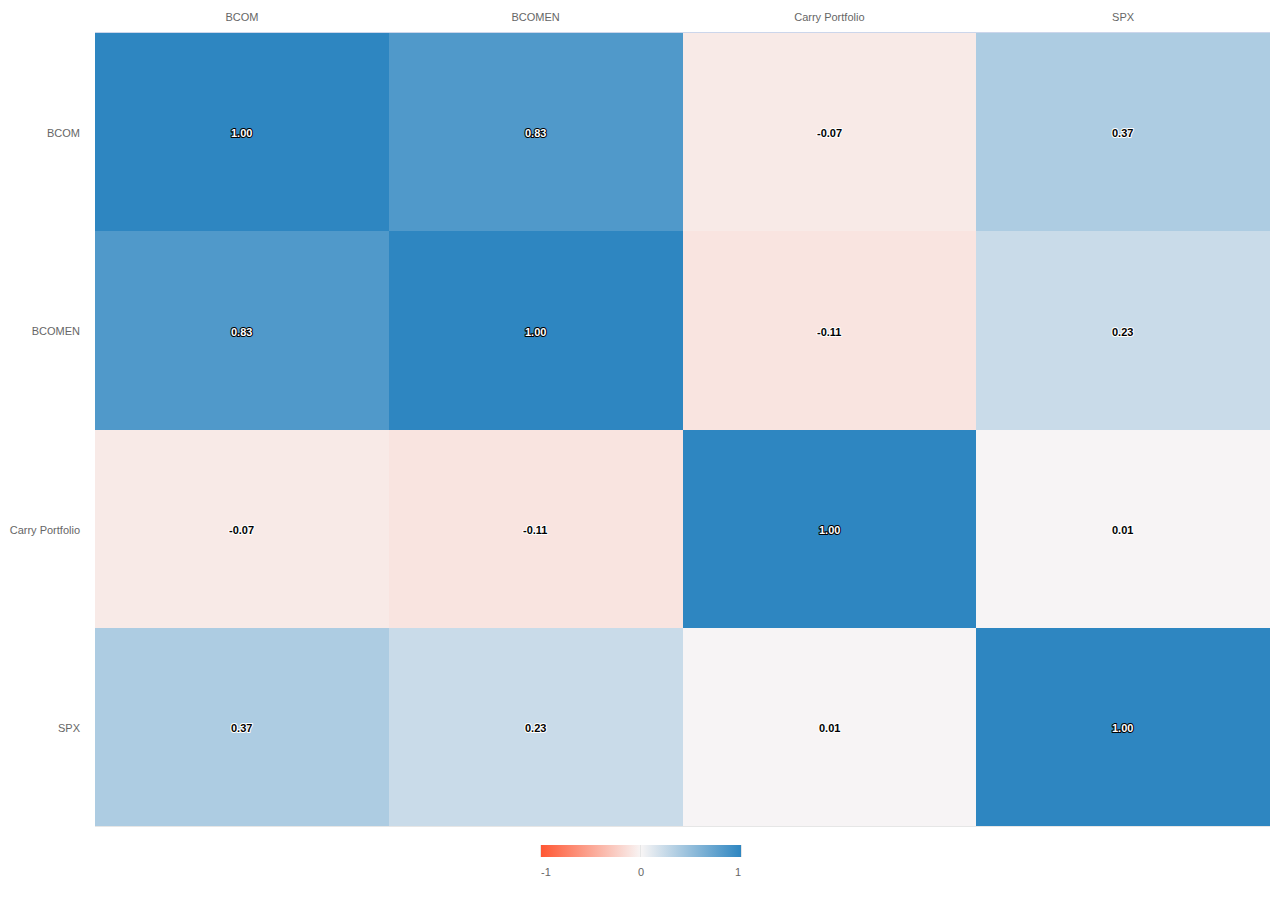
==== commit 62b7b01e: "changed regression table" ====
--- a/correlations.html
+++ b/correlations.html
@@ -3554,11 +3554,11 @@
 </head>
 <body style="background-color: white;">
 <div id="htmlwidget_container">
-<div id="htmlwidget-787f434cc3c315bd5ca9" class="highchart html-widget" style="width:100%;height:500px;">
+<div id="htmlwidget-5c0538129bd903a76e2d" class="highchart html-widget" style="width:100%;height:500px;">
 
 </div>
 </div>
-<script type="application/json" data-for="htmlwidget-787f434cc3c315bd5ca9">{"x":{"hc_opts":{"chart":{"reflow":true},"title":{"text":null},"yAxis":{"title":{"text":""},"categories":["BCOM","SPX","energy","portfolio"],"reversed":true},"credits":{"enabled":false},"exporting":{"enabled":false},"boost":{"enabled":false},"plotOptions":{"series":{"label":{"enabled":false},"turboThreshold":0,"showInLegend":false,"boderWidth":0,"dataLabels":{"enabled":true,"formatter":"function(){\n                       return Highcharts.numberFormat(this.point.value, 2);\n                       }"}},"treemap":{"layoutAlgorithm":"squarified"}},"series":[{"data":[{"x":0,"y":0,"value":1,"name":"BCOM ~ BCOM"},{"x":0,"y":1,"value":0.372407383087124,"name":"BCOM ~ SPX"},{"x":0,"y":2,"value":0.832785495844092,"name":"BCOM ~ energy"},{"x":0,"y":3,"value":-0.0709468224482429,"name":"BCOM ~ portfolio"},{"x":1,"y":0,"value":0.372407383087124,"name":"SPX ~ BCOM"},{"x":1,"y":1,"value":1,"name":"SPX ~ SPX"},{"x":1,"y":2,"value":0.234439161977343,"name":"SPX ~ energy"},{"x":1,"y":3,"value":0.00585263332992479,"name":"SPX ~ portfolio"},{"x":2,"y":0,"value":0.832785495844092,"name":"energy ~ BCOM"},{"x":2,"y":1,"value":0.234439161977343,"name":"energy ~ SPX"},{"x":2,"y":2,"value":1,"name":"energy ~ energy"},{"x":2,"y":3,"value":-0.108894917349364,"name":"energy ~ portfolio"},{"x":3,"y":0,"value":-0.0709468224482429,"name":"portfolio ~ BCOM"},{"x":3,"y":1,"value":0.00585263332992479,"name":"portfolio ~ SPX"},{"x":3,"y":2,"value":-0.108894917349364,"name":"portfolio ~ energy"},{"x":3,"y":3,"value":1,"name":"portfolio ~ portfolio"}],"type":"heatmap"}],"tooltip":{"formatter":"function(){\n                 return this.point.name + ': ' +\n                   Highcharts.numberFormat(this.point.value, 2)\n               }"},"legend":{"enabled":true},"colorAxis":{"auxarg":true,"stops":[[0,"#FF5733"],[0.5,"#F8F5F5"],[1,"#2E86C1"]],"min":-1,"max":1},"xAxis":{"categories":["BCOM","SPX","energy","portfolio"],"title":{"text":""},"opposite":true}},"theme":{"chart":{"backgroundColor":"transparent"},"colors":["#7cb5ec","#434348","#90ed7d","#f7a35c","#8085e9","#f15c80","#e4d354","#2b908f","#f45b5b","#91e8e1"]},"conf_opts":{"global":{"Date":null,"VMLRadialGradientURL":"http =//code.highcharts.com/list(version)/gfx/vml-radial-gradient.png","canvasToolsURL":"http =//code.highcharts.com/list(version)/modules/canvas-tools.js","getTimezoneOffset":null,"timezoneOffset":0,"useUTC":true},"lang":{"contextButtonTitle":"Chart context menu","decimalPoint":".","downloadJPEG":"Download JPEG image","downloadPDF":"Download PDF document","downloadPNG":"Download PNG image","downloadSVG":"Download SVG vector image","drillUpText":"Back to {series.name}","invalidDate":null,"loading":"Loading...","months":["January","February","March","April","May","June","July","August","September","October","November","December"],"noData":"No data to display","numericSymbols":["k","M","G","T","P","E"],"printChart":"Print chart","resetZoom":"Reset zoom","resetZoomTitle":"Reset zoom level 1:1","shortMonths":["Jan","Feb","Mar","Apr","May","Jun","Jul","Aug","Sep","Oct","Nov","Dec"],"thousandsSep":" ","weekdays":["Sunday","Monday","Tuesday","Wednesday","Thursday","Friday","Saturday"]}},"type":"chart","fonts":[],"debug":false},"evals":["hc_opts.plotOptions.series.dataLabels.formatter","hc_opts.tooltip.formatter"],"jsHooks":[]}</script>
-<script type="application/htmlwidget-sizing" data-for="htmlwidget-787f434cc3c315bd5ca9">{"viewer":{"width":"100%","height":350,"padding":0,"fill":true},"browser":{"width":"100%","height":500,"padding":0,"fill":true}}</script>
+<script type="application/json" data-for="htmlwidget-5c0538129bd903a76e2d">{"x":{"hc_opts":{"chart":{"reflow":true},"title":{"text":null},"yAxis":{"title":{"text":""},"categories":["BCOM","BCOMEN","Carry Portfolio","SPX"],"reversed":true},"credits":{"enabled":false},"exporting":{"enabled":false},"boost":{"enabled":false},"plotOptions":{"series":{"label":{"enabled":false},"turboThreshold":0,"showInLegend":false,"boderWidth":0,"dataLabels":{"enabled":true,"formatter":"function(){\n                       return Highcharts.numberFormat(this.point.value, 2);\n                       }"}},"treemap":{"layoutAlgorithm":"squarified"}},"series":[{"data":[{"x":0,"y":0,"value":1,"name":"BCOM ~ BCOM"},{"x":0,"y":1,"value":0.832785495844092,"name":"BCOM ~ BCOMEN"},{"x":0,"y":2,"value":-0.0709468224482429,"name":"BCOM ~ Carry Portfolio"},{"x":0,"y":3,"value":0.372407383087124,"name":"BCOM ~ SPX"},{"x":1,"y":0,"value":0.832785495844092,"name":"BCOMEN ~ BCOM"},{"x":1,"y":1,"value":1,"name":"BCOMEN ~ BCOMEN"},{"x":1,"y":2,"value":-0.108894917349364,"name":"BCOMEN ~ Carry Portfolio"},{"x":1,"y":3,"value":0.234439161977343,"name":"BCOMEN ~ SPX"},{"x":2,"y":0,"value":-0.0709468224482429,"name":"Carry Portfolio ~ BCOM"},{"x":2,"y":1,"value":-0.108894917349364,"name":"Carry Portfolio ~ BCOMEN"},{"x":2,"y":2,"value":1,"name":"Carry Portfolio ~ Carry Portfolio"},{"x":2,"y":3,"value":0.00585263332992479,"name":"Carry Portfolio ~ SPX"},{"x":3,"y":0,"value":0.372407383087124,"name":"SPX ~ BCOM"},{"x":3,"y":1,"value":0.234439161977343,"name":"SPX ~ BCOMEN"},{"x":3,"y":2,"value":0.00585263332992479,"name":"SPX ~ Carry Portfolio"},{"x":3,"y":3,"value":1,"name":"SPX ~ SPX"}],"type":"heatmap"}],"tooltip":{"formatter":"function(){\n                 return this.point.name + ': ' +\n                   Highcharts.numberFormat(this.point.value, 2)\n               }"},"legend":{"enabled":true},"colorAxis":{"auxarg":true,"stops":[[0,"#FF5733"],[0.5,"#F8F5F5"],[1,"#2E86C1"]],"min":-1,"max":1},"xAxis":{"categories":["BCOM","BCOMEN","Carry Portfolio","SPX"],"title":{"text":""},"opposite":true}},"theme":{"chart":{"backgroundColor":"transparent"},"colors":["#7cb5ec","#434348","#90ed7d","#f7a35c","#8085e9","#f15c80","#e4d354","#2b908f","#f45b5b","#91e8e1"]},"conf_opts":{"global":{"Date":null,"VMLRadialGradientURL":"http =//code.highcharts.com/list(version)/gfx/vml-radial-gradient.png","canvasToolsURL":"http =//code.highcharts.com/list(version)/modules/canvas-tools.js","getTimezoneOffset":null,"timezoneOffset":0,"useUTC":true},"lang":{"contextButtonTitle":"Chart context menu","decimalPoint":".","downloadJPEG":"Download JPEG image","downloadPDF":"Download PDF document","downloadPNG":"Download PNG image","downloadSVG":"Download SVG vector image","drillUpText":"Back to {series.name}","invalidDate":null,"loading":"Loading...","months":["January","February","March","April","May","June","July","August","September","October","November","December"],"noData":"No data to display","numericSymbols":["k","M","G","T","P","E"],"printChart":"Print chart","resetZoom":"Reset zoom","resetZoomTitle":"Reset zoom level 1:1","shortMonths":["Jan","Feb","Mar","Apr","May","Jun","Jul","Aug","Sep","Oct","Nov","Dec"],"thousandsSep":" ","weekdays":["Sunday","Monday","Tuesday","Wednesday","Thursday","Friday","Saturday"]}},"type":"chart","fonts":[],"debug":false},"evals":["hc_opts.plotOptions.series.dataLabels.formatter","hc_opts.tooltip.formatter"],"jsHooks":[]}</script>
+<script type="application/htmlwidget-sizing" data-for="htmlwidget-5c0538129bd903a76e2d">{"viewer":{"width":"100%","height":350,"padding":0,"fill":true},"browser":{"width":"100%","height":500,"padding":0,"fill":true}}</script>
 </body>
 </html>
